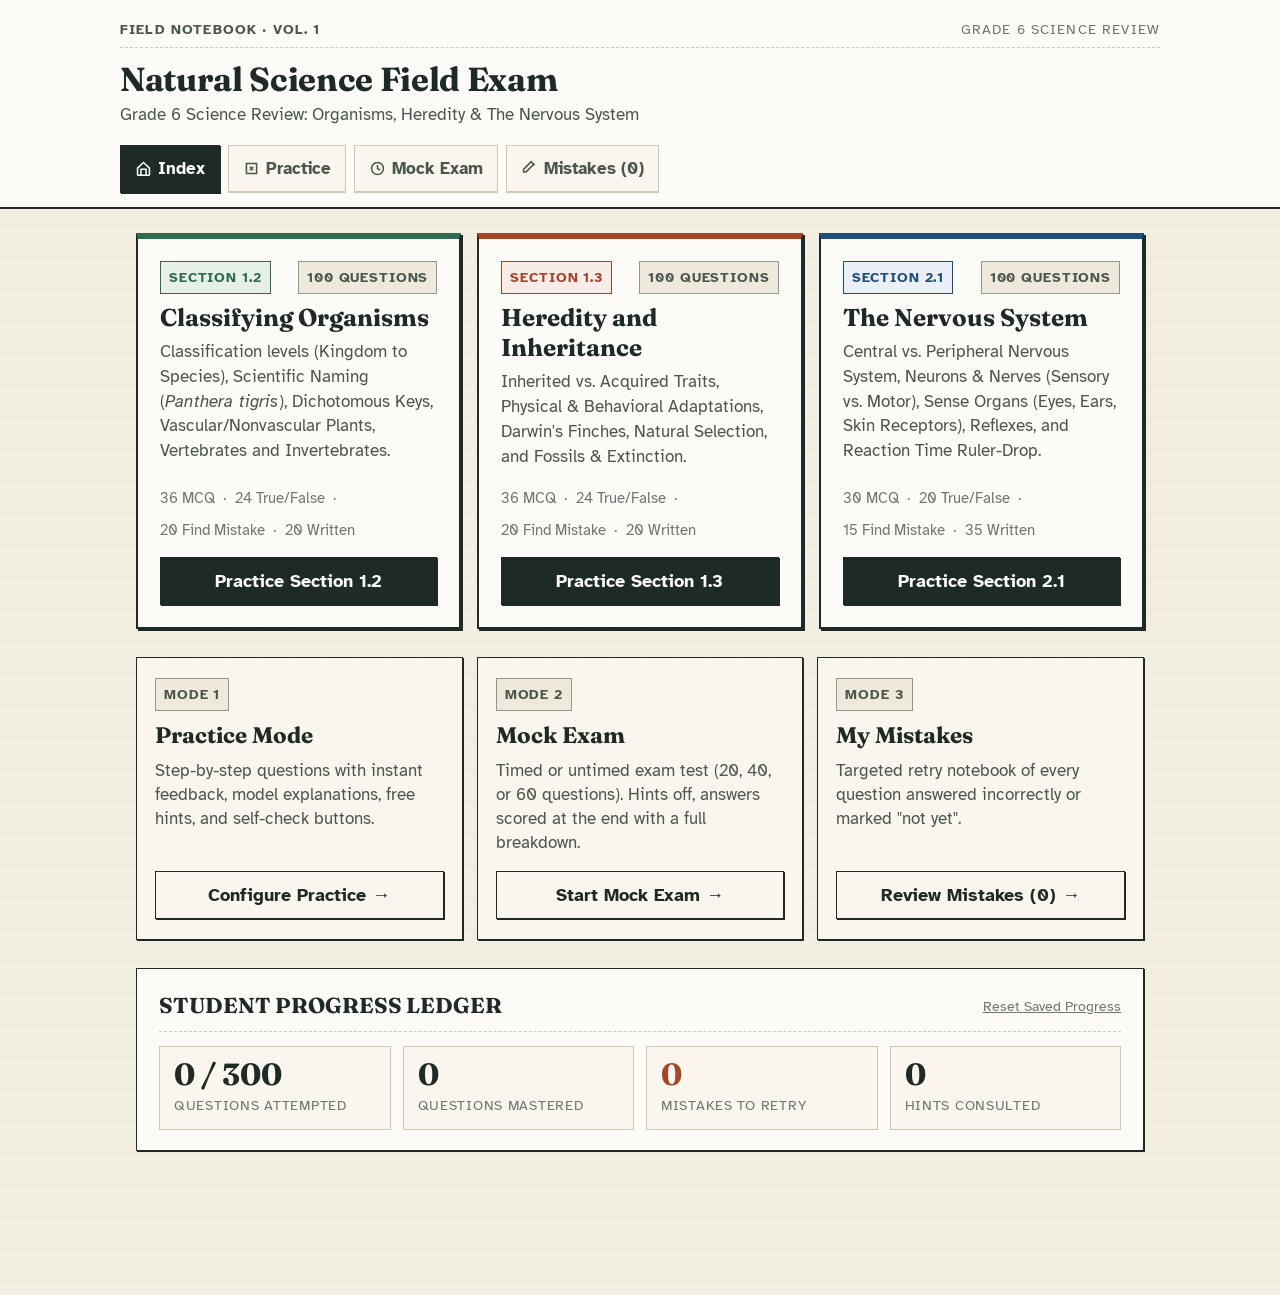
==== standalone_quiz.html @ dbac6ffa "Add Chapter 2 Section 2.1 (The Nervous System) - 100 new practice questions" ====
<!DOCTYPE html>
<html lang="en">
<head>
  <meta charset="UTF-8">
  <meta name="viewport" content="width=device-width, initial-scale=1.0">
  <title>Science Field Notebook · Grade 6 Exam Review</title>
  
  <!-- Typography: Fraunces (Headings, Numerals) & Atkinson Hyperlegible (Body) -->
  <link rel="preconnect" href="https://fonts.googleapis.com">
  <link rel="preconnect" href="https://fonts.gstatic.com" crossorigin>
  <link href="https://fonts.googleapis.com/css2?family=Atkinson+Hyperlegible:ital,wght@0,400;0,700;1,400;1,700&family=Fraunces:ital,opsz,wght@0,9..144,400..700;1,9..144,400..700&display=swap" rel="stylesheet">
  
  <style>
/* ==========================================================================
   SCIENCE FIELD NOTEBOOK · CSS STYLESHEET
   A handcrafted archival field-notebook design for Grade 6 Science.
   Strictly zero generic AI tropes (no purple gradients, no glass, no emoji icons).
   ========================================================================== */

/* --- CSS Variables & Palettes --- */
:root {
  /* Warm Paper & Field Book Surfaces */
  --paper-bg: #F3EEE2;
  --paper-card: #FAF6ED;
  --paper-card-alt: #EFE9DC;
  --paper-sheet: #FDFBF7;
  --paper-tape: rgba(225, 215, 195, 0.75);
  
  /* Deep Archival Inks */
  --ink-primary: #1E2A25;
  --ink-secondary: #4A564F;
  --ink-muted: #6B7871;
  --ink-border: #D1C8B4;
  --ink-border-dark: #8E9890;
  --ink-rule: #DDD4C0;
  
  /* Section Accents (Used Sparingly) */
  --sec-12-accent: #2F6B4F;       /* Botanical Moss Green */
  --sec-12-bg: #E7EFE9;
  --sec-12-border: #2F6B4F;
  
  --sec-13-accent: #A64424;       /* Terracotta / Rust */
  --sec-13-bg: #F7ECE7;
  --sec-13-border: #A64424;

  --sec-21-accent: #1F4E79;       /* Deep Blueprint Cobalt */
  --sec-21-bg: #EAF0F6;
  --sec-21-border: #1F4E79;
  
  /* Assessment Feedback (Color + Icon/Label required) */
  --feedback-correct-ink: #14492E;
  --feedback-correct-bg: #E1EFE6;
  --feedback-correct-border: #236E46;
  
  --feedback-wrong-ink: #852C14;
  --feedback-wrong-bg: #FBECE8;
  --feedback-wrong-border: #A64424;
  
  --feedback-partly-ink: #6E490D;
  --feedback-partly-bg: #FCF4E2;
  --feedback-partly-border: #A07422;

  /* Typography Stacks */
  --font-serif: 'Fraunces', 'Newsreader', 'Palatino Linotype', 'Book Antiqua', Georgia, serif;
  --font-body: 'Atkinson Hyperlegible', 'Lexend', -apple-system, BlinkMacSystemFont, 'Segoe UI', Arial, sans-serif;
  --font-mono: 'SFMono-Regular', Consolas, 'Courier New', monospace;

  /* Sizing & Rhythm */
  --font-size-base: 18px;       /* Grade 6 requirement: at least 18px */
  --line-height-base: 1.6;
  --touch-target-min: 48px;     /* Minimum mobile touch size */
  --container-max-width: 1040px;
  
  /* Tactile Pressed Effect (Archival Stamp Feel) */
  --stamp-shadow: 2px 2px 0px var(--ink-primary);
  --stamp-shadow-sm: 1px 1px 0px var(--ink-primary);
  --stamp-shadow-hover: 3px 3px 0px var(--ink-primary);
}

/* --- Base & Reset --- */
*, *::before, *::after {
  box-sizing: border-box;
  margin: 0;
  padding: 0;
}

html {
  font-size: var(--font-size-base);
  background-color: var(--paper-bg);
  color: var(--ink-primary);
  font-family: var(--font-body);
  line-height: var(--line-height-base);
  scroll-behavior: smooth;
  -webkit-text-size-adjust: 100%;
}

body.field-notebook-theme {
  min-height: 100vh;
  display: flex;
  flex-direction: column;
  background-color: var(--paper-bg);
  /* Subtle archival paper rule texture */
  background-image: 
    linear-gradient(rgba(215, 206, 188, 0.22) 1px, transparent 1px),
    linear-gradient(90deg, rgba(215, 206, 188, 0.12) 1px, transparent 1px);
  background-size: 100% 32px, 32px 100%;
  background-attachment: local;
  padding-bottom: 120px; /* Space for mobile sticky action bar */
}

/* Screen reader utility */
.sr-only {
  position: absolute;
  width: 1px;
  height: 1px;
  padding: 0;
  margin: -1px;
  overflow: hidden;
  clip: rect(0, 0, 0, 0);
  white-space: nowrap;
  border: 0;
}

/* Scientific Names must always be italicized */
em, i, .scientific-name, table em, p em {
  font-style: italic;
  letter-spacing: 0.01em;
}

strong, b {
  font-weight: 700;
  color: var(--ink-primary);
}

code {
  font-family: var(--font-mono);
  font-size: 0.9em;
  background: var(--paper-card-alt);
  padding: 2px 5px;
  border: 1px solid var(--ink-border);
}

/* --- Masthead / Archival Header --- */
.masthead {
  border-bottom: 2px solid var(--ink-primary);
  background: var(--paper-sheet);
  padding: 18px 20px 14px;
  position: sticky;
  top: 0;
  z-index: 50;
  box-shadow: 0 2px 0 var(--paper-bg);
}

.masthead-inner {
  max-width: var(--container-max-width);
  margin: 0 auto;
  display: flex;
  flex-direction: column;
  gap: 12px;
}

.masthead-meta {
  display: flex;
  align-items: center;
  justify-content: space-between;
  font-size: 0.8rem;
  letter-spacing: 0.08em;
  text-transform: uppercase;
  color: var(--ink-muted);
  border-bottom: 1px dashed var(--ink-border);
  padding-bottom: 6px;
}

.catalog-badge {
  font-weight: 700;
  color: var(--ink-secondary);
}

.masthead-main {
  cursor: pointer;
}

.notebook-title {
  font-family: var(--font-serif);
  font-size: 1.85rem;
  font-weight: 700;
  line-height: 1.15;
  color: var(--ink-primary);
  letter-spacing: -0.01em;
}

.notebook-subtitle {
  font-size: 0.95rem;
  color: var(--ink-secondary);
  margin-top: 3px;
}

/* Top Navigation Tabs (Ledger style tabs) */
.top-nav {
  display: flex;
  flex-wrap: wrap;
  gap: 8px;
  margin-top: 4px;
}

@media (max-width: 600px) {
  .masthead {
    padding: 10px 14px 8px;
  }
  .notebook-title {
    font-size: 1.4rem;
  }
  .notebook-subtitle {
    display: none;
  }
  .top-nav {
    gap: 4px;
  }
  .nav-tab {
    padding: 6px 8px;
    font-size: 0.82rem;
    min-height: 40px;
    gap: 4px;
  }
  .tab-icon {
    width: 14px;
    height: 14px;
  }
}

.nav-tab {
  display: inline-flex;
  align-items: center;
  gap: 6px;
  min-height: var(--touch-target-min);
  padding: 8px 14px;
  font-family: var(--font-body);
  font-size: 0.95rem;
  font-weight: 700;
  color: var(--ink-secondary);
  background: var(--paper-card);
  border: 1.5px solid var(--ink-border);
  border-bottom: 2px solid var(--ink-border);
  cursor: pointer;
  transition: all 0.15s ease;
  user-select: none;
}

.nav-tab:hover {
  background: var(--paper-sheet);
  border-color: var(--ink-primary);
  color: var(--ink-primary);
}

.nav-tab.active {
  background: var(--ink-primary);
  color: var(--paper-sheet);
  border-color: var(--ink-primary);
  box-shadow: var(--stamp-shadow-sm);
}

.tab-icon {
  width: 17px;
  height: 17px;
  flex-shrink: 0;
}

/* --- Main Layout Viewport --- */
.notebook-viewport {
  max-width: var(--container-max-width);
  width: 100%;
  margin: 24px auto;
  padding: 0 16px;
  flex: 1;
}

/* Two-column layout for desktop question flow */
.two-column-workspace {
  display: grid;
  grid-template-columns: 1fr;
  gap: 24px;
  align-items: start;
}

@media (min-width: 900px) {
  .two-column-workspace {
    grid-template-columns: 1fr 310px;
    gap: 32px;
  }
}

/* --- Common Archival Card & Plate --- */
.field-plate {
  background: var(--paper-sheet);
  border: 1.5px solid var(--ink-primary);
  padding: 24px 22px;
  position: relative;
  box-shadow: var(--stamp-shadow);
}

.field-plate-alt {
  background: var(--paper-card);
  border: 1px solid var(--ink-border-dark);
  padding: 20px;
}

/* Specimen Label Tag */
.specimen-tag {
  display: inline-flex;
  align-items: center;
  gap: 6px;
  font-family: var(--font-body);
  font-size: 0.8rem;
  font-weight: 700;
  letter-spacing: 0.06em;
  text-transform: uppercase;
  padding: 4px 8px;
  border: 1px solid var(--ink-border-dark);
  background: var(--paper-card-alt);
  color: var(--ink-secondary);
}

.specimen-tag.sec-12 {
  border-color: var(--sec-12-accent);
  color: var(--sec-12-accent);
  background: var(--sec-12-bg);
}

.specimen-tag.sec-13 {
  border-color: var(--sec-13-accent);
  color: var(--sec-13-accent);
  background: var(--sec-13-bg);
}

.specimen-tag.sec-21 {
  border-color: var(--sec-21-accent);
  color: var(--sec-21-accent);
  background: var(--sec-21-bg);
}

.specimen-tag.level-hard {
  background: #F4E8D9;
  color: #8C4300;
  border-color: #B56722;
}

/* Big Question Numeral in Margin / Header */
.numeral-row {
  display: flex;
  align-items: baseline;
  justify-content: space-between;
  margin-bottom: 12px;
  border-bottom: 1px dashed var(--ink-border);
  padding-bottom: 10px;
}

.question-big-num {
  font-family: var(--font-serif);
  font-size: 2.3rem;
  font-weight: 700;
  line-height: 1;
  color: var(--ink-primary);
}

.question-tags-group {
  display: flex;
  flex-wrap: wrap;
  gap: 6px;
}

/* --- Question Content Blocks --- */
.question-prompt-text {
  font-size: 1.15rem;
  font-weight: 700;
  color: var(--ink-primary);
  line-height: 1.5;
  margin-bottom: 18px;
}

.prompt-lead-in {
  display: block;
  font-size: 0.85rem;
  font-weight: 700;
  text-transform: uppercase;
  letter-spacing: 0.05em;
  color: var(--ink-muted);
  margin-bottom: 4px;
}

/* Student's Wrong Answer Plate (Find the Mistake) */
.student-attempt-box {
  background: #FCF7F2;
  border: 1.5px dashed var(--sec-13-accent);
  padding: 16px;
  margin-bottom: 20px;
  position: relative;
}

.student-attempt-header {
  font-size: 0.8rem;
  font-weight: 700;
  text-transform: uppercase;
  letter-spacing: 0.06em;
  color: var(--sec-13-accent);
  margin-bottom: 6px;
  display: flex;
  align-items: center;
  gap: 6px;
}

.student-attempt-text {
  font-family: var(--font-serif);
  font-size: 1.1rem;
  font-style: italic;
  color: var(--ink-primary);
  line-height: 1.45;
}

/* Diagrams & Figures in Archival Frame */
.archival-figure-frame {
  margin: 18px 0;
  border: 1px solid var(--ink-border-dark);
  background: #FFFFFF;
  padding: 10px;
  display: inline-block;
  width: 100%;
}

.archival-figure-interactive {
  display: block;
  position: relative;
  cursor: zoom-in;
  overflow: hidden;
  text-align: center;
  background: #FAF9F6;
  border: 1px solid var(--ink-border);
}

.archival-figure-img {
  max-width: 100%;
  height: auto;
  max-height: 380px;
  display: inline-block;
  vertical-align: middle;
  transition: transform 0.15s ease;
}

.archival-figure-interactive:hover .archival-figure-img {
  transform: scale(1.015);
}

.figure-inspect-hint {
  position: absolute;
  bottom: 8px;
  right: 8px;
  background: rgba(30, 42, 37, 0.85);
  color: #FFFFFF;
  font-size: 0.75rem;
  font-weight: 700;
  padding: 3px 8px;
  letter-spacing: 0.04em;
  text-transform: uppercase;
  pointer-events: none;
}

.figure-plate-caption {
  margin-top: 8px;
  font-family: var(--font-serif);
  font-size: 0.9rem;
  color: var(--ink-secondary);
  text-align: center;
  font-style: italic;
}

/* Specimen Table Styling */
.table-wrap {
  width: 100%;
  overflow-x: auto;
  margin: 18px 0;
  border: 1.5px solid var(--ink-primary);
  background: #FFFFFF;
}

.specimen-table {
  width: 100%;
  border-collapse: collapse;
  text-align: left;
  font-size: 0.95rem;
}

.specimen-table th {
  background: var(--paper-card-alt);
  color: var(--ink-primary);
  font-family: var(--font-serif);
  font-weight: 700;
  padding: 10px 12px;
  border-bottom: 2px solid var(--ink-primary);
  border-right: 1px solid var(--ink-border);
}

.specimen-table td {
  padding: 9px 12px;
  border-bottom: 1px solid var(--ink-border);
  border-right: 1px solid var(--ink-border);
  color: var(--ink-primary);
}

.specimen-table tr:last-child td {
  border-bottom: none;
}

.specimen-table th:last-child,
.specimen-table td:last-child {
  border-right: none;
}

/* --- Answering Controls --- */

/* Multiple Choice Option Buttons */
.mcq-options-list {
  display: flex;
  flex-direction: column;
  gap: 10px;
  margin: 20px 0;
}

.mcq-option-btn {
  display: flex;
  align-items: flex-start;
  gap: 14px;
  min-height: var(--touch-target-min);
  padding: 12px 16px;
  background: var(--paper-card);
  border: 1.5px solid var(--ink-primary);
  color: var(--ink-primary);
  font-family: var(--font-body);
  font-size: 1.05rem;
  line-height: 1.4;
  text-align: left;
  cursor: pointer;
  box-shadow: var(--stamp-shadow-sm);
  transition: all 0.15s ease;
  width: 100%;
}

.mcq-option-btn:hover:not(:disabled) {
  background: var(--paper-sheet);
  box-shadow: var(--stamp-shadow);
  transform: translateY(-1px);
}

.mcq-option-btn:active:not(:disabled) {
  transform: translateY(1px);
  box-shadow: none;
}

.mcq-key-pill {
  flex-shrink: 0;
  width: 32px;
  height: 32px;
  display: flex;
  align-items: center;
  justify-content: center;
  font-family: var(--font-serif);
  font-size: 1.1rem;
  font-weight: 700;
  background: var(--paper-sheet);
  border: 1.5px solid var(--ink-primary);
  color: var(--ink-primary);
}

.mcq-text-content {
  flex: 1;
  padding-top: 3px;
}

.mcq-feedback-status {
  flex-shrink: 0;
  font-size: 0.85rem;
  font-weight: 700;
  letter-spacing: 0.05em;
  padding: 3px 8px;
  border-radius: 0;
  text-transform: uppercase;
}

/* MCQ Selected / Correct / Wrong states */
.mcq-option-btn.state-correct {
  background: var(--feedback-correct-bg);
  border-color: var(--feedback-correct-border);
  color: var(--feedback-correct-ink);
}
.mcq-option-btn.state-correct .mcq-key-pill {
  background: var(--feedback-correct-ink);
  color: #FFFFFF;
  border-color: var(--feedback-correct-ink);
}

.mcq-option-btn.state-wrong {
  background: var(--feedback-wrong-bg);
  border-color: var(--feedback-wrong-border);
  color: var(--feedback-wrong-ink);
}
.mcq-option-btn.state-wrong .mcq-key-pill {
  background: var(--feedback-wrong-ink);
  color: #FFFFFF;
  border-color: var(--feedback-wrong-ink);
}

.mcq-option-btn.state-dimmed {
  opacity: 0.6;
}

/* True/False Buttons */
.tf-buttons-row {
  display: grid;
  grid-template-columns: 1fr 1fr;
  gap: 14px;
  margin: 20px 0;
}

.tf-choice-btn {
  display: flex;
  flex-direction: column;
  align-items: center;
  justify-content: center;
  min-height: 58px;
  padding: 14px;
  font-family: var(--font-serif);
  font-size: 1.25rem;
  font-weight: 700;
  background: var(--paper-card);
  border: 2px solid var(--ink-primary);
  color: var(--ink-primary);
  cursor: pointer;
  box-shadow: var(--stamp-shadow);
  transition: all 0.15s ease;
}

.tf-choice-btn:hover:not(:disabled) {
  background: var(--paper-sheet);
  box-shadow: var(--stamp-shadow-hover);
}

.tf-choice-btn.state-correct {
  background: var(--feedback-correct-bg);
  border-color: var(--feedback-correct-border);
  color: var(--feedback-correct-ink);
}

.tf-choice-btn.state-wrong {
  background: var(--feedback-wrong-bg);
  border-color: var(--feedback-wrong-border);
  color: var(--feedback-wrong-ink);
}

/* Student Input for Find the Mistake & Written */
.student-input-container {
  margin: 18px 0;
}

.student-textarea {
  width: 100%;
  min-height: 110px;
  padding: 14px;
  font-family: var(--font-body);
  font-size: 1.05rem;
  color: var(--ink-primary);
  background: #FFFFFF;
  border: 1.5px solid var(--ink-primary);
  box-shadow: inset 1px 1px 2px rgba(0,0,0,0.06);
  resize: vertical;
  line-height: 1.5;
}

.student-textarea:focus {
  outline: 2px solid var(--ink-primary);
  outline-offset: 1px;
}

/* Revealed Solution Box */
.solution-reveal-plate {
  margin-top: 22px;
  padding: 18px;
  background: #FAF7EE;
  border: 1.5px solid var(--ink-primary);
  border-left: 6px solid var(--sec-12-accent);
  position: relative;
  animation: fadeInCalm 0.25s ease-out;
}

.solution-reveal-plate.for-false {
  border-left-color: var(--sec-13-accent);
}

@keyframes fadeInCalm {
  from { opacity: 0; transform: translateY(4px); }
  to { opacity: 1; transform: translateY(0); }
}

@media (prefers-reduced-motion: reduce) {
  .solution-reveal-plate, .mcq-option-btn, .nav-tab {
    animation: none !important;
    transition: none !important;
  }
}

.solution-section-title {
  font-family: var(--font-serif);
  font-size: 1.1rem;
  font-weight: 700;
  color: var(--ink-primary);
  margin-bottom: 8px;
  display: flex;
  align-items: center;
  gap: 8px;
}

.solution-correction-highlight {
  background: var(--feedback-wrong-bg);
  border: 1px solid var(--feedback-wrong-border);
  padding: 10px 14px;
  margin: 10px 0 14px;
  color: var(--feedback-wrong-ink);
  font-weight: 700;
  font-size: 1.02rem;
}

.solution-explanation-text {
  font-size: 1.02rem;
  line-height: 1.55;
  color: var(--ink-primary);
  margin-top: 8px;
}

/* Self-Check Buttons: I got it / Partly / Not yet */
.self-check-container {
  margin-top: 18px;
  padding-top: 14px;
  border-top: 1px dashed var(--ink-border);
}

.self-check-prompt {
  font-size: 0.9rem;
  font-weight: 700;
  text-transform: uppercase;
  letter-spacing: 0.05em;
  color: var(--ink-muted);
  margin-bottom: 8px;
}

.self-check-buttons-row {
  display: grid;
  grid-template-columns: repeat(3, 1fr);
  gap: 8px;
}

.self-btn {
  min-height: var(--touch-target-min);
  padding: 8px 10px;
  font-family: var(--font-body);
  font-size: 0.95rem;
  font-weight: 700;
  cursor: pointer;
  border: 1.5px solid var(--ink-primary);
  background: var(--paper-sheet);
  box-shadow: var(--stamp-shadow-sm);
  transition: all 0.15s ease;
  display: flex;
  flex-direction: column;
  align-items: center;
  justify-content: center;
  text-align: center;
}

.self-btn:hover {
  transform: translateY(-1px);
  box-shadow: var(--stamp-shadow);
}

.self-btn.got-it {
  color: var(--feedback-correct-ink);
  border-color: var(--feedback-correct-border);
}
.self-btn.got-it.selected {
  background: var(--feedback-correct-ink);
  color: #FFFFFF;
}

.self-btn.partly {
  color: var(--feedback-partly-ink);
  border-color: var(--feedback-partly-border);
}
.self-btn.partly.selected {
  background: var(--feedback-partly-ink);
  color: #FFFFFF;
}

.self-btn.not-yet {
  color: var(--feedback-wrong-ink);
  border-color: var(--feedback-wrong-border);
}
.self-btn.not-yet.selected {
  background: var(--feedback-wrong-ink);
  color: #FFFFFF;
}

/* --- Taped-On Field Note (Hint) --- */
.taped-note-container {
  margin: 18px 0;
}

.hint-trigger-btn {
  display: inline-flex;
  align-items: center;
  gap: 8px;
  min-height: 42px;
  padding: 6px 14px;
  font-family: var(--font-body);
  font-size: 0.95rem;
  font-weight: 700;
  color: var(--ink-secondary);
  background: var(--paper-card);
  border: 1.5px dashed var(--ink-border-dark);
  cursor: pointer;
  transition: all 0.15s ease;
}

.hint-trigger-btn:hover {
  background: var(--paper-sheet);
  border-color: var(--ink-primary);
  color: var(--ink-primary);
}

.taped-field-note {
  position: relative;
  background: #FCFBF5;
  border: 1.5px solid #C8BEA7;
  padding: 20px 18px 16px;
  margin-top: 14px;
  transform: rotate(-0.3deg);
  box-shadow: 1px 2px 4px rgba(60, 50, 40, 0.08);
}

/* Faux tape on top of the note */
.taped-field-note::before {
  content: "";
  position: absolute;
  top: -9px;
  left: 50%;
  transform: translateX(-50%);
  width: 85px;
  height: 18px;
  background: var(--paper-tape);
  border-left: 1px dashed rgba(160, 150, 130, 0.5);
  border-right: 1px dashed rgba(160, 150, 130, 0.5);
  box-shadow: 0 1px 2px rgba(0,0,0,0.06);
}

.taped-note-header {
  font-size: 0.75rem;
  font-weight: 700;
  letter-spacing: 0.08em;
  text-transform: uppercase;
  color: var(--ink-muted);
  margin-bottom: 6px;
  display: flex;
  align-items: center;
  gap: 6px;
}

.taped-note-content {
  font-family: var(--font-serif);
  font-size: 1.05rem;
  color: var(--ink-primary);
  line-height: 1.45;
}

/* --- Sticky Bottom Action Bar (Mobile First) --- */
.bottom-action-bar {
  position: fixed;
  bottom: 0;
  left: 0;
  right: 0;
  background: var(--paper-sheet);
  border-top: 2px solid var(--ink-primary);
  padding: 12px 16px;
  z-index: 40;
  box-shadow: 0 -2px 10px rgba(30, 42, 37, 0.08);
}

@media (max-width: 600px) {
  .bottom-action-bar {
    padding: 8px 10px;
  }
}

.action-bar-inner {
  max-width: var(--container-max-width);
  margin: 0 auto;
  display: flex;
  align-items: center;
  justify-content: space-between;
  gap: 12px;
}

.action-bar-left, .action-bar-right {
  display: flex;
  align-items: center;
  gap: 8px;
}

/* Primary and Secondary Action Buttons */
.btn-action {
  display: inline-flex;
  align-items: center;
  justify-content: center;
  gap: 8px;
  min-height: var(--touch-target-min);
  padding: 10px 18px;
  font-family: var(--font-body);
  font-size: 1rem;
  font-weight: 700;
  cursor: pointer;
  user-select: none;
  transition: all 0.15s ease;
  text-decoration: none;
  border: 1.5px solid var(--ink-primary);
}

.btn-primary {
  background: var(--ink-primary);
  color: var(--paper-sheet);
  box-shadow: var(--stamp-shadow-sm);
}

.btn-primary:hover:not(:disabled) {
  background: #2D3E37;
  box-shadow: var(--stamp-shadow);
  transform: translateY(-1px);
}

.btn-secondary {
  background: var(--paper-card);
  color: var(--ink-primary);
  box-shadow: var(--stamp-shadow-sm);
}

.btn-secondary:hover:not(:disabled) {
  background: var(--paper-sheet);
  box-shadow: var(--stamp-shadow);
  transform: translateY(-1px);
}

.btn-action:disabled {
  opacity: 0.45;
  cursor: not-allowed;
  box-shadow: none;
}

/* Progress Rail / Counter */
.progress-rail-container {
  display: flex;
  flex-direction: column;
  gap: 4px;
}

.progress-text {
  font-family: var(--font-serif);
  font-size: 0.95rem;
  font-weight: 700;
  color: var(--ink-secondary);
}

.progress-rail {
  width: 100%;
  height: 6px;
  background: var(--ink-rule);
  border: 1px solid var(--ink-border);
}

.progress-fill {
  height: 100%;
  background: var(--sec-12-accent);
  transition: width 0.2s ease;
}

/* --- Desktop Side Rail (Field Journal Navigator) --- */
.journal-side-rail {
  background: var(--paper-card);
  border: 1.5px solid var(--ink-primary);
  padding: 18px;
  box-shadow: var(--stamp-shadow-sm);
}

.side-rail-title {
  font-family: var(--font-serif);
  font-size: 1.1rem;
  font-weight: 700;
  border-bottom: 1px dashed var(--ink-border);
  padding-bottom: 8px;
  margin-bottom: 12px;
  display: flex;
  align-items: center;
  justify-content: space-between;
}

.question-nav-grid {
  display: grid;
  grid-template-columns: repeat(5, 1fr);
  gap: 6px;
  max-height: 400px;
  overflow-y: auto;
  padding: 4px;
}

.nav-dot-btn {
  width: 100%;
  height: 38px;
  display: flex;
  align-items: center;
  justify-content: center;
  font-family: var(--font-serif);
  font-size: 0.9rem;
  font-weight: 700;
  background: var(--paper-sheet);
  border: 1px solid var(--ink-border-dark);
  color: var(--ink-secondary);
  cursor: pointer;
  transition: all 0.1s ease;
}

.nav-dot-btn:hover {
  border-color: var(--ink-primary);
  color: var(--ink-primary);
}

.nav-dot-btn.current {
  background: var(--ink-primary);
  color: var(--paper-sheet);
  border-color: var(--ink-primary);
  font-weight: 700;
}

.nav-dot-btn.answered-correct {
  background: var(--sec-12-bg);
  border-color: var(--sec-12-accent);
  color: var(--sec-12-accent);
}

.nav-dot-btn.answered-wrong {
  background: var(--sec-13-bg);
  border-color: var(--sec-13-accent);
  color: var(--sec-13-accent);
}

/* --- Home / Index Screen --- */
.home-workspace {
  display: flex;
  flex-direction: column;
  gap: 28px;
}

.section-choice-row {
  display: grid;
  grid-template-columns: 1fr;
  gap: 16px;
}

@media (min-width: 680px) {
  .section-choice-row {
    grid-template-columns: repeat(auto-fit, minmax(290px, 1fr));
  }
}

.section-choice-card {
  background: var(--paper-sheet);
  border: 2px solid var(--ink-primary);
  padding: 22px;
  position: relative;
  box-shadow: var(--stamp-shadow);
  cursor: pointer;
  transition: all 0.15s ease;
  display: flex;
  flex-direction: column;
  justify-content: space-between;
}

.section-choice-card:hover {
  transform: translateY(-2px);
  box-shadow: var(--stamp-shadow-hover);
}

.section-card-12 {
  border-top: 6px solid var(--sec-12-accent);
}

.section-card-13 {
  border-top: 6px solid var(--sec-13-accent);
}

.section-card-21 {
  border-top: 6px solid var(--sec-21-accent);
}

.section-card-header {
  display: flex;
  align-items: center;
  justify-content: space-between;
  margin-bottom: 8px;
}

.section-code {
  font-family: var(--font-serif);
  font-size: 1.4rem;
  font-weight: 700;
}

.section-card-title {
  font-family: var(--font-serif);
  font-size: 1.35rem;
  font-weight: 700;
  color: var(--ink-primary);
  margin-bottom: 8px;
  line-height: 1.25;
}

.section-card-desc {
  font-size: 0.95rem;
  color: var(--ink-secondary);
  line-height: 1.45;
  margin-bottom: 16px;
}

.section-stats-list {
  display: flex;
  flex-wrap: wrap;
  gap: 8px;
  font-size: 0.85rem;
  color: var(--ink-muted);
}

.mode-selection-deck {
  display: grid;
  grid-template-columns: 1fr;
  gap: 14px;
}

@media (min-width: 768px) {
  .mode-selection-deck {
    grid-template-columns: repeat(3, 1fr);
  }
}

.mode-action-card {
  background: var(--paper-card);
  border: 1.5px solid var(--ink-primary);
  padding: 20px 18px;
  box-shadow: var(--stamp-shadow-sm);
  display: flex;
  flex-direction: column;
  justify-content: space-between;
  cursor: pointer;
  transition: all 0.15s ease;
}

.mode-action-card:hover {
  background: var(--paper-sheet);
  transform: translateY(-2px);
  box-shadow: var(--stamp-shadow);
}

.mode-card-title {
  font-family: var(--font-serif);
  font-size: 1.25rem;
  font-weight: 700;
  margin: 6px 0 6px;
  color: var(--ink-primary);
}

.mode-card-desc {
  font-size: 0.92rem;
  color: var(--ink-secondary);
  line-height: 1.45;
  margin-bottom: 16px;
}

/* Overall Progress Summary Ledger */
.progress-ledger {
  background: var(--paper-sheet);
  border: 1.5px solid var(--ink-primary);
  padding: 20px 22px;
  box-shadow: var(--stamp-shadow-sm);
}

.ledger-header {
  font-family: var(--font-serif);
  font-size: 1.2rem;
  font-weight: 700;
  border-bottom: 1px dashed var(--ink-border);
  padding-bottom: 8px;
  margin-bottom: 14px;
  display: flex;
  align-items: center;
  justify-content: space-between;
}

.ledger-grid {
  display: grid;
  grid-template-columns: repeat(2, 1fr);
  gap: 12px;
}

@media (min-width: 600px) {
  .ledger-grid {
    grid-template-columns: repeat(4, 1fr);
  }
}

.ledger-cell {
  background: var(--paper-card);
  border: 1px solid var(--ink-border);
  padding: 12px 14px;
}

.ledger-cell-num {
  font-family: var(--font-serif);
  font-size: 1.7rem;
  font-weight: 700;
  color: var(--ink-primary);
  line-height: 1;
}

.ledger-cell-label {
  font-size: 0.8rem;
  text-transform: uppercase;
  letter-spacing: 0.05em;
  color: var(--ink-muted);
  margin-top: 4px;
}

/* --- Setup Screens (Practice & Mock Exam) --- */
.setup-form-card {
  max-width: 680px;
  margin: 0 auto;
  background: var(--paper-sheet);
  border: 2px solid var(--ink-primary);
  padding: 28px 24px;
  box-shadow: var(--stamp-shadow);
}

.setup-title {
  font-family: var(--font-serif);
  font-size: 1.75rem;
  font-weight: 700;
  margin-bottom: 6px;
}

.setup-desc {
  font-size: 1rem;
  color: var(--ink-secondary);
  margin-bottom: 24px;
  border-bottom: 1px dashed var(--ink-border);
  padding-bottom: 12px;
}

.form-group {
  margin-bottom: 22px;
}

.form-label {
  display: block;
  font-weight: 700;
  font-size: 0.95rem;
  text-transform: uppercase;
  letter-spacing: 0.05em;
  color: var(--ink-secondary);
  margin-bottom: 8px;
}

.option-pill-group {
  display: flex;
  flex-wrap: wrap;
  gap: 8px;
}

.pill-option {
  flex: 1 1 auto;
  min-height: var(--touch-target-min);
  padding: 8px 14px;
  background: var(--paper-card);
  border: 1.5px solid var(--ink-border-dark);
  font-family: var(--font-body);
  font-size: 0.95rem;
  font-weight: 700;
  color: var(--ink-primary);
  cursor: pointer;
  text-align: center;
  transition: all 0.15s ease;
}

.pill-option:hover {
  background: var(--paper-sheet);
  border-color: var(--ink-primary);
}

.pill-option.active {
  background: var(--ink-primary);
  color: var(--paper-sheet);
  border-color: var(--ink-primary);
  box-shadow: var(--stamp-shadow-sm);
}

/* --- Mock Exam Timer & Bar --- */
.exam-masthead-bar {
  display: flex;
  align-items: center;
  justify-content: space-between;
  background: var(--paper-card-alt);
  border: 1.5px solid var(--ink-primary);
  padding: 10px 16px;
  margin-bottom: 18px;
}

.timer-display {
  display: flex;
  align-items: center;
  gap: 8px;
  font-family: var(--font-mono);
  font-size: 1.25rem;
  font-weight: 700;
  color: var(--ink-primary);
}

.timer-warning {
  color: var(--feedback-wrong-ink);
  animation: pulseTimer 1s infinite alternate;
}

@keyframes pulseTimer {
  from { opacity: 0.7; }
  to { opacity: 1; }
}

/* --- Exam Results Screen --- */
.results-card {
  max-width: 760px;
  margin: 0 auto;
  background: var(--paper-sheet);
  border: 2px solid var(--ink-primary);
  padding: 32px 26px;
  box-shadow: var(--stamp-shadow);
}

.score-hero-box {
  text-align: center;
  padding: 24px;
  background: var(--paper-card);
  border: 1.5px solid var(--ink-primary);
  margin: 20px 0 24px;
}

.score-big-num {
  font-family: var(--font-serif);
  font-size: 3.5rem;
  font-weight: 700;
  line-height: 1;
  color: var(--ink-primary);
}

.score-grade-text {
  font-size: 1.15rem;
  font-weight: 700;
  color: var(--ink-secondary);
  margin-top: 6px;
}

.results-breakdown-table {
  width: 100%;
  border-collapse: collapse;
  margin: 20px 0;
}

.results-breakdown-table th,
.results-breakdown-table td {
  padding: 10px 12px;
  border-bottom: 1px solid var(--ink-border);
  text-align: left;
}

.results-breakdown-table th {
  font-family: var(--font-serif);
  background: var(--paper-card-alt);
}

/* --- Modal / Lightbox --- */
.modal-backdrop[hidden] {
  display: none !important;
}

.modal-backdrop {
  position: fixed;
  top: 0;
  left: 0;
  right: 0;
  bottom: 0;
  background: rgba(25, 34, 30, 0.85);
  display: flex;
  align-items: center;
  justify-content: center;
  z-index: 100;
  padding: 16px;
}

.modal-plate {
  background: var(--paper-sheet);
  border: 2px solid var(--ink-primary);
  max-width: 900px;
  width: 100%;
  max-height: 92vh;
  display: flex;
  flex-direction: column;
  box-shadow: 0 10px 30px rgba(0,0,0,0.3);
}

.modal-plate-header {
  display: flex;
  align-items: center;
  justify-content: space-between;
  padding: 12px 18px;
  border-bottom: 1.5px solid var(--ink-primary);
  background: var(--paper-card);
}

.modal-fig-label {
  font-size: 0.8rem;
  font-weight: 700;
  letter-spacing: 0.08em;
  text-transform: uppercase;
  color: var(--ink-secondary);
}

.modal-close-btn {
  display: inline-flex;
  align-items: center;
  gap: 6px;
  min-height: 38px;
  padding: 6px 12px;
  font-family: var(--font-body);
  font-size: 0.9rem;
  font-weight: 700;
  color: var(--ink-primary);
  background: var(--paper-sheet);
  border: 1.5px solid var(--ink-primary);
  cursor: pointer;
}

.modal-plate-body {
  padding: 16px;
  overflow: auto;
  text-align: center;
  background: #FFFFFF;
}

.modal-enlarged-image {
  max-width: 100%;
  height: auto;
  display: inline-block;
}

.modal-plate-footer {
  padding: 12px 18px;
  border-top: 1px solid var(--ink-border);
  background: var(--paper-card);
}

.modal-caption-text {
  font-family: var(--font-serif);
  font-size: 0.95rem;
  font-style: italic;
  color: var(--ink-secondary);
}

</style>
</head>
<body class="field-notebook-theme">

  <!-- Screen Reader Announcements -->
  <div id="sr-announcer" class="sr-only" aria-live="polite"></div>

  <!-- Header / Ledger Masthead -->
  <header class="masthead">
    <div class="masthead-inner">
      <div class="masthead-meta">
        <span class="catalog-badge">FIELD NOTEBOOK · VOL. 1</span>
        <span class="meta-date">GRADE 6 SCIENCE REVIEW</span>
      </div>
      <div class="masthead-main">
        <h1 class="notebook-title" id="site-logo" role="button" tabindex="0" title="Return to Notebook Index">
          Natural Science Field Exam
        </h1>
        <p class="notebook-subtitle">Grade 6 Science Review: Organisms, Heredity &amp; The Nervous System</p>
      </div>
      
      <!-- Top Navigation Tabs -->
      <nav class="top-nav" aria-label="Main Navigation">
        <button type="button" class="nav-tab active" data-view="home" id="tab-home">
          <svg class="tab-icon" viewBox="0 0 20 20" fill="none" stroke="currentColor" stroke-width="1.8" aria-hidden="true">
            <path d="M3 9.5L10 3l7 6.5V17a1 1 0 01-1 1H4a1 1 0 01-1-1V9.5z"/>
            <path d="M7 18v-7h6v7"/>
          </svg>
          <span>Index</span>
        </button>
        <button type="button" class="nav-tab" data-view="practice-setup" id="tab-practice">
          <svg class="tab-icon" viewBox="0 0 20 20" fill="none" stroke="currentColor" stroke-width="1.8" aria-hidden="true">
            <path d="M4 4h12v12H4z"/>
            <path d="M8 8l4 4m0-4l-4 4"/>
          </svg>
          <span>Practice</span>
        </button>
        <button type="button" class="nav-tab" data-view="mock-setup" id="tab-mock">
          <svg class="tab-icon" viewBox="0 0 20 20" fill="none" stroke="currentColor" stroke-width="1.8" aria-hidden="true">
            <circle cx="10" cy="10" r="7"/>
            <path d="M10 6v4l3 2"/>
          </svg>
          <span>Mock Exam</span>
        </button>
        <button type="button" class="nav-tab" data-view="mistakes" id="tab-mistakes">
          <svg class="tab-icon" viewBox="0 0 20 20" fill="none" stroke="currentColor" stroke-width="1.8" aria-hidden="true">
            <path d="M12 2l3 3-9 9H3v-3l9-9z"/>
            <path d="M14 4l2 2"/>
          </svg>
          <span>Mistakes (<span id="top-mistake-count">0</span>)</span>
        </button>
      </nav>
    </div>
  </header>

  <!-- Main Viewport Container -->
  <main id="app-root" class="notebook-viewport">
    <!-- Dynamic views will be rendered here by app.js -->
  </main>

  <!-- Global Image Lightbox Modal -->
  <div id="image-modal" class="modal-backdrop" hidden aria-modal="true" role="dialog" aria-labelledby="modal-fig-caption">
    <div class="modal-plate">
      <div class="modal-plate-header">
        <span class="modal-fig-label">EXAMINATION SPECIMEN FIGURE</span>
        <button type="button" id="modal-close-btn" class="modal-close-btn" aria-label="Close enlarged figure">
          <svg viewBox="0 0 24 24" width="22" height="22" fill="none" stroke="currentColor" stroke-width="2.2" aria-hidden="true">
            <path d="M18 6L6 18M6 6l12 12"/>
          </svg>
          <span>Close</span>
        </button>
      </div>
      <div class="modal-plate-body">
        <img id="modal-img" src="" alt="Enlarged science diagram" class="modal-enlarged-image">
      </div>
      <div class="modal-plate-footer">
        <p id="modal-fig-caption" class="modal-caption-text"></p>
      </div>
    </div>
  </div>

  <!-- Load pre-parsed questions data directly for offline & file:// support -->
  
  
<script>
/* Generated by parse_questions.py */
window.SCIENCE_QUESTIONS = [
  {
    "id": "s12_q1",
    "number": 1,
    "section": "1.2",
    "section_title": "Classifying Organisms",
    "type": "MCQ",
    "lp": "LP1",
    "level": "Medium",
    "hint": "Think about *what* the scientists looked at.",
    "explanation": "Whales live in water and have flippers, so they *looked* like fish. But whales have lungs, give birth to live young and feed them milk, just like dogs. Classification is based on similarities in body structures.",
    "image": null,
    "table_markdown": null,
    "table_html": null,
    "prompt": "Long ago, people thought whales were fish. Today, scientists classify whales with dogs. What changed?",
    "options": [
      {
        "key": "A",
        "text": "Scientists found that whales have gills",
        "html": "Scientists found that whales have gills"
      },
      {
        "key": "B",
        "text": "Scientists studied body structures (lungs, live young, milk) and not only where the animal lives",
        "html": "Scientists studied body structures (lungs, live young, milk) and not only where the animal lives"
      },
      {
        "key": "C",
        "text": "Scientists decided that every animal living in water is a mammal",
        "html": "Scientists decided that every animal living in water is a mammal"
      },
      {
        "key": "D",
        "text": "Whales changed their bodies over time",
        "html": "Whales changed their bodies over time"
      }
    ],
    "answer": "B"
  },
  {
    "id": "s12_q2",
    "number": 2,
    "section": "1.2",
    "section_title": "Classifying Organisms",
    "type": "MCQ",
    "lp": "LP1",
    "level": "Medium",
    "hint": "Imagine one animal that has three different names in three countries.",
    "explanation": "Classifying and naming each kind of organism helps scientists in different parts of the world avoid confusion.",
    "image": null,
    "table_markdown": null,
    "table_html": null,
    "prompt": "Why is it useful that scientists all over the world use the same scientific name for an organism?",
    "options": [
      {
        "key": "A",
        "text": "The names are shorter than common names",
        "html": "The names are shorter than common names"
      },
      {
        "key": "B",
        "text": "The names are always easier to say",
        "html": "The names are always easier to say"
      },
      {
        "key": "C",
        "text": "It makes all organisms look the same",
        "html": "It makes all organisms look the same"
      },
      {
        "key": "D",
        "text": "It avoids confusion when scientists in different places talk about the same organism",
        "html": "It avoids confusion when scientists in different places talk about the same organism"
      }
    ],
    "answer": "D"
  },
  {
    "id": "s12_q3",
    "number": 3,
    "section": "1.2",
    "section_title": "Classifying Organisms",
    "type": "MCQ",
    "lp": "LP1",
    "level": "Medium",
    "hint": "The word \"inside\" is important.",
    "explanation": "Scientists look at structures inside and outside the body. Color or habitat alone can be misleading (for example, whales).",
    "image": null,
    "table_markdown": null,
    "table_html": null,
    "prompt": "Which sentence about classification is correct?",
    "options": [
      {
        "key": "A",
        "text": "Scientists classify organisms using similarities in structures inside AND outside the body",
        "html": "Scientists classify organisms using similarities in structures inside AND outside the body"
      },
      {
        "key": "B",
        "text": "Scientists classify organisms only by their color",
        "html": "Scientists classify organisms only by their color"
      },
      {
        "key": "C",
        "text": "Scientists classify organisms only by where they live",
        "html": "Scientists classify organisms only by where they live"
      },
      {
        "key": "D",
        "text": "Classification is used only for animals",
        "html": "Classification is used only for animals"
      }
    ],
    "answer": "A"
  },
  {
    "id": "s12_q4",
    "number": 4,
    "section": "1.2",
    "section_title": "Classifying Organisms",
    "type": "MCQ",
    "lp": "LP1",
    "level": "Hard",
    "hint": "Fish breathe with gills. What do mammals use?",
    "explanation": "Mammals (like whales and dolphins) have lungs and feed milk to their young. Living in water, swimming and having flippers are things a fish does too, so they do not prove anything.",
    "image": null,
    "table_markdown": null,
    "table_html": null,
    "prompt": "A dolphin swims in the sea and has flippers, like a fish. Which feature shows that a dolphin is NOT a fish?",
    "options": [
      {
        "key": "A",
        "text": "It lives in water",
        "html": "It lives in water"
      },
      {
        "key": "B",
        "text": "It has flippers",
        "html": "It has flippers"
      },
      {
        "key": "C",
        "text": "It breathes with lungs and feeds its young milk",
        "html": "It breathes with lungs and feeds its young milk"
      },
      {
        "key": "D",
        "text": "It can swim fast",
        "html": "It can swim fast"
      }
    ],
    "answer": "C"
  },
  {
    "id": "s12_q5",
    "number": 5,
    "section": "1.2",
    "section_title": "Classifying Organisms",
    "type": "MCQ",
    "lp": "LP1",
    "level": "Medium",
    "hint": "Look for the choice that is impossible.",
    "explanation": "Classification does not change how organisms look. It only arranges them into groups based on similarities.",
    "image": null,
    "table_markdown": null,
    "table_html": null,
    "prompt": "Which one is NOT a reason for classifying organisms?",
    "options": [
      {
        "key": "A",
        "text": "To identify an unfamiliar organism",
        "html": "To identify an unfamiliar organism"
      },
      {
        "key": "B",
        "text": "To make all organisms look similar",
        "html": "To make all organisms look similar"
      },
      {
        "key": "C",
        "text": "To find out if organisms are related to each other",
        "html": "To find out if organisms are related to each other"
      },
      {
        "key": "D",
        "text": "To avoid confusion when naming organisms",
        "html": "To avoid confusion when naming organisms"
      }
    ],
    "answer": "B"
  },
  {
    "id": "s12_q6",
    "number": 6,
    "section": "1.2",
    "section_title": "Classifying Organisms",
    "type": "MCQ",
    "lp": "LP2",
    "level": "Medium",
    "hint": "\"Di\" means two. What do you do with two choices?",
    "explanation": "In each step you choose the statement that matches your organism. It either names the organism or sends you to the next step.",
    "image": null,
    "table_markdown": null,
    "table_html": null,
    "prompt": "Why does every step of a dichotomous key have exactly TWO statements?",
    "options": [
      {
        "key": "A",
        "text": "To make the key longer",
        "html": "To make the key longer"
      },
      {
        "key": "B",
        "text": "Because there are only two kinds of organisms",
        "html": "Because there are only two kinds of organisms"
      },
      {
        "key": "C",
        "text": "To hide the name of the organism",
        "html": "To hide the name of the organism"
      },
      {
        "key": "D",
        "text": "So you can choose one statement that sends you to the organism or to the next step",
        "html": "So you can choose one statement that sends you to the organism or to the next step"
      }
    ],
    "answer": "D"
  },
  {
    "id": "s12_q7",
    "number": 7,
    "section": "1.2",
    "section_title": "Classifying Organisms",
    "type": "MCQ",
    "lp": "LP2",
    "level": "Medium",
    "hint": "Start at Step 1. Choose 1b, then follow the arrows.",
    "explanation": "1b (no backbone) → Step 3. 3b (no shell) → Step 4. 4a (six legs) → Ant.",
    "image": {
      "alt": "Dichotomous key for animals",
      "src": "images/s12_key_animals.png"
    },
    "table_markdown": null,
    "table_html": null,
    "prompt": "Use the key in the picture. An animal has no backbone, has no shell and has six legs. Which animal is it?",
    "options": [
      {
        "key": "A",
        "text": "Ant",
        "html": "Ant"
      },
      {
        "key": "B",
        "text": "Spider",
        "html": "Spider"
      },
      {
        "key": "C",
        "text": "Snail",
        "html": "Snail"
      },
      {
        "key": "D",
        "text": "Frog",
        "html": "Frog"
      }
    ],
    "answer": "A"
  },
  {
    "id": "s12_q8",
    "number": 8,
    "section": "1.2",
    "section_title": "Classifying Organisms",
    "type": "MCQ",
    "lp": "LP2",
    "level": "Medium",
    "hint": "Write the path: Step 1 → ? → ?",
    "explanation": "Spider: Step 1 (1b) → Step 3 (3b) → Step 4 (4b). That is 3 steps. (Step 2 is skipped.)",
    "image": {
      "alt": "Dichotomous key for animals",
      "src": "images/s12_key_animals.png"
    },
    "table_markdown": null,
    "table_html": null,
    "prompt": "How many steps do you use to identify the spider with this key?",
    "options": [
      {
        "key": "A",
        "text": "1",
        "html": "1"
      },
      {
        "key": "B",
        "text": "2",
        "html": "2"
      },
      {
        "key": "C",
        "text": "3",
        "html": "3"
      },
      {
        "key": "D",
        "text": "4",
        "html": "4"
      }
    ],
    "answer": "C"
  },
  {
    "id": "s12_q9",
    "number": 9,
    "section": "1.2",
    "section_title": "Classifying Organisms",
    "type": "MCQ",
    "lp": "LP2",
    "level": "Hard",
    "hint": "Read Step 2 carefully. Does \"hair\" appear?",
    "explanation": "Step 2 only has \"thick, moist skin\" and \"dry, scaly skin\". A key works only for the organisms it was made for.",
    "image": {
      "alt": "Dichotomous key for animals",
      "src": "images/s12_key_animals.png"
    },
    "table_markdown": null,
    "table_html": null,
    "prompt": "A student finds an animal that has a backbone and hair. What happens when she uses this key?",
    "options": [
      {
        "key": "A",
        "text": "She identifies a frog",
        "html": "She identifies a frog"
      },
      {
        "key": "B",
        "text": "The key cannot identify it, because no statement in Step 2 describes it",
        "html": "The key cannot identify it, because no statement in Step 2 describes it"
      },
      {
        "key": "C",
        "text": "She identifies a lizard",
        "html": "She identifies a lizard"
      },
      {
        "key": "D",
        "text": "She identifies a snail",
        "html": "She identifies a snail"
      }
    ],
    "answer": "B"
  },
  {
    "id": "s12_q10",
    "number": 10,
    "section": "1.2",
    "section_title": "Classifying Organisms",
    "type": "MCQ",
    "lp": "LP2",
    "level": "Medium",
    "hint": "Both have tubes. Look at Step 2.",
    "explanation": "In Step 2, spores lead to Fern and seeds lead to Step 3 (pine tree or sunflower). Both are vascular plants (they have tubes).",
    "image": {
      "alt": "Dichotomous key for plants",
      "src": "images/s12_key_plants.png"
    },
    "table_markdown": null,
    "table_html": null,
    "prompt": "Which characteristic separates the fern from the pine tree in this key?",
    "options": [
      {
        "key": "A",
        "text": "The fern is smaller",
        "html": "The fern is smaller"
      },
      {
        "key": "B",
        "text": "The fern has tubes and the pine tree does not",
        "html": "The fern has tubes and the pine tree does not"
      },
      {
        "key": "C",
        "text": "The fern has leaves and the pine tree does not",
        "html": "The fern has leaves and the pine tree does not"
      },
      {
        "key": "D",
        "text": "The fern reproduces with spores and the pine tree reproduces with seeds",
        "html": "The fern reproduces with spores and the pine tree reproduces with seeds"
      }
    ],
    "answer": "D"
  },
  {
    "id": "s12_q11",
    "number": 11,
    "section": "1.2",
    "section_title": "Classifying Organisms",
    "type": "MCQ",
    "lp": "LP2",
    "level": "Medium",
    "hint": "Check the length in Step 3.",
    "explanation": "Bundles → Step 2. Not five → Step 3. Two needles, under 5 cm → Jack pine tree.",
    "image": {
      "alt": "Dichotomous key for evergreen trees",
      "src": "images/s12_key_trees.png"
    },
    "table_markdown": null,
    "table_html": null,
    "prompt": "A tree has needles in bundles of two. The needles are 4 cm long. Which tree is it?",
    "options": [
      {
        "key": "A",
        "text": "Jack pine tree",
        "html": "Jack pine tree"
      },
      {
        "key": "B",
        "text": "Red pine tree",
        "html": "Red pine tree"
      },
      {
        "key": "C",
        "text": "White pine tree",
        "html": "White pine tree"
      },
      {
        "key": "D",
        "text": "Redwood tree",
        "html": "Redwood tree"
      }
    ],
    "answer": "A"
  },
  {
    "id": "s12_q12",
    "number": 12,
    "section": "1.2",
    "section_title": "Classifying Organisms",
    "type": "MCQ",
    "lp": "LP2",
    "level": "Hard",
    "hint": "Follow Step 1 → Step 2 → Step 3 and check each statement honestly.",
    "explanation": "Three needles pass Step 1 and Step 2, but Step 3 only describes bundles of TWO. The key is not complete for this tree.",
    "image": {
      "alt": "Dichotomous key for evergreen trees",
      "src": "images/s12_key_trees.png"
    },
    "table_markdown": null,
    "table_html": null,
    "prompt": "A tree has needles in bundles of THREE. What happens when you use this key?",
    "options": [
      {
        "key": "A",
        "text": "It is a red pine tree",
        "html": "It is a red pine tree"
      },
      {
        "key": "B",
        "text": "It is a Jack pine tree",
        "html": "It is a Jack pine tree"
      },
      {
        "key": "C",
        "text": "The key cannot identify it, because neither statement in Step 3 fits",
        "html": "The key cannot identify it, because neither statement in Step 3 fits"
      },
      {
        "key": "D",
        "text": "It is a redwood tree",
        "html": "It is a redwood tree"
      }
    ],
    "answer": "C"
  },
  {
    "id": "s12_q13",
    "number": 13,
    "section": "1.2",
    "section_title": "Classifying Organisms",
    "type": "MCQ",
    "lp": "LP3",
    "level": "Medium",
    "hint": "One famous way to remember: **K**ing **P**hilip **C**ame **O**ver **F**or **G**ood **S**oup.",
    "explanation": "The order is kingdom, phylum, class, order, family, genus, species. Each group is smaller than the one before.",
    "image": null,
    "table_markdown": null,
    "table_html": null,
    "prompt": "Which list shows the levels of classification from the largest to the smallest?",
    "options": [
      {
        "key": "A",
        "text": "Kingdom, Class, Phylum, Order, Family, Genus, Species",
        "html": "Kingdom, Class, Phylum, Order, Family, Genus, Species"
      },
      {
        "key": "B",
        "text": "Kingdom, Phylum, Class, Order, Family, Genus, Species",
        "html": "Kingdom, Phylum, Class, Order, Family, Genus, Species"
      },
      {
        "key": "C",
        "text": "Species, Genus, Family, Order, Class, Phylum, Kingdom",
        "html": "Species, Genus, Family, Order, Class, Phylum, Kingdom"
      },
      {
        "key": "D",
        "text": "Phylum, Kingdom, Class, Order, Genus, Family, Species",
        "html": "Phylum, Kingdom, Class, Order, Genus, Family, Species"
      }
    ],
    "answer": "B"
  },
  {
    "id": "s12_q14",
    "number": 14,
    "section": "1.2",
    "section_title": "Classifying Organisms",
    "type": "MCQ",
    "lp": "LP3",
    "level": "Hard",
    "hint": "Family is a smaller group inside order, class, phylum and kingdom.",
    "explanation": "Every smaller group sits inside the bigger ones. Organisms in the same family are also in the same order, class, phylum and kingdom. But they may be in different genera and species.",
    "image": null,
    "table_markdown": null,
    "table_html": null,
    "prompt": "Two organisms belong to the same FAMILY. Which statement must be true?",
    "options": [
      {
        "key": "A",
        "text": "They belong to the same species",
        "html": "They belong to the same species"
      },
      {
        "key": "B",
        "text": "They belong to the same genus",
        "html": "They belong to the same genus"
      },
      {
        "key": "C",
        "text": "They belong to different kingdoms",
        "html": "They belong to different kingdoms"
      },
      {
        "key": "D",
        "text": "They belong to the same kingdom, phylum, class and order",
        "html": "They belong to the same kingdom, phylum, class and order"
      }
    ],
    "answer": "D"
  },
  {
    "id": "s12_q15",
    "number": 15,
    "section": "1.2",
    "section_title": "Classifying Organisms",
    "type": "MCQ",
    "lp": "LP3",
    "level": "Hard",
    "hint": "Compare the genus row.",
    "explanation": "Lion and tiger share the genus *Panthera* but have different species names. House cat has a different genus (*Felis*). All three share the family Felidae.",
    "image": null,
    "table_markdown": "| Common name | Lion | Tiger | House cat |\n|---|---|---|---|\n| Family | Felidae | Felidae | Felidae |\n| Genus | *Panthera* | *Panthera* | *Felis* |\n| Species | *leo* | *tigris* | *catus* |",
    "table_html": "<div class=\"table-wrap\"><table class=\"specimen-table\"><thead><tr><th>Common name</th><th>Lion</th><th>Tiger</th><th>House cat</th></tr></thead><tbody><tr><td>Family</td><td>Felidae</td><td>Felidae</td><td>Felidae</td></tr><tr><td>Genus</td><td><em>Panthera</em></td><td><em>Panthera</em></td><td><em>Felis</em></td></tr><tr><td>Species</td><td><em>leo</em></td><td><em>tigris</em></td><td><em>catus</em></td></tr></tbody></table></div>",
    "prompt": "Which statement is correct?",
    "options": [
      {
        "key": "A",
        "text": "Lion and house cat are in the same genus",
        "html": "Lion and house cat are in the same genus"
      },
      {
        "key": "B",
        "text": "Lion and tiger are in the same genus but different species",
        "html": "Lion and tiger are in the same genus but different species"
      },
      {
        "key": "C",
        "text": "All three animals are the same species",
        "html": "All three animals are the same species"
      },
      {
        "key": "D",
        "text": "Tiger and house cat are in different families",
        "html": "Tiger and house cat are in different families"
      }
    ],
    "answer": "B"
  },
  {
    "id": "s12_q16",
    "number": 16,
    "section": "1.2",
    "section_title": "Classifying Organisms",
    "type": "MCQ",
    "lp": "LP3",
    "level": "Medium",
    "hint": "Which word is the genus: the first or the second?",
    "explanation": "The first word is the genus (*Canis*), so they share a genus. The second words (*lupus*, *latrans*) are different, so they are different species.",
    "image": null,
    "table_markdown": null,
    "table_html": null,
    "prompt": "The gray wolf is *Canis lupus* and the coyote is *Canis latrans*. What do they share?",
    "options": [
      {
        "key": "A",
        "text": "The genus *Canis*",
        "html": "The genus <em>Canis</em>"
      },
      {
        "key": "B",
        "text": "The species name",
        "html": "The species name"
      },
      {
        "key": "C",
        "text": "Both the genus and the species name",
        "html": "Both the genus and the species name"
      },
      {
        "key": "D",
        "text": "Nothing, they are not related",
        "html": "Nothing, they are not related"
      }
    ],
    "answer": "A"
  },
  {
    "id": "s12_q17",
    "number": 17,
    "section": "1.2",
    "section_title": "Classifying Organisms",
    "type": "MCQ",
    "lp": "LP3",
    "level": "Medium",
    "hint": "Only one word starts with a capital letter.",
    "explanation": "The genus name (first word) starts with a capital letter. The species name (second word) is all lowercase. The whole name is written in italics.",
    "image": null,
    "table_markdown": null,
    "table_html": null,
    "prompt": "Which scientific name of the tiger is written correctly?",
    "options": [
      {
        "key": "A",
        "text": "*panthera tigris*",
        "html": "<em>panthera tigris</em>"
      },
      {
        "key": "B",
        "text": "*Panthera Tigris*",
        "html": "<em>Panthera Tigris</em>"
      },
      {
        "key": "C",
        "text": "*Panthera tigris*",
        "html": "<em>Panthera tigris</em>"
      },
      {
        "key": "D",
        "text": "*PANTHERA tigris*",
        "html": "<em>PANTHERA tigris</em>"
      }
    ],
    "answer": "C"
  },
  {
    "id": "s12_q18",
    "number": 18,
    "section": "1.2",
    "section_title": "Classifying Organisms",
    "type": "MCQ",
    "lp": "LP3",
    "level": "Hard",
    "hint": "Remember the definition of a species.",
    "explanation": "A species is a group of organisms so closely related that they can reproduce with each other. If two groups cannot, they are probably different species.",
    "image": null,
    "table_markdown": null,
    "table_html": null,
    "prompt": "Two groups of birds look almost the same, but they cannot reproduce with each other. What does this suggest?",
    "options": [
      {
        "key": "A",
        "text": "They are the same species",
        "html": "They are the same species"
      },
      {
        "key": "B",
        "text": "They are the same individual",
        "html": "They are the same individual"
      },
      {
        "key": "C",
        "text": "They are the same genus only because they look alike",
        "html": "They are the same genus only because they look alike"
      },
      {
        "key": "D",
        "text": "They are probably different species",
        "html": "They are probably different species"
      }
    ],
    "answer": "D"
  },
  {
    "id": "s12_q19",
    "number": 19,
    "section": "1.2",
    "section_title": "Classifying Organisms",
    "type": "MCQ",
    "lp": "LP3",
    "level": "Medium",
    "hint": "Think about how big a kingdom is.",
    "explanation": "Organisms in the same kingdom may not be closely related. Closer relatives are found in smaller groups such as genus and species.",
    "image": null,
    "table_markdown": null,
    "table_html": null,
    "prompt": "A gorilla and a butterfly are both in the animal kingdom, but they are NOT closely related. Why?",
    "options": [
      {
        "key": "A",
        "text": "A kingdom is a very large group, so its members share only some characteristics",
        "html": "A kingdom is a very large group, so its members share only some characteristics"
      },
      {
        "key": "B",
        "text": "A gorilla is not an animal",
        "html": "A gorilla is not an animal"
      },
      {
        "key": "C",
        "text": "The kingdom is the smallest group",
        "html": "The kingdom is the smallest group"
      },
      {
        "key": "D",
        "text": "A butterfly is a plant",
        "html": "A butterfly is a plant"
      }
    ],
    "answer": "A"
  },
  {
    "id": "s12_q20",
    "number": 20,
    "section": "1.2",
    "section_title": "Classifying Organisms",
    "type": "MCQ",
    "lp": "LP3",
    "level": "Medium",
    "hint": "Do not mix them up: kingdoms ≠ levels.",
    "explanation": "There are six kingdoms. Classification has seven levels (kingdom to species).",
    "image": null,
    "table_markdown": null,
    "table_html": null,
    "prompt": "Today, scientists classify organisms into ___ kingdoms and ___ levels.",
    "options": [
      {
        "key": "A",
        "text": "5 and 6",
        "html": "5 and 6"
      },
      {
        "key": "B",
        "text": "6 and 6",
        "html": "6 and 6"
      },
      {
        "key": "C",
        "text": "6 and 7",
        "html": "6 and 7"
      },
      {
        "key": "D",
        "text": "7 and 6",
        "html": "7 and 6"
      }
    ],
    "answer": "C"
  },
  {
    "id": "s12_q21",
    "number": 21,
    "section": "1.2",
    "section_title": "Classifying Organisms",
    "type": "MCQ",
    "lp": "LP4",
    "level": "Medium",
    "hint": "Think about moss and horsetail.",
    "explanation": "Not all plants have flowers (mosses and ferns do not). All plants are multicellular, make food by photosynthesis and stay in one place.",
    "image": null,
    "table_markdown": null,
    "table_html": null,
    "prompt": "Which one is NOT a characteristic of ALL plants?",
    "options": [
      {
        "key": "A",
        "text": "They are multicellular",
        "html": "They are multicellular"
      },
      {
        "key": "B",
        "text": "They produce flowers",
        "html": "They produce flowers"
      },
      {
        "key": "C",
        "text": "They use sunlight to make food",
        "html": "They use sunlight to make food"
      },
      {
        "key": "D",
        "text": "They cannot move from place to place",
        "html": "They cannot move from place to place"
      }
    ],
    "answer": "B"
  },
  {
    "id": "s12_q22",
    "number": 22,
    "section": "1.2",
    "section_title": "Classifying Organisms",
    "type": "MCQ",
    "lp": "LP4",
    "level": "Hard",
    "hint": "Growing is not the same as moving to a new place.",
    "explanation": "Plants cannot move from one place to another, but they can grow toward light and water, and some support themselves by wrapping around objects.",
    "image": null,
    "table_markdown": null,
    "table_html": null,
    "prompt": "A vine wraps its stem around a fence post. Which statement is correct?",
    "options": [
      {
        "key": "A",
        "text": "It is an animal because it moves",
        "html": "It is an animal because it moves"
      },
      {
        "key": "B",
        "text": "It is walking from one place to another",
        "html": "It is walking from one place to another"
      },
      {
        "key": "C",
        "text": "It is a nonvascular plant because it is thin",
        "html": "It is a nonvascular plant because it is thin"
      },
      {
        "key": "D",
        "text": "It is a plant; it grows toward or around objects but does not move from place to place",
        "html": "It is a plant; it grows toward or around objects but does not move from place to place"
      }
    ],
    "answer": "D"
  },
  {
    "id": "s12_q23",
    "number": 23,
    "section": "1.2",
    "section_title": "Classifying Organisms",
    "type": "MCQ",
    "lp": "LP4",
    "level": "Medium",
    "hint": "Think about how far water must travel.",
    "explanation": "Without tubes, water and food can only move from cell to cell. This works only over very short distances, so the plant stays small.",
    "image": null,
    "table_markdown": null,
    "table_html": null,
    "prompt": "Why are nonvascular plants usually very small?",
    "options": [
      {
        "key": "A",
        "text": "They have no tubes, so materials move directly between cells",
        "html": "They have no tubes, so materials move directly between cells"
      },
      {
        "key": "B",
        "text": "They cannot make food",
        "html": "They cannot make food"
      },
      {
        "key": "C",
        "text": "They have too many tubes",
        "html": "They have too many tubes"
      },
      {
        "key": "D",
        "text": "They are animals",
        "html": "They are animals"
      }
    ],
    "answer": "A"
  },
  {
    "id": "s12_q24",
    "number": 24,
    "section": "1.2",
    "section_title": "Classifying Organisms",
    "type": "MCQ",
    "lp": "LP4",
    "level": "Hard",
    "hint": "Thin plant = short distance.",
    "explanation": "Because moss is so thin, materials do not travel far. They can pass directly between the cells.",
    "image": null,
    "table_markdown": null,
    "table_html": null,
    "prompt": "A moss plant is only a few cells thick. How does this help it live without a vascular system?",
    "options": [
      {
        "key": "A",
        "text": "It does not need food",
        "html": "It does not need food"
      },
      {
        "key": "B",
        "text": "Food, water and wastes can pass directly from cell to cell",
        "html": "Food, water and wastes can pass directly from cell to cell"
      },
      {
        "key": "C",
        "text": "It reproduces by seeds",
        "html": "It reproduces by seeds"
      },
      {
        "key": "D",
        "text": "It has a backbone",
        "html": "It has a backbone"
      }
    ],
    "answer": "B"
  },
  {
    "id": "s12_q25",
    "number": 25,
    "section": "1.2",
    "section_title": "Classifying Organisms",
    "type": "MCQ",
    "lp": "LP4",
    "level": "Medium",
    "hint": "The embryo is a small developing plant. It is green in the picture.",
    "explanation": "X is the embryo. Y is the food supply and Z is the seed coat that protects the seed.",
    "image": {
      "alt": "Parts of a seed",
      "src": "images/s12_seed_parts.png"
    },
    "table_markdown": null,
    "table_html": null,
    "prompt": "Which letter shows the part that will grow into a new plant?",
    "options": [
      {
        "key": "A",
        "text": "Y",
        "html": "Y"
      },
      {
        "key": "B",
        "text": "Z",
        "html": "Z"
      },
      {
        "key": "C",
        "text": "X",
        "html": "X"
      },
      {
        "key": "D",
        "text": "None of them",
        "html": "None of them"
      }
    ],
    "answer": "C"
  },
  {
    "id": "s12_q26",
    "number": 26,
    "section": "1.2",
    "section_title": "Classifying Organisms",
    "type": "MCQ",
    "lp": "LP4",
    "level": "Hard",
    "hint": "Compare what is inside P and Q.",
    "explanation": "A seed (P) has a coat, an embryo and a food supply. A spore (Q) has a protective coating but no embryo and no stored food.",
    "image": {
      "alt": "Seed and spore",
      "src": "images/s12_seed_spore.png"
    },
    "table_markdown": null,
    "table_html": null,
    "prompt": "Which picture shows a spore, and why?",
    "options": [
      {
        "key": "A",
        "text": "P, because it contains an embryo",
        "html": "P, because it contains an embryo"
      },
      {
        "key": "B",
        "text": "P, because it is very small",
        "html": "P, because it is very small"
      },
      {
        "key": "C",
        "text": "Q, because it contains stored food",
        "html": "Q, because it contains stored food"
      },
      {
        "key": "D",
        "text": "Q, because it is a tiny reproductive cell with no embryo and no stored food",
        "html": "Q, because it is a tiny reproductive cell with no embryo and no stored food"
      }
    ],
    "answer": "D"
  },
  {
    "id": "s12_q27",
    "number": 27,
    "section": "1.2",
    "section_title": "Classifying Organisms",
    "type": "MCQ",
    "lp": "LP4",
    "level": "Medium",
    "hint": "What does a seed need to sprout?",
    "explanation": "A seed sprouts when water becomes available and the temperature is suitable.",
    "image": null,
    "table_markdown": null,
    "table_html": null,
    "prompt": "A gardener plants bean seeds in dry soil during very cold weather. Nothing grows. Which two conditions were missing?",
    "options": [
      {
        "key": "A",
        "text": "Sunlight and soil",
        "html": "Sunlight and soil"
      },
      {
        "key": "B",
        "text": "Water and a suitable temperature",
        "html": "Water and a suitable temperature"
      },
      {
        "key": "C",
        "text": "Wind and spores",
        "html": "Wind and spores"
      },
      {
        "key": "D",
        "text": "A seed coat and an embryo",
        "html": "A seed coat and an embryo"
      }
    ],
    "answer": "B"
  },
  {
    "id": "s12_q28",
    "number": 28,
    "section": "1.2",
    "section_title": "Classifying Organisms",
    "type": "MCQ",
    "lp": "LP4",
    "level": "Medium",
    "hint": "Conifers and flowering plants use seeds.",
    "explanation": "Mosses and ferns reproduce with spores. Conifers (like pine) and flowering plants (like sunflower) reproduce with seeds.",
    "image": null,
    "table_markdown": null,
    "table_html": null,
    "prompt": "Which pair of plants BOTH reproduce with spores?",
    "options": [
      {
        "key": "A",
        "text": "Moss and fern",
        "html": "Moss and fern"
      },
      {
        "key": "B",
        "text": "Fern and pine tree",
        "html": "Fern and pine tree"
      },
      {
        "key": "C",
        "text": "Pine tree and sunflower",
        "html": "Pine tree and sunflower"
      },
      {
        "key": "D",
        "text": "Moss and sunflower",
        "html": "Moss and sunflower"
      }
    ],
    "answer": "A"
  },
  {
    "id": "s12_q29",
    "number": 29,
    "section": "1.2",
    "section_title": "Classifying Organisms",
    "type": "MCQ",
    "lp": "LP5",
    "level": "Medium",
    "hint": "Who makes their own food?",
    "explanation": "Plants make food by photosynthesis. Animals get energy by eating other organisms.",
    "image": null,
    "table_markdown": null,
    "table_html": null,
    "prompt": "A lion must hunt, but a tree does not. Which statement explains this?",
    "options": [
      {
        "key": "A",
        "text": "A tree is bigger than a lion",
        "html": "A tree is bigger than a lion"
      },
      {
        "key": "B",
        "text": "A lion has a backbone",
        "html": "A lion has a backbone"
      },
      {
        "key": "C",
        "text": "Plant cells have chloroplasts to make food using sunlight, but animal cells do not",
        "html": "Plant cells have chloroplasts to make food using sunlight, but animal cells do not"
      },
      {
        "key": "D",
        "text": "A tree can move to find food",
        "html": "A tree can move to find food"
      }
    ],
    "answer": "C"
  },
  {
    "id": "s12_q30",
    "number": 30,
    "section": "1.2",
    "section_title": "Classifying Organisms",
    "type": "MCQ",
    "lp": "LP5",
    "level": "Medium",
    "hint": "Cross out any group with an animal that has no backbone.",
    "explanation": "Snails, insects, spiders and crabs are invertebrates. Reptiles, amphibians and mammals all have backbones.",
    "image": null,
    "table_markdown": null,
    "table_html": null,
    "prompt": "Which group contains ONLY vertebrates?",
    "options": [
      {
        "key": "A",
        "text": "Fish, birds, snails",
        "html": "Fish, birds, snails"
      },
      {
        "key": "B",
        "text": "Reptiles, amphibians, mammals",
        "html": "Reptiles, amphibians, mammals"
      },
      {
        "key": "C",
        "text": "Insects, spiders, crabs",
        "html": "Insects, spiders, crabs"
      },
      {
        "key": "D",
        "text": "Birds, crabs, frogs",
        "html": "Birds, crabs, frogs"
      }
    ],
    "answer": "B"
  },
  {
    "id": "s12_q31",
    "number": 31,
    "section": "1.2",
    "section_title": "Classifying Organisms",
    "type": "MCQ",
    "lp": "LP5",
    "level": "Medium",
    "hint": "Vertebrates have it inside the body.",
    "explanation": "The internal skeleton (including the backbone) supports the animal and grows as the animal grows.",
    "image": null,
    "table_markdown": null,
    "table_html": null,
    "prompt": "Which structure supports a vertebrate's body and grows larger as the animal grows?",
    "options": [
      {
        "key": "A",
        "text": "Shell",
        "html": "Shell"
      },
      {
        "key": "B",
        "text": "Carapace",
        "html": "Carapace"
      },
      {
        "key": "C",
        "text": "Antennae",
        "html": "Antennae"
      },
      {
        "key": "D",
        "text": "Internal skeleton",
        "html": "Internal skeleton"
      }
    ],
    "answer": "D"
  },
  {
    "id": "s12_q32",
    "number": 32,
    "section": "1.2",
    "section_title": "Classifying Organisms",
    "type": "MCQ",
    "lp": "LP5",
    "level": "Hard",
    "hint": "What supports a big body?",
    "explanation": "Because invertebrates have no internal skeleton for support, most of them are small. They use hard coverings or shells.",
    "image": null,
    "table_markdown": null,
    "table_html": null,
    "prompt": "Why are most invertebrates small?",
    "options": [
      {
        "key": "A",
        "text": "They have no internal skeleton to support a large body",
        "html": "They have no internal skeleton to support a large body"
      },
      {
        "key": "B",
        "text": "They cannot eat other organisms",
        "html": "They cannot eat other organisms"
      },
      {
        "key": "C",
        "text": "They have backbones that are too short",
        "html": "They have backbones that are too short"
      },
      {
        "key": "D",
        "text": "They live only in water",
        "html": "They live only in water"
      }
    ],
    "answer": "A"
  },
  {
    "id": "s12_q33",
    "number": 33,
    "section": "1.2",
    "section_title": "Classifying Organisms",
    "type": "MCQ",
    "lp": "LP5",
    "level": "Hard",
    "hint": "Can a hard shell stretch?",
    "explanation": "The hard covering cannot get bigger, so the insect sheds it as it grows. Remember: insects are invertebrates and use a hard outer covering for support.",
    "image": null,
    "table_markdown": null,
    "table_html": null,
    "prompt": "Insects shed their hard outside covering as they grow. What does this suggest?",
    "options": [
      {
        "key": "A",
        "text": "The covering is alive and grows with the insect",
        "html": "The covering is alive and grows with the insect"
      },
      {
        "key": "B",
        "text": "Insects have an internal skeleton",
        "html": "Insects have an internal skeleton"
      },
      {
        "key": "C",
        "text": "The hard covering does not grow, so the insect needs a new, bigger one",
        "html": "The hard covering does not grow, so the insect needs a new, bigger one"
      },
      {
        "key": "D",
        "text": "Insects are vertebrates",
        "html": "Insects are vertebrates"
      }
    ],
    "answer": "C"
  },
  {
    "id": "s12_q34",
    "number": 34,
    "section": "1.2",
    "section_title": "Classifying Organisms",
    "type": "MCQ",
    "lp": "LP5",
    "level": "Medium",
    "hint": "Count the legs. Insects have six.",
    "explanation": "X has six legs and two antennae, so it is an insect. Y has eight legs (spider). Z has pincers and a hard carapace (crab).",
    "image": {
      "alt": "Three invertebrates X, Y and Z",
      "src": "images/s12_legs.png"
    },
    "table_markdown": null,
    "table_html": null,
    "prompt": "Look at the picture. Which animal is an insect?",
    "options": [
      {
        "key": "A",
        "text": "Y",
        "html": "Y"
      },
      {
        "key": "B",
        "text": "X",
        "html": "X"
      },
      {
        "key": "C",
        "text": "Z",
        "html": "Z"
      },
      {
        "key": "D",
        "text": "None of them",
        "html": "None of them"
      }
    ],
    "answer": "B"
  },
  {
    "id": "s12_q35",
    "number": 35,
    "section": "1.2",
    "section_title": "Classifying Organisms",
    "type": "MCQ",
    "lp": "LP5",
    "level": "Hard",
    "hint": "Which group do ants, spiders and crabs belong to?",
    "explanation": "All three are invertebrates. Invertebrates have no backbone and use hard coverings or shells for support.",
    "image": {
      "alt": "Three invertebrates X, Y and Z",
      "src": "images/s12_legs.png"
    },
    "table_markdown": null,
    "table_html": null,
    "prompt": "What do X, Y and Z all have in common?",
    "options": [
      {
        "key": "A",
        "text": "Six legs",
        "html": "Six legs"
      },
      {
        "key": "B",
        "text": "A backbone",
        "html": "A backbone"
      },
      {
        "key": "C",
        "text": "An internal skeleton",
        "html": "An internal skeleton"
      },
      {
        "key": "D",
        "text": "No backbone; they support their bodies with hard coverings",
        "html": "No backbone; they support their bodies with hard coverings"
      }
    ],
    "answer": "D"
  },
  {
    "id": "s12_q36",
    "number": 36,
    "section": "1.2",
    "section_title": "Classifying Organisms",
    "type": "MCQ",
    "lp": "LP5",
    "level": "Medium",
    "hint": "Look at the long line of small bones.",
    "explanation": "A is the backbone, part of the internal skeleton. An animal with a backbone is a vertebrate.\n\n---\n## Part B – True or False (Q37–Q60)\n*(If the statement is false, correct it.)*",
    "image": {
      "alt": "Fish skeleton",
      "src": "images/s12_fish_skeleton.png"
    },
    "table_markdown": null,
    "table_html": null,
    "prompt": "What is part A, and what group does this fish belong to?",
    "options": [
      {
        "key": "A",
        "text": "The backbone; vertebrates",
        "html": "The backbone; vertebrates"
      },
      {
        "key": "B",
        "text": "The backbone; invertebrates",
        "html": "The backbone; invertebrates"
      },
      {
        "key": "C",
        "text": "A shell; vertebrates",
        "html": "A shell; vertebrates"
      },
      {
        "key": "D",
        "text": "A carapace; invertebrates",
        "html": "A carapace; invertebrates"
      }
    ],
    "answer": "A"
  },
  {
    "id": "s12_q37",
    "number": 37,
    "section": "1.2",
    "section_title": "Classifying Organisms",
    "type": "True/False",
    "lp": "LP1",
    "level": "Medium",
    "hint": "Think about the whale and the dog.",
    "explanation": "Classification is based on similarities in structures inside and outside the body.",
    "image": null,
    "table_markdown": null,
    "table_html": null,
    "statement": "Scientists classify organisms by looking at similarities in body structures, both inside and outside the body.",
    "is_true": true,
    "raw_answer": "True",
    "correction": null
  },
  {
    "id": "s12_q38",
    "number": 38,
    "section": "1.2",
    "section_title": "Classifying Organisms",
    "type": "True/False",
    "lp": "LP1",
    "level": "Medium",
    "hint": "What do whales feed their young?",
    "explanation": "Whales have lungs, give birth to live young and feed them milk. Living in water is not enough to make an animal a fish.",
    "image": null,
    "table_markdown": null,
    "table_html": null,
    "statement": "A whale is classified as a fish because it lives in water and has flippers.",
    "is_true": false,
    "raw_answer": "False. A whale is classified as a mammal.",
    "correction": "A whale is classified as a mammal."
  },
  {
    "id": "s12_q39",
    "number": 39,
    "section": "1.2",
    "section_title": "Classifying Organisms",
    "type": "True/False",
    "lp": "LP1",
    "level": "Medium",
    "hint": "Why do scientists name organisms?",
    "explanation": "Scientific naming helps scientists in different parts of the world avoid confusion.",
    "image": null,
    "table_markdown": null,
    "table_html": null,
    "statement": "Two scientists in different countries can use the same scientific name to talk about the same organism.",
    "is_true": true,
    "raw_answer": "True",
    "correction": null
  },
  {
    "id": "s12_q40",
    "number": 40,
    "section": "1.2",
    "section_title": "Classifying Organisms",
    "type": "True/False",
    "lp": "LP2",
    "level": "Medium",
    "hint": "\"Di\" means…?",
    "explanation": "\"Di\" means two. You choose one of the two statements in each step.",
    "image": null,
    "table_markdown": null,
    "table_html": null,
    "statement": "In a dichotomous key, each step can have three or four statements.",
    "is_true": false,
    "raw_answer": "False. Each step has exactly two statements.",
    "correction": "Each step has exactly two statements."
  },
  {
    "id": "s12_q41",
    "number": 41,
    "section": "1.2",
    "section_title": "Classifying Organisms",
    "type": "True/False",
    "lp": "LP3",
    "level": "Medium",
    "hint": "Remember the gorilla and the butterfly.",
    "explanation": "A kingdom is a very large group. Its members share some characteristics, but may not be closely related.",
    "image": null,
    "table_markdown": null,
    "table_html": null,
    "statement": "All animals in the animal kingdom are closely related to each other.",
    "is_true": false,
    "raw_answer": "False",
    "correction": null
  },
  {
    "id": "s12_q42",
    "number": 42,
    "section": "1.2",
    "section_title": "Classifying Organisms",
    "type": "True/False",
    "lp": "LP3",
    "level": "Hard",
    "hint": "Is a genus bigger or smaller than a family?",
    "explanation": "Genus is a smaller group inside family. Organisms in the same genus are also in the same family, order, class, phylum and kingdom.",
    "image": null,
    "table_markdown": null,
    "table_html": null,
    "statement": "If two organisms are in the same genus, they must also be in the same family.",
    "is_true": true,
    "raw_answer": "True",
    "correction": null
  },
  {
    "id": "s12_q43",
    "number": 43,
    "section": "1.2",
    "section_title": "Classifying Organisms",
    "type": "True/False",
    "lp": "LP3",
    "level": "Hard",
    "hint": "Which group is bigger, order or family?",
    "explanation": "Order is a bigger group than family. Two organisms in the same order can be in different families. (For example, bears and wolves are both in order Carnivora but in different families.)",
    "image": null,
    "table_markdown": null,
    "table_html": null,
    "statement": "If two organisms are in the same order, they must be in the same family.",
    "is_true": false,
    "raw_answer": "False",
    "correction": null
  },
  {
    "id": "s12_q44",
    "number": 44,
    "section": "1.2",
    "section_title": "Classifying Organisms",
    "type": "True/False",
    "lp": "LP3",
    "level": "Medium",
    "hint": "Smaller group = more related.",
    "explanation": "As you move down the levels, each group is smaller and the organisms are more closely related.",
    "image": null,
    "table_markdown": null,
    "table_html": null,
    "statement": "The species is the smallest group, so organisms in the same species are the most closely related.",
    "is_true": true,
    "raw_answer": "True",
    "correction": null
  },
  {
    "id": "s12_q45",
    "number": 45,
    "section": "1.2",
    "section_title": "Classifying Organisms",
    "type": "True/False",
    "lp": "LP3",
    "level": "Medium",
    "hint": "Which word comes first?",
    "explanation": "The first word is the genus name and the second word is the species name.",
    "image": null,
    "table_markdown": null,
    "table_html": null,
    "statement": "In the scientific name *Ursus arctos*, the word *arctos* is the genus.",
    "is_true": false,
    "raw_answer": "False. *Ursus* is the genus and *arctos* is the species.",
    "correction": "*Ursus* is the genus and *arctos* is the species."
  },
  {
    "id": "s12_q46",
    "number": 46,
    "section": "1.2",
    "section_title": "Classifying Organisms",
    "type": "True/False",
    "lp": "LP4",
    "level": "Medium",
    "hint": "Wrapping is growth.",
    "explanation": "Plants cannot move from one place to another. They can only grow toward light and water, or around objects.",
    "image": null,
    "table_markdown": null,
    "table_html": null,
    "statement": "A vine wrapping around a pole proves that plants can move from one place to another.",
    "is_true": false,
    "raw_answer": "False",
    "correction": null
  },
  {
    "id": "s12_q47",
    "number": 47,
    "section": "1.2",
    "section_title": "Classifying Organisms",
    "type": "True/False",
    "lp": "LP4",
    "level": "Medium",
    "hint": "Think \"vascular system\".",
    "explanation": "Xylem and phloem make up the vascular system.",
    "image": null,
    "table_markdown": null,
    "table_html": null,
    "statement": "Vascular plants have tubes called xylem and phloem that transport water, minerals and food.",
    "is_true": true,
    "raw_answer": "True",
    "correction": null
  },
  {
    "id": "s12_q48",
    "number": 48,
    "section": "1.2",
    "section_title": "Classifying Organisms",
    "type": "True/False",
    "lp": "LP4",
    "level": "Hard",
    "hint": "How can water reach the top of a tall tree?",
    "explanation": "Nonvascular plants are usually very small because materials only move from cell to cell. A tall plant needs tubes to carry water and food to all its parts.",
    "image": null,
    "table_markdown": null,
    "table_html": null,
    "statement": "A very tall tree is more likely to be a nonvascular plant than a vascular plant.",
    "is_true": false,
    "raw_answer": "False",
    "correction": null
  },
  {
    "id": "s12_q49",
    "number": 49,
    "section": "1.2",
    "section_title": "Classifying Organisms",
    "type": "True/False",
    "lp": "LP4",
    "level": "Medium",
    "hint": "Look at the seed diagram.",
    "explanation": "The seed coat protects. The embryo is a small developing plant. The food supply feeds the embryo.",
    "image": null,
    "table_markdown": null,
    "table_html": null,
    "statement": "A seed has a seed coat, an embryo and a food supply.",
    "is_true": true,
    "raw_answer": "True",
    "correction": null
  },
  {
    "id": "s12_q50",
    "number": 50,
    "section": "1.2",
    "section_title": "Classifying Organisms",
    "type": "True/False",
    "lp": "LP4",
    "level": "Medium",
    "hint": "Compare seed and spore.",
    "explanation": "A spore has a protective coating but no embryo and no stored food.",
    "image": null,
    "table_markdown": null,
    "table_html": null,
    "statement": "A spore contains an embryo and stored food.",
    "is_true": false,
    "raw_answer": "False",
    "correction": null
  },
  {
    "id": "s12_q51",
    "number": 51,
    "section": "1.2",
    "section_title": "Classifying Organisms",
    "type": "True/False",
    "lp": "LP4",
    "level": "Medium",
    "hint": "Spores or seeds?",
    "explanation": "Mosses and ferns reproduce with spores.",
    "image": null,
    "table_markdown": null,
    "table_html": null,
    "statement": "Ferns reproduce with spores.",
    "is_true": true,
    "raw_answer": "True",
    "correction": null
  },
  {
    "id": "s12_q52",
    "number": 52,
    "section": "1.2",
    "section_title": "Classifying Organisms",
    "type": "True/False",
    "lp": "LP5",
    "level": "Medium",
    "hint": "Can animals make their own food?",
    "explanation": "Animals cannot make food by photosynthesis. They must eat other organisms or things other organisms make.",
    "image": null,
    "table_markdown": null,
    "table_html": null,
    "statement": "Animals get energy by eating other organisms or substances made by other organisms.",
    "is_true": true,
    "raw_answer": "True",
    "correction": null
  },
  {
    "id": "s12_q53",
    "number": 53,
    "section": "1.2",
    "section_title": "Classifying Organisms",
    "type": "True/False",
    "lp": "LP3",
    "level": "Hard",
    "hint": "Which shared group is smaller: phylum or class?",
    "explanation": "Class is a smaller group than phylum. Sharing a smaller group means being more closely related.",
    "image": null,
    "table_markdown": null,
    "table_html": null,
    "statement": "Elephants and ostriches both belong to phylum Chordata. Elephants and cats both belong to class Mammalia. So elephants are more closely related to cats than to ostriches.",
    "is_true": true,
    "raw_answer": "True",
    "correction": null
  },
  {
    "id": "s12_q54",
    "number": 54,
    "section": "1.2",
    "section_title": "Classifying Organisms",
    "type": "True/False",
    "lp": "LP3",
    "level": "Hard",
    "hint": "Compare the two phylum names.",
    "explanation": "They have different phyla. They only share the kingdom Animalia.",
    "image": null,
    "table_markdown": null,
    "table_html": null,
    "statement": "A human (phylum Chordata) and a sand crab (phylum Arthropoda) belong to the same phylum.",
    "is_true": false,
    "raw_answer": "False",
    "correction": null
  },
  {
    "id": "s12_q55",
    "number": 55,
    "section": "1.2",
    "section_title": "Classifying Organisms",
    "type": "True/False",
    "lp": "LP5",
    "level": "Medium",
    "hint": "Think about a lizard and a frog.",
    "explanation": "This is one way to tell these two groups of vertebrates apart.",
    "image": null,
    "table_markdown": null,
    "table_html": null,
    "statement": "Reptiles have dry, scaly skin, while amphibians have thick, moist skin.",
    "is_true": true,
    "raw_answer": "True",
    "correction": null
  },
  {
    "id": "s12_q56",
    "number": 56,
    "section": "1.2",
    "section_title": "Classifying Organisms",
    "type": "True/False",
    "lp": "LP5",
    "level": "Hard",
    "hint": "Count the legs.",
    "explanation": "Insects have six legs and two antennae. Spiders have eight legs. Both are invertebrates, but they are different groups.",
    "image": null,
    "table_markdown": null,
    "table_html": null,
    "statement": "A spider is an insect because it is an invertebrate with legs.",
    "is_true": false,
    "raw_answer": "False",
    "correction": null
  },
  {
    "id": "s12_q57",
    "number": 57,
    "section": "1.2",
    "section_title": "Classifying Organisms",
    "type": "True/False",
    "lp": "LP5",
    "level": "Medium",
    "hint": "Crabs have no backbone.",
    "explanation": "Invertebrates support their bodies with hard coverings or shells. A crab's hard covering is called a carapace.",
    "image": null,
    "table_markdown": null,
    "table_html": null,
    "statement": "A crab's carapace is a hard covering that supports its body.",
    "is_true": true,
    "raw_answer": "True",
    "correction": null
  },
  {
    "id": "s12_q58",
    "number": 58,
    "section": "1.2",
    "section_title": "Classifying Organisms",
    "type": "True/False",
    "lp": "LP5",
    "level": "Medium",
    "hint": "Think of a fish.",
    "explanation": "Vertebrates include fish, birds, reptiles, amphibians and mammals. Mammals are only one group of them.",
    "image": null,
    "table_markdown": null,
    "table_html": null,
    "statement": "All mammals are vertebrates, but not all vertebrates are mammals.",
    "is_true": true,
    "raw_answer": "True",
    "correction": null
  },
  {
    "id": "s12_q59",
    "number": 59,
    "section": "1.2",
    "section_title": "Classifying Organisms",
    "type": "True/False",
    "lp": "LP5",
    "level": "Medium",
    "hint": "What does \"invertebrate\" mean?",
    "explanation": "Animals with no backbone (invertebrates) have no internal skeleton. They use hard coverings or shells.",
    "image": null,
    "table_markdown": null,
    "table_html": null,
    "statement": "An animal with no backbone always has a large internal skeleton.",
    "is_true": false,
    "raw_answer": "False",
    "correction": null
  },
  {
    "id": "s12_q60",
    "number": 60,
    "section": "1.2",
    "section_title": "Classifying Organisms",
    "type": "True/False",
    "lp": "LP5",
    "level": "Hard",
    "hint": "Is a lighter bird easier or harder to lift?",
    "explanation": "Hollow bones make the bird light. Wings lift the bird from the ground, so flying is easier.\n\n---\n\n## Part C – Find the Mistake (Q61–Q80)\n*(Find the mistake and write the correct answer.)*",
    "image": null,
    "table_markdown": null,
    "table_html": null,
    "statement": "Hollow, lightweight bones help a bird to fly.",
    "is_true": true,
    "raw_answer": "True",
    "correction": null
  },
  {
    "id": "s12_q61",
    "number": 61,
    "section": "1.2",
    "section_title": "Classifying Organisms",
    "type": "Find the Mistake",
    "lp": "LP3",
    "level": "Medium",
    "hint": "Look at the capital letters.",
    "explanation": "The genus (first word) begins with a capital letter. The species (second word) is all lowercase.",
    "image": null,
    "table_markdown": null,
    "table_html": null,
    "student_answer": "\"The scientific name of the tiger is *panthera Tigris*.\"",
    "student_table_flag": false,
    "question": null,
    "mistake": "The capital letter is on the wrong word.",
    "correct_answer": "*Panthera tigris*"
  },
  {
    "id": "s12_q62",
    "number": 62,
    "section": "1.2",
    "section_title": "Classifying Organisms",
    "type": "Find the Mistake",
    "lp": "LP3",
    "level": "Medium",
    "hint": "Two levels are swapped.",
    "explanation": "Order is bigger than family.",
    "image": null,
    "table_markdown": null,
    "table_html": null,
    "student_answer": "\"The levels from largest to smallest are: kingdom, phylum, class, family, order, genus, species.\"",
    "student_table_flag": false,
    "question": null,
    "mistake": "Family and order are in the wrong places.",
    "correct_answer": "kingdom, phylum, class, **order, family**, genus, species."
  },
  {
    "id": "s12_q63",
    "number": 63,
    "section": "1.2",
    "section_title": "Classifying Organisms",
    "type": "Find the Mistake",
    "lp": "LP3",
    "level": "Medium",
    "hint": "Read the numbers 1 to 7 slowly and compare with the correct order.",
    "explanation": "The correct order is Kingdom, Phylum, Class, Order, Family, Genus, Species.",
    "image": {
      "alt": "Levels ladder",
      "src": "images/s12_level_ladder.png"
    },
    "table_markdown": null,
    "table_html": null,
    "student_answer": null,
    "student_table_flag": false,
    "question": "The picture shows the levels of classification from big to small. One mistake is hidden. Find it.",
    "mistake": "Order (3) and Class (4) are swapped.",
    "correct_answer": "3. Class, 4. Order."
  },
  {
    "id": "s12_q64",
    "number": 64,
    "section": "1.2",
    "section_title": "Classifying Organisms",
    "type": "Find the Mistake",
    "lp": "LP1",
    "level": "Medium",
    "hint": "Which body structures matter?",
    "explanation": "Scientists classify by body structures, not only by where an animal lives.",
    "image": null,
    "table_markdown": null,
    "table_html": null,
    "student_answer": "\"Whales are fish because they live in water, swim and have flippers.\"",
    "student_table_flag": false,
    "question": null,
    "mistake": "Whales are not fish.",
    "correct_answer": "Whales are mammals. They have lungs, give birth to live young and feed them milk."
  },
  {
    "id": "s12_q65",
    "number": 65,
    "section": "1.2",
    "section_title": "Classifying Organisms",
    "type": "Find the Mistake",
    "lp": "LP2",
    "level": "Medium",
    "hint": "What does \"di\" mean?",
    "explanation": "You choose one of the two statements in each step.",
    "image": null,
    "table_markdown": null,
    "table_html": null,
    "student_answer": "\"The prefix *di* means three, so a dichotomous key has three statements in each step.\"",
    "student_table_flag": false,
    "question": null,
    "mistake": "The meaning of \"di\".",
    "correct_answer": "\"Di\" means two, so each step has two statements."
  },
  {
    "id": "s12_q66",
    "number": 66,
    "section": "1.2",
    "section_title": "Classifying Organisms",
    "type": "Find the Mistake",
    "lp": "LP4",
    "level": "Hard",
    "hint": "Can plants move from one place to another?",
    "explanation": "Plants make food using sunlight but stay in one place. Animals eat other organisms and can move. Both are multicellular.",
    "image": {
      "alt": "Venn diagram plants and animals",
      "src": "images/s12_venn_plants_animals.png"
    },
    "table_markdown": null,
    "table_html": null,
    "student_answer": null,
    "student_table_flag": false,
    "question": "Find the mistake in the Venn diagram.",
    "mistake": "\"Can move from one place to another\" is written under PLANTS.",
    "correct_answer": "It belongs under ANIMALS (plants cannot move from place to place)."
  },
  {
    "id": "s12_q67",
    "number": 67,
    "section": "1.2",
    "section_title": "Classifying Organisms",
    "type": "Find the Mistake",
    "lp": "LP3",
    "level": "Medium",
    "hint": "Is \"kingdom\" a big or small group?",
    "explanation": "Organisms are more closely related when they share smaller groups such as family, genus or species.",
    "image": null,
    "table_markdown": null,
    "table_html": null,
    "student_answer": "\"A gorilla and a butterfly are both animals, so they are closely related.\"",
    "student_table_flag": false,
    "question": null,
    "mistake": "Being in the same kingdom does not mean being closely related.",
    "correct_answer": "They are in the same kingdom, but they are not closely related."
  },
  {
    "id": "s12_q68",
    "number": 68,
    "section": "1.2",
    "section_title": "Classifying Organisms",
    "type": "Find the Mistake",
    "lp": "LP3",
    "level": "Hard",
    "hint": "Which is bigger, order or family?",
    "explanation": "Order is a bigger group than family. Sharing a bigger group tells us less.",
    "image": null,
    "table_markdown": null,
    "table_html": null,
    "student_answer": "\"Bears and wolves are both in the order Carnivora, so they are in the same family.\"",
    "student_table_flag": false,
    "question": null,
    "mistake": "Same order does not mean same family.",
    "correct_answer": "Bears and wolves are in the same order but in different families (Ursidae and Canidae)."
  },
  {
    "id": "s12_q69",
    "number": 69,
    "section": "1.2",
    "section_title": "Classifying Organisms",
    "type": "Find the Mistake",
    "lp": "LP4",
    "level": "Medium",
    "hint": "What does \"nonvascular\" mean?",
    "explanation": "Xylem and phloem belong to vascular plants.",
    "image": null,
    "table_markdown": null,
    "table_html": null,
    "student_answer": "\"Nonvascular plants can grow very tall because they have xylem and phloem.\"",
    "student_table_flag": false,
    "question": null,
    "mistake": "Nonvascular plants have no tubes.",
    "correct_answer": "Nonvascular plants are usually very small. They move materials directly between cells."
  },
  {
    "id": "s12_q70",
    "number": 70,
    "section": "1.2",
    "section_title": "Classifying Organisms",
    "type": "Find the Mistake",
    "lp": "LP4",
    "level": "Medium",
    "hint": "What does a spore lack?",
    "explanation": "Only a seed has an embryo and a food supply.",
    "image": null,
    "table_markdown": null,
    "table_html": null,
    "student_answer": "\"A spore is a small seed that has an embryo and a food supply.\"",
    "student_table_flag": false,
    "question": null,
    "mistake": "A spore is not a seed and does not have an embryo or food.",
    "correct_answer": "A spore is a small reproductive cell with a protective coating. It has no embryo and no stored food."
  },
  {
    "id": "s12_q71",
    "number": 71,
    "section": "1.2",
    "section_title": "Classifying Organisms",
    "type": "Find the Mistake",
    "lp": "LP4",
    "level": "Medium",
    "hint": "What does the seed coat do?",
    "explanation": "The three parts are the seed coat (protects), the embryo (grows into a plant) and the food supply (feeds the embryo).",
    "image": null,
    "table_markdown": null,
    "table_html": null,
    "student_answer": "\"The embryo is the part that protects the seed.\"",
    "student_table_flag": false,
    "question": null,
    "mistake": "The embryo does not protect the seed.",
    "correct_answer": "The **seed coat** protects the seed. The embryo is a small developing plant."
  },
  {
    "id": "s12_q72",
    "number": 72,
    "section": "1.2",
    "section_title": "Classifying Organisms",
    "type": "Find the Mistake",
    "lp": "LP4",
    "level": "Medium",
    "hint": "Which plants use spores?",
    "explanation": "Two ways of reproducing exist in plants.",
    "image": null,
    "table_markdown": null,
    "table_html": null,
    "student_answer": "\"All plants reproduce with seeds, for example moss and ferns.\"",
    "student_table_flag": false,
    "question": null,
    "mistake": "Moss and ferns do not use seeds.",
    "correct_answer": "Plants reproduce by seeds or spores. Moss and ferns use spores. Conifers and flowering plants use seeds."
  },
  {
    "id": "s12_q73",
    "number": 73,
    "section": "1.2",
    "section_title": "Classifying Organisms",
    "type": "Find the Mistake",
    "lp": "LP5",
    "level": "Medium",
    "hint": "Which cells have chloroplasts?",
    "explanation": "Chloroplasts use sunlight to make food (photosynthesis).",
    "image": null,
    "table_markdown": null,
    "table_html": null,
    "student_answer": "\"Animals make their own food because their cells have chloroplasts.\"",
    "student_table_flag": false,
    "question": null,
    "mistake": "Animal cells do not have chloroplasts.",
    "correct_answer": "Plant cells have chloroplasts and make food. Animals get energy by eating other organisms."
  },
  {
    "id": "s12_q74",
    "number": 74,
    "section": "1.2",
    "section_title": "Classifying Organisms",
    "type": "Find the Mistake",
    "lp": "LP5",
    "level": "Medium",
    "hint": "\"Vertebra\" is a bone in the backbone.",
    "explanation": "The backbone is part of the internal skeleton.",
    "image": null,
    "table_markdown": null,
    "table_html": null,
    "student_answer": "\"A vertebrate is an animal without a backbone, such as a frog.\"",
    "student_table_flag": false,
    "question": null,
    "mistake": "A vertebrate HAS a backbone.",
    "correct_answer": "A vertebrate is an animal with a backbone, such as a frog. An animal without a backbone is an invertebrate."
  },
  {
    "id": "s12_q75",
    "number": 75,
    "section": "1.2",
    "section_title": "Classifying Organisms",
    "type": "Find the Mistake",
    "lp": "LP5",
    "level": "Medium",
    "hint": "Count the legs of an ant and a spider.",
    "explanation": "Both are invertebrates but they are different groups.",
    "image": null,
    "table_markdown": null,
    "table_html": null,
    "student_answer": "\"Insects have eight legs, so spiders and insects are the same group.\"",
    "student_table_flag": false,
    "question": null,
    "mistake": "Insects have six legs, not eight.",
    "correct_answer": "Insects have six legs and two antennae. Spiders have eight legs, so they are a different group."
  },
  {
    "id": "s12_q76",
    "number": 76,
    "section": "1.2",
    "section_title": "Classifying Organisms",
    "type": "Find the Mistake",
    "lp": "LP2",
    "level": "Hard",
    "hint": "Check the needle length in Step 3.",
    "explanation": "Step 3 separates the two trees by needle length.",
    "image": {
      "alt": "Dichotomous key for evergreen trees",
      "src": "images/s12_key_trees.png"
    },
    "table_markdown": null,
    "table_html": null,
    "student_answer": "\"I found a tree with needles in bundles of two. They are 4 cm long. It is a red pine tree.\"",
    "student_table_flag": false,
    "question": null,
    "mistake": "The tree is not a red pine.",
    "correct_answer": "It is a Jack pine tree (under 5 cm). Red pine needles are 7 to 10 cm long."
  },
  {
    "id": "s12_q77",
    "number": 77,
    "section": "1.2",
    "section_title": "Classifying Organisms",
    "type": "Find the Mistake",
    "lp": "LP2",
    "level": "Hard",
    "hint": "Does an ant have a hard shell?",
    "explanation": "3a leads to Snail, because it has a hard shell. An ant has no shell.",
    "image": {
      "alt": "Dichotomous key for animals",
      "src": "images/s12_key_animals.png"
    },
    "table_markdown": null,
    "table_html": null,
    "student_answer": "\"I identified the ant like this: Step 1 → 1b, Step 3 → 3a, Step 4 → 4a.\"",
    "student_table_flag": false,
    "question": null,
    "mistake": "Step 3 should be 3b, not 3a.",
    "correct_answer": "Step 1 → 1b, Step 3 → **3b** (no shell), Step 4 → 4a (six legs) = Ant."
  },
  {
    "id": "s12_q78",
    "number": 78,
    "section": "1.2",
    "section_title": "Classifying Organisms",
    "type": "Find the Mistake",
    "lp": "LP3",
    "level": "Hard",
    "hint": "Class is already written in the pyramid (Mammalia).",
    "explanation": "The pyramid goes from the largest group (kingdom) to the smallest (species). The second level is the phylum.",
    "image": {
      "alt": "Classification pyramid of the gray wolf",
      "src": "images/s12_pyramid_wolf.png"
    },
    "table_markdown": null,
    "table_html": null,
    "student_answer": "\"A is the class, B is the order and C is the genus.\"",
    "student_table_flag": false,
    "question": null,
    "mistake": "A is not the class.",
    "correct_answer": "A = phylum, B = order, C = genus."
  },
  {
    "id": "s12_q79",
    "number": 79,
    "section": "1.2",
    "section_title": "Classifying Organisms",
    "type": "Find the Mistake",
    "lp": "LP3",
    "level": "Hard",
    "hint": "Which group is smaller, phylum or class?",
    "explanation": "Class is smaller than phylum. The smaller the shared group, the closer the relationship.",
    "image": null,
    "table_markdown": null,
    "table_html": null,
    "student_answer": "\"Elephants and ostriches share a phylum (Chordata). Elephants and cats share a class (Mammalia). So elephants are more closely related to ostriches.\"",
    "student_table_flag": false,
    "question": null,
    "mistake": "The conclusion is wrong.",
    "correct_answer": "Elephants are more closely related to cats."
  },
  {
    "id": "s12_q80",
    "number": 80,
    "section": "1.2",
    "section_title": "Classifying Organisms",
    "type": "Find the Mistake",
    "lp": "LP4",
    "level": "Medium",
    "hint": "The embryo is green.",
    "explanation": "The seed coat is the outside layer, the food supply is inside it, and the embryo is the small developing plant.\n\n---\n\n## Part D – Written Questions (Q81–Q100)",
    "image": {
      "alt": "Parts of a seed",
      "src": "images/s12_seed_parts.png"
    },
    "table_markdown": null,
    "table_html": null,
    "student_answer": "\"Y is the seed coat and X is the food supply.\"",
    "student_table_flag": false,
    "question": null,
    "mistake": "The labels are wrong.",
    "correct_answer": "Z is the seed coat, Y is the food supply and X is the embryo."
  },
  {
    "id": "s12_q81",
    "number": 81,
    "section": "1.2",
    "section_title": "Classifying Organisms",
    "type": "Written",
    "lp": "LP1",
    "level": "Medium",
    "hint": "One reason is about unfamiliar organisms, the other is about relationships.",
    "explanation": "Any two correct reasons earn the marks. A clear example shows understanding.",
    "image": null,
    "table_markdown": null,
    "table_html": null,
    "prompt": "Give two reasons why classification is useful. Use the whale as an example for one of them.",
    "model_answer": "(1) Classification helps scientists identify an unfamiliar organism. (2) It helps scientists find out if organisms are related to each other. Example: whales look like fish, but classification shows they are mammals, related to dogs, because they have lungs, live young and milk. (Also: it avoids confusion when naming organisms.)"
  },
  {
    "id": "s12_q82",
    "number": 82,
    "section": "1.2",
    "section_title": "Classifying Organisms",
    "type": "Written",
    "lp": "LP2",
    "level": "Medium",
    "hint": "Say how many statements there are in each step.",
    "explanation": "\"Di\" means two. Key ideas: steps, two statements, identify or go on.",
    "image": null,
    "table_markdown": null,
    "table_html": null,
    "prompt": "What is a dichotomous key? Explain how you use it.",
    "model_answer": "A dichotomous key is a tool used to identify organisms based on their characteristics. It is arranged in steps. Each step has two statements. You choose the one that matches your organism. It either names the organism or sends you to the next step."
  },
  {
    "id": "s12_q83",
    "number": 83,
    "section": "1.2",
    "section_title": "Classifying Organisms",
    "type": "Written",
    "lp": "LP3",
    "level": "Medium",
    "hint": "Use a memory sentence.",
    "explanation": "Each group is smaller than the one before. Organisms in the same species can reproduce with each other.",
    "image": null,
    "table_markdown": null,
    "table_html": null,
    "prompt": "Order these levels from the LARGEST (1) to the SMALLEST (7): Genus, Class, Species, Kingdom, Family, Phylum, Order. Then say which level has the most closely related organisms.",
    "model_answer": "1 Kingdom, 2 Phylum, 3 Class, 4 Order, 5 Family, 6 Genus, 7 Species. Species has the most closely related organisms."
  },
  {
    "id": "s12_q84",
    "number": 84,
    "section": "1.2",
    "section_title": "Classifying Organisms",
    "type": "Written",
    "lp": "LP3",
    "level": "Hard",
    "hint": "The genus is the first word of the scientific name of the brown bear, and bears are carnivores.",
    "explanation": "The two bears share all levels down to genus, so they are very closely related. They have different species names, so they are different species.",
    "image": null,
    "table_markdown": "| Level | Polar bear |\n|---|---|\n| Kingdom | Animalia |\n| Phylum | Chordata |\n| Class | Mammalia |\n| Order | **A** |\n| Family | Ursidae |\n| Genus | **B** |\n| Species | *maritimus* |",
    "table_html": "<div class=\"table-wrap\"><table class=\"specimen-table\"><thead><tr><th>Level</th><th>Polar bear</th></tr></thead><tbody><tr><td>Kingdom</td><td>Animalia</td></tr><tr><td>Phylum</td><td>Chordata</td></tr><tr><td>Class</td><td>Mammalia</td></tr><tr><td>Order</td><td><strong>A</strong></td></tr><tr><td>Family</td><td>Ursidae</td></tr><tr><td>Genus</td><td><strong>B</strong></td></tr><tr><td>Species</td><td><em>maritimus</em></td></tr></tbody></table></div>",
    "prompt": "(a) Fill in A and B. (b) Write the full scientific name of the polar bear. (c) The brown bear is *Ursus arctos*. Which levels do the polar bear and the brown bear share? Why are they different species?",
    "model_answer": "(a) A = Carnivora, B = *Ursus*. (b) *Ursus maritimus*. (c) They share kingdom, phylum, class, order, family and genus. They are different species (*maritimus* ≠ *arctos*)."
  },
  {
    "id": "s12_q85",
    "number": 85,
    "section": "1.2",
    "section_title": "Classifying Organisms",
    "type": "Written",
    "lp": "LP3",
    "level": "Hard",
    "hint": "Find the smallest group they share.",
    "explanation": "The smaller the group two organisms share, the more related they are.",
    "image": null,
    "table_markdown": "| | Lion | Tiger | House cat |\n|---|---|---|---|\n| Order | Carnivora | Carnivora | Carnivora |\n| Family | Felidae | Felidae | Felidae |\n| Genus | *Panthera* | *Panthera* | *Felis* |\n| Species | *leo* | *tigris* | *catus* |",
    "table_html": "<div class=\"table-wrap\"><table class=\"specimen-table\"><thead><tr><th></th><th>Lion</th><th>Tiger</th><th>House cat</th></tr></thead><tbody><tr><td>Order</td><td>Carnivora</td><td>Carnivora</td><td>Carnivora</td></tr><tr><td>Family</td><td>Felidae</td><td>Felidae</td><td>Felidae</td></tr><tr><td>Genus</td><td><em>Panthera</em></td><td><em>Panthera</em></td><td><em>Felis</em></td></tr><tr><td>Species</td><td><em>leo</em></td><td><em>tigris</em></td><td><em>catus</em></td></tr></tbody></table></div>",
    "prompt": "Which two animals are the most closely related? Explain, using the table.",
    "model_answer": "Lion and tiger. They share the same genus (*Panthera*), which is a smaller group than the family. The house cat shares only the family (and bigger groups) with them."
  },
  {
    "id": "s12_q86",
    "number": 86,
    "section": "1.2",
    "section_title": "Classifying Organisms",
    "type": "Written",
    "lp": "LP4",
    "level": "Medium",
    "hint": "Think tubes and size.",
    "explanation": "Differences: tubes vs no tubes, size, and how materials move.",
    "image": null,
    "table_markdown": null,
    "table_html": null,
    "prompt": "Compare vascular and nonvascular plants. Write two differences and give one example of a nonvascular plant.",
    "model_answer": "Vascular plants have tubes (xylem and phloem) that carry water, minerals and food. Nonvascular plants have no tubes; they move materials directly between cells. Nonvascular plants are usually very small. Example: moss."
  },
  {
    "id": "s12_q87",
    "number": 87,
    "section": "1.2",
    "section_title": "Classifying Organisms",
    "type": "Written",
    "lp": "LP4",
    "level": "Hard",
    "hint": "What is inside a seed? What is the job of both?",
    "explanation": "A spore is a small reproductive cell. A seed is a larger structure with an embryo and food.",
    "image": null,
    "table_markdown": null,
    "table_html": null,
    "prompt": "Write two differences and one similarity between a seed and a spore.",
    "model_answer": "Differences: A seed has an embryo and a food supply; a spore has neither. A seed has a seed coat around it; a spore has only a small protective coating. Similarity: both are used by plants to reproduce and can grow into a new plant."
  },
  {
    "id": "s12_q88",
    "number": 88,
    "section": "1.2",
    "section_title": "Classifying Organisms",
    "type": "Written",
    "lp": "LP4",
    "level": "Hard",
    "hint": "A new baby plant is very small. What does it need before it can make food?",
    "explanation": "This connects the seed parts to plant needs.",
    "image": null,
    "table_markdown": null,
    "table_html": null,
    "prompt": "Infer: Why do you think a seed needs a food supply next to the embryo?",
    "model_answer": "The embryo is a tiny developing plant. It needs food to begin to grow until it can make its own food using sunlight. The food supply feeds it."
  },
  {
    "id": "s12_q89",
    "number": 89,
    "section": "1.2",
    "section_title": "Classifying Organisms",
    "type": "Written",
    "lp": "LP5",
    "level": "Medium",
    "hint": "Think about chloroplasts and sunlight.",
    "explanation": "The key word is *chloroplasts*.",
    "image": null,
    "table_markdown": null,
    "table_html": null,
    "prompt": "Explain why plants make their own food, but animals must eat other organisms.",
    "model_answer": "Plant cells have chloroplasts. Chloroplasts use sunlight to make food (photosynthesis). Animal cells do not have chloroplasts, so animals get their energy by eating other organisms."
  },
  {
    "id": "s12_q90",
    "number": 90,
    "section": "1.2",
    "section_title": "Classifying Organisms",
    "type": "Written",
    "lp": "LP5",
    "level": "Medium",
    "hint": "Does the animal have a backbone?",
    "explanation": "Fish, birds, reptiles, amphibians and mammals are vertebrates.",
    "image": null,
    "table_markdown": null,
    "table_html": null,
    "prompt": "Put these animals in the correct group: frog, snail, lizard, eagle, crab, spider, goldfish, ant, scorpion, dog. Then write one feature of each group.",
    "model_answer": "Vertebrates: frog, lizard, eagle, goldfish, dog (they have a backbone and an internal skeleton). Invertebrates: snail, crab, spider, ant, scorpion (no backbone; hard coverings or shells)."
  },
  {
    "id": "s12_q91",
    "number": 91,
    "section": "1.2",
    "section_title": "Classifying Organisms",
    "type": "Written",
    "lp": "LP5",
    "level": "Hard",
    "hint": "What do vertebrates have inside that invertebrates do not?",
    "explanation": "Support is the problem and hard coverings are the solution.",
    "image": null,
    "table_markdown": null,
    "table_html": null,
    "prompt": "(a) Why are most invertebrates small? (b) How do they support their bodies? (c) Give two examples.",
    "model_answer": "(a) They have no internal skeleton to support a big body. (b) They use hard coverings or shells. (c) Any two: insects, snails, spiders, crabs, scorpions."
  },
  {
    "id": "s12_q92",
    "number": 92,
    "section": "1.2",
    "section_title": "Classifying Organisms",
    "type": "Written",
    "lp": "LP5",
    "level": "Hard",
    "hint": "One feature lifts, the other reduces weight.",
    "explanation": "Structures are adapted to how an animal lives.",
    "image": null,
    "table_markdown": null,
    "table_html": null,
    "prompt": "A bird has wings and hollow bones with many holes. Explain how each feature helps the bird fly.",
    "model_answer": "Wings let the bird lift itself from the ground. Hollow bones make the bird's body light, so it is easier to fly."
  },
  {
    "id": "s12_q93",
    "number": 93,
    "section": "1.2",
    "section_title": "Classifying Organisms",
    "type": "Written",
    "lp": "LP5",
    "level": "Hard",
    "hint": "Compare the skin of reptiles and amphibians.",
    "explanation": "Use two clues: backbone, then skin type.",
    "image": null,
    "table_markdown": null,
    "table_html": null,
    "prompt": "A scientist finds a new animal. It has a backbone and dry, scaly skin. Is it a vertebrate or an invertebrate? Which group of vertebrates is it most like? Explain.",
    "model_answer": "It is a vertebrate because it has a backbone. It is most like a reptile, because reptiles have dry, scaly skin (amphibians have moist skin)."
  },
  {
    "id": "s12_q94",
    "number": 94,
    "section": "1.2",
    "section_title": "Classifying Organisms",
    "type": "Written",
    "lp": "LP2",
    "level": "Hard",
    "hint": "Start at Step 1 every time.",
    "explanation": "Follow the arrows and choose the statement that matches.",
    "image": {
      "alt": "Dichotomous key for plants",
      "src": "images/s12_key_plants.png"
    },
    "table_markdown": null,
    "table_html": null,
    "prompt": "Use the key. Identify these plants: (a) a very small plant with no tubes, (b) a plant with tubes that reproduces with spores, (c) a plant with tubes whose seeds grow in flowers. Write the steps you used for (c).",
    "model_answer": "(a) Moss. (b) Fern. (c) Sunflower: Step 1 → 1b; Step 2 → 2b; Step 3 → 3b."
  },
  {
    "id": "s12_q95",
    "number": 95,
    "section": "1.2",
    "section_title": "Classifying Organisms",
    "type": "Written",
    "lp": "LP2",
    "level": "Hard",
    "hint": "Goldfish have a backbone, so they follow 1a. A key can only have TWO statements in each step.",
    "explanation": "This shows how a key is built. Many correct answers are possible.",
    "image": {
      "alt": "Dichotomous key for animals",
      "src": "images/s12_key_animals.png"
    },
    "table_markdown": null,
    "table_html": null,
    "prompt": "A scientist wants to add a goldfish to the animal key. Goldfish have a backbone and breathe with gills. (a) Which step must change? (b) Write two new statements that could separate the goldfish from the frog and lizard.",
    "model_answer": "(a) Step 2 must change, because goldfish go to Step 2 and neither statement fits. (b) Example: 2a. Breathes with gills → Goldfish; 2b. Breathes with lungs → Go to Step 2.1 (then moist skin → Frog, dry scaly skin → Lizard)."
  },
  {
    "id": "s12_q96",
    "number": 96,
    "section": "1.2",
    "section_title": "Classifying Organisms",
    "type": "Written",
    "lp": "LP3",
    "level": "Medium",
    "hint": "Think about group sizes.",
    "explanation": "Closer relatives share smaller groups.",
    "image": null,
    "table_markdown": null,
    "table_html": null,
    "prompt": "A gorilla and a butterfly are both in the animal kingdom. Explain why they are not closely related.",
    "model_answer": "A kingdom is a very large group, so its members share only some characteristics. The gorilla and butterfly are different in all smaller groups (phylum, class, order, etc.), so they are not closely related."
  },
  {
    "id": "s12_q97",
    "number": 97,
    "section": "1.2",
    "section_title": "Classifying Organisms",
    "type": "Written",
    "lp": "LP3",
    "level": "Hard",
    "hint": "Put class and phylum in order of size.",
    "explanation": "The order is kingdom > phylum > class, so class is smaller.",
    "image": null,
    "table_markdown": null,
    "table_html": null,
    "prompt": "Elephants and ostriches belong to the same phylum, Chordata. Elephants and cats belong to the same class, Mammalia. Which animal is more closely related to elephants? Explain using the sizes of the groups.",
    "model_answer": "Cats. Class is a smaller group than phylum. Organisms that share a smaller group are more closely related."
  },
  {
    "id": "s12_q98",
    "number": 98,
    "section": "1.2",
    "section_title": "Classifying Organisms",
    "type": "Written",
    "lp": "LP3",
    "level": "Hard",
    "hint": "Count the rows with identical names, starting from kingdom.",
    "explanation": "More shared levels means a closer relationship.",
    "image": null,
    "table_markdown": "| Level | Sand crab | Chimpanzee | Human |\n|---|---|---|---|\n| Kingdom | Animalia | Animalia | Animalia |\n| Phylum | Arthropoda | Chordata | Chordata |\n| Class | Crustacea | Mammalia | Mammalia |\n| Order | Decapoda | Primates | Primates |\n| Family | Portunidae | Pongidae | Hominidae |\n| Genus | *Portunus* | *Pan* | *Homo* |\n| Species | *pelagicus* | *troglodytes* | *sapiens* |",
    "table_html": "<div class=\"table-wrap\"><table class=\"specimen-table\"><thead><tr><th>Level</th><th>Sand crab</th><th>Chimpanzee</th><th>Human</th></tr></thead><tbody><tr><td>Kingdom</td><td>Animalia</td><td>Animalia</td><td>Animalia</td></tr><tr><td>Phylum</td><td>Arthropoda</td><td>Chordata</td><td>Chordata</td></tr><tr><td>Class</td><td>Crustacea</td><td>Mammalia</td><td>Mammalia</td></tr><tr><td>Order</td><td>Decapoda</td><td>Primates</td><td>Primates</td></tr><tr><td>Family</td><td>Portunidae</td><td>Pongidae</td><td>Hominidae</td></tr><tr><td>Genus</td><td><em>Portunus</em></td><td><em>Pan</em></td><td><em>Homo</em></td></tr><tr><td>Species</td><td><em>pelagicus</em></td><td><em>troglodytes</em></td><td><em>sapiens</em></td></tr></tbody></table></div>",
    "prompt": "(a) How many levels do the chimpanzee and the human share? (b) How many levels do the sand crab and the chimpanzee share? (c) Which two organisms are more closely related, and why?",
    "model_answer": "(a) 4 (kingdom, phylum, class, order). (b) 1 (kingdom). (c) The chimpanzee and the human, because they share more levels and smaller groups."
  },
  {
    "id": "s12_q99",
    "number": 99,
    "section": "1.2",
    "section_title": "Classifying Organisms",
    "type": "Written",
    "lp": "LP1",
    "level": "Hard",
    "hint": "Think about what was used to make the groups.",
    "explanation": "Rules are chosen by characteristics. Good rules are useful and based on real similarities.",
    "image": null,
    "table_markdown": null,
    "table_html": null,
    "prompt": "In the \"Grouping Organisms\" activity, two students grouped the same flashcards in different ways. One used the number of legs; the other used where the organisms live. Is there only one correct classification system? Explain.",
    "model_answer": "No. Different characteristics can be used to classify organisms, so groups can differ. Scientists use similarities in structures inside and outside the body, because these show how organisms are related."
  },
  {
    "id": "s12_q100",
    "number": 100,
    "section": "1.2",
    "section_title": "Classifying Organisms",
    "type": "Written",
    "lp": "LP2",
    "level": "Hard",
    "hint": "Start with an easy difference: animal or plant?",
    "explanation": "Each step must have exactly two statements, and each statement must lead to an organism or to another step. Many different keys are correct.\n\n---",
    "image": null,
    "table_markdown": null,
    "table_html": null,
    "prompt": "Make your own dichotomous key to identify: ant, frog, moss and pine tree. Write the steps with two statements each.",
    "model_answer": "Step 1: 1a. Gets energy by eating other organisms → Go to Step 2; 1b. Makes food by photosynthesis → Go to Step 3.\nStep 2: 2a. Has a backbone → Frog; 2b. Has no backbone → Ant.\nStep 3: 3a. Has no tubes and is very small → Moss; 3b. Has tubes and its seeds grow in cones → Pine tree."
  },
  {
    "id": "s13_q1",
    "number": 1,
    "section": "1.3",
    "section_title": "Heredity and Inheritance",
    "type": "MCQ",
    "lp": "LP1",
    "level": "Medium",
    "hint": "Inherited traits are passed from parents to offspring.",
    "explanation": "The shape and color of a daisy flower are inherited physical traits. A scar, a tan and a language are acquired.",
    "image": null,
    "table_markdown": null,
    "table_html": null,
    "prompt": "Which one is an inherited physical trait?",
    "options": [
      {
        "key": "A",
        "text": "A scar on the knee",
        "html": "A scar on the knee"
      },
      {
        "key": "B",
        "text": "Tanned skin",
        "html": "Tanned skin"
      },
      {
        "key": "C",
        "text": "The shape of a daisy flower",
        "html": "The shape of a daisy flower"
      },
      {
        "key": "D",
        "text": "Speaking a new language",
        "html": "Speaking a new language"
      }
    ],
    "answer": "C"
  },
  {
    "id": "s13_q2",
    "number": 2,
    "section": "1.3",
    "section_title": "Heredity and Inheritance",
    "type": "MCQ",
    "lp": "LP1",
    "level": "Medium",
    "hint": "Who gave the trait to the puppy?",
    "explanation": "An inherited trait is passed from parent to offspring. Offspring resemble their parents in inherited traits.",
    "image": null,
    "table_markdown": null,
    "table_html": null,
    "prompt": "A puppy has the same ear shape as its parents. This is an inherited trait because it:",
    "options": [
      {
        "key": "A",
        "text": "is passed on from parent to offspring",
        "html": "is passed on from parent to offspring"
      },
      {
        "key": "B",
        "text": "was learned by the puppy",
        "html": "was learned by the puppy"
      },
      {
        "key": "C",
        "text": "was picked up from the environment",
        "html": "was picked up from the environment"
      },
      {
        "key": "D",
        "text": "helps the puppy catch a flying disc",
        "html": "helps the puppy catch a flying disc"
      }
    ],
    "answer": "A"
  },
  {
    "id": "s13_q3",
    "number": 3,
    "section": "1.3",
    "section_title": "Heredity and Inheritance",
    "type": "MCQ",
    "lp": "LP1",
    "level": "Medium",
    "hint": "Watch the words \"all\", \"none\" and \"most\".",
    "explanation": "Most physical traits are inherited. Some, such as tanned skin or a scar, are acquired.",
    "image": null,
    "table_markdown": null,
    "table_html": null,
    "prompt": "Which statement about physical traits is correct?",
    "options": [
      {
        "key": "A",
        "text": "All physical traits are acquired",
        "html": "All physical traits are acquired"
      },
      {
        "key": "B",
        "text": "No physical trait is inherited",
        "html": "No physical trait is inherited"
      },
      {
        "key": "C",
        "text": "All physical traits are inherited",
        "html": "All physical traits are inherited"
      },
      {
        "key": "D",
        "text": "Most physical traits are inherited",
        "html": "Most physical traits are inherited"
      }
    ],
    "answer": "D"
  },
  {
    "id": "s13_q4",
    "number": 4,
    "section": "1.3",
    "section_title": "Heredity and Inheritance",
    "type": "MCQ",
    "lp": "LP1",
    "level": "Medium",
    "hint": "The sea turtle parents have already left.",
    "explanation": "Behaviors can also be inherited. Since no one teaches the baby turtles, the behavior is inherited.",
    "image": null,
    "table_markdown": null,
    "table_html": null,
    "prompt": "Baby sea turtles crawl to the ocean after hatching. Nobody teaches them. This is:",
    "options": [
      {
        "key": "A",
        "text": "an acquired behavior",
        "html": "an acquired behavior"
      },
      {
        "key": "B",
        "text": "an inherited behavior",
        "html": "an inherited behavior"
      },
      {
        "key": "C",
        "text": "a physical trait",
        "html": "a physical trait"
      },
      {
        "key": "D",
        "text": "a behavior learned from the parents",
        "html": "a behavior learned from the parents"
      }
    ],
    "answer": "B"
  },
  {
    "id": "s13_q5",
    "number": 5,
    "section": "1.3",
    "section_title": "Heredity and Inheritance",
    "type": "MCQ",
    "lp": "LP2",
    "level": "Medium",
    "hint": "Which one needs practice?",
    "explanation": "The dog learns the trick by practicing it over and over. Tanning is acquired from the environment, not through learning.",
    "image": null,
    "table_markdown": null,
    "table_html": null,
    "prompt": "Which behavior is acquired through learning?",
    "options": [
      {
        "key": "A",
        "text": "A dog catching a flying disc after practicing",
        "html": "A dog catching a flying disc after practicing"
      },
      {
        "key": "B",
        "text": "A baby sea turtle heading to the water",
        "html": "A baby sea turtle heading to the water"
      },
      {
        "key": "C",
        "text": "A sea turtle laying eggs in the sand",
        "html": "A sea turtle laying eggs in the sand"
      },
      {
        "key": "D",
        "text": "A girl's skin becoming tanned",
        "html": "A girl's skin becoming tanned"
      }
    ],
    "answer": "A"
  },
  {
    "id": "s13_q6",
    "number": 6,
    "section": "1.3",
    "section_title": "Heredity and Inheritance",
    "type": "MCQ",
    "lp": "LP2",
    "level": "Hard",
    "hint": "Which one was caused by the environment?",
    "explanation": "Acquired physical traits are not passed to offspring. The plant's seeds will grow into plants with green leaves.",
    "image": null,
    "table_markdown": null,
    "table_html": null,
    "prompt": "Which trait will NOT be passed to the offspring?",
    "options": [
      {
        "key": "A",
        "text": "The shape of an oak leaf",
        "html": "The shape of an oak leaf"
      },
      {
        "key": "B",
        "text": "The number of legs of an insect",
        "html": "The number of legs of an insect"
      },
      {
        "key": "C",
        "text": "The color of a daisy",
        "html": "The color of a daisy"
      },
      {
        "key": "D",
        "text": "A leaf turning brown because of too much sun",
        "html": "A leaf turning brown because of too much sun"
      }
    ],
    "answer": "D"
  },
  {
    "id": "s13_q7",
    "number": 7,
    "section": "1.3",
    "section_title": "Heredity and Inheritance",
    "type": "MCQ",
    "lp": "LP2",
    "level": "Medium",
    "hint": "What caused the change?",
    "explanation": "The tree was bent by the wind. Traits picked up from the environment are acquired traits.",
    "image": null,
    "table_markdown": null,
    "table_html": null,
    "prompt": "Which trait is acquired from the environment?",
    "options": [
      {
        "key": "A",
        "text": "The shape of an earlobe",
        "html": "The shape of an earlobe"
      },
      {
        "key": "B",
        "text": "The number of legs of an insect",
        "html": "The number of legs of an insect"
      },
      {
        "key": "C",
        "text": "The bending of a tree caused by strong wind",
        "html": "The bending of a tree caused by strong wind"
      },
      {
        "key": "D",
        "text": "The shape of a leaf",
        "html": "The shape of a leaf"
      }
    ],
    "answer": "C"
  },
  {
    "id": "s13_q8",
    "number": 8,
    "section": "1.3",
    "section_title": "Heredity and Inheritance",
    "type": "MCQ",
    "lp": "LP2",
    "level": "Hard",
    "hint": "Who bent the tree?",
    "explanation": "The wind bent the tree, so the shape is acquired from the environment. Acquired physical traits are not passed to offspring.",
    "image": {
      "alt": "Tree P bent by wind and plant Q bending toward window",
      "src": "images/s13_bending.png"
    },
    "table_markdown": null,
    "table_html": null,
    "prompt": "Look at tree P. What kind of trait is its bent shape, and will its seeds grow into bent trees?",
    "options": [
      {
        "key": "A",
        "text": "Inherited; yes",
        "html": "Inherited; yes"
      },
      {
        "key": "B",
        "text": "Acquired from the environment; no",
        "html": "Acquired from the environment; no"
      },
      {
        "key": "C",
        "text": "Acquired through learning; yes",
        "html": "Acquired through learning; yes"
      },
      {
        "key": "D",
        "text": "Inherited; no",
        "html": "Inherited; no"
      }
    ],
    "answer": "B"
  },
  {
    "id": "s13_q9",
    "number": 9,
    "section": "1.3",
    "section_title": "Heredity and Inheritance",
    "type": "MCQ",
    "lp": "LP2",
    "level": "Hard",
    "hint": "How did she get the skill?",
    "explanation": "Riding a bike is a behavior acquired through learning. It is not passed to offspring.",
    "image": null,
    "table_markdown": null,
    "table_html": null,
    "prompt": "Layla learns to ride a bike. Which statement is correct?",
    "options": [
      {
        "key": "A",
        "text": "It is an inherited behavior, so her children will be born knowing how to ride",
        "html": "It is an inherited behavior, so her children will be born knowing how to ride"
      },
      {
        "key": "B",
        "text": "It is a physical trait",
        "html": "It is a physical trait"
      },
      {
        "key": "C",
        "text": "It is an acquired trait from the environment, like tanning",
        "html": "It is an acquired trait from the environment, like tanning"
      },
      {
        "key": "D",
        "text": "It is an acquired trait learned by practice, so her children will also need to learn",
        "html": "It is an acquired trait learned by practice, so her children will also need to learn"
      }
    ],
    "answer": "D"
  },
  {
    "id": "s13_q10",
    "number": 10,
    "section": "1.3",
    "section_title": "Heredity and Inheritance",
    "type": "MCQ",
    "lp": "LP3",
    "level": "Medium",
    "hint": "Physical adaptations are about body parts.",
    "explanation": "Jaws are a body part. The others are behaviors (actions).",
    "image": null,
    "table_markdown": null,
    "table_html": null,
    "prompt": "Which one is a physical adaptation?",
    "options": [
      {
        "key": "A",
        "text": "A snake's jaws that open wide to swallow food whole",
        "html": "A snake's jaws that open wide to swallow food whole"
      },
      {
        "key": "B",
        "text": "A praying mantis making itself look bigger",
        "html": "A praying mantis making itself look bigger"
      },
      {
        "key": "C",
        "text": "A plant growing toward light",
        "html": "A plant growing toward light"
      },
      {
        "key": "D",
        "text": "A frigate bird inflating its pouch",
        "html": "A frigate bird inflating its pouch"
      }
    ],
    "answer": "A"
  },
  {
    "id": "s13_q11",
    "number": 11,
    "section": "1.3",
    "section_title": "Heredity and Inheritance",
    "type": "MCQ",
    "lp": "LP3",
    "level": "Medium",
    "hint": "Think about catching a mouse at night.",
    "explanation": "The fringed wings let owls fly in silence, so their prey does not hear them.",
    "image": null,
    "table_markdown": null,
    "table_html": null,
    "prompt": "Why are an owl's wings fringed?",
    "options": [
      {
        "key": "A",
        "text": "To fly faster than other birds",
        "html": "To fly faster than other birds"
      },
      {
        "key": "B",
        "text": "To swim in the water",
        "html": "To swim in the water"
      },
      {
        "key": "C",
        "text": "To fly silently and sneak up on prey",
        "html": "To fly silently and sneak up on prey"
      },
      {
        "key": "D",
        "text": "To store water",
        "html": "To store water"
      }
    ],
    "answer": "C"
  },
  {
    "id": "s13_q12",
    "number": 12,
    "section": "1.3",
    "section_title": "Heredity and Inheritance",
    "type": "MCQ",
    "lp": "LP3",
    "level": "Hard",
    "hint": "Which moth is harder to see?",
    "explanation": "Moth P has almost the same color as the bark, so it blends in. Moth Q is bright orange, so it is easy to see.",
    "image": {
      "alt": "Two moths on tree bark",
      "src": "images/s13_moths.png"
    },
    "table_markdown": null,
    "table_html": null,
    "prompt": "Which moth is camouflaged against the bark?",
    "options": [
      {
        "key": "A",
        "text": "Moth Q",
        "html": "Moth Q"
      },
      {
        "key": "B",
        "text": "Both moths",
        "html": "Both moths"
      },
      {
        "key": "C",
        "text": "Neither moth",
        "html": "Neither moth"
      },
      {
        "key": "D",
        "text": "Moth P",
        "html": "Moth P"
      }
    ],
    "answer": "D"
  },
  {
    "id": "s13_q13",
    "number": 13,
    "section": "1.3",
    "section_title": "Heredity and Inheritance",
    "type": "MCQ",
    "lp": "LP5",
    "level": "Hard",
    "hint": "Which moths survive to reproduce?",
    "explanation": "This is natural selection. The less adapted organisms are caught more often and leave fewer offspring.",
    "image": {
      "alt": "Two moths on tree bark",
      "src": "images/s13_moths.png"
    },
    "table_markdown": null,
    "table_html": null,
    "prompt": "Birds hunt moths on this tree. Over many generations, what is most likely to happen to the number of moths like Q?",
    "options": [
      {
        "key": "A",
        "text": "Increase, because bright color attracts food",
        "html": "Increase, because bright color attracts food"
      },
      {
        "key": "B",
        "text": "Decrease, because they are easily seen, so fewer survive and reproduce",
        "html": "Decrease, because they are easily seen, so fewer survive and reproduce"
      },
      {
        "key": "C",
        "text": "Stay the same",
        "html": "Stay the same"
      },
      {
        "key": "D",
        "text": "All of them will change color by themselves",
        "html": "All of them will change color by themselves"
      }
    ],
    "answer": "B"
  },
  {
    "id": "s13_q14",
    "number": 14,
    "section": "1.3",
    "section_title": "Heredity and Inheritance",
    "type": "MCQ",
    "lp": "LP3",
    "level": "Medium",
    "hint": "The fly looks like *another organism*.",
    "explanation": "In mimicry, an organism looks like another organism to frighten or fool predators.",
    "image": null,
    "table_markdown": null,
    "table_html": null,
    "prompt": "A harmless fly has stripes that make it look like a wasp, so predators stay away. This is an example of:",
    "options": [
      {
        "key": "A",
        "text": "mimicry",
        "html": "mimicry"
      },
      {
        "key": "B",
        "text": "camouflage",
        "html": "camouflage"
      },
      {
        "key": "C",
        "text": "extinction",
        "html": "extinction"
      },
      {
        "key": "D",
        "text": "natural selection",
        "html": "natural selection"
      }
    ],
    "answer": "A"
  },
  {
    "id": "s13_q15",
    "number": 15,
    "section": "1.3",
    "section_title": "Heredity and Inheritance",
    "type": "MCQ",
    "lp": "LP3",
    "level": "Medium",
    "hint": "It *blends into* its environment.",
    "explanation": "Camouflage helps an animal blend into its environment and avoid being seen.",
    "image": null,
    "table_markdown": null,
    "table_html": null,
    "prompt": "A cicada sits on a tree and is the same color as the bark. This is an example of:",
    "options": [
      {
        "key": "A",
        "text": "mimicry",
        "html": "mimicry"
      },
      {
        "key": "B",
        "text": "extinction",
        "html": "extinction"
      },
      {
        "key": "C",
        "text": "camouflage",
        "html": "camouflage"
      },
      {
        "key": "D",
        "text": "an acquired trait",
        "html": "an acquired trait"
      }
    ],
    "answer": "C"
  },
  {
    "id": "s13_q16",
    "number": 16,
    "section": "1.3",
    "section_title": "Heredity and Inheritance",
    "type": "MCQ",
    "lp": "LP3",
    "level": "Medium",
    "hint": "Plant 1 lives in a hot, dry desert.",
    "explanation": "A barrel cactus has a thick, fleshy stem that stores water for dry times.",
    "image": {
      "alt": "Plant 1 and plant 2",
      "src": "images/s13_two_plants.png"
    },
    "table_markdown": null,
    "table_html": null,
    "prompt": "What physical adaptation does plant 1 have, and how does it help?",
    "options": [
      {
        "key": "A",
        "text": "Large leaves; they capture more sunlight",
        "html": "Large leaves; they capture more sunlight"
      },
      {
        "key": "B",
        "text": "A thick, fleshy stem; it stores water",
        "html": "A thick, fleshy stem; it stores water"
      },
      {
        "key": "C",
        "text": "Parachute-like seeds; they travel far",
        "html": "Parachute-like seeds; they travel far"
      },
      {
        "key": "D",
        "text": "Colorful petals; they guide insects",
        "html": "Colorful petals; they guide insects"
      }
    ],
    "answer": "B"
  },
  {
    "id": "s13_q17",
    "number": 17,
    "section": "1.3",
    "section_title": "Heredity and Inheritance",
    "type": "MCQ",
    "lp": "LP3",
    "level": "Medium",
    "hint": "There is little light on the forest floor.",
    "explanation": "Plants living in dim places have large leaves to capture more sunlight.",
    "image": {
      "alt": "Plant 1 and plant 2",
      "src": "images/s13_two_plants.png"
    },
    "table_markdown": null,
    "table_html": null,
    "prompt": "Plant 2 grows on a dim forest floor. Which adaptation helps it most?",
    "options": [
      {
        "key": "A",
        "text": "A fleshy stem to store water",
        "html": "A fleshy stem to store water"
      },
      {
        "key": "B",
        "text": "Parachute-like seeds",
        "html": "Parachute-like seeds"
      },
      {
        "key": "C",
        "text": "Fringed wings",
        "html": "Fringed wings"
      },
      {
        "key": "D",
        "text": "Large leaves to capture more sunlight",
        "html": "Large leaves to capture more sunlight"
      }
    ],
    "answer": "D"
  },
  {
    "id": "s13_q18",
    "number": 18,
    "section": "1.3",
    "section_title": "Heredity and Inheritance",
    "type": "MCQ",
    "lp": "LP3",
    "level": "Medium",
    "hint": "Look at the wind arrows.",
    "explanation": "The parachute-like structure lets the wind carry the seed over long distances to reach new areas.",
    "image": {
      "alt": "Dandelion seed",
      "src": "images/s13_dandelion.png"
    },
    "table_markdown": null,
    "table_html": null,
    "prompt": "What is the job of structure A?",
    "options": [
      {
        "key": "A",
        "text": "It helps wind carry the seed to a new place",
        "html": "It helps wind carry the seed to a new place"
      },
      {
        "key": "B",
        "text": "It stores water",
        "html": "It stores water"
      },
      {
        "key": "C",
        "text": "It guides insects to the flower",
        "html": "It guides insects to the flower"
      },
      {
        "key": "D",
        "text": "It protects the seed from predators",
        "html": "It protects the seed from predators"
      }
    ],
    "answer": "A"
  },
  {
    "id": "s13_q19",
    "number": 19,
    "section": "1.3",
    "section_title": "Heredity and Inheritance",
    "type": "MCQ",
    "lp": "LP3",
    "level": "Hard",
    "hint": "Think about what the insect brings and takes.",
    "explanation": "Insects feed on nectar and deposit pollen from other flowers. This helps plant reproduction.",
    "image": null,
    "table_markdown": null,
    "table_html": null,
    "prompt": "The markings on a pansy flower guide insects to it. How does this help the plant?",
    "options": [
      {
        "key": "A",
        "text": "It helps the plant store water",
        "html": "It helps the plant store water"
      },
      {
        "key": "B",
        "text": "It helps the plant hide from predators",
        "html": "It helps the plant hide from predators"
      },
      {
        "key": "C",
        "text": "Insects carry pollen between flowers, which helps the plant reproduce",
        "html": "Insects carry pollen between flowers, which helps the plant reproduce"
      },
      {
        "key": "D",
        "text": "It makes the plant's seeds bigger",
        "html": "It makes the plant's seeds bigger"
      }
    ],
    "answer": "C"
  },
  {
    "id": "s13_q20",
    "number": 20,
    "section": "1.3",
    "section_title": "Heredity and Inheritance",
    "type": "MCQ",
    "lp": "LP4",
    "level": "Hard",
    "hint": "A body part vs an action.",
    "explanation": "The pouch is a body part (physical). Inflating it is an action (behavior) that helps him attract females.",
    "image": null,
    "table_markdown": null,
    "table_html": null,
    "prompt": "A male frigate bird has a red pouch that it inflates during the breeding season. Which statement is correct?",
    "options": [
      {
        "key": "A",
        "text": "Both the pouch and the inflating are physical traits",
        "html": "Both the pouch and the inflating are physical traits"
      },
      {
        "key": "B",
        "text": "Both the pouch and the inflating are behaviors",
        "html": "Both the pouch and the inflating are behaviors"
      },
      {
        "key": "C",
        "text": "The pouch is a behavior; the inflating is a physical trait",
        "html": "The pouch is a behavior; the inflating is a physical trait"
      },
      {
        "key": "D",
        "text": "The pouch is a physical trait; the inflating is a behavioral adaptation",
        "html": "The pouch is a physical trait; the inflating is a behavioral adaptation"
      }
    ],
    "answer": "D"
  },
  {
    "id": "s13_q21",
    "number": 21,
    "section": "1.3",
    "section_title": "Heredity and Inheritance",
    "type": "MCQ",
    "lp": "LP4",
    "level": "Medium",
    "hint": "Behavior means \"how an organism acts\".",
    "explanation": "Growing toward light and scaring enemies are actions. The other choices include body parts.",
    "image": null,
    "table_markdown": null,
    "table_html": null,
    "prompt": "Which pair are BOTH behavioral adaptations?",
    "options": [
      {
        "key": "A",
        "text": "Mimicry and camouflage",
        "html": "Mimicry and camouflage"
      },
      {
        "key": "B",
        "text": "A plant growing toward light and a mantis making itself look bigger",
        "html": "A plant growing toward light and a mantis making itself look bigger"
      },
      {
        "key": "C",
        "text": "An owl's wings and a cactus's stem",
        "html": "An owl's wings and a cactus's stem"
      },
      {
        "key": "D",
        "text": "A snake's jaws and a mantis making itself look bigger",
        "html": "A snake's jaws and a mantis making itself look bigger"
      }
    ],
    "answer": "B"
  },
  {
    "id": "s13_q22",
    "number": 22,
    "section": "1.3",
    "section_title": "Heredity and Inheritance",
    "type": "MCQ",
    "lp": "LP5",
    "level": "Hard",
    "hint": "Food B is hidden in narrow holes.",
    "explanation": "Bird 2's long, thin beak can reach into narrow holes. The beak shape is adapted to the food source.",
    "image": {
      "alt": "Three finch beaks and three foods",
      "src": "images/s13_beaks.png"
    },
    "table_markdown": null,
    "table_html": null,
    "prompt": "Which bird is best adapted to eat Food B?",
    "options": [
      {
        "key": "A",
        "text": "Bird 2",
        "html": "Bird 2"
      },
      {
        "key": "B",
        "text": "Bird 1",
        "html": "Bird 1"
      },
      {
        "key": "C",
        "text": "Bird 3",
        "html": "Bird 3"
      },
      {
        "key": "D",
        "text": "All birds are equally adapted",
        "html": "All birds are equally adapted"
      }
    ],
    "answer": "A"
  },
  {
    "id": "s13_q23",
    "number": 23,
    "section": "1.3",
    "section_title": "Heredity and Inheritance",
    "type": "MCQ",
    "lp": "LP5",
    "level": "Medium",
    "hint": "Which food needs a strong beak?",
    "explanation": "A thick, strong beak can crack big, hard seeds.",
    "image": {
      "alt": "Three finch beaks and three foods",
      "src": "images/s13_beaks.png"
    },
    "table_markdown": null,
    "table_html": null,
    "prompt": "Bird 1 has a thick, strong beak. Which food can it eat most easily?",
    "options": [
      {
        "key": "A",
        "text": "Food B",
        "html": "Food B"
      },
      {
        "key": "B",
        "text": "Food C",
        "html": "Food C"
      },
      {
        "key": "C",
        "text": "Food A",
        "html": "Food A"
      },
      {
        "key": "D",
        "text": "None",
        "html": "None"
      }
    ],
    "answer": "C"
  },
  {
    "id": "s13_q24",
    "number": 24,
    "section": "1.3",
    "section_title": "Heredity and Inheritance",
    "type": "MCQ",
    "lp": "LP5",
    "level": "Hard",
    "hint": "Look at the brown bars.",
    "explanation": "The brown bars go down from 60 to 5. Finches that are less adapted to the new food do not survive and reproduce.",
    "image": {
      "alt": "Finch graph",
      "src": "images/s13_finch_chart.png"
    },
    "table_markdown": null,
    "table_html": null,
    "prompt": "What happened to the finches with thick beaks after the main food changed to insects?",
    "options": [
      {
        "key": "A",
        "text": "Their number increased",
        "html": "Their number increased"
      },
      {
        "key": "B",
        "text": "Their number decreased, because their beaks no longer fit the main food",
        "html": "Their number decreased, because their beaks no longer fit the main food"
      },
      {
        "key": "C",
        "text": "They changed into thin-beaked finches",
        "html": "They changed into thin-beaked finches"
      },
      {
        "key": "D",
        "text": "Their number stayed the same",
        "html": "Their number stayed the same"
      }
    ],
    "answer": "B"
  },
  {
    "id": "s13_q25",
    "number": 25,
    "section": "1.3",
    "section_title": "Heredity and Inheritance",
    "type": "MCQ",
    "lp": "LP5",
    "level": "Hard",
    "hint": "Which birds survive and reproduce?",
    "explanation": "The finches best adapted to the new food (thin beaks) survive and reproduce. The thick-beaked finches are not yet extinct, since some are still alive.",
    "image": {
      "alt": "Finch graph",
      "src": "images/s13_finch_chart.png"
    },
    "table_markdown": null,
    "table_html": null,
    "prompt": "The graph is an example of:",
    "options": [
      {
        "key": "A",
        "text": "mimicry",
        "html": "mimicry"
      },
      {
        "key": "B",
        "text": "extinction of the whole species",
        "html": "extinction of the whole species"
      },
      {
        "key": "C",
        "text": "camouflage",
        "html": "camouflage"
      },
      {
        "key": "D",
        "text": "natural selection",
        "html": "natural selection"
      }
    ],
    "answer": "D"
  },
  {
    "id": "s13_q26",
    "number": 26,
    "section": "1.3",
    "section_title": "Heredity and Inheritance",
    "type": "MCQ",
    "lp": "LP5",
    "level": "Medium",
    "hint": "A bird famous for beaks.",
    "explanation": "Darwin concluded that each group's beak shape was adapted to its food source.",
    "image": null,
    "table_markdown": null,
    "table_html": null,
    "prompt": "What did Darwin notice in the Galápagos Islands?",
    "options": [
      {
        "key": "A",
        "text": "Finches on different islands had different beak shapes and ate different foods",
        "html": "Finches on different islands had different beak shapes and ate different foods"
      },
      {
        "key": "B",
        "text": "Dinosaurs had sharp teeth",
        "html": "Dinosaurs had sharp teeth"
      },
      {
        "key": "C",
        "text": "An asteroid hit the island",
        "html": "An asteroid hit the island"
      },
      {
        "key": "D",
        "text": "Giraffes had long necks",
        "html": "Giraffes had long necks"
      }
    ],
    "answer": "A"
  },
  {
    "id": "s13_q27",
    "number": 27,
    "section": "1.3",
    "section_title": "Heredity and Inheritance",
    "type": "MCQ",
    "lp": "LP5",
    "level": "Medium",
    "hint": "\"Selection\" means being picked by the environment.",
    "explanation": "Organisms less adapted do not survive and do not produce offspring.",
    "image": null,
    "table_markdown": null,
    "table_html": null,
    "prompt": "Natural selection is the process by which:",
    "options": [
      {
        "key": "A",
        "text": "organisms choose to change their bodies",
        "html": "organisms choose to change their bodies"
      },
      {
        "key": "B",
        "text": "all organisms survive",
        "html": "all organisms survive"
      },
      {
        "key": "C",
        "text": "organisms that are best adapted to their environment survive and reproduce",
        "html": "organisms that are best adapted to their environment survive and reproduce"
      },
      {
        "key": "D",
        "text": "fossils are formed",
        "html": "fossils are formed"
      }
    ],
    "answer": "C"
  },
  {
    "id": "s13_q28",
    "number": 28,
    "section": "1.3",
    "section_title": "Heredity and Inheritance",
    "type": "MCQ",
    "lp": "LP2",
    "level": "Hard",
    "hint": "Was the trait inherited or acquired?",
    "explanation": "The big muscles were acquired by exercising. Acquired physical traits are not passed on.",
    "image": null,
    "table_markdown": null,
    "table_html": null,
    "prompt": "A bodybuilder has big muscles from exercise. Will his baby be born with big muscles because of this?",
    "options": [
      {
        "key": "A",
        "text": "Yes, because muscles are inherited",
        "html": "Yes, because muscles are inherited"
      },
      {
        "key": "B",
        "text": "Yes, because he practiced a lot",
        "html": "Yes, because he practiced a lot"
      },
      {
        "key": "C",
        "text": "Only if the baby exercises",
        "html": "Only if the baby exercises"
      },
      {
        "key": "D",
        "text": "No, because acquired physical traits are not passed to offspring",
        "html": "No, because acquired physical traits are not passed to offspring"
      }
    ],
    "answer": "D"
  },
  {
    "id": "s13_q29",
    "number": 29,
    "section": "1.3",
    "section_title": "Heredity and Inheritance",
    "type": "MCQ",
    "lp": "LP6",
    "level": "Hard",
    "hint": "Look at the word \"complete\".",
    "explanation": "Extinction is the complete disappearance of all members of a species.",
    "image": null,
    "table_markdown": null,
    "table_html": null,
    "prompt": "Only three members of a species are left alive in a zoo. Which statement is correct?",
    "options": [
      {
        "key": "A",
        "text": "The species is extinct",
        "html": "The species is extinct"
      },
      {
        "key": "B",
        "text": "The species is not extinct yet, because extinction means ALL members have disappeared",
        "html": "The species is not extinct yet, because extinction means ALL members have disappeared"
      },
      {
        "key": "C",
        "text": "The species uses mimicry",
        "html": "The species uses mimicry"
      },
      {
        "key": "D",
        "text": "The species uses camouflage",
        "html": "The species uses camouflage"
      }
    ],
    "answer": "B"
  },
  {
    "id": "s13_q30",
    "number": 30,
    "section": "1.3",
    "section_title": "Heredity and Inheritance",
    "type": "MCQ",
    "lp": "LP6",
    "level": "Medium",
    "hint": "Woolly mammoths became extinct this way.",
    "explanation": "The ice ages ended as conditions became gradually warmer. An asteroid is a rapid change.",
    "image": null,
    "table_markdown": null,
    "table_html": null,
    "prompt": "Which cause of extinction is slow?",
    "options": [
      {
        "key": "A",
        "text": "The ice ages, which changed conditions slowly over hundreds or thousands of years",
        "html": "The ice ages, which changed conditions slowly over hundreds or thousands of years"
      },
      {
        "key": "B",
        "text": "An asteroid striking Earth",
        "html": "An asteroid striking Earth"
      },
      {
        "key": "C",
        "text": "A lightning strike",
        "html": "A lightning strike"
      },
      {
        "key": "D",
        "text": "A single hunter",
        "html": "A single hunter"
      }
    ],
    "answer": "A"
  },
  {
    "id": "s13_q31",
    "number": 31,
    "section": "1.3",
    "section_title": "Heredity and Inheritance",
    "type": "MCQ",
    "lp": "LP6",
    "level": "Hard",
    "hint": "Look at how fast the line drops.",
    "explanation": "Species B stays steady and then drops suddenly. Species A goes down slowly over thousands of years, like during an ice age.",
    "image": {
      "alt": "Two graphs, Species A and Species B",
      "src": "images/s13_extinction_graphs.png"
    },
    "table_markdown": null,
    "table_html": null,
    "prompt": "Which species most likely suffered a rapid change, such as an asteroid strike?",
    "options": [
      {
        "key": "A",
        "text": "Species A",
        "html": "Species A"
      },
      {
        "key": "B",
        "text": "Neither",
        "html": "Neither"
      },
      {
        "key": "C",
        "text": "Species B",
        "html": "Species B"
      },
      {
        "key": "D",
        "text": "Both",
        "html": "Both"
      }
    ],
    "answer": "C"
  },
  {
    "id": "s13_q32",
    "number": 32,
    "section": "1.3",
    "section_title": "Heredity and Inheritance",
    "type": "MCQ",
    "lp": "LP6",
    "level": "Medium",
    "hint": "Find the helpful action.",
    "explanation": "Logging forests, pollution and massive hunting increase extinction. Protecting habitats helps species survive.",
    "image": null,
    "table_markdown": null,
    "table_html": null,
    "prompt": "Which one is NOT a main human cause of extinction today?",
    "options": [
      {
        "key": "A",
        "text": "Logging forests to build cities",
        "html": "Logging forests to build cities"
      },
      {
        "key": "B",
        "text": "Protecting habitats",
        "html": "Protecting habitats"
      },
      {
        "key": "C",
        "text": "Pollution",
        "html": "Pollution"
      },
      {
        "key": "D",
        "text": "Massive hunting",
        "html": "Massive hunting"
      }
    ],
    "answer": "B"
  },
  {
    "id": "s13_q33",
    "number": 33,
    "section": "1.3",
    "section_title": "Heredity and Inheritance",
    "type": "MCQ",
    "lp": "LP7",
    "level": "Medium",
    "hint": "A fossil is \"remains or traces\" of an organism that lived *long ago*.",
    "explanation": "A fossil is the remains or traces of an organism that lived long ago.",
    "image": null,
    "table_markdown": null,
    "table_html": null,
    "prompt": "Which one is a fossil?",
    "options": [
      {
        "key": "A",
        "text": "The bone of a cow that died last week",
        "html": "The bone of a cow that died last week"
      },
      {
        "key": "B",
        "text": "A living fish in the sea",
        "html": "A living fish in the sea"
      },
      {
        "key": "C",
        "text": "A dead tree in a forest",
        "html": "A dead tree in a forest"
      },
      {
        "key": "D",
        "text": "The footprint of an ancient animal preserved in rock",
        "html": "The footprint of an ancient animal preserved in rock"
      }
    ],
    "answer": "D"
  },
  {
    "id": "s13_q34",
    "number": 34,
    "section": "1.3",
    "section_title": "Heredity and Inheritance",
    "type": "MCQ",
    "lp": "LP7",
    "level": "Hard",
    "hint": "Sharp teeth are good for tearing.",
    "explanation": "A fossil with sharp teeth shows that the dinosaur ate meat. (Fossil Y has flat teeth, which suggests a different diet.)",
    "image": {
      "alt": "Jaws of two dinosaurs, X and Y",
      "src": "images/s13_teeth.png"
    },
    "table_markdown": null,
    "table_html": null,
    "prompt": "Fossil X has sharp, pointed teeth. What can scientists infer?",
    "options": [
      {
        "key": "A",
        "text": "This dinosaur ate meat",
        "html": "This dinosaur ate meat"
      },
      {
        "key": "B",
        "text": "This dinosaur ate only plants",
        "html": "This dinosaur ate only plants"
      },
      {
        "key": "C",
        "text": "We cannot learn anything from it",
        "html": "We cannot learn anything from it"
      },
      {
        "key": "D",
        "text": "This dinosaur was a fish",
        "html": "This dinosaur was a fish"
      }
    ],
    "answer": "A"
  },
  {
    "id": "s13_q35",
    "number": 35,
    "section": "1.3",
    "section_title": "Heredity and Inheritance",
    "type": "MCQ",
    "lp": "LP7",
    "level": "Hard",
    "hint": "Where do fish live?",
    "explanation": "Fossils give clues about Earth's history. A fish lived in water, so the place was once under the sea.",
    "image": {
      "alt": "Fish fossil found on a mountain",
      "src": "images/s13_mountain_fossil.png"
    },
    "table_markdown": null,
    "table_html": null,
    "prompt": "The boy finds a fish fossil near the top of a mountain. What can he conclude?",
    "options": [
      {
        "key": "A",
        "text": "The fish climbed the mountain",
        "html": "The fish climbed the mountain"
      },
      {
        "key": "B",
        "text": "The fish is still alive",
        "html": "The fish is still alive"
      },
      {
        "key": "C",
        "text": "The mountain was once covered by the sea, and the fossil formed at the bottom of the sea",
        "html": "The mountain was once covered by the sea, and the fossil formed at the bottom of the sea"
      },
      {
        "key": "D",
        "text": "Someone must have brought the fossil there",
        "html": "Someone must have brought the fossil there"
      }
    ],
    "answer": "C"
  },
  {
    "id": "s13_q36",
    "number": 36,
    "section": "1.3",
    "section_title": "Heredity and Inheritance",
    "type": "MCQ",
    "lp": "LP7",
    "level": "Medium",
    "hint": "It is \"fossilized resin\".",
    "explanation": "Scientists studied the DNA of a beetle 120–135 million years old that was trapped in amber.\n\n---\n## Part B – True or False (Q37–Q60)\n*(If the statement is false, correct it.)*",
    "image": null,
    "table_markdown": null,
    "table_html": null,
    "prompt": "Why is amber helpful to scientists?",
    "options": [
      {
        "key": "A",
        "text": "It contains living insects",
        "html": "It contains living insects"
      },
      {
        "key": "B",
        "text": "It is a hard, fossilized resin that can trap insects, and even preserve their DNA",
        "html": "It is a hard, fossilized resin that can trap insects, and even preserve their DNA"
      },
      {
        "key": "C",
        "text": "It is the skin of dinosaurs",
        "html": "It is the skin of dinosaurs"
      },
      {
        "key": "D",
        "text": "It is a kind of rock made of fish",
        "html": "It is a kind of rock made of fish"
      }
    ],
    "answer": "B"
  },
  {
    "id": "s13_q37",
    "number": 37,
    "section": "1.3",
    "section_title": "Heredity and Inheritance",
    "type": "True/False",
    "lp": "LP1",
    "level": "Medium",
    "hint": "Think of the shape of an oak leaf.",
    "explanation": "Offspring resemble their parents in most physical traits.",
    "image": null,
    "table_markdown": null,
    "table_html": null,
    "statement": "Most physical traits are inherited.",
    "is_true": true,
    "raw_answer": "True",
    "correction": null
  },
  {
    "id": "s13_q38",
    "number": 38,
    "section": "1.3",
    "section_title": "Heredity and Inheritance",
    "type": "True/False",
    "lp": "LP2",
    "level": "Medium",
    "hint": "What about a scar or a tan?",
    "explanation": "Some traits are acquired through learning or from the environment.",
    "image": null,
    "table_markdown": null,
    "table_html": null,
    "statement": "Every trait of an organism is inherited.",
    "is_true": false,
    "raw_answer": "False",
    "correction": null
  },
  {
    "id": "s13_q39",
    "number": 39,
    "section": "1.3",
    "section_title": "Heredity and Inheritance",
    "type": "True/False",
    "lp": "LP2",
    "level": "Medium",
    "hint": "Was the tan inherited or acquired?",
    "explanation": "A tan is acquired from the environment (sunlight). Acquired physical traits are not passed to offspring.",
    "image": null,
    "table_markdown": null,
    "table_html": null,
    "statement": "If a girl's skin becomes tanned at the beach, her children will be born with tanned skin.",
    "is_true": false,
    "raw_answer": "False",
    "correction": null
  },
  {
    "id": "s13_q40",
    "number": 40,
    "section": "1.3",
    "section_title": "Heredity and Inheritance",
    "type": "True/False",
    "lp": "LP2",
    "level": "Medium",
    "hint": "Practice = learning.",
    "explanation": "Many behaviors are acquired through learning.",
    "image": null,
    "table_markdown": null,
    "table_html": null,
    "statement": "A dog that practices catching a flying disc shows an acquired trait learned by practice.",
    "is_true": true,
    "raw_answer": "True",
    "correction": null
  },
  {
    "id": "s13_q41",
    "number": 41,
    "section": "1.3",
    "section_title": "Heredity and Inheritance",
    "type": "True/False",
    "lp": "LP1",
    "level": "Hard",
    "hint": "Think about baby sea turtles.",
    "explanation": "Behaviors can be inherited too, such as baby turtles heading for the water.",
    "image": null,
    "table_markdown": null,
    "table_html": null,
    "statement": "Behaviors can only be acquired; they can never be inherited.",
    "is_true": false,
    "raw_answer": "False",
    "correction": null
  },
  {
    "id": "s13_q42",
    "number": 42,
    "section": "1.3",
    "section_title": "Heredity and Inheritance",
    "type": "True/False",
    "lp": "LP2",
    "level": "Medium",
    "hint": "Cause of the brown color?",
    "explanation": "Browning is acquired from the environment, so it is not passed to offspring.",
    "image": null,
    "table_markdown": null,
    "table_html": null,
    "statement": "A plant's leaf turns brown from too much sun. The plant's offspring will not inherit brown leaves.",
    "is_true": true,
    "raw_answer": "True",
    "correction": null
  },
  {
    "id": "s13_q43",
    "number": 43,
    "section": "1.3",
    "section_title": "Heredity and Inheritance",
    "type": "True/False",
    "lp": "LP3",
    "level": "Medium",
    "hint": "Think of a cactus stem and a praying mantis.",
    "explanation": "An adaptation is a trait or behavior that helps an organism survive in its environment.",
    "image": null,
    "table_markdown": null,
    "table_html": null,
    "statement": "An adaptation can be a physical trait or a behavior.",
    "is_true": true,
    "raw_answer": "True",
    "correction": null
  },
  {
    "id": "s13_q44",
    "number": 44,
    "section": "1.3",
    "section_title": "Heredity and Inheritance",
    "type": "True/False",
    "lp": "LP3",
    "level": "Medium",
    "hint": "Blending in vs looking like another organism.",
    "explanation": "Camouflage helps an organism blend into its environment. Mimicry is when an organism looks like another organism.",
    "image": null,
    "table_markdown": null,
    "table_html": null,
    "statement": "Camouflage and mimicry mean exactly the same thing.",
    "is_true": false,
    "raw_answer": "False",
    "correction": null
  },
  {
    "id": "s13_q45",
    "number": 45,
    "section": "1.3",
    "section_title": "Heredity and Inheritance",
    "type": "True/False",
    "lp": "LP3",
    "level": "Medium",
    "hint": "Think desert.",
    "explanation": "Plants in dry environments have adaptations to store water.",
    "image": null,
    "table_markdown": null,
    "table_html": null,
    "statement": "A barrel cactus's thick, fleshy stem stores water.",
    "is_true": true,
    "raw_answer": "True",
    "correction": null
  },
  {
    "id": "s13_q46",
    "number": 46,
    "section": "1.3",
    "section_title": "Heredity and Inheritance",
    "type": "True/False",
    "lp": "LP3",
    "level": "Medium",
    "hint": "Think of a dandelion seed.",
    "explanation": "Plants have physical adaptations (large leaves, parachute-like seeds) and behavioral adaptations (growing toward light).",
    "image": null,
    "table_markdown": null,
    "table_html": null,
    "statement": "Only animals have adaptations; plants do not.",
    "is_true": false,
    "raw_answer": "False",
    "correction": null
  },
  {
    "id": "s13_q47",
    "number": 47,
    "section": "1.3",
    "section_title": "Heredity and Inheritance",
    "type": "True/False",
    "lp": "LP4",
    "level": "Medium",
    "hint": "Why does it bend?",
    "explanation": "The behavior helps the plant collect more sunlight for photosynthesis and produce more food.",
    "image": null,
    "table_markdown": null,
    "table_html": null,
    "statement": "A houseplant that bends toward a window shows a behavioral adaptation.",
    "is_true": true,
    "raw_answer": "True",
    "correction": null
  },
  {
    "id": "s13_q48",
    "number": 48,
    "section": "1.3",
    "section_title": "Heredity and Inheritance",
    "type": "True/False",
    "lp": "LP3",
    "level": "Medium",
    "hint": "Large leaves capture…?",
    "explanation": "Large leaves help plants capture more sunlight in dim places. Cacti store water in their stems.",
    "image": null,
    "table_markdown": null,
    "table_html": null,
    "statement": "The large leaves of plants on the forest floor help them store water.",
    "is_true": false,
    "raw_answer": "False",
    "correction": null
  },
  {
    "id": "s13_q49",
    "number": 49,
    "section": "1.3",
    "section_title": "Heredity and Inheritance",
    "type": "True/False",
    "lp": "LP3",
    "level": "Medium",
    "hint": "Wind carries it.",
    "explanation": "The wind carries the seeds over long distances to new areas.",
    "image": null,
    "table_markdown": null,
    "table_html": null,
    "statement": "The parachute-like structure of a dandelion seed helps the plant reproduce.",
    "is_true": true,
    "raw_answer": "True",
    "correction": null
  },
  {
    "id": "s13_q50",
    "number": 50,
    "section": "1.3",
    "section_title": "Heredity and Inheritance",
    "type": "True/False",
    "lp": "LP5",
    "level": "Hard",
    "hint": "Who survives and reproduces?",
    "explanation": "Organisms best adapted to their environment survive and reproduce. Animals do not choose to change.",
    "image": null,
    "table_markdown": null,
    "table_html": null,
    "statement": "In natural selection, each animal decides to change its body to fit the environment.",
    "is_true": false,
    "raw_answer": "False",
    "correction": null
  },
  {
    "id": "s13_q51",
    "number": 51,
    "section": "1.3",
    "section_title": "Heredity and Inheritance",
    "type": "True/False",
    "lp": "LP5",
    "level": "Medium",
    "hint": "Galápagos Islands.",
    "explanation": "He saw different beak shapes and different foods on each island.",
    "image": null,
    "table_markdown": null,
    "table_html": null,
    "statement": "Darwin concluded that beak shape in finches was an adaptation to food source.",
    "is_true": true,
    "raw_answer": "True",
    "correction": null
  },
  {
    "id": "s13_q52",
    "number": 52,
    "section": "1.3",
    "section_title": "Heredity and Inheritance",
    "type": "True/False",
    "lp": "LP5",
    "level": "Hard",
    "hint": "Which ones leave offspring?",
    "explanation": "Less adapted organisms do not survive and do not produce offspring.",
    "image": null,
    "table_markdown": null,
    "table_html": null,
    "statement": "In natural selection, organisms that are less adapted survive and reproduce just as much as the best adapted ones.",
    "is_true": false,
    "raw_answer": "False",
    "correction": null
  },
  {
    "id": "s13_q53",
    "number": 53,
    "section": "1.3",
    "section_title": "Heredity and Inheritance",
    "type": "True/False",
    "lp": "LP6",
    "level": "Medium",
    "hint": "\"Complete\".",
    "explanation": "This is the definition of extinction.",
    "image": null,
    "table_markdown": null,
    "table_html": null,
    "statement": "Extinction is the complete disappearance of all members of a species.",
    "is_true": true,
    "raw_answer": "True",
    "correction": null
  },
  {
    "id": "s13_q54",
    "number": 54,
    "section": "1.3",
    "section_title": "Heredity and Inheritance",
    "type": "True/False",
    "lp": "LP6",
    "level": "Medium",
    "hint": "The ice ages.",
    "explanation": "Some changes happen slowly, over hundreds or thousands of years, and also lead to extinction.",
    "image": null,
    "table_markdown": null,
    "table_html": null,
    "statement": "Extinction always happens quickly.",
    "is_true": false,
    "raw_answer": "False",
    "correction": null
  },
  {
    "id": "s13_q55",
    "number": 55,
    "section": "1.3",
    "section_title": "Heredity and Inheritance",
    "type": "True/False",
    "lp": "LP6",
    "level": "Medium",
    "hint": "Logging, pollution, hunting.",
    "explanation": "The current extinction rate is increasing because of human activities.",
    "image": null,
    "table_markdown": null,
    "table_html": null,
    "statement": "Human activities are increasing the rate of extinction today.",
    "is_true": true,
    "raw_answer": "True",
    "correction": null
  },
  {
    "id": "s13_q56",
    "number": 56,
    "section": "1.3",
    "section_title": "Heredity and Inheritance",
    "type": "True/False",
    "lp": "LP7",
    "level": "Medium",
    "hint": "\"Long ago\".",
    "explanation": "A fossil is the remains or traces of an organism that lived long ago.",
    "image": null,
    "table_markdown": null,
    "table_html": null,
    "statement": "A fossil is a living organism found in a rock.",
    "is_true": false,
    "raw_answer": "False",
    "correction": null
  },
  {
    "id": "s13_q57",
    "number": 57,
    "section": "1.3",
    "section_title": "Heredity and Inheritance",
    "type": "True/False",
    "lp": "LP7",
    "level": "Medium",
    "hint": "Look at the teeth.",
    "explanation": "Fossils give clues about diet and how animals lived.",
    "image": null,
    "table_markdown": null,
    "table_html": null,
    "statement": "A dinosaur fossil with sharp teeth shows that the dinosaur probably ate meat.",
    "is_true": true,
    "raw_answer": "True",
    "correction": null
  },
  {
    "id": "s13_q58",
    "number": 58,
    "section": "1.3",
    "section_title": "Heredity and Inheritance",
    "type": "True/False",
    "lp": "LP6",
    "level": "Medium",
    "hint": "What struck Earth 65 million years ago?",
    "explanation": "Most scientists believe an asteroid struck Earth. The ice ages caused the extinction of other species such as the woolly mammoth.",
    "image": null,
    "table_markdown": null,
    "table_html": null,
    "statement": "Most scientists believe the dinosaurs became extinct because of the ice ages.",
    "is_true": false,
    "raw_answer": "False",
    "correction": null
  },
  {
    "id": "s13_q59",
    "number": 59,
    "section": "1.3",
    "section_title": "Heredity and Inheritance",
    "type": "True/False",
    "lp": "LP5",
    "level": "Hard",
    "hint": "Salty water vs fresh water.",
    "explanation": "Ocean fish are adapted to salty water. In fresh water they would die.",
    "image": null,
    "table_markdown": null,
    "table_html": null,
    "statement": "Ocean fish placed in a freshwater home aquarium would survive, because adaptations help in any environment.",
    "is_true": false,
    "raw_answer": "False",
    "correction": null
  },
  {
    "id": "s13_q60",
    "number": 60,
    "section": "1.3",
    "section_title": "Heredity and Inheritance",
    "type": "True/False",
    "lp": "LP7",
    "level": "Medium",
    "hint": "Amber is hard fossilized resin.",
    "explanation": "Amber often contains trapped insects.\n\n---\n\n## Part C – Find the Mistake (Q61–Q80)\n*(Find the mistake and write the correct answer.)*",
    "image": null,
    "table_markdown": null,
    "table_html": null,
    "statement": "An insect trapped in amber can become a fossil that scientists can study.",
    "is_true": true,
    "raw_answer": "True",
    "correction": null
  },
  {
    "id": "s13_q61",
    "number": 61,
    "section": "1.3",
    "section_title": "Heredity and Inheritance",
    "type": "Find the Mistake",
    "lp": "LP2",
    "level": "Medium",
    "hint": "What caused the tan?",
    "explanation": "The sunlight caused the tan. Acquired physical traits are not passed to offspring.",
    "image": null,
    "table_markdown": null,
    "table_html": null,
    "student_answer": "\"Nadia's skin became tanned at the beach. Her tan is an inherited trait.\"",
    "student_table_flag": false,
    "question": null,
    "mistake": "The tan is not inherited.",
    "correct_answer": "A tan is an acquired trait from the environment."
  },
  {
    "id": "s13_q62",
    "number": 62,
    "section": "1.3",
    "section_title": "Heredity and Inheritance",
    "type": "Find the Mistake",
    "lp": "LP5",
    "level": "Hard",
    "hint": "Who survives?",
    "explanation": "This is natural selection.",
    "image": null,
    "table_markdown": null,
    "table_html": null,
    "student_answer": "\"When the food changed, the finches changed their beaks on purpose to eat the insects.\"",
    "student_table_flag": false,
    "question": null,
    "mistake": "Finches do not change on purpose.",
    "correct_answer": "Finches with beaks adapted to insects survived and reproduced. The others did not survive."
  },
  {
    "id": "s13_q63",
    "number": 63,
    "section": "1.3",
    "section_title": "Heredity and Inheritance",
    "type": "Find the Mistake",
    "lp": "LP4",
    "level": "Medium",
    "hint": "Is it a body part or an action?",
    "explanation": "Behavior describes how an organism acts.",
    "image": null,
    "table_markdown": null,
    "table_html": null,
    "student_answer": "\"A praying mantis making itself look bigger is a physical adaptation.\"",
    "student_table_flag": false,
    "question": null,
    "mistake": "It is an action.",
    "correct_answer": "It is a behavioral adaptation."
  },
  {
    "id": "s13_q64",
    "number": 64,
    "section": "1.3",
    "section_title": "Heredity and Inheritance",
    "type": "Find the Mistake",
    "lp": "LP3",
    "level": "Medium",
    "hint": "Which word means looking like another organism?",
    "explanation": "Mimicry is when an organism looks like another organism.",
    "image": null,
    "table_markdown": null,
    "table_html": null,
    "student_answer": "\"Camouflage means looking like another organism.\"",
    "student_table_flag": false,
    "question": null,
    "mistake": "The definition is for mimicry.",
    "correct_answer": "Camouflage helps an animal blend into its environment."
  },
  {
    "id": "s13_q65",
    "number": 65,
    "section": "1.3",
    "section_title": "Heredity and Inheritance",
    "type": "Find the Mistake",
    "lp": "LP6",
    "level": "Hard",
    "hint": "Is \"very small\" the same as \"none\"?",
    "explanation": "Extinction is the complete disappearance of all members.",
    "image": null,
    "table_markdown": null,
    "table_html": null,
    "student_answer": "\"A species is extinct when its number becomes very small.\"",
    "student_table_flag": false,
    "question": null,
    "mistake": "A small number is not extinction.",
    "correct_answer": "A species is extinct when all its members have disappeared."
  },
  {
    "id": "s13_q66",
    "number": 66,
    "section": "1.3",
    "section_title": "Heredity and Inheritance",
    "type": "Find the Mistake",
    "lp": "LP6",
    "level": "Medium",
    "hint": "Dinosaurs lived 65 million years ago.",
    "explanation": "Pollution, logging and hunting are the main causes of extinction today.",
    "image": null,
    "table_markdown": null,
    "table_html": null,
    "student_answer": "\"Dinosaurs became extinct because of pollution and logging forests.\"",
    "student_table_flag": false,
    "question": null,
    "mistake": "Those are today's human causes.",
    "correct_answer": "Most scientists believe an asteroid struck Earth and changed the environment so much that dinosaurs could not adapt."
  },
  {
    "id": "s13_q67",
    "number": 67,
    "section": "1.3",
    "section_title": "Heredity and Inheritance",
    "type": "Find the Mistake",
    "lp": "LP2",
    "level": "Hard",
    "hint": "Is the bent shape inherited?",
    "explanation": "Bending from the wind is an acquired trait. It is not inherited.",
    "image": {
      "alt": "Tree P bent by wind and plant Q bending toward window",
      "src": "images/s13_bending.png"
    },
    "table_markdown": null,
    "table_html": null,
    "student_answer": "\"Tree P was bent by the wind. Its seeds will also grow into bent trees.\"",
    "student_table_flag": false,
    "question": null,
    "mistake": "The conclusion about the seeds.",
    "correct_answer": "The seeds will grow into straight trees, unless the wind bends them too."
  },
  {
    "id": "s13_q68",
    "number": 68,
    "section": "1.3",
    "section_title": "Heredity and Inheritance",
    "type": "Find the Mistake",
    "lp": "LP1",
    "level": "Medium",
    "hint": "Did the dog need practice?",
    "explanation": "The dog learns by practicing again and again.",
    "image": null,
    "table_markdown": null,
    "table_html": null,
    "student_answer": "\"A dog catching a flying disc is an inherited behavior.\"",
    "student_table_flag": false,
    "question": null,
    "mistake": "The behavior is learned.",
    "correct_answer": "It is an acquired behavior learned by practice."
  },
  {
    "id": "s13_q69",
    "number": 69,
    "section": "1.3",
    "section_title": "Heredity and Inheritance",
    "type": "Find the Mistake",
    "lp": "LP3",
    "level": "Medium",
    "hint": "What does wind do?",
    "explanation": "Water is stored in the stem of a cactus.",
    "image": null,
    "table_markdown": null,
    "table_html": null,
    "student_answer": "\"The parachute-like structure of a dandelion seed helps the plant store water.\"",
    "student_table_flag": false,
    "question": null,
    "mistake": "The function is wrong.",
    "correct_answer": "It helps the wind carry the seeds far away, so the plant can reproduce in new areas."
  },
  {
    "id": "s13_q70",
    "number": 70,
    "section": "1.3",
    "section_title": "Heredity and Inheritance",
    "type": "Find the Mistake",
    "lp": "LP7",
    "level": "Hard",
    "hint": "Look at the definition: \"remains or *traces*\".",
    "explanation": "Plants and traces can be fossils too.",
    "image": null,
    "table_markdown": null,
    "table_html": null,
    "student_answer": "\"Fossils are only bones of animals.\"",
    "student_table_flag": false,
    "question": null,
    "mistake": "Fossils are not only bones.",
    "correct_answer": "A fossil is the remains or traces of an organism that lived long ago (for example, an imprint, a footprint or an insect in amber)."
  },
  {
    "id": "s13_q71",
    "number": 71,
    "section": "1.3",
    "section_title": "Heredity and Inheritance",
    "type": "Find the Mistake",
    "lp": "LP7",
    "level": "Hard",
    "hint": "Where do fish live?",
    "explanation": "Fossils give clues about Earth's history.",
    "image": {
      "alt": "Fish fossil found on a mountain",
      "src": "images/s13_mountain_fossil.png"
    },
    "table_markdown": null,
    "table_html": null,
    "student_answer": "\"The fish fossil is on top of the mountain, so the fish climbed the mountain before it died.\"",
    "student_table_flag": false,
    "question": null,
    "mistake": "Fish cannot climb mountains.",
    "correct_answer": "The area was once covered by the sea, and the fish fossil formed at the bottom of the sea."
  },
  {
    "id": "s13_q72",
    "number": 72,
    "section": "1.3",
    "section_title": "Heredity and Inheritance",
    "type": "Find the Mistake",
    "lp": "LP5",
    "level": "Hard",
    "hint": "Which bars go up?",
    "explanation": "The bars for thick-beaked finches go down.",
    "image": {
      "alt": "Finch graph",
      "src": "images/s13_finch_chart.png"
    },
    "table_markdown": null,
    "table_html": null,
    "student_answer": "\"The graph shows that the finches with thick beaks increased because there were more insects.\"",
    "student_table_flag": false,
    "question": null,
    "mistake": "The thick-beaked finches decreased.",
    "correct_answer": "The thin-beaked finches increased because they can eat insects. The thick-beaked finches decreased."
  },
  {
    "id": "s13_q73",
    "number": 73,
    "section": "1.3",
    "section_title": "Heredity and Inheritance",
    "type": "Find the Mistake",
    "lp": "LP3",
    "level": "Hard",
    "hint": "Is growing toward light a body part or an action?",
    "explanation": "It is how the plant acts. It helps the plant collect more sunlight.",
    "image": null,
    "table_markdown": "| Physical adaptations | Behavioral adaptations |\n|---|---|\n| A snake's jaws | A praying mantis looking bigger |\n| A cactus's thick stem | A frigate bird inflating its pouch |\n| A plant growing toward light | |",
    "table_html": "<div class=\"table-wrap\"><table class=\"specimen-table\"><thead><tr><th>Physical adaptations</th><th>Behavioral adaptations</th></tr></thead><tbody><tr><td>A snake's jaws</td><td>A praying mantis looking bigger</td></tr><tr><td>A cactus's thick stem</td><td>A frigate bird inflating its pouch</td></tr><tr><td>A plant growing toward light</td><td></td></tr></tbody></table></div>",
    "student_answer": null,
    "student_table_flag": true,
    "question": null,
    "mistake": "\"A plant growing toward light\" is in the wrong column.",
    "correct_answer": "It is a behavioral adaptation."
  },
  {
    "id": "s13_q74",
    "number": 74,
    "section": "1.3",
    "section_title": "Heredity and Inheritance",
    "type": "Find the Mistake",
    "lp": "LP3",
    "level": "Hard",
    "hint": "Listen: what is the word \"silent\"?",
    "explanation": "The adaptation is about silence.",
    "image": null,
    "table_markdown": null,
    "table_html": null,
    "student_answer": "\"An owl's wings are fringed so it can fly faster than its prey.\"",
    "student_table_flag": false,
    "question": null,
    "mistake": "The function.",
    "correct_answer": "Fringed wings let owls fly silently and sneak up on prey."
  },
  {
    "id": "s13_q75",
    "number": 75,
    "section": "1.3",
    "section_title": "Heredity and Inheritance",
    "type": "Find the Mistake",
    "lp": "LP4",
    "level": "Hard",
    "hint": "Think breeding season.",
    "explanation": "The praying mantis is the one that scares its enemies.",
    "image": null,
    "table_markdown": null,
    "table_html": null,
    "student_answer": "\"A male frigate bird inflates his red pouch to scare away predators.\"",
    "student_table_flag": false,
    "question": null,
    "mistake": "The reason is wrong.",
    "correct_answer": "He inflates it to attract females during the breeding season."
  },
  {
    "id": "s13_q76",
    "number": 76,
    "section": "1.3",
    "section_title": "Heredity and Inheritance",
    "type": "Find the Mistake",
    "lp": "LP3",
    "level": "Medium",
    "hint": "Cacti live in the desert.",
    "explanation": "Different environments need different adaptations.",
    "image": null,
    "table_markdown": null,
    "table_html": null,
    "student_answer": "\"Cacti have large leaves to capture sunlight in dim places.\"",
    "student_table_flag": false,
    "question": null,
    "mistake": "Cacti do not have large leaves for dim places.",
    "correct_answer": "Cacti have a thick, fleshy stem that stores water. Plants in dim places have large leaves."
  },
  {
    "id": "s13_q77",
    "number": 77,
    "section": "1.3",
    "section_title": "Heredity and Inheritance",
    "type": "Find the Mistake",
    "lp": "LP2",
    "level": "Hard",
    "hint": "Inherited or acquired?",
    "explanation": "Acquired physical traits are not passed to offspring.",
    "image": null,
    "table_markdown": null,
    "table_html": null,
    "student_answer": "\"A dog fell and got a scar on its leg. Its puppies will be born with the same scar.\"",
    "student_table_flag": false,
    "question": null,
    "mistake": "The scar is not passed on.",
    "correct_answer": "The puppies will not have the scar."
  },
  {
    "id": "s13_q78",
    "number": 78,
    "section": "1.3",
    "section_title": "Heredity and Inheritance",
    "type": "Find the Mistake",
    "lp": "LP5",
    "level": "Hard",
    "hint": "Which moth blends in?",
    "explanation": "Camouflaged moths survive and reproduce more. This is natural selection.",
    "image": {
      "alt": "Two moths on tree bark",
      "src": "images/s13_moths.png"
    },
    "table_markdown": null,
    "table_html": null,
    "student_answer": "\"The orange moth Q is camouflaged, so it will survive better than moth P.\"",
    "student_table_flag": false,
    "question": null,
    "mistake": "The moths are mixed up.",
    "correct_answer": "Moth P is camouflaged and will survive better. Moth Q is easy for predators to see."
  },
  {
    "id": "s13_q79",
    "number": 79,
    "section": "1.3",
    "section_title": "Heredity and Inheritance",
    "type": "Find the Mistake",
    "lp": "LP6",
    "level": "Hard",
    "hint": "Check how fast the line falls.",
    "explanation": "Environmental changes can be slow or rapid.",
    "image": {
      "alt": "Two graphs, Species A and Species B",
      "src": "images/s13_extinction_graphs.png"
    },
    "table_markdown": null,
    "table_html": null,
    "student_answer": "\"Graph B shows a slow change like the ice ages.\"",
    "student_table_flag": false,
    "question": null,
    "mistake": "Graph B drops quickly.",
    "correct_answer": "Graph A shows a slow change (like the ice ages). Graph B shows a rapid change (like an asteroid)."
  },
  {
    "id": "s13_q80",
    "number": 80,
    "section": "1.3",
    "section_title": "Heredity and Inheritance",
    "type": "Find the Mistake",
    "lp": "LP5",
    "level": "Hard",
    "hint": "Does adapted mean adapted to everything?",
    "explanation": "An adaptation helps in a particular environment only.\n\n---\n\n## Part D – Written Questions (Q81–Q100)",
    "image": null,
    "table_markdown": null,
    "table_html": null,
    "student_answer": "\"Ocean fish are adapted to salty water, so they will live well in a freshwater aquarium.\"",
    "student_table_flag": false,
    "question": null,
    "mistake": "The conclusion is wrong.",
    "correct_answer": "Ocean fish would die in fresh water, because they are adapted to salty water."
  },
  {
    "id": "s13_q81",
    "number": 81,
    "section": "1.3",
    "section_title": "Heredity and Inheritance",
    "type": "Written",
    "lp": "LP1",
    "level": "Medium",
    "hint": "One is passed on; the other is picked up.",
    "explanation": "The definition and one correct example for each.",
    "image": null,
    "table_markdown": null,
    "table_html": null,
    "prompt": "Define *inherited trait* and *acquired trait*. Give one example of each.",
    "model_answer": "An inherited trait is passed from parent to offspring (example: the shape of the earlobe or the color of a daisy). An acquired trait is picked up through learning or from the environment (example: tanned skin, or learning to ride a bike)."
  },
  {
    "id": "s13_q82",
    "number": 82,
    "section": "1.3",
    "section_title": "Heredity and Inheritance",
    "type": "Written",
    "lp": "LP2",
    "level": "Hard",
    "hint": "Ask: \"Was it passed on, or picked up?\"",
    "explanation": "Number 3 is an inherited *behavior*.",
    "image": null,
    "table_markdown": null,
    "table_html": null,
    "prompt": "Sort these into *inherited* or *acquired*: (1) earlobe shape, (2) riding a bike, (3) a baby turtle crawling to the sea, (4) a sunburn, (5) number of legs of an insect, (6) speaking French, (7) a leaf browning in the sun, (8) flower color.",
    "model_answer": "Inherited: 1, 3, 5, 8. Acquired: 2 and 6 (by learning); 4 and 7 (from the environment)."
  },
  {
    "id": "s13_q83",
    "number": 83,
    "section": "1.3",
    "section_title": "Heredity and Inheritance",
    "type": "Written",
    "lp": "LP2",
    "level": "Hard",
    "hint": "Which one did he get from his parents?",
    "explanation": "Offspring resemble parents in inherited traits only.",
    "image": null,
    "table_markdown": null,
    "table_html": null,
    "prompt": "Sam has curly hair. He also has a scar on his knee from a fall. (a) Which trait is inherited and which is acquired? (b) Will Sam's children have the scar? Explain.",
    "model_answer": "(a) Curly hair is inherited; the scar is acquired from the environment. (b) No, because acquired physical traits are not passed to offspring."
  },
  {
    "id": "s13_q84",
    "number": 84,
    "section": "1.3",
    "section_title": "Heredity and Inheritance",
    "type": "Written",
    "lp": "LP2",
    "level": "Hard",
    "hint": "Does the bending help the organism survive?",
    "explanation": "Adaptations help the organism survive and reproduce. The wind's effect on the tree does not help it.",
    "image": {
      "alt": "Tree P bent by wind and plant Q bending toward window",
      "src": "images/s13_bending.png"
    },
    "table_markdown": null,
    "table_html": null,
    "prompt": "Both the tree (P) and the plant (Q) are bent. Are they the same kind of trait? Explain the difference.",
    "model_answer": "No. The tree is bent by the wind, so it is an acquired trait from the environment. The plant bends toward the window on its own, which is a behavioral adaptation that helps it collect more sunlight for photosynthesis."
  },
  {
    "id": "s13_q85",
    "number": 85,
    "section": "1.3",
    "section_title": "Heredity and Inheritance",
    "type": "Written",
    "lp": "LP3/LP4",
    "level": "Hard",
    "hint": "A = only physical, C = only behavioral, B = both.",
    "explanation": "Physical adaptations are body parts; behavioral adaptations are actions. Both kinds are adaptations because they help organisms survive and reproduce.",
    "image": {
      "alt": "Empty Venn diagram",
      "src": "images/s13_venn_adapt.png"
    },
    "table_markdown": null,
    "table_html": null,
    "prompt": "Write the number of each statement in the correct region (A, B or C): (1) A lizard's color blends with the rocks. (2) A mantis makes itself look bigger. (3) It helps the organism survive and reproduce. (4) An owl's fringed wings make no noise. (5) A plant grows toward the light.",
    "model_answer": "A (physical only): 1 and 4. C (behavioral only): 2 and 5. B (both): 3."
  },
  {
    "id": "s13_q86",
    "number": 86,
    "section": "1.3",
    "section_title": "Heredity and Inheritance",
    "type": "Written",
    "lp": "LP3",
    "level": "Hard",
    "hint": "Blending in vs looking like another organism.",
    "explanation": "Each has a different way of looking \"hidden\".",
    "image": null,
    "table_markdown": null,
    "table_html": null,
    "prompt": "Explain the difference between camouflage and mimicry. Give one example of each.",
    "model_answer": "Camouflage helps an animal blend into its environment (a lizard on a rock). Mimicry is when an organism looks like another organism (an insect that looks like a leaf, or a caterpillar that looks like a snake). Both help organisms avoid being eaten."
  },
  {
    "id": "s13_q87",
    "number": 87,
    "section": "1.3",
    "section_title": "Heredity and Inheritance",
    "type": "Written",
    "lp": "LP3",
    "level": "Hard",
    "hint": "One uses wind; one uses insects.",
    "explanation": "Adaptations help plants reproduce, not only survive.",
    "image": null,
    "table_markdown": null,
    "table_html": null,
    "prompt": "Describe two physical adaptations that help plants reproduce, and explain how each one works.",
    "model_answer": "(1) A dandelion seed has a parachute-like structure. The wind carries the seed far away to new places. (2) A pansy has markings on its petals that guide insects to the flower. The insects carry pollen from flower to flower."
  },
  {
    "id": "s13_q88",
    "number": 88,
    "section": "1.3",
    "section_title": "Heredity and Inheritance",
    "type": "Written",
    "lp": "LP3",
    "level": "Medium",
    "hint": "One stores water; one captures sunlight.",
    "explanation": "Each environment needs a different adaptation.",
    "image": {
      "alt": "Plant 1 and plant 2",
      "src": "images/s13_two_plants.png"
    },
    "table_markdown": null,
    "table_html": null,
    "prompt": "Plant 1 lives in a hot, dry desert and plant 2 lives on a dim forest floor. Write one physical adaptation for each, and say how it helps.",
    "model_answer": "Plant 1 has a thick, fleshy stem that stores water. Plant 2 has large leaves that capture more sunlight."
  },
  {
    "id": "s13_q89",
    "number": 89,
    "section": "1.3",
    "section_title": "Heredity and Inheritance",
    "type": "Written",
    "lp": "LP5",
    "level": "Hard",
    "hint": "Which beak fits the new food?",
    "explanation": "The best-adapted organisms survive and reproduce.",
    "image": {
      "alt": "Finch graph",
      "src": "images/s13_finch_chart.png"
    },
    "table_markdown": null,
    "table_html": null,
    "prompt": "Use the graph. (a) What happened to the two groups of finches? (b) Explain why. (c) Which idea does this show?",
    "model_answer": "(a) The thick-beaked finches decreased and the thin-beaked finches increased. (b) The main food changed to insects, so finches with thin beaks could get food, survive and reproduce. (c) Natural selection."
  },
  {
    "id": "s13_q90",
    "number": 90,
    "section": "1.3",
    "section_title": "Heredity and Inheritance",
    "type": "Written",
    "lp": "LP5",
    "level": "Medium",
    "hint": "Beaks and food.",
    "explanation": "This led to the idea of natural selection.",
    "image": null,
    "table_markdown": null,
    "table_html": null,
    "prompt": "What did Darwin observe on the Galápagos Islands, and what did he conclude?",
    "model_answer": "He observed that finches on different islands had different beak shapes and ate different foods. He concluded that beak shape is an adaptation to the food source."
  },
  {
    "id": "s13_q91",
    "number": 91,
    "section": "1.3",
    "section_title": "Heredity and Inheritance",
    "type": "Written",
    "lp": "LP5",
    "level": "Hard",
    "hint": "Which rabbits are harder to see in snow?",
    "explanation": "The environment \"selects\" the traits that help survival.",
    "image": null,
    "table_markdown": null,
    "table_html": null,
    "prompt": "In a snowy field, there are white rabbits and brown rabbits. Foxes hunt the rabbits. Explain what will probably happen over many generations. Use the words *adapted*, *survive* and *reproduce*.",
    "model_answer": "White rabbits are camouflaged in the snow, so they are better adapted. They survive more often and reproduce, so there will be more white rabbits in each generation. Brown rabbits are easy to see, so fewer survive and reproduce. This is natural selection."
  },
  {
    "id": "s13_q92",
    "number": 92,
    "section": "1.3",
    "section_title": "Heredity and Inheritance",
    "type": "Written",
    "lp": "LP6",
    "level": "Medium",
    "hint": "Ice ages vs an asteroid.",
    "explanation": "The species cannot adapt to the new conditions.",
    "image": null,
    "table_markdown": null,
    "table_html": null,
    "prompt": "What is extinction? Give one example of a slow cause and one example of a rapid cause.",
    "model_answer": "Extinction is the complete disappearance of all members of a species. Slow cause: the ice ages (many species, like woolly mammoths, disappeared as conditions changed slowly). Rapid cause: an asteroid striking Earth (dinosaurs)."
  },
  {
    "id": "s13_q93",
    "number": 93,
    "section": "1.3",
    "section_title": "Heredity and Inheritance",
    "type": "Written",
    "lp": "LP6",
    "level": "Medium",
    "hint": "Logging, pollution, hunting.",
    "explanation": "Antelopes are at risk because they are hunted by humans.",
    "image": null,
    "table_markdown": null,
    "table_html": null,
    "prompt": "Write three human activities that increase extinction today and explain how one of them can lead to extinction.",
    "model_answer": "Logging forests, pollution and massive hunting. For example, when forests are cut down to build houses and cities, animals lose their habitat and cannot meet their needs."
  },
  {
    "id": "s13_q94",
    "number": 94,
    "section": "1.3",
    "section_title": "Heredity and Inheritance",
    "type": "Written",
    "lp": "LP7",
    "level": "Hard",
    "hint": "Dinosaurs are extinct.",
    "explanation": "Fossils give clues about how extinct organisms lived.",
    "image": {
      "alt": "Jaws of two dinosaurs, X and Y",
      "src": "images/s13_teeth.png"
    },
    "table_markdown": null,
    "table_html": null,
    "prompt": "Scientists find fossils X and Y. (a) What can they learn from fossil X? (b) Why are fossils the main way to study dinosaurs?",
    "model_answer": "(a) Fossil X has sharp teeth, so the dinosaur probably ate meat. (b) Dinosaurs are extinct, so the only way to learn about their size, diet and movement is to study their fossils."
  },
  {
    "id": "s13_q95",
    "number": 95,
    "section": "1.3",
    "section_title": "Heredity and Inheritance",
    "type": "Written",
    "lp": "LP7",
    "level": "Hard",
    "hint": "Think about long ago.",
    "explanation": "Fossils help scientists learn how Earth has changed over time.",
    "image": {
      "alt": "Fish fossil found on a mountain",
      "src": "images/s13_mountain_fossil.png"
    },
    "table_markdown": null,
    "table_html": null,
    "prompt": "Explain how a fish fossil can be found near the top of a mountain, far from the sea.",
    "model_answer": "Long ago, this area was covered by the sea. The fish died and became a fossil at the bottom of the sea. Later, the land changed and the rock became a mountain. Fossils give clues about Earth's history."
  },
  {
    "id": "s13_q96",
    "number": 96,
    "section": "1.3",
    "section_title": "Heredity and Inheritance",
    "type": "Written",
    "lp": "LP7",
    "level": "Hard",
    "hint": "Hard, fossilized resin.",
    "explanation": "Fossils provide clues about extinct species.",
    "image": null,
    "table_markdown": null,
    "table_html": null,
    "prompt": "In 1993, scientists studied the DNA of a beetle trapped in amber for 120–135 million years. What is amber, and why is it useful?",
    "model_answer": "Amber is a hard, fossilized resin that often contains trapped insects. It preserves the insects, so scientists can study organisms that lived millions of years ago."
  },
  {
    "id": "s13_q97",
    "number": 97,
    "section": "1.3",
    "section_title": "Heredity and Inheritance",
    "type": "Written",
    "lp": "LP5",
    "level": "Hard",
    "hint": "Adapted to what kind of water?",
    "explanation": "An adaptation works in a specific environment.",
    "image": null,
    "table_markdown": null,
    "table_html": null,
    "prompt": "Ocean fish are placed in a freshwater aquarium at home. Predict what will happen and explain.",
    "model_answer": "The fish would die, because they are adapted to salty water and cannot meet their needs in fresh water."
  },
  {
    "id": "s13_q98",
    "number": 98,
    "section": "1.3",
    "section_title": "Heredity and Inheritance",
    "type": "Written",
    "lp": "LP3/LP4",
    "level": "Hard",
    "hint": "Body part vs action.",
    "explanation": "Both kinds of adaptations help the mouse survive.",
    "image": null,
    "table_markdown": null,
    "table_html": null,
    "prompt": "A mouse is hunted by an owl. Name one physical adaptation and one behavioral adaptation that could help the mouse escape.",
    "model_answer": "Physical: fur that blends with the background (camouflage), or good hearing or vision. Behavioral: freezing or hiding when it senses the owl."
  },
  {
    "id": "s13_q99",
    "number": 99,
    "section": "1.3",
    "section_title": "Heredity and Inheritance",
    "type": "Written",
    "lp": "LP2",
    "level": "Medium",
    "hint": "Think about how you learned.",
    "explanation": "Acquired traits are not passed to offspring.",
    "image": null,
    "table_markdown": null,
    "table_html": null,
    "prompt": "The ability to ride a bike: what type of trait is it? How is it gained? Will a child of a person who rides a bike be born knowing how to ride?",
    "model_answer": "It is an acquired trait, gained through learning (practice). No, the child will have to learn it too."
  },
  {
    "id": "s13_q100",
    "number": 100,
    "section": "1.3",
    "section_title": "Heredity and Inheritance",
    "type": "Written",
    "lp": "LP3/LP4",
    "level": "Hard",
    "hint": "Decide if it is a body part or an action.",
    "explanation": "Every adaptation helps the organism survive or reproduce.\n\n---\n\n*End of the question bank.*",
    "image": null,
    "table_markdown": "| Organism | Adaptation | Physical or behavioral? | How it helps |\n|---|---|---|---|\n| Owl | Fringed wings | (a) | (b) |\n| Praying mantis | Makes itself look bigger | (c) | (d) |\n| Barrel cactus | (e) | Physical | Stores water |\n| Houseplant near a window | Grows toward the light | (f) | (g) |",
    "table_html": "<div class=\"table-wrap\"><table class=\"specimen-table\"><thead><tr><th>Organism</th><th>Adaptation</th><th>Physical or behavioral?</th><th>How it helps</th></tr></thead><tbody><tr><td>Owl</td><td>Fringed wings</td><td>(a)</td><td>(b)</td></tr><tr><td>Praying mantis</td><td>Makes itself look bigger</td><td>(c)</td><td>(d)</td></tr><tr><td>Barrel cactus</td><td>(e)</td><td>Physical</td><td>Stores water</td></tr><tr><td>Houseplant near a window</td><td>Grows toward the light</td><td>(f)</td><td>(g)</td></tr></tbody></table></div>",
    "prompt": "Complete the table.",
    "model_answer": "(a) Physical (b) It flies silently and sneaks up on prey. (c) Behavioral (d) It frightens its enemies. (e) A thick, fleshy stem. (f) Behavioral (g) It collects more sunlight for photosynthesis, so it makes more food."
  },
  {
    "id": "s21_q1",
    "number": 1,
    "section": "2.1",
    "section_title": "The Nervous System",
    "type": "Written",
    "lp": "LP1",
    "level": "Medium",
    "hint": "Remember: Do not describe the nervous system as controlling muscles only; it also influences breathing and heartbeat.",
    "explanation": "The nervous system receives signals, sends messages around the body, and controls body activities. The pop may make a person jump, breathe faster, or have a faster heartbeat. (This links a detected sound to both muscle movement and internal body functions.)",
    "image": null,
    "table_markdown": null,
    "table_html": null,
    "prompt": "A balloon suddenly pops. Explain two different body responses that the nervous system can control and state its general job.",
    "model_answer": "The nervous system receives signals, sends messages around the body, and controls body activities. The pop may make a person jump, breathe faster, or have a faster heartbeat."
  },
  {
    "id": "s21_q2",
    "number": 2,
    "section": "2.1",
    "section_title": "The Nervous System",
    "type": "Written",
    "lp": "LP1",
    "level": "Medium",
    "hint": "Remember: The brain and spinal cord belong together in the CNS; the sense organs and nerves belong to the PNS.",
    "explanation": "Central nervous system (CNS): brain and spinal cord. Peripheral nervous system (PNS): sense organs and nerves, including sensory and motor nerves. (The divisions are distinguished by their structures rather than simply by where a message is going.)",
    "image": null,
    "table_markdown": null,
    "table_html": null,
    "prompt": "Name the two divisions of the nervous system. List the main structures belonging to each division.",
    "model_answer": "Central nervous system (CNS): brain and spinal cord. Peripheral nervous system (PNS): sense organs and nerves, including sensory and motor nerves."
  },
  {
    "id": "s21_q3",
    "number": 3,
    "section": "2.1",
    "section_title": "The Nervous System",
    "type": "Written",
    "lp": "LP1+LP3",
    "level": "Hard",
    "hint": "Remember: Check the direction of each nerve: sensory toward the CNS, motor from the CNS toward muscles.",
    "explanation": "The ears detect the sound. Sensory nerves send a message to the CNS. The brain interprets it and sends commands through motor nerves to the arm and leg muscles, which move. (You explained the full input–processing–output pathway.)",
    "image": null,
    "table_markdown": null,
    "table_html": null,
    "prompt": "A child hears “Go!” and starts running. Describe how the central and peripheral nervous systems work together in this event.",
    "model_answer": "The ears detect the sound. Sensory nerves send a message to the CNS. The brain interprets it and sends commands through motor nerves to the arm and leg muscles, which move."
  },
  {
    "id": "s21_q4",
    "number": 4,
    "section": "2.1",
    "section_title": "The Nervous System",
    "type": "Written",
    "lp": "LP1+LP2",
    "level": "Hard",
    "hint": "Remember: Include at least one internal activity such as heartbeat or breathing; seeing and hearing alone are insufficient.",
    "explanation": "It also controls functions inside the body, such as heart rate and breathing. For example, the brain helps control breathing even when there is no sudden outside sound. (This separates the system’s overall job from just receiving external stimuli.)",
    "image": null,
    "table_markdown": null,
    "table_html": null,
    "prompt": "Why is it incorrect to say that the nervous system only reacts to things outside the body? Give one example.",
    "model_answer": "It also controls functions inside the body, such as heart rate and breathing. For example, the brain helps control breathing even when there is no sudden outside sound."
  },
  {
    "id": "s21_q5",
    "number": 5,
    "section": "2.1",
    "section_title": "The Nervous System",
    "type": "Written",
    "lp": "LP2",
    "level": "Medium",
    "hint": "Remember: Voluntary means deliberately chosen; involuntary occurs without a conscious decision. The brain controls many, not necessarily all, involuntary actions.",
    "explanation": "The brain interprets information from sense organs and coordinates body responses. It controls voluntary actions such as speaking or kicking a ball and many involuntary actions such as breathing and heart rate. (The answer identifies both processing and controlling functions, with accurate examples.)",
    "image": null,
    "table_markdown": null,
    "table_html": null,
    "prompt": "Explain two jobs of the brain and give one voluntary and one involuntary action it controls.",
    "model_answer": "The brain interprets information from sense organs and coordinates body responses. It controls voluntary actions such as speaking or kicking a ball and many involuntary actions such as breathing and heart rate."
  },
  {
    "id": "s21_q6",
    "number": 6,
    "section": "2.1",
    "section_title": "The Nervous System",
    "type": "Written",
    "lp": "LP2",
    "level": "Hard",
    "hint": "Remember: Do not claim a helmet replaces the skull or guarantees safety; it provides additional protection.",
    "explanation": "The skull naturally protects the brain, but a helmet adds protection against injury during falls or collisions. (You distinguished natural protection from extra safety equipment.)",
    "image": null,
    "table_markdown": null,
    "table_html": null,
    "prompt": "A student says a bicycle helmet is unnecessary because the skull already surrounds the brain. Explain why this reasoning is weak.",
    "model_answer": "The skull naturally protects the brain, but a helmet adds protection against injury during falls or collisions."
  },
  {
    "id": "s21_q7",
    "number": 7,
    "section": "2.1",
    "section_title": "The Nervous System",
    "type": "Written",
    "lp": "LP2",
    "level": "Medium",
    "hint": "Remember: The skull protects the brain; the vertebrae of the spine protect the spinal cord.",
    "explanation": "It runs along the back inside the spine. The bones of the spine protect it. It connects peripheral nerves with the brain. (The response includes location, protection, and communication.)",
    "image": null,
    "table_markdown": null,
    "table_html": null,
    "prompt": "Where is the spinal cord found, what protects it, and what main connection does it provide?",
    "model_answer": "It runs along the back inside the spine. The bones of the spine protect it. It connects peripheral nerves with the brain."
  },
  {
    "id": "s21_q8",
    "number": 8,
    "section": "2.1",
    "section_title": "The Nervous System",
    "type": "Written",
    "lp": "LP2+LP6",
    "level": "Hard",
    "hint": "Remember: Do not describe the spinal cord as merely a wire or say that every response must wait for conscious thought.",
    "explanation": "It carries messages between nerves and the brain, and it can interpret some messages itself to coordinate a rapid reflex. This allows a quick protective response. (You identified both message transmission and rapid local response.)",
    "image": null,
    "table_markdown": null,
    "table_html": null,
    "prompt": "Describe two ways the spinal cord handles messages. How is this useful during danger?",
    "model_answer": "It carries messages between nerves and the brain, and it can interpret some messages itself to coordinate a rapid reflex. This allows a quick protective response."
  },
  {
    "id": "s21_q9",
    "number": 9,
    "section": "2.1",
    "section_title": "The Nervous System",
    "type": "Written",
    "lp": "LP2+LP6",
    "level": "Hard",
    "hint": "Remember: A reflex does not require a conscious decision before the protective movement, though the brain can become aware afterward.",
    "explanation": "Kicking a ball is a voluntary action coordinated by the brain. Pulling a foot away from a sharp object can be a reflex coordinated quickly by the spinal cord. (The comparison correctly separates chosen movement from rapid protective movement.)",
    "image": null,
    "table_markdown": null,
    "table_html": null,
    "prompt": "Compare what the brain does when you choose to kick a ball with what the spinal cord may do when you step on a sharp object.",
    "model_answer": "Kicking a ball is a voluntary action coordinated by the brain. Pulling a foot away from a sharp object can be a reflex coordinated quickly by the spinal cord."
  },
  {
    "id": "s21_q10",
    "number": 10,
    "section": "2.1",
    "section_title": "The Nervous System",
    "type": "Written",
    "lp": "LP3",
    "level": "Medium",
    "hint": "Remember: A neuron is not the same thing as the entire nervous system; do not reverse “neuron” and “nerve.”",
    "explanation": "A neuron is a nerve cell that receives and transmits messages. In the lesson’s terminology, a nerve is a bundle of neurons. Many neurons are long so messages can be carried over long distances. (You distinguished one nerve cell from a group of nerve cells and linked shape to function.)",
    "image": null,
    "table_markdown": null,
    "table_html": null,
    "prompt": "What is a neuron? What is a nerve? Explain why a neuron’s long shape is useful.",
    "model_answer": "A neuron is a nerve cell that receives and transmits messages. In the lesson’s terminology, a nerve is a bundle of neurons. Many neurons are long so messages can be carried over long distances."
  },
  {
    "id": "s21_q11",
    "number": 11,
    "section": "2.1",
    "section_title": "The Nervous System",
    "type": "Written",
    "lp": "LP3",
    "level": "Medium",
    "hint": "Remember: Remember: sensory = information arriving; motor = instructions leaving. Both belong to the PNS.",
    "explanation": "Sensory nerves carry information from sense organs/receptors toward the brain or spinal cord. Motor nerves carry commands from the brain or spinal cord to muscles or other body organs. (The key difference is the direction relative to the CNS.)",
    "image": null,
    "table_markdown": null,
    "table_html": null,
    "prompt": "Compare sensory nerves and motor nerves using their message directions and destinations.",
    "model_answer": "Sensory nerves carry information from sense organs/receptors toward the brain or spinal cord. Motor nerves carry commands from the brain or spinal cord to muscles or other body organs."
  },
  {
    "id": "s21_q12",
    "number": 12,
    "section": "2.1",
    "section_title": "The Nervous System",
    "type": "Written",
    "lp": "LP3+LP4",
    "level": "Hard",
    "hint": "Remember: Do not use motor nerves to carry the itch toward the brain or sensory nerves to command the scratching muscles.",
    "explanation": "Skin receptors detect the itch; sensory nerves carry the message to the spinal cord and brain. The brain decides to scratch and sends a message through motor nerves to the arm and hand muscles. (This follows both the sensation and the planned muscle response.)",
    "image": null,
    "table_markdown": null,
    "table_html": null,
    "prompt": "A student feels an itch on a toe and chooses to scratch it. Trace both the incoming and outgoing message pathways.",
    "model_answer": "Skin receptors detect the itch; sensory nerves carry the message to the spinal cord and brain. The brain decides to scratch and sends a message through motor nerves to the arm and hand muscles."
  },
  {
    "id": "s21_q13",
    "number": 13,
    "section": "2.1",
    "section_title": "The Nervous System",
    "type": "Written",
    "lp": "LP3",
    "level": "Medium",
    "hint": "Remember: Sensory nerves report stimuli. Do not automatically conclude that the muscles cannot move; that would involve motor pathways.",
    "explanation": "The person might not properly detect or report touch, pain, or temperature from that area to the CNS, even though the muscles may still be able to move. (You connected the problem to loss of incoming information rather than motor commands.)",
    "image": null,
    "table_markdown": null,
    "table_html": null,
    "prompt": "Predict what could happen if a sensory nerve carrying information from the foot were damaged, even if the leg muscles still worked.",
    "model_answer": "The person might not properly detect or report touch, pain, or temperature from that area to the CNS, even though the muscles may still be able to move."
  },
  {
    "id": "s21_q14",
    "number": 14,
    "section": "2.1",
    "section_title": "The Nervous System",
    "type": "Written",
    "lp": "LP3",
    "level": "Medium",
    "hint": "Remember: A motor nerve does not detect the touch stimulus; it carries commands out to the responding organ.",
    "explanation": "The CNS might receive touch information normally, but the arm muscle might not receive the message telling it to contract or move. (You separated sensation from muscle control.)",
    "image": null,
    "table_markdown": null,
    "table_html": null,
    "prompt": "Predict what could happen if a motor nerve to an arm muscle failed, even though the skin could still sense touch.",
    "model_answer": "The CNS might receive touch information normally, but the arm muscle might not receive the message telling it to contract or move."
  },
  {
    "id": "s21_q15",
    "number": 15,
    "section": "2.1",
    "section_title": "The Nervous System",
    "type": "Written",
    "lp": "LP3",
    "level": "Medium",
    "hint": "Remember: A message does not travel from the ear to the brain along a motor nerve.",
    "explanation": "Ear detects “Go” → sensory nerve carries a signal toward the brain → brain interprets it → motor nerve carries a command away from the brain → leg muscles contract. (The sequence follows reception, interpretation, and response.)",
    "image": null,
    "table_markdown": null,
    "table_html": null,
    "prompt": "Put these stages in order and explain the direction of information: brain interprets “Go”; ear detects “Go”; leg muscles contract; motor nerve carries a command; sensory nerve carries a signal.",
    "model_answer": "Ear detects “Go” → sensory nerve carries a signal toward the brain → brain interprets it → motor nerve carries a command away from the brain → leg muscles contract."
  },
  {
    "id": "s21_q16",
    "number": 16,
    "section": "2.1",
    "section_title": "The Nervous System",
    "type": "Written",
    "lp": "LP4",
    "level": "Medium",
    "hint": "Remember: Be careful not to swap eyes and ears; the skin detects more than simple touch.",
    "explanation": "Eyes—sight; ears—hearing; nose—smell; tongue—taste; skin—touch (and it detects temperature and pain). (This identifies all five organs and their functions.)",
    "image": null,
    "table_markdown": null,
    "table_html": null,
    "prompt": "List all five sense organs and match each one to its main sense.",
    "model_answer": "Eyes—sight; ears—hearing; nose—smell; tongue—taste; skin—touch (and it detects temperature and pain)."
  },
  {
    "id": "s21_q17",
    "number": 17,
    "section": "2.1",
    "section_title": "The Nervous System",
    "type": "Written",
    "lp": "LP4",
    "level": "Medium",
    "hint": "Remember: Cold is the stimulus; shivering is the response. Do not reverse them.",
    "explanation": "Stimulus: cold temperature. Sense organ: skin, with temperature receptors. Response: muscles contract repeatedly, producing shivering and generating body heat. (The three terms refer to different steps in the same event.)",
    "image": null,
    "table_markdown": null,
    "table_html": null,
    "prompt": "A student feels cold and starts shivering. Identify the stimulus, sensory organ, and response.",
    "model_answer": "Stimulus: cold temperature. Sense organ: skin, with temperature receptors. Response: muscles contract repeatedly, producing shivering and generating body heat."
  },
  {
    "id": "s21_q18",
    "number": 18,
    "section": "2.1",
    "section_title": "The Nervous System",
    "type": "Written",
    "lp": "LP4+LP3",
    "level": "Hard",
    "hint": "Remember: Do not skip the sensory or motor pathway: a receptor detects cold but does not directly command every muscle.",
    "explanation": "Skin receptors detect cold → sensory nerves → spinal cord → brain → commands through spinal cord and motor nerves → muscles contract/shiver → body produces heat. (The answer includes both information toward the brain and commands back to muscles.)",
    "image": null,
    "table_markdown": null,
    "table_html": null,
    "prompt": "Trace the message pathway that causes shivering, beginning with the receptors and ending with a warmer body.",
    "model_answer": "Skin receptors detect cold → sensory nerves → spinal cord → brain → commands through spinal cord and motor nerves → muscles contract/shiver → body produces heat."
  },
  {
    "id": "s21_q19",
    "number": 19,
    "section": "2.1",
    "section_title": "The Nervous System",
    "type": "Written",
    "lp": "LP4",
    "level": "Medium",
    "hint": "Remember: Not all receptors detect the same changes; distinguish light from vibration and temperature.",
    "explanation": "Different receptors respond to different stimuli. For example, receptors in the retina detect light, receptors in the inner ear detect vibrations, and skin receptors can detect cold or touch. (The examples show that a receptor is specialized for a particular stimulus.)",
    "image": null,
    "table_markdown": null,
    "table_html": null,
    "prompt": "Why do sense organs contain different kinds of receptors? Give two examples of receptor–stimulus pairs.",
    "model_answer": "Different receptors respond to different stimuli. For example, receptors in the retina detect light, receptors in the inner ear detect vibrations, and skin receptors can detect cold or touch."
  },
  {
    "id": "s21_q20",
    "number": 20,
    "section": "2.1",
    "section_title": "The Nervous System",
    "type": "Written",
    "lp": "LP4+LP6",
    "level": "Hard",
    "hint": "Remember: Skin is a sense organ, not just a protective covering; distinguish detecting pain from producing a motor response.",
    "explanation": "Skin receptors can detect a sharp/painful object and trigger a fast withdrawal; they can also detect cold or heat so the person can move away or change conditions. (You linked detecting different stimuli to helpful body responses.)",
    "image": null,
    "table_markdown": null,
    "table_html": null,
    "prompt": "How can skin receptors help protect someone walking barefoot? Give two different detected stimuli and appropriate responses.",
    "model_answer": "Skin receptors can detect a sharp/painful object and trigger a fast withdrawal; they can also detect cold or heat so the person can move away or change conditions."
  },
  {
    "id": "s21_q21",
    "number": 21,
    "section": "2.1",
    "section_title": "The Nervous System",
    "type": "Written",
    "lp": "LP5",
    "level": "Medium",
    "hint": "Remember: The retina receives the focused light; the optic nerve sends messages to the brain, not light rays.",
    "explanation": "Light reflected from the book enters the eye → the lens bends light onto the retina → retinal receptors send messages through the optic nerve → the brain interprets the messages as the book. (All four stages of the lesson’s vision pathway are present.)",
    "image": null,
    "table_markdown": null,
    "table_html": null,
    "prompt": "Describe the four main stages of seeing a book, starting with light reflected from its pages.",
    "model_answer": "Light reflected from the book enters the eye → the lens bends light onto the retina → retinal receptors send messages through the optic nerve → the brain interprets the messages as the book."
  },
  {
    "id": "s21_q22",
    "number": 22,
    "section": "2.1",
    "section_title": "The Nervous System",
    "type": "Written",
    "lp": "LP5",
    "level": "Medium",
    "hint": "Remember: Do not say the optic nerve focuses light or that the lens interprets the image.",
    "explanation": "Lens: bends light rays to form an image. Retina: contains light-sensitive receptors that detect the image. Optic nerve: carries the resulting sensory messages to the brain. (Each structure has a different part in turning light into vision.)",
    "image": null,
    "table_markdown": null,
    "table_html": null,
    "prompt": "Explain the different jobs of the lens, retina, and optic nerve.",
    "model_answer": "Lens: bends light rays to form an image. Retina: contains light-sensitive receptors that detect the image. Optic nerve: carries the resulting sensory messages to the brain."
  },
  {
    "id": "s21_q23",
    "number": 23,
    "section": "2.1",
    "section_title": "The Nervous System",
    "type": "Written",
    "lp": "LP5",
    "level": "Medium",
    "hint": "Remember: A lens focuses/bends light; it is not the nerve sending messages to the brain.",
    "explanation": "The image may not be focused properly on the retina, making vision unclear even if sensory messages can still travel to the brain. (This identifies a problem with forming the image before the brain interprets it.)",
    "image": null,
    "table_markdown": null,
    "table_html": null,
    "prompt": "Suppose the lens cannot bend light rays correctly. Predict which stage of seeing is disturbed and why.",
    "model_answer": "The image may not be focused properly on the retina, making vision unclear even if sensory messages can still travel to the brain."
  },
  {
    "id": "s21_q24",
    "number": 24,
    "section": "2.1",
    "section_title": "The Nervous System",
    "type": "Written",
    "lp": "LP5",
    "level": "Hard",
    "hint": "Remember: The brain needs information carried by the optic nerve; the retina alone cannot produce conscious vision.",
    "explanation": "The retina could detect light, but the resulting messages would not reach the brain for interpretation. (You distinguished detecting light from interpreting it.)",
    "image": null,
    "table_markdown": null,
    "table_html": null,
    "prompt": "Suppose a message cannot travel through the optic nerve. Explain why a clear image on the retina would not be enough for normal sight.",
    "model_answer": "The retina could detect light, but the resulting messages would not reach the brain for interpretation."
  },
  {
    "id": "s21_q25",
    "number": 25,
    "section": "2.1",
    "section_title": "The Nervous System",
    "type": "Written",
    "lp": "LP5",
    "level": "Medium",
    "hint": "Remember: The auditory nerve carries sensory messages, not the physical vibrations through the outer ear.",
    "explanation": "Sound vibrations travel through the ear canal → reach the eardrum → pass to the inner ear → inner-ear receptors send messages along the auditory nerve → the brain interprets the sound. (All five required structures occur in the correct order.)",
    "image": null,
    "table_markdown": null,
    "table_html": null,
    "prompt": "Trace how a ringing bell becomes a sound that a student hears. Name the ear canal, eardrum, inner ear, auditory nerve, and brain in order.",
    "model_answer": "Sound vibrations travel through the ear canal → reach the eardrum → pass to the inner ear → inner-ear receptors send messages along the auditory nerve → the brain interprets the sound."
  },
  {
    "id": "s21_q26",
    "number": 26,
    "section": "2.1",
    "section_title": "The Nervous System",
    "type": "Written",
    "lp": "LP5",
    "level": "Medium",
    "hint": "Remember: The eardrum is not the organ that interprets sound; the brain does that.",
    "explanation": "The eardrum vibrates and passes vibrations inward; receptors in the inner ear detect these vibrations; the auditory nerve carries a message to the brain. (You separated the mechanical part of hearing from nerve signaling.)",
    "image": null,
    "table_markdown": null,
    "table_html": null,
    "prompt": "Compare the jobs of the eardrum, inner-ear receptors, and auditory nerve.",
    "model_answer": "The eardrum vibrates and passes vibrations inward; receptors in the inner ear detect these vibrations; the auditory nerve carries a message to the brain."
  },
  {
    "id": "s21_q27",
    "number": 27,
    "section": "2.1",
    "section_title": "The Nervous System",
    "type": "Written",
    "lp": "LP5+LP4",
    "level": "Hard",
    "hint": "Remember: Do not confuse the optic and auditory nerves or claim the brain receives actual light/sound vibrations through nerves.",
    "explanation": "Seeing: light, eyes, optic nerve, brain. Hearing: sound vibrations, ears, auditory nerve, brain. Both use sensory receptors and messages to the brain. (The comparison identifies an important common pathway and different stimuli.)",
    "image": null,
    "table_markdown": null,
    "table_html": null,
    "prompt": "Compare hearing and seeing. State the stimulus, sense organ, named nerve, and organ that interprets the message for each.",
    "model_answer": "Seeing: light, eyes, optic nerve, brain. Hearing: sound vibrations, ears, auditory nerve, brain. Both use sensory receptors and messages to the brain."
  },
  {
    "id": "s21_q28",
    "number": 28,
    "section": "2.1",
    "section_title": "The Nervous System",
    "type": "Written",
    "lp": "LP5",
    "level": "Medium",
    "hint": "Remember: Both habits concern ears and hearing, not vision; do not suggest putting anything sharp into the ear canal.",
    "explanation": "Loud sounds and inserting sharp objects into ears are unsafe; they may harm structures needed for hearing. Protect hearing by avoiding both. (You applied the hearing-safety advice from the lesson.)",
    "image": null,
    "table_markdown": null,
    "table_html": null,
    "prompt": "A learner listens to music very loudly and tries to clean an ear with a sharp object. Name the two unsafe habits and explain which sense they put at risk.",
    "model_answer": "Loud sounds and inserting sharp objects into ears are unsafe; they may harm structures needed for hearing. Protect hearing by avoiding both."
  },
  {
    "id": "s21_q29",
    "number": 29,
    "section": "2.1",
    "section_title": "The Nervous System",
    "type": "Written",
    "lp": "LP5+LP4",
    "level": "Hard",
    "hint": "Remember: A receptor detects a stimulus; interpreting the message as an image or sound is a brain function.",
    "explanation": "Eyes and ears detect stimuli and send sensory messages, but the brain interprets those messages to produce sight and hearing. (You distinguished detection by the sense organ from interpretation by the brain.)",
    "image": null,
    "table_markdown": null,
    "table_html": null,
    "prompt": "Someone says, “The eyes see and the ears hear without involving the brain.” Explain why this is incomplete.",
    "model_answer": "Eyes and ears detect stimuli and send sensory messages, but the brain interprets those messages to produce sight and hearing."
  },
  {
    "id": "s21_q30",
    "number": 30,
    "section": "2.1",
    "section_title": "The Nervous System",
    "type": "Written",
    "lp": "LP6",
    "level": "Medium",
    "hint": "Remember: Do not put the motor nerve before the spinal cord or the muscle contraction before the outgoing command.",
    "explanation": "Skin receptor detects heat/pain → sensory nerve sends message to spinal cord → spinal cord sends a response through a motor nerve → arm muscle contracts → hand pulls away. (The reflex sequence protects the hand rapidly, without waiting for a deliberate decision.)",
    "image": null,
    "table_markdown": null,
    "table_html": null,
    "prompt": "A hand accidentally touches a hot pan. Describe the five steps of the protective reflex in the correct order.",
    "model_answer": "Skin receptor detects heat/pain → sensory nerve sends message to spinal cord → spinal cord sends a response through a motor nerve → arm muscle contracts → hand pulls away."
  },
  {
    "id": "s21_q31",
    "number": 31,
    "section": "2.1",
    "section_title": "The Nervous System",
    "type": "Written",
    "lp": "LP6",
    "level": "Medium",
    "hint": "Remember: The muscles do not themselves interpret the danger and select the entire response.",
    "explanation": "The nervous system detects the dangerous stimulus and sends messages along sensory and motor nerves; the muscular system contracts the arm muscles to pull the hand away. (One system provides messages and the other carries out the movement.)",
    "image": null,
    "table_markdown": null,
    "table_html": null,
    "prompt": "Explain how the nervous and muscular systems cooperate when a person withdraws a hand from a hot object.",
    "model_answer": "The nervous system detects the dangerous stimulus and sends messages along sensory and motor nerves; the muscular system contracts the arm muscles to pull the hand away."
  },
  {
    "id": "s21_q32",
    "number": 32,
    "section": "2.1",
    "section_title": "The Nervous System",
    "type": "Written",
    "lp": "LP6+LP2",
    "level": "Hard",
    "hint": "Remember: Both involve muscles, but that does not make both actions voluntary.",
    "explanation": "Pulling away is a rapid involuntary reflex that does not require conscious thought first. Raising your hand deliberately is a voluntary action directed by the brain. (The distinction is about automatic protection versus intentional movement.)",
    "image": null,
    "table_markdown": null,
    "table_html": null,
    "prompt": "Compare pulling your hand away from a hot object with deliberately raising your hand in class. Mention speed, thought, and control.",
    "model_answer": "Pulling away is a rapid involuntary reflex that does not require conscious thought first. Raising your hand deliberately is a voluntary action directed by the brain."
  },
  {
    "id": "s21_q33",
    "number": 33,
    "section": "2.1",
    "section_title": "The Nervous System",
    "type": "Written",
    "lp": "LP6",
    "level": "Hard",
    "hint": "Remember: The student need not consciously decide to blink first; the blink is not simply a planned movement.",
    "explanation": "Blinking is an involuntary and very fast response to an approaching object; it protects the eyes from possible injury. (You explained both the automatic response and its protective purpose.)",
    "image": null,
    "table_markdown": null,
    "table_html": null,
    "prompt": "A student automatically blinks when a cotton ball approaches the face. Explain why this is called a reflex and what it protects.",
    "model_answer": "Blinking is an involuntary and very fast response to an approaching object; it protects the eyes from possible injury."
  },
  {
    "id": "s21_q34",
    "number": 34,
    "section": "2.1",
    "section_title": "The Nervous System",
    "type": "Written",
    "lp": "ACT",
    "level": "Hard",
    "hint": "Remember: Record the distance fallen in centimeters, not an invented time in seconds; keep starting conditions consistent.",
    "explanation": "Hold the meter stick with its zero mark at the grabber’s fingers; drop after telling the grabber to get ready, and record the centimeter mark caught. Repeat several trials for each person. Keep the starting position and instructions consistent. (The plan reflects the activity’s procedure and reduces unfair differences between trials.)",
    "image": null,
    "table_markdown": null,
    "table_html": null,
    "prompt": "Design the classroom meter-stick reaction experiment: state the starting position, what is recorded, why trials are repeated, and one way to make comparisons fair.",
    "model_answer": "Hold the meter stick with its zero mark at the grabber’s fingers; drop after telling the grabber to get ready, and record the centimeter mark caught. Repeat several trials for each person. Keep the starting position and instructions consistent."
  },
  {
    "id": "s21_q35",
    "number": 35,
    "section": "2.1",
    "section_title": "The Nervous System",
    "type": "Written",
    "lp": "ACT",
    "level": "Hard",
    "hint": "Remember: In this experiment a larger catch distance means the ruler fell farther before being caught; it does not mean a quicker reaction.\n\n## Part B answers — Correct the mistake (36–50)",
    "explanation": "A appears faster: A’s distances are generally shorter than B’s. A shorter falling distance means the hand caught the ruler sooner. Several trials reveal variation and make the comparison more reliable. (You interpreted the measurements rather than just choosing the smaller single number.)",
    "image": null,
    "table_markdown": null,
    "table_html": null,
    "prompt": "In a ruler-drop activity, A catches a stick at 9 cm, 11 cm, and 10 cm; B catches at 18 cm, 15 cm, and 16 cm. Who appears to react faster? Explain what distance means and why several trials help.\n\n## Part B — Correct the mistake (Questions 36–50)\n\n*Every statement below contains an intentional science error. Identify it and rewrite the statement correctly. A clear correction is more important than merely naming the wrong word.*",
    "model_answer": "A appears faster: A’s distances are generally shorter than B’s. A shorter falling distance means the hand caught the ruler sooner. Several trials reveal variation and make the comparison more reliable."
  },
  {
    "id": "s21_q36",
    "number": 36,
    "section": "2.1",
    "section_title": "The Nervous System",
    "type": "Find the Mistake",
    "lp": "LP1+LP2",
    "level": "Hard",
    "hint": "Notice: Being connected to peripheral nerves does not make the spinal cord part of the PNS.",
    "explanation": "The spinal cord belongs to the central nervous system, along with the brain. It connects the PNS to the brain. (You corrected the classification without denying the spinal cord’s connection to peripheral nerves.)",
    "image": null,
    "table_markdown": null,
    "table_html": null,
    "student_answer": "\"The spinal cord belongs to the peripheral nervous system because it is connected to peripheral nerves.\"",
    "student_table_flag": false,
    "question": "Find the mistake in this statement and write the scientifically correct statement.",
    "mistake": "Being connected to peripheral nerves does not make the spinal cord part of the PNS.",
    "correct_answer": "The spinal cord belongs to the central nervous system, along with the brain. It connects the PNS to the brain."
  },
  {
    "id": "s21_q37",
    "number": 37,
    "section": "2.1",
    "section_title": "The Nervous System",
    "type": "Find the Mistake",
    "lp": "LP2",
    "level": "Medium",
    "hint": "Notice: Locate the spinal cord inside the spine, not inside the skull.",
    "explanation": "The bones of the spine protect the spinal cord. The skull protects the brain. (You matched each central nervous structure with its protection.)",
    "image": null,
    "table_markdown": null,
    "table_html": null,
    "student_answer": "\"The bones of the skull protect the spinal cord.\"",
    "student_table_flag": false,
    "question": "Find the mistake in this statement and write the scientifically correct statement.",
    "mistake": "Locate the spinal cord inside the spine, not inside the skull.",
    "correct_answer": "The bones of the spine protect the spinal cord. The skull protects the brain."
  },
  {
    "id": "s21_q38",
    "number": 38,
    "section": "2.1",
    "section_title": "The Nervous System",
    "type": "Find the Mistake",
    "lp": "LP2",
    "level": "Medium",
    "hint": "Notice: Control of breathing and heart rate is specifically part of this lesson.",
    "explanation": "The brain controls voluntary actions such as speaking and many involuntary actions such as breathing and heartbeat. (You included the brain’s involuntary functions as well as voluntary ones.)",
    "image": null,
    "table_markdown": null,
    "table_html": null,
    "student_answer": "\"The brain controls only actions that you choose to do, such as speaking.\"",
    "student_table_flag": false,
    "question": "Find the mistake in this statement and write the scientifically correct statement.",
    "mistake": "Control of breathing and heart rate is specifically part of this lesson.",
    "correct_answer": "The brain controls voluntary actions such as speaking and many involuntary actions such as breathing and heartbeat."
  },
  {
    "id": "s21_q39",
    "number": 39,
    "section": "2.1",
    "section_title": "The Nervous System",
    "type": "Find the Mistake",
    "lp": "LP3",
    "level": "Medium",
    "hint": "Notice: Reverse the mistaken relationship: nerve cells form nerves, rather than one neuron containing many nerves.",
    "explanation": "A neuron is a nerve cell. In the lesson’s terminology, a nerve is a bundle of neurons. (You correctly distinguished the individual unit from the bundle.)",
    "image": null,
    "table_markdown": null,
    "table_html": null,
    "student_answer": "\"A neuron is a bundle of many nerves.\"",
    "student_table_flag": false,
    "question": "Find the mistake in this statement and write the scientifically correct statement.",
    "mistake": "Reverse the mistaken relationship: nerve cells form nerves, rather than one neuron containing many nerves.",
    "correct_answer": "A neuron is a nerve cell. In the lesson’s terminology, a nerve is a bundle of neurons."
  },
  {
    "id": "s21_q40",
    "number": 40,
    "section": "2.1",
    "section_title": "The Nervous System",
    "type": "Find the Mistake",
    "lp": "LP3",
    "level": "Medium",
    "hint": "Notice: A command sent to a muscle is carried by a motor nerve, not a sensory nerve.",
    "explanation": "Motor nerves carry instructions from the brain or spinal cord to the leg muscles. Sensory nerves carry incoming information toward the CNS. (You identified the outgoing pathway correctly.)",
    "image": null,
    "table_markdown": null,
    "table_html": null,
    "student_answer": "\"Sensory nerves carry instructions from the brain to the leg muscles.\"",
    "student_table_flag": false,
    "question": "Find the mistake in this statement and write the scientifically correct statement.",
    "mistake": "A command sent to a muscle is carried by a motor nerve, not a sensory nerve.",
    "correct_answer": "Motor nerves carry instructions from the brain or spinal cord to the leg muscles. Sensory nerves carry incoming information toward the CNS."
  },
  {
    "id": "s21_q41",
    "number": 41,
    "section": "2.1",
    "section_title": "The Nervous System",
    "type": "Find the Mistake",
    "lp": "LP3",
    "level": "Medium",
    "hint": "Notice: Messages going from receptors toward the CNS are sensory, even if a muscle response follows.",
    "explanation": "Sensory nerves carry information from skin receptors to the spinal cord. Motor nerves carry commands from the CNS to body parts. (You corrected the incoming pathway and retained the accurate direction for motor nerves.)",
    "image": null,
    "table_markdown": null,
    "table_html": null,
    "student_answer": "\"Motor nerves carry information from skin receptors to the spinal cord.\"",
    "student_table_flag": false,
    "question": "Find the mistake in this statement and write the scientifically correct statement.",
    "mistake": "Messages going from receptors toward the CNS are sensory, even if a muscle response follows.",
    "correct_answer": "Sensory nerves carry information from skin receptors to the spinal cord. Motor nerves carry commands from the CNS to body parts."
  },
  {
    "id": "s21_q42",
    "number": 42,
    "section": "2.1",
    "section_title": "The Nervous System",
    "type": "Find the Mistake",
    "lp": "LP5",
    "level": "Medium",
    "hint": "Notice: Light and the optic nerve belong to vision; vibrations and the auditory nerve belong to hearing.",
    "explanation": "The ears detect sound vibrations and send sensory messages to the brain through the auditory nerve. (You repaired both linked details as one confused ear-versus-eye pathway.)",
    "image": null,
    "table_markdown": null,
    "table_html": null,
    "student_answer": "\"The ears detect light and send messages through the optic nerve.\"",
    "student_table_flag": false,
    "question": "Find the mistake in this statement and write the scientifically correct statement.",
    "mistake": "Light and the optic nerve belong to vision; vibrations and the auditory nerve belong to hearing.",
    "correct_answer": "The ears detect sound vibrations and send sensory messages to the brain through the auditory nerve."
  },
  {
    "id": "s21_q43",
    "number": 43,
    "section": "2.1",
    "section_title": "The Nervous System",
    "type": "Find the Mistake",
    "lp": "LP4",
    "level": "Medium",
    "hint": "Notice: A stimulus triggers a response. They are not interchangeable labels.",
    "explanation": "Cold temperature is the stimulus detected by skin receptors; shivering is the body’s response. (You distinguished what caused the change from what the body did afterward.)",
    "image": null,
    "table_markdown": null,
    "table_html": null,
    "student_answer": "\"Shivering is the stimulus that the skin receptors detect when the body is cold.\"",
    "student_table_flag": false,
    "question": "Find the mistake in this statement and write the scientifically correct statement.",
    "mistake": "A stimulus triggers a response. They are not interchangeable labels.",
    "correct_answer": "Cold temperature is the stimulus detected by skin receptors; shivering is the body’s response."
  },
  {
    "id": "s21_q44",
    "number": 44,
    "section": "2.1",
    "section_title": "The Nervous System",
    "type": "Find the Mistake",
    "lp": "LP5",
    "level": "Hard",
    "hint": "Notice: The lens bends light; the retina contains light-sensitive receptors.",
    "explanation": "The lens bends incoming light to form an image on the retina; receptors in the retina detect the light. (You corrected the two roles in the correct order.)",
    "image": null,
    "table_markdown": null,
    "table_html": null,
    "student_answer": "\"The retina bends incoming light to form an image; the lens detects that image.\"",
    "student_table_flag": false,
    "question": "Find the mistake in this statement and write the scientifically correct statement.",
    "mistake": "The lens bends light; the retina contains light-sensitive receptors.",
    "correct_answer": "The lens bends incoming light to form an image on the retina; receptors in the retina detect the light."
  },
  {
    "id": "s21_q45",
    "number": 45,
    "section": "2.1",
    "section_title": "The Nervous System",
    "type": "Find the Mistake",
    "lp": "LP5",
    "level": "Medium",
    "hint": "Notice: Light forms an image on the retina. The nerve transmits information about it.",
    "explanation": "The optic nerve carries sensory messages from the retina to the brain, not light rays. (You distinguished the physical light from the nerve message.)",
    "image": null,
    "table_markdown": null,
    "table_html": null,
    "student_answer": "\"The optic nerve carries light rays to the brain.\"",
    "student_table_flag": false,
    "question": "Find the mistake in this statement and write the scientifically correct statement.",
    "mistake": "Light forms an image on the retina. The nerve transmits information about it.",
    "correct_answer": "The optic nerve carries sensory messages from the retina to the brain, not light rays."
  },
  {
    "id": "s21_q46",
    "number": 46,
    "section": "2.1",
    "section_title": "The Nervous System",
    "type": "Find the Mistake",
    "lp": "LP5",
    "level": "Medium",
    "hint": "Notice: Do not give the eardrum’s job to a nerve.",
    "explanation": "Sound waves reach and vibrate the eardrum; the auditory nerve carries sensory messages from the inner ear to the brain. (You assigned vibrations to the ear structures and messages to the nerve.)",
    "image": null,
    "table_markdown": null,
    "table_html": null,
    "student_answer": "\"The auditory nerve vibrates against the eardrum to let us hear.\"",
    "student_table_flag": false,
    "question": "Find the mistake in this statement and write the scientifically correct statement.",
    "mistake": "Do not give the eardrum’s job to a nerve.",
    "correct_answer": "Sound waves reach and vibrate the eardrum; the auditory nerve carries sensory messages from the inner ear to the brain."
  },
  {
    "id": "s21_q47",
    "number": 47,
    "section": "2.1",
    "section_title": "The Nervous System",
    "type": "Find the Mistake",
    "lp": "LP4+LP5",
    "level": "Hard",
    "hint": "Notice: Hearing uses vibrations, while sight uses light.",
    "explanation": "Inner-ear receptors detect vibrations; receptors in the retina detect light. (You identified the different stimuli detected by the two sense organs.)",
    "image": null,
    "table_markdown": null,
    "table_html": null,
    "student_answer": "\"Receptors in the inner ear detect light, just like receptors in the retina.\"",
    "student_table_flag": false,
    "question": "Find the mistake in this statement and write the scientifically correct statement.",
    "mistake": "Hearing uses vibrations, while sight uses light.",
    "correct_answer": "Inner-ear receptors detect vibrations; receptors in the retina detect light."
  },
  {
    "id": "s21_q48",
    "number": 48,
    "section": "2.1",
    "section_title": "The Nervous System",
    "type": "Find the Mistake",
    "lp": "LP6",
    "level": "Medium",
    "hint": "Notice: The brain can become aware of the event, but the spinal cord can coordinate a fast withdrawal before conscious thought.",
    "explanation": "Reflexes are involuntary and happen without conscious thought first; many protective reflexes are coordinated by the spinal cord. (You avoided the false claim that all reflexes require deliberate brain control.)",
    "image": null,
    "table_markdown": null,
    "table_html": null,
    "student_answer": "\"Every reflex needs the brain to consciously decide what to do before the body can move.\"",
    "student_table_flag": false,
    "question": "Find the mistake in this statement and write the scientifically correct statement.",
    "mistake": "The brain can become aware of the event, but the spinal cord can coordinate a fast withdrawal before conscious thought.",
    "correct_answer": "Reflexes are involuntary and happen without conscious thought first; many protective reflexes are coordinated by the spinal cord."
  },
  {
    "id": "s21_q49",
    "number": 49,
    "section": "2.1",
    "section_title": "The Nervous System",
    "type": "Find the Mistake",
    "lp": "LP6+LP3",
    "level": "Hard",
    "hint": "Notice: Motor nerves transmit the outgoing command, not the first incoming warning.",
    "explanation": "The first nerve message travels along a sensory nerve from skin receptors to the spinal cord. A motor nerve later carries the response to the muscle. (You repaired the direction and order of messages in the reflex.)",
    "image": null,
    "table_markdown": null,
    "table_html": null,
    "student_answer": "\"When a hand touches a hot object, the motor nerve sends the first message from the skin to the spinal cord.\"",
    "student_table_flag": false,
    "question": "Find the mistake in this statement and write the scientifically correct statement.",
    "mistake": "Motor nerves transmit the outgoing command, not the first incoming warning.",
    "correct_answer": "The first nerve message travels along a sensory nerve from skin receptors to the spinal cord. A motor nerve later carries the response to the muscle."
  },
  {
    "id": "s21_q50",
    "number": 50,
    "section": "2.1",
    "section_title": "The Nervous System",
    "type": "Find the Mistake",
    "lp": "ACT",
    "level": "Hard",
    "hint": "Notice: The numbers are falling distances, not speed scores; a greater catch distance means a longer delay.\n\n## Part C answers — Multiple choice (51–80)",
    "explanation": "The 8 cm catch shows a faster reaction because the ruler fell a shorter distance before it was caught. (You correctly interpreted ruler-drop distances.)",
    "image": null,
    "table_markdown": null,
    "table_html": null,
    "student_answer": "\"If a student catches a falling ruler at 25 cm instead of 8 cm, the 25 cm catch shows a faster reaction.\"",
    "student_table_flag": false,
    "question": "Find the mistake in this statement and write the scientifically correct statement.",
    "mistake": "The numbers are falling distances, not speed scores; a greater catch distance means a longer delay.\n\n## Part C answers — Multiple choice (51–80)",
    "correct_answer": "The 8 cm catch shows a faster reaction because the ruler fell a shorter distance before it was caught."
  },
  {
    "id": "s21_q51",
    "number": 51,
    "section": "2.1",
    "section_title": "The Nervous System",
    "type": "MCQ",
    "lp": "LP1",
    "level": "Medium",
    "hint": "Clue: The sense organs detect a stimulus, but they do not alone control the body’s complete response.",
    "explanation": "The nervous system receives the sound information and helps control muscle movement and breathing. (You linked a stimulus to several nervous-system-controlled activities.)",
    "image": null,
    "table_markdown": null,
    "table_html": null,
    "prompt": "A student suddenly jumps when a balloon bursts and begins breathing faster. Which statement best explains both reactions?",
    "options": [
      {
        "key": "A",
        "text": "Only the muscular system controls both changes.",
        "html": "Only the muscular system controls both changes."
      },
      {
        "key": "B",
        "text": "The nervous system receives the signal and controls body responses.",
        "html": "The nervous system receives the signal and controls body responses."
      },
      {
        "key": "C",
        "text": "The spinal cord is part of the ear.",
        "html": "The spinal cord is part of the ear."
      },
      {
        "key": "D",
        "text": "The sense organs alone command all muscles.",
        "html": "The sense organs alone command all muscles."
      }
    ],
    "answer": "B"
  },
  {
    "id": "s21_q52",
    "number": 52,
    "section": "2.1",
    "section_title": "The Nervous System",
    "type": "MCQ",
    "lp": "LP1",
    "level": "Medium",
    "hint": "Clue: Do not put the spinal cord into the peripheral division.",
    "explanation": "Brain and spinal cord make up the CNS, while sense organs and nerves belong to the PNS. (You classified the two divisions accurately.)",
    "image": null,
    "table_markdown": null,
    "table_html": null,
    "prompt": "Which grouping is correct?",
    "options": [
      {
        "key": "A",
        "text": "CNS: brain and spinal cord; PNS: sense organs and nerves.",
        "html": "CNS: brain and spinal cord; PNS: sense organs and nerves."
      },
      {
        "key": "B",
        "text": "CNS: nerves and sense organs; PNS: brain and spinal cord.",
        "html": "CNS: nerves and sense organs; PNS: brain and spinal cord."
      },
      {
        "key": "C",
        "text": "CNS: brain and ears; PNS: spinal cord and eyes.",
        "html": "CNS: brain and ears; PNS: spinal cord and eyes."
      },
      {
        "key": "D",
        "text": "CNS: only the brain; PNS: every other structure.",
        "html": "CNS: only the brain; PNS: every other structure."
      }
    ],
    "answer": "A"
  },
  {
    "id": "s21_q53",
    "number": 53,
    "section": "2.1",
    "section_title": "The Nervous System",
    "type": "MCQ",
    "lp": "LP2",
    "level": "Medium",
    "hint": "Clue: The skull surrounds the brain; the spinal cord runs inside the spine.",
    "explanation": "The skull protects the brain and the bones of the spine protect the spinal cord. (You matched the protection to where each structure is located.)",
    "image": null,
    "table_markdown": null,
    "table_html": null,
    "prompt": "Which pair correctly matches a structure with what protects it?",
    "options": [
      {
        "key": "A",
        "text": "Brain—spine; spinal cord—skull",
        "html": "Brain—spine; spinal cord—skull"
      },
      {
        "key": "B",
        "text": "Brain—ribs; spinal cord—pelvis",
        "html": "Brain—ribs; spinal cord—pelvis"
      },
      {
        "key": "C",
        "text": "Brain—skull; spinal cord—spine",
        "html": "Brain—skull; spinal cord—spine"
      },
      {
        "key": "D",
        "text": "Brain—skin only; spinal cord—rib cage",
        "html": "Brain—skin only; spinal cord—rib cage"
      }
    ],
    "answer": "C"
  },
  {
    "id": "s21_q54",
    "number": 54,
    "section": "2.1",
    "section_title": "The Nervous System",
    "type": "MCQ",
    "lp": "LP2",
    "level": "Medium",
    "hint": "Clue: The retina and eardrum are sense-organ structures, not the connecting CNS pathway.",
    "explanation": "The spinal cord links peripheral nerves with the brain. (You identified the spinal cord’s communication function.)",
    "image": null,
    "table_markdown": null,
    "table_html": null,
    "prompt": "A nerve from the foot sends information to the brain. Which CNS structure provides an important connection between the peripheral nerves and the brain?",
    "options": [
      {
        "key": "A",
        "text": "Retina",
        "html": "Retina"
      },
      {
        "key": "B",
        "text": "Spinal cord",
        "html": "Spinal cord"
      },
      {
        "key": "C",
        "text": "Eardrum",
        "html": "Eardrum"
      },
      {
        "key": "D",
        "text": "Tongue",
        "html": "Tongue"
      }
    ],
    "answer": "B"
  },
  {
    "id": "s21_q55",
    "number": 55,
    "section": "2.1",
    "section_title": "The Nervous System",
    "type": "MCQ",
    "lp": "LP2",
    "level": "Medium",
    "hint": "Clue: Writing and choosing are voluntary; heartbeat is not normally chosen consciously.",
    "explanation": "The brain controls many involuntary functions, including heart rate. (You distinguished an automatic function from deliberately chosen actions.)",
    "image": null,
    "table_markdown": null,
    "table_html": null,
    "prompt": "Which is an example of an involuntary function that the brain helps control?",
    "options": [
      {
        "key": "A",
        "text": "Choosing a book",
        "html": "Choosing a book"
      },
      {
        "key": "B",
        "text": "Writing a name",
        "html": "Writing a name"
      },
      {
        "key": "C",
        "text": "Solving a puzzle",
        "html": "Solving a puzzle"
      },
      {
        "key": "D",
        "text": "Heart rate",
        "html": "Heart rate"
      }
    ],
    "answer": "D"
  },
  {
    "id": "s21_q56",
    "number": 56,
    "section": "2.1",
    "section_title": "The Nervous System",
    "type": "MCQ",
    "lp": "LP2+LP5",
    "level": "Hard",
    "hint": "Clue: The lens bends light, the optic nerve carries messages, and the brain interprets them.",
    "explanation": "The brain interprets messages received from the eye. (You recognized interpretation as a CNS function.)",
    "image": null,
    "table_markdown": null,
    "table_html": null,
    "prompt": "A child sees a red ball. Which part interprets sensory messages so the child recognizes the image?",
    "options": [
      {
        "key": "A",
        "text": "Brain",
        "html": "Brain"
      },
      {
        "key": "B",
        "text": "Lens",
        "html": "Lens"
      },
      {
        "key": "C",
        "text": "Optic nerve",
        "html": "Optic nerve"
      },
      {
        "key": "D",
        "text": "Eardrum",
        "html": "Eardrum"
      }
    ],
    "answer": "A"
  },
  {
    "id": "s21_q57",
    "number": 57,
    "section": "2.1",
    "section_title": "The Nervous System",
    "type": "MCQ",
    "lp": "LP3",
    "level": "Medium",
    "hint": "Clue: Do not confuse nerve cells with the brain, muscles, bones, or sense organs.",
    "explanation": "A neuron is the message-transmitting cell, while a nerve is a bundle of such cells in the lesson’s vocabulary. (You distinguished an individual cell from a larger nerve structure.)",
    "image": null,
    "table_markdown": null,
    "table_html": null,
    "prompt": "Which statement about neurons and nerves matches the lesson?",
    "options": [
      {
        "key": "A",
        "text": "A neuron is the whole spinal cord.",
        "html": "A neuron is the whole spinal cord."
      },
      {
        "key": "B",
        "text": "A neuron is a muscle controlled by the brain.",
        "html": "A neuron is a muscle controlled by the brain."
      },
      {
        "key": "C",
        "text": "A neuron is a nerve cell; a nerve is a bundle of neurons.",
        "html": "A neuron is a nerve cell; a nerve is a bundle of neurons."
      },
      {
        "key": "D",
        "text": "A neuron is a sense organ; a nerve is a bone.",
        "html": "A neuron is a sense organ; a nerve is a bone."
      }
    ],
    "answer": "C"
  },
  {
    "id": "s21_q58",
    "number": 58,
    "section": "2.1",
    "section_title": "The Nervous System",
    "type": "MCQ",
    "lp": "LP3",
    "level": "Medium",
    "hint": "Clue: Motor nerves carry commands away from the CNS; optic and auditory nerves concern other sense organs.",
    "explanation": "A sensory nerve carries the incoming information from skin receptors. (You followed the direction of an incoming signal.)",
    "image": null,
    "table_markdown": null,
    "table_html": null,
    "prompt": "A student feels a pinprick in the toe. Which nerve type carries the first message toward the spinal cord?",
    "options": [
      {
        "key": "A",
        "text": "Motor nerve",
        "html": "Motor nerve"
      },
      {
        "key": "B",
        "text": "Sensory nerve",
        "html": "Sensory nerve"
      },
      {
        "key": "C",
        "text": "Auditory nerve",
        "html": "Auditory nerve"
      },
      {
        "key": "D",
        "text": "Optic nerve",
        "html": "Optic nerve"
      }
    ],
    "answer": "B"
  },
  {
    "id": "s21_q59",
    "number": 59,
    "section": "2.1",
    "section_title": "The Nervous System",
    "type": "MCQ",
    "lp": "LP3",
    "level": "Medium",
    "hint": "Clue: Ask where the message is going: from CNS to muscle means motor.",
    "explanation": "A motor nerve transmits commands toward responding muscles. (You identified the outgoing pathway.)",
    "image": null,
    "table_markdown": null,
    "table_html": null,
    "prompt": "Which nerve type carries a command from the spinal cord to a muscle?",
    "options": [
      {
        "key": "A",
        "text": "Sensory nerve",
        "html": "Sensory nerve"
      },
      {
        "key": "B",
        "text": "Optic nerve",
        "html": "Optic nerve"
      },
      {
        "key": "C",
        "text": "Auditory nerve",
        "html": "Auditory nerve"
      },
      {
        "key": "D",
        "text": "Motor nerve",
        "html": "Motor nerve"
      }
    ],
    "answer": "D"
  },
  {
    "id": "s21_q60",
    "number": 60,
    "section": "2.1",
    "section_title": "The Nervous System",
    "type": "MCQ",
    "lp": "LP3",
    "level": "Medium",
    "hint": "Clue: The ear must detect the signal before the brain can send a movement command.",
    "explanation": "Sound is detected by the ear; sensory signals go to the brain; motor commands go to the legs. (You kept sensory input and motor output in the correct order.)",
    "image": null,
    "table_markdown": null,
    "table_html": null,
    "prompt": "Which sequence describes a runner starting at the sound of “Go!”?",
    "options": [
      {
        "key": "A",
        "text": "Ear → motor nerve → brain → sensory nerve → legs",
        "html": "Ear → motor nerve → brain → sensory nerve → legs"
      },
      {
        "key": "B",
        "text": "Ear → sensory nerve → brain → motor nerve → legs",
        "html": "Ear → sensory nerve → brain → motor nerve → legs"
      },
      {
        "key": "C",
        "text": "Legs → sensory nerve → ear → brain → motor nerve",
        "html": "Legs → sensory nerve → ear → brain → motor nerve"
      },
      {
        "key": "D",
        "text": "Brain → ear → motor nerve → sensory nerve → legs",
        "html": "Brain → ear → motor nerve → sensory nerve → legs"
      }
    ],
    "answer": "B"
  },
  {
    "id": "s21_q61",
    "number": 61,
    "section": "2.1",
    "section_title": "The Nervous System",
    "type": "MCQ",
    "lp": "LP4",
    "level": "Medium",
    "hint": "Clue: Shivering, withdrawing, and muscle contractions are responses to stimuli.",
    "explanation": "A loud sound is an environmental change that can trigger a response. (You distinguished the cause from the resulting action.)",
    "image": null,
    "table_markdown": null,
    "table_html": null,
    "prompt": "Which is a stimulus rather than a response?",
    "options": [
      {
        "key": "A",
        "text": "Shivering after feeling cold",
        "html": "Shivering after feeling cold"
      },
      {
        "key": "B",
        "text": "Pulling a hand away",
        "html": "Pulling a hand away"
      },
      {
        "key": "C",
        "text": "A sudden loud sound",
        "html": "A sudden loud sound"
      },
      {
        "key": "D",
        "text": "Arm muscles contracting",
        "html": "Arm muscles contracting"
      }
    ],
    "answer": "C"
  },
  {
    "id": "s21_q62",
    "number": 62,
    "section": "2.1",
    "section_title": "The Nervous System",
    "type": "MCQ",
    "lp": "LP3+LP4",
    "level": "Hard",
    "hint": "Clue: An itch is detected in the skin, not by the optic nerve or a motor command.",
    "explanation": "Skin receptors report the itch along sensory nerves, often via the spinal cord to the brain. (You followed the incoming pathway accurately.)",
    "image": null,
    "table_markdown": null,
    "table_html": null,
    "prompt": "Which is the most accurate path for an itch on the toe to reach the brain?",
    "options": [
      {
        "key": "A",
        "text": "Toe skin receptor → sensory nerve → spinal cord → brain",
        "html": "Toe skin receptor → sensory nerve → spinal cord → brain"
      },
      {
        "key": "B",
        "text": "Toe muscle → motor nerve → ear → brain",
        "html": "Toe muscle → motor nerve → ear → brain"
      },
      {
        "key": "C",
        "text": "Brain → motor nerve → skin receptor → spinal cord",
        "html": "Brain → motor nerve → skin receptor → spinal cord"
      },
      {
        "key": "D",
        "text": "Toe skin receptor → optic nerve → brain",
        "html": "Toe skin receptor → optic nerve → brain"
      }
    ],
    "answer": "A"
  },
  {
    "id": "s21_q63",
    "number": 63,
    "section": "2.1",
    "section_title": "The Nervous System",
    "type": "MCQ",
    "lp": "LP3+LP4",
    "level": "Hard",
    "hint": "Clue: Sensory receptors and nerves bring information in; motor nerves carry commands out.",
    "explanation": "Motor nerves carry commands from the CNS to the muscles that produce shivering. (You distinguished detecting the cold from carrying the response.)",
    "image": null,
    "table_markdown": null,
    "table_html": null,
    "prompt": "A person becomes cold and starts to shiver. Which carries commands to the muscles after the brain processes the cold sensation?",
    "options": [
      {
        "key": "A",
        "text": "Sensory receptors",
        "html": "Sensory receptors"
      },
      {
        "key": "B",
        "text": "Retina",
        "html": "Retina"
      },
      {
        "key": "C",
        "text": "Motor nerves",
        "html": "Motor nerves"
      },
      {
        "key": "D",
        "text": "Ear canal",
        "html": "Ear canal"
      }
    ],
    "answer": "C"
  },
  {
    "id": "s21_q64",
    "number": 64,
    "section": "2.1",
    "section_title": "The Nervous System",
    "type": "MCQ",
    "lp": "LP4",
    "level": "Medium",
    "hint": "Clue: The brain and spinal cord process messages but are not counted among the five sense organs here.",
    "explanation": "The sense organs are eyes, ears, nose, tongue, and skin. (You identified the full set without confusing control organs with sense organs.)",
    "image": null,
    "table_markdown": null,
    "table_html": null,
    "prompt": "Which list contains exactly the five sense organs taught in this section?",
    "options": [
      {
        "key": "A",
        "text": "Brain, eyes, ears, lungs, skin",
        "html": "Brain, eyes, ears, lungs, skin"
      },
      {
        "key": "B",
        "text": "Eyes, ears, nose, tongue, skin",
        "html": "Eyes, ears, nose, tongue, skin"
      },
      {
        "key": "C",
        "text": "Eyes, ears, heart, tongue, bones",
        "html": "Eyes, ears, heart, tongue, bones"
      },
      {
        "key": "D",
        "text": "Eyes, spinal cord, nose, tongue, skin",
        "html": "Eyes, spinal cord, nose, tongue, skin"
      }
    ],
    "answer": "B"
  },
  {
    "id": "s21_q65",
    "number": 65,
    "section": "2.1",
    "section_title": "The Nervous System",
    "type": "MCQ",
    "lp": "LP4+LP5",
    "level": "Hard",
    "hint": "Clue: Receptors are specialized; eye receptors do not perform the job of ear receptors.",
    "explanation": "Retinal receptors respond to light, and inner-ear receptors respond to vibrations. (You matched receptor locations to the stimuli they detect.)",
    "image": null,
    "table_markdown": null,
    "table_html": null,
    "prompt": "Which matching pair is correct?",
    "options": [
      {
        "key": "A",
        "text": "Retina—light; inner-ear receptors—vibrations",
        "html": "Retina—light; inner-ear receptors—vibrations"
      },
      {
        "key": "B",
        "text": "Retina—vibrations; inner ear—light",
        "html": "Retina—vibrations; inner ear—light"
      },
      {
        "key": "C",
        "text": "Skin receptors—only light; retina—temperature",
        "html": "Skin receptors—only light; retina—temperature"
      },
      {
        "key": "D",
        "text": "Tongue receptors—sound; ear receptors—taste",
        "html": "Tongue receptors—sound; ear receptors—taste"
      }
    ],
    "answer": "A"
  },
  {
    "id": "s21_q66",
    "number": 66,
    "section": "2.1",
    "section_title": "The Nervous System",
    "type": "MCQ",
    "lp": "LP5",
    "level": "Medium",
    "hint": "Clue: The retina detects the image; a nerve transmits messages, not light rays.",
    "explanation": "The lens bends and focuses incoming light. (You recognized the lens’s optical function.)",
    "image": null,
    "table_markdown": null,
    "table_html": null,
    "prompt": "Which structure bends light rays so an image is formed on the retina?",
    "options": [
      {
        "key": "A",
        "text": "Auditory nerve",
        "html": "Auditory nerve"
      },
      {
        "key": "B",
        "text": "Spinal cord",
        "html": "Spinal cord"
      },
      {
        "key": "C",
        "text": "Lens",
        "html": "Lens"
      },
      {
        "key": "D",
        "text": "Eardrum",
        "html": "Eardrum"
      }
    ],
    "answer": "C"
  },
  {
    "id": "s21_q67",
    "number": 67,
    "section": "2.1",
    "section_title": "The Nervous System",
    "type": "MCQ",
    "lp": "LP5",
    "level": "Medium",
    "hint": "Clue: The retina is not the optic nerve or a bone.",
    "explanation": "Retinal sensory receptors detect light. (You identified the eye’s sensory receiving structure.)",
    "image": null,
    "table_markdown": null,
    "table_html": null,
    "prompt": "Which statement correctly describes the retina?",
    "options": [
      {
        "key": "A",
        "text": "It carries commands to leg muscles.",
        "html": "It carries commands to leg muscles."
      },
      {
        "key": "B",
        "text": "It contains receptors sensitive to light.",
        "html": "It contains receptors sensitive to light."
      },
      {
        "key": "C",
        "text": "It makes the eardrum vibrate.",
        "html": "It makes the eardrum vibrate."
      },
      {
        "key": "D",
        "text": "It is the bone around the eye.",
        "html": "It is the bone around the eye."
      }
    ],
    "answer": "B"
  },
  {
    "id": "s21_q68",
    "number": 68,
    "section": "2.1",
    "section_title": "The Nervous System",
    "type": "MCQ",
    "lp": "LP5",
    "level": "Medium",
    "hint": "Clue: The auditory nerve serves hearing, not sight.",
    "explanation": "The optic nerve sends visual sensory information toward the brain. (You used the correct named nerve for sight.)",
    "image": null,
    "table_markdown": null,
    "table_html": null,
    "prompt": "After the retina detects light, messages travel toward the brain mainly through the:",
    "options": [
      {
        "key": "A",
        "text": "Spinal bones",
        "html": "Spinal bones"
      },
      {
        "key": "B",
        "text": "Auditory nerve",
        "html": "Auditory nerve"
      },
      {
        "key": "C",
        "text": "Ear canal",
        "html": "Ear canal"
      },
      {
        "key": "D",
        "text": "Optic nerve",
        "html": "Optic nerve"
      }
    ],
    "answer": "D"
  },
  {
    "id": "s21_q69",
    "number": 69,
    "section": "2.1",
    "section_title": "The Nervous System",
    "type": "MCQ",
    "lp": "LP5",
    "level": "Medium",
    "hint": "Clue: The brain interprets after receiving messages; the lens does not interpret and the nerve does not make the image.",
    "explanation": "Light is focused on retinal receptors, then the optic nerve sends information to the brain. (You followed the sight pathway in the proper order.)",
    "image": null,
    "table_markdown": null,
    "table_html": null,
    "prompt": "Which sequence for sight is correct?",
    "options": [
      {
        "key": "A",
        "text": "Brain interprets → lens bends light → optic nerve transmits",
        "html": "Brain interprets → lens bends light → optic nerve transmits"
      },
      {
        "key": "B",
        "text": "Light enters → lens bends light → retina detects → optic nerve transmits → brain interprets",
        "html": "Light enters → lens bends light → retina detects → optic nerve transmits → brain interprets"
      },
      {
        "key": "C",
        "text": "Retina interprets → optic nerve makes an image → lens transmits",
        "html": "Retina interprets → optic nerve makes an image → lens transmits"
      },
      {
        "key": "D",
        "text": "Auditory nerve → retina → brain → lens",
        "html": "Auditory nerve → retina → brain → lens"
      }
    ],
    "answer": "B"
  },
  {
    "id": "s21_q70",
    "number": 70,
    "section": "2.1",
    "section_title": "The Nervous System",
    "type": "MCQ",
    "lp": "LP5",
    "level": "Medium",
    "hint": "Clue: The eardrum is part of the hearing pathway; the brain interprets the sensory message.",
    "explanation": "Sound reaches the eardrum via the ear canal and is transmitted inward as vibrations. (You distinguished the vibrating ear structure from the brain and nerves.)",
    "image": null,
    "table_markdown": null,
    "table_html": null,
    "prompt": "Which statement correctly identifies the role of the eardrum?",
    "options": [
      {
        "key": "A",
        "text": "It receives sound vibrations and passes them toward the inner ear.",
        "html": "It receives sound vibrations and passes them toward the inner ear."
      },
      {
        "key": "B",
        "text": "It interprets sound for the brain.",
        "html": "It interprets sound for the brain."
      },
      {
        "key": "C",
        "text": "It sends motor commands to the arm.",
        "html": "It sends motor commands to the arm."
      },
      {
        "key": "D",
        "text": "It focuses light onto the retina.",
        "html": "It focuses light onto the retina."
      }
    ],
    "answer": "A"
  },
  {
    "id": "s21_q71",
    "number": 71,
    "section": "2.1",
    "section_title": "The Nervous System",
    "type": "MCQ",
    "lp": "LP5",
    "level": "Medium",
    "hint": "Clue: Do not swap the auditory nerve (hearing) with the optic nerve (vision).",
    "explanation": "The auditory nerve carries auditory sensory information. (You matched the nerve to its sense organ.)",
    "image": null,
    "table_markdown": null,
    "table_html": null,
    "prompt": "Which nerve carries hearing messages from the inner ear toward the brain?",
    "options": [
      {
        "key": "A",
        "text": "Motor nerve to the legs",
        "html": "Motor nerve to the legs"
      },
      {
        "key": "B",
        "text": "Optic nerve",
        "html": "Optic nerve"
      },
      {
        "key": "C",
        "text": "Auditory nerve",
        "html": "Auditory nerve"
      },
      {
        "key": "D",
        "text": "Sensory nerve from the toe",
        "html": "Sensory nerve from the toe"
      }
    ],
    "answer": "C"
  },
  {
    "id": "s21_q72",
    "number": 72,
    "section": "2.1",
    "section_title": "The Nervous System",
    "type": "MCQ",
    "lp": "LP4+LP5",
    "level": "Hard",
    "hint": "Clue: Light belongs to the eye pathway; vibrations belong to the ear pathway.",
    "explanation": "Eyes detect light and ears detect sound vibrations. (You linked each sense to the correct stimulus.)",
    "image": null,
    "table_markdown": null,
    "table_html": null,
    "prompt": "Which pairing of sense and stimulus is correct?",
    "options": [
      {
        "key": "A",
        "text": "Vision—vibrations; hearing—light",
        "html": "Vision—vibrations; hearing—light"
      },
      {
        "key": "B",
        "text": "Vision—heat; hearing—taste",
        "html": "Vision—heat; hearing—taste"
      },
      {
        "key": "C",
        "text": "Vision—smell; hearing—touch",
        "html": "Vision—smell; hearing—touch"
      },
      {
        "key": "D",
        "text": "Vision—light; hearing—vibrations",
        "html": "Vision—light; hearing—vibrations"
      }
    ],
    "answer": "D"
  },
  {
    "id": "s21_q73",
    "number": 73,
    "section": "2.1",
    "section_title": "The Nervous System",
    "type": "MCQ",
    "lp": "LP5",
    "level": "Medium",
    "hint": "Clue: Loud sounds and sharp objects are hazards for ears, not methods of improving hearing.",
    "explanation": "Avoiding excessive noise and sharp objects helps protect the ears. (You applied the safety instructions correctly.)",
    "image": null,
    "table_markdown": null,
    "table_html": null,
    "prompt": "Which action follows the lesson’s advice for protecting your hearing?",
    "options": [
      {
        "key": "A",
        "text": "Turn earphones to maximum volume.",
        "html": "Turn earphones to maximum volume."
      },
      {
        "key": "B",
        "text": "Avoid loud sounds and sharp objects in ears.",
        "html": "Avoid loud sounds and sharp objects in ears."
      },
      {
        "key": "C",
        "text": "Insert a pin to clear a blockage.",
        "html": "Insert a pin to clear a blockage."
      },
      {
        "key": "D",
        "text": "Listen beside a loudspeaker for a long time.",
        "html": "Listen beside a loudspeaker for a long time."
      }
    ],
    "answer": "B"
  },
  {
    "id": "s21_q74",
    "number": 74,
    "section": "2.1",
    "section_title": "The Nervous System",
    "type": "MCQ",
    "lp": "LP5",
    "level": "Medium",
    "hint": "Clue: More direct bright light is not safer for the eyes.",
    "explanation": "Avoid direct bright light and take regular breaks from screen viewing. (You selected the protective habits from the slides.)",
    "image": null,
    "table_markdown": null,
    "table_html": null,
    "prompt": "Which action follows the lesson’s advice for protecting sight?",
    "options": [
      {
        "key": "A",
        "text": "Stare directly at bright lights.",
        "html": "Stare directly at bright lights."
      },
      {
        "key": "B",
        "text": "Sit as close to the television as possible.",
        "html": "Sit as close to the television as possible."
      },
      {
        "key": "C",
        "text": "Take breaks from screens and avoid looking directly at bright light.",
        "html": "Take breaks from screens and avoid looking directly at bright light."
      },
      {
        "key": "D",
        "text": "Shine a flashlight into your eyes to improve vision.",
        "html": "Shine a flashlight into your eyes to improve vision."
      }
    ],
    "answer": "C"
  },
  {
    "id": "s21_q75",
    "number": 75,
    "section": "2.1",
    "section_title": "The Nervous System",
    "type": "MCQ",
    "lp": "LP6",
    "level": "Medium",
    "hint": "Clue: The first warning is sensory; the instruction to move is motor.",
    "explanation": "The signal enters by sensory nerves, and a quick command leaves along motor nerves to the muscle. (You showed the spinal cord’s rapid coordination and the correct directions.)",
    "image": null,
    "table_markdown": null,
    "table_html": null,
    "prompt": "Which order shows a protective withdrawal reflex after touching a hot object?",
    "options": [
      {
        "key": "A",
        "text": "Skin receptor → sensory nerve → spinal cord → motor nerve → muscle",
        "html": "Skin receptor → sensory nerve → spinal cord → motor nerve → muscle"
      },
      {
        "key": "B",
        "text": "Skin receptor → motor nerve → spinal cord → sensory nerve → muscle",
        "html": "Skin receptor → motor nerve → spinal cord → sensory nerve → muscle"
      },
      {
        "key": "C",
        "text": "Muscle → brain → retina → hand",
        "html": "Muscle → brain → retina → hand"
      },
      {
        "key": "D",
        "text": "Brain decides slowly → ear → spinal cord → lens",
        "html": "Brain decides slowly → ear → spinal cord → lens"
      }
    ],
    "answer": "A"
  },
  {
    "id": "s21_q76",
    "number": 76,
    "section": "2.1",
    "section_title": "The Nervous System",
    "type": "MCQ",
    "lp": "LP6",
    "level": "Medium",
    "hint": "Clue: Reflexes do not replace every brain-controlled activity or stop sensory messages.",
    "explanation": "A rapid automatic response can reduce injury. (You identified speed and protection as the key benefits.)",
    "image": null,
    "table_markdown": null,
    "table_html": null,
    "prompt": "Why are withdrawal reflexes useful?",
    "options": [
      {
        "key": "A",
        "text": "They help people ignore all sensations.",
        "html": "They help people ignore all sensations."
      },
      {
        "key": "B",
        "text": "They prevent nerves from ever receiving messages.",
        "html": "They prevent nerves from ever receiving messages."
      },
      {
        "key": "C",
        "text": "They replace all activities controlled by the brain.",
        "html": "They replace all activities controlled by the brain."
      },
      {
        "key": "D",
        "text": "They help move the body away from danger quickly without deliberate thought.",
        "html": "They help move the body away from danger quickly without deliberate thought."
      }
    ],
    "answer": "D"
  },
  {
    "id": "s21_q77",
    "number": 77,
    "section": "2.1",
    "section_title": "The Nervous System",
    "type": "MCQ",
    "lp": "LP2+LP6",
    "level": "Hard",
    "hint": "Clue: The other examples are typical protective reflexes.",
    "explanation": "Raising a hand deliberately involves a conscious choice. (You differentiated planned movement from fast involuntary protection.)",
    "image": null,
    "table_markdown": null,
    "table_html": null,
    "prompt": "Which action is the clearest example of a voluntary action rather than a protective reflex?",
    "options": [
      {
        "key": "A",
        "text": "Withdrawing a hand from a flame",
        "html": "Withdrawing a hand from a flame"
      },
      {
        "key": "B",
        "text": "Choosing to raise a hand to answer",
        "html": "Choosing to raise a hand to answer"
      },
      {
        "key": "C",
        "text": "Blinking when something flies toward an eye",
        "html": "Blinking when something flies toward an eye"
      },
      {
        "key": "D",
        "text": "Pulling a foot from a sharp object",
        "html": "Pulling a foot from a sharp object"
      }
    ],
    "answer": "B"
  },
  {
    "id": "s21_q78",
    "number": 78,
    "section": "2.1",
    "section_title": "The Nervous System",
    "type": "MCQ",
    "lp": "LP5+LP6",
    "level": "Hard",
    "hint": "Clue: The pupil’s size changes automatically in response to light; it is not related to sound.",
    "explanation": "The pupil automatically gets smaller in bright conditions, limiting light entering the eye. (You recognized this additional protective reflex from the chapter-review exercise.)",
    "image": null,
    "table_markdown": null,
    "table_html": null,
    "prompt": "In the lesson’s chapter review, why does the pupil become smaller in bright light?",
    "options": [
      {
        "key": "A",
        "text": "To send sound messages to the brain",
        "html": "To send sound messages to the brain"
      },
      {
        "key": "B",
        "text": "To increase harmful light entering the eye",
        "html": "To increase harmful light entering the eye"
      },
      {
        "key": "C",
        "text": "To reduce the amount of light entering the eye as an automatic response",
        "html": "To reduce the amount of light entering the eye as an automatic response"
      },
      {
        "key": "D",
        "text": "To move the optic nerve closer to the lens",
        "html": "To move the optic nerve closer to the lens"
      }
    ],
    "answer": "C"
  },
  {
    "id": "s21_q79",
    "number": 79,
    "section": "2.1",
    "section_title": "The Nervous System",
    "type": "MCQ",
    "lp": "ACT",
    "level": "Hard",
    "hint": "Clue: Larger distance means more fall before catching, not faster reaction.",
    "explanation": "Sara caught it after a shorter fall, which indicates a quicker response in this activity. (You correctly interpreted centimeter measurements as how far the stick fell.)",
    "image": null,
    "table_markdown": null,
    "table_html": null,
    "prompt": "Two pupils catch a dropping meter stick. Sara catches it at 7 cm; Omar catches it at 21 cm. With the same starting conditions, who reacted more quickly?",
    "options": [
      {
        "key": "A",
        "text": "Omar, because 21 is larger",
        "html": "Omar, because 21 is larger"
      },
      {
        "key": "B",
        "text": "Sara, because the ruler fell a shorter distance",
        "html": "Sara, because the ruler fell a shorter distance"
      },
      {
        "key": "C",
        "text": "They are exactly equal",
        "html": "They are exactly equal"
      },
      {
        "key": "D",
        "text": "It is impossible to use the catch distance for a comparison",
        "html": "It is impossible to use the catch distance for a comparison"
      }
    ],
    "answer": "B"
  },
  {
    "id": "s21_q80",
    "number": 80,
    "section": "2.1",
    "section_title": "The Nervous System",
    "type": "MCQ",
    "lp": "ACT",
    "level": "Hard",
    "hint": "Clue: A single trial or changing the starting position can give a misleading comparison.\n\n## Part D answers — True or false (81–100)",
    "explanation": "Consistent conditions and repeated measurements improve fairness and reliability. (You recognized how to compare participants and identify trial-to-trial variation.)",
    "image": null,
    "table_markdown": null,
    "table_html": null,
    "prompt": "Which procedure makes a ruler-drop reaction experiment more reliable?",
    "options": [
      {
        "key": "A",
        "text": "Use different starting positions for each person.",
        "html": "Use different starting positions for each person."
      },
      {
        "key": "B",
        "text": "Let one student practise while another gets no turn.",
        "html": "Let one student practise while another gets no turn."
      },
      {
        "key": "C",
        "text": "Use only one trial for each person.",
        "html": "Use only one trial for each person."
      },
      {
        "key": "D",
        "text": "Start at the same mark and repeat several trials for each person.",
        "html": "Start at the same mark and repeat several trials for each person."
      }
    ],
    "answer": "D"
  },
  {
    "id": "s21_q81",
    "number": 81,
    "section": "2.1",
    "section_title": "The Nervous System",
    "type": "True/False",
    "lp": "LP1+LP2",
    "level": "Hard",
    "hint": "Key clue: Do not limit nervous-system functions to voluntary muscle movements.",
    "explanation": "True. The brain helps regulate these involuntary activities. (You recognized the control of internal body functions.)",
    "image": null,
    "table_markdown": null,
    "table_html": null,
    "statement": "The nervous system helps control breathing and heart rate, even when you are not consciously thinking about them.",
    "is_true": true,
    "raw_answer": "True. The brain helps regulate these involuntary activities.",
    "correction": null
  },
  {
    "id": "s21_q82",
    "number": 82,
    "section": "2.1",
    "section_title": "The Nervous System",
    "type": "True/False",
    "lp": "LP1",
    "level": "Medium",
    "hint": "Key clue: Receiving messages from the PNS does not make the brain part of the PNS.",
    "explanation": "False. The brain belongs to the central nervous system. (You classified the brain correctly regardless of where its incoming signals originate.)",
    "image": null,
    "table_markdown": null,
    "table_html": null,
    "statement": "The brain is part of the peripheral nervous system because it receives signals from sense organs.",
    "is_true": false,
    "raw_answer": "False. The brain belongs to the central nervous system.",
    "correction": "The brain belongs to the central nervous system."
  },
  {
    "id": "s21_q83",
    "number": 83,
    "section": "2.1",
    "section_title": "The Nervous System",
    "type": "True/False",
    "lp": "LP2",
    "level": "Medium",
    "hint": "Key clue: Do not add sense organs to the CNS; they are grouped with the PNS in this lesson.",
    "explanation": "True. Those two structures make up the CNS. (You remembered the CNS components.)",
    "image": null,
    "table_markdown": null,
    "table_html": null,
    "statement": "The brain and spinal cord are the two main structures of the central nervous system.",
    "is_true": true,
    "raw_answer": "True. Those two structures make up the CNS.",
    "correction": null
  },
  {
    "id": "s21_q84",
    "number": 84,
    "section": "2.1",
    "section_title": "The Nervous System",
    "type": "True/False",
    "lp": "LP2",
    "level": "Medium",
    "hint": "Key clue: Remember the spinal cord runs inside the spine.",
    "explanation": "False. The spinal cord is protected by the bones of the spine; the skull protects the brain. (You separated the protective roles of the skull and vertebrae.)",
    "image": null,
    "table_markdown": null,
    "table_html": null,
    "statement": "The spinal cord is protected mainly by the skull.",
    "is_true": false,
    "raw_answer": "False. The spinal cord is protected by the bones of the spine; the skull protects the brain.",
    "correction": "The spinal cord is protected by the bones of the spine; the skull protects the brain."
  },
  {
    "id": "s21_q85",
    "number": 85,
    "section": "2.1",
    "section_title": "The Nervous System",
    "type": "True/False",
    "lp": "LP2+LP6",
    "level": "Hard",
    "hint": "Key clue: The brain controls many involuntary functions, but spinal reflexes can begin rapidly without conscious direction.",
    "explanation": "False. Involuntary actions do not require conscious thought; many protective reflexes are coordinated by the spinal cord. (You rejected the false idea that all actions wait for a decision.)",
    "image": null,
    "table_markdown": null,
    "table_html": null,
    "statement": "Every involuntary action must be consciously directed by the brain before it starts.",
    "is_true": false,
    "raw_answer": "False. Involuntary actions do not require conscious thought; many protective reflexes are coordinated by the spinal cord.",
    "correction": "Involuntary actions do not require conscious thought; many protective reflexes are coordinated by the spinal cord."
  },
  {
    "id": "s21_q86",
    "number": 86,
    "section": "2.1",
    "section_title": "The Nervous System",
    "type": "True/False",
    "lp": "LP3",
    "level": "Medium",
    "hint": "Key clue: Sensory nerves carry information toward the CNS, not commands from it.",
    "explanation": "True. Motor nerves carry outgoing commands to effectors such as muscles. (You identified the correct direction of motor messages.)",
    "image": null,
    "table_markdown": null,
    "table_html": null,
    "statement": "Motor nerves carry messages from the brain or spinal cord to muscles.",
    "is_true": true,
    "raw_answer": "True. Motor nerves carry outgoing commands to effectors such as muscles.",
    "correction": null
  },
  {
    "id": "s21_q87",
    "number": 87,
    "section": "2.1",
    "section_title": "The Nervous System",
    "type": "True/False",
    "lp": "LP3",
    "level": "Medium",
    "hint": "Key clue: Direction is the test: CNS to muscle = motor.",
    "explanation": "False. Motor nerves carry those commands; sensory nerves bring incoming information toward the CNS. (You kept the two nerve functions separate.)",
    "image": null,
    "table_markdown": null,
    "table_html": null,
    "statement": "Sensory nerves carry commands from the brain to the muscles in the legs.",
    "is_true": false,
    "raw_answer": "False. Motor nerves carry those commands; sensory nerves bring incoming information toward the CNS.",
    "correction": "Motor nerves carry those commands; sensory nerves bring incoming information toward the CNS."
  },
  {
    "id": "s21_q88",
    "number": 88,
    "section": "2.1",
    "section_title": "The Nervous System",
    "type": "True/False",
    "lp": "LP3",
    "level": "Medium",
    "hint": "Key clue: Neurons are nerve cells, not short round cells with no message-transmitting role.",
    "explanation": "True. The lesson describes the long neuron shape as useful for sending messages over distances. (You linked cell structure with function.)",
    "image": null,
    "table_markdown": null,
    "table_html": null,
    "statement": "Neurons can be long because they transmit messages over distances in the body.",
    "is_true": true,
    "raw_answer": "True. The lesson describes the long neuron shape as useful for sending messages over distances.",
    "correction": null
  },
  {
    "id": "s21_q89",
    "number": 89,
    "section": "2.1",
    "section_title": "The Nervous System",
    "type": "True/False",
    "lp": "LP4",
    "level": "Medium",
    "hint": "Key clue: The skin does much more than sense touch alone.",
    "explanation": "False. Skin receptors can detect touch, temperature, and pain. (You recognized several types of skin receptors.)",
    "image": null,
    "table_markdown": null,
    "table_html": null,
    "statement": "Skin receptors can detect touch but never temperature or pain.",
    "is_true": false,
    "raw_answer": "False. Skin receptors can detect touch, temperature, and pain.",
    "correction": "Skin receptors can detect touch, temperature, and pain."
  },
  {
    "id": "s21_q90",
    "number": 90,
    "section": "2.1",
    "section_title": "The Nervous System",
    "type": "True/False",
    "lp": "LP4",
    "level": "Medium",
    "hint": "Key clue: A “Go!” sound can be a stimulus even when no one is in danger.",
    "explanation": "False. A stimulus is a change that produces a body response; it may be harmless, such as a starting signal or a light change. (You used the scientific definition rather than equating stimuli with danger.)",
    "image": null,
    "table_markdown": null,
    "table_html": null,
    "statement": "A stimulus must always be harmful to count as a stimulus.",
    "is_true": false,
    "raw_answer": "False. A stimulus is a change that produces a body response; it may be harmless, such as a starting signal or a light change.",
    "correction": "A stimulus is a change that produces a body response; it may be harmless, such as a starting signal or a light change."
  },
  {
    "id": "s21_q91",
    "number": 91,
    "section": "2.1",
    "section_title": "The Nervous System",
    "type": "True/False",
    "lp": "LP5",
    "level": "Medium",
    "hint": "Key clue: The retina detects light and the optic nerve carries information onward.",
    "explanation": "True. The lens bends light so an image forms on the retina. (You correctly identified the lens’s role.)",
    "image": null,
    "table_markdown": null,
    "table_html": null,
    "statement": "The lens bends incoming light rays to help form an image on the retina.",
    "is_true": true,
    "raw_answer": "True. The lens bends light so an image forms on the retina.",
    "correction": null
  },
  {
    "id": "s21_q92",
    "number": 92,
    "section": "2.1",
    "section_title": "The Nervous System",
    "type": "True/False",
    "lp": "LP5+LP3",
    "level": "Hard",
    "hint": "Key clue: Visual messages and muscle commands travel through different pathways.",
    "explanation": "False. The optic nerve carries visual sensory information toward the brain; motor nerves command hand muscles. (You distinguished the sense-specific optic nerve from an outgoing motor pathway.)",
    "image": null,
    "table_markdown": null,
    "table_html": null,
    "statement": "The optic nerve sends instructions directly to the hand muscles during a withdrawal reflex.",
    "is_true": false,
    "raw_answer": "False. The optic nerve carries visual sensory information toward the brain; motor nerves command hand muscles.",
    "correction": "The optic nerve carries visual sensory information toward the brain; motor nerves command hand muscles."
  },
  {
    "id": "s21_q93",
    "number": 93,
    "section": "2.1",
    "section_title": "The Nervous System",
    "type": "True/False",
    "lp": "LP5",
    "level": "Medium",
    "hint": "Key clue: The retina, not the inner ear, detects light.",
    "explanation": "True. Vibrations are the stimulus for hearing. (You connected hearing with its sensory stimulus.)",
    "image": null,
    "table_markdown": null,
    "table_html": null,
    "statement": "Sensory receptors in the inner ear are sensitive to vibrations.",
    "is_true": true,
    "raw_answer": "True. Vibrations are the stimulus for hearing.",
    "correction": null
  },
  {
    "id": "s21_q94",
    "number": 94,
    "section": "2.1",
    "section_title": "The Nervous System",
    "type": "True/False",
    "lp": "LP5",
    "level": "Medium",
    "hint": "Key clue: An ear structure alone does not interpret the message as a sound.",
    "explanation": "False. The eardrum passes vibrations inward; the auditory nerve sends messages to the brain, which interprets them. (You differentiated vibration transfer from conscious interpretation.)",
    "image": null,
    "table_markdown": null,
    "table_html": null,
    "statement": "The eardrum interprets sound messages so that the brain does not need to be involved.",
    "is_true": false,
    "raw_answer": "False. The eardrum passes vibrations inward; the auditory nerve sends messages to the brain, which interprets them.",
    "correction": "The eardrum passes vibrations inward; the auditory nerve sends messages to the brain, which interprets them."
  },
  {
    "id": "s21_q95",
    "number": 95,
    "section": "2.1",
    "section_title": "The Nervous System",
    "type": "True/False",
    "lp": "LP4+LP5",
    "level": "Hard",
    "hint": "Key clue: Their stimuli and named nerves differ, but both require brain interpretation.",
    "explanation": "True. Retinal and inner-ear receptors detect different stimuli, but both send messages toward the brain. (You spotted the common design of the two sense pathways.)",
    "image": null,
    "table_markdown": null,
    "table_html": null,
    "statement": "Both sight and hearing involve sensory receptors sending messages to the brain.",
    "is_true": true,
    "raw_answer": "True. Retinal and inner-ear receptors detect different stimuli, but both send messages toward the brain.",
    "correction": null
  },
  {
    "id": "s21_q96",
    "number": 96,
    "section": "2.1",
    "section_title": "The Nervous System",
    "type": "True/False",
    "lp": "LP6",
    "level": "Medium",
    "hint": "Key clue: Reflexes are fast protective actions, unlike deliberate choices.",
    "explanation": "False. A reflex is a rapid involuntary action that does not require conscious thought first. (You identified the defining feature of a reflex.)",
    "image": null,
    "table_markdown": null,
    "table_html": null,
    "statement": "A reflex is an action that always requires a conscious decision before a muscle responds.",
    "is_true": false,
    "raw_answer": "False. A reflex is a rapid involuntary action that does not require conscious thought first.",
    "correction": "A reflex is a rapid involuntary action that does not require conscious thought first."
  },
  {
    "id": "s21_q97",
    "number": 97,
    "section": "2.1",
    "section_title": "The Nervous System",
    "type": "True/False",
    "lp": "LP6",
    "level": "Hard",
    "hint": "Key clue: This does not mean the brain never learns about the pain afterward.",
    "explanation": "True. The spinal cord can coordinate a fast protective withdrawal. (You recognized why spinal reflexes reduce injury.)",
    "image": null,
    "table_markdown": null,
    "table_html": null,
    "statement": "In a typical hot-object withdrawal reflex, the spinal cord can send a response to the muscle before the person consciously thinks about the danger.",
    "is_true": true,
    "raw_answer": "True. The spinal cord can coordinate a fast protective withdrawal.",
    "correction": null
  },
  {
    "id": "s21_q98",
    "number": 98,
    "section": "2.1",
    "section_title": "The Nervous System",
    "type": "True/False",
    "lp": "LP6",
    "level": "Medium",
    "hint": "Key clue: It is not necessary to plan the blink consciously for it to happen.",
    "explanation": "True. The blink reflex is a rapid automatic protective response. (You connected the response with its protective benefit.)",
    "image": null,
    "table_markdown": null,
    "table_html": null,
    "statement": "Blinking when an object approaches the eye can protect the eye from injury.",
    "is_true": true,
    "raw_answer": "True. The blink reflex is a rapid automatic protective response.",
    "correction": null
  },
  {
    "id": "s21_q99",
    "number": 99,
    "section": "2.1",
    "section_title": "The Nervous System",
    "type": "True/False",
    "lp": "ACT",
    "level": "Hard",
    "hint": "Key clue: Do not confuse the centimeter reading with speed; it is the distance fallen before catching.",
    "explanation": "True. The ruler had less time to fall before it was caught. (You interpreted the ruler-drop test correctly.)",
    "image": null,
    "table_markdown": null,
    "table_html": null,
    "statement": "When comparing two ruler catches under identical conditions, the shorter falling distance usually indicates the quicker reaction.",
    "is_true": true,
    "raw_answer": "True. The ruler had less time to fall before it was caught.",
    "correction": null
  },
  {
    "id": "s21_q100",
    "number": 100,
    "section": "2.1",
    "section_title": "The Nervous System",
    "type": "True/False",
    "lp": "ACT",
    "level": "Hard",
    "hint": "Key clue: The slides report improvement with practice, not that variation disappears.\n\n---\n\n## Coverage and checking notes\n\n| Format | Question numbers | Count |\n|---|---|---:|\n| Standard free response | 1–35 | 35 |\n| Correct the mistake (free response) | 36–50 | 15 |\n| Multiple choice, one best answer | 51–80 | 30 |\n| True / false, with corrections | 81–100 | 20 |\n| **Total** | **1–100** | **100** |",
    "explanation": "False. Reaction measurements can vary between trials, although practice may improve performance. (You recognized the difference between an overall improvement and identical results.)",
    "image": null,
    "table_markdown": null,
    "table_html": null,
    "statement": "Repeated practice guarantees that every ruler-drop trial will have exactly the same catch distance.\n\n---",
    "is_true": false,
    "raw_answer": "False. Reaction measurements can vary between trials, although practice may improve performance.",
    "correction": "Reaction measurements can vary between trials, although practice may improve performance."
  }
];

</script>
<script>
document.addEventListener("error", function(e) {
  if (e.target.tagName === "IMG" && e.target.getAttribute("src") && e.target.getAttribute("src").startsWith("images/")) {
    var src = e.target.getAttribute("src");
    var fallback = "https://othmanyahya.github.io/grade6-science-quiz/" + src;
    if (e.target.src !== fallback) {
      e.target.src = fallback;
    }
  }
}, true);

/* ==========================================================================
   SCIENCE FIELD NOTEBOOK · APPLICATION JAVASCRIPT
   Single-page static app for Grade 6 Science exam review.
   No backend, offline capable, localStorage saved, accessible, mobile-first.
   ========================================================================== */

(function () {
  'use strict';

  // --- Constants & Storage Keys ---
  const STORAGE_KEY = 'science_notebook_progress_v2';
  const SEC_12_TITLE = 'Classifying Organisms';
  const SEC_13_TITLE = 'Heredity and Inheritance';
  const SEC_21_TITLE = 'The Nervous System';

  // --- App State ---
  const state = {
    allQuestions: [],
    questionsById: {},
    currentView: 'home', // 'home' | 'practice-setup' | 'practice' | 'mock-setup' | 'mock' | 'mock-results' | 'mistakes'
    userProgress: {
      answered: {},    // qid -> { answered: bool, correct: bool, score: number, status: string, date: number }
      mistakes: [],    // array of qids needing review
      hintsUsed: 0,
      mockHistory: []
    },
    // Practice session state
    practice: {
      questions: [],
      currentIndex: 0,
      sessionAnswers: {}, // qid -> { answered, selected, studentText, revealed, status, hintOpened }
      section: 'all',
      type: 'all',
      level: 'all'
    },
    // Mock exam state
    mock: {
      questions: [],
      currentIndex: 0,
      sessionAnswers: {}, // qid -> { answered, selected, studentText, selfGrade }
      section: 'all',
      count: 20,
      timerDuration: 0, // seconds, 0 = no timer
      secondsRemaining: 0,
      timerInterval: null,
      isSubmitted: false,
      startTime: null,
      endTime: null
    },
    // Filter for mistakes view
    mistakesFilter: 'all'
  };

  // --- DOM Elements ---
  const appRoot = document.getElementById('app-root');
  const srAnnouncer = document.getElementById('sr-announcer');
  const topMistakeCount = document.getElementById('top-mistake-count');
  const imageModal = document.getElementById('image-modal');
  const modalImg = document.getElementById('modal-img');
  const modalCaption = document.getElementById('modal-fig-caption');
  const modalCloseBtn = document.getElementById('modal-close-btn');

  // --- Utilities ---
  function announce(message) {
    if (srAnnouncer) {
      srAnnouncer.textContent = '';
      setTimeout(() => { srAnnouncer.textContent = message; }, 50);
    }
  }

  function loadProgress() {
    try {
      const saved = localStorage.getItem(STORAGE_KEY);
      if (saved) {
        const parsed = JSON.parse(saved);
        state.userProgress = {
          answered: parsed.answered || {},
          mistakes: Array.isArray(parsed.mistakes) ? parsed.mistakes : [],
          hintsUsed: typeof parsed.hintsUsed === 'number' ? parsed.hintsUsed : 0,
          mockHistory: Array.isArray(parsed.mockHistory) ? parsed.mockHistory : []
        };
      }
    } catch (e) {
      console.warn('Failed to load progress from localStorage:', e);
    }
    updateTopMistakeCount();
  }

  function saveProgress() {
    try {
      localStorage.setItem(STORAGE_KEY, JSON.stringify(state.userProgress));
    } catch (e) {
      console.warn('Failed to save progress to localStorage:', e);
    }
    updateTopMistakeCount();
  }

  function updateTopMistakeCount() {
    if (topMistakeCount) {
      topMistakeCount.textContent = state.userProgress.mistakes.length;
    }
  }

  function addMistake(qid) {
    if (!state.userProgress.mistakes.includes(qid)) {
      state.userProgress.mistakes.push(qid);
      saveProgress();
    }
  }

  function removeMistake(qid) {
    const idx = state.userProgress.mistakes.indexOf(qid);
    if (idx > -1) {
      state.userProgress.mistakes.splice(idx, 1);
      saveProgress();
    }
  }

  // Converts inline markdown (scientific italics, bold, code)
  function renderMarkdown(text) {
    if (!text) return '';
    let out = String(text);
    // Bold: **text**
    out = out.replace(/\*\*(.+?)\*\*/g, '<strong>$1</strong>');
    // Italic: *text* (used for scientific names e.g. *Panthera tigris*)
    out = out.replace(/\*([^*]+?)\*/g, '<em class="scientific-name">$1</em>');
    // Inline code: `text`
    out = out.replace(/`([^`]+?)`/g, '<code>$1</code>');
    return out;
  }

  function shuffle(array) {
    const arr = [...array];
    for (let i = arr.length - 1; i > 0; i--) {
      const j = Math.floor(Math.random() * (i + 1));
      [arr[i], arr[j]] = [arr[j], arr[i]];
    }
    return arr;
  }

  // --- Modal Lightbox ---
  function openImageModal(src, alt, caption) {
    if (!imageModal || !modalImg) return;
    modalImg.src = src;
    modalImg.alt = alt || 'Science figure';
    modalCaption.textContent = caption || alt || 'Figure diagram';
    imageModal.hidden = false;
    modalCloseBtn.focus();
    document.body.style.overflow = 'hidden';
  }

  function closeImageModal() {
    if (!imageModal) return;
    imageModal.hidden = true;
    modalImg.src = '';
    document.body.style.overflow = '';
  }

  if (modalCloseBtn) {
    modalCloseBtn.addEventListener('click', closeImageModal);
  }
  if (imageModal) {
    imageModal.addEventListener('click', (e) => {
      if (e.target === imageModal) closeImageModal();
    });
  }
  document.addEventListener('keydown', (e) => {
    if (e.key === 'Escape' && imageModal && !imageModal.hidden) {
      closeImageModal();
    }
  });

  // --- Router / Navigation ---
  function setView(viewName) {
    state.currentView = viewName;
    window.scrollTo({ top: 0, behavior: 'smooth' });

    // Update active top tab
    document.querySelectorAll('.nav-tab').forEach((tab) => {
      const matches = tab.getAttribute('data-view') === viewName ||
        (tab.getAttribute('data-view') === 'practice-setup' && viewName === 'practice') ||
        (tab.getAttribute('data-view') === 'mock-setup' && (viewName === 'mock' || viewName === 'mock-results'));
      tab.classList.toggle('active', matches);
    });

    renderCurrentView();
  }

  function renderCurrentView() {
    switch (state.currentView) {
      case 'home':
        renderHomeView();
        break;
      case 'practice-setup':
        renderPracticeSetupView();
        break;
      case 'practice':
        renderPracticeQuestionView();
        break;
      case 'mock-setup':
        renderMockSetupView();
        break;
      case 'mock':
        renderMockQuestionView();
        break;
      case 'mock-results':
        renderMockResultsView();
        break;
      case 'mistakes':
        renderMistakesView();
        break;
      default:
        renderHomeView();
    }
  }

  // =========================================================================
  // VIEW: HOME / LEDGER INDEX
  // =========================================================================
  function renderHomeView() {
    const totalAnswered = Object.keys(state.userProgress.answered).length;
    let correctCount = 0;
    for (const k in state.userProgress.answered) {
      if (state.userProgress.answered[k].correct) correctCount++;
    }
    const mistakesCount = state.userProgress.mistakes.length;
    const hintsCount = state.userProgress.hintsUsed || 0;

    appRoot.innerHTML = `
      <div class="home-workspace">
        <!-- Section Selection Cards -->
        <section aria-labelledby="sections-heading">
          <h2 id="sections-heading" class="sr-only">Course Sections</h2>
          <div class="section-choice-row">
            <!-- Section 1.2 -->
            <div class="section-choice-card section-card-12" id="card-sec-12" tabindex="0" role="button">
              <div>
                <div class="section-card-header">
                  <span class="specimen-tag sec-12">SECTION 1.2</span>
                  <span class="specimen-tag">100 QUESTIONS</span>
                </div>
                <h3 class="section-card-title">${SEC_12_TITLE}</h3>
                <p class="section-card-desc">
                  Classification levels (Kingdom to Species), Scientific Naming (<em>Panthera tigris</em>), Dichotomous Keys, Vascular/Nonvascular Plants, Vertebrates and Invertebrates.
                </p>
              </div>
              <div>
                <div class="section-stats-list">
                  <span>36 MCQ</span> · <span>24 True/False</span> · <span>20 Find Mistake</span> · <span>20 Written</span>
                </div>
                <button type="button" class="btn-action btn-primary" style="margin-top:14px; width:100%;">
                  Practice Section 1.2
                </button>
              </div>
            </div>

            <!-- Section 1.3 -->
            <div class="section-choice-card section-card-13" id="card-sec-13" tabindex="0" role="button">
              <div>
                <div class="section-card-header">
                  <span class="specimen-tag sec-13">SECTION 1.3</span>
                  <span class="specimen-tag">100 QUESTIONS</span>
                </div>
                <h3 class="section-card-title">${SEC_13_TITLE}</h3>
                <p class="section-card-desc">
                  Inherited vs. Acquired Traits, Physical &amp; Behavioral Adaptations, Darwin's Finches, Natural Selection, and Fossils &amp; Extinction.
                </p>
              </div>
              <div>
                <div class="section-stats-list">
                  <span>36 MCQ</span> · <span>24 True/False</span> · <span>20 Find Mistake</span> · <span>20 Written</span>
                </div>
                <button type="button" class="btn-action btn-primary" style="margin-top:14px; width:100%;">
                  Practice Section 1.3
                </button>
              </div>
            </div>

            <!-- Section 2.1 -->
            <div class="section-choice-card section-card-21" id="card-sec-21" tabindex="0" role="button">
              <div>
                <div class="section-card-header">
                  <span class="specimen-tag sec-21">SECTION 2.1</span>
                  <span class="specimen-tag">100 QUESTIONS</span>
                </div>
                <h3 class="section-card-title">${SEC_21_TITLE}</h3>
                <p class="section-card-desc">
                  Central vs. Peripheral Nervous System, Neurons &amp; Nerves (Sensory vs. Motor), Sense Organs (Eyes, Ears, Skin Receptors), Reflexes, and Reaction Time Ruler-Drop.
                </p>
              </div>
              <div>
                <div class="section-stats-list">
                  <span>30 MCQ</span> · <span>20 True/False</span> · <span>15 Find Mistake</span> · <span>35 Written</span>
                </div>
                <button type="button" class="btn-action btn-primary" style="margin-top:14px; width:100%;">
                  Practice Section 2.1
                </button>
              </div>
            </div>
          </div>
        </section>

        <!-- Mode Selection Deck -->
        <section aria-labelledby="modes-heading">
          <h2 id="modes-heading" class="sr-only">Study Modes</h2>
          <div class="mode-selection-deck">
            <!-- Practice Mode -->
            <div class="mode-action-card" id="card-mode-practice" tabindex="0" role="button">
              <div>
                <span class="specimen-tag">MODE 1</span>
                <h3 class="mode-card-title">Practice Mode</h3>
                <p class="mode-card-desc">
                  Step-by-step questions with instant feedback, model explanations, free hints, and self-check buttons.
                </p>
              </div>
              <button type="button" class="btn-action btn-secondary" style="width:100%;">
                Configure Practice →
              </button>
            </div>

            <!-- Mock Exam -->
            <div class="mode-action-card" id="card-mode-mock" tabindex="0" role="button">
              <div>
                <span class="specimen-tag">MODE 2</span>
                <h3 class="mode-card-title">Mock Exam</h3>
                <p class="mode-card-desc">
                  Timed or untimed exam test (20, 40, or 60 questions). Hints off, answers scored at the end with a full breakdown.
                </p>
              </div>
              <button type="button" class="btn-action btn-secondary" style="width:100%;">
                Start Mock Exam →
              </button>
            </div>

            <!-- My Mistakes -->
            <div class="mode-action-card" id="card-mode-mistakes" tabindex="0" role="button">
              <div>
                <span class="specimen-tag">MODE 3</span>
                <h3 class="mode-card-title">My Mistakes</h3>
                <p class="mode-card-desc">
                  Targeted retry notebook of every question answered incorrectly or marked "not yet".
                </p>
              </div>
              <button type="button" class="btn-action btn-secondary" style="width:100%;">
                Review Mistakes (${mistakesCount}) →
              </button>
            </div>
          </div>
        </section>

        <!-- Progress Summary Ledger -->
        <section class="progress-ledger" aria-labelledby="ledger-title">
          <div class="ledger-header">
            <span id="ledger-title">STUDENT PROGRESS LEDGER</span>
            <button type="button" id="btn-reset-progress" style="background:none; border:none; font-family:var(--font-body); font-size:0.8rem; color:var(--ink-muted); cursor:pointer; text-decoration:underline;">
              Reset Saved Progress
            </button>
          </div>
          <div class="ledger-grid">
            <div class="ledger-cell">
              <div class="ledger-cell-num">${totalAnswered} / 300</div>
              <div class="ledger-cell-label">Questions Attempted</div>
            </div>
            <div class="ledger-cell">
              <div class="ledger-cell-num">${correctCount}</div>
              <div class="ledger-cell-label">Questions Mastered</div>
            </div>
            <div class="ledger-cell">
              <div class="ledger-cell-num" style="color:var(--sec-13-accent);">${mistakesCount}</div>
              <div class="ledger-cell-label">Mistakes To Retry</div>
            </div>
            <div class="ledger-cell">
              <div class="ledger-cell-num">${hintsCount}</div>
              <div class="ledger-cell-label">Hints Consulted</div>
            </div>
          </div>
        </section>
      </div>
    `;

    // Event listeners
    document.getElementById('card-sec-12').addEventListener('click', () => {
      startPracticeSession('1.2', 'all', 'all');
    });
    document.getElementById('card-sec-13').addEventListener('click', () => {
      startPracticeSession('1.3', 'all', 'all');
    });
    document.getElementById('card-sec-21').addEventListener('click', () => {
      startPracticeSession('2.1', 'all', 'all');
    });
    document.getElementById('card-mode-practice').addEventListener('click', () => {
      setView('practice-setup');
    });
    document.getElementById('card-mode-mock').addEventListener('click', () => {
      setView('mock-setup');
    });
    document.getElementById('card-mode-mistakes').addEventListener('click', () => {
      setView('mistakes');
    });

    const resetBtn = document.getElementById('btn-reset-progress');
    if (resetBtn) {
      resetBtn.addEventListener('click', () => {
        if (confirm('Are you sure you want to reset all saved practice and mistake records?')) {
          state.userProgress = { answered: {}, mistakes: [], hintsUsed: 0, mockHistory: [] };
          saveProgress();
          renderHomeView();
          announce('Saved progress has been reset.');
        }
      });
    }
  }

  // =========================================================================
  // VIEW: PRACTICE SETUP
  // =========================================================================
  function renderPracticeSetupView() {
    let selSection = 'all';
    let selType = 'all';
    let selLevel = 'all';

    appRoot.innerHTML = `
      <div class="setup-form-card">
        <span class="specimen-tag">MODE 1 CONFIGURATION</span>
        <h2 class="setup-title" style="margin-top:6px;">Practice Session Setup</h2>
        <p class="setup-desc">Choose your topic, question format, and difficulty level.</p>

        <!-- Section Picker -->
        <div class="form-group">
          <label class="form-label">1. Choose Section</label>
          <div class="option-pill-group" id="group-sec">
            <button type="button" class="pill-option active" data-val="all">All Sections (300)</button>
            <button type="button" class="pill-option" data-val="1.2">1.2 Classifying (100)</button>
            <button type="button" class="pill-option" data-val="1.3">1.3 Heredity (100)</button>
            <button type="button" class="pill-option" data-val="2.1">2.1 Nervous System (100)</button>
          </div>
        </div>

        <!-- Question Type Picker -->
        <div class="form-group">
          <label class="form-label">2. Question Type</label>
          <div class="option-pill-group" id="group-type">
            <button type="button" class="pill-option active" data-val="all">All Formats</button>
            <button type="button" class="pill-option" data-val="MCQ">Multiple Choice</button>
            <button type="button" class="pill-option" data-val="True/False">True / False</button>
            <button type="button" class="pill-option" data-val="Find the Mistake">Find Mistake</button>
            <button type="button" class="pill-option" data-val="Written">Written</button>
          </div>
        </div>

        <!-- Level Picker -->
        <div class="form-group">
          <label class="form-label">3. Difficulty Level</label>
          <div class="option-pill-group" id="group-level">
            <button type="button" class="pill-option active" data-val="all">All Levels</button>
            <button type="button" class="pill-option" data-val="Medium">Medium</button>
            <button type="button" class="pill-option" data-val="Hard">Hard</button>
          </div>
        </div>

        <div style="margin-top:30px; display:flex; gap:12px;">
          <button type="button" id="btn-start-practice" class="btn-action btn-primary" style="flex:1;">
            Begin Practice Session →
          </button>
          <button type="button" id="btn-cancel-setup" class="btn-action btn-secondary">
            Cancel
          </button>
        </div>
      </div>
    `;

    function setupPillGroup(groupId, onChange) {
      const group = document.getElementById(groupId);
      group.querySelectorAll('.pill-option').forEach((btn) => {
        btn.addEventListener('click', () => {
          group.querySelectorAll('.pill-option').forEach(b => b.classList.remove('active'));
          btn.classList.add('active');
          onChange(btn.getAttribute('data-val'));
        });
      });
    }

    setupPillGroup('group-sec', val => { selSection = val; });
    setupPillGroup('group-type', val => { selType = val; });
    setupPillGroup('group-level', val => { selLevel = val; });

    document.getElementById('btn-cancel-setup').addEventListener('click', () => setView('home'));
    document.getElementById('btn-start-practice').addEventListener('click', () => {
      startPracticeSession(selSection, selType, selLevel);
    });
  }

  function startPracticeSession(section, type, level, customQuestions = null) {
    let filtered = [];
    if (customQuestions && Array.isArray(customQuestions)) {
      filtered = customQuestions;
    } else {
      filtered = state.allQuestions.filter((q) => {
        if (section !== 'all' && q.section !== section) return false;
        if (type !== 'all' && q.type !== type) return false;
        if (level !== 'all' && q.level !== level) return false;
        return true;
      });
    }

    if (filtered.length === 0) {
      alert('No questions match this filter combination. Try selecting All Levels or All Types.');
      return;
    }

    state.practice = {
      questions: filtered,
      currentIndex: 0,
      sessionAnswers: {},
      section: section,
      type: type,
      level: level
    };

    setView('practice');
  }

  // =========================================================================
  // VIEW: PRACTICE QUESTIONS (One at a time, interactive)
  // =========================================================================
  function renderPracticeQuestionView() {
    const qList = state.practice.questions;
    const idx = state.practice.currentIndex;
    const q = qList[idx];

    if (!q) {
      setView('home');
      return;
    }

    // Initialize answer state for this question if not exists
    if (!state.practice.sessionAnswers[q.id]) {
      // Check if user previously answered this in progress
      const prev = state.userProgress.answered[q.id];
      state.practice.sessionAnswers[q.id] = {
        answered: !!prev,
        selected: prev ? prev.lastAnswer : null,
        studentText: '',
        revealed: !!prev,
        status: prev ? prev.status : null,
        hintOpened: false
      };
    }

    const ansState = state.practice.sessionAnswers[q.id];
    const secTagClass = q.section === '1.2' ? 'sec-12' : (q.section === '1.3' ? 'sec-13' : 'sec-21');
    const isHard = q.level === 'Hard';

    // Desktop dual column: main card + side question list
    appRoot.innerHTML = `
      <div class="two-column-workspace">
        <!-- Main Column: Question Plate -->
        <div class="field-plate" id="practice-card">
          <!-- Numeral & Specimen Metadata Row -->
          <div class="numeral-row">
            <div class="question-big-num">Q${q.number}</div>
            <div class="question-tags-group">
              <span class="specimen-tag ${secTagClass}">SEC ${q.section}</span>
              <span class="specimen-tag">${q.type.toUpperCase()}</span>
              <span class="specimen-tag">${q.lp}</span>
              <span class="specimen-tag ${isHard ? 'level-hard' : ''}">${q.level.toUpperCase()}</span>
            </div>
          </div>

          <!-- Question Prompt / Figure / Table -->
          <div class="question-body-section">
            ${renderQuestionCore(q, ansState, 'practice')}
          </div>

          <!-- Inline Taped Field Note (Hint) -->
          <div class="taped-note-container" id="hint-wrapper">
            ${renderHintSection(q, ansState)}
          </div>

          <!-- Answer & Solution Reveal Plate -->
          <div id="solution-area">
            ${renderSolutionArea(q, ansState)}
          </div>
        </div>

        <!-- Side Rail: Progress & Question Navigation (Desktop) -->
        <aside class="journal-side-rail" aria-label="Question Navigation">
          <div class="side-rail-title">
            <span>QUESTION INDEX</span>
            <span>${idx + 1} / ${qList.length}</span>
          </div>
          <div class="progress-rail-container" style="margin-bottom:14px;">
            <div class="progress-rail">
              <div class="progress-fill" style="width: ${((idx + 1) / qList.length) * 100}%;"></div>
            </div>
          </div>
          <div class="question-nav-grid" id="practice-nav-grid">
            ${qList.map((item, i) => {
              const itemAns = state.practice.sessionAnswers[item.id];
              let statusClass = '';
              if (i === idx) statusClass = 'current';
              else if (itemAns && itemAns.answered) {
                statusClass = itemAns.status === 'wrong' || itemAns.status === 'not_yet' ? 'answered-wrong' : 'answered-correct';
              }
              return `
                <button type="button" class="nav-dot-btn ${statusClass}" data-index="${i}" title="Question ${item.number} (${item.type})">
                  ${item.number}
                </button>
              `;
            }).join('')}
          </div>

          <div style="margin-top:20px; border-top:1px dashed var(--ink-border); padding-top:14px;">
            <button type="button" id="btn-exit-practice" class="btn-action btn-secondary" style="width:100%;">
              ← Finish Session
            </button>
          </div>
        </aside>
      </div>

      <!-- Sticky Bottom Action Bar (Mobile First) -->
      <nav class="bottom-action-bar" aria-label="Question Actions">
        <div class="action-bar-inner">
          <div class="action-bar-left">
            <button type="button" id="btn-prev-q" class="btn-action btn-secondary" ${idx === 0 ? 'disabled' : ''}>
              ← Previous
            </button>
          </div>
          <div class="progress-rail-container" style="text-align:center;">
            <span class="progress-text">${idx + 1} of ${qList.length}</span>
          </div>
          <div class="action-bar-right">
            <button type="button" id="btn-next-q" class="btn-action btn-primary">
              ${idx === qList.length - 1 ? 'Finish →' : 'Next Question →'}
            </button>
          </div>
        </div>
      </nav>
    `;

    // Bind question interactions
    bindQuestionInteractions(q, ansState, 'practice');

    // Navigation buttons
    document.getElementById('btn-prev-q').addEventListener('click', () => {
      if (state.practice.currentIndex > 0) {
        state.practice.currentIndex--;
        renderPracticeQuestionView();
      }
    });

    document.getElementById('btn-next-q').addEventListener('click', () => {
      if (state.practice.currentIndex < state.practice.questions.length - 1) {
        state.practice.currentIndex++;
        renderPracticeQuestionView();
      } else {
        alert('You have completed all questions in this practice set!');
        setView('home');
      }
    });

    const exitBtn = document.getElementById('btn-exit-practice');
    if (exitBtn) {
      exitBtn.addEventListener('click', () => setView('home'));
    }

    // Side rail dots
    document.querySelectorAll('#practice-nav-grid .nav-dot-btn').forEach((btn) => {
      btn.addEventListener('click', () => {
        const targetIdx = parseInt(btn.getAttribute('data-index'), 10);
        state.practice.currentIndex = targetIdx;
        renderPracticeQuestionView();
      });
    });
  }

  // --- Core Question Renderer (Figure, Table, Prompt, Options/Inputs) ---
  function renderQuestionCore(q, ansState, mode) {
    let html = '';

    // 1. Archival Figure / Diagram (if question contains an image)
    if (q.image) {
      html += `
        <figure class="archival-figure-frame">
          <div class="archival-figure-interactive" data-src="${q.image.src}" data-alt="${q.image.alt}">
            <img src="${q.image.src}" alt="${q.image.alt}" class="archival-figure-img" loading="lazy">
            <span class="figure-inspect-hint">Tap to enlarge</span>
          </div>
          <figcaption class="figure-plate-caption">
            Fig. ${q.number} — ${q.image.alt}
          </figcaption>
        </figure>
      `;
    }

    // 2. Specimen Table (if question contains a table)
    if (q.table_html) {
      html += q.table_html;
    }

    // 3. Question Prompt / Statement / Student's Attempt based on type
    if (q.type === 'MCQ') {
      html += `
        <div class="question-prompt-text">
          ${renderMarkdown(q.prompt)}
        </div>
        <div class="mcq-options-list" role="radiogroup" aria-label="Multiple choice options">
          ${q.options.map((opt) => {
            let stateClass = '';
            let statusBadge = '';
            if (ansState.answered) {
              const isCorrectOpt = opt.key === q.answer;
              const isSelected = ansState.selected === opt.key;
              if (isCorrectOpt) {
                stateClass = 'state-correct';
                statusBadge = '<span class="mcq-feedback-status" style="color:var(--feedback-correct-ink);">[✓] Correct</span>';
              } else if (isSelected) {
                stateClass = 'state-wrong';
                statusBadge = '<span class="mcq-feedback-status" style="color:var(--feedback-wrong-ink);">[✗] Incorrect</span>';
              } else {
                stateClass = 'state-dimmed';
              }
            } else if (mode === 'mock' && ansState.selected === opt.key) {
              stateClass = 'state-correct'; // in mock, just shows active selection
            }

            return `
              <button type="button" class="mcq-option-btn ${stateClass}" data-key="${opt.key}" ${mode === 'practice' && ansState.answered ? '' : ''}>
                <span class="mcq-key-pill">${opt.key}</span>
                <span class="mcq-text-content">${renderMarkdown(opt.text)}</span>
                ${statusBadge}
              </button>
            `;
          }).join('')}
        </div>
      `;
    } else if (q.type === 'True/False') {
      const isAnswered = ansState.answered;
      let trueClass = '';
      let falseClass = '';
      if (isAnswered) {
        if (q.is_true) {
          trueClass = 'state-correct';
          if (ansState.selected === 'False') falseClass = 'state-wrong';
        } else {
          falseClass = 'state-correct';
          if (ansState.selected === 'True') trueClass = 'state-wrong';
        }
      } else if (mode === 'mock') {
        if (ansState.selected === 'True') trueClass = 'state-correct';
        if (ansState.selected === 'False') falseClass = 'state-correct';
      }

      html += `
        <div class="question-prompt-text" style="font-weight:400; font-family:var(--font-serif); font-size:1.25rem;">
          <span class="prompt-lead-in">Statement to Evaluate:</span>
          "${renderMarkdown(q.statement)}"
        </div>
        <div class="tf-buttons-row">
          <button type="button" class="tf-choice-btn ${trueClass}" data-choice="True">
            <span>TRUE</span>
            ${isAnswered && q.is_true ? '<span style="font-size:0.75rem; color:var(--feedback-correct-ink);">[✓] Correct Answer</span>' : ''}
            ${isAnswered && !q.is_true && ansState.selected === 'True' ? '<span style="font-size:0.75rem; color:var(--feedback-wrong-ink);">[✗] Incorrect</span>' : ''}
          </button>
          <button type="button" class="tf-choice-btn ${falseClass}" data-choice="False">
            <span>FALSE</span>
            ${isAnswered && !q.is_true ? '<span style="font-size:0.75rem; color:var(--feedback-correct-ink);">[✓] Correct Answer</span>' : ''}
            ${isAnswered && q.is_true && ansState.selected === 'False' ? '<span style="font-size:0.75rem; color:var(--feedback-wrong-ink);">[✗] Incorrect</span>' : ''}
          </button>
        </div>
      `;
    } else if (q.type === 'Find the Mistake') {
      html += `
        ${q.student_answer ? `
          <div class="student-attempt-box">
            <div class="student-attempt-header">
              <svg width="16" height="16" viewBox="0 0 20 20" fill="none" stroke="currentColor" stroke-width="2" aria-hidden="true">
                <circle cx="10" cy="10" r="8"/>
                <path d="M10 6v4m0 4h.01"/>
              </svg>
              <span>Student's Work (Contains a Mistake):</span>
            </div>
            <div class="student-attempt-text">
              "${renderMarkdown(q.student_answer)}"
            </div>
          </div>
        ` : ''}

        ${q.question ? `
          <div class="question-prompt-text">
            ${renderMarkdown(q.question)}
          </div>
        ` : ''}

        <div class="student-input-container">
          <label class="form-label" for="mistake-input-${q.id}">Your Correction (Identify the mistake and write what is correct):</label>
          <textarea id="mistake-input-${q.id}" class="student-textarea" placeholder="Type what was wrong and how to fix it...">${ansState.studentText || ''}</textarea>
        </div>

        ${mode === 'practice' && !ansState.revealed ? `
          <button type="button" id="btn-reveal-mistake" class="btn-action btn-primary" style="margin-top:6px;">
            Check My Correction &amp; Reveal Solution →
          </button>
        ` : ''}
      `;
    } else if (q.type === 'Written') {
      html += `
        <div class="question-prompt-text">
          <span class="prompt-lead-in">Written Question:</span>
          ${renderMarkdown(q.prompt)}
        </div>

        <div class="student-input-container">
          <label class="form-label" for="written-input-${q.id}">Your Written Answer:</label>
          <textarea id="written-input-${q.id}" class="student-textarea" placeholder="Write your full explanation here before checking the model answer...">${ansState.studentText || ''}</textarea>
        </div>

        ${mode === 'practice' && !ansState.revealed ? `
          <button type="button" id="btn-reveal-written" class="btn-action btn-primary" style="margin-top:6px;">
            Compare with Model Answer →
          </button>
        ` : ''}
      `;
    }

    return html;
  }

  // --- Taped Hint Section ---
  function renderHintSection(q, ansState) {
    if (!q.hint) return '';

    if (!ansState.hintOpened) {
      return `
        <button type="button" class="hint-trigger-btn" id="btn-open-hint">
          <svg width="16" height="16" viewBox="0 0 20 20" fill="none" stroke="currentColor" stroke-width="2" aria-hidden="true">
            <path d="M7 10h6m-3-3v6"/>
            <rect x="3" y="3" width="14" height="14" rx="2"/>
          </svg>
          <span>Consult Field Note (Hint)</span>
        </button>
      `;
    }

    return `
      <div class="taped-field-note" role="region" aria-label="Field Note Hint">
        <div class="taped-note-header">
          <svg width="14" height="14" viewBox="0 0 20 20" fill="none" stroke="currentColor" stroke-width="2" aria-hidden="true">
            <circle cx="10" cy="10" r="7"/>
            <path d="M10 8v5M10 5.5h.01"/>
          </svg>
          <span>OBSERVATION HINT · FIELD NOTE</span>
        </div>
        <div class="taped-note-content">
          ${renderMarkdown(q.hint)}
        </div>
      </div>
    `;
  }

  // --- Solution & Explanation Reveal Area ---
  function renderSolutionArea(q, ansState) {
    if (!ansState.revealed && !ansState.answered) return '';

    let html = '';

    if (q.type === 'MCQ') {
      html += `
        <div class="solution-reveal-plate">
          <div class="solution-section-title">
            <svg width="18" height="18" viewBox="0 0 20 20" fill="none" stroke="currentColor" stroke-width="2" aria-hidden="true">
              <path d="M4 10l4 4L16 6"/>
            </svg>
            <span>Correct Answer: Option ${q.answer}</span>
          </div>
          <p class="solution-explanation-text">
            <strong>Explanation:</strong> ${renderMarkdown(q.explanation)}
          </p>
        </div>
      `;
    } else if (q.type === 'True/False') {
      const isFalse = !q.is_true;
      html += `
        <div class="solution-reveal-plate ${isFalse ? 'for-false' : ''}">
          <div class="solution-section-title">
            <span>Statement is: <strong>${q.is_true ? 'TRUE' : 'FALSE'}</strong></span>
          </div>
          ${isFalse ? `
            <div class="solution-correction-highlight">
              <strong>Corrected Statement:</strong> ${renderMarkdown(q.correction || q.explanation)}
            </div>
          ` : ''}
          <p class="solution-explanation-text">
            <strong>Scientific Explanation:</strong> ${renderMarkdown(q.explanation)}
          </p>
        </div>
      `;
    } else if (q.type === 'Find the Mistake') {
      html += `
        <div class="solution-reveal-plate">
          <div class="solution-section-title">
            <span>Solution &amp; Scientific Review</span>
          </div>
          <div style="margin-bottom:10px;">
            <strong>The Mistake:</strong> ${renderMarkdown(q.mistake)}
          </div>
          <div style="margin-bottom:10px; color:var(--feedback-correct-ink);">
            <strong>Correct Answer:</strong> ${renderMarkdown(q.correct_answer)}
          </div>
          <p class="solution-explanation-text">
            <strong>Scientific Explanation:</strong> ${renderMarkdown(q.explanation)}
          </p>
          ${renderSelfCheckButtons(q, ansState)}
        </div>
      `;
    } else if (q.type === 'Written') {
      html += `
        <div class="solution-reveal-plate">
          <div class="solution-section-title">
            <span>Model Science Answer</span>
          </div>
          <div style="margin-bottom:12px; font-size:1.05rem; line-height:1.5;">
            ${renderMarkdown(q.model_answer)}
          </div>
          <p class="solution-explanation-text">
            <strong>Scientific Explanation:</strong> ${renderMarkdown(q.explanation)}
          </p>
          ${renderSelfCheckButtons(q, ansState)}
        </div>
      `;
    }

    return html;
  }

  function renderSelfCheckButtons(q, ansState) {
    const sel = ansState.status;
    return `
      <div class="self-check-container">
        <div class="self-check-prompt">Rate Your Answer:</div>
        <div class="self-check-buttons-row">
          <button type="button" class="self-btn got-it ${sel === 'got_it' ? 'selected' : ''}" data-grade="got_it">
            <span>[✓] I got it</span>
            <small style="font-size:0.75rem; font-weight:400;">Full understanding</small>
          </button>
          <button type="button" class="self-btn partly ${sel === 'partly' ? 'selected' : ''}" data-grade="partly">
            <span>[〜] Partly</span>
            <small style="font-size:0.75rem; font-weight:400;">Needs review</small>
          </button>
          <button type="button" class="self-btn not-yet ${sel === 'not_yet' ? 'selected' : ''}" data-grade="not_yet">
            <span>[✗] Not yet</span>
            <small style="font-size:0.75rem; font-weight:400;">Save to mistakes</small>
          </button>
        </div>
      </div>
    `;
  }

  // --- Bind Interactivity for Question Elements ---
  function bindQuestionInteractions(q, ansState, mode) {
    // 1. Figures Tap to enlarge
    document.querySelectorAll('.archival-figure-interactive').forEach((fig) => {
      fig.addEventListener('click', () => {
        openImageModal(fig.getAttribute('data-src'), fig.getAttribute('data-alt'), fig.nextElementSibling ? fig.nextElementSibling.textContent : '');
      });
    });

    // 2. Hint Toggle (Practice only)
    const hintBtn = document.getElementById('btn-open-hint');
    if (hintBtn) {
      hintBtn.addEventListener('click', () => {
        ansState.hintOpened = true;
        state.userProgress.hintsUsed = (state.userProgress.hintsUsed || 0) + 1;
        saveProgress();
        renderPracticeQuestionView();
        announce('Hint note opened.');
      });
    }

    // 3. MCQ Options
    document.querySelectorAll('.mcq-option-btn').forEach((btn) => {
      btn.addEventListener('click', () => {
        const key = btn.getAttribute('data-key');
        ansState.selected = key;
        ansState.answered = true;
        ansState.revealed = true;

        const isCorrect = key === q.answer;
        ansState.status = isCorrect ? 'correct' : 'wrong';

        // Save progress
        state.userProgress.answered[q.id] = {
          lastAnswer: key,
          correct: isCorrect,
          status: ansState.status,
          date: Date.now()
        };

        if (isCorrect) {
          removeMistake(q.id);
          announce(`Correct! Option ${key}. Explanation revealed.`);
        } else {
          addMistake(q.id);
          announce(`Incorrect. Option ${key}. Correct answer is ${q.answer}. Explanation revealed.`);
        }
        saveProgress();

        if (mode === 'practice') {
          renderPracticeQuestionView();
        } else if (mode === 'mock') {
          renderMockQuestionView();
        }
      });
    });

    // 4. True / False Buttons
    document.querySelectorAll('.tf-choice-btn').forEach((btn) => {
      btn.addEventListener('click', () => {
        const choice = btn.getAttribute('data-choice');
        ansState.selected = choice;
        ansState.answered = true;
        ansState.revealed = true;

        const choiceBool = choice === 'True';
        const isCorrect = choiceBool === q.is_true;
        ansState.status = isCorrect ? 'correct' : 'wrong';

        state.userProgress.answered[q.id] = {
          lastAnswer: choice,
          correct: isCorrect,
          status: ansState.status,
          date: Date.now()
        };

        if (isCorrect) {
          removeMistake(q.id);
          announce(`Correct! Statement is ${choice}.`);
        } else {
          addMistake(q.id);
          announce(`Incorrect. Statement is ${q.is_true ? 'True' : 'False'}.`);
        }
        saveProgress();

        if (mode === 'practice') {
          renderPracticeQuestionView();
        } else if (mode === 'mock') {
          renderMockQuestionView();
        }
      });
    });

    // 5. Find the Mistake reveal
    const revealMistakeBtn = document.getElementById('btn-reveal-mistake');
    if (revealMistakeBtn) {
      revealMistakeBtn.addEventListener('click', () => {
        const textarea = document.getElementById(`mistake-input-${q.id}`);
        ansState.studentText = textarea ? textarea.value : '';
        ansState.revealed = true;
        renderPracticeQuestionView();
        announce('Solution revealed. Please rate your answer.');
      });
    }

    // 6. Written reveal
    const revealWrittenBtn = document.getElementById('btn-reveal-written');
    if (revealWrittenBtn) {
      revealWrittenBtn.addEventListener('click', () => {
        const textarea = document.getElementById(`written-input-${q.id}`);
        ansState.studentText = textarea ? textarea.value : '';
        ansState.revealed = true;
        renderPracticeQuestionView();
        announce('Model answer revealed. Please rate your answer.');
      });
    }

    // 7. Self-Check Rating Buttons
    document.querySelectorAll('.self-btn').forEach((btn) => {
      btn.addEventListener('click', () => {
        const grade = btn.getAttribute('data-grade');
        ansState.status = grade;
        ansState.answered = true;

        const isCorrect = grade === 'got_it';
        state.userProgress.answered[q.id] = {
          lastAnswer: ansState.studentText,
          correct: isCorrect,
          status: grade,
          date: Date.now()
        };

        if (grade === 'not_yet' || grade === 'partly') {
          addMistake(q.id);
          announce(`Marked as ${grade}. Added to My Mistakes.`);
        } else {
          removeMistake(q.id);
          announce('Marked as understood!');
        }
        saveProgress();
        renderPracticeQuestionView();
      });
    });
  }

  // =========================================================================
  // VIEW: MOCK EXAM SETUP
  // =========================================================================
  function renderMockSetupView() {
    let selSection = 'all';
    let selCount = 20;
    let selTimer = 15; // minutes, 0 = no timer

    appRoot.innerHTML = `
      <div class="setup-form-card">
        <span class="specimen-tag">MODE 2 CONFIGURATION</span>
        <h2 class="setup-title" style="margin-top:6px;">Mock Science Exam Setup</h2>
        <p class="setup-desc">
          Test conditions: hints are disabled, answers are hidden during the exam, and a full score breakdown is provided upon submission.
        </p>

        <!-- Section Picker -->
        <div class="form-group">
          <label class="form-label">1. Choose Section</label>
          <div class="option-pill-group" id="mock-group-sec">
            <button type="button" class="pill-option active" data-val="all">All Sections (Balanced)</button>
            <button type="button" class="pill-option" data-val="1.2">1.2 Classifying Only</button>
            <button type="button" class="pill-option" data-val="1.3">1.3 Heredity Only</button>
            <button type="button" class="pill-option" data-val="2.1">2.1 Nervous System Only</button>
          </div>
        </div>

        <!-- Question Count Picker -->
        <div class="form-group">
          <label class="form-label">2. Exam Length</label>
          <div class="option-pill-group" id="mock-group-count">
            <button type="button" class="pill-option active" data-val="20">20 Questions (Standard)</button>
            <button type="button" class="pill-option" data-val="40">40 Questions (Deep Review)</button>
            <button type="button" class="pill-option" data-val="60">60 Questions (Full Simulation)</button>
          </div>
        </div>

        <!-- Timer Picker -->
        <div class="form-group">
          <label class="form-label">3. Exam Timer</label>
          <div class="option-pill-group" id="mock-group-timer">
            <button type="button" class="pill-option active" data-val="standard">Timed (Recommended)</button>
            <button type="button" class="pill-option" data-val="none">No Timer (Untimed)</button>
          </div>
        </div>

        <div style="margin-top:30px; display:flex; gap:12px;">
          <button type="button" id="btn-start-mock" class="btn-action btn-primary" style="flex:1;">
            Begin Mock Exam →
          </button>
          <button type="button" id="btn-cancel-mock" class="btn-action btn-secondary">
            Cancel
          </button>
        </div>
      </div>
    `;

    function setupPillGroup(groupId, onChange) {
      const group = document.getElementById(groupId);
      group.querySelectorAll('.pill-option').forEach((btn) => {
        btn.addEventListener('click', () => {
          group.querySelectorAll('.pill-option').forEach(b => b.classList.remove('active'));
          btn.classList.add('active');
          onChange(btn.getAttribute('data-val'));
        });
      });
    }

    setupPillGroup('mock-group-sec', val => { selSection = val; });
    setupPillGroup('mock-group-count', val => { selCount = parseInt(val, 10); });
    setupPillGroup('mock-group-timer', val => {
      selTimer = val === 'none' ? 0 : (selCount === 20 ? 15 : (selCount === 40 ? 30 : 45));
    });

    document.getElementById('btn-cancel-mock').addEventListener('click', () => setView('home'));
    document.getElementById('btn-start-mock').addEventListener('click', () => {
      startMockExam(selSection, selCount, selTimer);
    });
  }

  function startMockExam(section, count, timerMinutes) {
    let pool = state.allQuestions;
    if (section !== 'all') {
      pool = pool.filter(q => q.section === section);
    }

    const shuffled = shuffle(pool);
    const chosen = shuffled.slice(0, Math.min(count, shuffled.length));

    // Clear previous timer
    if (state.mock.timerInterval) {
      clearInterval(state.mock.timerInterval);
      state.mock.timerInterval = null;
    }

    const durationSeconds = timerMinutes * 60;

    state.mock = {
      questions: chosen,
      currentIndex: 0,
      sessionAnswers: {},
      section: section,
      count: chosen.length,
      timerDuration: durationSeconds,
      secondsRemaining: durationSeconds,
      timerInterval: null,
      isSubmitted: false,
      startTime: Date.now(),
      endTime: null
    };

    if (durationSeconds > 0) {
      state.mock.timerInterval = setInterval(() => {
        state.mock.secondsRemaining--;
        updateTimerDisplay();
        if (state.mock.secondsRemaining <= 0) {
          clearInterval(state.mock.timerInterval);
          state.mock.timerInterval = null;
          alert('Time is up for this mock exam! Submitting your answers now.');
          submitMockExam();
        }
      }, 1000);
    }

    setView('mock');
  }

  function updateTimerDisplay() {
    const timerElem = document.getElementById('exam-timer-text');
    if (!timerElem) return;
    const s = state.mock.secondsRemaining;
    const mins = Math.floor(s / 60);
    const secs = s % 60;
    timerElem.textContent = `${mins.toString().padStart(2, '0')}:${secs.toString().padStart(2, '0')}`;
    if (s <= 120) {
      timerElem.classList.add('timer-warning');
    }
  }

  // =========================================================================
  // VIEW: MOCK EXAM IN PROGRESS
  // =========================================================================
  function renderMockQuestionView() {
    const qList = state.mock.questions;
    const idx = state.mock.currentIndex;
    const q = qList[idx];

    if (!q) {
      setView('home');
      return;
    }

    if (!state.mock.sessionAnswers[q.id]) {
      state.mock.sessionAnswers[q.id] = {
        answered: false,
        selected: null,
        studentText: '',
        selfGrade: null
      };
    }

    const ansState = state.mock.sessionAnswers[q.id];
    const secTagClass = q.section === '1.2' ? 'sec-12' : (q.section === '1.3' ? 'sec-13' : 'sec-21');

    // Count how many answered so far
    let answeredTotal = 0;
    for (const item of qList) {
      const a = state.mock.sessionAnswers[item.id];
      if (a && (a.selected || (a.studentText && a.studentText.trim().length > 0))) {
        answeredTotal++;
      }
    }

    appRoot.innerHTML = `
      <!-- Exam Masthead Bar with Timer -->
      <div class="exam-masthead-bar">
        <div>
          <span class="specimen-tag" style="background:#FFFFFF;">MOCK EXAM · HINTS OFF</span>
          <span style="margin-left:8px; font-weight:700; font-size:0.95rem;">Answered: ${answeredTotal} / ${qList.length}</span>
        </div>
        ${state.mock.timerDuration > 0 ? `
          <div class="timer-display" aria-label="Time remaining">
            <svg width="18" height="18" viewBox="0 0 20 20" fill="none" stroke="currentColor" stroke-width="2" aria-hidden="true">
              <circle cx="10" cy="10" r="7"/>
              <path d="M10 6v4l3 2"/>
            </svg>
            <span id="exam-timer-text">--:--</span>
          </div>
        ` : `
          <div style="font-size:0.85rem; color:var(--ink-secondary); font-weight:700;">UNTIMED EXAM</div>
        `}
      </div>

      <div class="two-column-workspace">
        <!-- Main Question Plate -->
        <div class="field-plate">
          <div class="numeral-row">
            <div class="question-big-num">Q${q.number}</div>
            <div class="question-tags-group">
              <span class="specimen-tag ${secTagClass}">SEC ${q.section}</span>
              <span class="specimen-tag">${q.type.toUpperCase()}</span>
              <span class="specimen-tag">${q.lp}</span>
            </div>
          </div>

          <div class="question-body-section">
            ${renderQuestionCore(q, ansState, 'mock')}
          </div>
        </div>

        <!-- Side Rail: Exam Navigator -->
        <aside class="journal-side-rail" aria-label="Exam Question Navigator">
          <div class="side-rail-title">
            <span>EXAM QUESTIONS</span>
            <span>${idx + 1} / ${qList.length}</span>
          </div>
          <div class="progress-rail-container" style="margin-bottom:14px;">
            <div class="progress-rail">
              <div class="progress-fill" style="width: ${((idx + 1) / qList.length) * 100}%;"></div>
            </div>
          </div>
          <div class="question-nav-grid">
            ${qList.map((item, i) => {
              const itemAns = state.mock.sessionAnswers[item.id];
              let isAnswered = itemAns && (itemAns.selected || (itemAns.studentText && itemAns.studentText.trim().length > 0));
              let statusClass = '';
              if (i === idx) statusClass = 'current';
              else if (isAnswered) statusClass = 'answered-correct';
              return `
                <button type="button" class="nav-dot-btn ${statusClass}" data-index="${i}">
                  ${item.number}
                </button>
              `;
            }).join('')}
          </div>

          <div style="margin-top:20px; border-top:1px dashed var(--ink-border); padding-top:14px;">
            <button type="button" id="btn-finish-mock" class="btn-action btn-primary" style="width:100%;">
              Submit Exam Now →
            </button>
          </div>
        </aside>
      </div>

      <!-- Sticky Bottom Action Bar -->
      <nav class="bottom-action-bar">
        <div class="action-bar-inner">
          <div class="action-bar-left">
            <button type="button" id="mock-btn-prev" class="btn-action btn-secondary" ${idx === 0 ? 'disabled' : ''}>
              ← Previous
            </button>
          </div>
          <div class="progress-rail-container" style="text-align:center;">
            <span class="progress-text">${idx + 1} of ${qList.length}</span>
          </div>
          <div class="action-bar-right">
            ${idx === qList.length - 1 ? `
              <button type="button" id="mock-btn-submit" class="btn-action btn-primary">
                Review &amp; Submit →
              </button>
            ` : `
              <button type="button" id="mock-btn-next" class="btn-action btn-primary">
                Next →
              </button>
            `}
          </div>
        </div>
      </nav>
    `;

    updateTimerDisplay();

    // Auto-save textarea input on change
    const mistakeInput = document.getElementById(`mistake-input-${q.id}`);
    if (mistakeInput) {
      mistakeInput.addEventListener('input', (e) => {
        ansState.studentText = e.target.value;
      });
    }
    const writtenInput = document.getElementById(`written-input-${q.id}`);
    if (writtenInput) {
      writtenInput.addEventListener('input', (e) => {
        ansState.studentText = e.target.value;
      });
    }

    // Bind core interactions (MCQ / TF / Images)
    bindQuestionInteractions(q, ansState, 'mock');

    // Navigation
    document.getElementById('mock-btn-prev').addEventListener('click', () => {
      if (state.mock.currentIndex > 0) {
        state.mock.currentIndex--;
        renderMockQuestionView();
      }
    });

    const nextBtn = document.getElementById('mock-btn-next');
    if (nextBtn) {
      nextBtn.addEventListener('click', () => {
        if (state.mock.currentIndex < state.mock.questions.length - 1) {
          state.mock.currentIndex++;
          renderMockQuestionView();
        }
      });
    }

    const submitBtn = document.getElementById('mock-btn-submit');
    if (submitBtn) {
      submitBtn.addEventListener('click', promptMockSubmit);
    }

    const finishBtn = document.getElementById('btn-finish-mock');
    if (finishBtn) {
      finishBtn.addEventListener('click', promptMockSubmit);
    }

    document.querySelectorAll('.journal-side-rail .nav-dot-btn').forEach((btn) => {
      btn.addEventListener('click', () => {
        state.mock.currentIndex = parseInt(btn.getAttribute('data-index'), 10);
        renderMockQuestionView();
      });
    });
  }

  function promptMockSubmit() {
    let answered = 0;
    const total = state.mock.questions.length;
    for (const q of state.mock.questions) {
      const a = state.mock.sessionAnswers[q.id];
      if (a && (a.selected || (a.studentText && a.studentText.trim().length > 0))) {
        answered++;
      }
    }

    const msg = answered < total
      ? `You have answered ${answered} of ${total} questions.\nAre you sure you want to finish and submit the exam?`
      : `You have answered all ${total} questions!\nReady to submit and view your score breakdown?`;

    if (confirm(msg)) {
      submitMockExam();
    }
  }

  function submitMockExam() {
    if (state.mock.timerInterval) {
      clearInterval(state.mock.timerInterval);
      state.mock.timerInterval = null;
    }
    state.mock.isSubmitted = true;
    state.mock.endTime = Date.now();
    setView('mock-results');
  }

  // =========================================================================
  // VIEW: MOCK EXAM RESULTS & SCORE BREAKDOWN
  // =========================================================================
  function renderMockResultsView() {
    const qList = state.mock.questions;
    let autoScore = 0;
    let autoTotal = 0;

    const breakdown = {
      MCQ: { correct: 0, total: 0 },
      'True/False': { correct: 0, total: 0 },
      'Find the Mistake': { correct: 0, partly: 0, wrong: 0, total: 0 },
      Written: { correct: 0, partly: 0, wrong: 0, total: 0 }
    };

    const secBreakdown = {
      '1.2': { correct: 0, total: 0 },
      '1.3': { correct: 0, total: 0 },
      '2.1': { correct: 0, total: 0 }
    };

    // Grade objective questions automatically, gather self-checks for subjective
    qList.forEach((q) => {
      const ans = state.mock.sessionAnswers[q.id] || {};
      const type = q.type;
      breakdown[type].total++;
      secBreakdown[q.section].total++;

      if (type === 'MCQ') {
        autoTotal++;
        const isCorrect = ans.selected === q.answer;
        if (isCorrect) {
          autoScore++;
          breakdown.MCQ.correct++;
          secBreakdown[q.section].correct++;
          removeMistake(q.id);
        } else {
          addMistake(q.id);
        }
      } else if (type === 'True/False') {
        autoTotal++;
        const isCorrect = (ans.selected === 'True') === q.is_true;
        if (isCorrect) {
          autoScore++;
          breakdown['True/False'].correct++;
          secBreakdown[q.section].correct++;
          removeMistake(q.id);
        } else {
          addMistake(q.id);
        }
      } else {
        // Find the Mistake / Written: self grade
        const selfGrade = ans.selfGrade || 'not_yet';
        if (selfGrade === 'got_it') {
          breakdown[type].correct++;
          secBreakdown[q.section].correct += 1;
        } else if (selfGrade === 'partly') {
          breakdown[type].partly = (breakdown[type].partly || 0) + 1;
          secBreakdown[q.section].correct += 0.5;
          addMistake(q.id);
        } else {
          breakdown[type].wrong = (breakdown[type].wrong || 0) + 1;
          addMistake(q.id);
        }
      }
    });

    // Total points calculation (including self checks)
    let totalPoints = 0;
    totalPoints += breakdown.MCQ.correct;
    totalPoints += breakdown['True/False'].correct;
    totalPoints += breakdown['Find the Mistake'].correct + (breakdown['Find the Mistake'].partly || 0) * 0.5;
    totalPoints += breakdown.Written.correct + (breakdown.Written.partly || 0) * 0.5;

    const percentage = Math.round((totalPoints / qList.length) * 100);

    let assessmentBand = 'Excellent Field Mastery';
    if (percentage < 60) assessmentBand = 'Needs Targeted Review';
    else if (percentage < 75) assessmentBand = 'Good Foundation - Practice Mistakes';
    else if (percentage < 90) assessmentBand = 'Very Strong Performance';

    appRoot.innerHTML = `
      <div class="results-card">
        <span class="specimen-tag">OFFICIAL MOCK EXAM SCORE REPORT</span>
        <h2 style="font-family:var(--font-serif); font-size:1.85rem; margin-top:8px;">
          Assessment Summary
        </h2>
        <p style="color:var(--ink-secondary); font-size:0.95rem;">
          Grade 6 Science · Chapter 1 Review (Classifying &amp; Heredity)
        </p>

        <!-- Big Score Hero -->
        <div class="score-hero-box">
          <div class="score-big-num">${percentage}%</div>
          <div class="score-grade-text">${assessmentBand}</div>
          <p style="font-size:0.9rem; color:var(--ink-muted); margin-top:6px;">
            ${totalPoints} points out of ${qList.length} total questions
          </p>
        </div>

        <!-- Breakdown by Question Type -->
        <h3 style="font-family:var(--font-serif); font-size:1.25rem; margin-top:20px;">
          Breakdown by Question Type
        </h3>
        <table class="results-breakdown-table">
          <thead>
            <tr>
              <th>Format</th>
              <th>Your Score</th>
              <th>Percentage</th>
            </tr>
          </thead>
          <tbody>
            <tr>
              <td><strong>Multiple Choice (MCQ)</strong></td>
              <td>${breakdown.MCQ.correct} / ${breakdown.MCQ.total}</td>
              <td>${breakdown.MCQ.total ? Math.round((breakdown.MCQ.correct / breakdown.MCQ.total) * 100) : 0}%</td>
            </tr>
            <tr>
              <td><strong>True / False</strong></td>
              <td>${breakdown['True/False'].correct} / ${breakdown['True/False'].total}</td>
              <td>${breakdown['True/False'].total ? Math.round((breakdown['True/False'].correct / breakdown['True/False'].total) * 100) : 0}%</td>
            </tr>
            <tr>
              <td><strong>Find the Mistake</strong></td>
              <td>${breakdown['Find the Mistake'].correct + (breakdown['Find the Mistake'].partly || 0) * 0.5} / ${breakdown['Find the Mistake'].total}</td>
              <td>${breakdown['Find the Mistake'].total ? Math.round(((breakdown['Find the Mistake'].correct + (breakdown['Find the Mistake'].partly || 0) * 0.5) / breakdown['Find the Mistake'].total) * 100) : 0}%</td>
            </tr>
            <tr>
              <td><strong>Written Questions</strong></td>
              <td>${breakdown.Written.correct + (breakdown.Written.partly || 0) * 0.5} / ${breakdown.Written.total}</td>
              <td>${breakdown.Written.total ? Math.round(((breakdown.Written.correct + (breakdown.Written.partly || 0) * 0.5) / breakdown.Written.total) * 100) : 0}%</td>
            </tr>
          </tbody>
        </table>

        <!-- Breakdown by Section -->
        <h3 style="font-family:var(--font-serif); font-size:1.25rem; margin-top:24px;">
          Breakdown by Section
        </h3>
        <table class="results-breakdown-table">
          <thead>
            <tr>
              <th>Section</th>
              <th>Score</th>
              <th>Percentage</th>
            </tr>
          </thead>
          <tbody>
            <tr>
              <td><strong>Section 1.2 – ${SEC_12_TITLE}</strong></td>
              <td>${secBreakdown['1.2'].correct} / ${secBreakdown['1.2'].total}</td>
              <td>${secBreakdown['1.2'].total ? Math.round((secBreakdown['1.2'].correct / secBreakdown['1.2'].total) * 100) : 0}%</td>
            </tr>
            <tr>
              <td><strong>Section 1.3 – ${SEC_13_TITLE}</strong></td>
              <td>${secBreakdown['1.3'].correct} / ${secBreakdown['1.3'].total}</td>
              <td>${secBreakdown['1.3'].total ? Math.round((secBreakdown['1.3'].correct / secBreakdown['1.3'].total) * 100) : 0}%</td>
            </tr>
            <tr>
              <td><strong>Section 2.1 – ${SEC_21_TITLE}</strong></td>
              <td>${secBreakdown['2.1'].correct} / ${secBreakdown['2.1'].total}</td>
              <td>${secBreakdown['2.1'].total ? Math.round((secBreakdown['2.1'].correct / secBreakdown['2.1'].total) * 100) : 0}%</td>
            </tr>
          </tbody>
        </table>

        <div style="margin-top:28px; display:flex; flex-direction:column; gap:10px;">
          <button type="button" id="btn-review-exam-mistakes" class="btn-action btn-primary" style="width:100%;">
            Practice Missed Questions in "My Mistakes" →
          </button>
          <button type="button" id="btn-return-home-from-mock" class="btn-action btn-secondary" style="width:100%;">
            Return to Notebook Index
          </button>
        </div>
      </div>
    `;

    document.getElementById('btn-review-exam-mistakes').addEventListener('click', () => {
      setView('mistakes');
    });
    document.getElementById('btn-return-home-from-mock').addEventListener('click', () => {
      setView('home');
    });
  }

  // =========================================================================
  // VIEW: MY MISTAKES (Targeted retry list)
  // =========================================================================
  function renderMistakesView() {
    const mistakeIds = state.userProgress.mistakes;
    const filter = state.mistakesFilter;

    let mistakeQuestions = mistakeIds
      .map(id => state.questionsById[id])
      .filter(Boolean);

    if (filter !== 'all') {
      mistakeQuestions = mistakeQuestions.filter(q => q.section === filter);
    }

    appRoot.innerHTML = `
      <div style="max-width:800px; margin:0 auto;">
        <div style="display:flex; align-items:center; justify-content:space-between; margin-bottom:12px;">
          <div>
            <span class="specimen-tag">MODE 3</span>
            <h2 style="font-family:var(--font-serif); font-size:1.85rem; margin-top:4px;">
              My Mistakes Notebook
            </h2>
          </div>
          ${mistakeQuestions.length > 0 ? `
            <button type="button" id="btn-clear-mistakes" style="font-size:0.85rem; background:none; border:none; text-decoration:underline; color:var(--ink-muted); cursor:pointer;">
              Clear All Mistakes
            </button>
          ` : ''}
        </div>
        <p style="color:var(--ink-secondary); font-size:1rem; margin-bottom:20px;">
          Every question answered incorrectly or marked "not yet" is saved here until you master it.
        </p>

        <!-- Filter Pills -->
        <div class="option-pill-group" style="margin-bottom:24px;">
          <button type="button" class="pill-option ${filter === 'all' ? 'active' : ''}" data-filter="all">
            All Sections (${mistakeIds.length})
          </button>
          <button type="button" class="pill-option ${filter === '1.2' ? 'active' : ''}" data-filter="1.2">
            Section 1.2 (${mistakeIds.filter(id => id.startsWith('s12')).length})
          </button>
          <button type="button" class="pill-option ${filter === '1.3' ? 'active' : ''}" data-filter="1.3">
            Section 1.3 (${mistakeIds.filter(id => id.startsWith('s13')).length})
          </button>
          <button type="button" class="pill-option ${filter === '2.1' ? 'active' : ''}" data-filter="2.1">
            Section 2.1 (${mistakeIds.filter(id => id.startsWith('s21')).length})
          </button>
        </div>

        ${mistakeQuestions.length === 0 ? `
          <div class="field-plate" style="text-align:center; padding:48px 24px;">
            <svg width="40" height="40" viewBox="0 0 24 24" fill="none" stroke="var(--sec-12-accent)" stroke-width="2" style="margin:0 auto 12px;" aria-hidden="true">
              <path d="M22 11.08V12a10 10 0 11-5.93-9.14"/>
              <path d="M22 4L12 14.01l-3-3"/>
            </svg>
            <h3 style="font-family:var(--font-serif); font-size:1.4rem; color:var(--ink-primary); margin-bottom:8px;">
              Your Field Notebook is Clear!
            </h3>
            <p style="color:var(--ink-secondary); max-width:440px; margin:0 auto 20px;">
              You have no active mistakes saved. As you practice or take mock exams, any questions you miss will be collected here for retry.
            </p>
            <button type="button" id="btn-goto-practice" class="btn-action btn-primary">
              Start a Practice Session →
            </button>
          </div>
        ` : `
          <div style="margin-bottom:20px;">
            <button type="button" id="btn-practice-all-mistakes" class="btn-action btn-primary" style="width:100%; min-height:52px; font-size:1.1rem;">
              Practice These ${mistakeQuestions.length} Mistakes Now →
            </button>
          </div>

          <div style="display:flex; flex-direction:column; gap:12px;">
            ${mistakeQuestions.map((q) => {
              const secClass = q.section === '1.2' ? 'sec-12' : (q.section === '1.3' ? 'sec-13' : 'sec-21');
              return `
                <div class="field-plate-alt" style="display:flex; align-items:center; justify-content:space-between; gap:12px;">
                  <div>
                    <div style="display:flex; gap:6px; margin-bottom:6px;">
                      <span class="specimen-tag ${secClass}">SEC ${q.section}</span>
                      <span class="specimen-tag">Q${q.number}</span>
                      <span class="specimen-tag">${q.type}</span>
                    </div>
                    <div style="font-size:0.95rem; font-weight:700; color:var(--ink-primary);">
                      ${renderMarkdown(q.prompt || q.statement || q.question || 'Inspect question')}
                    </div>
                  </div>
                  <div style="display:flex; gap:8px; flex-shrink:0;">
                    <button type="button" class="btn-action btn-secondary btn-retry-single" data-qid="${q.id}">
                      Retry
                    </button>
                    <button type="button" class="btn-action btn-remove-mistake" data-qid="${q.id}" style="background:none; border:1px solid var(--ink-border-dark); color:var(--ink-muted);" title="Mark as mastered and remove">
                      ✓ Mastered
                    </button>
                  </div>
                </div>
              `;
            }).join('')}
          </div>
        `}
      </div>
    `;

    // Event bindings
    document.querySelectorAll('.pill-option[data-filter]').forEach((btn) => {
      btn.addEventListener('click', () => {
        state.mistakesFilter = btn.getAttribute('data-filter');
        renderMistakesView();
      });
    });

    const practiceAllBtn = document.getElementById('btn-practice-all-mistakes');
    if (practiceAllBtn) {
      practiceAllBtn.addEventListener('click', () => {
        startPracticeSession(state.mistakesFilter, 'all', 'all', mistakeQuestions);
      });
    }

    const gotoPracticeBtn = document.getElementById('btn-goto-practice');
    if (gotoPracticeBtn) {
      gotoPracticeBtn.addEventListener('click', () => setView('practice-setup'));
    }

    const clearBtn = document.getElementById('btn-clear-mistakes');
    if (clearBtn) {
      clearBtn.addEventListener('click', () => {
        if (confirm('Clear all saved questions from your mistakes notebook?')) {
          state.userProgress.mistakes = [];
          saveProgress();
          renderMistakesView();
        }
      });
    }

    document.querySelectorAll('.btn-retry-single').forEach((btn) => {
      btn.addEventListener('click', () => {
        const qid = btn.getAttribute('data-qid');
        const q = state.questionsById[qid];
        if (q) {
          startPracticeSession(q.section, 'all', 'all', [q]);
        }
      });
    });

    document.querySelectorAll('.btn-remove-mistake').forEach((btn) => {
      btn.addEventListener('click', () => {
        const qid = btn.getAttribute('data-qid');
        removeMistake(qid);
        renderMistakesView();
      });
    });
  }

  // =========================================================================
  // INITIALIZATION
  // =========================================================================
  async function init() {
    // 1. Load questions (either window.SCIENCE_QUESTIONS from questions-data.js or fetch questions.json)
    if (window.SCIENCE_QUESTIONS && Array.isArray(window.SCIENCE_QUESTIONS)) {
      state.allQuestions = window.SCIENCE_QUESTIONS;
    } else {
      try {
        const res = await fetch('questions.json');
        if (res.ok) {
          state.allQuestions = await res.json();
        } else {
          throw new Error(`HTTP ${res.status}`);
        }
      } catch (err) {
        console.error('Failed to load questions.json:', err);
        appRoot.innerHTML = `
          <div class="field-plate" style="text-align:center; padding:32px;">
            <h2 style="font-family:var(--font-serif); color:var(--sec-13-accent);">Error Loading Questions</h2>
            <p>Could not load the question bank. Please ensure questions.json or questions-data.js is present.</p>
          </div>
        `;
        return;
      }
    }

    // Index questions by id
    state.questionsById = {};
    state.allQuestions.forEach((q) => {
      state.questionsById[q.id] = q;
    });

    // 2. Load stored progress
    loadProgress();

    // 3. Bind Top Nav Tabs & Logo
    document.getElementById('site-logo').addEventListener('click', () => { window.location.hash = ''; setView('home'); });
    document.getElementById('tab-home').addEventListener('click', () => { window.location.hash = ''; setView('home'); });
    document.getElementById('tab-practice').addEventListener('click', () => { window.location.hash = 'practice'; setView('practice-setup'); });
    document.getElementById('tab-mock').addEventListener('click', () => { window.location.hash = 'mock'; setView('mock-setup'); });
    document.getElementById('tab-mistakes').addEventListener('click', () => { window.location.hash = 'mistakes'; setView('mistakes'); });

    // Handle initial URL hash or question deep link (e.g. #practice?qid=s12_q15)
    function handleHashRouting() {
      const hash = window.location.hash.replace('#', '');
      if (!hash) {
        setView('home');
        return;
      }
      const [route, queryStr] = hash.split('?');
      const params = new URLSearchParams(queryStr || '');
      const qid = params.get('qid');

      if (qid && state.questionsById[qid]) {
        const targetQ = state.questionsById[qid];
        const secQs = state.allQuestions.filter(q => q.section === targetQ.section);
        const targetIdx = secQs.findIndex(q => q.id === qid);
        state.practice = {
          questions: secQs,
          currentIndex: targetIdx >= 0 ? targetIdx : 0,
          sessionAnswers: {},
          section: targetQ.section,
          type: 'all',
          level: 'all'
        };
        setView('practice');
        return;
      }

      if (route === 'practice') setView('practice-setup');
      else if (route === 'mock') setView('mock-setup');
      else if (route === 'mistakes') setView('mistakes');
      else setView('home');
    }

    window.addEventListener('hashchange', handleHashRouting);
    handleHashRouting();
  }

  // Start app on DOMContentLoaded
  if (document.readyState === 'loading') {
    document.addEventListener('DOMContentLoaded', init);
  } else {
    init();
  }

})();

</script>

</body>
</html>
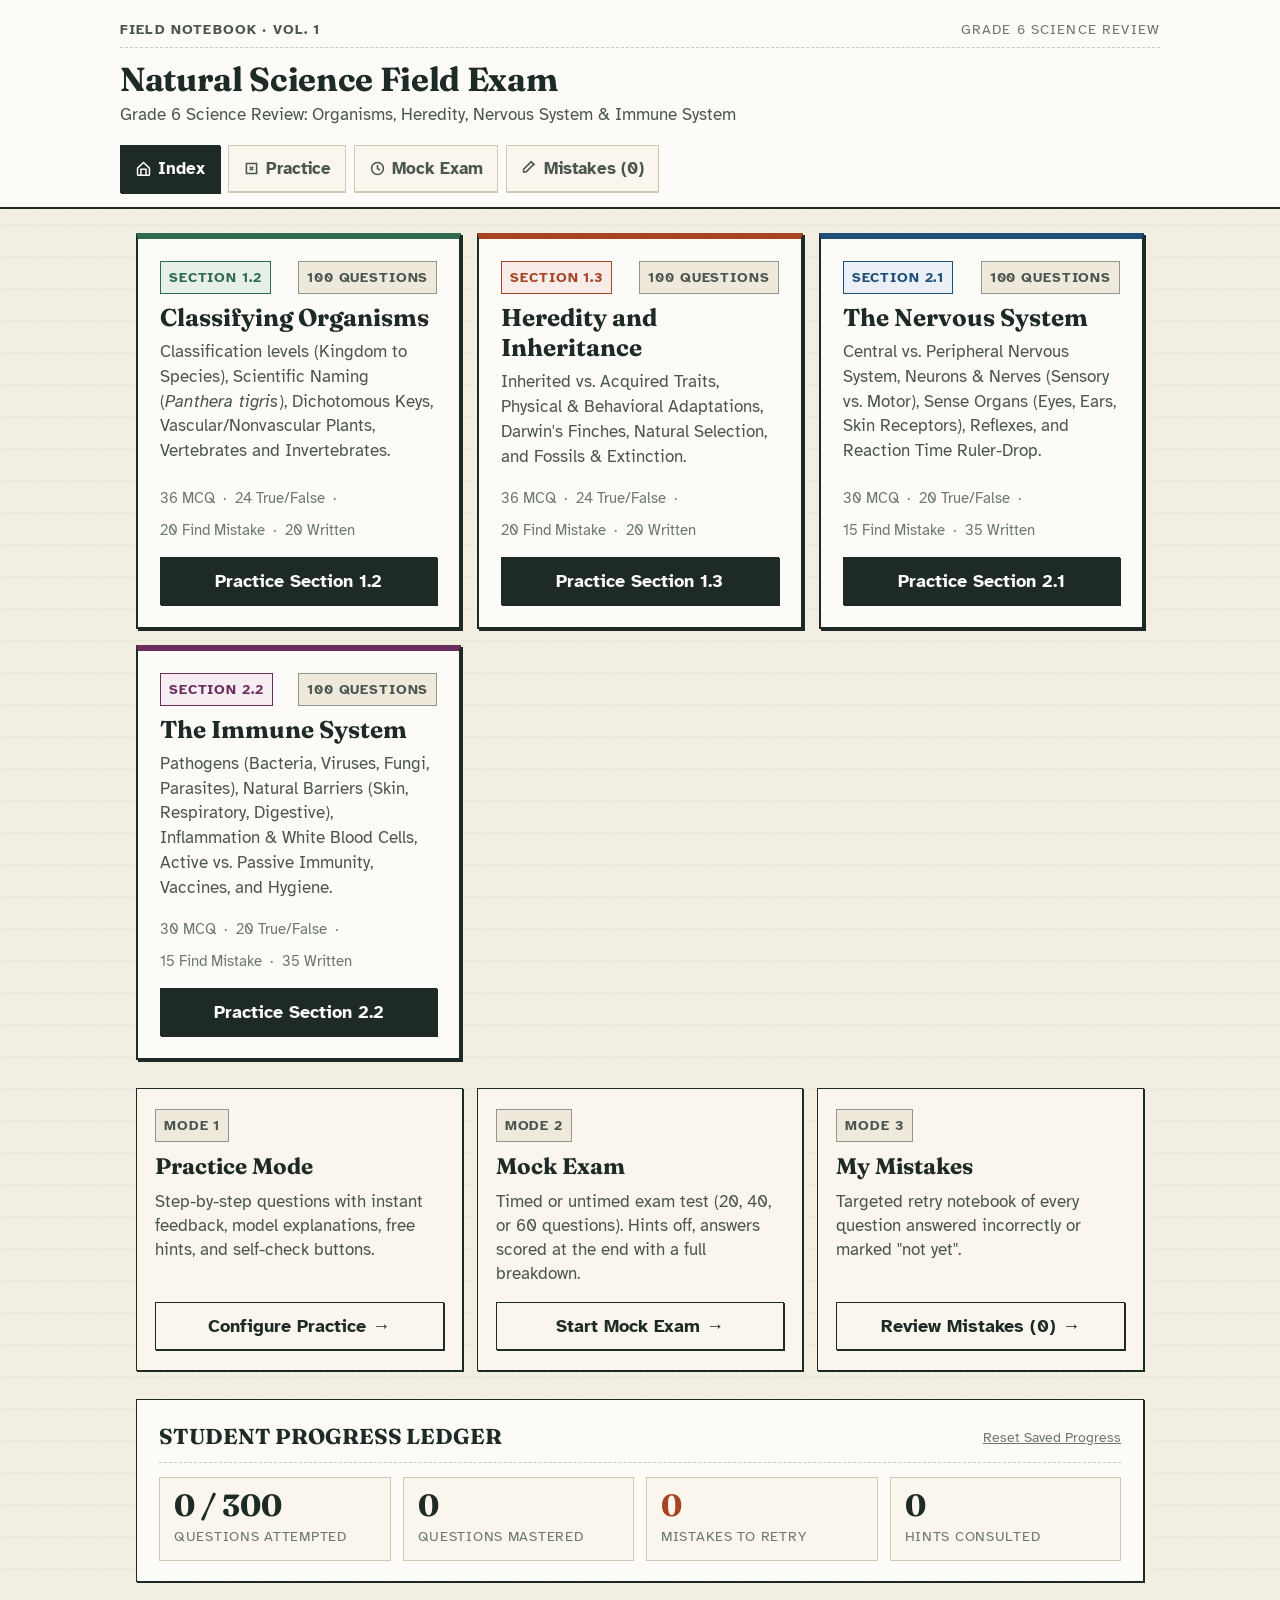
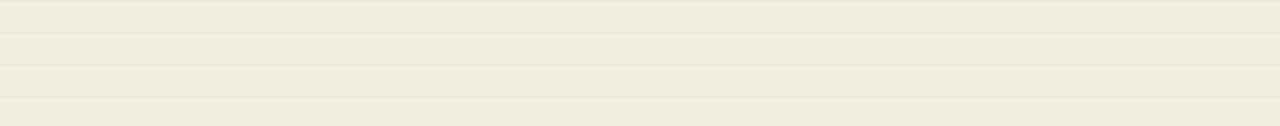
==== commit d507d1c6: "Add Section 2.2 (The Immune System) with randomized question arrangement" ====
--- a/standalone_quiz.html
+++ b/standalone_quiz.html
@@ -46,6 +46,10 @@
   --sec-21-accent: #1F4E79;       /* Deep Blueprint Cobalt */
   --sec-21-bg: #EAF0F6;
   --sec-21-border: #1F4E79;
+
+  --sec-22-accent: #6B2D5C;       /* Antique Plum / Wine */
+  --sec-22-bg: #F6EDF3;
+  --sec-22-border: #6B2D5C;
   
   /* Assessment Feedback (Color + Icon/Label required) */
   --feedback-correct-ink: #14492E;
@@ -338,6 +342,12 @@
   background: var(--sec-21-bg);
 }
 
+.specimen-tag.sec-22 {
+  border-color: var(--sec-22-accent);
+  color: var(--sec-22-accent);
+  background: var(--sec-22-bg);
+}
+
 .specimen-tag.level-hard {
   background: #F4E8D9;
   color: #8C4300;
@@ -1103,6 +1113,10 @@
   border-top: 6px solid var(--sec-21-accent);
 }
 
+.section-card-22 {
+  border-top: 6px solid var(--sec-22-accent);
+}
+
 .section-card-header {
   display: flex;
   align-items: center;
@@ -1499,7 +1513,7 @@
         <h1 class="notebook-title" id="site-logo" role="button" tabindex="0" title="Return to Notebook Index">
           Natural Science Field Exam
         </h1>
-        <p class="notebook-subtitle">Grade 6 Science Review: Organisms, Heredity &amp; The Nervous System</p>
+        <p class="notebook-subtitle">Grade 6 Science Review: Organisms, Heredity, Nervous System &amp; Immune System</p>
       </div>
       
       <!-- Top Navigation Tabs -->
@@ -1563,9 +1577,7 @@
   </div>
 
   <!-- Load pre-parsed questions data directly for offline & file:// support -->
-  
-  
-<script>
+  <script>
 /* Generated by parse_questions.py */
 window.SCIENCE_QUESTIONS = [
   {
@@ -6702,64 +6714,137 @@
     "number": 1,
     "section": "2.1",
     "section_title": "The Nervous System",
-    "type": "Written",
-    "lp": "LP1",
-    "level": "Medium",
-    "hint": "Remember: Do not describe the nervous system as controlling muscles only; it also influences breathing and heartbeat.",
-    "explanation": "The nervous system receives signals, sends messages around the body, and controls body activities. The pop may make a person jump, breathe faster, or have a faster heartbeat. (This links a detected sound to both muscle movement and internal body functions.)",
-    "image": null,
-    "table_markdown": null,
-    "table_html": null,
-    "prompt": "A balloon suddenly pops. Explain two different body responses that the nervous system can control and state its general job.",
-    "model_answer": "The nervous system receives signals, sends messages around the body, and controls body activities. The pop may make a person jump, breathe faster, or have a faster heartbeat."
+    "type": "MCQ",
+    "lp": "LP2",
+    "level": "Medium",
+    "hint": "Clue: The retina and eardrum are sense-organ structures, not the connecting CNS pathway.",
+    "explanation": "The spinal cord links peripheral nerves with the brain. (You identified the spinal cord’s communication function.)",
+    "image": null,
+    "table_markdown": null,
+    "table_html": null,
+    "prompt": "A nerve from the foot sends information to the brain. Which CNS structure provides an important connection between the peripheral nerves and the brain?",
+    "options": [
+      {
+        "key": "A",
+        "text": "Retina",
+        "html": "Retina"
+      },
+      {
+        "key": "B",
+        "text": "Spinal cord",
+        "html": "Spinal cord"
+      },
+      {
+        "key": "C",
+        "text": "Eardrum",
+        "html": "Eardrum"
+      },
+      {
+        "key": "D",
+        "text": "Tongue",
+        "html": "Tongue"
+      }
+    ],
+    "answer": "B",
+    "orig_number": 54
   },
   {
     "id": "s21_q2",
     "number": 2,
     "section": "2.1",
     "section_title": "The Nervous System",
-    "type": "Written",
-    "lp": "LP1",
-    "level": "Medium",
-    "hint": "Remember: The brain and spinal cord belong together in the CNS; the sense organs and nerves belong to the PNS.",
-    "explanation": "Central nervous system (CNS): brain and spinal cord. Peripheral nervous system (PNS): sense organs and nerves, including sensory and motor nerves. (The divisions are distinguished by their structures rather than simply by where a message is going.)",
-    "image": null,
-    "table_markdown": null,
-    "table_html": null,
-    "prompt": "Name the two divisions of the nervous system. List the main structures belonging to each division.",
-    "model_answer": "Central nervous system (CNS): brain and spinal cord. Peripheral nervous system (PNS): sense organs and nerves, including sensory and motor nerves."
+    "type": "Find the Mistake",
+    "lp": "LP2",
+    "level": "Medium",
+    "hint": "Notice: Control of breathing and heart rate is specifically part of this lesson.",
+    "explanation": "The brain controls voluntary actions such as speaking and many involuntary actions such as breathing and heartbeat. (You included the brain’s involuntary functions as well as voluntary ones.)",
+    "image": null,
+    "table_markdown": null,
+    "table_html": null,
+    "student_answer": "\"The brain controls only actions that you choose to do, such as speaking.\"",
+    "student_table_flag": false,
+    "question": "Find the mistake in this statement and write the scientifically correct statement.",
+    "mistake": "Control of breathing and heart rate is specifically part of this lesson.",
+    "correct_answer": "The brain controls voluntary actions such as speaking and many involuntary actions such as breathing and heartbeat.",
+    "orig_number": 38
   },
   {
     "id": "s21_q3",
     "number": 3,
     "section": "2.1",
     "section_title": "The Nervous System",
-    "type": "Written",
-    "lp": "LP1+LP3",
-    "level": "Hard",
-    "hint": "Remember: Check the direction of each nerve: sensory toward the CNS, motor from the CNS toward muscles.",
-    "explanation": "The ears detect the sound. Sensory nerves send a message to the CNS. The brain interprets it and sends commands through motor nerves to the arm and leg muscles, which move. (You explained the full input–processing–output pathway.)",
-    "image": null,
-    "table_markdown": null,
-    "table_html": null,
-    "prompt": "A child hears “Go!” and starts running. Describe how the central and peripheral nervous systems work together in this event.",
-    "model_answer": "The ears detect the sound. Sensory nerves send a message to the CNS. The brain interprets it and sends commands through motor nerves to the arm and leg muscles, which move."
+    "type": "MCQ",
+    "lp": "LP5",
+    "level": "Medium",
+    "hint": "Clue: The retina detects the image; a nerve transmits messages, not light rays.",
+    "explanation": "The lens bends and focuses incoming light. (You recognized the lens’s optical function.)",
+    "image": null,
+    "table_markdown": null,
+    "table_html": null,
+    "prompt": "Which structure bends light rays so an image is formed on the retina?",
+    "options": [
+      {
+        "key": "A",
+        "text": "Auditory nerve",
+        "html": "Auditory nerve"
+      },
+      {
+        "key": "B",
+        "text": "Spinal cord",
+        "html": "Spinal cord"
+      },
+      {
+        "key": "C",
+        "text": "Lens",
+        "html": "Lens"
+      },
+      {
+        "key": "D",
+        "text": "Eardrum",
+        "html": "Eardrum"
+      }
+    ],
+    "answer": "C",
+    "orig_number": 66
   },
   {
     "id": "s21_q4",
     "number": 4,
     "section": "2.1",
     "section_title": "The Nervous System",
-    "type": "Written",
-    "lp": "LP1+LP2",
-    "level": "Hard",
-    "hint": "Remember: Include at least one internal activity such as heartbeat or breathing; seeing and hearing alone are insufficient.",
-    "explanation": "It also controls functions inside the body, such as heart rate and breathing. For example, the brain helps control breathing even when there is no sudden outside sound. (This separates the system’s overall job from just receiving external stimuli.)",
-    "image": null,
-    "table_markdown": null,
-    "table_html": null,
-    "prompt": "Why is it incorrect to say that the nervous system only reacts to things outside the body? Give one example.",
-    "model_answer": "It also controls functions inside the body, such as heart rate and breathing. For example, the brain helps control breathing even when there is no sudden outside sound."
+    "type": "MCQ",
+    "lp": "LP1",
+    "level": "Medium",
+    "hint": "Clue: Do not put the spinal cord into the peripheral division.",
+    "explanation": "Brain and spinal cord make up the CNS, while sense organs and nerves belong to the PNS. (You classified the two divisions accurately.)",
+    "image": null,
+    "table_markdown": null,
+    "table_html": null,
+    "prompt": "Which grouping is correct?",
+    "options": [
+      {
+        "key": "A",
+        "text": "CNS: brain and spinal cord; PNS: sense organs and nerves.",
+        "html": "CNS: brain and spinal cord; PNS: sense organs and nerves."
+      },
+      {
+        "key": "B",
+        "text": "CNS: nerves and sense organs; PNS: brain and spinal cord.",
+        "html": "CNS: nerves and sense organs; PNS: brain and spinal cord."
+      },
+      {
+        "key": "C",
+        "text": "CNS: brain and ears; PNS: spinal cord and eyes.",
+        "html": "CNS: brain and ears; PNS: spinal cord and eyes."
+      },
+      {
+        "key": "D",
+        "text": "CNS: only the brain; PNS: every other structure.",
+        "html": "CNS: only the brain; PNS: every other structure."
+      }
+    ],
+    "answer": "A",
+    "orig_number": 52
   },
   {
     "id": "s21_q5",
@@ -6775,7 +6860,8 @@
     "table_markdown": null,
     "table_html": null,
     "prompt": "Explain two jobs of the brain and give one voluntary and one involuntary action it controls.",
-    "model_answer": "The brain interprets information from sense organs and coordinates body responses. It controls voluntary actions such as speaking or kicking a ball and many involuntary actions such as breathing and heart rate."
+    "model_answer": "The brain interprets information from sense organs and coordinates body responses. It controls voluntary actions such as speaking or kicking a ball and many involuntary actions such as breathing and heart rate.",
+    "orig_number": 5
   },
   {
     "id": "s21_q6",
@@ -6783,31 +6869,36 @@
     "section": "2.1",
     "section_title": "The Nervous System",
     "type": "Written",
-    "lp": "LP2",
-    "level": "Hard",
-    "hint": "Remember: Do not claim a helmet replaces the skull or guarantees safety; it provides additional protection.",
-    "explanation": "The skull naturally protects the brain, but a helmet adds protection against injury during falls or collisions. (You distinguished natural protection from extra safety equipment.)",
-    "image": null,
-    "table_markdown": null,
-    "table_html": null,
-    "prompt": "A student says a bicycle helmet is unnecessary because the skull already surrounds the brain. Explain why this reasoning is weak.",
-    "model_answer": "The skull naturally protects the brain, but a helmet adds protection against injury during falls or collisions."
+    "lp": "LP5",
+    "level": "Medium",
+    "hint": "Remember: The retina receives the focused light; the optic nerve sends messages to the brain, not light rays.",
+    "explanation": "Light reflected from the book enters the eye → the lens bends light onto the retina → retinal receptors send messages through the optic nerve → the brain interprets the messages as the book. (All four stages of the lesson’s vision pathway are present.)",
+    "image": null,
+    "table_markdown": null,
+    "table_html": null,
+    "prompt": "Describe the four main stages of seeing a book, starting with light reflected from its pages.",
+    "model_answer": "Light reflected from the book enters the eye → the lens bends light onto the retina → retinal receptors send messages through the optic nerve → the brain interprets the messages as the book.",
+    "orig_number": 21
   },
   {
     "id": "s21_q7",
     "number": 7,
     "section": "2.1",
     "section_title": "The Nervous System",
-    "type": "Written",
-    "lp": "LP2",
-    "level": "Medium",
-    "hint": "Remember: The skull protects the brain; the vertebrae of the spine protect the spinal cord.",
-    "explanation": "It runs along the back inside the spine. The bones of the spine protect it. It connects peripheral nerves with the brain. (The response includes location, protection, and communication.)",
-    "image": null,
-    "table_markdown": null,
-    "table_html": null,
-    "prompt": "Where is the spinal cord found, what protects it, and what main connection does it provide?",
-    "model_answer": "It runs along the back inside the spine. The bones of the spine protect it. It connects peripheral nerves with the brain."
+    "type": "Find the Mistake",
+    "lp": "LP3",
+    "level": "Medium",
+    "hint": "Notice: Reverse the mistaken relationship: nerve cells form nerves, rather than one neuron containing many nerves.",
+    "explanation": "A neuron is a nerve cell. In the lesson’s terminology, a nerve is a bundle of neurons. (You correctly distinguished the individual unit from the bundle.)",
+    "image": null,
+    "table_markdown": null,
+    "table_html": null,
+    "student_answer": "\"A neuron is a bundle of many nerves.\"",
+    "student_table_flag": false,
+    "question": "Find the mistake in this statement and write the scientifically correct statement.",
+    "mistake": "Reverse the mistaken relationship: nerve cells form nerves, rather than one neuron containing many nerves.",
+    "correct_answer": "A neuron is a nerve cell. In the lesson’s terminology, a nerve is a bundle of neurons.",
+    "orig_number": 39
   },
   {
     "id": "s21_q8",
@@ -6815,15 +6906,16 @@
     "section": "2.1",
     "section_title": "The Nervous System",
     "type": "Written",
-    "lp": "LP2+LP6",
-    "level": "Hard",
-    "hint": "Remember: Do not describe the spinal cord as merely a wire or say that every response must wait for conscious thought.",
-    "explanation": "It carries messages between nerves and the brain, and it can interpret some messages itself to coordinate a rapid reflex. This allows a quick protective response. (You identified both message transmission and rapid local response.)",
-    "image": null,
-    "table_markdown": null,
-    "table_html": null,
-    "prompt": "Describe two ways the spinal cord handles messages. How is this useful during danger?",
-    "model_answer": "It carries messages between nerves and the brain, and it can interpret some messages itself to coordinate a rapid reflex. This allows a quick protective response."
+    "lp": "LP3",
+    "level": "Medium",
+    "hint": "Remember: A neuron is not the same thing as the entire nervous system; do not reverse “neuron” and “nerve.”",
+    "explanation": "A neuron is a nerve cell that receives and transmits messages. In the lesson’s terminology, a nerve is a bundle of neurons. Many neurons are long so messages can be carried over long distances. (You distinguished one nerve cell from a group of nerve cells and linked shape to function.)",
+    "image": null,
+    "table_markdown": null,
+    "table_html": null,
+    "prompt": "What is a neuron? What is a nerve? Explain why a neuron’s long shape is useful.",
+    "model_answer": "A neuron is a nerve cell that receives and transmits messages. In the lesson’s terminology, a nerve is a bundle of neurons. Many neurons are long so messages can be carried over long distances.",
+    "orig_number": 10
   },
   {
     "id": "s21_q9",
@@ -6831,143 +6923,210 @@
     "section": "2.1",
     "section_title": "The Nervous System",
     "type": "Written",
-    "lp": "LP2+LP6",
-    "level": "Hard",
-    "hint": "Remember: A reflex does not require a conscious decision before the protective movement, though the brain can become aware afterward.",
-    "explanation": "Kicking a ball is a voluntary action coordinated by the brain. Pulling a foot away from a sharp object can be a reflex coordinated quickly by the spinal cord. (The comparison correctly separates chosen movement from rapid protective movement.)",
-    "image": null,
-    "table_markdown": null,
-    "table_html": null,
-    "prompt": "Compare what the brain does when you choose to kick a ball with what the spinal cord may do when you step on a sharp object.",
-    "model_answer": "Kicking a ball is a voluntary action coordinated by the brain. Pulling a foot away from a sharp object can be a reflex coordinated quickly by the spinal cord."
+    "lp": "LP3",
+    "level": "Medium",
+    "hint": "Remember: Remember: sensory = information arriving; motor = instructions leaving. Both belong to the PNS.",
+    "explanation": "Sensory nerves carry information from sense organs/receptors toward the brain or spinal cord. Motor nerves carry commands from the brain or spinal cord to muscles or other body organs. (The key difference is the direction relative to the CNS.)",
+    "image": null,
+    "table_markdown": null,
+    "table_html": null,
+    "prompt": "Compare sensory nerves and motor nerves using their message directions and destinations.",
+    "model_answer": "Sensory nerves carry information from sense organs/receptors toward the brain or spinal cord. Motor nerves carry commands from the brain or spinal cord to muscles or other body organs.",
+    "orig_number": 11
   },
   {
     "id": "s21_q10",
     "number": 10,
     "section": "2.1",
     "section_title": "The Nervous System",
-    "type": "Written",
-    "lp": "LP3",
-    "level": "Medium",
-    "hint": "Remember: A neuron is not the same thing as the entire nervous system; do not reverse “neuron” and “nerve.”",
-    "explanation": "A neuron is a nerve cell that receives and transmits messages. In the lesson’s terminology, a nerve is a bundle of neurons. Many neurons are long so messages can be carried over long distances. (You distinguished one nerve cell from a group of nerve cells and linked shape to function.)",
-    "image": null,
-    "table_markdown": null,
-    "table_html": null,
-    "prompt": "What is a neuron? What is a nerve? Explain why a neuron’s long shape is useful.",
-    "model_answer": "A neuron is a nerve cell that receives and transmits messages. In the lesson’s terminology, a nerve is a bundle of neurons. Many neurons are long so messages can be carried over long distances."
+    "type": "True/False",
+    "lp": "LP1",
+    "level": "Medium",
+    "hint": "Key clue: Receiving messages from the PNS does not make the brain part of the PNS.",
+    "explanation": "False. The brain belongs to the central nervous system. (You classified the brain correctly regardless of where its incoming signals originate.)",
+    "image": null,
+    "table_markdown": null,
+    "table_html": null,
+    "statement": "The brain is part of the peripheral nervous system because it receives signals from sense organs.",
+    "is_true": false,
+    "raw_answer": "False. The brain belongs to the central nervous system.",
+    "correction": "The brain belongs to the central nervous system.",
+    "orig_number": 82
   },
   {
     "id": "s21_q11",
     "number": 11,
     "section": "2.1",
     "section_title": "The Nervous System",
-    "type": "Written",
-    "lp": "LP3",
-    "level": "Medium",
-    "hint": "Remember: Remember: sensory = information arriving; motor = instructions leaving. Both belong to the PNS.",
-    "explanation": "Sensory nerves carry information from sense organs/receptors toward the brain or spinal cord. Motor nerves carry commands from the brain or spinal cord to muscles or other body organs. (The key difference is the direction relative to the CNS.)",
-    "image": null,
-    "table_markdown": null,
-    "table_html": null,
-    "prompt": "Compare sensory nerves and motor nerves using their message directions and destinations.",
-    "model_answer": "Sensory nerves carry information from sense organs/receptors toward the brain or spinal cord. Motor nerves carry commands from the brain or spinal cord to muscles or other body organs."
+    "type": "Find the Mistake",
+    "lp": "LP5",
+    "level": "Medium",
+    "hint": "Notice: Light forms an image on the retina. The nerve transmits information about it.",
+    "explanation": "The optic nerve carries sensory messages from the retina to the brain, not light rays. (You distinguished the physical light from the nerve message.)",
+    "image": null,
+    "table_markdown": null,
+    "table_html": null,
+    "student_answer": "\"The optic nerve carries light rays to the brain.\"",
+    "student_table_flag": false,
+    "question": "Find the mistake in this statement and write the scientifically correct statement.",
+    "mistake": "Light forms an image on the retina. The nerve transmits information about it.",
+    "correct_answer": "The optic nerve carries sensory messages from the retina to the brain, not light rays.",
+    "orig_number": 45
   },
   {
     "id": "s21_q12",
     "number": 12,
     "section": "2.1",
     "section_title": "The Nervous System",
-    "type": "Written",
-    "lp": "LP3+LP4",
-    "level": "Hard",
-    "hint": "Remember: Do not use motor nerves to carry the itch toward the brain or sensory nerves to command the scratching muscles.",
-    "explanation": "Skin receptors detect the itch; sensory nerves carry the message to the spinal cord and brain. The brain decides to scratch and sends a message through motor nerves to the arm and hand muscles. (This follows both the sensation and the planned muscle response.)",
-    "image": null,
-    "table_markdown": null,
-    "table_html": null,
-    "prompt": "A student feels an itch on a toe and chooses to scratch it. Trace both the incoming and outgoing message pathways.",
-    "model_answer": "Skin receptors detect the itch; sensory nerves carry the message to the spinal cord and brain. The brain decides to scratch and sends a message through motor nerves to the arm and hand muscles."
+    "type": "Find the Mistake",
+    "lp": "LP2",
+    "level": "Medium",
+    "hint": "Notice: Locate the spinal cord inside the spine, not inside the skull.",
+    "explanation": "The bones of the spine protect the spinal cord. The skull protects the brain. (You matched each central nervous structure with its protection.)",
+    "image": null,
+    "table_markdown": null,
+    "table_html": null,
+    "student_answer": "\"The bones of the skull protect the spinal cord.\"",
+    "student_table_flag": false,
+    "question": "Find the mistake in this statement and write the scientifically correct statement.",
+    "mistake": "Locate the spinal cord inside the spine, not inside the skull.",
+    "correct_answer": "The bones of the spine protect the spinal cord. The skull protects the brain.",
+    "orig_number": 37
   },
   {
     "id": "s21_q13",
     "number": 13,
     "section": "2.1",
     "section_title": "The Nervous System",
-    "type": "Written",
-    "lp": "LP3",
-    "level": "Medium",
-    "hint": "Remember: Sensory nerves report stimuli. Do not automatically conclude that the muscles cannot move; that would involve motor pathways.",
-    "explanation": "The person might not properly detect or report touch, pain, or temperature from that area to the CNS, even though the muscles may still be able to move. (You connected the problem to loss of incoming information rather than motor commands.)",
-    "image": null,
-    "table_markdown": null,
-    "table_html": null,
-    "prompt": "Predict what could happen if a sensory nerve carrying information from the foot were damaged, even if the leg muscles still worked.",
-    "model_answer": "The person might not properly detect or report touch, pain, or temperature from that area to the CNS, even though the muscles may still be able to move."
+    "type": "True/False",
+    "lp": "LP2+LP6",
+    "level": "Hard",
+    "hint": "Key clue: The brain controls many involuntary functions, but spinal reflexes can begin rapidly without conscious direction.",
+    "explanation": "False. Involuntary actions do not require conscious thought; many protective reflexes are coordinated by the spinal cord. (You rejected the false idea that all actions wait for a decision.)",
+    "image": null,
+    "table_markdown": null,
+    "table_html": null,
+    "statement": "Every involuntary action must be consciously directed by the brain before it starts.",
+    "is_true": false,
+    "raw_answer": "False. Involuntary actions do not require conscious thought; many protective reflexes are coordinated by the spinal cord.",
+    "correction": "Involuntary actions do not require conscious thought; many protective reflexes are coordinated by the spinal cord.",
+    "orig_number": 85
   },
   {
     "id": "s21_q14",
     "number": 14,
     "section": "2.1",
     "section_title": "The Nervous System",
-    "type": "Written",
-    "lp": "LP3",
-    "level": "Medium",
-    "hint": "Remember: A motor nerve does not detect the touch stimulus; it carries commands out to the responding organ.",
-    "explanation": "The CNS might receive touch information normally, but the arm muscle might not receive the message telling it to contract or move. (You separated sensation from muscle control.)",
-    "image": null,
-    "table_markdown": null,
-    "table_html": null,
-    "prompt": "Predict what could happen if a motor nerve to an arm muscle failed, even though the skin could still sense touch.",
-    "model_answer": "The CNS might receive touch information normally, but the arm muscle might not receive the message telling it to contract or move."
+    "type": "MCQ",
+    "lp": "LP1",
+    "level": "Medium",
+    "hint": "Clue: The sense organs detect a stimulus, but they do not alone control the body’s complete response.",
+    "explanation": "The nervous system receives the sound information and helps control muscle movement and breathing. (You linked a stimulus to several nervous-system-controlled activities.)",
+    "image": null,
+    "table_markdown": null,
+    "table_html": null,
+    "prompt": "A student suddenly jumps when a balloon bursts and begins breathing faster. Which statement best explains both reactions?",
+    "options": [
+      {
+        "key": "A",
+        "text": "Only the muscular system controls both changes.",
+        "html": "Only the muscular system controls both changes."
+      },
+      {
+        "key": "B",
+        "text": "The nervous system receives the signal and controls body responses.",
+        "html": "The nervous system receives the signal and controls body responses."
+      },
+      {
+        "key": "C",
+        "text": "The spinal cord is part of the ear.",
+        "html": "The spinal cord is part of the ear."
+      },
+      {
+        "key": "D",
+        "text": "The sense organs alone command all muscles.",
+        "html": "The sense organs alone command all muscles."
+      }
+    ],
+    "answer": "B",
+    "orig_number": 51
   },
   {
     "id": "s21_q15",
     "number": 15,
     "section": "2.1",
     "section_title": "The Nervous System",
-    "type": "Written",
-    "lp": "LP3",
-    "level": "Medium",
-    "hint": "Remember: A message does not travel from the ear to the brain along a motor nerve.",
-    "explanation": "Ear detects “Go” → sensory nerve carries a signal toward the brain → brain interprets it → motor nerve carries a command away from the brain → leg muscles contract. (The sequence follows reception, interpretation, and response.)",
-    "image": null,
-    "table_markdown": null,
-    "table_html": null,
-    "prompt": "Put these stages in order and explain the direction of information: brain interprets “Go”; ear detects “Go”; leg muscles contract; motor nerve carries a command; sensory nerve carries a signal.",
-    "model_answer": "Ear detects “Go” → sensory nerve carries a signal toward the brain → brain interprets it → motor nerve carries a command away from the brain → leg muscles contract."
+    "type": "True/False",
+    "lp": "LP6",
+    "level": "Hard",
+    "hint": "Key clue: This does not mean the brain never learns about the pain afterward.",
+    "explanation": "True. The spinal cord can coordinate a fast protective withdrawal. (You recognized why spinal reflexes reduce injury.)",
+    "image": null,
+    "table_markdown": null,
+    "table_html": null,
+    "statement": "In a typical hot-object withdrawal reflex, the spinal cord can send a response to the muscle before the person consciously thinks about the danger.",
+    "is_true": true,
+    "raw_answer": "True. The spinal cord can coordinate a fast protective withdrawal.",
+    "correction": null,
+    "orig_number": 97
   },
   {
     "id": "s21_q16",
     "number": 16,
     "section": "2.1",
     "section_title": "The Nervous System",
-    "type": "Written",
-    "lp": "LP4",
-    "level": "Medium",
-    "hint": "Remember: Be careful not to swap eyes and ears; the skin detects more than simple touch.",
-    "explanation": "Eyes—sight; ears—hearing; nose—smell; tongue—taste; skin—touch (and it detects temperature and pain). (This identifies all five organs and their functions.)",
-    "image": null,
-    "table_markdown": null,
-    "table_html": null,
-    "prompt": "List all five sense organs and match each one to its main sense.",
-    "model_answer": "Eyes—sight; ears—hearing; nose—smell; tongue—taste; skin—touch (and it detects temperature and pain)."
+    "type": "True/False",
+    "lp": "LP5",
+    "level": "Medium",
+    "hint": "Key clue: The retina detects light and the optic nerve carries information onward.",
+    "explanation": "True. The lens bends light so an image forms on the retina. (You correctly identified the lens’s role.)",
+    "image": null,
+    "table_markdown": null,
+    "table_html": null,
+    "statement": "The lens bends incoming light rays to help form an image on the retina.",
+    "is_true": true,
+    "raw_answer": "True. The lens bends light so an image forms on the retina.",
+    "correction": null,
+    "orig_number": 91
   },
   {
     "id": "s21_q17",
     "number": 17,
     "section": "2.1",
     "section_title": "The Nervous System",
-    "type": "Written",
-    "lp": "LP4",
-    "level": "Medium",
-    "hint": "Remember: Cold is the stimulus; shivering is the response. Do not reverse them.",
-    "explanation": "Stimulus: cold temperature. Sense organ: skin, with temperature receptors. Response: muscles contract repeatedly, producing shivering and generating body heat. (The three terms refer to different steps in the same event.)",
-    "image": null,
-    "table_markdown": null,
-    "table_html": null,
-    "prompt": "A student feels cold and starts shivering. Identify the stimulus, sensory organ, and response.",
-    "model_answer": "Stimulus: cold temperature. Sense organ: skin, with temperature receptors. Response: muscles contract repeatedly, producing shivering and generating body heat."
+    "type": "MCQ",
+    "lp": "LP5",
+    "level": "Medium",
+    "hint": "Clue: The retina is not the optic nerve or a bone.",
+    "explanation": "Retinal sensory receptors detect light. (You identified the eye’s sensory receiving structure.)",
+    "image": null,
+    "table_markdown": null,
+    "table_html": null,
+    "prompt": "Which statement correctly describes the retina?",
+    "options": [
+      {
+        "key": "A",
+        "text": "It carries commands to leg muscles.",
+        "html": "It carries commands to leg muscles."
+      },
+      {
+        "key": "B",
+        "text": "It contains receptors sensitive to light.",
+        "html": "It contains receptors sensitive to light."
+      },
+      {
+        "key": "C",
+        "text": "It makes the eardrum vibrate.",
+        "html": "It makes the eardrum vibrate."
+      },
+      {
+        "key": "D",
+        "text": "It is the bone around the eye.",
+        "html": "It is the bone around the eye."
+      }
+    ],
+    "answer": "B",
+    "orig_number": 67
   },
   {
     "id": "s21_q18",
@@ -6975,31 +7134,35 @@
     "section": "2.1",
     "section_title": "The Nervous System",
     "type": "Written",
-    "lp": "LP4+LP3",
-    "level": "Hard",
-    "hint": "Remember: Do not skip the sensory or motor pathway: a receptor detects cold but does not directly command every muscle.",
-    "explanation": "Skin receptors detect cold → sensory nerves → spinal cord → brain → commands through spinal cord and motor nerves → muscles contract/shiver → body produces heat. (The answer includes both information toward the brain and commands back to muscles.)",
-    "image": null,
-    "table_markdown": null,
-    "table_html": null,
-    "prompt": "Trace the message pathway that causes shivering, beginning with the receptors and ending with a warmer body.",
-    "model_answer": "Skin receptors detect cold → sensory nerves → spinal cord → brain → commands through spinal cord and motor nerves → muscles contract/shiver → body produces heat."
+    "lp": "LP4",
+    "level": "Medium",
+    "hint": "Remember: Cold is the stimulus; shivering is the response. Do not reverse them.",
+    "explanation": "Stimulus: cold temperature. Sense organ: skin, with temperature receptors. Response: muscles contract repeatedly, producing shivering and generating body heat. (The three terms refer to different steps in the same event.)",
+    "image": null,
+    "table_markdown": null,
+    "table_html": null,
+    "prompt": "A student feels cold and starts shivering. Identify the stimulus, sensory organ, and response.",
+    "model_answer": "Stimulus: cold temperature. Sense organ: skin, with temperature receptors. Response: muscles contract repeatedly, producing shivering and generating body heat.",
+    "orig_number": 17
   },
   {
     "id": "s21_q19",
     "number": 19,
     "section": "2.1",
     "section_title": "The Nervous System",
-    "type": "Written",
-    "lp": "LP4",
-    "level": "Medium",
-    "hint": "Remember: Not all receptors detect the same changes; distinguish light from vibration and temperature.",
-    "explanation": "Different receptors respond to different stimuli. For example, receptors in the retina detect light, receptors in the inner ear detect vibrations, and skin receptors can detect cold or touch. (The examples show that a receptor is specialized for a particular stimulus.)",
-    "image": null,
-    "table_markdown": null,
-    "table_html": null,
-    "prompt": "Why do sense organs contain different kinds of receptors? Give two examples of receptor–stimulus pairs.",
-    "model_answer": "Different receptors respond to different stimuli. For example, receptors in the retina detect light, receptors in the inner ear detect vibrations, and skin receptors can detect cold or touch."
+    "type": "True/False",
+    "lp": "LP1+LP2",
+    "level": "Hard",
+    "hint": "Key clue: Do not limit nervous-system functions to voluntary muscle movements.",
+    "explanation": "True. The brain helps regulate these involuntary activities. (You recognized the control of internal body functions.)",
+    "image": null,
+    "table_markdown": null,
+    "table_html": null,
+    "statement": "The nervous system helps control breathing and heart rate, even when you are not consciously thinking about them.",
+    "is_true": true,
+    "raw_answer": "True. The brain helps regulate these involuntary activities.",
+    "correction": null,
+    "orig_number": 81
   },
   {
     "id": "s21_q20",
@@ -7007,15 +7170,16 @@
     "section": "2.1",
     "section_title": "The Nervous System",
     "type": "Written",
-    "lp": "LP4+LP6",
-    "level": "Hard",
-    "hint": "Remember: Skin is a sense organ, not just a protective covering; distinguish detecting pain from producing a motor response.",
-    "explanation": "Skin receptors can detect a sharp/painful object and trigger a fast withdrawal; they can also detect cold or heat so the person can move away or change conditions. (You linked detecting different stimuli to helpful body responses.)",
-    "image": null,
-    "table_markdown": null,
-    "table_html": null,
-    "prompt": "How can skin receptors help protect someone walking barefoot? Give two different detected stimuli and appropriate responses.",
-    "model_answer": "Skin receptors can detect a sharp/painful object and trigger a fast withdrawal; they can also detect cold or heat so the person can move away or change conditions."
+    "lp": "ACT",
+    "level": "Hard",
+    "hint": "Remember: Record the distance fallen in centimeters, not an invented time in seconds; keep starting conditions consistent.",
+    "explanation": "Hold the meter stick with its zero mark at the grabber’s fingers; drop after telling the grabber to get ready, and record the centimeter mark caught. Repeat several trials for each person. Keep the starting position and instructions consistent. (The plan reflects the activity’s procedure and reduces unfair differences between trials.)",
+    "image": null,
+    "table_markdown": null,
+    "table_html": null,
+    "prompt": "Design the classroom meter-stick reaction experiment: state the starting position, what is recorded, why trials are repeated, and one way to make comparisons fair.",
+    "model_answer": "Hold the meter stick with its zero mark at the grabber’s fingers; drop after telling the grabber to get ready, and record the centimeter mark caught. Repeat several trials for each person. Keep the starting position and instructions consistent.",
+    "orig_number": 34
   },
   {
     "id": "s21_q21",
@@ -7025,77 +7189,130 @@
     "type": "Written",
     "lp": "LP5",
     "level": "Medium",
-    "hint": "Remember: The retina receives the focused light; the optic nerve sends messages to the brain, not light rays.",
-    "explanation": "Light reflected from the book enters the eye → the lens bends light onto the retina → retinal receptors send messages through the optic nerve → the brain interprets the messages as the book. (All four stages of the lesson’s vision pathway are present.)",
-    "image": null,
-    "table_markdown": null,
-    "table_html": null,
-    "prompt": "Describe the four main stages of seeing a book, starting with light reflected from its pages.",
-    "model_answer": "Light reflected from the book enters the eye → the lens bends light onto the retina → retinal receptors send messages through the optic nerve → the brain interprets the messages as the book."
+    "hint": "Remember: The auditory nerve carries sensory messages, not the physical vibrations through the outer ear.",
+    "explanation": "Sound vibrations travel through the ear canal → reach the eardrum → pass to the inner ear → inner-ear receptors send messages along the auditory nerve → the brain interprets the sound. (All five required structures occur in the correct order.)",
+    "image": null,
+    "table_markdown": null,
+    "table_html": null,
+    "prompt": "Trace how a ringing bell becomes a sound that a student hears. Name the ear canal, eardrum, inner ear, auditory nerve, and brain in order.",
+    "model_answer": "Sound vibrations travel through the ear canal → reach the eardrum → pass to the inner ear → inner-ear receptors send messages along the auditory nerve → the brain interprets the sound.",
+    "orig_number": 25
   },
   {
     "id": "s21_q22",
     "number": 22,
     "section": "2.1",
     "section_title": "The Nervous System",
-    "type": "Written",
-    "lp": "LP5",
-    "level": "Medium",
-    "hint": "Remember: Do not say the optic nerve focuses light or that the lens interprets the image.",
-    "explanation": "Lens: bends light rays to form an image. Retina: contains light-sensitive receptors that detect the image. Optic nerve: carries the resulting sensory messages to the brain. (Each structure has a different part in turning light into vision.)",
-    "image": null,
-    "table_markdown": null,
-    "table_html": null,
-    "prompt": "Explain the different jobs of the lens, retina, and optic nerve.",
-    "model_answer": "Lens: bends light rays to form an image. Retina: contains light-sensitive receptors that detect the image. Optic nerve: carries the resulting sensory messages to the brain."
+    "type": "MCQ",
+    "lp": "LP2",
+    "level": "Medium",
+    "hint": "Clue: The skull surrounds the brain; the spinal cord runs inside the spine.",
+    "explanation": "The skull protects the brain and the bones of the spine protect the spinal cord. (You matched the protection to where each structure is located.)",
+    "image": null,
+    "table_markdown": null,
+    "table_html": null,
+    "prompt": "Which pair correctly matches a structure with what protects it?",
+    "options": [
+      {
+        "key": "A",
+        "text": "Brain—spine; spinal cord—skull",
+        "html": "Brain—spine; spinal cord—skull"
+      },
+      {
+        "key": "B",
+        "text": "Brain—ribs; spinal cord—pelvis",
+        "html": "Brain—ribs; spinal cord—pelvis"
+      },
+      {
+        "key": "C",
+        "text": "Brain—skull; spinal cord—spine",
+        "html": "Brain—skull; spinal cord—spine"
+      },
+      {
+        "key": "D",
+        "text": "Brain—skin only; spinal cord—rib cage",
+        "html": "Brain—skin only; spinal cord—rib cage"
+      }
+    ],
+    "answer": "C",
+    "orig_number": 53
   },
   {
     "id": "s21_q23",
     "number": 23,
     "section": "2.1",
     "section_title": "The Nervous System",
-    "type": "Written",
-    "lp": "LP5",
-    "level": "Medium",
-    "hint": "Remember: A lens focuses/bends light; it is not the nerve sending messages to the brain.",
-    "explanation": "The image may not be focused properly on the retina, making vision unclear even if sensory messages can still travel to the brain. (This identifies a problem with forming the image before the brain interprets it.)",
-    "image": null,
-    "table_markdown": null,
-    "table_html": null,
-    "prompt": "Suppose the lens cannot bend light rays correctly. Predict which stage of seeing is disturbed and why.",
-    "model_answer": "The image may not be focused properly on the retina, making vision unclear even if sensory messages can still travel to the brain."
+    "type": "True/False",
+    "lp": "LP5+LP3",
+    "level": "Hard",
+    "hint": "Key clue: Visual messages and muscle commands travel through different pathways.",
+    "explanation": "False. The optic nerve carries visual sensory information toward the brain; motor nerves command hand muscles. (You distinguished the sense-specific optic nerve from an outgoing motor pathway.)",
+    "image": null,
+    "table_markdown": null,
+    "table_html": null,
+    "statement": "The optic nerve sends instructions directly to the hand muscles during a withdrawal reflex.",
+    "is_true": false,
+    "raw_answer": "False. The optic nerve carries visual sensory information toward the brain; motor nerves command hand muscles.",
+    "correction": "The optic nerve carries visual sensory information toward the brain; motor nerves command hand muscles.",
+    "orig_number": 92
   },
   {
     "id": "s21_q24",
     "number": 24,
     "section": "2.1",
     "section_title": "The Nervous System",
-    "type": "Written",
-    "lp": "LP5",
-    "level": "Hard",
-    "hint": "Remember: The brain needs information carried by the optic nerve; the retina alone cannot produce conscious vision.",
-    "explanation": "The retina could detect light, but the resulting messages would not reach the brain for interpretation. (You distinguished detecting light from interpreting it.)",
-    "image": null,
-    "table_markdown": null,
-    "table_html": null,
-    "prompt": "Suppose a message cannot travel through the optic nerve. Explain why a clear image on the retina would not be enough for normal sight.",
-    "model_answer": "The retina could detect light, but the resulting messages would not reach the brain for interpretation."
+    "type": "True/False",
+    "lp": "ACT",
+    "level": "Hard",
+    "hint": "Key clue: The slides report improvement with practice, not that variation disappears.\n\n---\n\n## Coverage and checking notes\n\n| Format | Question numbers | Count |\n|---|---|---:|\n| Standard free response | 1–35 | 35 |\n| Correct the mistake (free response) | 36–50 | 15 |\n| Multiple choice, one best answer | 51–80 | 30 |\n| True / false, with corrections | 81–100 | 20 |\n| **Total** | **1–100** | **100** |",
+    "explanation": "False. Reaction measurements can vary between trials, although practice may improve performance. (You recognized the difference between an overall improvement and identical results.)",
+    "image": null,
+    "table_markdown": null,
+    "table_html": null,
+    "statement": "Repeated practice guarantees that every ruler-drop trial will have exactly the same catch distance.\n\n---",
+    "is_true": false,
+    "raw_answer": "False. Reaction measurements can vary between trials, although practice may improve performance.",
+    "correction": "Reaction measurements can vary between trials, although practice may improve performance.",
+    "orig_number": 100
   },
   {
     "id": "s21_q25",
     "number": 25,
     "section": "2.1",
     "section_title": "The Nervous System",
-    "type": "Written",
-    "lp": "LP5",
-    "level": "Medium",
-    "hint": "Remember: The auditory nerve carries sensory messages, not the physical vibrations through the outer ear.",
-    "explanation": "Sound vibrations travel through the ear canal → reach the eardrum → pass to the inner ear → inner-ear receptors send messages along the auditory nerve → the brain interprets the sound. (All five required structures occur in the correct order.)",
-    "image": null,
-    "table_markdown": null,
-    "table_html": null,
-    "prompt": "Trace how a ringing bell becomes a sound that a student hears. Name the ear canal, eardrum, inner ear, auditory nerve, and brain in order.",
-    "model_answer": "Sound vibrations travel through the ear canal → reach the eardrum → pass to the inner ear → inner-ear receptors send messages along the auditory nerve → the brain interprets the sound."
+    "type": "MCQ",
+    "lp": "LP4+LP5",
+    "level": "Hard",
+    "hint": "Clue: Receptors are specialized; eye receptors do not perform the job of ear receptors.",
+    "explanation": "Retinal receptors respond to light, and inner-ear receptors respond to vibrations. (You matched receptor locations to the stimuli they detect.)",
+    "image": null,
+    "table_markdown": null,
+    "table_html": null,
+    "prompt": "Which matching pair is correct?",
+    "options": [
+      {
+        "key": "A",
+        "text": "Retina—light; inner-ear receptors—vibrations",
+        "html": "Retina—light; inner-ear receptors—vibrations"
+      },
+      {
+        "key": "B",
+        "text": "Retina—vibrations; inner ear—light",
+        "html": "Retina—vibrations; inner ear—light"
+      },
+      {
+        "key": "C",
+        "text": "Skin receptors—only light; retina—temperature",
+        "html": "Skin receptors—only light; retina—temperature"
+      },
+      {
+        "key": "D",
+        "text": "Tongue receptors—sound; ear receptors—taste",
+        "html": "Tongue receptors—sound; ear receptors—taste"
+      }
+    ],
+    "answer": "A",
+    "orig_number": 65
   },
   {
     "id": "s21_q26",
@@ -7103,79 +7320,153 @@
     "section": "2.1",
     "section_title": "The Nervous System",
     "type": "Written",
-    "lp": "LP5",
-    "level": "Medium",
-    "hint": "Remember: The eardrum is not the organ that interprets sound; the brain does that.",
-    "explanation": "The eardrum vibrates and passes vibrations inward; receptors in the inner ear detect these vibrations; the auditory nerve carries a message to the brain. (You separated the mechanical part of hearing from nerve signaling.)",
-    "image": null,
-    "table_markdown": null,
-    "table_html": null,
-    "prompt": "Compare the jobs of the eardrum, inner-ear receptors, and auditory nerve.",
-    "model_answer": "The eardrum vibrates and passes vibrations inward; receptors in the inner ear detect these vibrations; the auditory nerve carries a message to the brain."
+    "lp": "LP2",
+    "level": "Hard",
+    "hint": "Remember: Do not claim a helmet replaces the skull or guarantees safety; it provides additional protection.",
+    "explanation": "The skull naturally protects the brain, but a helmet adds protection against injury during falls or collisions. (You distinguished natural protection from extra safety equipment.)",
+    "image": null,
+    "table_markdown": null,
+    "table_html": null,
+    "prompt": "A student says a bicycle helmet is unnecessary because the skull already surrounds the brain. Explain why this reasoning is weak.",
+    "model_answer": "The skull naturally protects the brain, but a helmet adds protection against injury during falls or collisions.",
+    "orig_number": 6
   },
   {
     "id": "s21_q27",
     "number": 27,
     "section": "2.1",
     "section_title": "The Nervous System",
-    "type": "Written",
-    "lp": "LP5+LP4",
-    "level": "Hard",
-    "hint": "Remember: Do not confuse the optic and auditory nerves or claim the brain receives actual light/sound vibrations through nerves.",
-    "explanation": "Seeing: light, eyes, optic nerve, brain. Hearing: sound vibrations, ears, auditory nerve, brain. Both use sensory receptors and messages to the brain. (The comparison identifies an important common pathway and different stimuli.)",
-    "image": null,
-    "table_markdown": null,
-    "table_html": null,
-    "prompt": "Compare hearing and seeing. State the stimulus, sense organ, named nerve, and organ that interprets the message for each.",
-    "model_answer": "Seeing: light, eyes, optic nerve, brain. Hearing: sound vibrations, ears, auditory nerve, brain. Both use sensory receptors and messages to the brain."
+    "type": "MCQ",
+    "lp": "LP3",
+    "level": "Medium",
+    "hint": "Clue: Ask where the message is going: from CNS to muscle means motor.",
+    "explanation": "A motor nerve transmits commands toward responding muscles. (You identified the outgoing pathway.)",
+    "image": null,
+    "table_markdown": null,
+    "table_html": null,
+    "prompt": "Which nerve type carries a command from the spinal cord to a muscle?",
+    "options": [
+      {
+        "key": "A",
+        "text": "Sensory nerve",
+        "html": "Sensory nerve"
+      },
+      {
+        "key": "B",
+        "text": "Optic nerve",
+        "html": "Optic nerve"
+      },
+      {
+        "key": "C",
+        "text": "Auditory nerve",
+        "html": "Auditory nerve"
+      },
+      {
+        "key": "D",
+        "text": "Motor nerve",
+        "html": "Motor nerve"
+      }
+    ],
+    "answer": "D",
+    "orig_number": 59
   },
   {
     "id": "s21_q28",
     "number": 28,
     "section": "2.1",
     "section_title": "The Nervous System",
-    "type": "Written",
-    "lp": "LP5",
-    "level": "Medium",
-    "hint": "Remember: Both habits concern ears and hearing, not vision; do not suggest putting anything sharp into the ear canal.",
-    "explanation": "Loud sounds and inserting sharp objects into ears are unsafe; they may harm structures needed for hearing. Protect hearing by avoiding both. (You applied the hearing-safety advice from the lesson.)",
-    "image": null,
-    "table_markdown": null,
-    "table_html": null,
-    "prompt": "A learner listens to music very loudly and tries to clean an ear with a sharp object. Name the two unsafe habits and explain which sense they put at risk.",
-    "model_answer": "Loud sounds and inserting sharp objects into ears are unsafe; they may harm structures needed for hearing. Protect hearing by avoiding both."
+    "type": "MCQ",
+    "lp": "LP2+LP6",
+    "level": "Hard",
+    "hint": "Clue: The other examples are typical protective reflexes.",
+    "explanation": "Raising a hand deliberately involves a conscious choice. (You differentiated planned movement from fast involuntary protection.)",
+    "image": null,
+    "table_markdown": null,
+    "table_html": null,
+    "prompt": "Which action is the clearest example of a voluntary action rather than a protective reflex?",
+    "options": [
+      {
+        "key": "A",
+        "text": "Withdrawing a hand from a flame",
+        "html": "Withdrawing a hand from a flame"
+      },
+      {
+        "key": "B",
+        "text": "Choosing to raise a hand to answer",
+        "html": "Choosing to raise a hand to answer"
+      },
+      {
+        "key": "C",
+        "text": "Blinking when something flies toward an eye",
+        "html": "Blinking when something flies toward an eye"
+      },
+      {
+        "key": "D",
+        "text": "Pulling a foot from a sharp object",
+        "html": "Pulling a foot from a sharp object"
+      }
+    ],
+    "answer": "B",
+    "orig_number": 77
   },
   {
     "id": "s21_q29",
     "number": 29,
     "section": "2.1",
     "section_title": "The Nervous System",
-    "type": "Written",
-    "lp": "LP5+LP4",
-    "level": "Hard",
-    "hint": "Remember: A receptor detects a stimulus; interpreting the message as an image or sound is a brain function.",
-    "explanation": "Eyes and ears detect stimuli and send sensory messages, but the brain interprets those messages to produce sight and hearing. (You distinguished detection by the sense organ from interpretation by the brain.)",
-    "image": null,
-    "table_markdown": null,
-    "table_html": null,
-    "prompt": "Someone says, “The eyes see and the ears hear without involving the brain.” Explain why this is incomplete.",
-    "model_answer": "Eyes and ears detect stimuli and send sensory messages, but the brain interprets those messages to produce sight and hearing."
+    "type": "Find the Mistake",
+    "lp": "LP3",
+    "level": "Medium",
+    "hint": "Notice: A command sent to a muscle is carried by a motor nerve, not a sensory nerve.",
+    "explanation": "Motor nerves carry instructions from the brain or spinal cord to the leg muscles. Sensory nerves carry incoming information toward the CNS. (You identified the outgoing pathway correctly.)",
+    "image": null,
+    "table_markdown": null,
+    "table_html": null,
+    "student_answer": "\"Sensory nerves carry instructions from the brain to the leg muscles.\"",
+    "student_table_flag": false,
+    "question": "Find the mistake in this statement and write the scientifically correct statement.",
+    "mistake": "A command sent to a muscle is carried by a motor nerve, not a sensory nerve.",
+    "correct_answer": "Motor nerves carry instructions from the brain or spinal cord to the leg muscles. Sensory nerves carry incoming information toward the CNS.",
+    "orig_number": 40
   },
   {
     "id": "s21_q30",
     "number": 30,
     "section": "2.1",
     "section_title": "The Nervous System",
-    "type": "Written",
-    "lp": "LP6",
-    "level": "Medium",
-    "hint": "Remember: Do not put the motor nerve before the spinal cord or the muscle contraction before the outgoing command.",
-    "explanation": "Skin receptor detects heat/pain → sensory nerve sends message to spinal cord → spinal cord sends a response through a motor nerve → arm muscle contracts → hand pulls away. (The reflex sequence protects the hand rapidly, without waiting for a deliberate decision.)",
-    "image": null,
-    "table_markdown": null,
-    "table_html": null,
-    "prompt": "A hand accidentally touches a hot pan. Describe the five steps of the protective reflex in the correct order.",
-    "model_answer": "Skin receptor detects heat/pain → sensory nerve sends message to spinal cord → spinal cord sends a response through a motor nerve → arm muscle contracts → hand pulls away."
+    "type": "MCQ",
+    "lp": "ACT",
+    "level": "Hard",
+    "hint": "Clue: A single trial or changing the starting position can give a misleading comparison.\n\n## Part D answers — True or false (81–100)",
+    "explanation": "Consistent conditions and repeated measurements improve fairness and reliability. (You recognized how to compare participants and identify trial-to-trial variation.)",
+    "image": null,
+    "table_markdown": null,
+    "table_html": null,
+    "prompt": "Which procedure makes a ruler-drop reaction experiment more reliable?",
+    "options": [
+      {
+        "key": "A",
+        "text": "Use different starting positions for each person.",
+        "html": "Use different starting positions for each person."
+      },
+      {
+        "key": "B",
+        "text": "Let one student practise while another gets no turn.",
+        "html": "Let one student practise while another gets no turn."
+      },
+      {
+        "key": "C",
+        "text": "Use only one trial for each person.",
+        "html": "Use only one trial for each person."
+      },
+      {
+        "key": "D",
+        "text": "Start at the same mark and repeat several trials for each person.",
+        "html": "Start at the same mark and repeat several trials for each person."
+      }
+    ],
+    "answer": "D",
+    "orig_number": 80
   },
   {
     "id": "s21_q31",
@@ -7183,31 +7474,35 @@
     "section": "2.1",
     "section_title": "The Nervous System",
     "type": "Written",
-    "lp": "LP6",
-    "level": "Medium",
-    "hint": "Remember: The muscles do not themselves interpret the danger and select the entire response.",
-    "explanation": "The nervous system detects the dangerous stimulus and sends messages along sensory and motor nerves; the muscular system contracts the arm muscles to pull the hand away. (One system provides messages and the other carries out the movement.)",
-    "image": null,
-    "table_markdown": null,
-    "table_html": null,
-    "prompt": "Explain how the nervous and muscular systems cooperate when a person withdraws a hand from a hot object.",
-    "model_answer": "The nervous system detects the dangerous stimulus and sends messages along sensory and motor nerves; the muscular system contracts the arm muscles to pull the hand away."
+    "lp": "LP5",
+    "level": "Hard",
+    "hint": "Remember: The brain needs information carried by the optic nerve; the retina alone cannot produce conscious vision.",
+    "explanation": "The retina could detect light, but the resulting messages would not reach the brain for interpretation. (You distinguished detecting light from interpreting it.)",
+    "image": null,
+    "table_markdown": null,
+    "table_html": null,
+    "prompt": "Suppose a message cannot travel through the optic nerve. Explain why a clear image on the retina would not be enough for normal sight.",
+    "model_answer": "The retina could detect light, but the resulting messages would not reach the brain for interpretation.",
+    "orig_number": 24
   },
   {
     "id": "s21_q32",
     "number": 32,
     "section": "2.1",
     "section_title": "The Nervous System",
-    "type": "Written",
-    "lp": "LP6+LP2",
-    "level": "Hard",
-    "hint": "Remember: Both involve muscles, but that does not make both actions voluntary.",
-    "explanation": "Pulling away is a rapid involuntary reflex that does not require conscious thought first. Raising your hand deliberately is a voluntary action directed by the brain. (The distinction is about automatic protection versus intentional movement.)",
-    "image": null,
-    "table_markdown": null,
-    "table_html": null,
-    "prompt": "Compare pulling your hand away from a hot object with deliberately raising your hand in class. Mention speed, thought, and control.",
-    "model_answer": "Pulling away is a rapid involuntary reflex that does not require conscious thought first. Raising your hand deliberately is a voluntary action directed by the brain."
+    "type": "True/False",
+    "lp": "LP4+LP5",
+    "level": "Hard",
+    "hint": "Key clue: Their stimuli and named nerves differ, but both require brain interpretation.",
+    "explanation": "True. Retinal and inner-ear receptors detect different stimuli, but both send messages toward the brain. (You spotted the common design of the two sense pathways.)",
+    "image": null,
+    "table_markdown": null,
+    "table_html": null,
+    "statement": "Both sight and hearing involve sensory receptors sending messages to the brain.",
+    "is_true": true,
+    "raw_answer": "True. Retinal and inner-ear receptors detect different stimuli, but both send messages toward the brain.",
+    "correction": null,
+    "orig_number": 95
   },
   {
     "id": "s21_q33",
@@ -7216,30 +7511,54 @@
     "section_title": "The Nervous System",
     "type": "Written",
     "lp": "LP6",
-    "level": "Hard",
-    "hint": "Remember: The student need not consciously decide to blink first; the blink is not simply a planned movement.",
-    "explanation": "Blinking is an involuntary and very fast response to an approaching object; it protects the eyes from possible injury. (You explained both the automatic response and its protective purpose.)",
-    "image": null,
-    "table_markdown": null,
-    "table_html": null,
-    "prompt": "A student automatically blinks when a cotton ball approaches the face. Explain why this is called a reflex and what it protects.",
-    "model_answer": "Blinking is an involuntary and very fast response to an approaching object; it protects the eyes from possible injury."
+    "level": "Medium",
+    "hint": "Remember: The muscles do not themselves interpret the danger and select the entire response.",
+    "explanation": "The nervous system detects the dangerous stimulus and sends messages along sensory and motor nerves; the muscular system contracts the arm muscles to pull the hand away. (One system provides messages and the other carries out the movement.)",
+    "image": null,
+    "table_markdown": null,
+    "table_html": null,
+    "prompt": "Explain how the nervous and muscular systems cooperate when a person withdraws a hand from a hot object.",
+    "model_answer": "The nervous system detects the dangerous stimulus and sends messages along sensory and motor nerves; the muscular system contracts the arm muscles to pull the hand away.",
+    "orig_number": 31
   },
   {
     "id": "s21_q34",
     "number": 34,
     "section": "2.1",
     "section_title": "The Nervous System",
-    "type": "Written",
-    "lp": "ACT",
-    "level": "Hard",
-    "hint": "Remember: Record the distance fallen in centimeters, not an invented time in seconds; keep starting conditions consistent.",
-    "explanation": "Hold the meter stick with its zero mark at the grabber’s fingers; drop after telling the grabber to get ready, and record the centimeter mark caught. Repeat several trials for each person. Keep the starting position and instructions consistent. (The plan reflects the activity’s procedure and reduces unfair differences between trials.)",
-    "image": null,
-    "table_markdown": null,
-    "table_html": null,
-    "prompt": "Design the classroom meter-stick reaction experiment: state the starting position, what is recorded, why trials are repeated, and one way to make comparisons fair.",
-    "model_answer": "Hold the meter stick with its zero mark at the grabber’s fingers; drop after telling the grabber to get ready, and record the centimeter mark caught. Repeat several trials for each person. Keep the starting position and instructions consistent."
+    "type": "MCQ",
+    "lp": "LP5",
+    "level": "Medium",
+    "hint": "Clue: More direct bright light is not safer for the eyes.",
+    "explanation": "Avoid direct bright light and take regular breaks from screen viewing. (You selected the protective habits from the slides.)",
+    "image": null,
+    "table_markdown": null,
+    "table_html": null,
+    "prompt": "Which action follows the lesson’s advice for protecting sight?",
+    "options": [
+      {
+        "key": "A",
+        "text": "Stare directly at bright lights.",
+        "html": "Stare directly at bright lights."
+      },
+      {
+        "key": "B",
+        "text": "Sit as close to the television as possible.",
+        "html": "Sit as close to the television as possible."
+      },
+      {
+        "key": "C",
+        "text": "Take breaks from screens and avoid looking directly at bright light.",
+        "html": "Take breaks from screens and avoid looking directly at bright light."
+      },
+      {
+        "key": "D",
+        "text": "Shine a flashlight into your eyes to improve vision.",
+        "html": "Shine a flashlight into your eyes to improve vision."
+      }
+    ],
+    "answer": "C",
+    "orig_number": 74
   },
   {
     "id": "s21_q35",
@@ -7247,15 +7566,16 @@
     "section": "2.1",
     "section_title": "The Nervous System",
     "type": "Written",
-    "lp": "ACT",
-    "level": "Hard",
-    "hint": "Remember: In this experiment a larger catch distance means the ruler fell farther before being caught; it does not mean a quicker reaction.\n\n## Part B answers — Correct the mistake (36–50)",
-    "explanation": "A appears faster: A’s distances are generally shorter than B’s. A shorter falling distance means the hand caught the ruler sooner. Several trials reveal variation and make the comparison more reliable. (You interpreted the measurements rather than just choosing the smaller single number.)",
-    "image": null,
-    "table_markdown": null,
-    "table_html": null,
-    "prompt": "In a ruler-drop activity, A catches a stick at 9 cm, 11 cm, and 10 cm; B catches at 18 cm, 15 cm, and 16 cm. Who appears to react faster? Explain what distance means and why several trials help.\n\n## Part B — Correct the mistake (Questions 36–50)\n\n*Every statement below contains an intentional science error. Identify it and rewrite the statement correctly. A clear correction is more important than merely naming the wrong word.*",
-    "model_answer": "A appears faster: A’s distances are generally shorter than B’s. A shorter falling distance means the hand caught the ruler sooner. Several trials reveal variation and make the comparison more reliable."
+    "lp": "LP5",
+    "level": "Medium",
+    "hint": "Remember: The eardrum is not the organ that interprets sound; the brain does that.",
+    "explanation": "The eardrum vibrates and passes vibrations inward; receptors in the inner ear detect these vibrations; the auditory nerve carries a message to the brain. (You separated the mechanical part of hearing from nerve signaling.)",
+    "image": null,
+    "table_markdown": null,
+    "table_html": null,
+    "prompt": "Compare the jobs of the eardrum, inner-ear receptors, and auditory nerve.",
+    "model_answer": "The eardrum vibrates and passes vibrations inward; receptors in the inner ear detect these vibrations; the auditory nerve carries a message to the brain.",
+    "orig_number": 26
   },
   {
     "id": "s21_q36",
@@ -7263,37 +7583,36 @@
     "section": "2.1",
     "section_title": "The Nervous System",
     "type": "Find the Mistake",
-    "lp": "LP1+LP2",
-    "level": "Hard",
-    "hint": "Notice: Being connected to peripheral nerves does not make the spinal cord part of the PNS.",
-    "explanation": "The spinal cord belongs to the central nervous system, along with the brain. It connects the PNS to the brain. (You corrected the classification without denying the spinal cord’s connection to peripheral nerves.)",
-    "image": null,
-    "table_markdown": null,
-    "table_html": null,
-    "student_answer": "\"The spinal cord belongs to the peripheral nervous system because it is connected to peripheral nerves.\"",
+    "lp": "LP6",
+    "level": "Medium",
+    "hint": "Notice: The brain can become aware of the event, but the spinal cord can coordinate a fast withdrawal before conscious thought.",
+    "explanation": "Reflexes are involuntary and happen without conscious thought first; many protective reflexes are coordinated by the spinal cord. (You avoided the false claim that all reflexes require deliberate brain control.)",
+    "image": null,
+    "table_markdown": null,
+    "table_html": null,
+    "student_answer": "\"Every reflex needs the brain to consciously decide what to do before the body can move.\"",
     "student_table_flag": false,
     "question": "Find the mistake in this statement and write the scientifically correct statement.",
-    "mistake": "Being connected to peripheral nerves does not make the spinal cord part of the PNS.",
-    "correct_answer": "The spinal cord belongs to the central nervous system, along with the brain. It connects the PNS to the brain."
+    "mistake": "The brain can become aware of the event, but the spinal cord can coordinate a fast withdrawal before conscious thought.",
+    "correct_answer": "Reflexes are involuntary and happen without conscious thought first; many protective reflexes are coordinated by the spinal cord.",
+    "orig_number": 48
   },
   {
     "id": "s21_q37",
     "number": 37,
     "section": "2.1",
     "section_title": "The Nervous System",
-    "type": "Find the Mistake",
-    "lp": "LP2",
-    "level": "Medium",
-    "hint": "Notice: Locate the spinal cord inside the spine, not inside the skull.",
-    "explanation": "The bones of the spine protect the spinal cord. The skull protects the brain. (You matched each central nervous structure with its protection.)",
-    "image": null,
-    "table_markdown": null,
-    "table_html": null,
-    "student_answer": "\"The bones of the skull protect the spinal cord.\"",
-    "student_table_flag": false,
-    "question": "Find the mistake in this statement and write the scientifically correct statement.",
-    "mistake": "Locate the spinal cord inside the spine, not inside the skull.",
-    "correct_answer": "The bones of the spine protect the spinal cord. The skull protects the brain."
+    "type": "Written",
+    "lp": "LP6+LP2",
+    "level": "Hard",
+    "hint": "Remember: Both involve muscles, but that does not make both actions voluntary.",
+    "explanation": "Pulling away is a rapid involuntary reflex that does not require conscious thought first. Raising your hand deliberately is a voluntary action directed by the brain. (The distinction is about automatic protection versus intentional movement.)",
+    "image": null,
+    "table_markdown": null,
+    "table_html": null,
+    "prompt": "Compare pulling your hand away from a hot object with deliberately raising your hand in class. Mention speed, thought, and control.",
+    "model_answer": "Pulling away is a rapid involuntary reflex that does not require conscious thought first. Raising your hand deliberately is a voluntary action directed by the brain.",
+    "orig_number": 32
   },
   {
     "id": "s21_q38",
@@ -7301,56 +7620,55 @@
     "section": "2.1",
     "section_title": "The Nervous System",
     "type": "Find the Mistake",
-    "lp": "LP2",
-    "level": "Medium",
-    "hint": "Notice: Control of breathing and heart rate is specifically part of this lesson.",
-    "explanation": "The brain controls voluntary actions such as speaking and many involuntary actions such as breathing and heartbeat. (You included the brain’s involuntary functions as well as voluntary ones.)",
-    "image": null,
-    "table_markdown": null,
-    "table_html": null,
-    "student_answer": "\"The brain controls only actions that you choose to do, such as speaking.\"",
+    "lp": "LP5",
+    "level": "Medium",
+    "hint": "Notice: Do not give the eardrum’s job to a nerve.",
+    "explanation": "Sound waves reach and vibrate the eardrum; the auditory nerve carries sensory messages from the inner ear to the brain. (You assigned vibrations to the ear structures and messages to the nerve.)",
+    "image": null,
+    "table_markdown": null,
+    "table_html": null,
+    "student_answer": "\"The auditory nerve vibrates against the eardrum to let us hear.\"",
     "student_table_flag": false,
     "question": "Find the mistake in this statement and write the scientifically correct statement.",
-    "mistake": "Control of breathing and heart rate is specifically part of this lesson.",
-    "correct_answer": "The brain controls voluntary actions such as speaking and many involuntary actions such as breathing and heartbeat."
+    "mistake": "Do not give the eardrum’s job to a nerve.",
+    "correct_answer": "Sound waves reach and vibrate the eardrum; the auditory nerve carries sensory messages from the inner ear to the brain.",
+    "orig_number": 46
   },
   {
     "id": "s21_q39",
     "number": 39,
     "section": "2.1",
     "section_title": "The Nervous System",
-    "type": "Find the Mistake",
-    "lp": "LP3",
-    "level": "Medium",
-    "hint": "Notice: Reverse the mistaken relationship: nerve cells form nerves, rather than one neuron containing many nerves.",
-    "explanation": "A neuron is a nerve cell. In the lesson’s terminology, a nerve is a bundle of neurons. (You correctly distinguished the individual unit from the bundle.)",
-    "image": null,
-    "table_markdown": null,
-    "table_html": null,
-    "student_answer": "\"A neuron is a bundle of many nerves.\"",
-    "student_table_flag": false,
-    "question": "Find the mistake in this statement and write the scientifically correct statement.",
-    "mistake": "Reverse the mistaken relationship: nerve cells form nerves, rather than one neuron containing many nerves.",
-    "correct_answer": "A neuron is a nerve cell. In the lesson’s terminology, a nerve is a bundle of neurons."
+    "type": "Written",
+    "lp": "LP4+LP6",
+    "level": "Hard",
+    "hint": "Remember: Skin is a sense organ, not just a protective covering; distinguish detecting pain from producing a motor response.",
+    "explanation": "Skin receptors can detect a sharp/painful object and trigger a fast withdrawal; they can also detect cold or heat so the person can move away or change conditions. (You linked detecting different stimuli to helpful body responses.)",
+    "image": null,
+    "table_markdown": null,
+    "table_html": null,
+    "prompt": "How can skin receptors help protect someone walking barefoot? Give two different detected stimuli and appropriate responses.",
+    "model_answer": "Skin receptors can detect a sharp/painful object and trigger a fast withdrawal; they can also detect cold or heat so the person can move away or change conditions.",
+    "orig_number": 20
   },
   {
     "id": "s21_q40",
     "number": 40,
     "section": "2.1",
     "section_title": "The Nervous System",
-    "type": "Find the Mistake",
+    "type": "True/False",
     "lp": "LP3",
     "level": "Medium",
-    "hint": "Notice: A command sent to a muscle is carried by a motor nerve, not a sensory nerve.",
-    "explanation": "Motor nerves carry instructions from the brain or spinal cord to the leg muscles. Sensory nerves carry incoming information toward the CNS. (You identified the outgoing pathway correctly.)",
-    "image": null,
-    "table_markdown": null,
-    "table_html": null,
-    "student_answer": "\"Sensory nerves carry instructions from the brain to the leg muscles.\"",
-    "student_table_flag": false,
-    "question": "Find the mistake in this statement and write the scientifically correct statement.",
-    "mistake": "A command sent to a muscle is carried by a motor nerve, not a sensory nerve.",
-    "correct_answer": "Motor nerves carry instructions from the brain or spinal cord to the leg muscles. Sensory nerves carry incoming information toward the CNS."
+    "hint": "Key clue: Neurons are nerve cells, not short round cells with no message-transmitting role.",
+    "explanation": "True. The lesson describes the long neuron shape as useful for sending messages over distances. (You linked cell structure with function.)",
+    "image": null,
+    "table_markdown": null,
+    "table_html": null,
+    "statement": "Neurons can be long because they transmit messages over distances in the body.",
+    "is_true": true,
+    "raw_answer": "True. The lesson describes the long neuron shape as useful for sending messages over distances.",
+    "correction": null,
+    "orig_number": 88
   },
   {
     "id": "s21_q41",
@@ -7358,113 +7676,150 @@
     "section": "2.1",
     "section_title": "The Nervous System",
     "type": "Find the Mistake",
-    "lp": "LP3",
-    "level": "Medium",
-    "hint": "Notice: Messages going from receptors toward the CNS are sensory, even if a muscle response follows.",
-    "explanation": "Sensory nerves carry information from skin receptors to the spinal cord. Motor nerves carry commands from the CNS to body parts. (You corrected the incoming pathway and retained the accurate direction for motor nerves.)",
-    "image": null,
-    "table_markdown": null,
-    "table_html": null,
-    "student_answer": "\"Motor nerves carry information from skin receptors to the spinal cord.\"",
+    "lp": "LP4",
+    "level": "Medium",
+    "hint": "Notice: A stimulus triggers a response. They are not interchangeable labels.",
+    "explanation": "Cold temperature is the stimulus detected by skin receptors; shivering is the body’s response. (You distinguished what caused the change from what the body did afterward.)",
+    "image": null,
+    "table_markdown": null,
+    "table_html": null,
+    "student_answer": "\"Shivering is the stimulus that the skin receptors detect when the body is cold.\"",
     "student_table_flag": false,
     "question": "Find the mistake in this statement and write the scientifically correct statement.",
-    "mistake": "Messages going from receptors toward the CNS are sensory, even if a muscle response follows.",
-    "correct_answer": "Sensory nerves carry information from skin receptors to the spinal cord. Motor nerves carry commands from the CNS to body parts."
+    "mistake": "A stimulus triggers a response. They are not interchangeable labels.",
+    "correct_answer": "Cold temperature is the stimulus detected by skin receptors; shivering is the body’s response.",
+    "orig_number": 43
   },
   {
     "id": "s21_q42",
     "number": 42,
     "section": "2.1",
     "section_title": "The Nervous System",
-    "type": "Find the Mistake",
+    "type": "MCQ",
     "lp": "LP5",
     "level": "Medium",
-    "hint": "Notice: Light and the optic nerve belong to vision; vibrations and the auditory nerve belong to hearing.",
-    "explanation": "The ears detect sound vibrations and send sensory messages to the brain through the auditory nerve. (You repaired both linked details as one confused ear-versus-eye pathway.)",
-    "image": null,
-    "table_markdown": null,
-    "table_html": null,
-    "student_answer": "\"The ears detect light and send messages through the optic nerve.\"",
-    "student_table_flag": false,
-    "question": "Find the mistake in this statement and write the scientifically correct statement.",
-    "mistake": "Light and the optic nerve belong to vision; vibrations and the auditory nerve belong to hearing.",
-    "correct_answer": "The ears detect sound vibrations and send sensory messages to the brain through the auditory nerve."
+    "hint": "Clue: The brain interprets after receiving messages; the lens does not interpret and the nerve does not make the image.",
+    "explanation": "Light is focused on retinal receptors, then the optic nerve sends information to the brain. (You followed the sight pathway in the proper order.)",
+    "image": null,
+    "table_markdown": null,
+    "table_html": null,
+    "prompt": "Which sequence for sight is correct?",
+    "options": [
+      {
+        "key": "A",
+        "text": "Brain interprets → lens bends light → optic nerve transmits",
+        "html": "Brain interprets → lens bends light → optic nerve transmits"
+      },
+      {
+        "key": "B",
+        "text": "Light enters → lens bends light → retina detects → optic nerve transmits → brain interprets",
+        "html": "Light enters → lens bends light → retina detects → optic nerve transmits → brain interprets"
+      },
+      {
+        "key": "C",
+        "text": "Retina interprets → optic nerve makes an image → lens transmits",
+        "html": "Retina interprets → optic nerve makes an image → lens transmits"
+      },
+      {
+        "key": "D",
+        "text": "Auditory nerve → retina → brain → lens",
+        "html": "Auditory nerve → retina → brain → lens"
+      }
+    ],
+    "answer": "B",
+    "orig_number": 69
   },
   {
     "id": "s21_q43",
     "number": 43,
     "section": "2.1",
     "section_title": "The Nervous System",
-    "type": "Find the Mistake",
-    "lp": "LP4",
-    "level": "Medium",
-    "hint": "Notice: A stimulus triggers a response. They are not interchangeable labels.",
-    "explanation": "Cold temperature is the stimulus detected by skin receptors; shivering is the body’s response. (You distinguished what caused the change from what the body did afterward.)",
-    "image": null,
-    "table_markdown": null,
-    "table_html": null,
-    "student_answer": "\"Shivering is the stimulus that the skin receptors detect when the body is cold.\"",
-    "student_table_flag": false,
-    "question": "Find the mistake in this statement and write the scientifically correct statement.",
-    "mistake": "A stimulus triggers a response. They are not interchangeable labels.",
-    "correct_answer": "Cold temperature is the stimulus detected by skin receptors; shivering is the body’s response."
+    "type": "True/False",
+    "lp": "LP6",
+    "level": "Medium",
+    "hint": "Key clue: Reflexes are fast protective actions, unlike deliberate choices.",
+    "explanation": "False. A reflex is a rapid involuntary action that does not require conscious thought first. (You identified the defining feature of a reflex.)",
+    "image": null,
+    "table_markdown": null,
+    "table_html": null,
+    "statement": "A reflex is an action that always requires a conscious decision before a muscle responds.",
+    "is_true": false,
+    "raw_answer": "False. A reflex is a rapid involuntary action that does not require conscious thought first.",
+    "correction": "A reflex is a rapid involuntary action that does not require conscious thought first.",
+    "orig_number": 96
   },
   {
     "id": "s21_q44",
     "number": 44,
     "section": "2.1",
     "section_title": "The Nervous System",
-    "type": "Find the Mistake",
+    "type": "Written",
     "lp": "LP5",
-    "level": "Hard",
-    "hint": "Notice: The lens bends light; the retina contains light-sensitive receptors.",
-    "explanation": "The lens bends incoming light to form an image on the retina; receptors in the retina detect the light. (You corrected the two roles in the correct order.)",
-    "image": null,
-    "table_markdown": null,
-    "table_html": null,
-    "student_answer": "\"The retina bends incoming light to form an image; the lens detects that image.\"",
-    "student_table_flag": false,
-    "question": "Find the mistake in this statement and write the scientifically correct statement.",
-    "mistake": "The lens bends light; the retina contains light-sensitive receptors.",
-    "correct_answer": "The lens bends incoming light to form an image on the retina; receptors in the retina detect the light."
+    "level": "Medium",
+    "hint": "Remember: Do not say the optic nerve focuses light or that the lens interprets the image.",
+    "explanation": "Lens: bends light rays to form an image. Retina: contains light-sensitive receptors that detect the image. Optic nerve: carries the resulting sensory messages to the brain. (Each structure has a different part in turning light into vision.)",
+    "image": null,
+    "table_markdown": null,
+    "table_html": null,
+    "prompt": "Explain the different jobs of the lens, retina, and optic nerve.",
+    "model_answer": "Lens: bends light rays to form an image. Retina: contains light-sensitive receptors that detect the image. Optic nerve: carries the resulting sensory messages to the brain.",
+    "orig_number": 22
   },
   {
     "id": "s21_q45",
     "number": 45,
     "section": "2.1",
     "section_title": "The Nervous System",
-    "type": "Find the Mistake",
-    "lp": "LP5",
-    "level": "Medium",
-    "hint": "Notice: Light forms an image on the retina. The nerve transmits information about it.",
-    "explanation": "The optic nerve carries sensory messages from the retina to the brain, not light rays. (You distinguished the physical light from the nerve message.)",
-    "image": null,
-    "table_markdown": null,
-    "table_html": null,
-    "student_answer": "\"The optic nerve carries light rays to the brain.\"",
-    "student_table_flag": false,
-    "question": "Find the mistake in this statement and write the scientifically correct statement.",
-    "mistake": "Light forms an image on the retina. The nerve transmits information about it.",
-    "correct_answer": "The optic nerve carries sensory messages from the retina to the brain, not light rays."
+    "type": "Written",
+    "lp": "LP2+LP6",
+    "level": "Hard",
+    "hint": "Remember: Do not describe the spinal cord as merely a wire or say that every response must wait for conscious thought.",
+    "explanation": "It carries messages between nerves and the brain, and it can interpret some messages itself to coordinate a rapid reflex. This allows a quick protective response. (You identified both message transmission and rapid local response.)",
+    "image": null,
+    "table_markdown": null,
+    "table_html": null,
+    "prompt": "Describe two ways the spinal cord handles messages. How is this useful during danger?",
+    "model_answer": "It carries messages between nerves and the brain, and it can interpret some messages itself to coordinate a rapid reflex. This allows a quick protective response.",
+    "orig_number": 8
   },
   {
     "id": "s21_q46",
     "number": 46,
     "section": "2.1",
     "section_title": "The Nervous System",
-    "type": "Find the Mistake",
+    "type": "MCQ",
     "lp": "LP5",
     "level": "Medium",
-    "hint": "Notice: Do not give the eardrum’s job to a nerve.",
-    "explanation": "Sound waves reach and vibrate the eardrum; the auditory nerve carries sensory messages from the inner ear to the brain. (You assigned vibrations to the ear structures and messages to the nerve.)",
-    "image": null,
-    "table_markdown": null,
-    "table_html": null,
-    "student_answer": "\"The auditory nerve vibrates against the eardrum to let us hear.\"",
-    "student_table_flag": false,
-    "question": "Find the mistake in this statement and write the scientifically correct statement.",
-    "mistake": "Do not give the eardrum’s job to a nerve.",
-    "correct_answer": "Sound waves reach and vibrate the eardrum; the auditory nerve carries sensory messages from the inner ear to the brain."
+    "hint": "Clue: The auditory nerve serves hearing, not sight.",
+    "explanation": "The optic nerve sends visual sensory information toward the brain. (You used the correct named nerve for sight.)",
+    "image": null,
+    "table_markdown": null,
+    "table_html": null,
+    "prompt": "After the retina detects light, messages travel toward the brain mainly through the:",
+    "options": [
+      {
+        "key": "A",
+        "text": "Spinal bones",
+        "html": "Spinal bones"
+      },
+      {
+        "key": "B",
+        "text": "Auditory nerve",
+        "html": "Auditory nerve"
+      },
+      {
+        "key": "C",
+        "text": "Ear canal",
+        "html": "Ear canal"
+      },
+      {
+        "key": "D",
+        "text": "Optic nerve",
+        "html": "Optic nerve"
+      }
+    ],
+    "answer": "D",
+    "orig_number": 68
   },
   {
     "id": "s21_q47",
@@ -7483,178 +7838,119 @@
     "student_table_flag": false,
     "question": "Find the mistake in this statement and write the scientifically correct statement.",
     "mistake": "Hearing uses vibrations, while sight uses light.",
-    "correct_answer": "Inner-ear receptors detect vibrations; receptors in the retina detect light."
+    "correct_answer": "Inner-ear receptors detect vibrations; receptors in the retina detect light.",
+    "orig_number": 47
   },
   {
     "id": "s21_q48",
     "number": 48,
     "section": "2.1",
     "section_title": "The Nervous System",
-    "type": "Find the Mistake",
-    "lp": "LP6",
-    "level": "Medium",
-    "hint": "Notice: The brain can become aware of the event, but the spinal cord can coordinate a fast withdrawal before conscious thought.",
-    "explanation": "Reflexes are involuntary and happen without conscious thought first; many protective reflexes are coordinated by the spinal cord. (You avoided the false claim that all reflexes require deliberate brain control.)",
-    "image": null,
-    "table_markdown": null,
-    "table_html": null,
-    "student_answer": "\"Every reflex needs the brain to consciously decide what to do before the body can move.\"",
-    "student_table_flag": false,
-    "question": "Find the mistake in this statement and write the scientifically correct statement.",
-    "mistake": "The brain can become aware of the event, but the spinal cord can coordinate a fast withdrawal before conscious thought.",
-    "correct_answer": "Reflexes are involuntary and happen without conscious thought first; many protective reflexes are coordinated by the spinal cord."
+    "type": "True/False",
+    "lp": "LP2",
+    "level": "Medium",
+    "hint": "Key clue: Do not add sense organs to the CNS; they are grouped with the PNS in this lesson.",
+    "explanation": "True. Those two structures make up the CNS. (You remembered the CNS components.)",
+    "image": null,
+    "table_markdown": null,
+    "table_html": null,
+    "statement": "The brain and spinal cord are the two main structures of the central nervous system.",
+    "is_true": true,
+    "raw_answer": "True. Those two structures make up the CNS.",
+    "correction": null,
+    "orig_number": 83
   },
   {
     "id": "s21_q49",
     "number": 49,
     "section": "2.1",
     "section_title": "The Nervous System",
-    "type": "Find the Mistake",
-    "lp": "LP6+LP3",
-    "level": "Hard",
-    "hint": "Notice: Motor nerves transmit the outgoing command, not the first incoming warning.",
-    "explanation": "The first nerve message travels along a sensory nerve from skin receptors to the spinal cord. A motor nerve later carries the response to the muscle. (You repaired the direction and order of messages in the reflex.)",
-    "image": null,
-    "table_markdown": null,
-    "table_html": null,
-    "student_answer": "\"When a hand touches a hot object, the motor nerve sends the first message from the skin to the spinal cord.\"",
-    "student_table_flag": false,
-    "question": "Find the mistake in this statement and write the scientifically correct statement.",
-    "mistake": "Motor nerves transmit the outgoing command, not the first incoming warning.",
-    "correct_answer": "The first nerve message travels along a sensory nerve from skin receptors to the spinal cord. A motor nerve later carries the response to the muscle."
+    "type": "Written",
+    "lp": "LP3+LP4",
+    "level": "Hard",
+    "hint": "Remember: Do not use motor nerves to carry the itch toward the brain or sensory nerves to command the scratching muscles.",
+    "explanation": "Skin receptors detect the itch; sensory nerves carry the message to the spinal cord and brain. The brain decides to scratch and sends a message through motor nerves to the arm and hand muscles. (This follows both the sensation and the planned muscle response.)",
+    "image": null,
+    "table_markdown": null,
+    "table_html": null,
+    "prompt": "A student feels an itch on a toe and chooses to scratch it. Trace both the incoming and outgoing message pathways.",
+    "model_answer": "Skin receptors detect the itch; sensory nerves carry the message to the spinal cord and brain. The brain decides to scratch and sends a message through motor nerves to the arm and hand muscles.",
+    "orig_number": 12
   },
   {
     "id": "s21_q50",
     "number": 50,
     "section": "2.1",
     "section_title": "The Nervous System",
-    "type": "Find the Mistake",
-    "lp": "ACT",
-    "level": "Hard",
-    "hint": "Notice: The numbers are falling distances, not speed scores; a greater catch distance means a longer delay.\n\n## Part C answers — Multiple choice (51–80)",
-    "explanation": "The 8 cm catch shows a faster reaction because the ruler fell a shorter distance before it was caught. (You correctly interpreted ruler-drop distances.)",
-    "image": null,
-    "table_markdown": null,
-    "table_html": null,
-    "student_answer": "\"If a student catches a falling ruler at 25 cm instead of 8 cm, the 25 cm catch shows a faster reaction.\"",
-    "student_table_flag": false,
-    "question": "Find the mistake in this statement and write the scientifically correct statement.",
-    "mistake": "The numbers are falling distances, not speed scores; a greater catch distance means a longer delay.\n\n## Part C answers — Multiple choice (51–80)",
-    "correct_answer": "The 8 cm catch shows a faster reaction because the ruler fell a shorter distance before it was caught."
+    "type": "Written",
+    "lp": "LP2",
+    "level": "Medium",
+    "hint": "Remember: The skull protects the brain; the vertebrae of the spine protect the spinal cord.",
+    "explanation": "It runs along the back inside the spine. The bones of the spine protect it. It connects peripheral nerves with the brain. (The response includes location, protection, and communication.)",
+    "image": null,
+    "table_markdown": null,
+    "table_html": null,
+    "prompt": "Where is the spinal cord found, what protects it, and what main connection does it provide?",
+    "model_answer": "It runs along the back inside the spine. The bones of the spine protect it. It connects peripheral nerves with the brain.",
+    "orig_number": 7
   },
   {
     "id": "s21_q51",
     "number": 51,
     "section": "2.1",
     "section_title": "The Nervous System",
-    "type": "MCQ",
-    "lp": "LP1",
-    "level": "Medium",
-    "hint": "Clue: The sense organs detect a stimulus, but they do not alone control the body’s complete response.",
-    "explanation": "The nervous system receives the sound information and helps control muscle movement and breathing. (You linked a stimulus to several nervous-system-controlled activities.)",
-    "image": null,
-    "table_markdown": null,
-    "table_html": null,
-    "prompt": "A student suddenly jumps when a balloon bursts and begins breathing faster. Which statement best explains both reactions?",
-    "options": [
-      {
-        "key": "A",
-        "text": "Only the muscular system controls both changes.",
-        "html": "Only the muscular system controls both changes."
-      },
-      {
-        "key": "B",
-        "text": "The nervous system receives the signal and controls body responses.",
-        "html": "The nervous system receives the signal and controls body responses."
-      },
-      {
-        "key": "C",
-        "text": "The spinal cord is part of the ear.",
-        "html": "The spinal cord is part of the ear."
-      },
-      {
-        "key": "D",
-        "text": "The sense organs alone command all muscles.",
-        "html": "The sense organs alone command all muscles."
-      }
-    ],
-    "answer": "B"
+    "type": "Find the Mistake",
+    "lp": "LP5",
+    "level": "Medium",
+    "hint": "Notice: Light and the optic nerve belong to vision; vibrations and the auditory nerve belong to hearing.",
+    "explanation": "The ears detect sound vibrations and send sensory messages to the brain through the auditory nerve. (You repaired both linked details as one confused ear-versus-eye pathway.)",
+    "image": null,
+    "table_markdown": null,
+    "table_html": null,
+    "student_answer": "\"The ears detect light and send messages through the optic nerve.\"",
+    "student_table_flag": false,
+    "question": "Find the mistake in this statement and write the scientifically correct statement.",
+    "mistake": "Light and the optic nerve belong to vision; vibrations and the auditory nerve belong to hearing.",
+    "correct_answer": "The ears detect sound vibrations and send sensory messages to the brain through the auditory nerve.",
+    "orig_number": 42
   },
   {
     "id": "s21_q52",
     "number": 52,
     "section": "2.1",
     "section_title": "The Nervous System",
-    "type": "MCQ",
-    "lp": "LP1",
-    "level": "Medium",
-    "hint": "Clue: Do not put the spinal cord into the peripheral division.",
-    "explanation": "Brain and spinal cord make up the CNS, while sense organs and nerves belong to the PNS. (You classified the two divisions accurately.)",
-    "image": null,
-    "table_markdown": null,
-    "table_html": null,
-    "prompt": "Which grouping is correct?",
-    "options": [
-      {
-        "key": "A",
-        "text": "CNS: brain and spinal cord; PNS: sense organs and nerves.",
-        "html": "CNS: brain and spinal cord; PNS: sense organs and nerves."
-      },
-      {
-        "key": "B",
-        "text": "CNS: nerves and sense organs; PNS: brain and spinal cord.",
-        "html": "CNS: nerves and sense organs; PNS: brain and spinal cord."
-      },
-      {
-        "key": "C",
-        "text": "CNS: brain and ears; PNS: spinal cord and eyes.",
-        "html": "CNS: brain and ears; PNS: spinal cord and eyes."
-      },
-      {
-        "key": "D",
-        "text": "CNS: only the brain; PNS: every other structure.",
-        "html": "CNS: only the brain; PNS: every other structure."
-      }
-    ],
-    "answer": "A"
+    "type": "True/False",
+    "lp": "LP3",
+    "level": "Medium",
+    "hint": "Key clue: Direction is the test: CNS to muscle = motor.",
+    "explanation": "False. Motor nerves carry those commands; sensory nerves bring incoming information toward the CNS. (You kept the two nerve functions separate.)",
+    "image": null,
+    "table_markdown": null,
+    "table_html": null,
+    "statement": "Sensory nerves carry commands from the brain to the muscles in the legs.",
+    "is_true": false,
+    "raw_answer": "False. Motor nerves carry those commands; sensory nerves bring incoming information toward the CNS.",
+    "correction": "Motor nerves carry those commands; sensory nerves bring incoming information toward the CNS.",
+    "orig_number": 87
   },
   {
     "id": "s21_q53",
     "number": 53,
     "section": "2.1",
     "section_title": "The Nervous System",
-    "type": "MCQ",
-    "lp": "LP2",
-    "level": "Medium",
-    "hint": "Clue: The skull surrounds the brain; the spinal cord runs inside the spine.",
-    "explanation": "The skull protects the brain and the bones of the spine protect the spinal cord. (You matched the protection to where each structure is located.)",
-    "image": null,
-    "table_markdown": null,
-    "table_html": null,
-    "prompt": "Which pair correctly matches a structure with what protects it?",
-    "options": [
-      {
-        "key": "A",
-        "text": "Brain—spine; spinal cord—skull",
-        "html": "Brain—spine; spinal cord—skull"
-      },
-      {
-        "key": "B",
-        "text": "Brain—ribs; spinal cord—pelvis",
-        "html": "Brain—ribs; spinal cord—pelvis"
-      },
-      {
-        "key": "C",
-        "text": "Brain—skull; spinal cord—spine",
-        "html": "Brain—skull; spinal cord—spine"
-      },
-      {
-        "key": "D",
-        "text": "Brain—skin only; spinal cord—rib cage",
-        "html": "Brain—skin only; spinal cord—rib cage"
-      }
-    ],
-    "answer": "C"
+    "type": "True/False",
+    "lp": "LP4",
+    "level": "Medium",
+    "hint": "Key clue: The skin does much more than sense touch alone.",
+    "explanation": "False. Skin receptors can detect touch, temperature, and pain. (You recognized several types of skin receptors.)",
+    "image": null,
+    "table_markdown": null,
+    "table_html": null,
+    "statement": "Skin receptors can detect touch but never temperature or pain.",
+    "is_true": false,
+    "raw_answer": "False. Skin receptors can detect touch, temperature, and pain.",
+    "correction": "Skin receptors can detect touch, temperature, and pain.",
+    "orig_number": 89
   },
   {
     "id": "s21_q54",
@@ -7662,75 +7958,55 @@
     "section": "2.1",
     "section_title": "The Nervous System",
     "type": "MCQ",
-    "lp": "LP2",
-    "level": "Medium",
-    "hint": "Clue: The retina and eardrum are sense-organ structures, not the connecting CNS pathway.",
-    "explanation": "The spinal cord links peripheral nerves with the brain. (You identified the spinal cord’s communication function.)",
-    "image": null,
-    "table_markdown": null,
-    "table_html": null,
-    "prompt": "A nerve from the foot sends information to the brain. Which CNS structure provides an important connection between the peripheral nerves and the brain?",
+    "lp": "LP5",
+    "level": "Medium",
+    "hint": "Clue: Do not swap the auditory nerve (hearing) with the optic nerve (vision).",
+    "explanation": "The auditory nerve carries auditory sensory information. (You matched the nerve to its sense organ.)",
+    "image": null,
+    "table_markdown": null,
+    "table_html": null,
+    "prompt": "Which nerve carries hearing messages from the inner ear toward the brain?",
     "options": [
       {
         "key": "A",
-        "text": "Retina",
-        "html": "Retina"
+        "text": "Motor nerve to the legs",
+        "html": "Motor nerve to the legs"
       },
       {
         "key": "B",
-        "text": "Spinal cord",
-        "html": "Spinal cord"
+        "text": "Optic nerve",
+        "html": "Optic nerve"
       },
       {
         "key": "C",
-        "text": "Eardrum",
-        "html": "Eardrum"
+        "text": "Auditory nerve",
+        "html": "Auditory nerve"
       },
       {
         "key": "D",
-        "text": "Tongue",
-        "html": "Tongue"
+        "text": "Sensory nerve from the toe",
+        "html": "Sensory nerve from the toe"
       }
     ],
-    "answer": "B"
+    "answer": "C",
+    "orig_number": 71
   },
   {
     "id": "s21_q55",
     "number": 55,
     "section": "2.1",
     "section_title": "The Nervous System",
-    "type": "MCQ",
-    "lp": "LP2",
-    "level": "Medium",
-    "hint": "Clue: Writing and choosing are voluntary; heartbeat is not normally chosen consciously.",
-    "explanation": "The brain controls many involuntary functions, including heart rate. (You distinguished an automatic function from deliberately chosen actions.)",
-    "image": null,
-    "table_markdown": null,
-    "table_html": null,
-    "prompt": "Which is an example of an involuntary function that the brain helps control?",
-    "options": [
-      {
-        "key": "A",
-        "text": "Choosing a book",
-        "html": "Choosing a book"
-      },
-      {
-        "key": "B",
-        "text": "Writing a name",
-        "html": "Writing a name"
-      },
-      {
-        "key": "C",
-        "text": "Solving a puzzle",
-        "html": "Solving a puzzle"
-      },
-      {
-        "key": "D",
-        "text": "Heart rate",
-        "html": "Heart rate"
-      }
-    ],
-    "answer": "D"
+    "type": "Written",
+    "lp": "LP4",
+    "level": "Medium",
+    "hint": "Remember: Not all receptors detect the same changes; distinguish light from vibration and temperature.",
+    "explanation": "Different receptors respond to different stimuli. For example, receptors in the retina detect light, receptors in the inner ear detect vibrations, and skin receptors can detect cold or touch. (The examples show that a receptor is specialized for a particular stimulus.)",
+    "image": null,
+    "table_markdown": null,
+    "table_html": null,
+    "prompt": "Why do sense organs contain different kinds of receptors? Give two examples of receptor–stimulus pairs.",
+    "model_answer": "Different receptors respond to different stimuli. For example, receptors in the retina detect light, receptors in the inner ear detect vibrations, and skin receptors can detect cold or touch.",
+    "orig_number": 19
   },
   {
     "id": "s21_q56",
@@ -7738,37 +8014,38 @@
     "section": "2.1",
     "section_title": "The Nervous System",
     "type": "MCQ",
-    "lp": "LP2+LP5",
-    "level": "Hard",
-    "hint": "Clue: The lens bends light, the optic nerve carries messages, and the brain interprets them.",
-    "explanation": "The brain interprets messages received from the eye. (You recognized interpretation as a CNS function.)",
-    "image": null,
-    "table_markdown": null,
-    "table_html": null,
-    "prompt": "A child sees a red ball. Which part interprets sensory messages so the child recognizes the image?",
+    "lp": "ACT",
+    "level": "Hard",
+    "hint": "Clue: Larger distance means more fall before catching, not faster reaction.",
+    "explanation": "Sara caught it after a shorter fall, which indicates a quicker response in this activity. (You correctly interpreted centimeter measurements as how far the stick fell.)",
+    "image": null,
+    "table_markdown": null,
+    "table_html": null,
+    "prompt": "Two pupils catch a dropping meter stick. Sara catches it at 7 cm; Omar catches it at 21 cm. With the same starting conditions, who reacted more quickly?",
     "options": [
       {
         "key": "A",
-        "text": "Brain",
-        "html": "Brain"
+        "text": "Omar, because 21 is larger",
+        "html": "Omar, because 21 is larger"
       },
       {
         "key": "B",
-        "text": "Lens",
-        "html": "Lens"
+        "text": "Sara, because the ruler fell a shorter distance",
+        "html": "Sara, because the ruler fell a shorter distance"
       },
       {
         "key": "C",
-        "text": "Optic nerve",
-        "html": "Optic nerve"
+        "text": "They are exactly equal",
+        "html": "They are exactly equal"
       },
       {
         "key": "D",
-        "text": "Eardrum",
-        "html": "Eardrum"
+        "text": "It is impossible to use the catch distance for a comparison",
+        "html": "It is impossible to use the catch distance for a comparison"
       }
     ],
-    "answer": "A"
+    "answer": "B",
+    "orig_number": 79
   },
   {
     "id": "s21_q57",
@@ -7776,37 +8053,38 @@
     "section": "2.1",
     "section_title": "The Nervous System",
     "type": "MCQ",
-    "lp": "LP3",
-    "level": "Medium",
-    "hint": "Clue: Do not confuse nerve cells with the brain, muscles, bones, or sense organs.",
-    "explanation": "A neuron is the message-transmitting cell, while a nerve is a bundle of such cells in the lesson’s vocabulary. (You distinguished an individual cell from a larger nerve structure.)",
-    "image": null,
-    "table_markdown": null,
-    "table_html": null,
-    "prompt": "Which statement about neurons and nerves matches the lesson?",
+    "lp": "LP4+LP5",
+    "level": "Hard",
+    "hint": "Clue: Light belongs to the eye pathway; vibrations belong to the ear pathway.",
+    "explanation": "Eyes detect light and ears detect sound vibrations. (You linked each sense to the correct stimulus.)",
+    "image": null,
+    "table_markdown": null,
+    "table_html": null,
+    "prompt": "Which pairing of sense and stimulus is correct?",
     "options": [
       {
         "key": "A",
-        "text": "A neuron is the whole spinal cord.",
-        "html": "A neuron is the whole spinal cord."
+        "text": "Vision—vibrations; hearing—light",
+        "html": "Vision—vibrations; hearing—light"
       },
       {
         "key": "B",
-        "text": "A neuron is a muscle controlled by the brain.",
-        "html": "A neuron is a muscle controlled by the brain."
+        "text": "Vision—heat; hearing—taste",
+        "html": "Vision—heat; hearing—taste"
       },
       {
         "key": "C",
-        "text": "A neuron is a nerve cell; a nerve is a bundle of neurons.",
-        "html": "A neuron is a nerve cell; a nerve is a bundle of neurons."
+        "text": "Vision—smell; hearing—touch",
+        "html": "Vision—smell; hearing—touch"
       },
       {
         "key": "D",
-        "text": "A neuron is a sense organ; a nerve is a bone.",
-        "html": "A neuron is a sense organ; a nerve is a bone."
+        "text": "Vision—light; hearing—vibrations",
+        "html": "Vision—light; hearing—vibrations"
       }
     ],
-    "answer": "C"
+    "answer": "D",
+    "orig_number": 72
   },
   {
     "id": "s21_q58",
@@ -7816,73 +8094,56 @@
     "type": "MCQ",
     "lp": "LP3",
     "level": "Medium",
-    "hint": "Clue: Motor nerves carry commands away from the CNS; optic and auditory nerves concern other sense organs.",
-    "explanation": "A sensory nerve carries the incoming information from skin receptors. (You followed the direction of an incoming signal.)",
-    "image": null,
-    "table_markdown": null,
-    "table_html": null,
-    "prompt": "A student feels a pinprick in the toe. Which nerve type carries the first message toward the spinal cord?",
+    "hint": "Clue: The ear must detect the signal before the brain can send a movement command.",
+    "explanation": "Sound is detected by the ear; sensory signals go to the brain; motor commands go to the legs. (You kept sensory input and motor output in the correct order.)",
+    "image": null,
+    "table_markdown": null,
+    "table_html": null,
+    "prompt": "Which sequence describes a runner starting at the sound of “Go!”?",
     "options": [
       {
         "key": "A",
-        "text": "Motor nerve",
-        "html": "Motor nerve"
+        "text": "Ear → motor nerve → brain → sensory nerve → legs",
+        "html": "Ear → motor nerve → brain → sensory nerve → legs"
       },
       {
         "key": "B",
-        "text": "Sensory nerve",
-        "html": "Sensory nerve"
+        "text": "Ear → sensory nerve → brain → motor nerve → legs",
+        "html": "Ear → sensory nerve → brain → motor nerve → legs"
       },
       {
         "key": "C",
-        "text": "Auditory nerve",
-        "html": "Auditory nerve"
+        "text": "Legs → sensory nerve → ear → brain → motor nerve",
+        "html": "Legs → sensory nerve → ear → brain → motor nerve"
       },
       {
         "key": "D",
-        "text": "Optic nerve",
-        "html": "Optic nerve"
+        "text": "Brain → ear → motor nerve → sensory nerve → legs",
+        "html": "Brain → ear → motor nerve → sensory nerve → legs"
       }
     ],
-    "answer": "B"
+    "answer": "B",
+    "orig_number": 60
   },
   {
     "id": "s21_q59",
     "number": 59,
     "section": "2.1",
     "section_title": "The Nervous System",
-    "type": "MCQ",
-    "lp": "LP3",
-    "level": "Medium",
-    "hint": "Clue: Ask where the message is going: from CNS to muscle means motor.",
-    "explanation": "A motor nerve transmits commands toward responding muscles. (You identified the outgoing pathway.)",
-    "image": null,
-    "table_markdown": null,
-    "table_html": null,
-    "prompt": "Which nerve type carries a command from the spinal cord to a muscle?",
-    "options": [
-      {
-        "key": "A",
-        "text": "Sensory nerve",
-        "html": "Sensory nerve"
-      },
-      {
-        "key": "B",
-        "text": "Optic nerve",
-        "html": "Optic nerve"
-      },
-      {
-        "key": "C",
-        "text": "Auditory nerve",
-        "html": "Auditory nerve"
-      },
-      {
-        "key": "D",
-        "text": "Motor nerve",
-        "html": "Motor nerve"
-      }
-    ],
-    "answer": "D"
+    "type": "Find the Mistake",
+    "lp": "LP5",
+    "level": "Hard",
+    "hint": "Notice: The lens bends light; the retina contains light-sensitive receptors.",
+    "explanation": "The lens bends incoming light to form an image on the retina; receptors in the retina detect the light. (You corrected the two roles in the correct order.)",
+    "image": null,
+    "table_markdown": null,
+    "table_html": null,
+    "student_answer": "\"The retina bends incoming light to form an image; the lens detects that image.\"",
+    "student_table_flag": false,
+    "question": "Find the mistake in this statement and write the scientifically correct statement.",
+    "mistake": "The lens bends light; the retina contains light-sensitive receptors.",
+    "correct_answer": "The lens bends incoming light to form an image on the retina; receptors in the retina detect the light.",
+    "orig_number": 44
   },
   {
     "id": "s21_q60",
@@ -7890,189 +8151,111 @@
     "section": "2.1",
     "section_title": "The Nervous System",
     "type": "MCQ",
-    "lp": "LP3",
-    "level": "Medium",
-    "hint": "Clue: The ear must detect the signal before the brain can send a movement command.",
-    "explanation": "Sound is detected by the ear; sensory signals go to the brain; motor commands go to the legs. (You kept sensory input and motor output in the correct order.)",
-    "image": null,
-    "table_markdown": null,
-    "table_html": null,
-    "prompt": "Which sequence describes a runner starting at the sound of “Go!”?",
+    "lp": "LP3+LP4",
+    "level": "Hard",
+    "hint": "Clue: An itch is detected in the skin, not by the optic nerve or a motor command.",
+    "explanation": "Skin receptors report the itch along sensory nerves, often via the spinal cord to the brain. (You followed the incoming pathway accurately.)",
+    "image": null,
+    "table_markdown": null,
+    "table_html": null,
+    "prompt": "Which is the most accurate path for an itch on the toe to reach the brain?",
     "options": [
       {
         "key": "A",
-        "text": "Ear → motor nerve → brain → sensory nerve → legs",
-        "html": "Ear → motor nerve → brain → sensory nerve → legs"
+        "text": "Toe skin receptor → sensory nerve → spinal cord → brain",
+        "html": "Toe skin receptor → sensory nerve → spinal cord → brain"
       },
       {
         "key": "B",
-        "text": "Ear → sensory nerve → brain → motor nerve → legs",
-        "html": "Ear → sensory nerve → brain → motor nerve → legs"
+        "text": "Toe muscle → motor nerve → ear → brain",
+        "html": "Toe muscle → motor nerve → ear → brain"
       },
       {
         "key": "C",
-        "text": "Legs → sensory nerve → ear → brain → motor nerve",
-        "html": "Legs → sensory nerve → ear → brain → motor nerve"
+        "text": "Brain → motor nerve → skin receptor → spinal cord",
+        "html": "Brain → motor nerve → skin receptor → spinal cord"
       },
       {
         "key": "D",
-        "text": "Brain → ear → motor nerve → sensory nerve → legs",
-        "html": "Brain → ear → motor nerve → sensory nerve → legs"
+        "text": "Toe skin receptor → optic nerve → brain",
+        "html": "Toe skin receptor → optic nerve → brain"
       }
     ],
-    "answer": "B"
+    "answer": "A",
+    "orig_number": 62
   },
   {
     "id": "s21_q61",
     "number": 61,
     "section": "2.1",
     "section_title": "The Nervous System",
-    "type": "MCQ",
-    "lp": "LP4",
-    "level": "Medium",
-    "hint": "Clue: Shivering, withdrawing, and muscle contractions are responses to stimuli.",
-    "explanation": "A loud sound is an environmental change that can trigger a response. (You distinguished the cause from the resulting action.)",
-    "image": null,
-    "table_markdown": null,
-    "table_html": null,
-    "prompt": "Which is a stimulus rather than a response?",
-    "options": [
-      {
-        "key": "A",
-        "text": "Shivering after feeling cold",
-        "html": "Shivering after feeling cold"
-      },
-      {
-        "key": "B",
-        "text": "Pulling a hand away",
-        "html": "Pulling a hand away"
-      },
-      {
-        "key": "C",
-        "text": "A sudden loud sound",
-        "html": "A sudden loud sound"
-      },
-      {
-        "key": "D",
-        "text": "Arm muscles contracting",
-        "html": "Arm muscles contracting"
-      }
-    ],
-    "answer": "C"
+    "type": "Written",
+    "lp": "LP5",
+    "level": "Medium",
+    "hint": "Remember: A lens focuses/bends light; it is not the nerve sending messages to the brain.",
+    "explanation": "The image may not be focused properly on the retina, making vision unclear even if sensory messages can still travel to the brain. (This identifies a problem with forming the image before the brain interprets it.)",
+    "image": null,
+    "table_markdown": null,
+    "table_html": null,
+    "prompt": "Suppose the lens cannot bend light rays correctly. Predict which stage of seeing is disturbed and why.",
+    "model_answer": "The image may not be focused properly on the retina, making vision unclear even if sensory messages can still travel to the brain.",
+    "orig_number": 23
   },
   {
     "id": "s21_q62",
     "number": 62,
     "section": "2.1",
     "section_title": "The Nervous System",
-    "type": "MCQ",
-    "lp": "LP3+LP4",
-    "level": "Hard",
-    "hint": "Clue: An itch is detected in the skin, not by the optic nerve or a motor command.",
-    "explanation": "Skin receptors report the itch along sensory nerves, often via the spinal cord to the brain. (You followed the incoming pathway accurately.)",
-    "image": null,
-    "table_markdown": null,
-    "table_html": null,
-    "prompt": "Which is the most accurate path for an itch on the toe to reach the brain?",
-    "options": [
-      {
-        "key": "A",
-        "text": "Toe skin receptor → sensory nerve → spinal cord → brain",
-        "html": "Toe skin receptor → sensory nerve → spinal cord → brain"
-      },
-      {
-        "key": "B",
-        "text": "Toe muscle → motor nerve → ear → brain",
-        "html": "Toe muscle → motor nerve → ear → brain"
-      },
-      {
-        "key": "C",
-        "text": "Brain → motor nerve → skin receptor → spinal cord",
-        "html": "Brain → motor nerve → skin receptor → spinal cord"
-      },
-      {
-        "key": "D",
-        "text": "Toe skin receptor → optic nerve → brain",
-        "html": "Toe skin receptor → optic nerve → brain"
-      }
-    ],
-    "answer": "A"
+    "type": "Written",
+    "lp": "LP3",
+    "level": "Medium",
+    "hint": "Remember: A message does not travel from the ear to the brain along a motor nerve.",
+    "explanation": "Ear detects “Go” → sensory nerve carries a signal toward the brain → brain interprets it → motor nerve carries a command away from the brain → leg muscles contract. (The sequence follows reception, interpretation, and response.)",
+    "image": null,
+    "table_markdown": null,
+    "table_html": null,
+    "prompt": "Put these stages in order and explain the direction of information: brain interprets “Go”; ear detects “Go”; leg muscles contract; motor nerve carries a command; sensory nerve carries a signal.",
+    "model_answer": "Ear detects “Go” → sensory nerve carries a signal toward the brain → brain interprets it → motor nerve carries a command away from the brain → leg muscles contract.",
+    "orig_number": 15
   },
   {
     "id": "s21_q63",
     "number": 63,
     "section": "2.1",
     "section_title": "The Nervous System",
-    "type": "MCQ",
-    "lp": "LP3+LP4",
-    "level": "Hard",
-    "hint": "Clue: Sensory receptors and nerves bring information in; motor nerves carry commands out.",
-    "explanation": "Motor nerves carry commands from the CNS to the muscles that produce shivering. (You distinguished detecting the cold from carrying the response.)",
-    "image": null,
-    "table_markdown": null,
-    "table_html": null,
-    "prompt": "A person becomes cold and starts to shiver. Which carries commands to the muscles after the brain processes the cold sensation?",
-    "options": [
-      {
-        "key": "A",
-        "text": "Sensory receptors",
-        "html": "Sensory receptors"
-      },
-      {
-        "key": "B",
-        "text": "Retina",
-        "html": "Retina"
-      },
-      {
-        "key": "C",
-        "text": "Motor nerves",
-        "html": "Motor nerves"
-      },
-      {
-        "key": "D",
-        "text": "Ear canal",
-        "html": "Ear canal"
-      }
-    ],
-    "answer": "C"
+    "type": "Find the Mistake",
+    "lp": "LP1+LP2",
+    "level": "Hard",
+    "hint": "Notice: Being connected to peripheral nerves does not make the spinal cord part of the PNS.",
+    "explanation": "The spinal cord belongs to the central nervous system, along with the brain. It connects the PNS to the brain. (You corrected the classification without denying the spinal cord’s connection to peripheral nerves.)",
+    "image": null,
+    "table_markdown": null,
+    "table_html": null,
+    "student_answer": "\"The spinal cord belongs to the peripheral nervous system because it is connected to peripheral nerves.\"",
+    "student_table_flag": false,
+    "question": "Find the mistake in this statement and write the scientifically correct statement.",
+    "mistake": "Being connected to peripheral nerves does not make the spinal cord part of the PNS.",
+    "correct_answer": "The spinal cord belongs to the central nervous system, along with the brain. It connects the PNS to the brain.",
+    "orig_number": 36
   },
   {
     "id": "s21_q64",
     "number": 64,
     "section": "2.1",
     "section_title": "The Nervous System",
-    "type": "MCQ",
-    "lp": "LP4",
-    "level": "Medium",
-    "hint": "Clue: The brain and spinal cord process messages but are not counted among the five sense organs here.",
-    "explanation": "The sense organs are eyes, ears, nose, tongue, and skin. (You identified the full set without confusing control organs with sense organs.)",
-    "image": null,
-    "table_markdown": null,
-    "table_html": null,
-    "prompt": "Which list contains exactly the five sense organs taught in this section?",
-    "options": [
-      {
-        "key": "A",
-        "text": "Brain, eyes, ears, lungs, skin",
-        "html": "Brain, eyes, ears, lungs, skin"
-      },
-      {
-        "key": "B",
-        "text": "Eyes, ears, nose, tongue, skin",
-        "html": "Eyes, ears, nose, tongue, skin"
-      },
-      {
-        "key": "C",
-        "text": "Eyes, ears, heart, tongue, bones",
-        "html": "Eyes, ears, heart, tongue, bones"
-      },
-      {
-        "key": "D",
-        "text": "Eyes, spinal cord, nose, tongue, skin",
-        "html": "Eyes, spinal cord, nose, tongue, skin"
-      }
-    ],
-    "answer": "B"
+    "type": "True/False",
+    "lp": "LP5",
+    "level": "Medium",
+    "hint": "Key clue: An ear structure alone does not interpret the message as a sound.",
+    "explanation": "False. The eardrum passes vibrations inward; the auditory nerve sends messages to the brain, which interprets them. (You differentiated vibration transfer from conscious interpretation.)",
+    "image": null,
+    "table_markdown": null,
+    "table_html": null,
+    "statement": "The eardrum interprets sound messages so that the brain does not need to be involved.",
+    "is_true": false,
+    "raw_answer": "False. The eardrum passes vibrations inward; the auditory nerve sends messages to the brain, which interprets them.",
+    "correction": "The eardrum passes vibrations inward; the auditory nerve sends messages to the brain, which interprets them.",
+    "orig_number": 94
   },
   {
     "id": "s21_q65",
@@ -8080,113 +8263,74 @@
     "section": "2.1",
     "section_title": "The Nervous System",
     "type": "MCQ",
-    "lp": "LP4+LP5",
-    "level": "Hard",
-    "hint": "Clue: Receptors are specialized; eye receptors do not perform the job of ear receptors.",
-    "explanation": "Retinal receptors respond to light, and inner-ear receptors respond to vibrations. (You matched receptor locations to the stimuli they detect.)",
-    "image": null,
-    "table_markdown": null,
-    "table_html": null,
-    "prompt": "Which matching pair is correct?",
+    "lp": "LP3",
+    "level": "Medium",
+    "hint": "Clue: Do not confuse nerve cells with the brain, muscles, bones, or sense organs.",
+    "explanation": "A neuron is the message-transmitting cell, while a nerve is a bundle of such cells in the lesson’s vocabulary. (You distinguished an individual cell from a larger nerve structure.)",
+    "image": null,
+    "table_markdown": null,
+    "table_html": null,
+    "prompt": "Which statement about neurons and nerves matches the lesson?",
     "options": [
       {
         "key": "A",
-        "text": "Retina—light; inner-ear receptors—vibrations",
-        "html": "Retina—light; inner-ear receptors—vibrations"
+        "text": "A neuron is the whole spinal cord.",
+        "html": "A neuron is the whole spinal cord."
       },
       {
         "key": "B",
-        "text": "Retina—vibrations; inner ear—light",
-        "html": "Retina—vibrations; inner ear—light"
+        "text": "A neuron is a muscle controlled by the brain.",
+        "html": "A neuron is a muscle controlled by the brain."
       },
       {
         "key": "C",
-        "text": "Skin receptors—only light; retina—temperature",
-        "html": "Skin receptors—only light; retina—temperature"
+        "text": "A neuron is a nerve cell; a nerve is a bundle of neurons.",
+        "html": "A neuron is a nerve cell; a nerve is a bundle of neurons."
       },
       {
         "key": "D",
-        "text": "Tongue receptors—sound; ear receptors—taste",
-        "html": "Tongue receptors—sound; ear receptors—taste"
+        "text": "A neuron is a sense organ; a nerve is a bone.",
+        "html": "A neuron is a sense organ; a nerve is a bone."
       }
     ],
-    "answer": "A"
+    "answer": "C",
+    "orig_number": 57
   },
   {
     "id": "s21_q66",
     "number": 66,
     "section": "2.1",
     "section_title": "The Nervous System",
-    "type": "MCQ",
-    "lp": "LP5",
-    "level": "Medium",
-    "hint": "Clue: The retina detects the image; a nerve transmits messages, not light rays.",
-    "explanation": "The lens bends and focuses incoming light. (You recognized the lens’s optical function.)",
-    "image": null,
-    "table_markdown": null,
-    "table_html": null,
-    "prompt": "Which structure bends light rays so an image is formed on the retina?",
-    "options": [
-      {
-        "key": "A",
-        "text": "Auditory nerve",
-        "html": "Auditory nerve"
-      },
-      {
-        "key": "B",
-        "text": "Spinal cord",
-        "html": "Spinal cord"
-      },
-      {
-        "key": "C",
-        "text": "Lens",
-        "html": "Lens"
-      },
-      {
-        "key": "D",
-        "text": "Eardrum",
-        "html": "Eardrum"
-      }
-    ],
-    "answer": "C"
+    "type": "Written",
+    "lp": "LP5+LP4",
+    "level": "Hard",
+    "hint": "Remember: A receptor detects a stimulus; interpreting the message as an image or sound is a brain function.",
+    "explanation": "Eyes and ears detect stimuli and send sensory messages, but the brain interprets those messages to produce sight and hearing. (You distinguished detection by the sense organ from interpretation by the brain.)",
+    "image": null,
+    "table_markdown": null,
+    "table_html": null,
+    "prompt": "Someone says, “The eyes see and the ears hear without involving the brain.” Explain why this is incomplete.",
+    "model_answer": "Eyes and ears detect stimuli and send sensory messages, but the brain interprets those messages to produce sight and hearing.",
+    "orig_number": 29
   },
   {
     "id": "s21_q67",
     "number": 67,
     "section": "2.1",
     "section_title": "The Nervous System",
-    "type": "MCQ",
-    "lp": "LP5",
-    "level": "Medium",
-    "hint": "Clue: The retina is not the optic nerve or a bone.",
-    "explanation": "Retinal sensory receptors detect light. (You identified the eye’s sensory receiving structure.)",
-    "image": null,
-    "table_markdown": null,
-    "table_html": null,
-    "prompt": "Which statement correctly describes the retina?",
-    "options": [
-      {
-        "key": "A",
-        "text": "It carries commands to leg muscles.",
-        "html": "It carries commands to leg muscles."
-      },
-      {
-        "key": "B",
-        "text": "It contains receptors sensitive to light.",
-        "html": "It contains receptors sensitive to light."
-      },
-      {
-        "key": "C",
-        "text": "It makes the eardrum vibrate.",
-        "html": "It makes the eardrum vibrate."
-      },
-      {
-        "key": "D",
-        "text": "It is the bone around the eye.",
-        "html": "It is the bone around the eye."
-      }
-    ],
-    "answer": "B"
+    "type": "True/False",
+    "lp": "ACT",
+    "level": "Hard",
+    "hint": "Key clue: Do not confuse the centimeter reading with speed; it is the distance fallen before catching.",
+    "explanation": "True. The ruler had less time to fall before it was caught. (You interpreted the ruler-drop test correctly.)",
+    "image": null,
+    "table_markdown": null,
+    "table_html": null,
+    "statement": "When comparing two ruler catches under identical conditions, the shorter falling distance usually indicates the quicker reaction.",
+    "is_true": true,
+    "raw_answer": "True. The ruler had less time to fall before it was caught.",
+    "correction": null,
+    "orig_number": 99
   },
   {
     "id": "s21_q68",
@@ -8194,151 +8338,91 @@
     "section": "2.1",
     "section_title": "The Nervous System",
     "type": "MCQ",
-    "lp": "LP5",
-    "level": "Medium",
-    "hint": "Clue: The auditory nerve serves hearing, not sight.",
-    "explanation": "The optic nerve sends visual sensory information toward the brain. (You used the correct named nerve for sight.)",
-    "image": null,
-    "table_markdown": null,
-    "table_html": null,
-    "prompt": "After the retina detects light, messages travel toward the brain mainly through the:",
+    "lp": "LP2",
+    "level": "Medium",
+    "hint": "Clue: Writing and choosing are voluntary; heartbeat is not normally chosen consciously.",
+    "explanation": "The brain controls many involuntary functions, including heart rate. (You distinguished an automatic function from deliberately chosen actions.)",
+    "image": null,
+    "table_markdown": null,
+    "table_html": null,
+    "prompt": "Which is an example of an involuntary function that the brain helps control?",
     "options": [
       {
         "key": "A",
-        "text": "Spinal bones",
-        "html": "Spinal bones"
+        "text": "Choosing a book",
+        "html": "Choosing a book"
       },
       {
         "key": "B",
-        "text": "Auditory nerve",
-        "html": "Auditory nerve"
+        "text": "Writing a name",
+        "html": "Writing a name"
       },
       {
         "key": "C",
-        "text": "Ear canal",
-        "html": "Ear canal"
+        "text": "Solving a puzzle",
+        "html": "Solving a puzzle"
       },
       {
         "key": "D",
-        "text": "Optic nerve",
-        "html": "Optic nerve"
+        "text": "Heart rate",
+        "html": "Heart rate"
       }
     ],
-    "answer": "D"
+    "answer": "D",
+    "orig_number": 55
   },
   {
     "id": "s21_q69",
     "number": 69,
     "section": "2.1",
     "section_title": "The Nervous System",
-    "type": "MCQ",
+    "type": "Written",
     "lp": "LP5",
     "level": "Medium",
-    "hint": "Clue: The brain interprets after receiving messages; the lens does not interpret and the nerve does not make the image.",
-    "explanation": "Light is focused on retinal receptors, then the optic nerve sends information to the brain. (You followed the sight pathway in the proper order.)",
-    "image": null,
-    "table_markdown": null,
-    "table_html": null,
-    "prompt": "Which sequence for sight is correct?",
-    "options": [
-      {
-        "key": "A",
-        "text": "Brain interprets → lens bends light → optic nerve transmits",
-        "html": "Brain interprets → lens bends light → optic nerve transmits"
-      },
-      {
-        "key": "B",
-        "text": "Light enters → lens bends light → retina detects → optic nerve transmits → brain interprets",
-        "html": "Light enters → lens bends light → retina detects → optic nerve transmits → brain interprets"
-      },
-      {
-        "key": "C",
-        "text": "Retina interprets → optic nerve makes an image → lens transmits",
-        "html": "Retina interprets → optic nerve makes an image → lens transmits"
-      },
-      {
-        "key": "D",
-        "text": "Auditory nerve → retina → brain → lens",
-        "html": "Auditory nerve → retina → brain → lens"
-      }
-    ],
-    "answer": "B"
+    "hint": "Remember: Both habits concern ears and hearing, not vision; do not suggest putting anything sharp into the ear canal.",
+    "explanation": "Loud sounds and inserting sharp objects into ears are unsafe; they may harm structures needed for hearing. Protect hearing by avoiding both. (You applied the hearing-safety advice from the lesson.)",
+    "image": null,
+    "table_markdown": null,
+    "table_html": null,
+    "prompt": "A learner listens to music very loudly and tries to clean an ear with a sharp object. Name the two unsafe habits and explain which sense they put at risk.",
+    "model_answer": "Loud sounds and inserting sharp objects into ears are unsafe; they may harm structures needed for hearing. Protect hearing by avoiding both.",
+    "orig_number": 28
   },
   {
     "id": "s21_q70",
     "number": 70,
     "section": "2.1",
     "section_title": "The Nervous System",
-    "type": "MCQ",
-    "lp": "LP5",
-    "level": "Medium",
-    "hint": "Clue: The eardrum is part of the hearing pathway; the brain interprets the sensory message.",
-    "explanation": "Sound reaches the eardrum via the ear canal and is transmitted inward as vibrations. (You distinguished the vibrating ear structure from the brain and nerves.)",
-    "image": null,
-    "table_markdown": null,
-    "table_html": null,
-    "prompt": "Which statement correctly identifies the role of the eardrum?",
-    "options": [
-      {
-        "key": "A",
-        "text": "It receives sound vibrations and passes them toward the inner ear.",
-        "html": "It receives sound vibrations and passes them toward the inner ear."
-      },
-      {
-        "key": "B",
-        "text": "It interprets sound for the brain.",
-        "html": "It interprets sound for the brain."
-      },
-      {
-        "key": "C",
-        "text": "It sends motor commands to the arm.",
-        "html": "It sends motor commands to the arm."
-      },
-      {
-        "key": "D",
-        "text": "It focuses light onto the retina.",
-        "html": "It focuses light onto the retina."
-      }
-    ],
-    "answer": "A"
+    "type": "True/False",
+    "lp": "LP4",
+    "level": "Medium",
+    "hint": "Key clue: A “Go!” sound can be a stimulus even when no one is in danger.",
+    "explanation": "False. A stimulus is a change that produces a body response; it may be harmless, such as a starting signal or a light change. (You used the scientific definition rather than equating stimuli with danger.)",
+    "image": null,
+    "table_markdown": null,
+    "table_html": null,
+    "statement": "A stimulus must always be harmful to count as a stimulus.",
+    "is_true": false,
+    "raw_answer": "False. A stimulus is a change that produces a body response; it may be harmless, such as a starting signal or a light change.",
+    "correction": "A stimulus is a change that produces a body response; it may be harmless, such as a starting signal or a light change.",
+    "orig_number": 90
   },
   {
     "id": "s21_q71",
     "number": 71,
     "section": "2.1",
     "section_title": "The Nervous System",
-    "type": "MCQ",
-    "lp": "LP5",
-    "level": "Medium",
-    "hint": "Clue: Do not swap the auditory nerve (hearing) with the optic nerve (vision).",
-    "explanation": "The auditory nerve carries auditory sensory information. (You matched the nerve to its sense organ.)",
-    "image": null,
-    "table_markdown": null,
-    "table_html": null,
-    "prompt": "Which nerve carries hearing messages from the inner ear toward the brain?",
-    "options": [
-      {
-        "key": "A",
-        "text": "Motor nerve to the legs",
-        "html": "Motor nerve to the legs"
-      },
-      {
-        "key": "B",
-        "text": "Optic nerve",
-        "html": "Optic nerve"
-      },
-      {
-        "key": "C",
-        "text": "Auditory nerve",
-        "html": "Auditory nerve"
-      },
-      {
-        "key": "D",
-        "text": "Sensory nerve from the toe",
-        "html": "Sensory nerve from the toe"
-      }
-    ],
-    "answer": "C"
+    "type": "Written",
+    "lp": "LP1",
+    "level": "Medium",
+    "hint": "Remember: The brain and spinal cord belong together in the CNS; the sense organs and nerves belong to the PNS.",
+    "explanation": "Central nervous system (CNS): brain and spinal cord. Peripheral nervous system (PNS): sense organs and nerves, including sensory and motor nerves. (The divisions are distinguished by their structures rather than simply by where a message is going.)",
+    "image": null,
+    "table_markdown": null,
+    "table_html": null,
+    "prompt": "Name the two divisions of the nervous system. List the main structures belonging to each division.",
+    "model_answer": "Central nervous system (CNS): brain and spinal cord. Peripheral nervous system (PNS): sense organs and nerves, including sensory and motor nerves.",
+    "orig_number": 2
   },
   {
     "id": "s21_q72",
@@ -8346,37 +8430,38 @@
     "section": "2.1",
     "section_title": "The Nervous System",
     "type": "MCQ",
-    "lp": "LP4+LP5",
-    "level": "Hard",
-    "hint": "Clue: Light belongs to the eye pathway; vibrations belong to the ear pathway.",
-    "explanation": "Eyes detect light and ears detect sound vibrations. (You linked each sense to the correct stimulus.)",
-    "image": null,
-    "table_markdown": null,
-    "table_html": null,
-    "prompt": "Which pairing of sense and stimulus is correct?",
+    "lp": "LP5",
+    "level": "Medium",
+    "hint": "Clue: The eardrum is part of the hearing pathway; the brain interprets the sensory message.",
+    "explanation": "Sound reaches the eardrum via the ear canal and is transmitted inward as vibrations. (You distinguished the vibrating ear structure from the brain and nerves.)",
+    "image": null,
+    "table_markdown": null,
+    "table_html": null,
+    "prompt": "Which statement correctly identifies the role of the eardrum?",
     "options": [
       {
         "key": "A",
-        "text": "Vision—vibrations; hearing—light",
-        "html": "Vision—vibrations; hearing—light"
+        "text": "It receives sound vibrations and passes them toward the inner ear.",
+        "html": "It receives sound vibrations and passes them toward the inner ear."
       },
       {
         "key": "B",
-        "text": "Vision—heat; hearing—taste",
-        "html": "Vision—heat; hearing—taste"
+        "text": "It interprets sound for the brain.",
+        "html": "It interprets sound for the brain."
       },
       {
         "key": "C",
-        "text": "Vision—smell; hearing—touch",
-        "html": "Vision—smell; hearing—touch"
+        "text": "It sends motor commands to the arm.",
+        "html": "It sends motor commands to the arm."
       },
       {
         "key": "D",
-        "text": "Vision—light; hearing—vibrations",
-        "html": "Vision—light; hearing—vibrations"
+        "text": "It focuses light onto the retina.",
+        "html": "It focuses light onto the retina."
       }
     ],
-    "answer": "D"
+    "answer": "A",
+    "orig_number": 70
   },
   {
     "id": "s21_q73",
@@ -8384,189 +8469,111 @@
     "section": "2.1",
     "section_title": "The Nervous System",
     "type": "MCQ",
-    "lp": "LP5",
-    "level": "Medium",
-    "hint": "Clue: Loud sounds and sharp objects are hazards for ears, not methods of improving hearing.",
-    "explanation": "Avoiding excessive noise and sharp objects helps protect the ears. (You applied the safety instructions correctly.)",
-    "image": null,
-    "table_markdown": null,
-    "table_html": null,
-    "prompt": "Which action follows the lesson’s advice for protecting your hearing?",
+    "lp": "LP6",
+    "level": "Medium",
+    "hint": "Clue: The first warning is sensory; the instruction to move is motor.",
+    "explanation": "The signal enters by sensory nerves, and a quick command leaves along motor nerves to the muscle. (You showed the spinal cord’s rapid coordination and the correct directions.)",
+    "image": null,
+    "table_markdown": null,
+    "table_html": null,
+    "prompt": "Which order shows a protective withdrawal reflex after touching a hot object?",
     "options": [
       {
         "key": "A",
-        "text": "Turn earphones to maximum volume.",
-        "html": "Turn earphones to maximum volume."
+        "text": "Skin receptor → sensory nerve → spinal cord → motor nerve → muscle",
+        "html": "Skin receptor → sensory nerve → spinal cord → motor nerve → muscle"
       },
       {
         "key": "B",
-        "text": "Avoid loud sounds and sharp objects in ears.",
-        "html": "Avoid loud sounds and sharp objects in ears."
+        "text": "Skin receptor → motor nerve → spinal cord → sensory nerve → muscle",
+        "html": "Skin receptor → motor nerve → spinal cord → sensory nerve → muscle"
       },
       {
         "key": "C",
-        "text": "Insert a pin to clear a blockage.",
-        "html": "Insert a pin to clear a blockage."
+        "text": "Muscle → brain → retina → hand",
+        "html": "Muscle → brain → retina → hand"
       },
       {
         "key": "D",
-        "text": "Listen beside a loudspeaker for a long time.",
-        "html": "Listen beside a loudspeaker for a long time."
+        "text": "Brain decides slowly → ear → spinal cord → lens",
+        "html": "Brain decides slowly → ear → spinal cord → lens"
       }
     ],
-    "answer": "B"
+    "answer": "A",
+    "orig_number": 75
   },
   {
     "id": "s21_q74",
     "number": 74,
     "section": "2.1",
     "section_title": "The Nervous System",
-    "type": "MCQ",
-    "lp": "LP5",
-    "level": "Medium",
-    "hint": "Clue: More direct bright light is not safer for the eyes.",
-    "explanation": "Avoid direct bright light and take regular breaks from screen viewing. (You selected the protective habits from the slides.)",
-    "image": null,
-    "table_markdown": null,
-    "table_html": null,
-    "prompt": "Which action follows the lesson’s advice for protecting sight?",
-    "options": [
-      {
-        "key": "A",
-        "text": "Stare directly at bright lights.",
-        "html": "Stare directly at bright lights."
-      },
-      {
-        "key": "B",
-        "text": "Sit as close to the television as possible.",
-        "html": "Sit as close to the television as possible."
-      },
-      {
-        "key": "C",
-        "text": "Take breaks from screens and avoid looking directly at bright light.",
-        "html": "Take breaks from screens and avoid looking directly at bright light."
-      },
-      {
-        "key": "D",
-        "text": "Shine a flashlight into your eyes to improve vision.",
-        "html": "Shine a flashlight into your eyes to improve vision."
-      }
-    ],
-    "answer": "C"
+    "type": "Written",
+    "lp": "LP1+LP3",
+    "level": "Hard",
+    "hint": "Remember: Check the direction of each nerve: sensory toward the CNS, motor from the CNS toward muscles.",
+    "explanation": "The ears detect the sound. Sensory nerves send a message to the CNS. The brain interprets it and sends commands through motor nerves to the arm and leg muscles, which move. (You explained the full input–processing–output pathway.)",
+    "image": null,
+    "table_markdown": null,
+    "table_html": null,
+    "prompt": "A child hears “Go!” and starts running. Describe how the central and peripheral nervous systems work together in this event.",
+    "model_answer": "The ears detect the sound. Sensory nerves send a message to the CNS. The brain interprets it and sends commands through motor nerves to the arm and leg muscles, which move.",
+    "orig_number": 3
   },
   {
     "id": "s21_q75",
     "number": 75,
     "section": "2.1",
     "section_title": "The Nervous System",
-    "type": "MCQ",
-    "lp": "LP6",
-    "level": "Medium",
-    "hint": "Clue: The first warning is sensory; the instruction to move is motor.",
-    "explanation": "The signal enters by sensory nerves, and a quick command leaves along motor nerves to the muscle. (You showed the spinal cord’s rapid coordination and the correct directions.)",
-    "image": null,
-    "table_markdown": null,
-    "table_html": null,
-    "prompt": "Which order shows a protective withdrawal reflex after touching a hot object?",
-    "options": [
-      {
-        "key": "A",
-        "text": "Skin receptor → sensory nerve → spinal cord → motor nerve → muscle",
-        "html": "Skin receptor → sensory nerve → spinal cord → motor nerve → muscle"
-      },
-      {
-        "key": "B",
-        "text": "Skin receptor → motor nerve → spinal cord → sensory nerve → muscle",
-        "html": "Skin receptor → motor nerve → spinal cord → sensory nerve → muscle"
-      },
-      {
-        "key": "C",
-        "text": "Muscle → brain → retina → hand",
-        "html": "Muscle → brain → retina → hand"
-      },
-      {
-        "key": "D",
-        "text": "Brain decides slowly → ear → spinal cord → lens",
-        "html": "Brain decides slowly → ear → spinal cord → lens"
-      }
-    ],
-    "answer": "A"
+    "type": "True/False",
+    "lp": "LP3",
+    "level": "Medium",
+    "hint": "Key clue: Sensory nerves carry information toward the CNS, not commands from it.",
+    "explanation": "True. Motor nerves carry outgoing commands to effectors such as muscles. (You identified the correct direction of motor messages.)",
+    "image": null,
+    "table_markdown": null,
+    "table_html": null,
+    "statement": "Motor nerves carry messages from the brain or spinal cord to muscles.",
+    "is_true": true,
+    "raw_answer": "True. Motor nerves carry outgoing commands to effectors such as muscles.",
+    "correction": null,
+    "orig_number": 86
   },
   {
     "id": "s21_q76",
     "number": 76,
     "section": "2.1",
     "section_title": "The Nervous System",
-    "type": "MCQ",
-    "lp": "LP6",
-    "level": "Medium",
-    "hint": "Clue: Reflexes do not replace every brain-controlled activity or stop sensory messages.",
-    "explanation": "A rapid automatic response can reduce injury. (You identified speed and protection as the key benefits.)",
-    "image": null,
-    "table_markdown": null,
-    "table_html": null,
-    "prompt": "Why are withdrawal reflexes useful?",
-    "options": [
-      {
-        "key": "A",
-        "text": "They help people ignore all sensations.",
-        "html": "They help people ignore all sensations."
-      },
-      {
-        "key": "B",
-        "text": "They prevent nerves from ever receiving messages.",
-        "html": "They prevent nerves from ever receiving messages."
-      },
-      {
-        "key": "C",
-        "text": "They replace all activities controlled by the brain.",
-        "html": "They replace all activities controlled by the brain."
-      },
-      {
-        "key": "D",
-        "text": "They help move the body away from danger quickly without deliberate thought.",
-        "html": "They help move the body away from danger quickly without deliberate thought."
-      }
-    ],
-    "answer": "D"
+    "type": "Find the Mistake",
+    "lp": "LP3",
+    "level": "Medium",
+    "hint": "Notice: Messages going from receptors toward the CNS are sensory, even if a muscle response follows.",
+    "explanation": "Sensory nerves carry information from skin receptors to the spinal cord. Motor nerves carry commands from the CNS to body parts. (You corrected the incoming pathway and retained the accurate direction for motor nerves.)",
+    "image": null,
+    "table_markdown": null,
+    "table_html": null,
+    "student_answer": "\"Motor nerves carry information from skin receptors to the spinal cord.\"",
+    "student_table_flag": false,
+    "question": "Find the mistake in this statement and write the scientifically correct statement.",
+    "mistake": "Messages going from receptors toward the CNS are sensory, even if a muscle response follows.",
+    "correct_answer": "Sensory nerves carry information from skin receptors to the spinal cord. Motor nerves carry commands from the CNS to body parts.",
+    "orig_number": 41
   },
   {
     "id": "s21_q77",
     "number": 77,
     "section": "2.1",
     "section_title": "The Nervous System",
-    "type": "MCQ",
-    "lp": "LP2+LP6",
-    "level": "Hard",
-    "hint": "Clue: The other examples are typical protective reflexes.",
-    "explanation": "Raising a hand deliberately involves a conscious choice. (You differentiated planned movement from fast involuntary protection.)",
-    "image": null,
-    "table_markdown": null,
-    "table_html": null,
-    "prompt": "Which action is the clearest example of a voluntary action rather than a protective reflex?",
-    "options": [
-      {
-        "key": "A",
-        "text": "Withdrawing a hand from a flame",
-        "html": "Withdrawing a hand from a flame"
-      },
-      {
-        "key": "B",
-        "text": "Choosing to raise a hand to answer",
-        "html": "Choosing to raise a hand to answer"
-      },
-      {
-        "key": "C",
-        "text": "Blinking when something flies toward an eye",
-        "html": "Blinking when something flies toward an eye"
-      },
-      {
-        "key": "D",
-        "text": "Pulling a foot from a sharp object",
-        "html": "Pulling a foot from a sharp object"
-      }
-    ],
-    "answer": "B"
+    "type": "Written",
+    "lp": "LP3",
+    "level": "Medium",
+    "hint": "Remember: A motor nerve does not detect the touch stimulus; it carries commands out to the responding organ.",
+    "explanation": "The CNS might receive touch information normally, but the arm muscle might not receive the message telling it to contract or move. (You separated sensation from muscle control.)",
+    "image": null,
+    "table_markdown": null,
+    "table_html": null,
+    "prompt": "Predict what could happen if a motor nerve to an arm muscle failed, even though the skin could still sense touch.",
+    "model_answer": "The CNS might receive touch information normally, but the arm muscle might not receive the message telling it to contract or move.",
+    "orig_number": 14
   },
   {
     "id": "s21_q78",
@@ -8574,113 +8581,72 @@
     "section": "2.1",
     "section_title": "The Nervous System",
     "type": "MCQ",
-    "lp": "LP5+LP6",
-    "level": "Hard",
-    "hint": "Clue: The pupil’s size changes automatically in response to light; it is not related to sound.",
-    "explanation": "The pupil automatically gets smaller in bright conditions, limiting light entering the eye. (You recognized this additional protective reflex from the chapter-review exercise.)",
-    "image": null,
-    "table_markdown": null,
-    "table_html": null,
-    "prompt": "In the lesson’s chapter review, why does the pupil become smaller in bright light?",
+    "lp": "LP6",
+    "level": "Medium",
+    "hint": "Clue: Reflexes do not replace every brain-controlled activity or stop sensory messages.",
+    "explanation": "A rapid automatic response can reduce injury. (You identified speed and protection as the key benefits.)",
+    "image": null,
+    "table_markdown": null,
+    "table_html": null,
+    "prompt": "Why are withdrawal reflexes useful?",
     "options": [
       {
         "key": "A",
-        "text": "To send sound messages to the brain",
-        "html": "To send sound messages to the brain"
+        "text": "They help people ignore all sensations.",
+        "html": "They help people ignore all sensations."
       },
       {
         "key": "B",
-        "text": "To increase harmful light entering the eye",
-        "html": "To increase harmful light entering the eye"
+        "text": "They prevent nerves from ever receiving messages.",
+        "html": "They prevent nerves from ever receiving messages."
       },
       {
         "key": "C",
-        "text": "To reduce the amount of light entering the eye as an automatic response",
-        "html": "To reduce the amount of light entering the eye as an automatic response"
+        "text": "They replace all activities controlled by the brain.",
+        "html": "They replace all activities controlled by the brain."
       },
       {
         "key": "D",
-        "text": "To move the optic nerve closer to the lens",
-        "html": "To move the optic nerve closer to the lens"
+        "text": "They help move the body away from danger quickly without deliberate thought.",
+        "html": "They help move the body away from danger quickly without deliberate thought."
       }
     ],
-    "answer": "C"
+    "answer": "D",
+    "orig_number": 76
   },
   {
     "id": "s21_q79",
     "number": 79,
     "section": "2.1",
     "section_title": "The Nervous System",
-    "type": "MCQ",
-    "lp": "ACT",
-    "level": "Hard",
-    "hint": "Clue: Larger distance means more fall before catching, not faster reaction.",
-    "explanation": "Sara caught it after a shorter fall, which indicates a quicker response in this activity. (You correctly interpreted centimeter measurements as how far the stick fell.)",
-    "image": null,
-    "table_markdown": null,
-    "table_html": null,
-    "prompt": "Two pupils catch a dropping meter stick. Sara catches it at 7 cm; Omar catches it at 21 cm. With the same starting conditions, who reacted more quickly?",
-    "options": [
-      {
-        "key": "A",
-        "text": "Omar, because 21 is larger",
-        "html": "Omar, because 21 is larger"
-      },
-      {
-        "key": "B",
-        "text": "Sara, because the ruler fell a shorter distance",
-        "html": "Sara, because the ruler fell a shorter distance"
-      },
-      {
-        "key": "C",
-        "text": "They are exactly equal",
-        "html": "They are exactly equal"
-      },
-      {
-        "key": "D",
-        "text": "It is impossible to use the catch distance for a comparison",
-        "html": "It is impossible to use the catch distance for a comparison"
-      }
-    ],
-    "answer": "B"
+    "type": "Written",
+    "lp": "LP6",
+    "level": "Medium",
+    "hint": "Remember: Do not put the motor nerve before the spinal cord or the muscle contraction before the outgoing command.",
+    "explanation": "Skin receptor detects heat/pain → sensory nerve sends message to spinal cord → spinal cord sends a response through a motor nerve → arm muscle contracts → hand pulls away. (The reflex sequence protects the hand rapidly, without waiting for a deliberate decision.)",
+    "image": null,
+    "table_markdown": null,
+    "table_html": null,
+    "prompt": "A hand accidentally touches a hot pan. Describe the five steps of the protective reflex in the correct order.",
+    "model_answer": "Skin receptor detects heat/pain → sensory nerve sends message to spinal cord → spinal cord sends a response through a motor nerve → arm muscle contracts → hand pulls away.",
+    "orig_number": 30
   },
   {
     "id": "s21_q80",
     "number": 80,
     "section": "2.1",
     "section_title": "The Nervous System",
-    "type": "MCQ",
+    "type": "Written",
     "lp": "ACT",
     "level": "Hard",
-    "hint": "Clue: A single trial or changing the starting position can give a misleading comparison.\n\n## Part D answers — True or false (81–100)",
-    "explanation": "Consistent conditions and repeated measurements improve fairness and reliability. (You recognized how to compare participants and identify trial-to-trial variation.)",
-    "image": null,
-    "table_markdown": null,
-    "table_html": null,
-    "prompt": "Which procedure makes a ruler-drop reaction experiment more reliable?",
-    "options": [
-      {
-        "key": "A",
-        "text": "Use different starting positions for each person.",
-        "html": "Use different starting positions for each person."
-      },
-      {
-        "key": "B",
-        "text": "Let one student practise while another gets no turn.",
-        "html": "Let one student practise while another gets no turn."
-      },
-      {
-        "key": "C",
-        "text": "Use only one trial for each person.",
-        "html": "Use only one trial for each person."
-      },
-      {
-        "key": "D",
-        "text": "Start at the same mark and repeat several trials for each person.",
-        "html": "Start at the same mark and repeat several trials for each person."
-      }
-    ],
-    "answer": "D"
+    "hint": "Remember: In this experiment a larger catch distance means the ruler fell farther before being caught; it does not mean a quicker reaction.\n\n## Part B answers — Correct the mistake (36–50)",
+    "explanation": "A appears faster: A’s distances are generally shorter than B’s. A shorter falling distance means the hand caught the ruler sooner. Several trials reveal variation and make the comparison more reliable. (You interpreted the measurements rather than just choosing the smaller single number.)",
+    "image": null,
+    "table_markdown": null,
+    "table_html": null,
+    "prompt": "In a ruler-drop activity, A catches a stick at 9 cm, 11 cm, and 10 cm; B catches at 18 cm, 15 cm, and 16 cm. Who appears to react faster? Explain what distance means and why several trials help.\n\n## Part B — Correct the mistake (Questions 36–50)\n\n*Every statement below contains an intentional science error. Identify it and rewrite the statement correctly. A clear correction is more important than merely naming the wrong word.*",
+    "model_answer": "A appears faster: A’s distances are generally shorter than B’s. A shorter falling distance means the hand caught the ruler sooner. Several trials reveal variation and make the comparison more reliable.",
+    "orig_number": 35
   },
   {
     "id": "s21_q81",
@@ -8688,179 +8654,243 @@
     "section": "2.1",
     "section_title": "The Nervous System",
     "type": "True/False",
-    "lp": "LP1+LP2",
-    "level": "Hard",
-    "hint": "Key clue: Do not limit nervous-system functions to voluntary muscle movements.",
-    "explanation": "True. The brain helps regulate these involuntary activities. (You recognized the control of internal body functions.)",
-    "image": null,
-    "table_markdown": null,
-    "table_html": null,
-    "statement": "The nervous system helps control breathing and heart rate, even when you are not consciously thinking about them.",
+    "lp": "LP5",
+    "level": "Medium",
+    "hint": "Key clue: The retina, not the inner ear, detects light.",
+    "explanation": "True. Vibrations are the stimulus for hearing. (You connected hearing with its sensory stimulus.)",
+    "image": null,
+    "table_markdown": null,
+    "table_html": null,
+    "statement": "Sensory receptors in the inner ear are sensitive to vibrations.",
     "is_true": true,
-    "raw_answer": "True. The brain helps regulate these involuntary activities.",
-    "correction": null
+    "raw_answer": "True. Vibrations are the stimulus for hearing.",
+    "correction": null,
+    "orig_number": 93
   },
   {
     "id": "s21_q82",
     "number": 82,
     "section": "2.1",
     "section_title": "The Nervous System",
-    "type": "True/False",
+    "type": "Written",
     "lp": "LP1",
     "level": "Medium",
-    "hint": "Key clue: Receiving messages from the PNS does not make the brain part of the PNS.",
-    "explanation": "False. The brain belongs to the central nervous system. (You classified the brain correctly regardless of where its incoming signals originate.)",
-    "image": null,
-    "table_markdown": null,
-    "table_html": null,
-    "statement": "The brain is part of the peripheral nervous system because it receives signals from sense organs.",
-    "is_true": false,
-    "raw_answer": "False. The brain belongs to the central nervous system.",
-    "correction": "The brain belongs to the central nervous system."
+    "hint": "Remember: Do not describe the nervous system as controlling muscles only; it also influences breathing and heartbeat.",
+    "explanation": "The nervous system receives signals, sends messages around the body, and controls body activities. The pop may make a person jump, breathe faster, or have a faster heartbeat. (This links a detected sound to both muscle movement and internal body functions.)",
+    "image": null,
+    "table_markdown": null,
+    "table_html": null,
+    "prompt": "A balloon suddenly pops. Explain two different body responses that the nervous system can control and state its general job.",
+    "model_answer": "The nervous system receives signals, sends messages around the body, and controls body activities. The pop may make a person jump, breathe faster, or have a faster heartbeat.",
+    "orig_number": 1
   },
   {
     "id": "s21_q83",
     "number": 83,
     "section": "2.1",
     "section_title": "The Nervous System",
-    "type": "True/False",
-    "lp": "LP2",
-    "level": "Medium",
-    "hint": "Key clue: Do not add sense organs to the CNS; they are grouped with the PNS in this lesson.",
-    "explanation": "True. Those two structures make up the CNS. (You remembered the CNS components.)",
-    "image": null,
-    "table_markdown": null,
-    "table_html": null,
-    "statement": "The brain and spinal cord are the two main structures of the central nervous system.",
-    "is_true": true,
-    "raw_answer": "True. Those two structures make up the CNS.",
-    "correction": null
+    "type": "MCQ",
+    "lp": "LP5+LP6",
+    "level": "Hard",
+    "hint": "Clue: The pupil’s size changes automatically in response to light; it is not related to sound.",
+    "explanation": "The pupil automatically gets smaller in bright conditions, limiting light entering the eye. (You recognized this additional protective reflex from the chapter-review exercise.)",
+    "image": null,
+    "table_markdown": null,
+    "table_html": null,
+    "prompt": "In the lesson’s chapter review, why does the pupil become smaller in bright light?",
+    "options": [
+      {
+        "key": "A",
+        "text": "To send sound messages to the brain",
+        "html": "To send sound messages to the brain"
+      },
+      {
+        "key": "B",
+        "text": "To increase harmful light entering the eye",
+        "html": "To increase harmful light entering the eye"
+      },
+      {
+        "key": "C",
+        "text": "To reduce the amount of light entering the eye as an automatic response",
+        "html": "To reduce the amount of light entering the eye as an automatic response"
+      },
+      {
+        "key": "D",
+        "text": "To move the optic nerve closer to the lens",
+        "html": "To move the optic nerve closer to the lens"
+      }
+    ],
+    "answer": "C",
+    "orig_number": 78
   },
   {
     "id": "s21_q84",
     "number": 84,
     "section": "2.1",
     "section_title": "The Nervous System",
-    "type": "True/False",
-    "lp": "LP2",
-    "level": "Medium",
-    "hint": "Key clue: Remember the spinal cord runs inside the spine.",
-    "explanation": "False. The spinal cord is protected by the bones of the spine; the skull protects the brain. (You separated the protective roles of the skull and vertebrae.)",
-    "image": null,
-    "table_markdown": null,
-    "table_html": null,
-    "statement": "The spinal cord is protected mainly by the skull.",
-    "is_true": false,
-    "raw_answer": "False. The spinal cord is protected by the bones of the spine; the skull protects the brain.",
-    "correction": "The spinal cord is protected by the bones of the spine; the skull protects the brain."
+    "type": "MCQ",
+    "lp": "LP2+LP5",
+    "level": "Hard",
+    "hint": "Clue: The lens bends light, the optic nerve carries messages, and the brain interprets them.",
+    "explanation": "The brain interprets messages received from the eye. (You recognized interpretation as a CNS function.)",
+    "image": null,
+    "table_markdown": null,
+    "table_html": null,
+    "prompt": "A child sees a red ball. Which part interprets sensory messages so the child recognizes the image?",
+    "options": [
+      {
+        "key": "A",
+        "text": "Brain",
+        "html": "Brain"
+      },
+      {
+        "key": "B",
+        "text": "Lens",
+        "html": "Lens"
+      },
+      {
+        "key": "C",
+        "text": "Optic nerve",
+        "html": "Optic nerve"
+      },
+      {
+        "key": "D",
+        "text": "Eardrum",
+        "html": "Eardrum"
+      }
+    ],
+    "answer": "A",
+    "orig_number": 56
   },
   {
     "id": "s21_q85",
     "number": 85,
     "section": "2.1",
     "section_title": "The Nervous System",
-    "type": "True/False",
-    "lp": "LP2+LP6",
-    "level": "Hard",
-    "hint": "Key clue: The brain controls many involuntary functions, but spinal reflexes can begin rapidly without conscious direction.",
-    "explanation": "False. Involuntary actions do not require conscious thought; many protective reflexes are coordinated by the spinal cord. (You rejected the false idea that all actions wait for a decision.)",
-    "image": null,
-    "table_markdown": null,
-    "table_html": null,
-    "statement": "Every involuntary action must be consciously directed by the brain before it starts.",
-    "is_true": false,
-    "raw_answer": "False. Involuntary actions do not require conscious thought; many protective reflexes are coordinated by the spinal cord.",
-    "correction": "Involuntary actions do not require conscious thought; many protective reflexes are coordinated by the spinal cord."
+    "type": "Find the Mistake",
+    "lp": "ACT",
+    "level": "Hard",
+    "hint": "Notice: The numbers are falling distances, not speed scores; a greater catch distance means a longer delay.\n\n## Part C answers — Multiple choice (51–80)",
+    "explanation": "The 8 cm catch shows a faster reaction because the ruler fell a shorter distance before it was caught. (You correctly interpreted ruler-drop distances.)",
+    "image": null,
+    "table_markdown": null,
+    "table_html": null,
+    "student_answer": "\"If a student catches a falling ruler at 25 cm instead of 8 cm, the 25 cm catch shows a faster reaction.\"",
+    "student_table_flag": false,
+    "question": "Find the mistake in this statement and write the scientifically correct statement.",
+    "mistake": "The numbers are falling distances, not speed scores; a greater catch distance means a longer delay.\n\n## Part C answers — Multiple choice (51–80)",
+    "correct_answer": "The 8 cm catch shows a faster reaction because the ruler fell a shorter distance before it was caught.",
+    "orig_number": 50
   },
   {
     "id": "s21_q86",
     "number": 86,
     "section": "2.1",
     "section_title": "The Nervous System",
-    "type": "True/False",
-    "lp": "LP3",
-    "level": "Medium",
-    "hint": "Key clue: Sensory nerves carry information toward the CNS, not commands from it.",
-    "explanation": "True. Motor nerves carry outgoing commands to effectors such as muscles. (You identified the correct direction of motor messages.)",
-    "image": null,
-    "table_markdown": null,
-    "table_html": null,
-    "statement": "Motor nerves carry messages from the brain or spinal cord to muscles.",
-    "is_true": true,
-    "raw_answer": "True. Motor nerves carry outgoing commands to effectors such as muscles.",
-    "correction": null
+    "type": "Written",
+    "lp": "LP1+LP2",
+    "level": "Hard",
+    "hint": "Remember: Include at least one internal activity such as heartbeat or breathing; seeing and hearing alone are insufficient.",
+    "explanation": "It also controls functions inside the body, such as heart rate and breathing. For example, the brain helps control breathing even when there is no sudden outside sound. (This separates the system’s overall job from just receiving external stimuli.)",
+    "image": null,
+    "table_markdown": null,
+    "table_html": null,
+    "prompt": "Why is it incorrect to say that the nervous system only reacts to things outside the body? Give one example.",
+    "model_answer": "It also controls functions inside the body, such as heart rate and breathing. For example, the brain helps control breathing even when there is no sudden outside sound.",
+    "orig_number": 4
   },
   {
     "id": "s21_q87",
     "number": 87,
     "section": "2.1",
     "section_title": "The Nervous System",
-    "type": "True/False",
-    "lp": "LP3",
-    "level": "Medium",
-    "hint": "Key clue: Direction is the test: CNS to muscle = motor.",
-    "explanation": "False. Motor nerves carry those commands; sensory nerves bring incoming information toward the CNS. (You kept the two nerve functions separate.)",
-    "image": null,
-    "table_markdown": null,
-    "table_html": null,
-    "statement": "Sensory nerves carry commands from the brain to the muscles in the legs.",
-    "is_true": false,
-    "raw_answer": "False. Motor nerves carry those commands; sensory nerves bring incoming information toward the CNS.",
-    "correction": "Motor nerves carry those commands; sensory nerves bring incoming information toward the CNS."
+    "type": "MCQ",
+    "lp": "LP3+LP4",
+    "level": "Hard",
+    "hint": "Clue: Sensory receptors and nerves bring information in; motor nerves carry commands out.",
+    "explanation": "Motor nerves carry commands from the CNS to the muscles that produce shivering. (You distinguished detecting the cold from carrying the response.)",
+    "image": null,
+    "table_markdown": null,
+    "table_html": null,
+    "prompt": "A person becomes cold and starts to shiver. Which carries commands to the muscles after the brain processes the cold sensation?",
+    "options": [
+      {
+        "key": "A",
+        "text": "Sensory receptors",
+        "html": "Sensory receptors"
+      },
+      {
+        "key": "B",
+        "text": "Retina",
+        "html": "Retina"
+      },
+      {
+        "key": "C",
+        "text": "Motor nerves",
+        "html": "Motor nerves"
+      },
+      {
+        "key": "D",
+        "text": "Ear canal",
+        "html": "Ear canal"
+      }
+    ],
+    "answer": "C",
+    "orig_number": 63
   },
   {
     "id": "s21_q88",
     "number": 88,
     "section": "2.1",
     "section_title": "The Nervous System",
-    "type": "True/False",
+    "type": "Written",
     "lp": "LP3",
     "level": "Medium",
-    "hint": "Key clue: Neurons are nerve cells, not short round cells with no message-transmitting role.",
-    "explanation": "True. The lesson describes the long neuron shape as useful for sending messages over distances. (You linked cell structure with function.)",
-    "image": null,
-    "table_markdown": null,
-    "table_html": null,
-    "statement": "Neurons can be long because they transmit messages over distances in the body.",
-    "is_true": true,
-    "raw_answer": "True. The lesson describes the long neuron shape as useful for sending messages over distances.",
-    "correction": null
+    "hint": "Remember: Sensory nerves report stimuli. Do not automatically conclude that the muscles cannot move; that would involve motor pathways.",
+    "explanation": "The person might not properly detect or report touch, pain, or temperature from that area to the CNS, even though the muscles may still be able to move. (You connected the problem to loss of incoming information rather than motor commands.)",
+    "image": null,
+    "table_markdown": null,
+    "table_html": null,
+    "prompt": "Predict what could happen if a sensory nerve carrying information from the foot were damaged, even if the leg muscles still worked.",
+    "model_answer": "The person might not properly detect or report touch, pain, or temperature from that area to the CNS, even though the muscles may still be able to move.",
+    "orig_number": 13
   },
   {
     "id": "s21_q89",
     "number": 89,
     "section": "2.1",
     "section_title": "The Nervous System",
-    "type": "True/False",
-    "lp": "LP4",
-    "level": "Medium",
-    "hint": "Key clue: The skin does much more than sense touch alone.",
-    "explanation": "False. Skin receptors can detect touch, temperature, and pain. (You recognized several types of skin receptors.)",
-    "image": null,
-    "table_markdown": null,
-    "table_html": null,
-    "statement": "Skin receptors can detect touch but never temperature or pain.",
-    "is_true": false,
-    "raw_answer": "False. Skin receptors can detect touch, temperature, and pain.",
-    "correction": "Skin receptors can detect touch, temperature, and pain."
+    "type": "Written",
+    "lp": "LP5+LP4",
+    "level": "Hard",
+    "hint": "Remember: Do not confuse the optic and auditory nerves or claim the brain receives actual light/sound vibrations through nerves.",
+    "explanation": "Seeing: light, eyes, optic nerve, brain. Hearing: sound vibrations, ears, auditory nerve, brain. Both use sensory receptors and messages to the brain. (The comparison identifies an important common pathway and different stimuli.)",
+    "image": null,
+    "table_markdown": null,
+    "table_html": null,
+    "prompt": "Compare hearing and seeing. State the stimulus, sense organ, named nerve, and organ that interprets the message for each.",
+    "model_answer": "Seeing: light, eyes, optic nerve, brain. Hearing: sound vibrations, ears, auditory nerve, brain. Both use sensory receptors and messages to the brain.",
+    "orig_number": 27
   },
   {
     "id": "s21_q90",
     "number": 90,
     "section": "2.1",
     "section_title": "The Nervous System",
-    "type": "True/False",
-    "lp": "LP4",
-    "level": "Medium",
-    "hint": "Key clue: A “Go!” sound can be a stimulus even when no one is in danger.",
-    "explanation": "False. A stimulus is a change that produces a body response; it may be harmless, such as a starting signal or a light change. (You used the scientific definition rather than equating stimuli with danger.)",
-    "image": null,
-    "table_markdown": null,
-    "table_html": null,
-    "statement": "A stimulus must always be harmful to count as a stimulus.",
-    "is_true": false,
-    "raw_answer": "False. A stimulus is a change that produces a body response; it may be harmless, such as a starting signal or a light change.",
-    "correction": "A stimulus is a change that produces a body response; it may be harmless, such as a starting signal or a light change."
+    "type": "Find the Mistake",
+    "lp": "LP6+LP3",
+    "level": "Hard",
+    "hint": "Notice: Motor nerves transmit the outgoing command, not the first incoming warning.",
+    "explanation": "The first nerve message travels along a sensory nerve from skin receptors to the spinal cord. A motor nerve later carries the response to the muscle. (You repaired the direction and order of messages in the reflex.)",
+    "image": null,
+    "table_markdown": null,
+    "table_html": null,
+    "student_answer": "\"When a hand touches a hot object, the motor nerve sends the first message from the skin to the spinal cord.\"",
+    "student_table_flag": false,
+    "question": "Find the mistake in this statement and write the scientifically correct statement.",
+    "mistake": "Motor nerves transmit the outgoing command, not the first incoming warning.",
+    "correct_answer": "The first nerve message travels along a sensory nerve from skin receptors to the spinal cord. A motor nerve later carries the response to the muscle.",
+    "orig_number": 49
   },
   {
     "id": "s21_q91",
@@ -8868,125 +8898,186 @@
     "section": "2.1",
     "section_title": "The Nervous System",
     "type": "True/False",
-    "lp": "LP5",
-    "level": "Medium",
-    "hint": "Key clue: The retina detects light and the optic nerve carries information onward.",
-    "explanation": "True. The lens bends light so an image forms on the retina. (You correctly identified the lens’s role.)",
-    "image": null,
-    "table_markdown": null,
-    "table_html": null,
-    "statement": "The lens bends incoming light rays to help form an image on the retina.",
-    "is_true": true,
-    "raw_answer": "True. The lens bends light so an image forms on the retina.",
-    "correction": null
+    "lp": "LP2",
+    "level": "Medium",
+    "hint": "Key clue: Remember the spinal cord runs inside the spine.",
+    "explanation": "False. The spinal cord is protected by the bones of the spine; the skull protects the brain. (You separated the protective roles of the skull and vertebrae.)",
+    "image": null,
+    "table_markdown": null,
+    "table_html": null,
+    "statement": "The spinal cord is protected mainly by the skull.",
+    "is_true": false,
+    "raw_answer": "False. The spinal cord is protected by the bones of the spine; the skull protects the brain.",
+    "correction": "The spinal cord is protected by the bones of the spine; the skull protects the brain.",
+    "orig_number": 84
   },
   {
     "id": "s21_q92",
     "number": 92,
     "section": "2.1",
     "section_title": "The Nervous System",
-    "type": "True/False",
-    "lp": "LP5+LP3",
-    "level": "Hard",
-    "hint": "Key clue: Visual messages and muscle commands travel through different pathways.",
-    "explanation": "False. The optic nerve carries visual sensory information toward the brain; motor nerves command hand muscles. (You distinguished the sense-specific optic nerve from an outgoing motor pathway.)",
-    "image": null,
-    "table_markdown": null,
-    "table_html": null,
-    "statement": "The optic nerve sends instructions directly to the hand muscles during a withdrawal reflex.",
-    "is_true": false,
-    "raw_answer": "False. The optic nerve carries visual sensory information toward the brain; motor nerves command hand muscles.",
-    "correction": "The optic nerve carries visual sensory information toward the brain; motor nerves command hand muscles."
+    "type": "MCQ",
+    "lp": "LP4",
+    "level": "Medium",
+    "hint": "Clue: Shivering, withdrawing, and muscle contractions are responses to stimuli.",
+    "explanation": "A loud sound is an environmental change that can trigger a response. (You distinguished the cause from the resulting action.)",
+    "image": null,
+    "table_markdown": null,
+    "table_html": null,
+    "prompt": "Which is a stimulus rather than a response?",
+    "options": [
+      {
+        "key": "A",
+        "text": "Shivering after feeling cold",
+        "html": "Shivering after feeling cold"
+      },
+      {
+        "key": "B",
+        "text": "Pulling a hand away",
+        "html": "Pulling a hand away"
+      },
+      {
+        "key": "C",
+        "text": "A sudden loud sound",
+        "html": "A sudden loud sound"
+      },
+      {
+        "key": "D",
+        "text": "Arm muscles contracting",
+        "html": "Arm muscles contracting"
+      }
+    ],
+    "answer": "C",
+    "orig_number": 61
   },
   {
     "id": "s21_q93",
     "number": 93,
     "section": "2.1",
     "section_title": "The Nervous System",
-    "type": "True/False",
-    "lp": "LP5",
-    "level": "Medium",
-    "hint": "Key clue: The retina, not the inner ear, detects light.",
-    "explanation": "True. Vibrations are the stimulus for hearing. (You connected hearing with its sensory stimulus.)",
-    "image": null,
-    "table_markdown": null,
-    "table_html": null,
-    "statement": "Sensory receptors in the inner ear are sensitive to vibrations.",
-    "is_true": true,
-    "raw_answer": "True. Vibrations are the stimulus for hearing.",
-    "correction": null
+    "type": "MCQ",
+    "lp": "LP3",
+    "level": "Medium",
+    "hint": "Clue: Motor nerves carry commands away from the CNS; optic and auditory nerves concern other sense organs.",
+    "explanation": "A sensory nerve carries the incoming information from skin receptors. (You followed the direction of an incoming signal.)",
+    "image": null,
+    "table_markdown": null,
+    "table_html": null,
+    "prompt": "A student feels a pinprick in the toe. Which nerve type carries the first message toward the spinal cord?",
+    "options": [
+      {
+        "key": "A",
+        "text": "Motor nerve",
+        "html": "Motor nerve"
+      },
+      {
+        "key": "B",
+        "text": "Sensory nerve",
+        "html": "Sensory nerve"
+      },
+      {
+        "key": "C",
+        "text": "Auditory nerve",
+        "html": "Auditory nerve"
+      },
+      {
+        "key": "D",
+        "text": "Optic nerve",
+        "html": "Optic nerve"
+      }
+    ],
+    "answer": "B",
+    "orig_number": 58
   },
   {
     "id": "s21_q94",
     "number": 94,
     "section": "2.1",
     "section_title": "The Nervous System",
-    "type": "True/False",
-    "lp": "LP5",
-    "level": "Medium",
-    "hint": "Key clue: An ear structure alone does not interpret the message as a sound.",
-    "explanation": "False. The eardrum passes vibrations inward; the auditory nerve sends messages to the brain, which interprets them. (You differentiated vibration transfer from conscious interpretation.)",
-    "image": null,
-    "table_markdown": null,
-    "table_html": null,
-    "statement": "The eardrum interprets sound messages so that the brain does not need to be involved.",
-    "is_true": false,
-    "raw_answer": "False. The eardrum passes vibrations inward; the auditory nerve sends messages to the brain, which interprets them.",
-    "correction": "The eardrum passes vibrations inward; the auditory nerve sends messages to the brain, which interprets them."
+    "type": "MCQ",
+    "lp": "LP4",
+    "level": "Medium",
+    "hint": "Clue: The brain and spinal cord process messages but are not counted among the five sense organs here.",
+    "explanation": "The sense organs are eyes, ears, nose, tongue, and skin. (You identified the full set without confusing control organs with sense organs.)",
+    "image": null,
+    "table_markdown": null,
+    "table_html": null,
+    "prompt": "Which list contains exactly the five sense organs taught in this section?",
+    "options": [
+      {
+        "key": "A",
+        "text": "Brain, eyes, ears, lungs, skin",
+        "html": "Brain, eyes, ears, lungs, skin"
+      },
+      {
+        "key": "B",
+        "text": "Eyes, ears, nose, tongue, skin",
+        "html": "Eyes, ears, nose, tongue, skin"
+      },
+      {
+        "key": "C",
+        "text": "Eyes, ears, heart, tongue, bones",
+        "html": "Eyes, ears, heart, tongue, bones"
+      },
+      {
+        "key": "D",
+        "text": "Eyes, spinal cord, nose, tongue, skin",
+        "html": "Eyes, spinal cord, nose, tongue, skin"
+      }
+    ],
+    "answer": "B",
+    "orig_number": 64
   },
   {
     "id": "s21_q95",
     "number": 95,
     "section": "2.1",
     "section_title": "The Nervous System",
-    "type": "True/False",
-    "lp": "LP4+LP5",
-    "level": "Hard",
-    "hint": "Key clue: Their stimuli and named nerves differ, but both require brain interpretation.",
-    "explanation": "True. Retinal and inner-ear receptors detect different stimuli, but both send messages toward the brain. (You spotted the common design of the two sense pathways.)",
-    "image": null,
-    "table_markdown": null,
-    "table_html": null,
-    "statement": "Both sight and hearing involve sensory receptors sending messages to the brain.",
-    "is_true": true,
-    "raw_answer": "True. Retinal and inner-ear receptors detect different stimuli, but both send messages toward the brain.",
-    "correction": null
+    "type": "Written",
+    "lp": "LP4",
+    "level": "Medium",
+    "hint": "Remember: Be careful not to swap eyes and ears; the skin detects more than simple touch.",
+    "explanation": "Eyes—sight; ears—hearing; nose—smell; tongue—taste; skin—touch (and it detects temperature and pain). (This identifies all five organs and their functions.)",
+    "image": null,
+    "table_markdown": null,
+    "table_html": null,
+    "prompt": "List all five sense organs and match each one to its main sense.",
+    "model_answer": "Eyes—sight; ears—hearing; nose—smell; tongue—taste; skin—touch (and it detects temperature and pain).",
+    "orig_number": 16
   },
   {
     "id": "s21_q96",
     "number": 96,
     "section": "2.1",
     "section_title": "The Nervous System",
-    "type": "True/False",
+    "type": "Written",
     "lp": "LP6",
-    "level": "Medium",
-    "hint": "Key clue: Reflexes are fast protective actions, unlike deliberate choices.",
-    "explanation": "False. A reflex is a rapid involuntary action that does not require conscious thought first. (You identified the defining feature of a reflex.)",
-    "image": null,
-    "table_markdown": null,
-    "table_html": null,
-    "statement": "A reflex is an action that always requires a conscious decision before a muscle responds.",
-    "is_true": false,
-    "raw_answer": "False. A reflex is a rapid involuntary action that does not require conscious thought first.",
-    "correction": "A reflex is a rapid involuntary action that does not require conscious thought first."
+    "level": "Hard",
+    "hint": "Remember: The student need not consciously decide to blink first; the blink is not simply a planned movement.",
+    "explanation": "Blinking is an involuntary and very fast response to an approaching object; it protects the eyes from possible injury. (You explained both the automatic response and its protective purpose.)",
+    "image": null,
+    "table_markdown": null,
+    "table_html": null,
+    "prompt": "A student automatically blinks when a cotton ball approaches the face. Explain why this is called a reflex and what it protects.",
+    "model_answer": "Blinking is an involuntary and very fast response to an approaching object; it protects the eyes from possible injury.",
+    "orig_number": 33
   },
   {
     "id": "s21_q97",
     "number": 97,
     "section": "2.1",
     "section_title": "The Nervous System",
-    "type": "True/False",
-    "lp": "LP6",
-    "level": "Hard",
-    "hint": "Key clue: This does not mean the brain never learns about the pain afterward.",
-    "explanation": "True. The spinal cord can coordinate a fast protective withdrawal. (You recognized why spinal reflexes reduce injury.)",
-    "image": null,
-    "table_markdown": null,
-    "table_html": null,
-    "statement": "In a typical hot-object withdrawal reflex, the spinal cord can send a response to the muscle before the person consciously thinks about the danger.",
-    "is_true": true,
-    "raw_answer": "True. The spinal cord can coordinate a fast protective withdrawal.",
-    "correction": null
+    "type": "Written",
+    "lp": "LP2+LP6",
+    "level": "Hard",
+    "hint": "Remember: A reflex does not require a conscious decision before the protective movement, though the brain can become aware afterward.",
+    "explanation": "Kicking a ball is a voluntary action coordinated by the brain. Pulling a foot away from a sharp object can be a reflex coordinated quickly by the spinal cord. (The comparison correctly separates chosen movement from rapid protective movement.)",
+    "image": null,
+    "table_markdown": null,
+    "table_html": null,
+    "prompt": "Compare what the brain does when you choose to kick a ball with what the spinal cord may do when you step on a sharp object.",
+    "model_answer": "Kicking a ball is a voluntary action coordinated by the brain. Pulling a foot away from a sharp object can be a reflex coordinated quickly by the spinal cord.",
+    "orig_number": 9
   },
   {
     "id": "s21_q98",
@@ -9004,58 +9095,2364 @@
     "statement": "Blinking when an object approaches the eye can protect the eye from injury.",
     "is_true": true,
     "raw_answer": "True. The blink reflex is a rapid automatic protective response.",
-    "correction": null
+    "correction": null,
+    "orig_number": 98
   },
   {
     "id": "s21_q99",
     "number": 99,
     "section": "2.1",
     "section_title": "The Nervous System",
-    "type": "True/False",
-    "lp": "ACT",
-    "level": "Hard",
-    "hint": "Key clue: Do not confuse the centimeter reading with speed; it is the distance fallen before catching.",
-    "explanation": "True. The ruler had less time to fall before it was caught. (You interpreted the ruler-drop test correctly.)",
-    "image": null,
-    "table_markdown": null,
-    "table_html": null,
-    "statement": "When comparing two ruler catches under identical conditions, the shorter falling distance usually indicates the quicker reaction.",
-    "is_true": true,
-    "raw_answer": "True. The ruler had less time to fall before it was caught.",
-    "correction": null
+    "type": "MCQ",
+    "lp": "LP5",
+    "level": "Medium",
+    "hint": "Clue: Loud sounds and sharp objects are hazards for ears, not methods of improving hearing.",
+    "explanation": "Avoiding excessive noise and sharp objects helps protect the ears. (You applied the safety instructions correctly.)",
+    "image": null,
+    "table_markdown": null,
+    "table_html": null,
+    "prompt": "Which action follows the lesson’s advice for protecting your hearing?",
+    "options": [
+      {
+        "key": "A",
+        "text": "Turn earphones to maximum volume.",
+        "html": "Turn earphones to maximum volume."
+      },
+      {
+        "key": "B",
+        "text": "Avoid loud sounds and sharp objects in ears.",
+        "html": "Avoid loud sounds and sharp objects in ears."
+      },
+      {
+        "key": "C",
+        "text": "Insert a pin to clear a blockage.",
+        "html": "Insert a pin to clear a blockage."
+      },
+      {
+        "key": "D",
+        "text": "Listen beside a loudspeaker for a long time.",
+        "html": "Listen beside a loudspeaker for a long time."
+      }
+    ],
+    "answer": "B",
+    "orig_number": 73
   },
   {
     "id": "s21_q100",
     "number": 100,
     "section": "2.1",
     "section_title": "The Nervous System",
+    "type": "Written",
+    "lp": "LP4+LP3",
+    "level": "Hard",
+    "hint": "Remember: Do not skip the sensory or motor pathway: a receptor detects cold but does not directly command every muscle.",
+    "explanation": "Skin receptors detect cold → sensory nerves → spinal cord → brain → commands through spinal cord and motor nerves → muscles contract/shiver → body produces heat. (The answer includes both information toward the brain and commands back to muscles.)",
+    "image": null,
+    "table_markdown": null,
+    "table_html": null,
+    "prompt": "Trace the message pathway that causes shivering, beginning with the receptors and ending with a warmer body.",
+    "model_answer": "Skin receptors detect cold → sensory nerves → spinal cord → brain → commands through spinal cord and motor nerves → muscles contract/shiver → body produces heat.",
+    "orig_number": 18
+  },
+  {
+    "number": 1,
+    "section": "2.2",
+    "section_title": "The Immune System",
+    "type": "MCQ",
+    "lp": "LP5",
+    "level": "Medium",
+    "hint": "Key clue: Coughing can expel material from the body, but doing so uncovered can spread pathogens.",
+    "explanation": "D. Covering a cough or sneeze helps keep infectious droplets from reaching other people. (You selected a behavior that reduces other people’s exposure.)",
+    "image": null,
+    "table_markdown": null,
+    "table_html": null,
+    "prompt": "Which action directly limits spread of pathogens when a student has a cold?",
+    "options": [
+      {
+        "key": "A",
+        "text": "Sharing drinks"
+      },
+      {
+        "key": "B",
+        "text": "Coughing into open air"
+      },
+      {
+        "key": "C",
+        "text": "Skipping handwashing"
+      },
+      {
+        "key": "D",
+        "text": "Covering the nose and mouth when coughing or sneezing"
+      }
+    ],
+    "answer": "D",
+    "orig_number": 71,
+    "id": "s22_q1"
+  },
+  {
+    "number": 2,
+    "section": "2.2",
+    "section_title": "The Immune System",
+    "type": "Written",
+    "lp": "LP3",
+    "level": "Medium",
+    "hint": "Remember: The lesson presents fever as sometimes protective, not proof that every fever is harmless or that all pathogens are killed by heat.",
+    "explanation": "During infection, immune-system substances can cause shivering and narrowing of blood vessels, raising body temperature. Some pathogens grow less well at higher temperatures, so fever can help slow them. A fever does not guarantee that an infection has been cured. (You linked temperature rise to a possible defense while avoiding the idea that fever alone cures disease.)",
+    "image": null,
+    "table_markdown": null,
+    "table_html": null,
+    "prompt": "A child develops a fever while fighting an infection. Using the lesson, explain how fever may help and why it is part of the body’s response.",
+    "model_answer": "During infection, immune-system substances can cause shivering and narrowing of blood vessels, raising body temperature. Some pathogens grow less well at higher temperatures, so fever can help slow them. A fever does not guarantee that an infection has been cured.",
+    "orig_number": 18,
+    "id": "s22_q2"
+  },
+  {
+    "number": 3,
+    "section": "2.2",
+    "section_title": "The Immune System",
     "type": "True/False",
-    "lp": "ACT",
-    "level": "Hard",
-    "hint": "Key clue: The slides report improvement with practice, not that variation disappears.\n\n---\n\n## Coverage and checking notes\n\n| Format | Question numbers | Count |\n|---|---|---:|\n| Standard free response | 1–35 | 35 |\n| Correct the mistake (free response) | 36–50 | 15 |\n| Multiple choice, one best answer | 51–80 | 30 |\n| True / false, with corrections | 81–100 | 20 |\n| **Total** | **1–100** | **100** |",
-    "explanation": "False. Reaction measurements can vary between trials, although practice may improve performance. (You recognized the difference between an overall improvement and identical results.)",
-    "image": null,
-    "table_markdown": null,
-    "table_html": null,
-    "statement": "Repeated practice guarantees that every ruler-drop trial will have exactly the same catch distance.\n\n---",
+    "lp": "LP3+LP4",
+    "level": "Hard",
+    "hint": "Key clue: The body retains some immune memory cells, not necessarily the disease-causing pathogen.",
+    "explanation": "True. Immune memory can speed up a later response to a previously encountered pathogen. (You linked a later faster response to the cells that remain after infection.)",
+    "image": null,
+    "table_markdown": null,
+    "table_html": null,
+    "statement": "Some white blood cells stay as memory immune cells, helping the body respond faster when the same pathogen returns.",
+    "is_true": true,
+    "raw_answer": "True. Immune memory can speed up a later response to a previously encountered pathogen.",
+    "correction": null,
+    "orig_number": 89,
+    "id": "s22_q3"
+  },
+  {
+    "number": 4,
+    "section": "2.2",
+    "section_title": "The Immune System",
+    "type": "True/False",
+    "lp": "LP3",
+    "level": "Hard",
+    "hint": "Key clue: If you reversed this order, remember that white blood cells must find and recognize a pathogen before engulfing it.",
+    "explanation": "True. The taught sequence is arrival, recognition, engulfing, then destruction. (You kept the cause-and-effect order of the immune response.)",
+    "image": null,
+    "table_markdown": null,
+    "table_html": null,
+    "statement": "During inflammation, white blood cells engulf pathogens only after they have arrived and recognized them.",
+    "is_true": true,
+    "raw_answer": "True. The taught sequence is arrival, recognition, engulfing, then destruction.",
+    "correction": null,
+    "orig_number": 88,
+    "id": "s22_q4"
+  },
+  {
+    "number": 5,
+    "section": "2.2",
+    "section_title": "The Immune System",
+    "type": "Written",
+    "lp": "LP2+LP5",
+    "level": "Hard",
+    "hint": "Remember: Natural barriers are helpful but not perfect; stomach juices do not make unwashed food risk-free.",
+    "explanation": "Saliva in the mouth helps destroy pathogens, and stomach juices can kill swallowed pathogens. Washing food lowers the number of pathogens entering the body in the first place, so it remains important. (You distinguished lowering exposure from the body’s attempts to kill pathogens after swallowing.)",
+    "image": null,
+    "table_markdown": null,
+    "table_html": null,
+    "prompt": "Describe two defenses in the digestive system and explain why washing food still matters even though these defenses exist.",
+    "model_answer": "Saliva in the mouth helps destroy pathogens, and stomach juices can kill swallowed pathogens. Washing food lowers the number of pathogens entering the body in the first place, so it remains important.",
+    "orig_number": 12,
+    "id": "s22_q5"
+  },
+  {
+    "number": 6,
+    "section": "2.2",
+    "section_title": "The Immune System",
+    "type": "MCQ",
+    "lp": "LP5",
+    "level": "Medium",
+    "hint": "Key clue: Washing hands alone does not remove pathogens from unwashed produce or kill those inside undercooked meat.",
+    "explanation": "C. Washing produce and fully cooking meat reduce foodborne pathogen exposure. (You selected the two food-preparation precautions from the lesson.)",
+    "image": null,
+    "table_markdown": null,
+    "table_html": null,
+    "prompt": "Which combination best lowers risk from pathogens that may be present in food?",
+    "options": [
+      {
+        "key": "A",
+        "text": "Drink water without washing the food"
+      },
+      {
+        "key": "B",
+        "text": "Eat raw meat but wash hands afterward"
+      },
+      {
+        "key": "C",
+        "text": "Wash fruits and vegetables and cook meat properly"
+      },
+      {
+        "key": "D",
+        "text": "Avoid all vaccines"
+      }
+    ],
+    "answer": "C",
+    "orig_number": 73,
+    "id": "s22_q6"
+  },
+  {
+    "number": 7,
+    "section": "2.2",
+    "section_title": "The Immune System",
+    "type": "True/False",
+    "lp": "LP2+LP5",
+    "level": "Hard",
+    "hint": "Key clue: The lesson specifically recommends cooking meat well. Digestive defenses do not make undercooked meat safe.",
+    "explanation": "False. Thoroughly cooking meat can kill pathogens in the food and reduces the risk of infection; stomach defenses are not perfect. (You linked safer food preparation to preventing pathogens entering the body.)",
+    "image": null,
+    "table_markdown": null,
+    "table_html": null,
+    "statement": "Properly cooking meat is unnecessary because stomach juices always kill every swallowed pathogen.",
     "is_true": false,
-    "raw_answer": "False. Reaction measurements can vary between trials, although practice may improve performance.",
-    "correction": "Reaction measurements can vary between trials, although practice may improve performance."
+    "raw_answer": "False. Thoroughly cooking meat can kill pathogens in the food and reduces the risk of infection; stomach defenses are not perfect.",
+    "correction": "Thoroughly cooking meat can kill pathogens in the food and reduces the risk of infection; stomach defenses are not perfect.",
+    "orig_number": 97,
+    "id": "s22_q7"
+  },
+  {
+    "number": 8,
+    "section": "2.2",
+    "section_title": "The Immune System",
+    "type": "Written",
+    "lp": "LP4",
+    "level": "Medium",
+    "hint": "Remember: Do not say vaccines are antibiotics or that one vaccination creates protection from all infections; the immune response is targeted.",
+    "explanation": "The lesson describes vaccines as containing killed or weakened pathogens that stimulate the body’s immune response so it can respond faster to that specific pathogen later. Different pathogens require different specific protection. (You explained preparation of the immune system and the specificity of protection.)",
+    "image": null,
+    "table_markdown": null,
+    "table_html": null,
+    "prompt": "Explain the role of a vaccine described in the textbook and why a vaccine against one disease does not automatically protect against every disease.",
+    "model_answer": "The lesson describes vaccines as containing killed or weakened pathogens that stimulate the body’s immune response so it can respond faster to that specific pathogen later. Different pathogens require different specific protection.",
+    "orig_number": 23,
+    "id": "s22_q8"
+  },
+  {
+    "number": 9,
+    "section": "2.2",
+    "section_title": "The Immune System",
+    "type": "True/False",
+    "lp": "LP3",
+    "level": "Medium",
+    "hint": "Key clue: The material describes fever as sometimes helpful. It does not guarantee that all fever is safe or that pathogens are eliminated.",
+    "explanation": "False. The slides explain that higher body temperature during fever can slow the growth of some pathogens. (You recognized fever as a possible immune defense without claiming it cures everything.)",
+    "image": null,
+    "table_markdown": null,
+    "table_html": null,
+    "statement": "A fever is never part of the body’s defense and cannot affect the growth of pathogens.",
+    "is_true": false,
+    "raw_answer": "False. The slides explain that higher body temperature during fever can slow the growth of some pathogens.",
+    "correction": "The slides explain that higher body temperature during fever can slow the growth of some pathogens.",
+    "orig_number": 90,
+    "id": "s22_q9"
+  },
+  {
+    "number": 10,
+    "section": "2.2",
+    "section_title": "The Immune System",
+    "type": "True/False",
+    "lp": "LP2+LP5",
+    "level": "Hard",
+    "hint": "Key clue: An uncovered cough can spread pathogens even when coughing is useful for clearing airways.",
+    "explanation": "True. Coughing can expel material, but covering the cough reduces the spread of droplets containing pathogens. (You explained both the body’s response and the hygiene rule.)",
+    "image": null,
+    "table_markdown": null,
+    "table_html": null,
+    "statement": "Covering a cough protects other people even though coughing itself can help the body remove trapped material.",
+    "is_true": true,
+    "raw_answer": "True. Coughing can expel material, but covering the cough reduces the spread of droplets containing pathogens.",
+    "correction": null,
+    "orig_number": 95,
+    "id": "s22_q10"
+  },
+  {
+    "number": 11,
+    "section": "2.2",
+    "section_title": "The Immune System",
+    "type": "MCQ",
+    "lp": "LP2",
+    "level": "Medium",
+    "hint": "Key clue: Do not confuse respiratory mucus with the mouth’s saliva or the stomach’s digestive juices.",
+    "explanation": "D. Saliva in the mouth and stomach juices can help destroy pathogens. (You identified two digestive defenses that act before or during swallowing.)",
+    "image": null,
+    "table_markdown": null,
+    "table_html": null,
+    "prompt": "Which pair acts in the mouth and stomach to help destroy swallowed pathogens?",
+    "options": [
+      {
+        "key": "A",
+        "text": "Cilia and sweat"
+      },
+      {
+        "key": "B",
+        "text": "Tears and mucus"
+      },
+      {
+        "key": "C",
+        "text": "White blood cells and hair"
+      },
+      {
+        "key": "D",
+        "text": "Saliva and stomach juices"
+      }
+    ],
+    "answer": "D",
+    "orig_number": 59,
+    "id": "s22_q11"
+  },
+  {
+    "number": 12,
+    "section": "2.2",
+    "section_title": "The Immune System",
+    "type": "Written",
+    "lp": "ACT+LP2",
+    "level": "Hard",
+    "hint": "Remember: Do not say only apple 2 touched the rotting apple. All three were exposed, but their skin and washing treatments differed.",
+    "explanation": "All three fresh apples were rubbed with the rotting apple. Apple 1 was left with its skin intact; apple 2 had some skin rubbed off with sandpaper; apple 3 also had skin rubbed off but was then washed carefully with soap and water and dried. Each went into its own bag. (You identified the skin condition and washing step—the differences the investigation was designed to test.)",
+    "image": null,
+    "table_markdown": null,
+    "table_html": null,
+    "prompt": "In the three-apple activity, describe exactly how apple 1, apple 2, and apple 3 were treated before they were placed in separate bags.",
+    "model_answer": "All three fresh apples were rubbed with the rotting apple. Apple 1 was left with its skin intact; apple 2 had some skin rubbed off with sandpaper; apple 3 also had skin rubbed off but was then washed carefully with soap and water and dried. Each went into its own bag.",
+    "orig_number": 6,
+    "id": "s22_q12"
+  },
+  {
+    "number": 13,
+    "section": "2.2",
+    "section_title": "The Immune System",
+    "type": "MCQ",
+    "lp": "LP5",
+    "level": "Medium",
+    "hint": "Key clue: The lesson recommends avoiding contact with sick people and washing hands; sharing food can increase exposure.",
+    "explanation": "A. Avoiding close exposure and washing hands can reduce infection risk. (You recognized that several small prevention measures can work together.)",
+    "image": null,
+    "table_markdown": null,
+    "table_html": null,
+    "prompt": "A classmate has an infectious cough. Which choice best combines two protections?",
+    "options": [
+      {
+        "key": "A",
+        "text": "Keep distance when appropriate and wash hands after contact"
+      },
+      {
+        "key": "B",
+        "text": "Share food to show friendship and stop handwashing"
+      },
+      {
+        "key": "C",
+        "text": "Ask the classmate to cough toward everyone"
+      },
+      {
+        "key": "D",
+        "text": "Eat unwashed vegetables to strengthen immunity"
+      }
+    ],
+    "answer": "A",
+    "orig_number": 74,
+    "id": "s22_q13"
+  },
+  {
+    "number": 14,
+    "section": "2.2",
+    "section_title": "The Immune System",
+    "type": "Written",
+    "lp": "LP5",
+    "level": "Hard",
+    "hint": "Remember: Soap and water do not remove pathogens from the air or inside food; they mainly remove them from the washed skin.",
+    "explanation": "Pathogens can transfer by touching contaminated surfaces and then touching the body or food. Handwashing removes pathogens from the hands and reduces the chance of carrying them to the mouth or to another person. (You linked hand hygiene to both contaminated surfaces and food/hand contact.)",
+    "image": null,
+    "table_markdown": null,
+    "table_html": null,
+    "prompt": "A student washes hands after touching a shared desk and before eating lunch. Explain which two possible routes of pathogen spread this interrupts.",
+    "model_answer": "Pathogens can transfer by touching contaminated surfaces and then touching the body or food. Handwashing removes pathogens from the hands and reduces the chance of carrying them to the mouth or to another person.",
+    "orig_number": 28,
+    "id": "s22_q14"
+  },
+  {
+    "number": 15,
+    "section": "2.2",
+    "section_title": "The Immune System",
+    "type": "Written",
+    "lp": "LP3+LP4",
+    "level": "Hard",
+    "hint": "Remember: The pathogen need not remain to provide memory. It is some white blood cells that remain and help recognize it again.",
+    "explanation": "Some white blood cells remain after the pathogens are destroyed and act as memory immune cells. They help the immune system recognize the same pathogen and respond faster during a later encounter. (You linked later speed to retained immune memory, not to the pathogen permanently staying inside.)",
+    "image": null,
+    "table_markdown": null,
+    "table_html": null,
+    "prompt": "Why can the immune system respond more quickly if the *same* pathogen enters again? What remains after the first infection?",
+    "model_answer": "Some white blood cells remain after the pathogens are destroyed and act as memory immune cells. They help the immune system recognize the same pathogen and respond faster during a later encounter.",
+    "orig_number": 17,
+    "id": "s22_q15"
+  },
+  {
+    "number": 16,
+    "section": "2.2",
+    "section_title": "The Immune System",
+    "type": "Find the Mistake",
+    "lp": "LP4",
+    "level": "Medium",
+    "hint": "Look closely: Vaccination stimulates the recipient’s own immunity. Passive immunity is protection supplied from another source.",
+    "explanation": "A vaccine that triggers the child’s own immune response develops active immunity, not passive immunity. (You classified immunity by the origin of the response, not by whether someone gives an injection.)",
+    "image": null,
+    "table_markdown": null,
+    "table_html": null,
+    "student_answer": "A child develops passive immunity when a vaccine causes the child’s own immune system to respond.",
+    "mistake": "Vaccination stimulates the recipient’s own immunity. Passive immunity is protection supplied from another source.",
+    "correct_answer": "A vaccine that triggers the child’s own immune response develops active immunity, not passive immunity.",
+    "orig_number": 44,
+    "id": "s22_q16"
+  },
+  {
+    "number": 17,
+    "section": "2.2",
+    "section_title": "The Immune System",
+    "type": "True/False",
+    "lp": "LP6",
+    "level": "Medium",
+    "hint": "Key clue: Noninfectious diseases are not spread from person to person; the lesson gives all three as examples.",
+    "explanation": "True. These diseases are noninfectious and are not transmitted by ordinary contact. (You recognized that seriousness does not equal contagiousness.)",
+    "image": null,
+    "table_markdown": null,
+    "table_html": null,
+    "statement": "Asthma, diabetes, and cancer are noninfectious diseases and cannot be caught by a handshake.",
+    "is_true": true,
+    "raw_answer": "True. These diseases are noninfectious and are not transmitted by ordinary contact.",
+    "correction": null,
+    "orig_number": 98,
+    "id": "s22_q17"
+  },
+  {
+    "number": 18,
+    "section": "2.2",
+    "section_title": "The Immune System",
+    "type": "Written",
+    "lp": "LP5",
+    "level": "Medium",
+    "hint": "Remember: Do not treat drinking water as a substitute for washing vegetables or properly cooking meat.",
+    "explanation": "Unwashed salad may carry pathogens on its surface, and undercooked meat may contain living pathogens. Wash vegetables and cook meat thoroughly; drinking water alone does not make the other foods safe. (You recognized separate contamination risks and matched each to an effective preventive action.)",
+    "image": null,
+    "table_markdown": null,
+    "table_html": null,
+    "prompt": "A cafeteria offers unwashed salad, poorly cooked meat, and water to drink. Identify the two infection risks and describe practical steps to reduce them.",
+    "model_answer": "Unwashed salad may carry pathogens on its surface, and undercooked meat may contain living pathogens. Wash vegetables and cook meat thoroughly; drinking water alone does not make the other foods safe.",
+    "orig_number": 31,
+    "id": "s22_q18"
+  },
+  {
+    "number": 19,
+    "section": "2.2",
+    "section_title": "The Immune System",
+    "type": "True/False",
+    "lp": "LP6",
+    "level": "Medium",
+    "hint": "Key clue: An immune reaction can happen without a contagious pathogen being present.",
+    "explanation": "False. Pollen allergy is a noninfectious immune reaction to a substance that is not a pathogen. (You separated immune-system reactions from infectious diseases.)",
+    "image": null,
+    "table_markdown": null,
+    "table_html": null,
+    "statement": "A pollen allergy is contagious because the immune system reacts to pollen.",
+    "is_true": false,
+    "raw_answer": "False. Pollen allergy is a noninfectious immune reaction to a substance that is not a pathogen.",
+    "correction": "Pollen allergy is a noninfectious immune reaction to a substance that is not a pathogen.",
+    "orig_number": 99,
+    "id": "s22_q19"
+  },
+  {
+    "number": 20,
+    "section": "2.2",
+    "section_title": "The Immune System",
+    "type": "MCQ",
+    "lp": "LP3",
+    "level": "Medium",
+    "hint": "Key clue: These are the named signs of inflammation; vaccination and passive immunity are not the local process shown.",
+    "explanation": "C. Redness, heat, swelling, and pain are the four signs of inflammation given in the lesson. (You recognized a typical protective response after tissue damage.)",
+    "image": null,
+    "table_markdown": null,
+    "table_html": null,
+    "prompt": "A few hours after scraping a knee, a child notices redness, heat, swelling, and pain. This is most consistent with:",
+    "options": [
+      {
+        "key": "A",
+        "text": "Passive immunity"
+      },
+      {
+        "key": "B",
+        "text": "A vitamin deficiency"
+      },
+      {
+        "key": "C",
+        "text": "Inflammation"
+      },
+      {
+        "key": "D",
+        "text": "A noninfectious allergy to homework"
+      }
+    ],
+    "answer": "C",
+    "orig_number": 61,
+    "id": "s22_q20"
+  },
+  {
+    "number": 21,
+    "section": "2.2",
+    "section_title": "The Immune System",
+    "type": "MCQ",
+    "lp": "LP6",
+    "level": "Hard",
+    "hint": "Key clue: Diabetes is noninfectious; it is not ringworm, a virus, or a bacterial illness.",
+    "explanation": "D. The slides describe diabetes as a problem with using and storing glucose and high blood glucose. (You identified the disease description rather than the names of pathogens.)",
+    "image": null,
+    "table_markdown": null,
+    "table_html": null,
+    "prompt": "Which description of diabetes agrees with the slides?",
+    "options": [
+      {
+        "key": "A",
+        "text": "A fungal rash in rings"
+      },
+      {
+        "key": "B",
+        "text": "A virus that causes fever"
+      },
+      {
+        "key": "C",
+        "text": "An infection always treated with antibiotics"
+      },
+      {
+        "key": "D",
+        "text": "A condition in which the body cannot use and store glucose properly, leading to too much glucose in the blood"
+      }
+    ],
+    "answer": "D",
+    "orig_number": 79,
+    "id": "s22_q21"
+  },
+  {
+    "number": 22,
+    "section": "2.2",
+    "section_title": "The Immune System",
+    "type": "Find the Mistake",
+    "lp": "LP2",
+    "level": "Medium",
+    "hint": "Look closely: Mucus traps material in air passages. Cilia are tiny hair-like structures in the respiratory system, not part of the stomach.",
+    "explanation": "Mucus traps dust and pathogens in the respiratory passages; cilia help filter inhaled air. Stomach juices belong to digestive defense, not to cilia. (You assigned the right jobs to mucus, cilia, and stomach juices.)",
+    "image": null,
+    "table_markdown": null,
+    "table_html": null,
+    "student_answer": "Mucus pushes pathogens into the bloodstream, while cilia make the stomach release digestive juices.",
+    "mistake": "Mucus traps material in air passages. Cilia are tiny hair-like structures in the respiratory system, not part of the stomach.",
+    "correct_answer": "Mucus traps dust and pathogens in the respiratory passages; cilia help filter inhaled air. Stomach juices belong to digestive defense, not to cilia.",
+    "orig_number": 40,
+    "id": "s22_q22"
+  },
+  {
+    "number": 23,
+    "section": "2.2",
+    "section_title": "The Immune System",
+    "type": "Written",
+    "lp": "LP4",
+    "level": "Medium",
+    "hint": "Remember: Mother-to-baby protection is passive; developing your own response after exposure is active. Prior infection does not guarantee protection against every future influenza strain.",
+    "explanation": "The baby receives passive immunity because protective substances come from the mother. The older sibling may develop active immunity from the body’s own response to influenza infection. (You classified the two cases by the origin of protection rather than by the person’s age.)",
+    "image": null,
+    "table_markdown": null,
+    "table_html": null,
+    "prompt": "A baby receives protection through breast milk, while an older sibling recovers from influenza. Identify the type of immunity in each case and defend your choices.",
+    "model_answer": "The baby receives passive immunity because protective substances come from the mother. The older sibling may develop active immunity from the body’s own response to influenza infection.",
+    "orig_number": 25,
+    "id": "s22_q23"
+  },
+  {
+    "number": 24,
+    "section": "2.2",
+    "section_title": "The Immune System",
+    "type": "True/False",
+    "lp": "LP1",
+    "level": "Medium",
+    "hint": "Key clue: The pathogen type matters: chickenpox is a viral disease, not a bacterial one.",
+    "explanation": "False. Antibiotics treat some bacterial infections, but they do not treat the virus causing chickenpox. (You avoided assuming that the same medicine works against all pathogens.)",
+    "image": null,
+    "table_markdown": null,
+    "table_html": null,
+    "statement": "Antibiotics that treat some bacterial diseases are also an effective treatment against the chickenpox virus.",
+    "is_true": false,
+    "raw_answer": "False. Antibiotics treat some bacterial infections, but they do not treat the virus causing chickenpox.",
+    "correction": "Antibiotics treat some bacterial infections, but they do not treat the virus causing chickenpox.",
+    "orig_number": 83,
+    "id": "s22_q24"
+  },
+  {
+    "number": 25,
+    "section": "2.2",
+    "section_title": "The Immune System",
+    "type": "Written",
+    "lp": "LP1",
+    "level": "Medium",
+    "hint": "Remember: Do not say antibiotics kill every pathogen. The treatment described targets some bacteria, not chickenpox virus.",
+    "explanation": "Chickenpox is caused by a virus. Antibiotics are used against diseases caused by some bacteria; they do not act against viruses, fungi, or parasites. (You distinguished bacterial infections from viral infections, an important exam contrast.)",
+    "image": null,
+    "table_markdown": null,
+    "table_html": null,
+    "prompt": "Karl has chickenpox, but taking an antibiotic does not treat the virus that caused it. Explain why this is expected and state what antibiotics are used for in this lesson.",
+    "model_answer": "Chickenpox is caused by a virus. Antibiotics are used against diseases caused by some bacteria; they do not act against viruses, fungi, or parasites.",
+    "orig_number": 3,
+    "id": "s22_q25"
+  },
+  {
+    "number": 26,
+    "section": "2.2",
+    "section_title": "The Immune System",
+    "type": "Find the Mistake",
+    "lp": "LP3",
+    "level": "Hard",
+    "hint": "Look closely: Cells cannot destroy pathogens at the site before arriving and recognizing them.",
+    "explanation": "Damaged cells release attracting chemicals; white blood cells arrive, recognize pathogens, engulf them, and destroy them, in that order. (You restored the revision sheet’s five-stage order.)",
+    "image": null,
+    "table_markdown": null,
+    "table_html": null,
+    "student_answer": "During inflammation, pathogens are destroyed first, and only then do white blood cells arrive and recognize them.",
+    "mistake": "Cells cannot destroy pathogens at the site before arriving and recognizing them.",
+    "correct_answer": "Damaged cells release attracting chemicals; white blood cells arrive, recognize pathogens, engulf them, and destroy them, in that order.",
+    "orig_number": 42,
+    "id": "s22_q26"
+  },
+  {
+    "number": 27,
+    "section": "2.2",
+    "section_title": "The Immune System",
+    "type": "Find the Mistake",
+    "lp": "LP5",
+    "level": "Medium",
+    "hint": "Look closely: The body’s own protection does not justify spraying infectious droplets into shared air.",
+    "explanation": "Sneezing helps expel material from the respiratory system, but it can spread pathogens to others. Cover the nose and mouth and clean hands afterward. (You combined the defensive purpose of sneezing with responsibility to protect classmates.)",
+    "image": null,
+    "table_markdown": null,
+    "table_html": null,
+    "student_answer": "It is best to sneeze openly in a crowded room because sneezing removes pathogens from your body.",
+    "mistake": "The body’s own protection does not justify spraying infectious droplets into shared air.",
+    "correct_answer": "Sneezing helps expel material from the respiratory system, but it can spread pathogens to others. Cover the nose and mouth and clean hands afterward.",
+    "orig_number": 47,
+    "id": "s22_q27"
+  },
+  {
+    "number": 28,
+    "section": "2.2",
+    "section_title": "The Immune System",
+    "type": "MCQ",
+    "lp": "LP4",
+    "level": "Medium",
+    "hint": "Key clue: Protection against one pathogen does not automatically mean protection against unrelated viruses, bacteria, fungi, or parasites.",
+    "explanation": "C. A vaccine develops targeted protection, not universal protection from all pathogens. (You understood why the slides show different vaccines for different diseases.)",
+    "image": null,
+    "table_markdown": null,
+    "table_html": null,
+    "prompt": "Why does a vaccine against a specific pathogen not protect equally against every infection?",
+    "options": [
+      {
+        "key": "A",
+        "text": "Pathogens are all identical"
+      },
+      {
+        "key": "B",
+        "text": "Vaccines work only on broken skin"
+      },
+      {
+        "key": "C",
+        "text": "Immune responses are directed against particular pathogens"
+      },
+      {
+        "key": "D",
+        "text": "Vaccines prevent all allergies but no infections"
+      }
+    ],
+    "answer": "C",
+    "orig_number": 69,
+    "id": "s22_q28"
+  },
+  {
+    "number": 29,
+    "section": "2.2",
+    "section_title": "The Immune System",
+    "type": "Written",
+    "lp": "LP3",
+    "level": "Medium",
+    "hint": "Remember: Inflammation may cause pain, but white blood cells are recruited to fight pathogens, not to create pain as their goal.",
+    "explanation": "White blood cells help defend against pathogens. They arrive at the infected area, recognize invaders, engulf and destroy them; other white blood cells help mark pathogens or remember them. (You identified the cells’ defense role, rather than confusing the signs of inflammation with its purpose.)",
+    "image": null,
+    "table_markdown": null,
+    "table_html": null,
+    "prompt": "A student says, “White blood cells arrive at a wound only to cause pain.” Correct the explanation by describing what white blood cells actually do.",
+    "model_answer": "White blood cells help defend against pathogens. They arrive at the infected area, recognize invaders, engulf and destroy them; other white blood cells help mark pathogens or remember them.",
+    "orig_number": 19,
+    "id": "s22_q29"
+  },
+  {
+    "number": 30,
+    "section": "2.2",
+    "section_title": "The Immune System",
+    "type": "MCQ",
+    "lp": "LP3",
+    "level": "Hard",
+    "hint": "Key clue: The lesson says fever may slow some pathogens. It does not make every infection harmless.",
+    "explanation": "C. Some pathogens grow less well at the higher temperatures caused by fever. (You correctly treated fever as a possible defense, not a guaranteed cure.)",
+    "image": null,
+    "table_markdown": null,
+    "table_html": null,
+    "prompt": "According to the slides, why can fever sometimes help fight infection?",
+    "options": [
+      {
+        "key": "A",
+        "text": "It proves every pathogen has been destroyed"
+      },
+      {
+        "key": "B",
+        "text": "It always means the person has a noninfectious disease"
+      },
+      {
+        "key": "C",
+        "text": "A higher body temperature can slow the growth of some pathogens"
+      },
+      {
+        "key": "D",
+        "text": "It prevents all pathogens from ever entering the body"
+      }
+    ],
+    "answer": "C",
+    "orig_number": 65,
+    "id": "s22_q30"
+  },
+  {
+    "number": 31,
+    "section": "2.2",
+    "section_title": "The Immune System",
+    "type": "Written",
+    "lp": "LP2+LP5",
+    "level": "Hard",
+    "hint": "Remember: The safe conclusion is not “never cough” or “cough openly”; cover coughs to limit spread.",
+    "explanation": "Coughing can help expel trapped particles and pathogens from airways, but an uncovered cough can spread infectious droplets. Cover the mouth and nose with a tissue or elbow, dispose of the tissue, and wash hands. (You distinguished a protective body action from how that action can expose others.)",
+    "image": null,
+    "table_markdown": null,
+    "table_html": null,
+    "prompt": "Two classmates disagree: one says coughing helps the body, the other says coughing spreads illness. Show how both observations can be true and give the safest behavior.",
+    "model_answer": "Coughing can help expel trapped particles and pathogens from airways, but an uncovered cough can spread infectious droplets. Cover the mouth and nose with a tissue or elbow, dispose of the tissue, and wash hands.",
+    "orig_number": 30,
+    "id": "s22_q31"
+  },
+  {
+    "number": 32,
+    "section": "2.2",
+    "section_title": "The Immune System",
+    "type": "MCQ",
+    "lp": "LP6",
+    "level": "Medium",
+    "hint": "Key clue: Diabetes is not caused by a transmissible pathogen and cannot be caught through a handshake.",
+    "explanation": "A. Diabetes is noninfectious, so ordinary contact does not transmit it. (You applied the lesson’s diabetes example without confusing illness with contagiousness.)",
+    "image": null,
+    "table_markdown": null,
+    "table_html": null,
+    "prompt": "Why is it safe in terms of disease transmission to shake hands with a neighbor who has diabetes?",
+    "options": [
+      {
+        "key": "A",
+        "text": "Diabetes is noninfectious and cannot be caught through a handshake"
+      },
+      {
+        "key": "B",
+        "text": "Diabetes is caused by ringworm"
+      },
+      {
+        "key": "C",
+        "text": "Every illness is transmitted only through food"
+      },
+      {
+        "key": "D",
+        "text": "Diabetes creates viruses that vanish on contact"
+      }
+    ],
+    "answer": "A",
+    "orig_number": 78,
+    "id": "s22_q32"
+  },
+  {
+    "number": 33,
+    "section": "2.2",
+    "section_title": "The Immune System",
+    "type": "Find the Mistake",
+    "lp": "LP5",
+    "level": "Hard",
+    "hint": "Look closely: Food and water are also entry routes in this lesson; hygiene is broader than covering coughs.",
+    "explanation": "Pathogens can spread in contaminated food as well as through contact and coughing. Washing produce and cooking meat well help reduce foodborne infections. (You named both airborne/contact and food-related ways pathogens may spread.)",
+    "image": null,
+    "table_markdown": null,
+    "table_html": null,
+    "student_answer": "Washing fruit and vegetables, and cooking meat properly, cannot reduce infectious disease because pathogens only spread through coughing.",
+    "mistake": "Food and water are also entry routes in this lesson; hygiene is broader than covering coughs.",
+    "correct_answer": "Pathogens can spread in contaminated food as well as through contact and coughing. Washing produce and cooking meat well help reduce foodborne infections.",
+    "orig_number": 48,
+    "id": "s22_q33"
+  },
+  {
+    "number": 34,
+    "section": "2.2",
+    "section_title": "The Immune System",
+    "type": "MCQ",
+    "lp": "LP1",
+    "level": "Medium",
+    "hint": "Key clue: Review the table: chickenpox is viral; tetanus is bacterial; malaria is parasitic; ringworm is fungal.",
+    "explanation": "C. Ringworm is a fungal disease of the skin. (The name is misleading; ringworm is not caused by a worm.)",
+    "image": null,
+    "table_markdown": null,
+    "table_html": null,
+    "prompt": "Which pair correctly matches a disease with the type of pathogen named in the lesson?",
+    "options": [
+      {
+        "key": "A",
+        "text": "Chickenpox—bacterium"
+      },
+      {
+        "key": "B",
+        "text": "Tetanus—fungus"
+      },
+      {
+        "key": "C",
+        "text": "Ringworm—fungus"
+      },
+      {
+        "key": "D",
+        "text": "Malaria—virus"
+      }
+    ],
+    "answer": "C",
+    "orig_number": 52,
+    "id": "s22_q34"
+  },
+  {
+    "number": 35,
+    "section": "2.2",
+    "section_title": "The Immune System",
+    "type": "Find the Mistake",
+    "lp": "LP4",
+    "level": "Hard",
+    "hint": "Look closely: Do not swap the two: own immune response with memory is active; borrowed temporary protection is passive.",
+    "explanation": "Active immunity can create longer-lasting immune memory after infection or vaccination. Maternal passive immunity supplies temporary protection without giving the baby its own immune memory against that pathogen. (You corrected both the memory and duration comparison.)",
+    "image": null,
+    "table_markdown": null,
+    "table_html": null,
+    "student_answer": "Active immunity always ends after a few days, while maternal passive immunity creates lifelong immune memory in the baby.",
+    "mistake": "Do not swap the two: own immune response with memory is active; borrowed temporary protection is passive.",
+    "correct_answer": "Active immunity can create longer-lasting immune memory after infection or vaccination. Maternal passive immunity supplies temporary protection without giving the baby its own immune memory against that pathogen.",
+    "orig_number": 45,
+    "id": "s22_q35"
+  },
+  {
+    "number": 36,
+    "section": "2.2",
+    "section_title": "The Immune System",
+    "type": "Written",
+    "lp": "LP2+ACT",
+    "level": "Hard",
+    "hint": "Remember: The scraped skin does not provide the same physical protection as intact skin. Wound cleaning matters even before visible signs of infection.",
+    "explanation": "Unbroken skin is a physical barrier that resists entry of pathogens. A scrape breaks that barrier; cleaning the wound carefully with soap and water helps remove microorganisms and lowers the risk of infection. (You linked the injury to the lost barrier and the cleaning step to reducing pathogens.)",
+    "image": null,
+    "table_markdown": null,
+    "table_html": null,
+    "prompt": "A scraped knee lets pathogens enter more easily than an unbroken knee. Explain why and give the first action a child should take to lower the risk of infection.",
+    "model_answer": "Unbroken skin is a physical barrier that resists entry of pathogens. A scrape breaks that barrier; cleaning the wound carefully with soap and water helps remove microorganisms and lowers the risk of infection.",
+    "orig_number": 9,
+    "id": "s22_q36"
+  },
+  {
+    "number": 37,
+    "section": "2.2",
+    "section_title": "The Immune System",
+    "type": "Written",
+    "lp": "LP2+LP3",
+    "level": "Hard",
+    "hint": "Remember: Do not confuse intact skin with the white blood cells summoned to an infected wound. These act at different stages.",
+    "explanation": "First-line barriers such as intact skin, mucus, saliva, and stomach juices help prevent pathogens entering. If pathogens pass these barriers, the immune system responds—for example through inflammation and white blood cells that attack pathogens. (You separated *preventing entry* from *fighting an invasion after entry*.)",
+    "image": null,
+    "table_markdown": null,
+    "table_html": null,
+    "prompt": "The skin is injured, yet the immune system still protects the body. Explain the difference between a *first line of defense* and the response that follows if pathogens get inside.",
+    "model_answer": "First-line barriers such as intact skin, mucus, saliva, and stomach juices help prevent pathogens entering. If pathogens pass these barriers, the immune system responds—for example through inflammation and white blood cells that attack pathogens.",
+    "orig_number": 15,
+    "id": "s22_q37"
+  },
+  {
+    "number": 38,
+    "section": "2.2",
+    "section_title": "The Immune System",
+    "type": "True/False",
+    "lp": "LP3",
+    "level": "Medium",
+    "hint": "Key clue: Review the four words together: red, hot, swollen, and painful.",
+    "explanation": "True. These are the four inflammation signs emphasized in the slides and revision key. (You recognized all four symptoms without substituting an unrelated condition.)",
+    "image": null,
+    "table_markdown": null,
+    "table_html": null,
+    "statement": "The four common signs of inflammation are redness, heat, swelling, and pain.",
+    "is_true": true,
+    "raw_answer": "True. These are the four inflammation signs emphasized in the slides and revision key.",
+    "correction": null,
+    "orig_number": 87,
+    "id": "s22_q38"
+  },
+  {
+    "number": 39,
+    "section": "2.2",
+    "section_title": "The Immune System",
+    "type": "True/False",
+    "lp": "LP4",
+    "level": "Medium",
+    "hint": "Key clue: A vaccine being administered by another person does not make it passive immunity.",
+    "explanation": "True. Active immunity develops through the body’s own immune response after infection or vaccination. (You applied the defining test: who produces the protective response?)",
+    "image": null,
+    "table_markdown": null,
+    "table_html": null,
+    "statement": "Vaccination is an example of active immunity because it stimulates the vaccinated person’s own immune response.",
+    "is_true": true,
+    "raw_answer": "True. Active immunity develops through the body’s own immune response after infection or vaccination.",
+    "correction": null,
+    "orig_number": 91,
+    "id": "s22_q39"
+  },
+  {
+    "number": 40,
+    "section": "2.2",
+    "section_title": "The Immune System",
+    "type": "Written",
+    "lp": "LP6",
+    "level": "Hard",
+    "hint": "Remember: Do not classify influenza, ringworm, or malaria as noninfectious; they are caused by pathogens.",
+    "explanation": "A noninfectious disease is not caused by a disease-causing pathogen and cannot spread from person to person. The lesson lists allergies, asthma, diabetes, cancer, and heart disease; any four are acceptable. (You described both the absence of pathogen transmission and examples from the lesson.)",
+    "image": null,
+    "table_markdown": null,
+    "table_html": null,
+    "prompt": "Define a *noninfectious disease* and name four examples included in the lesson.",
+    "model_answer": "A noninfectious disease is not caused by a disease-causing pathogen and cannot spread from person to person. The lesson lists allergies, asthma, diabetes, cancer, and heart disease; any four are acceptable.",
+    "orig_number": 32,
+    "id": "s22_q40"
+  },
+  {
+    "number": 41,
+    "section": "2.2",
+    "section_title": "The Immune System",
+    "type": "MCQ",
+    "lp": "LP1",
+    "level": "Hard",
+    "hint": "Key clue: The other groups mix viral diseases with bacterial, fungal, or parasitic ones.",
+    "explanation": "A. Chickenpox, influenza, and measles are viral diseases. (You used the pathogen classification table accurately.)",
+    "image": null,
+    "table_markdown": null,
+    "table_html": null,
+    "prompt": "Which group contains only diseases the slides classify as caused by viruses?",
+    "options": [
+      {
+        "key": "A",
+        "text": "Chickenpox, influenza, measles"
+      },
+      {
+        "key": "B",
+        "text": "Tetanus, tuberculosis, malaria"
+      },
+      {
+        "key": "C",
+        "text": "Ringworm, strep throat, measles"
+      },
+      {
+        "key": "D",
+        "text": "Athlete’s foot, malaria, chickenpox"
+      }
+    ],
+    "answer": "A",
+    "orig_number": 54,
+    "id": "s22_q41"
+  },
+  {
+    "number": 42,
+    "section": "2.2",
+    "section_title": "The Immune System",
+    "type": "MCQ",
+    "lp": "LP6",
+    "level": "Medium",
+    "hint": "Key clue: The other groups contain infectious diseases caused by viruses, bacteria, fungi, or parasites.",
+    "explanation": "B. Diabetes, asthma, and cancer are noninfectious conditions. (You correctly distinguished them from illnesses caused by pathogens.)",
+    "image": null,
+    "table_markdown": null,
+    "table_html": null,
+    "prompt": "Which group contains only noninfectious diseases listed in the lesson?",
+    "options": [
+      {
+        "key": "A",
+        "text": "Influenza, measles, chickenpox"
+      },
+      {
+        "key": "B",
+        "text": "Diabetes, asthma, cancer"
+      },
+      {
+        "key": "C",
+        "text": "Tetanus, ringworm, malaria"
+      },
+      {
+        "key": "D",
+        "text": "Tuberculosis, strep throat, athlete’s foot"
+      }
+    ],
+    "answer": "B",
+    "orig_number": 76,
+    "id": "s22_q42"
+  },
+  {
+    "number": 43,
+    "section": "2.2",
+    "section_title": "The Immune System",
+    "type": "Written",
+    "lp": "LP3",
+    "level": "Medium",
+    "hint": "Remember: The lesson says different white blood cells perform different jobs; do not assume one white blood cell must do every job.",
+    "explanation": "One kind recognizes the specific pathogen, another produces substances that attach to it and mark it for destruction, and another white blood cell helps destroy the marked pathogen. (You described the coordinated sequence of recognition, marking, and destruction.)",
+    "image": null,
+    "table_markdown": null,
+    "table_html": null,
+    "prompt": "Describe how three different kinds of white blood cells can cooperate to remove one specific pathogen, based on the lesson.",
+    "model_answer": "One kind recognizes the specific pathogen, another produces substances that attach to it and mark it for destruction, and another white blood cell helps destroy the marked pathogen.",
+    "orig_number": 16,
+    "id": "s22_q43"
+  },
+  {
+    "number": 44,
+    "section": "2.2",
+    "section_title": "The Immune System",
+    "type": "Find the Mistake",
+    "lp": "LP3",
+    "level": "Medium",
+    "hint": "Look closely: Inflammation does not mean the body has no defense; white blood cells are recruited to protect the wound.",
+    "explanation": "Redness, heat, swelling, and pain are signs of inflammation, a protective immune response in which white blood cells help fight pathogens. (You interpreted the symptoms as part of the defense process.)",
+    "image": null,
+    "table_markdown": null,
+    "table_html": null,
+    "student_answer": "If a scraped knee becomes red, hot, swollen, and painful, these four signs prove white blood cells are useless.",
+    "mistake": "Inflammation does not mean the body has no defense; white blood cells are recruited to protect the wound.",
+    "correct_answer": "Redness, heat, swelling, and pain are signs of inflammation, a protective immune response in which white blood cells help fight pathogens.",
+    "orig_number": 41,
+    "id": "s22_q44"
+  },
+  {
+    "number": 45,
+    "section": "2.2",
+    "section_title": "The Immune System",
+    "type": "MCQ",
+    "lp": "LP4",
+    "level": "Medium",
+    "hint": "Key clue: The baby does not acquire its own lasting immune memory just from receiving these protective substances.",
+    "explanation": "D. Protection received from the mother is passive and temporary. (You distinguished borrowed protection from making a new immune response.)",
+    "image": null,
+    "table_markdown": null,
+    "table_html": null,
+    "prompt": "A newborn receives protective substances from the mother. Which description best fits?",
+    "options": [
+      {
+        "key": "A",
+        "text": "Active immunity with guaranteed lifelong memory"
+      },
+      {
+        "key": "B",
+        "text": "A bacterial infection"
+      },
+      {
+        "key": "C",
+        "text": "Active immunity gained through a vaccine"
+      },
+      {
+        "key": "D",
+        "text": "Passive immunity with temporary protection"
+      }
+    ],
+    "answer": "D",
+    "orig_number": 67,
+    "id": "s22_q45"
+  },
+  {
+    "number": 46,
+    "section": "2.2",
+    "section_title": "The Immune System",
+    "type": "Written",
+    "lp": "LP1",
+    "level": "Medium",
+    "hint": "Remember: Ringworm is caused by a fungus, not a worm; chickenpox is viral, tetanus bacterial, and malaria parasitic.",
+    "explanation": "Chickenpox—virus; ringworm—fungus; tetanus—bacterium; malaria—parasite. Each is listed with that type of pathogen in the lesson’s disease table. (You used the specific disease–pathogen pairs rather than guessing from the illness name.)",
+    "image": null,
+    "table_markdown": null,
+    "table_html": null,
+    "prompt": "Match each illness to its pathogen type and explain your reasoning using the lesson’s examples: chickenpox, ringworm, tetanus, and malaria.",
+    "model_answer": "Chickenpox—virus; ringworm—fungus; tetanus—bacterium; malaria—parasite. Each is listed with that type of pathogen in the lesson’s disease table.",
+    "orig_number": 2,
+    "id": "s22_q46"
+  },
+  {
+    "number": 47,
+    "section": "2.2",
+    "section_title": "The Immune System",
+    "type": "Find the Mistake",
+    "lp": "LP3+LP4",
+    "level": "Hard",
+    "hint": "Look closely: The body may clear pathogens while retaining white blood cells that remember them.",
+    "explanation": "Some white blood cells remain as memory immune cells after the infection, helping the immune system respond faster if the same pathogen returns. (You distinguished immune memory cells from the removed pathogens.)",
+    "image": null,
+    "table_markdown": null,
+    "table_html": null,
+    "student_answer": "Once an infection ends, the immune system forgets the pathogen because no white blood cells can remain.",
+    "mistake": "The body may clear pathogens while retaining white blood cells that remember them.",
+    "correct_answer": "Some white blood cells remain as memory immune cells after the infection, helping the immune system respond faster if the same pathogen returns.",
+    "orig_number": 43,
+    "id": "s22_q47"
+  },
+  {
+    "number": 48,
+    "section": "2.2",
+    "section_title": "The Immune System",
+    "type": "True/False",
+    "lp": "LP4",
+    "level": "Hard",
+    "hint": "Key clue: Different pathogens require different defenses, and the flu example shows why protection may need updating.",
+    "explanation": "False. Vaccines target particular pathogens, and protection is not always lifelong. The lesson notes that flu vaccination may need repeating. (You corrected both universal protection and lifetime protection claims.)",
+    "image": null,
+    "table_markdown": null,
+    "table_html": null,
+    "statement": "One vaccine always protects against every infectious disease for the rest of a person’s life.",
+    "is_true": false,
+    "raw_answer": "False. Vaccines target particular pathogens, and protection is not always lifelong. The lesson notes that flu vaccination may need repeating.",
+    "correction": "Vaccines target particular pathogens, and protection is not always lifelong. The lesson notes that flu vaccination may need repeating.",
+    "orig_number": 94,
+    "id": "s22_q48"
+  },
+  {
+    "number": 49,
+    "section": "2.2",
+    "section_title": "The Immune System",
+    "type": "Written",
+    "lp": "LP4",
+    "level": "Hard",
+    "hint": "Remember: A newborn receiving protective substances from a mother is passive immunity, not active; active requires the person’s own immune response.",
+    "explanation": "Active immunity develops when the body produces its own protective immune response. It may develop after exposure to a pathogen in an infection or after vaccination. (You named the body as the source of its own immune defense and both ways to acquire it.)",
+    "image": null,
+    "table_markdown": null,
+    "table_html": null,
+    "prompt": "Define *active immunity*. Explain the two ways of developing it that are taught in the slides.",
+    "model_answer": "Active immunity develops when the body produces its own protective immune response. It may develop after exposure to a pathogen in an infection or after vaccination.",
+    "orig_number": 20,
+    "id": "s22_q49"
+  },
+  {
+    "number": 50,
+    "section": "2.2",
+    "section_title": "The Immune System",
+    "type": "Written",
+    "lp": "LP6+LP1",
+    "level": "Hard",
+    "hint": "Remember: The key distinction is pathogen-caused infection and potential transmission, not whether the illness is mild or severe.",
+    "explanation": "Infectious: caused by pathogens; can spread between organisms; example chickenpox, strep throat, or ringworm. Noninfectious: not caused by pathogens; does not spread person-to-person; example diabetes, asthma, or cancer. Both can harm the body. (You gave a fair comparison using cause, transmission, examples, and the shared effect on health.)",
+    "image": null,
+    "table_markdown": null,
+    "table_html": null,
+    "prompt": "Compare infectious and noninfectious diseases in a two-column table: cause, ability to spread, and one example. Then state one similarity.",
+    "model_answer": "Infectious: caused by pathogens; can spread between organisms; example chickenpox, strep throat, or ringworm. Noninfectious: not caused by pathogens; does not spread person-to-person; example diabetes, asthma, or cancer. Both can harm the body.",
+    "orig_number": 33,
+    "id": "s22_q50"
+  },
+  {
+    "number": 51,
+    "section": "2.2",
+    "section_title": "The Immune System",
+    "type": "MCQ",
+    "lp": "ACT+LP2",
+    "level": "Hard",
+    "hint": "Key clue: All apples were rubbed with the rotting apple, but only bag 2 had scraped skin left unwashed in the displayed result.",
+    "explanation": "B. The apple with damaged skin that was not washed (bag 2) rotted in the lesson’s recorded observations. (You connected rotting to the combination of barrier damage and lack of washing.)",
+    "image": null,
+    "table_markdown": null,
+    "table_html": null,
+    "prompt": "Which apple treatment produced rotting in the observation table shown in the slides?",
+    "options": [
+      {
+        "key": "A",
+        "text": "Unbroken skin; no scraping"
+      },
+      {
+        "key": "B",
+        "text": "Scraped skin without washing"
+      },
+      {
+        "key": "C",
+        "text": "Scraped skin followed by soap-and-water washing"
+      },
+      {
+        "key": "D",
+        "text": "No apple was exposed to the rotting apple"
+      }
+    ],
+    "answer": "B",
+    "orig_number": 56,
+    "id": "s22_q51"
+  },
+  {
+    "number": 52,
+    "section": "2.2",
+    "section_title": "The Immune System",
+    "type": "Written",
+    "lp": "LP3",
+    "level": "Medium",
+    "hint": "Remember: A red, warm, swollen, painful wound illustrates inflammation. Include both the damaged barrier and the immune response.",
+    "explanation": "This is inflammation. The signs are redness, heat, swelling, and pain. The damaged tissue produces chemicals that attract white blood cells because pathogens can enter through the broken skin. (You correctly linked the four observable signs to a protective response, not a separate disease.)",
+    "image": null,
+    "table_markdown": null,
+    "table_html": null,
+    "prompt": "Jana scrapes her knee; several hours later it is red, hot, swollen, and painful. Name the reaction, list all four signs, and explain why it began.",
+    "model_answer": "This is inflammation. The signs are redness, heat, swelling, and pain. The damaged tissue produces chemicals that attract white blood cells because pathogens can enter through the broken skin.",
+    "orig_number": 13,
+    "id": "s22_q52"
+  },
+  {
+    "number": 53,
+    "section": "2.2",
+    "section_title": "The Immune System",
+    "type": "True/False",
+    "lp": "LP1",
+    "level": "Medium",
+    "hint": "Key clue: A pathogen is not limited to viruses or bacteria; fungi and parasites may also cause infection.",
+    "explanation": "True. The lesson defines a pathogen by its ability to cause disease and lists those four types. (You recognized the definition and the four major categories.)",
+    "image": null,
+    "table_markdown": null,
+    "table_html": null,
+    "statement": "A pathogen is an agent that can cause disease; the lesson identifies bacteria, viruses, fungi, and parasites as possible pathogens.",
+    "is_true": true,
+    "raw_answer": "True. The lesson defines a pathogen by its ability to cause disease and lists those four types.",
+    "correction": null,
+    "orig_number": 81,
+    "id": "s22_q53"
+  },
+  {
+    "number": 54,
+    "section": "2.2",
+    "section_title": "The Immune System",
+    "type": "True/False",
+    "lp": "LP5",
+    "level": "Medium",
+    "hint": "Key clue: A clean-looking desk may still carry microorganisms; handwashing reduces transfer risk.",
+    "explanation": "True. Soap-and-water handwashing removes pathogens that may have been picked up from contaminated surfaces. (You identified a way to interrupt contact transmission.)",
+    "image": null,
+    "table_markdown": null,
+    "table_html": null,
+    "statement": "Washing hands after touching shared objects can help prevent the spread of infectious diseases.",
+    "is_true": true,
+    "raw_answer": "True. Soap-and-water handwashing removes pathogens that may have been picked up from contaminated surfaces.",
+    "correction": null,
+    "orig_number": 96,
+    "id": "s22_q54"
+  },
+  {
+    "number": 55,
+    "section": "2.2",
+    "section_title": "The Immune System",
+    "type": "MCQ",
+    "lp": "LP3+LP4",
+    "level": "Hard",
+    "hint": "Key clue: The remaining cells are immune memory, not evidence that the pathogen must remain alive in the body.",
+    "explanation": "B. Memory immune cells help the body respond faster to a previously encountered pathogen. (You linked memory to future speed and specificity.)",
+    "image": null,
+    "table_markdown": null,
+    "table_html": null,
+    "prompt": "Some white blood cells remain after an infection. What is their important function?",
+    "options": [
+      {
+        "key": "A",
+        "text": "Make the patient contagious forever"
+      },
+      {
+        "key": "B",
+        "text": "Remember the same pathogen so the body responds faster next time"
+      },
+      {
+        "key": "C",
+        "text": "Replace the person’s skin barrier"
+      },
+      {
+        "key": "D",
+        "text": "Change an infection into diabetes"
+      }
+    ],
+    "answer": "B",
+    "orig_number": 64,
+    "id": "s22_q55"
+  },
+  {
+    "number": 56,
+    "section": "2.2",
+    "section_title": "The Immune System",
+    "type": "Written",
+    "lp": "LP4",
+    "level": "Medium",
+    "hint": "Remember: Do not repeat “every vaccine protects for life.” The slide’s influenza example shows why protection can need updating.",
+    "explanation": "Active immunity develops immune memory, so it may last for a long time, but its duration depends on the disease and vaccine and is not always lifelong. The slides mention flu vaccination being repeated because different influenza strains circulate. (You retained the lesson’s memory concept without assuming lifelong protection from every pathogen.)",
+    "image": null,
+    "table_markdown": null,
+    "table_html": null,
+    "prompt": "The revision sheet includes a phrase suggesting active immunity “gives lifetime immunity.” Explain why it is safer to say active immunity may last a long time, and name the lesson’s example of vaccination that needs repeating.",
+    "model_answer": "Active immunity develops immune memory, so it may last for a long time, but its duration depends on the disease and vaccine and is not always lifelong. The slides mention flu vaccination being repeated because different influenza strains circulate.",
+    "orig_number": 26,
+    "id": "s22_q56"
+  },
+  {
+    "number": 57,
+    "section": "2.2",
+    "section_title": "The Immune System",
+    "type": "True/False",
+    "lp": "LP2+LP3",
+    "level": "Hard",
+    "hint": "Key clue: The immune system has responses after pathogens cross the skin, even though preventing entry is preferable.",
+    "explanation": "False. A cut weakens the skin barrier, but cleaning the wound helps and the immune system can respond through inflammation and white blood cells. (You understood that losing one barrier does not disable every body defense.)",
+    "image": null,
+    "table_markdown": null,
+    "table_html": null,
+    "statement": "If the skin is cut, the body has no defense left against pathogens.",
+    "is_true": false,
+    "raw_answer": "False. A cut weakens the skin barrier, but cleaning the wound helps and the immune system can respond through inflammation and white blood cells.",
+    "correction": "A cut weakens the skin barrier, but cleaning the wound helps and the immune system can respond through inflammation and white blood cells.",
+    "orig_number": 86,
+    "id": "s22_q57"
+  },
+  {
+    "number": 58,
+    "section": "2.2",
+    "section_title": "The Immune System",
+    "type": "Find the Mistake",
+    "lp": "LP1",
+    "level": "Medium",
+    "hint": "Look closely: A pathogen is defined by causing disease and is not limited to bacteria.",
+    "explanation": "Some bacteria can be pathogens, but not all bacteria cause disease. Pathogens also include disease-causing viruses, fungi, and parasites. (You corrected both the “every bacterium” error and the missing other pathogen types.)",
+    "image": null,
+    "table_markdown": null,
+    "table_html": null,
+    "student_answer": "Every bacterium is a pathogen, and every pathogen is a bacterium.",
+    "mistake": "A pathogen is defined by causing disease and is not limited to bacteria.",
+    "correct_answer": "Some bacteria can be pathogens, but not all bacteria cause disease. Pathogens also include disease-causing viruses, fungi, and parasites.",
+    "orig_number": 36,
+    "id": "s22_q58"
+  },
+  {
+    "number": 59,
+    "section": "2.2",
+    "section_title": "The Immune System",
+    "type": "Written",
+    "lp": "LP4",
+    "level": "Medium",
+    "hint": "Remember: Passive immunity is borrowed protection. It can help immediately but does not create the body’s own memory response in the way active immunity does.",
+    "explanation": "Passive immunity occurs when protection comes from another source. A newborn receives protective substances from the mother before birth and through breast milk. This protection is temporary and does not create the baby’s own lasting immune memory against that pathogen. (You identified the source of protection and why it does not provide the same long-term memory.)",
+    "image": null,
+    "table_markdown": null,
+    "table_html": null,
+    "prompt": "Define *passive immunity* and use a newborn baby to explain where it comes from and how long it lasts compared with immune memory.",
+    "model_answer": "Passive immunity occurs when protection comes from another source. A newborn receives protective substances from the mother before birth and through breast milk. This protection is temporary and does not create the baby’s own lasting immune memory against that pathogen.",
+    "orig_number": 21,
+    "id": "s22_q59"
+  },
+  {
+    "number": 60,
+    "section": "2.2",
+    "section_title": "The Immune System",
+    "type": "Find the Mistake",
+    "lp": "LP1",
+    "level": "Medium",
+    "hint": "Look closely: The word “worm” in ringworm is not the cause. In the lesson’s disease table ringworm is fungal.",
+    "explanation": "Ringworm is a fungal infection of the skin. Antibiotics that act against bacteria do not treat the fungus that causes ringworm. (You avoided the misleading name “ringworm” and selected the correct pathogen type.)",
+    "image": null,
+    "table_markdown": null,
+    "table_html": null,
+    "student_answer": "Ringworm is caused by a parasitic worm, so an antibiotic for bacteria always cures it.",
+    "mistake": "The word “worm” in ringworm is not the cause. In the lesson’s disease table ringworm is fungal.",
+    "correct_answer": "Ringworm is a fungal infection of the skin. Antibiotics that act against bacteria do not treat the fungus that causes ringworm.",
+    "orig_number": 37,
+    "id": "s22_q60"
+  },
+  {
+    "number": 61,
+    "section": "2.2",
+    "section_title": "The Immune System",
+    "type": "Written",
+    "lp": "LP1+LP6",
+    "level": "Hard",
+    "hint": "Remember: Not every disease can spread. Diabetes is a noninfectious condition, so ordinary contact does not transmit it.",
+    "explanation": "Infectious diseases are caused by pathogens and may spread between organisms. Diabetes is noninfectious: it is not caused by a transmissible pathogen and is not spread by shaking hands. (You based the comparison on pathogen-caused infection, rather than on how serious the illness seems.)",
+    "image": null,
+    "table_markdown": null,
+    "table_html": null,
+    "prompt": "Explain why an infectious disease can spread between people but diabetes cannot be passed along by a handshake.",
+    "model_answer": "Infectious diseases are caused by pathogens and may spread between organisms. Diabetes is noninfectious: it is not caused by a transmissible pathogen and is not spread by shaking hands.",
+    "orig_number": 4,
+    "id": "s22_q61"
+  },
+  {
+    "number": 62,
+    "section": "2.2",
+    "section_title": "The Immune System",
+    "type": "Written",
+    "lp": "LP2+LP5",
+    "level": "Hard",
+    "hint": "Remember: Cilia help filter; mucus traps; coughing or sneezing expels. Do not say sneezing creates pathogens or that coughing uncovered is safe for classmates.",
+    "explanation": "Tiny hairs called cilia help filter inhaled air. Sticky mucus traps dust and pathogens in the air passages, and coughing or sneezing can expel trapped material. The child should cover the mouth and nose to protect others. (You explained trapping/removing pathogens and included the hygiene reason for covering a cough.)",
+    "image": null,
+    "table_markdown": null,
+    "table_html": null,
+    "prompt": "Dust and pathogens enter a child’s nose as the child breathes. Explain how *cilia*, *mucus*, and *coughing or sneezing* work together.",
+    "model_answer": "Tiny hairs called cilia help filter inhaled air. Sticky mucus traps dust and pathogens in the air passages, and coughing or sneezing can expel trapped material. The child should cover the mouth and nose to protect others.",
+    "orig_number": 11,
+    "id": "s22_q62"
+  },
+  {
+    "number": 63,
+    "section": "2.2",
+    "section_title": "The Immune System",
+    "type": "MCQ",
+    "lp": "LP6",
+    "level": "Hard",
+    "hint": "Key clue: Cancer is described as uncontrolled cell growth, but it is not contagious through normal contact.\n\n## Part D solutions — True or false (Q081–Q100)",
+    "explanation": "C. Both categories can harm the body, but noninfectious illnesses do not spread from person to person. (You retained the common feature while distinguishing causes and transmission.)",
+    "image": null,
+    "table_markdown": null,
+    "table_html": null,
+    "prompt": "Which statement correctly compares infectious diseases and noninfectious diseases?",
+    "options": [
+      {
+        "key": "A",
+        "text": "Only noninfectious diseases can cause harm"
+      },
+      {
+        "key": "B",
+        "text": "All diseases develop immunity after they occur"
+      },
+      {
+        "key": "C",
+        "text": "Both can harm the body, but noninfectious diseases are not caused by pathogens and cannot pass person-to-person"
+      },
+      {
+        "key": "D",
+        "text": "Cancer is infectious because its cells grow without control"
+      }
+    ],
+    "answer": "C",
+    "orig_number": 80,
+    "id": "s22_q63"
+  },
+  {
+    "number": 64,
+    "section": "2.2",
+    "section_title": "The Immune System",
+    "type": "Written",
+    "lp": "LP5+LP2",
+    "level": "Hard",
+    "hint": "Remember: Stomach defenses do not justify eating contaminated food. Washing does not replace thorough cooking of meat.",
+    "explanation": "Fruits and vegetables may have pathogens on their surfaces, and contaminated meat may contain pathogens such as salmonella. Washing produce removes some pathogens, and cooking meat properly kills possible pathogens, reducing exposure before digestive defenses are needed. (You distinguished cleaning surfaces from using heat and connected both to less swallowed infection risk.)",
+    "image": null,
+    "table_markdown": null,
+    "table_html": null,
+    "prompt": "Explain why washing vegetables and cooking meat well are useful *even if* the body has stomach juices and saliva.",
+    "model_answer": "Fruits and vegetables may have pathogens on their surfaces, and contaminated meat may contain pathogens such as salmonella. Washing produce removes some pathogens, and cooking meat properly kills possible pathogens, reducing exposure before digestive defenses are needed.",
+    "orig_number": 29,
+    "id": "s22_q64"
+  },
+  {
+    "number": 65,
+    "section": "2.2",
+    "section_title": "The Immune System",
+    "type": "Written",
+    "lp": "LP6+LP4",
+    "level": "Hard",
+    "hint": "Remember: Seriousness does not determine contagiousness. A noninfectious condition cannot be passed through ordinary contact and is not a source of pathogen-specific immune memory.\n\n## Part B solutions — Correct the mistake (Q036–Q050)",
+    "explanation": "Diabetes, asthma, and cancer are noninfectious diseases and cannot be caught by a handshake. They are not caused by contagious pathogens, and having one does not develop the pathogen-specific immunity that can follow infection or vaccination. (You rejected stigma and explained that having a noninfectious condition does not train immunity to a pathogen.)",
+    "image": null,
+    "table_markdown": null,
+    "table_html": null,
+    "prompt": "A student says people should avoid shaking hands with someone who has diabetes, asthma, or cancer because “all serious diseases are contagious.” Respond using the textbook’s definition and explain what *does not cause immunity* means here.\n\n## Part B — Correct the mistake (Q036–Q050)\n\n*Each statement has at least one deliberate misconception. Identify it and rewrite the statement correctly.*",
+    "model_answer": "Diabetes, asthma, and cancer are noninfectious diseases and cannot be caught by a handshake. They are not caused by contagious pathogens, and having one does not develop the pathogen-specific immunity that can follow infection or vaccination.",
+    "orig_number": 35,
+    "id": "s22_q65"
+  },
+  {
+    "number": 66,
+    "section": "2.2",
+    "section_title": "The Immune System",
+    "type": "MCQ",
+    "lp": "LP5",
+    "level": "Medium",
+    "hint": "Key clue: Antibiotics are not a substitute for handwashing; soap removes organisms from the washed skin.",
+    "explanation": "B. Soap-and-water handwashing removes pathogens from the hands. (You connected a contaminated surface to the most relevant hygiene response.)",
+    "image": null,
+    "table_markdown": null,
+    "table_html": null,
+    "prompt": "After touching a desk that could be contaminated, which action most directly removes pathogens from the hands?",
+    "options": [
+      {
+        "key": "A",
+        "text": "Reading about diseases"
+      },
+      {
+        "key": "B",
+        "text": "Washing hands carefully with soap and water"
+      },
+      {
+        "key": "C",
+        "text": "Taking an antibiotic for prevention without medical advice"
+      },
+      {
+        "key": "D",
+        "text": "Wiping the desk with a dry sleeve"
+      }
+    ],
+    "answer": "B",
+    "orig_number": 72,
+    "id": "s22_q66"
+  },
+  {
+    "number": 67,
+    "section": "2.2",
+    "section_title": "The Immune System",
+    "type": "Written",
+    "lp": "LP4",
+    "level": "Hard",
+    "hint": "Remember: Active is not merely “getting an injection”; passive is not an illness. Compare who supplies protection, memory, and how long protection lasts.",
+    "explanation": "Active: a person’s own immune system responds after infection or vaccination, forms immune memory, and protection can be long-lasting. Passive: protective substances come from another source, do not create the recipient’s own immune memory, and give temporary protection. (Your comparison uses the three requested criteria and avoids an absolute lifetime promise.)",
+    "image": null,
+    "table_markdown": null,
+    "table_html": null,
+    "prompt": "Compare active and passive immunity using three headings: source of protection, formation of immune memory, and duration.",
+    "model_answer": "Active: a person’s own immune system responds after infection or vaccination, forms immune memory, and protection can be long-lasting. Passive: protective substances come from another source, do not create the recipient’s own immune memory, and give temporary protection.",
+    "orig_number": 24,
+    "id": "s22_q67"
+  },
+  {
+    "number": 68,
+    "section": "2.2",
+    "section_title": "The Immune System",
+    "type": "MCQ",
+    "lp": "LP3",
+    "level": "Hard",
+    "hint": "Key clue: Cells must first reach and identify the pathogens before engulfing and destroying them.",
+    "explanation": "A. Damaged-cell chemicals attract white blood cells, which arrive, recognize, engulf, and destroy invaders. (You followed the exact sequence emphasized in the revision exercise.)",
+    "image": null,
+    "table_markdown": null,
+    "table_html": null,
+    "prompt": "Which is the correct order during the lesson’s inflammation response?",
+    "options": [
+      {
+        "key": "A",
+        "text": "Chemicals attract white blood cells → arrival → recognition → engulfing → destruction"
+      },
+      {
+        "key": "B",
+        "text": "Destruction → arrival → chemicals → engulfing → recognition"
+      },
+      {
+        "key": "C",
+        "text": "Arrival → destruction → recognition → chemicals → engulfing"
+      },
+      {
+        "key": "D",
+        "text": "Recognition → no response → pathogens disappear"
+      }
+    ],
+    "answer": "A",
+    "orig_number": 62,
+    "id": "s22_q68"
+  },
+  {
+    "number": 69,
+    "section": "2.2",
+    "section_title": "The Immune System",
+    "type": "Written",
+    "lp": "LP3",
+    "level": "Medium",
+    "hint": "Remember: Attracting and arrival come before recognition, engulfing, and destruction. Do not place destruction before the cells reach the site.",
+    "explanation": "1. Damaged cells release chemicals that attract white blood cells. 2. White blood cells arrive. 3. They recognize pathogens as foreign. 4. They engulf pathogens. 5. They destroy them. The sequence helps protect the body from infection. (You reproduced the progression emphasized by the revision sheet and explained its goal.)",
+    "image": null,
+    "table_markdown": null,
+    "table_html": null,
+    "prompt": "Put these immune-system events in the correct order and explain the purpose of the sequence: white cells engulf pathogens; damaged cells release chemicals; pathogens are destroyed; white cells arrive; white cells recognize pathogens.",
+    "model_answer": "1. Damaged cells release chemicals that attract white blood cells. 2. White blood cells arrive. 3. They recognize pathogens as foreign. 4. They engulf pathogens. 5. They destroy them. The sequence helps protect the body from infection.",
+    "orig_number": 14,
+    "id": "s22_q69"
+  },
+  {
+    "number": 70,
+    "section": "2.2",
+    "section_title": "The Immune System",
+    "type": "Find the Mistake",
+    "lp": "LP2",
+    "level": "Medium",
+    "hint": "Look closely: Do not confuse first-line barriers with the immune response after pathogens enter. Several organs act as barriers.",
+    "explanation": "The first lines of defense include unbroken skin, respiratory defenses such as cilia and mucus, and digestive defenses such as saliva and stomach juices. (You included the other natural barriers described in the slides.)",
+    "image": null,
+    "table_markdown": null,
+    "table_html": null,
+    "student_answer": "The respiratory system has no role in first-line defense; the only first line is the skin.",
+    "mistake": "Do not confuse first-line barriers with the immune response after pathogens enter. Several organs act as barriers.",
+    "correct_answer": "The first lines of defense include unbroken skin, respiratory defenses such as cilia and mucus, and digestive defenses such as saliva and stomach juices.",
+    "orig_number": 39,
+    "id": "s22_q70"
+  },
+  {
+    "number": 71,
+    "section": "2.2",
+    "section_title": "The Immune System",
+    "type": "Find the Mistake",
+    "lp": "LP4",
+    "level": "Medium",
+    "hint": "Look closely: The slides state a vaccine generally contains or targets a specific kind of pathogen, not all infectious agents.",
+    "explanation": "Vaccines described in the lesson train protection against particular pathogens; a vaccine against one disease does not automatically protect against every pathogen. (You recognized that immune protection is specific.)",
+    "image": null,
+    "table_markdown": null,
+    "table_html": null,
+    "student_answer": "One vaccine protects equally well against all kinds of bacteria, fungi, parasites, and viruses.",
+    "mistake": "The slides state a vaccine generally contains or targets a specific kind of pathogen, not all infectious agents.",
+    "correct_answer": "Vaccines described in the lesson train protection against particular pathogens; a vaccine against one disease does not automatically protect against every pathogen.",
+    "orig_number": 46,
+    "id": "s22_q71"
+  },
+  {
+    "number": 72,
+    "section": "2.2",
+    "section_title": "The Immune System",
+    "type": "Written",
+    "lp": "LP1",
+    "level": "Medium",
+    "hint": "Remember: The lesson lists bacteria as *possible* pathogens. Do not conclude that every bacterium causes an infection.",
+    "explanation": "A bacterium is a type of microorganism. Some bacteria cause disease and are pathogens, but not all bacteria are harmful. “Pathogen” describes a disease-causing agent. (You separated the category of organism from whether it causes disease.)",
+    "image": null,
+    "table_markdown": null,
+    "table_html": null,
+    "prompt": "A classmate insists that all bacteria cause disease. What is wrong with treating “bacterium” and “pathogen” as identical terms?",
+    "model_answer": "A bacterium is a type of microorganism. Some bacteria cause disease and are pathogens, but not all bacteria are harmful. “Pathogen” describes a disease-causing agent.",
+    "orig_number": 5,
+    "id": "s22_q72"
+  },
+  {
+    "number": 73,
+    "section": "2.2",
+    "section_title": "The Immune System",
+    "type": "Written",
+    "lp": "LP4",
+    "level": "Medium",
+    "hint": "Remember: An injection is not automatically passive. A vaccine that trains the recipient’s own immune system creates active immunity.",
+    "explanation": "It is active immunity. The vaccine stimulates the child’s own immune system to prepare a defense and memory against the targeted pathogen. The fact that a nurse administers the vaccine does not make the resulting immunity passive. (You focused on who develops the immune response, which is the key test distinction.)",
+    "image": null,
+    "table_markdown": null,
+    "table_html": null,
+    "prompt": "A three-year-old receives a vaccine against polio. Is this active or passive immunity? Explain why the answer does not depend on the vaccine being injected by someone else.",
+    "model_answer": "It is active immunity. The vaccine stimulates the child’s own immune system to prepare a defense and memory against the targeted pathogen. The fact that a nurse administers the vaccine does not make the resulting immunity passive.",
+    "orig_number": 22,
+    "id": "s22_q73"
+  },
+  {
+    "number": 74,
+    "section": "2.2",
+    "section_title": "The Immune System",
+    "type": "Find the Mistake",
+    "lp": "ACT+LP2",
+    "level": "Hard",
+    "hint": "Look closely: Check the procedure: all apples were rubbed with the same source; what differed was intact/scraped skin and washing.",
+    "explanation": "The apple in bag 3 had its skin scraped off and was then washed; the apple in bag 2 was also scraped but not washed. All three apples were exposed by rubbing them with the rotting apple. (You identified both treatment differences in the experiment.)",
+    "image": null,
+    "table_markdown": null,
+    "table_html": null,
+    "student_answer": "In the apple experiment, the washed apple had unbroken skin, whereas the apple in bag 2 was never exposed to microorganisms.",
+    "mistake": "Check the procedure: all apples were rubbed with the same source; what differed was intact/scraped skin and washing.",
+    "correct_answer": "The apple in bag 3 had its skin scraped off and was then washed; the apple in bag 2 was also scraped but not washed. All three apples were exposed by rubbing them with the rotting apple.",
+    "orig_number": 38,
+    "id": "s22_q74"
+  },
+  {
+    "number": 75,
+    "section": "2.2",
+    "section_title": "The Immune System",
+    "type": "True/False",
+    "lp": "LP4",
+    "level": "Medium",
+    "hint": "Key clue: Mother-to-baby protection is passive; the baby does not have to produce the protective substances in that situation.",
+    "explanation": "False. Protection received from the mother is passive immunity. (You correctly separated borrowed maternal protection from a baby’s own immune response.)",
+    "image": null,
+    "table_markdown": null,
+    "table_html": null,
+    "statement": "A newborn’s protection received from the mother is an example of active immunity.",
+    "is_true": false,
+    "raw_answer": "False. Protection received from the mother is passive immunity.",
+    "correction": "Protection received from the mother is passive immunity.",
+    "orig_number": 92,
+    "id": "s22_q75"
+  },
+  {
+    "number": 76,
+    "section": "2.2",
+    "section_title": "The Immune System",
+    "type": "Written",
+    "lp": "LP2",
+    "level": "Medium",
+    "hint": "Remember: The first lines include skin, respiratory defenses, and digestive defenses; immune white blood cells are not the only means of protection.",
+    "explanation": "Skin blocks entry of pathogens; the respiratory system uses cilia, mucus, coughing, and sneezing to trap or expel particles; the digestive system uses saliva and stomach juices to help destroy swallowed pathogens. Tears and sweat also help protect the body. (You included several cooperating barriers rather than treating skin as the whole defense system.)",
+    "image": null,
+    "table_markdown": null,
+    "table_html": null,
+    "prompt": "A student claims only skin protects the body before an infection starts. Name three body systems or barriers involved in the first lines of defense and one job of each.",
+    "model_answer": "Skin blocks entry of pathogens; the respiratory system uses cilia, mucus, coughing, and sneezing to trap or expel particles; the digestive system uses saliva and stomach juices to help destroy swallowed pathogens. Tears and sweat also help protect the body.",
+    "orig_number": 10,
+    "id": "s22_q76"
+  },
+  {
+    "number": 77,
+    "section": "2.2",
+    "section_title": "The Immune System",
+    "type": "MCQ",
+    "lp": "LP6",
+    "level": "Medium",
+    "hint": "Key clue: Pollen allergies do not spread between people; influenza is a virus-caused infectious disease.",
+    "explanation": "C. Pollen can trigger an allergy without being a disease-causing pathogen. (You recognized the difference between an allergic reaction and a contagious infection.)",
+    "image": null,
+    "table_markdown": null,
+    "table_html": null,
+    "prompt": "A child has an allergic reaction to pollen. Which statement is correct?",
+    "options": [
+      {
+        "key": "A",
+        "text": "Pollen allergy spreads to friends by shaking hands"
+      },
+      {
+        "key": "B",
+        "text": "Pollen allergy is caused by a bacterium"
+      },
+      {
+        "key": "C",
+        "text": "It is a noninfectious immune reaction to a substance that is not a pathogen"
+      },
+      {
+        "key": "D",
+        "text": "It is the same illness as influenza"
+      }
+    ],
+    "answer": "C",
+    "orig_number": 77,
+    "id": "s22_q77"
+  },
+  {
+    "number": 78,
+    "section": "2.2",
+    "section_title": "The Immune System",
+    "type": "MCQ",
+    "lp": "LP2",
+    "level": "Medium",
+    "hint": "Key clue: Skin is protective when intact; injury increases entry risk even when the child feels fine.",
+    "explanation": "B. Scraped skin can let pathogens enter, so cleaning helps remove possible contaminants. (You connected an injury to a weakened barrier and prevention.)",
+    "image": null,
+    "table_markdown": null,
+    "table_html": null,
+    "prompt": "Why does a child need to clean a scraped knee even if the knee was previously protected by skin?",
+    "options": [
+      {
+        "key": "A",
+        "text": "The scrape makes the immune system stop permanently"
+      },
+      {
+        "key": "B",
+        "text": "Damaged skin no longer forms the same unbroken barrier"
+      },
+      {
+        "key": "C",
+        "text": "Soap changes viruses into harmless bacteria"
+      },
+      {
+        "key": "D",
+        "text": "Cleaning allows more pathogens to enter"
+      }
+    ],
+    "answer": "B",
+    "orig_number": 60,
+    "id": "s22_q78"
+  },
+  {
+    "number": 79,
+    "section": "2.2",
+    "section_title": "The Immune System",
+    "type": "True/False",
+    "lp": "LP2",
+    "level": "Medium",
+    "hint": "Key clue: Cilia and mucus belong to respiratory defenses, while saliva and stomach juices protect the digestive route.",
+    "explanation": "True. The lesson describes cilia filtering inhaled air and mucus trapping dirt and pathogens. (You placed both barriers in the air passages.)",
+    "image": null,
+    "table_markdown": null,
+    "table_html": null,
+    "statement": "Mucus and tiny hairs called cilia are respiratory defenses that help stop inhaled particles and pathogens.",
+    "is_true": true,
+    "raw_answer": "True. The lesson describes cilia filtering inhaled air and mucus trapping dirt and pathogens.",
+    "correction": null,
+    "orig_number": 85,
+    "id": "s22_q79"
+  },
+  {
+    "number": 80,
+    "section": "2.2",
+    "section_title": "The Immune System",
+    "type": "MCQ",
+    "lp": "LP1",
+    "level": "Medium",
+    "hint": "Key clue: Chickenpox and influenza are caused by viruses; antibiotics are used to treat some bacterial infections.",
+    "explanation": "D. Antibiotics that act against bacteria do not treat viral infections. (You distinguished the type of pathogen from the choice of treatment.)",
+    "image": null,
+    "table_markdown": null,
+    "table_html": null,
+    "prompt": "A pupil with a virus-caused infection takes an antibiotic designed to act against bacteria. Which conclusion best follows?",
+    "options": [
+      {
+        "key": "A",
+        "text": "The antibiotic always kills the virus"
+      },
+      {
+        "key": "B",
+        "text": "Antibiotics are effective against every pathogen"
+      },
+      {
+        "key": "C",
+        "text": "The virus instantly becomes a fungus"
+      },
+      {
+        "key": "D",
+        "text": "The antibiotic does not treat the virus itself"
+      }
+    ],
+    "answer": "D",
+    "orig_number": 53,
+    "id": "s22_q80"
+  },
+  {
+    "number": 81,
+    "section": "2.2",
+    "section_title": "The Immune System",
+    "type": "MCQ",
+    "lp": "LP4",
+    "level": "Hard",
+    "hint": "Key clue: Breast-milk protection is passive; hand sanitizer and bandages are hygiene/barrier measures, not types of immunity.",
+    "explanation": "A. The child’s own immune system responds to the influenza pathogen, potentially creating memory. (You distinguished immune response after infection from protection passed from a mother.)",
+    "image": null,
+    "table_markdown": null,
+    "table_html": null,
+    "prompt": "Which student most clearly develops active immunity after natural exposure?",
+    "options": [
+      {
+        "key": "A",
+        "text": "A child who has influenza and mounts their own immune response"
+      },
+      {
+        "key": "B",
+        "text": "A baby receiving protective substances from breast milk"
+      },
+      {
+        "key": "C",
+        "text": "A person borrowing their friend’s hand sanitizer"
+      },
+      {
+        "key": "D",
+        "text": "A student wearing a bandage over a cut"
+      }
+    ],
+    "answer": "A",
+    "orig_number": 70,
+    "id": "s22_q81"
+  },
+  {
+    "number": 82,
+    "section": "2.2",
+    "section_title": "The Immune System",
+    "type": "Find the Mistake",
+    "lp": "LP6",
+    "level": "Hard",
+    "hint": "Look closely: The ability to spread depends on pathogens, not on whether an illness is serious or needs treatment.\n\n## Part C solutions — Multiple choice (Q051–Q080)",
+    "explanation": "Diabetes, asthma, and cancer are noninfectious diseases. They are not transmitted by ordinary person-to-person contact, so avoiding a handshake on that basis is unnecessary. (You used the correct category and avoided blaming or isolating people with noninfectious illnesses.)",
+    "image": null,
+    "table_markdown": null,
+    "table_html": null,
+    "student_answer": "Diabetes, asthma, and cancer are infectious diseases, so people should avoid normal contact with anyone who has them.”\n\n## Part C — Multiple choice (Q051–Q080)\n\n*Choose **one best answer** per question.*",
+    "mistake": "The ability to spread depends on pathogens, not on whether an illness is serious or needs treatment.\n\n## Part C solutions — Multiple choice (Q051–Q080)",
+    "correct_answer": "Diabetes, asthma, and cancer are noninfectious diseases. They are not transmitted by ordinary person-to-person contact, so avoiding a handshake on that basis is unnecessary.",
+    "orig_number": 50,
+    "id": "s22_q82"
+  },
+  {
+    "number": 83,
+    "section": "2.2",
+    "section_title": "The Immune System",
+    "type": "Written",
+    "lp": "ACT+LP2",
+    "level": "Hard",
+    "hint": "Remember: The rotting apple was not the treatment being compared; the key comparison was intact versus scraped versus scraped-and-washed skin. Keep bags closed for safety.",
+    "explanation": "The rotting apple served as a common source of microorganisms for all three apples, making comparison meaningful. Inspecting without opening the bags avoids unnecessary contact with possibly moldy, contaminated material. (You explained both the experimental purpose and the safety reason.)",
+    "image": null,
+    "table_markdown": null,
+    "table_html": null,
+    "prompt": "Why did the students rub every apple with a rotting apple, and why did they inspect the sealed bags instead of opening them after one week?",
+    "model_answer": "The rotting apple served as a common source of microorganisms for all three apples, making comparison meaningful. Inspecting without opening the bags avoids unnecessary contact with possibly moldy, contaminated material.",
+    "orig_number": 8,
+    "id": "s22_q83"
+  },
+  {
+    "number": 84,
+    "section": "2.2",
+    "section_title": "The Immune System",
+    "type": "MCQ",
+    "lp": "LP4",
+    "level": "Medium",
+    "hint": "Key clue: Neither type must always last a lifetime, and vaccination is an example of active immunity.",
+    "explanation": "B. Active immunity develops a person’s own immune response and memory; passive immunity supplies outside protection. (You compared both source and memory, the key differences in the slides.)",
+    "image": null,
+    "table_markdown": null,
+    "table_html": null,
+    "prompt": "Which comparison between the two kinds of immunity is most accurate?",
+    "options": [
+      {
+        "key": "A",
+        "text": "Both always give protection for life"
+      },
+      {
+        "key": "B",
+        "text": "Active involves the body’s own response and memory; passive protection comes from another source"
+      },
+      {
+        "key": "C",
+        "text": "Passive develops only after a flu infection"
+      },
+      {
+        "key": "D",
+        "text": "Active is never related to vaccination"
+      }
+    ],
+    "answer": "B",
+    "orig_number": 68,
+    "id": "s22_q84"
+  },
+  {
+    "number": 85,
+    "section": "2.2",
+    "section_title": "The Immune System",
+    "type": "True/False",
+    "lp": "LP4",
+    "level": "Hard",
+    "hint": "Key clue: Active immunity can produce memory; passive immunity does not create that same memory.",
+    "explanation": "False. Passive immunity provides temporary protection from another source and does not develop the recipient’s own immune memory against that pathogen. (You distinguished immediate borrowed protection from active immune memory.)",
+    "image": null,
+    "table_markdown": null,
+    "table_html": null,
+    "statement": "Passive immunity usually creates the same long-term immune memory as an infection or vaccination.",
+    "is_true": false,
+    "raw_answer": "False. Passive immunity provides temporary protection from another source and does not develop the recipient’s own immune memory against that pathogen.",
+    "correction": "Passive immunity provides temporary protection from another source and does not develop the recipient’s own immune memory against that pathogen.",
+    "orig_number": 93,
+    "id": "s22_q85"
+  },
+  {
+    "number": 86,
+    "section": "2.2",
+    "section_title": "The Immune System",
+    "type": "Written",
+    "lp": "ACT+LP2",
+    "level": "Hard",
+    "hint": "Remember: Apple 3 also has damaged skin—the important difference from apple 2 is that its surface was washed.",
+    "explanation": "Apple 1 represents a person with unbroken skin; apple 2 represents a person with injured skin; apple 3 represents a person with injured skin who cleaned the wound well. The example models how intact skin and cleaning a wound help prevent infection. (You connected the observations to the body’s barriers and sensible wound care.)",
+    "image": null,
+    "table_markdown": null,
+    "table_html": null,
+    "prompt": "The lesson records that apple 2 rotted, while apples 1 and 3 did not. Explain what each apple represents when compared with a person.",
+    "model_answer": "Apple 1 represents a person with unbroken skin; apple 2 represents a person with injured skin; apple 3 represents a person with injured skin who cleaned the wound well. The example models how intact skin and cleaning a wound help prevent infection.",
+    "orig_number": 7,
+    "id": "s22_q86"
+  },
+  {
+    "number": 87,
+    "section": "2.2",
+    "section_title": "The Immune System",
+    "type": "MCQ",
+    "lp": "LP5+LP2",
+    "level": "Hard",
+    "hint": "Key clue: An operation can break the protective barrier, so minimizing pathogens on hands is especially important.",
+    "explanation": "D. Handwashing lowers the risk of introducing pathogens when the patient’s skin barrier is opened. (You combined the skin-barrier concept with hygienic prevention.)",
+    "image": null,
+    "table_markdown": null,
+    "table_html": null,
+    "prompt": "A hospital team carefully washes their hands before an operation. What is the main reason related to this lesson?",
+    "options": [
+      {
+        "key": "A",
+        "text": "To guarantee the patient never has a noninfectious disease"
+      },
+      {
+        "key": "B",
+        "text": "To stop the patient’s skin from healing"
+      },
+      {
+        "key": "C",
+        "text": "To increase the number of microorganisms on the hands"
+      },
+      {
+        "key": "D",
+        "text": "To reduce pathogens that might enter the patient when skin is opened"
+      }
+    ],
+    "answer": "D",
+    "orig_number": 75,
+    "id": "s22_q87"
+  },
+  {
+    "number": 88,
+    "section": "2.2",
+    "section_title": "The Immune System",
+    "type": "True/False",
+    "lp": "LP1",
+    "level": "Medium",
+    "hint": "Key clue: The disease table puts chickenpox and influenza under viruses, not fungi.",
+    "explanation": "False. Chickenpox and influenza are caused by viruses; ringworm and athlete’s foot are fungal examples. (You identified the incorrect pathogen group and replaced it with viruses.)",
+    "image": null,
+    "table_markdown": null,
+    "table_html": null,
+    "statement": "Chickenpox and influenza are examples of fungal diseases.",
+    "is_true": false,
+    "raw_answer": "False. Chickenpox and influenza are caused by viruses; ringworm and athlete’s foot are fungal examples.",
+    "correction": "Chickenpox and influenza are caused by viruses; ringworm and athlete’s foot are fungal examples.",
+    "orig_number": 82,
+    "id": "s22_q88"
+  },
+  {
+    "number": 89,
+    "section": "2.2",
+    "section_title": "The Immune System",
+    "type": "True/False",
+    "lp": "ACT+LP2",
+    "level": "Hard",
+    "hint": "Key clue: Apple 1 had intact skin; apple 2 was scraped and unwashed; apple 3 was scraped then washed.",
+    "explanation": "True. All three were exposed to microorganisms, and the third apple alone was scraped and then washed. (You distinguished exposure from the experimental treatments.)",
+    "image": null,
+    "table_markdown": null,
+    "table_html": null,
+    "statement": "In the slide experiment, all three fresh apples touched the rotting apple, but only one scraped apple was washed afterward.",
+    "is_true": true,
+    "raw_answer": "True. All three were exposed to microorganisms, and the third apple alone was scraped and then washed.",
+    "correction": null,
+    "orig_number": 84,
+    "id": "s22_q89"
+  },
+  {
+    "number": 90,
+    "section": "2.2",
+    "section_title": "The Immune System",
+    "type": "MCQ",
+    "lp": "LP1+LP6",
+    "level": "Hard",
+    "hint": "Key clue: Diabetes and asthma are noninfectious; contagiousness is not determined by severity.",
+    "explanation": "B. Infectious diseases have a disease-causing agent and can spread between organisms. (You used the lesson’s defining difference: pathogen-related transmission.)",
+    "image": null,
+    "table_markdown": null,
+    "table_html": null,
+    "prompt": "Which statement best distinguishes an infectious disease from a noninfectious disease?",
+    "options": [
+      {
+        "key": "A",
+        "text": "Every infectious disease is cured by washing hands"
+      },
+      {
+        "key": "B",
+        "text": "Infectious diseases are caused by pathogens and can spread between organisms"
+      },
+      {
+        "key": "C",
+        "text": "Noninfectious diseases are all caused by bacteria"
+      },
+      {
+        "key": "D",
+        "text": "Only noninfectious diseases can harm people"
+      }
+    ],
+    "answer": "B",
+    "orig_number": 55,
+    "id": "s22_q90"
+  },
+  {
+    "number": 91,
+    "section": "2.2",
+    "section_title": "The Immune System",
+    "type": "MCQ",
+    "lp": "LP1",
+    "level": "Medium",
+    "hint": "Key clue: The term “pathogen” describes a disease-causing agent such as a virus, bacterium, fungus, or parasite.",
+    "explanation": "B. A pathogen is an agent that causes disease. (You identified the cause of infectious disease, not a symptom or body response.)",
+    "image": null,
+    "table_markdown": null,
+    "table_html": null,
+    "prompt": "A disease spreads between organisms because it is caused by an agent that produces illness. What name is given to that agent?",
+    "options": [
+      {
+        "key": "A",
+        "text": "A nutrient"
+      },
+      {
+        "key": "B",
+        "text": "A pathogen"
+      },
+      {
+        "key": "C",
+        "text": "A reflex"
+      },
+      {
+        "key": "D",
+        "text": "An allergy"
+      }
+    ],
+    "answer": "B",
+    "orig_number": 51,
+    "id": "s22_q91"
+  },
+  {
+    "number": 92,
+    "section": "2.2",
+    "section_title": "The Immune System",
+    "type": "Written",
+    "lp": "LP6+LP1",
+    "level": "Hard",
+    "hint": "Remember: Pollen allergies are not transmitted by sneezing. Influenza can be spread by infected people and involves a pathogen.",
+    "explanation": "An allergy is an immune reaction to a foreign substance such as pollen that is not a pathogen, so it cannot be caught from another person. Influenza is caused by a virus and can spread between people. (You separated an immune reaction to a harmless trigger from a virus-caused infection.)",
+    "image": null,
+    "table_markdown": null,
+    "table_html": null,
+    "prompt": "A child has an allergy to pollen while another has influenza. Explain why one is a noninfectious condition and the other is infectious.",
+    "model_answer": "An allergy is an immune reaction to a foreign substance such as pollen that is not a pathogen, so it cannot be caught from another person. Influenza is caused by a virus and can spread between people.",
+    "orig_number": 34,
+    "id": "s22_q92"
+  },
+  {
+    "number": 93,
+    "section": "2.2",
+    "section_title": "The Immune System",
+    "type": "MCQ",
+    "lp": "LP2",
+    "level": "Medium",
+    "hint": "Key clue: Stomach juices belong to digestive defenses; the nose and airways use cilia and mucus.",
+    "explanation": "A. Cilia help filter inhaled air; mucus traps particles and pathogens. (You matched each respiratory defense to its proper job.)",
+    "image": null,
+    "table_markdown": null,
+    "table_html": null,
+    "prompt": "A student breathes dusty air. Which structure and substance help trap and remove particles from the respiratory system?",
+    "options": [
+      {
+        "key": "A",
+        "text": "Cilia and mucus"
+      },
+      {
+        "key": "B",
+        "text": "Stomach and glucose"
+      },
+      {
+        "key": "C",
+        "text": "Antibodies and bones"
+      },
+      {
+        "key": "D",
+        "text": "Liver and urine"
+      }
+    ],
+    "answer": "A",
+    "orig_number": 58,
+    "id": "s22_q93"
+  },
+  {
+    "number": 94,
+    "section": "2.2",
+    "section_title": "The Immune System",
+    "type": "Written",
+    "lp": "LP1",
+    "level": "Medium",
+    "hint": "Remember: A harmless microorganism is not automatically a pathogen. State the disease-causing property and name two types.",
+    "explanation": "A pathogen is an agent that causes disease. Examples include bacteria, viruses, fungi, and parasites. Being microscopic alone does not make something a pathogen. (You focused on whether the agent causes disease, not just its size.)",
+    "image": null,
+    "table_markdown": null,
+    "table_html": null,
+    "prompt": "A student says, “A pathogen is any tiny thing we can see under a microscope.” Explain the actual meaning of *pathogen* and give two types.",
+    "model_answer": "A pathogen is an agent that causes disease. Examples include bacteria, viruses, fungi, and parasites. Being microscopic alone does not make something a pathogen.",
+    "orig_number": 1,
+    "id": "s22_q94"
+  },
+  {
+    "number": 95,
+    "section": "2.2",
+    "section_title": "The Immune System",
+    "type": "MCQ",
+    "lp": "LP4",
+    "level": "Medium",
+    "hint": "Key clue: The fact that someone else administers a vaccine does not make the resulting immunity passive.",
+    "explanation": "A. Vaccination develops active immunity by training the body’s own immune system. (You classified by whose immune system produces the defense.)",
+    "image": null,
+    "table_markdown": null,
+    "table_html": null,
+    "prompt": "A child receives a vaccine that stimulates the child’s own immune response. Which type of immunity develops?",
+    "options": [
+      {
+        "key": "A",
+        "text": "Active immunity"
+      },
+      {
+        "key": "B",
+        "text": "Passive immunity"
+      },
+      {
+        "key": "C",
+        "text": "A noninfectious disease"
+      },
+      {
+        "key": "D",
+        "text": "A physical skin barrier"
+      }
+    ],
+    "answer": "A",
+    "orig_number": 66,
+    "id": "s22_q95"
+  },
+  {
+    "number": 96,
+    "section": "2.2",
+    "section_title": "The Immune System",
+    "type": "MCQ",
+    "lp": "LP2",
+    "level": "Medium",
+    "hint": "Key clue: Vaccines train immunity, while white blood cells act when pathogens get past barriers; neither replaces all first-line defenses.",
+    "explanation": "C. Skin, respiratory, and digestive defenses help stop pathogens entering the body. (You recognized the natural barriers before the immune-system response.)",
+    "image": null,
+    "table_markdown": null,
+    "table_html": null,
+    "prompt": "Which combination best describes the body’s first lines of defense?",
+    "options": [
+      {
+        "key": "A",
+        "text": "Only white blood cells"
+      },
+      {
+        "key": "B",
+        "text": "Only fever and memory cells"
+      },
+      {
+        "key": "C",
+        "text": "Skin, respiratory system, and digestive system"
+      },
+      {
+        "key": "D",
+        "text": "Only vaccines and antibiotics"
+      }
+    ],
+    "answer": "C",
+    "orig_number": 57,
+    "id": "s22_q96"
+  },
+  {
+    "number": 97,
+    "section": "2.2",
+    "section_title": "The Immune System",
+    "type": "True/False",
+    "lp": "LP6",
+    "level": "Hard",
+    "hint": "Key clue: Do not mistake “can cause harm” for “can be caught.” A noninfectious condition may be serious without being contagious.\n\n---\n\n## Coverage and verification\n\n| Question type | Numbers | Count |\n|---|---|---:|\n| Standard free response | 1–35 | 35 |\n| Correct the mistake (free response) | 36–50 | 15 |\n| Multiple choice | 51–80 | 30 |\n| True/False, with false statements to correct | 81–100 | 20 |\n| **Total** | **1–100** | **100** |",
+    "explanation": "True. Both categories can affect health, but pathogens cause infectious rather than noninfectious diseases. (You kept both the similarity and the important difference.)",
+    "image": null,
+    "table_markdown": null,
+    "table_html": null,
+    "statement": "Infectious and noninfectious diseases can both harm the body, but only in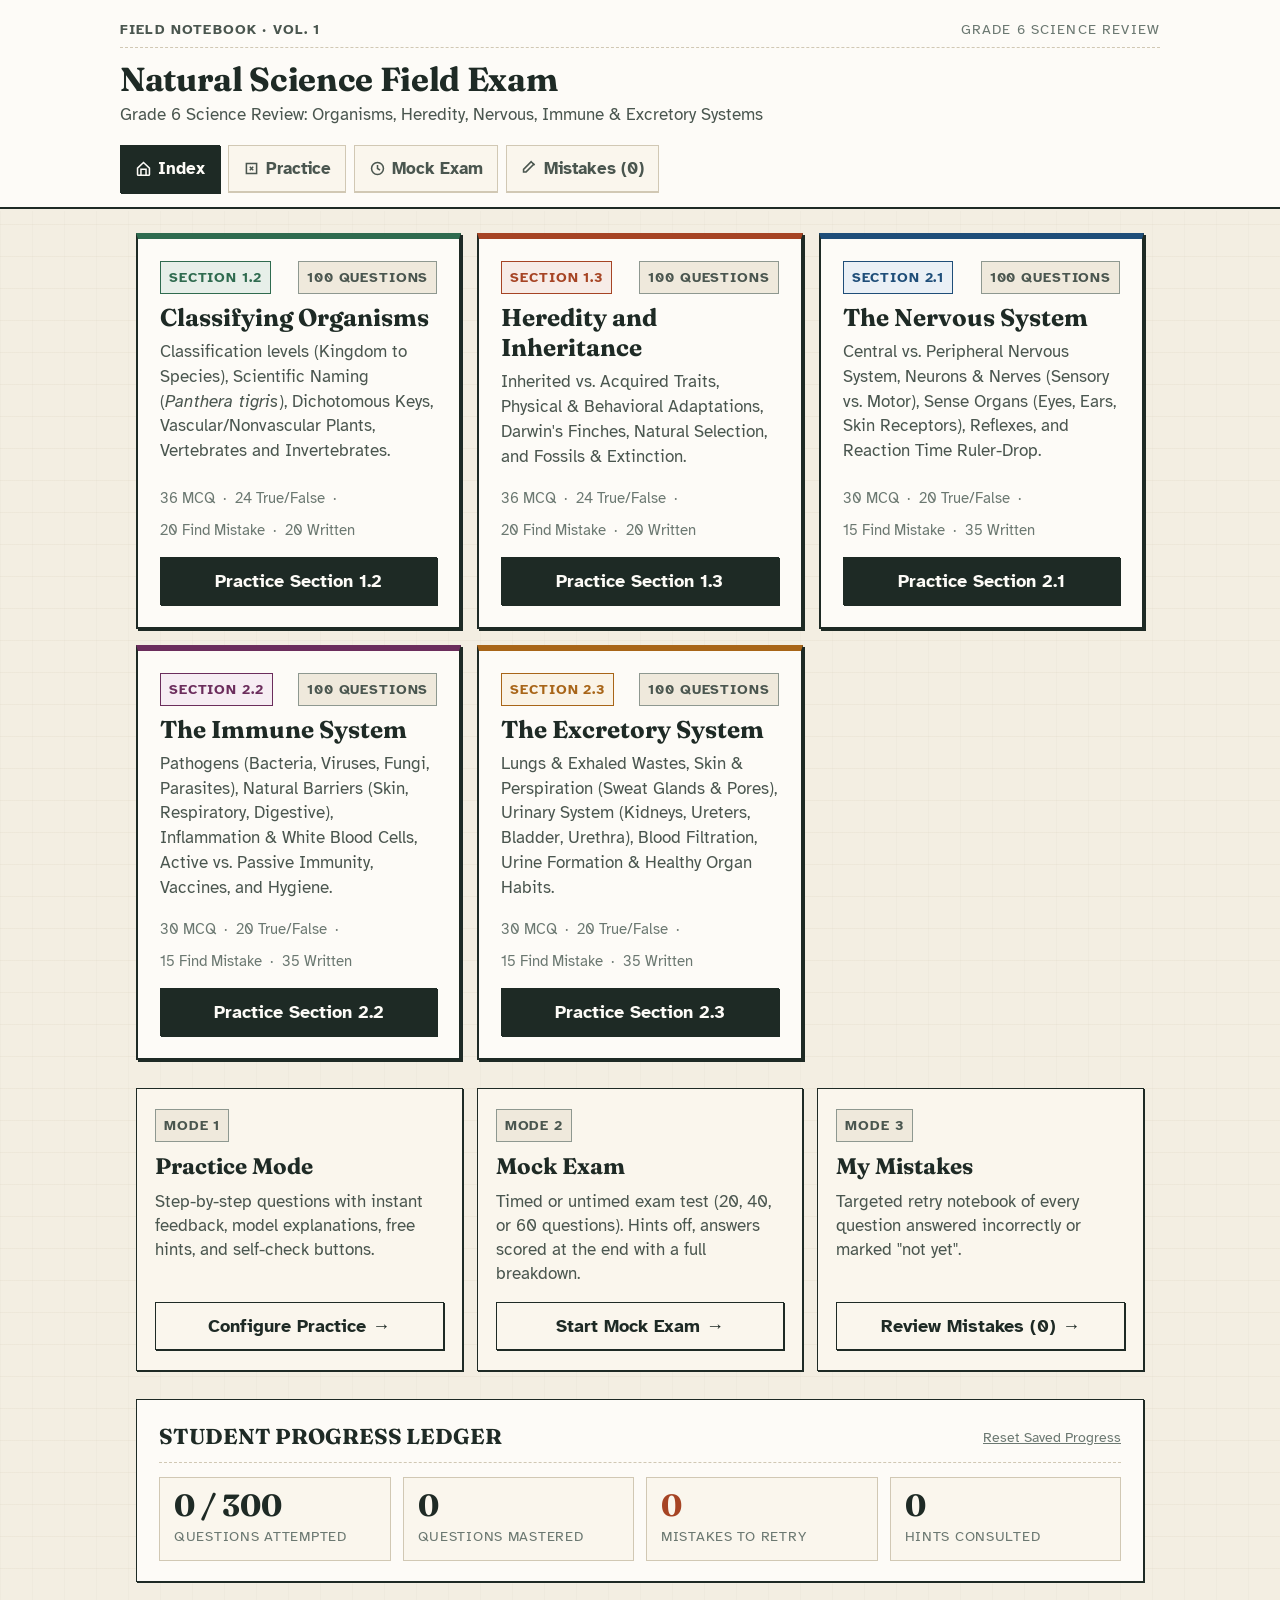
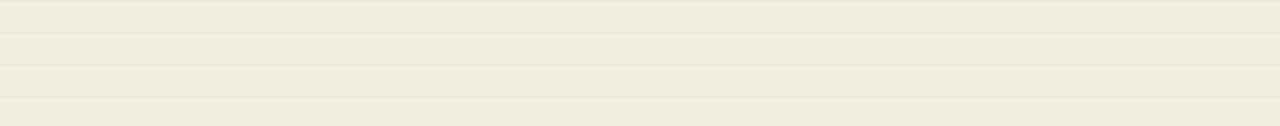
==== commit 7ebd376e: "Add Section 2.3 (The Excretory System) with randomized question arrangement" ====
--- a/standalone_quiz.html
+++ b/standalone_quiz.html
@@ -50,6 +50,10 @@
   --sec-22-accent: #6B2D5C;       /* Antique Plum / Wine */
   --sec-22-bg: #F6EDF3;
   --sec-22-border: #6B2D5C;
+
+  --sec-23-accent: #A86518;       /* Warm Amber Ochre */
+  --sec-23-bg: #FAF3E6;
+  --sec-23-border: #A86518;
   
   /* Assessment Feedback (Color + Icon/Label required) */
   --feedback-correct-ink: #14492E;
@@ -348,6 +352,12 @@
   background: var(--sec-22-bg);
 }
 
+.specimen-tag.sec-23 {
+  border-color: var(--sec-23-accent);
+  color: var(--sec-23-accent);
+  background: var(--sec-23-bg);
+}
+
 .specimen-tag.level-hard {
   background: #F4E8D9;
   color: #8C4300;
@@ -1117,6 +1127,10 @@
   border-top: 6px solid var(--sec-22-accent);
 }
 
+.section-card-23 {
+  border-top: 6px solid var(--sec-23-accent);
+}
+
 .section-card-header {
   display: flex;
   align-items: center;
@@ -1513,7 +1527,7 @@
         <h1 class="notebook-title" id="site-logo" role="button" tabindex="0" title="Return to Notebook Index">
           Natural Science Field Exam
         </h1>
-        <p class="notebook-subtitle">Grade 6 Science Review: Organisms, Heredity, Nervous System &amp; Immune System</p>
+        <p class="notebook-subtitle">Grade 6 Science Review: Organisms, Heredity, Nervous, Immune &amp; Excretory Systems</p>
       </div>
       
       <!-- Top Navigation Tabs -->
@@ -11448,6 +11462,2301 @@
     "model_answer": "She should stay home while sick when possible, cover her mouth and nose when coughing or sneezing, wash her hands with soap, and avoid sharing food or supplies. Covering a cough limits droplets; handwashing removes pathogens from the hands.",
     "orig_number": 27,
     "id": "s22_q100"
+  },
+  {
+    "number": 1,
+    "section": "2.3",
+    "section_title": "The Excretory System",
+    "type": "MCQ",
+    "lp": "LP1",
+    "level": "Medium",
+    "hint": "Key clue: Do not confuse the production of waste by cells with organs that later remove it.",
+    "explanation": "**D. Because cellular respiration releases energy from food** (Carbon dioxide is a waste of the energy-releasing process cellular respiration.)",
+    "image": null,
+    "table_markdown": null,
+    "table_html": null,
+    "prompt": "Why do cells produce carbon dioxide that the lungs must remove?",
+    "options": [
+      {
+        "key": "A",
+        "text": "Because sweat glands make urine"
+      },
+      {
+        "key": "B",
+        "text": "Because the bladder produces gases"
+      },
+      {
+        "key": "C",
+        "text": "Because the skin digests protein"
+      },
+      {
+        "key": "D",
+        "text": "Because cellular respiration releases energy from food"
+      }
+    ],
+    "answer": "D",
+    "orig_number": 54,
+    "id": "s23_q1"
+  },
+  {
+    "number": 2,
+    "section": "2.3",
+    "section_title": "The Excretory System",
+    "type": "Written",
+    "lp": "LP3",
+    "level": "Medium",
+    "hint": "Remember: Remember: ureters connect kidneys to bladder, while the urethra connects bladder to outside.",
+    "explanation": "X is a ureter (one of two), carrying urine from kidney to bladder. Y is the urethra, carrying urine from bladder out of the body. (You distinguished the similarly named tubes by their starting and ending points.)",
+    "image": null,
+    "table_markdown": null,
+    "table_html": null,
+    "prompt": "A diagram labels tube X from a kidney to the bladder and tube Y from the bladder to outside. Name X and Y and explain their different directions.",
+    "model_answer": "X is a ureter (one of two), carrying urine from kidney to bladder. Y is the urethra, carrying urine from bladder out of the body.",
+    "orig_number": 21,
+    "id": "s23_q2"
+  },
+  {
+    "number": 3,
+    "section": "2.3",
+    "section_title": "The Excretory System",
+    "type": "Written",
+    "lp": "LP3",
+    "level": "Hard",
+    "hint": "Remember: The bladder stores urine but does not filter blood; the urethra is the final exit tube.",
+    "explanation": "Kidneys → ureters → urinary bladder → urethra. (You followed the direction of urine from its formation to its exit.)",
+    "image": null,
+    "table_markdown": null,
+    "table_html": null,
+    "prompt": "Complete this function map in words: organ that filters blood → pair of tubes carrying urine → storage organ → tube carrying urine out.",
+    "model_answer": "Kidneys → ureters → urinary bladder → urethra.",
+    "orig_number": 20,
+    "id": "s23_q3"
+  },
+  {
+    "number": 4,
+    "section": "2.3",
+    "section_title": "The Excretory System",
+    "type": "MCQ",
+    "lp": "LP1",
+    "level": "Medium",
+    "hint": "Key clue: Water can leave in exhaled vapor and as liquid sweat or urine.",
+    "explanation": "**C. Lungs exhale water vapor while skin releases water in sweat.** (Different excretory organs remove water in different forms.)",
+    "image": null,
+    "table_markdown": null,
+    "table_html": null,
+    "prompt": "Which statement about water removal is correct?",
+    "options": [
+      {
+        "key": "A",
+        "text": "Only the bladder can remove water."
+      },
+      {
+        "key": "B",
+        "text": "Only lungs can remove water."
+      },
+      {
+        "key": "C",
+        "text": "Lungs exhale water vapor while skin releases water in sweat."
+      },
+      {
+        "key": "D",
+        "text": "The large intestine creates all body sweat."
+      }
+    ],
+    "answer": "C",
+    "orig_number": 64,
+    "id": "s23_q4"
+  },
+  {
+    "number": 5,
+    "section": "2.3",
+    "section_title": "The Excretory System",
+    "type": "Written",
+    "lp": "LP1",
+    "level": "Hard",
+    "hint": "Remember: A body part does not need to be a different organ to take part in two body systems.",
+    "explanation": "The same lungs exchange gases for breathing, taking in oxygen, and also remove carbon dioxide and water vapor wastes when we breathe out. (You explained that one organ can carry out jobs for more than one body system.)",
+    "image": null,
+    "table_markdown": null,
+    "table_html": null,
+    "prompt": "Explain how the lungs belong to both the respiratory system and the excretory system without being two different organs.",
+    "model_answer": "The same lungs exchange gases for breathing, taking in oxygen, and also remove carbon dioxide and water vapor wastes when we breathe out.",
+    "orig_number": 6,
+    "id": "s23_q5"
+  },
+  {
+    "number": 6,
+    "section": "2.3",
+    "section_title": "The Excretory System",
+    "type": "Written",
+    "lp": "LP3",
+    "level": "Medium",
+    "hint": "Remember: The ureter is before the bladder, and the urethra is after it.",
+    "explanation": "Correct route: kidney → ureter → urinary bladder → urethra → outside of body. (You repaired the full pathway instead of changing just one pair of labels.)",
+    "image": null,
+    "table_markdown": null,
+    "table_html": null,
+    "prompt": "A student draws the route as kidney → urethra → urinary bladder → ureter. Identify all the order errors and rewrite the route.",
+    "model_answer": "Correct route: kidney → ureter → urinary bladder → urethra → outside of body.",
+    "orig_number": 30,
+    "id": "s23_q6"
+  },
+  {
+    "number": 7,
+    "section": "2.3",
+    "section_title": "The Excretory System",
+    "type": "MCQ",
+    "lp": "LP1",
+    "level": "Medium",
+    "hint": "Key clue: Remember that skin is an organ, not merely an outer covering.",
+    "explanation": "**D. Skin** (The slides and revision sheet identify skin as the body's largest organ.)",
+    "image": null,
+    "table_markdown": null,
+    "table_html": null,
+    "prompt": "Which is the largest organ of the human body, as stated in Section 2.3?",
+    "options": [
+      {
+        "key": "A",
+        "text": "Lungs"
+      },
+      {
+        "key": "B",
+        "text": "Kidneys"
+      },
+      {
+        "key": "C",
+        "text": "Heart"
+      },
+      {
+        "key": "D",
+        "text": "Skin"
+      }
+    ],
+    "answer": "D",
+    "orig_number": 58,
+    "id": "s23_q7"
+  },
+  {
+    "number": 8,
+    "section": "2.3",
+    "section_title": "The Excretory System",
+    "type": "True/False",
+    "lp": "LP4",
+    "level": "Medium",
+    "hint": "Key clue: The sugar remains dissolved in the collected liquid even when sand is trapped.",
+    "explanation": "True (You identified the different behavior of undissolved sand and dissolved glucose.)",
+    "image": null,
+    "table_markdown": null,
+    "table_html": null,
+    "statement": "Filter paper in the classroom activity retains sand but allows dissolved glucose to travel with the water.",
+    "is_true": true,
+    "raw_answer": "True",
+    "correction": null,
+    "orig_number": 96,
+    "id": "s23_q8"
+  },
+  {
+    "number": 9,
+    "section": "2.3",
+    "section_title": "The Excretory System",
+    "type": "True/False",
+    "lp": "LP3",
+    "level": "Medium",
+    "hint": "Key clue: Remember the paired kidneys and ureters, versus the single bladder and urethra.",
+    "explanation": "True (You matched the names and quantities in the urinary-system diagram.)",
+    "image": null,
+    "table_markdown": null,
+    "table_html": null,
+    "statement": "The human urinary system normally has two kidneys, two ureters, one bladder, and one urethra.",
+    "is_true": true,
+    "raw_answer": "True",
+    "correction": null,
+    "orig_number": 90,
+    "id": "s23_q9"
+  },
+  {
+    "number": 10,
+    "section": "2.3",
+    "section_title": "The Excretory System",
+    "type": "MCQ",
+    "lp": "LP3",
+    "level": "Medium",
+    "hint": "Key clue: The large intestine handles solid digestive waste; lungs, skin, and urinary system participate in excretion.",
+    "explanation": "**B. It removes liquid and gas wastes from the body.** (The lesson defines the excretory system by removing liquid and gas wastes.)",
+    "image": null,
+    "table_markdown": null,
+    "table_html": null,
+    "prompt": "Which description best identifies the excretory system?",
+    "options": [
+      {
+        "key": "A",
+        "text": "It sends messages to body muscles."
+      },
+      {
+        "key": "B",
+        "text": "It removes liquid and gas wastes from the body."
+      },
+      {
+        "key": "C",
+        "text": "It digests all the food a person eats."
+      },
+      {
+        "key": "D",
+        "text": "It produces only solid digestive waste."
+      }
+    ],
+    "answer": "B",
+    "orig_number": 51,
+    "id": "s23_q10"
+  },
+  {
+    "number": 11,
+    "section": "2.3",
+    "section_title": "The Excretory System",
+    "type": "Find the Mistake",
+    "lp": "LP1",
+    "level": "Medium",
+    "hint": "Look closely: Match each waste to its organ: lungs—carbon dioxide and water vapor; kidneys—urea in urine.",
+    "explanation": "The lungs remove carbon dioxide and water vapor during exhalation. The kidneys remove urea and excess water from blood to form urine. (You swapped the confused waste-organ pairs back into their correct places.)",
+    "image": null,
+    "table_markdown": null,
+    "table_html": null,
+    "student_answer": "The lungs remove urea by breathing it out, while the kidneys remove carbon dioxide from the air.",
+    "mistake": "Match each waste to its organ: lungs—carbon dioxide and water vapor; kidneys—urea in urine.",
+    "correct_answer": "The lungs remove carbon dioxide and water vapor during exhalation. The kidneys remove urea and excess water from blood to form urine.",
+    "orig_number": 36,
+    "id": "s23_q11"
+  },
+  {
+    "number": 12,
+    "section": "2.3",
+    "section_title": "The Excretory System",
+    "type": "Written",
+    "lp": "LP2",
+    "level": "Medium",
+    "hint": "Remember: Pores are openings, not the glands that produce sweat.",
+    "explanation": "Sweat is made by sweat glands within the skin and released onto the skin's surface through pores. (You correctly distinguished the glands that produce sweat from pores that let it out.)",
+    "image": null,
+    "table_markdown": null,
+    "table_html": null,
+    "prompt": "Trace the path of sweat from where it is made to where it appears on the body.",
+    "model_answer": "Sweat is made by sweat glands within the skin and released onto the skin's surface through pores.",
+    "orig_number": 10,
+    "id": "s23_q12"
+  },
+  {
+    "number": 13,
+    "section": "2.3",
+    "section_title": "The Excretory System",
+    "type": "MCQ",
+    "lp": "LP1",
+    "level": "Medium",
+    "hint": "Key clue: Do not mix skin structures with urinary pathways.",
+    "explanation": "**C. From sweat glands through pores** (Glands produce sweat, and pores are the openings through which it reaches the surface.)",
+    "image": null,
+    "table_markdown": null,
+    "table_html": null,
+    "prompt": "How does sweat normally reach the outside surface of skin?",
+    "options": [
+      {
+        "key": "A",
+        "text": "From kidneys through ureters"
+      },
+      {
+        "key": "B",
+        "text": "From lungs through bronchi"
+      },
+      {
+        "key": "C",
+        "text": "From sweat glands through pores"
+      },
+      {
+        "key": "D",
+        "text": "From the bladder through the urethra"
+      }
+    ],
+    "answer": "C",
+    "orig_number": 60,
+    "id": "s23_q13"
+  },
+  {
+    "number": 14,
+    "section": "2.3",
+    "section_title": "The Excretory System",
+    "type": "Find the Mistake",
+    "lp": "LP5",
+    "level": "Hard",
+    "hint": "Look closely: All three original behaviors are harmful or unhelpful according to the lesson; revise the lung, skin, and kidney habits.\n\n## Part C — Multiple choice",
+    "explanation": "Avoid polluted air to protect lungs, bathe regularly to care for skin, and avoid taking unnecessary medicines without a doctor's direction to protect kidneys. (You fixed all three habits and connected each to the proper organ.)",
+    "image": null,
+    "table_markdown": null,
+    "table_html": null,
+    "student_answer": "Breathing polluted air, skipping baths, and taking lots of medicine without a prescription all protect the excretory system.\"\n\n## Part C — Multiple choice (Q051–Q080)\n\n*Choose the **one best answer** (A–D).*",
+    "mistake": "All three original behaviors are harmful or unhelpful according to the lesson; revise the lung, skin, and kidney habits.\n\n## Part C — Multiple choice",
+    "correct_answer": "Avoid polluted air to protect lungs, bathe regularly to care for skin, and avoid taking unnecessary medicines without a doctor's direction to protect kidneys.",
+    "orig_number": 50,
+    "id": "s23_q14"
+  },
+  {
+    "number": 15,
+    "section": "2.3",
+    "section_title": "The Excretory System",
+    "type": "Written",
+    "lp": "LP1",
+    "level": "Medium",
+    "hint": "Remember: Do not confuse the excretory system with only the urinary system; lungs and skin also remove wastes.",
+    "explanation": "It removes liquid and gas wastes from the body. The lungs, skin, and kidneys (in the urinary system) help remove different wastes. (You linked the system's purpose to waste removal and named the correct organs.)",
+    "image": null,
+    "table_markdown": null,
+    "table_html": null,
+    "prompt": "Explain why the excretory system is sometimes called the body's cleanup system. Name three organs or structures that help it do this.",
+    "model_answer": "It removes liquid and gas wastes from the body. The lungs, skin, and kidneys (in the urinary system) help remove different wastes.",
+    "orig_number": 1,
+    "id": "s23_q15"
+  },
+  {
+    "number": 16,
+    "section": "2.3",
+    "section_title": "The Excretory System",
+    "type": "Written",
+    "lp": "LP3",
+    "level": "Medium",
+    "hint": "Remember: Collecting a liquid does not mean creating or filtering it. Urine is formed before it reaches the bladder.",
+    "explanation": "Kidneys filter blood to remove wastes and form urine. The bladder stores urine until it is released; it does not filter blood. (You correctly separated filtering from storing.)",
+    "image": null,
+    "table_markdown": null,
+    "table_html": null,
+    "prompt": "A student claims the urinary bladder must filter blood because it collects urine. Explain the difference between what the kidneys and bladder do.",
+    "model_answer": "Kidneys filter blood to remove wastes and form urine. The bladder stores urine until it is released; it does not filter blood.",
+    "orig_number": 22,
+    "id": "s23_q16"
+  },
+  {
+    "number": 17,
+    "section": "2.3",
+    "section_title": "The Excretory System",
+    "type": "True/False",
+    "lp": "LP2",
+    "level": "Medium",
+    "hint": "Key clue: Sweat is not pure water; salts and other waste materials are also present.",
+    "explanation": "True (You accurately identified the components given in the lesson.)",
+    "image": null,
+    "table_markdown": null,
+    "table_html": null,
+    "statement": "Sweat contains water, salts, and other wastes.",
+    "is_true": true,
+    "raw_answer": "True",
+    "correction": null,
+    "orig_number": 85,
+    "id": "s23_q17"
+  },
+  {
+    "number": 18,
+    "section": "2.3",
+    "section_title": "The Excretory System",
+    "type": "Written",
+    "lp": "LP4",
+    "level": "Hard",
+    "hint": "Remember: Do not assume the filter paper separates every substance. Dissolved sugar travels with the water.",
+    "explanation": "Sand remains on filter paper. Water and dissolved sugar pass through; ordinary filter paper traps undissolved sand but does not remove dissolved sugar. (You understood the difference between dissolved and undissolved materials.)",
+    "image": null,
+    "table_markdown": null,
+    "table_html": null,
+    "prompt": "Predict what will be found on the filter paper and what will pass into the collecting flask when a mixture of sand, sugar, and water is filtered. Explain why.",
+    "model_answer": "Sand remains on filter paper. Water and dissolved sugar pass through; ordinary filter paper traps undissolved sand but does not remove dissolved sugar.",
+    "orig_number": 32,
+    "id": "s23_q18"
+  },
+  {
+    "number": 19,
+    "section": "2.3",
+    "section_title": "The Excretory System",
+    "type": "True/False",
+    "lp": "LP5",
+    "level": "Hard",
+    "hint": "Key clue: The lesson recommends water and medical guidance, not unnecessary self-medication.\n\n---\n\n## Coverage and verification summary\n\n| Component | Verified total |\n|---|---:|\n| Free-response questions | **35** |\n| Find-and-correct-the-mistake questions | **15** |\n| Multiple-choice questions | **30** |\n| True/false questions | **20** |\n| **All questions** | **100** |\n| Model answers | **100** |\n| If correct explanations | **100** |\n| If incorrect explanations | **100** |",
+    "explanation": "True (You matched both kidney-care habits in the slides and revision sheet.)",
+    "image": null,
+    "table_markdown": null,
+    "table_html": null,
+    "statement": "A recommended way to protect kidneys is to drink plenty of water and avoid unnecessary medicines without a doctor's prescription.\n\n---",
+    "is_true": true,
+    "raw_answer": "True",
+    "correction": null,
+    "orig_number": 100,
+    "id": "s23_q19"
+  },
+  {
+    "number": 20,
+    "section": "2.3",
+    "section_title": "The Excretory System",
+    "type": "Find the Mistake",
+    "lp": "LP1",
+    "level": "Medium",
+    "hint": "Look closely: Oxygen is used by cells; carbon dioxide is produced as a waste in the lesson.",
+    "explanation": "Cells use oxygen during cellular respiration and produce carbon dioxide waste, which the lungs remove on exhalation. (You corrected both the useful gas and the waste gas.)",
+    "image": null,
+    "table_markdown": null,
+    "table_html": null,
+    "student_answer": "During cellular respiration, cells make oxygen as waste, so the lungs must breathe oxygen out to clean the body.",
+    "mistake": "Oxygen is used by cells; carbon dioxide is produced as a waste in the lesson.",
+    "correct_answer": "Cells use oxygen during cellular respiration and produce carbon dioxide waste, which the lungs remove on exhalation.",
+    "orig_number": 38,
+    "id": "s23_q20"
+  },
+  {
+    "number": 21,
+    "section": "2.3",
+    "section_title": "The Excretory System",
+    "type": "Written",
+    "lp": "LP3",
+    "level": "Medium",
+    "hint": "Remember: The kidneys do not change all of the blood into urine; useful blood continues to circulate.",
+    "explanation": "No. Filtered blood remains blood and returns to circulation, whereas urine is the separate liquid containing wastes and excess water that goes through the ureters. (You identified the two different outputs of kidney filtration.)",
+    "image": null,
+    "table_markdown": null,
+    "table_html": null,
+    "prompt": "Compare 'filtered blood leaving the kidneys' with 'urine leaving the kidneys.' Are they the same liquid? Explain.",
+    "model_answer": "No. Filtered blood remains blood and returns to circulation, whereas urine is the separate liquid containing wastes and excess water that goes through the ureters.",
+    "orig_number": 29,
+    "id": "s23_q21"
+  },
+  {
+    "number": 22,
+    "section": "2.3",
+    "section_title": "The Excretory System",
+    "type": "MCQ",
+    "lp": "LP2",
+    "level": "Medium",
+    "hint": "Key clue: Filtering is selective: the body keeps materials it still needs.",
+    "explanation": "**D. They are returned to the blood.** (The kidneys return useful materials to the blood rather than discarding them.)",
+    "image": null,
+    "table_markdown": null,
+    "table_html": null,
+    "prompt": "What happens to useful nutrients and needed water while kidneys remove wastes?",
+    "options": [
+      {
+        "key": "A",
+        "text": "All become urine."
+      },
+      {
+        "key": "B",
+        "text": "They are released as sweat."
+      },
+      {
+        "key": "C",
+        "text": "They become solid digestive waste."
+      },
+      {
+        "key": "D",
+        "text": "They are returned to the blood."
+      }
+    ],
+    "answer": "D",
+    "orig_number": 73,
+    "id": "s23_q22"
+  },
+  {
+    "number": 23,
+    "section": "2.3",
+    "section_title": "The Excretory System",
+    "type": "MCQ",
+    "lp": "LP1",
+    "level": "Medium",
+    "hint": "Key clue: Check the distinction between the ureters (to bladder) and urethra (out of body).",
+    "explanation": "**C. Kidneys → ureters → bladder → urethra** (Urine flows from kidneys through ureters, is stored in bladder, then exits through urethra.)",
+    "image": null,
+    "table_markdown": null,
+    "table_html": null,
+    "prompt": "Which sequence correctly shows the pathway of urine after it forms?",
+    "options": [
+      {
+        "key": "A",
+        "text": "Bladder → kidneys → ureters → outside"
+      },
+      {
+        "key": "B",
+        "text": "Kidneys → urethra → ureters → bladder"
+      },
+      {
+        "key": "C",
+        "text": "Kidneys → ureters → bladder → urethra"
+      },
+      {
+        "key": "D",
+        "text": "Kidneys → lungs → skin → bladder"
+      }
+    ],
+    "answer": "C",
+    "orig_number": 71,
+    "id": "s23_q23"
+  },
+  {
+    "number": 24,
+    "section": "2.3",
+    "section_title": "The Excretory System",
+    "type": "Written",
+    "lp": "LP2",
+    "level": "Medium",
+    "hint": "Remember: The skin produces sweat, not urine; kidneys form urine, not sweat.",
+    "explanation": "The skin releases sweat containing water and salts; kidneys filter blood and produce urine containing wastes such as urea and excess water. Sweat and urine are made by different organs. (You distinguished two excretory products and the organs that make them.)",
+    "image": null,
+    "table_markdown": null,
+    "table_html": null,
+    "prompt": "Compare the skin and kidneys as excretory organs. Give one waste or substance each removes and explain why their outputs have different names.",
+    "model_answer": "The skin releases sweat containing water and salts; kidneys filter blood and produce urine containing wastes such as urea and excess water. Sweat and urine are made by different organs.",
+    "orig_number": 13,
+    "id": "s23_q24"
+  },
+  {
+    "number": 25,
+    "section": "2.3",
+    "section_title": "The Excretory System",
+    "type": "Written",
+    "lp": "LP1",
+    "level": "Medium",
+    "hint": "Remember: The excretory system mainly removes liquid and gas wastes; the large intestine removes solid digestive wastes.",
+    "explanation": "Carbon dioxide leaves in exhaled air through the lungs; urine leaves through the urinary system; solid digestive waste leaves through the large intestine. (You distinguished the types of waste and their exit routes.)",
+    "image": null,
+    "table_markdown": null,
+    "table_html": null,
+    "prompt": "A student says that all waste leaves the body in the same form. Give one example each of gas, liquid, and solid waste removal, and name the body part involved.",
+    "model_answer": "Carbon dioxide leaves in exhaled air through the lungs; urine leaves through the urinary system; solid digestive waste leaves through the large intestine.",
+    "orig_number": 2,
+    "id": "s23_q25"
+  },
+  {
+    "number": 26,
+    "section": "2.3",
+    "section_title": "The Excretory System",
+    "type": "Find the Mistake",
+    "lp": "LP3",
+    "level": "Medium",
+    "hint": "Look closely: The **ureters** are the pair of tubes into the bladder; the **urethra** is the single exit tube.",
+    "explanation": "Two ureters carry urine from kidneys to the bladder; one urethra carries urine from the bladder out of the body. (You fixed both the organ names and their numbers and directions.)",
+    "image": null,
+    "table_markdown": null,
+    "table_html": null,
+    "student_answer": "Two urethras carry urine from the kidneys into the bladder, and the ureters carry it outside.",
+    "mistake": "The **ureters** are the pair of tubes into the bladder; the **urethra** is the single exit tube.",
+    "correct_answer": "Two ureters carry urine from kidneys to the bladder; one urethra carries urine from the bladder out of the body.",
+    "orig_number": 42,
+    "id": "s23_q26"
+  },
+  {
+    "number": 27,
+    "section": "2.3",
+    "section_title": "The Excretory System",
+    "type": "MCQ",
+    "lp": "LP5",
+    "level": "Hard",
+    "hint": "Key clue: Review the three care targets separately: clean air for lungs, bathing for skin, water for kidneys.\n\n## Part D — True or false",
+    "explanation": "**A. Avoid polluted air—lungs; bathe regularly—skin; drink plenty of water—kidneys** (You correctly linked each recommended habit to its target organ.)",
+    "image": null,
+    "table_markdown": null,
+    "table_html": null,
+    "prompt": "Which combination best matches care habits with the correct excretory organs?",
+    "options": [
+      {
+        "key": "A",
+        "text": "Avoid polluted air—lungs; bathe regularly—skin; drink plenty of water—kidneys"
+      },
+      {
+        "key": "B",
+        "text": "Avoid polluted air—bladder; bathe—kidneys; drink water—lungs only"
+      },
+      {
+        "key": "C",
+        "text": "Take unnecessary medicine—kidneys; avoid bathing—skin; polluted air—lungs"
+      },
+      {
+        "key": "D",
+        "text": "Only exercise matters for every excretory organ"
+      }
+    ],
+    "answer": "A",
+    "orig_number": 80,
+    "id": "s23_q27"
+  },
+  {
+    "number": 28,
+    "section": "2.3",
+    "section_title": "The Excretory System",
+    "type": "True/False",
+    "lp": "LP2",
+    "level": "Medium",
+    "hint": "Key clue: The stress-sweat slide mentions fatty acids and proteins and possible odor when skin bacteria act.",
+    "explanation": "True (You recalled the lesson's contrast between stress sweat and ordinary cooling sweat.)",
+    "image": null,
+    "table_markdown": null,
+    "table_html": null,
+    "statement": "In the slides, stress sweat is described as possibly producing odor when combined with bacteria on the skin.",
+    "is_true": true,
+    "raw_answer": "True",
+    "correction": null,
+    "orig_number": 89,
+    "id": "s23_q28"
+  },
+  {
+    "number": 29,
+    "section": "2.3",
+    "section_title": "The Excretory System",
+    "type": "Written",
+    "lp": "LP2",
+    "level": "Hard",
+    "hint": "Remember: Sweating and cooling are connected, but evaporation is the key step that removes heat.",
+    "explanation": "Because evaporation removes heat. If sweat does not evaporate well, the cooling effect is reduced even though the person is sweating. (You recognized the importance of evaporation rather than the amount of visible sweat alone.)",
+    "image": null,
+    "table_markdown": null,
+    "table_html": null,
+    "prompt": "Why might a person stay hot if sweat covers the skin but hardly evaporates?",
+    "model_answer": "Because evaporation removes heat. If sweat does not evaporate well, the cooling effect is reduced even though the person is sweating.",
+    "orig_number": 12,
+    "id": "s23_q29"
+  },
+  {
+    "number": 30,
+    "section": "2.3",
+    "section_title": "The Excretory System",
+    "type": "MCQ",
+    "lp": "LP1",
+    "level": "Hard",
+    "hint": "Key clue: There are two ureters but typically one urethra and one urinary bladder.",
+    "explanation": "**A. Two kidneys, two ureters, a bladder, and a urethra** (You named all four structures with correct numbers.)",
+    "image": null,
+    "table_markdown": null,
+    "table_html": null,
+    "prompt": "Which complete list correctly names the urinary system?",
+    "options": [
+      {
+        "key": "A",
+        "text": "Two kidneys, two ureters, a bladder, and a urethra"
+      },
+      {
+        "key": "B",
+        "text": "Two kidneys, two urethras, and two bladders"
+      },
+      {
+        "key": "C",
+        "text": "Lungs, skin, bladder, and large intestine"
+      },
+      {
+        "key": "D",
+        "text": "Heart, spinal cord, nerves, and kidneys"
+      }
+    ],
+    "answer": "A",
+    "orig_number": 65,
+    "id": "s23_q30"
+  },
+  {
+    "number": 31,
+    "section": "2.3",
+    "section_title": "The Excretory System",
+    "type": "True/False",
+    "lp": "LP2",
+    "level": "Medium",
+    "hint": "Key clue: Just being wet is not the complete explanation; evaporation helps remove heat.",
+    "explanation": "True (You connected evaporation with heat loss.)",
+    "image": null,
+    "table_markdown": null,
+    "table_html": null,
+    "statement": "The body cools down as sweat evaporates from its skin.",
+    "is_true": true,
+    "raw_answer": "True",
+    "correction": null,
+    "orig_number": 87,
+    "id": "s23_q31"
+  },
+  {
+    "number": 32,
+    "section": "2.3",
+    "section_title": "The Excretory System",
+    "type": "Find the Mistake",
+    "lp": "LP4",
+    "level": "Hard",
+    "hint": "Look closely: The kidneys do not convert all incoming blood, nutrients, and water into urine.",
+    "explanation": "Kidneys remove wastes and excess materials; useful nutrients and needed water are returned to the blood. (You explained selective filtration and the return of needed substances.)",
+    "image": null,
+    "table_markdown": null,
+    "table_html": null,
+    "student_answer": "When kidneys filter blood, all nutrients and all water become urine with the wastes.",
+    "mistake": "The kidneys do not convert all incoming blood, nutrients, and water into urine.",
+    "correct_answer": "Kidneys remove wastes and excess materials; useful nutrients and needed water are returned to the blood.",
+    "orig_number": 45,
+    "id": "s23_q32"
+  },
+  {
+    "number": 33,
+    "section": "2.3",
+    "section_title": "The Excretory System",
+    "type": "MCQ",
+    "lp": "LP2",
+    "level": "Medium",
+    "hint": "Key clue: The bladder stores urine after it is formed; it does not do the blood filtering.",
+    "explanation": "**D. Kidneys** (The two kidneys filter blood and remove urea and excess materials.)",
+    "image": null,
+    "table_markdown": null,
+    "table_html": null,
+    "prompt": "Which organs remove wastes such as urea from blood?",
+    "options": [
+      {
+        "key": "A",
+        "text": "Ears"
+      },
+      {
+        "key": "B",
+        "text": "Sweat pores"
+      },
+      {
+        "key": "C",
+        "text": "Urinary bladder"
+      },
+      {
+        "key": "D",
+        "text": "Kidneys"
+      }
+    ],
+    "answer": "D",
+    "orig_number": 69,
+    "id": "s23_q33"
+  },
+  {
+    "number": 34,
+    "section": "2.3",
+    "section_title": "The Excretory System",
+    "type": "Written",
+    "lp": "LP4",
+    "level": "Medium",
+    "hint": "Remember: Do not say kidneys simply trap sand or that filter paper can do everything living kidneys do.",
+    "explanation": "Both remove some materials from a mixture. The paper traps sand while dissolved glucose passes; kidneys biologically filter blood, remove wastes such as urea, and return useful water and nutrients. (You treated the experiment as a model while recognizing that kidneys are more selective.)",
+    "image": null,
+    "table_markdown": null,
+    "table_html": null,
+    "prompt": "Explain one similarity and one difference between the classroom filter-paper experiment and the kidneys filtering blood.",
+    "model_answer": "Both remove some materials from a mixture. The paper traps sand while dissolved glucose passes; kidneys biologically filter blood, remove wastes such as urea, and return useful water and nutrients.",
+    "orig_number": 34,
+    "id": "s23_q34"
+  },
+  {
+    "number": 35,
+    "section": "2.3",
+    "section_title": "The Excretory System",
+    "type": "Written",
+    "lp": "LP4",
+    "level": "Medium",
+    "hint": "Remember: The sugar is dissolved in water; the sand is the undissolved solid, and the paper sits inside the funnel.",
+    "explanation": "Water, sand, and sugar (glucose) go into the beaker; a funnel containing filter paper is placed over a plastic bottle or Erlenmeyer flask to collect the liquid. (You recalled both the mixture and the filtering/collection setup.)",
+    "image": null,
+    "table_markdown": null,
+    "table_html": null,
+    "prompt": "In the classroom filtration experiment, list the ingredients placed in the beaker and the equipment used to collect filtered liquid.",
+    "model_answer": "Water, sand, and sugar (glucose) go into the beaker; a funnel containing filter paper is placed over a plastic bottle or Erlenmeyer flask to collect the liquid.",
+    "orig_number": 31,
+    "id": "s23_q35"
+  },
+  {
+    "number": 36,
+    "section": "2.3",
+    "section_title": "The Excretory System",
+    "type": "MCQ",
+    "lp": "LP1",
+    "level": "Hard",
+    "hint": "Key clue: The urethra begins at the bladder and goes outward; it is not the pair of tubes.",
+    "explanation": "**C. Ureters** (Each kidney connects to the bladder through a ureter.)",
+    "image": null,
+    "table_markdown": null,
+    "table_html": null,
+    "prompt": "In a labeled diagram, label X points to the pair of tubes connecting the kidneys to the bladder. What is X?",
+    "options": [
+      {
+        "key": "A",
+        "text": "Urethra"
+      },
+      {
+        "key": "B",
+        "text": "Sweat gland"
+      },
+      {
+        "key": "C",
+        "text": "Ureters"
+      },
+      {
+        "key": "D",
+        "text": "Lungs"
+      }
+    ],
+    "answer": "C",
+    "orig_number": 75,
+    "id": "s23_q36"
+  },
+  {
+    "number": 37,
+    "section": "2.3",
+    "section_title": "The Excretory System",
+    "type": "True/False",
+    "lp": "LP1",
+    "level": "Medium",
+    "hint": "Key clue: Cells create carbon dioxide during the energy-releasing process; the lungs expel it.",
+    "explanation": "True (You connected cellular respiration with carbon dioxide excretion.)",
+    "image": null,
+    "table_markdown": null,
+    "table_html": null,
+    "statement": "Carbon dioxide is a waste made during cellular respiration and must be removed from the body.",
+    "is_true": true,
+    "raw_answer": "True",
+    "correction": null,
+    "orig_number": 84,
+    "id": "s23_q37"
+  },
+  {
+    "number": 38,
+    "section": "2.3",
+    "section_title": "The Excretory System",
+    "type": "True/False",
+    "lp": "LP3",
+    "level": "Medium",
+    "hint": "Key clue: The bladder stores urine before its final exit through the urethra.",
+    "explanation": "False — urine travels from kidneys through ureters to bladder, then through urethra to outside. (You reordered the urine pathway correctly.)",
+    "image": null,
+    "table_markdown": null,
+    "table_html": null,
+    "statement": "After leaving the kidneys, urine travels first through the urethra, then through the ureters, and finally to the bladder.",
+    "is_true": false,
+    "raw_answer": "False — urine travels from kidneys through ureters to bladder, then through urethra to outside.",
+    "correction": "urine travels from kidneys through ureters to bladder, then through urethra to outside.",
+    "orig_number": 95,
+    "id": "s23_q38"
+  },
+  {
+    "number": 39,
+    "section": "2.3",
+    "section_title": "The Excretory System",
+    "type": "Written",
+    "lp": "LP4",
+    "level": "Medium",
+    "hint": "Remember: Clear water after filtration is not evidence that dissolved sugar has been removed.",
+    "explanation": "Dissolved sugar may be present even when the liquid looks clear. The glucose test strip checks whether glucose passed through the filter paper. (You identified the purpose of testing for a substance that cannot be judged by appearance alone.)",
+    "image": null,
+    "table_markdown": null,
+    "table_html": null,
+    "prompt": "After filtering, why does the experiment ask students to use a glucose test strip instead of only looking at the clear liquid?",
+    "model_answer": "Dissolved sugar may be present even when the liquid looks clear. The glucose test strip checks whether glucose passed through the filter paper.",
+    "orig_number": 33,
+    "id": "s23_q39"
+  },
+  {
+    "number": 40,
+    "section": "2.3",
+    "section_title": "The Excretory System",
+    "type": "Find the Mistake",
+    "lp": "LP1",
+    "level": "Medium",
+    "hint": "Look closely: Do not reverse the functions: solid digestive waste is linked to the large intestine.",
+    "explanation": "The large intestine removes solid digestive waste. The excretory system removes liquid and gas wastes through organs such as kidneys, skin, and lungs. (You separated elimination of solid digestive waste from excretion of liquid and gas wastes.)",
+    "image": null,
+    "table_markdown": null,
+    "table_html": null,
+    "student_answer": "The large intestine removes gas wastes, and the excretory system removes solid food waste.",
+    "mistake": "Do not reverse the functions: solid digestive waste is linked to the large intestine.",
+    "correct_answer": "The large intestine removes solid digestive waste. The excretory system removes liquid and gas wastes through organs such as kidneys, skin, and lungs.",
+    "orig_number": 37,
+    "id": "s23_q40"
+  },
+  {
+    "number": 41,
+    "section": "2.3",
+    "section_title": "The Excretory System",
+    "type": "Written",
+    "lp": "LP4",
+    "level": "Hard",
+    "hint": "Remember: Urea is not the same as urine; it is one waste substance found in urine.",
+    "explanation": "Urea is a waste product made when proteins are broken down. The kidneys remove urea from blood and release it in urine. (You named the source of urea and where it is removed.)",
+    "image": null,
+    "table_markdown": null,
+    "table_html": null,
+    "prompt": "What is urea, where does it come from, and which organs remove it from blood?",
+    "model_answer": "Urea is a waste product made when proteins are broken down. The kidneys remove urea from blood and release it in urine.",
+    "orig_number": 24,
+    "id": "s23_q41"
+  },
+  {
+    "number": 42,
+    "section": "2.3",
+    "section_title": "The Excretory System",
+    "type": "Find the Mistake",
+    "lp": "LP4",
+    "level": "Medium",
+    "hint": "Look closely: A glucose test strip measures glucose presence, not sand particles.",
+    "explanation": "The glucose test strip checks the collected liquid for dissolved sugar (glucose). Sand can be seen on the filter paper. (You identified the test strip's specific purpose.)",
+    "image": null,
+    "table_markdown": null,
+    "table_html": null,
+    "student_answer": "The glucose test strip is used to check whether grains of sand stayed on the paper.",
+    "mistake": "A glucose test strip measures glucose presence, not sand particles.",
+    "correct_answer": "The glucose test strip checks the collected liquid for dissolved sugar (glucose). Sand can be seen on the filter paper.",
+    "orig_number": 48,
+    "id": "s23_q42"
+  },
+  {
+    "number": 43,
+    "section": "2.3",
+    "section_title": "The Excretory System",
+    "type": "MCQ",
+    "lp": "LP1",
+    "level": "Medium",
+    "hint": "Key clue: Carbon dioxide is a waste, not the useful oxygen entering the lungs.",
+    "explanation": "**A. It is a toxic waste that can interfere with body functions.** (Carbon dioxide needs removal because a large buildup can affect the body's functioning.)",
+    "image": null,
+    "table_markdown": null,
+    "table_html": null,
+    "prompt": "Why is a serious buildup of carbon dioxide in blood harmful?",
+    "options": [
+      {
+        "key": "A",
+        "text": "It is a toxic waste that can interfere with body functions."
+      },
+      {
+        "key": "B",
+        "text": "It is the same as needed oxygen."
+      },
+      {
+        "key": "C",
+        "text": "It always turns into urine in the lungs."
+      },
+      {
+        "key": "D",
+        "text": "It is a nutrient the cells must store."
+      }
+    ],
+    "answer": "A",
+    "orig_number": 57,
+    "id": "s23_q43"
+  },
+  {
+    "number": 44,
+    "section": "2.3",
+    "section_title": "The Excretory System",
+    "type": "Written",
+    "lp": "LP2",
+    "level": "Medium",
+    "hint": "Remember: Sweat is most effective at cooling when it evaporates, rather than simply because the skin is wet.",
+    "explanation": "Sweat glands release sweat. When sweat evaporates from the skin, it removes heat, cooling the body. (You linked muscle activity, sweating, evaporation, and cooling in the correct order.)",
+    "image": null,
+    "table_markdown": null,
+    "table_html": null,
+    "prompt": "A runner's muscles produce more heat during exercise. Describe what the skin does next and how the runner cools.",
+    "model_answer": "Sweat glands release sweat. When sweat evaporates from the skin, it removes heat, cooling the body.",
+    "orig_number": 11,
+    "id": "s23_q44"
+  },
+  {
+    "number": 45,
+    "section": "2.3",
+    "section_title": "The Excretory System",
+    "type": "MCQ",
+    "lp": "LP1",
+    "level": "Medium",
+    "hint": "Key clue: The lesson distinguishes solid wastes from the liquid and gas wastes of the excretory system.",
+    "explanation": "**C. Large intestine** (The large intestine is responsible for eliminating solid digestive wastes.)",
+    "image": null,
+    "table_markdown": null,
+    "table_html": null,
+    "prompt": "Which organ removes solid wastes remaining after digestion, according to the lesson?",
+    "options": [
+      {
+        "key": "A",
+        "text": "Kidney"
+      },
+      {
+        "key": "B",
+        "text": "Lung"
+      },
+      {
+        "key": "C",
+        "text": "Large intestine"
+      },
+      {
+        "key": "D",
+        "text": "Ureter"
+      }
+    ],
+    "answer": "C",
+    "orig_number": 56,
+    "id": "s23_q45"
+  },
+  {
+    "number": 46,
+    "section": "2.3",
+    "section_title": "The Excretory System",
+    "type": "MCQ",
+    "lp": "LP1",
+    "level": "Medium",
+    "hint": "Key clue: Kidneys produce urine, while the bladder stores it until release.",
+    "explanation": "**C. Urinary bladder** (The urinary bladder is the storage organ in the urine pathway.)",
+    "image": null,
+    "table_markdown": null,
+    "table_html": null,
+    "prompt": "Which organ temporarily stores urine before it leaves the body?",
+    "options": [
+      {
+        "key": "A",
+        "text": "Kidney"
+      },
+      {
+        "key": "B",
+        "text": "Ureter"
+      },
+      {
+        "key": "C",
+        "text": "Urinary bladder"
+      },
+      {
+        "key": "D",
+        "text": "Lung"
+      }
+    ],
+    "answer": "C",
+    "orig_number": 67,
+    "id": "s23_q46"
+  },
+  {
+    "number": 47,
+    "section": "2.3",
+    "section_title": "The Excretory System",
+    "type": "Written",
+    "lp": "LP3",
+    "level": "Medium",
+    "hint": "Remember: Do not confuse the two ureters with the single urethra; they are different tubes.",
+    "explanation": "Two kidneys, two ureters, one urinary bladder, and one urethra. (You included the correct names and numbers of the urinary structures.)",
+    "image": null,
+    "table_markdown": null,
+    "table_html": null,
+    "prompt": "List all four different kinds of structures that make up the urinary system and state how many of each a typical person has.",
+    "model_answer": "Two kidneys, two ureters, one urinary bladder, and one urethra.",
+    "orig_number": 19,
+    "id": "s23_q47"
+  },
+  {
+    "number": 48,
+    "section": "2.3",
+    "section_title": "The Excretory System",
+    "type": "MCQ",
+    "lp": "LP1",
+    "level": "Medium",
+    "hint": "Key clue: Kidneys form urine, the bladder stores urine, and skin produces sweat.",
+    "explanation": "**B. Take in oxygen and remove carbon dioxide** (Lungs are respiratory organs and excretory organs at the same time.)",
+    "image": null,
+    "table_markdown": null,
+    "table_html": null,
+    "prompt": "A person's lungs are working normally. Which pair of roles do they perform?",
+    "options": [
+      {
+        "key": "A",
+        "text": "Make and store urine"
+      },
+      {
+        "key": "B",
+        "text": "Take in oxygen and remove carbon dioxide"
+      },
+      {
+        "key": "C",
+        "text": "Filter urea and store excess glucose"
+      },
+      {
+        "key": "D",
+        "text": "Produce sweat and control pores"
+      }
+    ],
+    "answer": "B",
+    "orig_number": 55,
+    "id": "s23_q48"
+  },
+  {
+    "number": 49,
+    "section": "2.3",
+    "section_title": "The Excretory System",
+    "type": "Written",
+    "lp": "LP1",
+    "level": "Medium",
+    "hint": "Remember: It is not enough to say carbon dioxide is 'bad'; explain that it must be removed because buildup can harm body functions.",
+    "explanation": "Carbon dioxide is a toxic waste. A serious buildup can cause problems such as muscle spasms and reduced nervous-system activity; exhalation prevents its buildup. (You explained the danger of accumulating waste and the lungs' protective role.)",
+    "image": null,
+    "table_markdown": null,
+    "table_html": null,
+    "prompt": "A classmate asks why it is dangerous for carbon dioxide to build up in blood. Answer using the effect described in the lesson.",
+    "model_answer": "Carbon dioxide is a toxic waste. A serious buildup can cause problems such as muscle spasms and reduced nervous-system activity; exhalation prevents its buildup.",
+    "orig_number": 8,
+    "id": "s23_q49"
+  },
+  {
+    "number": 50,
+    "section": "2.3",
+    "section_title": "The Excretory System",
+    "type": "MCQ",
+    "lp": "LP1",
+    "level": "Medium",
+    "hint": "Key clue: Sweat is not urine, and the body does not stop producing heat during activity.",
+    "explanation": "**A. Evaporating sweat removes heat from skin.** (Evaporation is the key cooling mechanism emphasized in the lesson.)",
+    "image": null,
+    "table_markdown": null,
+    "table_html": null,
+    "prompt": "Why does sweat cool the body when a runner exercises?",
+    "options": [
+      {
+        "key": "A",
+        "text": "Evaporating sweat removes heat from skin."
+      },
+      {
+        "key": "B",
+        "text": "Sweat causes cells to stop releasing energy."
+      },
+      {
+        "key": "C",
+        "text": "The body turns sweat into carbon dioxide."
+      },
+      {
+        "key": "D",
+        "text": "Urine passes through skin pores."
+      }
+    ],
+    "answer": "A",
+    "orig_number": 61,
+    "id": "s23_q50"
+  },
+  {
+    "number": 51,
+    "section": "2.3",
+    "section_title": "The Excretory System",
+    "type": "True/False",
+    "lp": "LP1",
+    "level": "Medium",
+    "hint": "Key clue: The lung's excretory role includes carbon dioxide and water vapor, not only oxygen exchange.",
+    "explanation": "True (You identified both wastes removed by lungs in exhaled air.)",
+    "image": null,
+    "table_markdown": null,
+    "table_html": null,
+    "statement": "The lungs excrete carbon dioxide and water vapor when a person breathes out.",
+    "is_true": true,
+    "raw_answer": "True",
+    "correction": null,
+    "orig_number": 81,
+    "id": "s23_q51"
+  },
+  {
+    "number": 52,
+    "section": "2.3",
+    "section_title": "The Excretory System",
+    "type": "Find the Mistake",
+    "lp": "LP3",
+    "level": "Medium",
+    "hint": "Look closely: Urine is formed in kidneys; the bladder does not filter blood.",
+    "explanation": "Kidneys filter blood and make urine. The urinary bladder stores urine until it is released. (You separated kidney filtration from bladder storage.)",
+    "image": null,
+    "table_markdown": null,
+    "table_html": null,
+    "student_answer": "The urinary bladder filters blood to make urine, and the kidneys store it until a person visits the toilet.",
+    "mistake": "Urine is formed in kidneys; the bladder does not filter blood.",
+    "correct_answer": "Kidneys filter blood and make urine. The urinary bladder stores urine until it is released.",
+    "orig_number": 43,
+    "id": "s23_q52"
+  },
+  {
+    "number": 53,
+    "section": "2.3",
+    "section_title": "The Excretory System",
+    "type": "MCQ",
+    "lp": "LP4",
+    "level": "Hard",
+    "hint": "Key clue: Do not confuse urea with sugar/glucose from the filtering experiment.",
+    "explanation": "**B. Proteins** (The lesson specifically links urea to protein breakdown.)",
+    "image": null,
+    "table_markdown": null,
+    "table_html": null,
+    "prompt": "Urea is a waste product formed mainly during the breakdown of which type of food substance in the body?",
+    "options": [
+      {
+        "key": "A",
+        "text": "Water"
+      },
+      {
+        "key": "B",
+        "text": "Proteins"
+      },
+      {
+        "key": "C",
+        "text": "Oxygen"
+      },
+      {
+        "key": "D",
+        "text": "Sunlight"
+      }
+    ],
+    "answer": "B",
+    "orig_number": 70,
+    "id": "s23_q53"
+  },
+  {
+    "number": 54,
+    "section": "2.3",
+    "section_title": "The Excretory System",
+    "type": "MCQ",
+    "lp": "LP4",
+    "level": "Medium",
+    "hint": "Key clue: A clear filtrate is not proof that all dissolved material is gone.",
+    "explanation": "**D. Dissolved glucose passes through the filter paper with water.** (You understood why filtration of sand does not remove dissolved glucose.)",
+    "image": null,
+    "table_markdown": null,
+    "table_html": null,
+    "prompt": "Why may the filtered liquid still contain sugar?",
+    "options": [
+      {
+        "key": "A",
+        "text": "Sand turns into sugar during filtering."
+      },
+      {
+        "key": "B",
+        "text": "The funnel creates new sugar."
+      },
+      {
+        "key": "C",
+        "text": "Sugar particles are always larger than grains of sand."
+      },
+      {
+        "key": "D",
+        "text": "Dissolved glucose passes through the filter paper with water."
+      }
+    ],
+    "answer": "D",
+    "orig_number": 77,
+    "id": "s23_q54"
+  },
+  {
+    "number": 55,
+    "section": "2.3",
+    "section_title": "The Excretory System",
+    "type": "Find the Mistake",
+    "lp": "LP5",
+    "level": "Medium",
+    "hint": "Look closely: Kidneys need a healthy water supply to help remove waste; the slide advises drinking plenty of water.",
+    "explanation": "Drinking plenty of water is a lesson-based habit that helps maintain healthy kidney function. (You rejected the idea that avoiding water is good for kidneys.)",
+    "image": null,
+    "table_markdown": null,
+    "table_html": null,
+    "student_answer": "Drinking too little water keeps the kidneys healthier because the kidneys will not need to remove liquid.",
+    "mistake": "Kidneys need a healthy water supply to help remove waste; the slide advises drinking plenty of water.",
+    "correct_answer": "Drinking plenty of water is a lesson-based habit that helps maintain healthy kidney function.",
+    "orig_number": 49,
+    "id": "s23_q55"
+  },
+  {
+    "number": 56,
+    "section": "2.3",
+    "section_title": "The Excretory System",
+    "type": "Written",
+    "lp": "LP1",
+    "level": "Medium",
+    "hint": "Remember: The lungs do not create the carbon dioxide waste; cells produce it during cellular respiration.",
+    "explanation": "Cells continually release energy from food by cellular respiration and produce carbon dioxide waste; the lungs remove that waste when the person exhales. (You connected the waste made in cells to its removal by the lungs.)",
+    "image": null,
+    "table_markdown": null,
+    "table_html": null,
+    "prompt": "Why does cellular respiration make the lungs important to waste removal, even while a person is resting?",
+    "model_answer": "Cells continually release energy from food by cellular respiration and produce carbon dioxide waste; the lungs remove that waste when the person exhales.",
+    "orig_number": 4,
+    "id": "s23_q56"
+  },
+  {
+    "number": 57,
+    "section": "2.3",
+    "section_title": "The Excretory System",
+    "type": "MCQ",
+    "lp": "LP1",
+    "level": "Hard",
+    "hint": "Key clue: The bladder is for urine storage; it does not control sweat reaching the skin.",
+    "explanation": "**B. Muscle work produces heat, so skin excretes sweat.** (Working muscles produce heat, and the skin helps cool the body through sweat.)",
+    "image": null,
+    "table_markdown": null,
+    "table_html": null,
+    "prompt": "A runner is hot and sweaty. Which statement correctly links muscle action and skin response?",
+    "options": [
+      {
+        "key": "A",
+        "text": "Muscles release sweat into kidneys."
+      },
+      {
+        "key": "B",
+        "text": "Muscle work produces heat, so skin excretes sweat."
+      },
+      {
+        "key": "C",
+        "text": "The bladder pumps sweat onto the skin."
+      },
+      {
+        "key": "D",
+        "text": "The lungs stop removing gas wastes."
+      }
+    ],
+    "answer": "B",
+    "orig_number": 62,
+    "id": "s23_q57"
+  },
+  {
+    "number": 58,
+    "section": "2.3",
+    "section_title": "The Excretory System",
+    "type": "Find the Mistake",
+    "lp": "LP4",
+    "level": "Hard",
+    "hint": "Look closely: Paper filtering is not a test for glucose removal; dissolved glucose can remain in the collected liquid.",
+    "explanation": "The paper retains undissolved sand, while water and dissolved sugar (glucose) pass through. (You applied the distinction between dissolved and undissolved materials.)",
+    "image": null,
+    "table_markdown": null,
+    "table_html": null,
+    "student_answer": "In the sand-sugar-water experiment, the filter paper keeps the dissolved sugar, and the sand dissolves and passes through.",
+    "mistake": "Paper filtering is not a test for glucose removal; dissolved glucose can remain in the collected liquid.",
+    "correct_answer": "The paper retains undissolved sand, while water and dissolved sugar (glucose) pass through.",
+    "orig_number": 47,
+    "id": "s23_q58"
+  },
+  {
+    "number": 59,
+    "section": "2.3",
+    "section_title": "The Excretory System",
+    "type": "MCQ",
+    "lp": "LP1",
+    "level": "Medium",
+    "hint": "Key clue: The urethra, not the ureters, is the final tube that carries urine out of the body.",
+    "explanation": "**B. Carry urine from kidneys to bladder** (Ureters connect each kidney to the urinary bladder.)",
+    "image": null,
+    "table_markdown": null,
+    "table_html": null,
+    "prompt": "What is the function of the ureters?",
+    "options": [
+      {
+        "key": "A",
+        "text": "Collect sweat from pores"
+      },
+      {
+        "key": "B",
+        "text": "Carry urine from kidneys to bladder"
+      },
+      {
+        "key": "C",
+        "text": "Filter carbon dioxide from air"
+      },
+      {
+        "key": "D",
+        "text": "Carry urine from bladder out of the body"
+      }
+    ],
+    "answer": "B",
+    "orig_number": 66,
+    "id": "s23_q59"
+  },
+  {
+    "number": 60,
+    "section": "2.3",
+    "section_title": "The Excretory System",
+    "type": "Written",
+    "lp": "LP2",
+    "level": "Medium",
+    "hint": "Remember: The skin is a protective barrier, but Section 2.3 also teaches waste removal and cooling.",
+    "explanation": "Skin releases sweat containing water and wastes, and helps regulate body temperature by cooling through evaporation. (You went beyond protection to the skin's excretory and cooling functions.)",
+    "image": null,
+    "table_markdown": null,
+    "table_html": null,
+    "prompt": "A child says, 'Skin is just a cover that protects us.' Identify two more jobs of the skin taught in this section.",
+    "model_answer": "Skin releases sweat containing water and wastes, and helps regulate body temperature by cooling through evaporation.",
+    "orig_number": 14,
+    "id": "s23_q60"
+  },
+  {
+    "number": 61,
+    "section": "2.3",
+    "section_title": "The Excretory System",
+    "type": "MCQ",
+    "lp": "LP1",
+    "level": "Medium",
+    "hint": "Key clue: Do not confuse 'some water is returned to blood' with 'none can be excreted.'",
+    "explanation": "**B. Kidneys can remove extra water as part of urine.** (The kidneys regulate excess water by excreting some of it in urine.)",
+    "image": null,
+    "table_markdown": null,
+    "table_html": null,
+    "prompt": "Which statement correctly explains how the body handles excess water?",
+    "options": [
+      {
+        "key": "A",
+        "text": "All water must stay in blood forever."
+      },
+      {
+        "key": "B",
+        "text": "Kidneys can remove extra water as part of urine."
+      },
+      {
+        "key": "C",
+        "text": "Lungs turn all excess water into urea."
+      },
+      {
+        "key": "D",
+        "text": "Only sweat glands can remove water."
+      }
+    ],
+    "answer": "B",
+    "orig_number": 74,
+    "id": "s23_q61"
+  },
+  {
+    "number": 62,
+    "section": "2.3",
+    "section_title": "The Excretory System",
+    "type": "MCQ",
+    "lp": "LP1",
+    "level": "Medium",
+    "hint": "Key clue: Urine and urea belong to urinary excretion, while solid digestive waste leaves by the large intestine.",
+    "explanation": "**A. Carbon dioxide and water vapor** (Exhalation removes carbon dioxide and water vapor as the lesson describes.)",
+    "image": null,
+    "table_markdown": null,
+    "table_html": null,
+    "prompt": "Which two substances are expelled by the lungs in exhaled air as waste?",
+    "options": [
+      {
+        "key": "A",
+        "text": "Carbon dioxide and water vapor"
+      },
+      {
+        "key": "B",
+        "text": "Urea and glucose"
+      },
+      {
+        "key": "C",
+        "text": "Urine and salts"
+      },
+      {
+        "key": "D",
+        "text": "Solid waste and glucose"
+      }
+    ],
+    "answer": "A",
+    "orig_number": 53,
+    "id": "s23_q62"
+  },
+  {
+    "number": 63,
+    "section": "2.3",
+    "section_title": "The Excretory System",
+    "type": "Written",
+    "lp": "LP5",
+    "level": "Hard",
+    "hint": "Remember: Give a habit for each target organ, not three versions of 'drink water' or advice unrelated to the lesson.\n\n## Part B — Find and correct the mistake",
+    "explanation": "Lungs: avoid polluted air or exercise to support breathing. Skin: bathe regularly so skin stays clean and sweat pores remain open. Kidneys: drink plenty of water and avoid unnecessary medicines without a doctor's direction. (You linked three habits to three different excretory organs and their roles.)",
+    "image": null,
+    "table_markdown": null,
+    "table_html": null,
+    "prompt": "An athlete asks for a practical plan to care for the lungs, skin, and kidneys. Give one lesson-based habit for each and explain its purpose.\n\n## Part B — Find and correct the mistake (Q036–Q050)\n\n*Every statement is incorrect. Identify the misconception and write a scientifically correct replacement.*",
+    "model_answer": "Lungs: avoid polluted air or exercise to support breathing. Skin: bathe regularly so skin stays clean and sweat pores remain open. Kidneys: drink plenty of water and avoid unnecessary medicines without a doctor's direction.",
+    "orig_number": 35,
+    "id": "s23_q63"
+  },
+  {
+    "number": 64,
+    "section": "2.3",
+    "section_title": "The Excretory System",
+    "type": "Written",
+    "lp": "LP3",
+    "level": "Medium",
+    "hint": "Remember: The ureter carries urine onward; it does not itself filter blood or release urine outside the body.",
+    "explanation": "Transport of urine from the kidney to the urinary bladder would be interrupted because that tube is a ureter. (You used the tube's function to predict the problem.)",
+    "image": null,
+    "table_markdown": null,
+    "table_html": null,
+    "prompt": "One kidney is connected to the bladder by a tube. If urine could not travel through that tube, which stage of the urine pathway would be interrupted?",
+    "model_answer": "Transport of urine from the kidney to the urinary bladder would be interrupted because that tube is a ureter.",
+    "orig_number": 25,
+    "id": "s23_q64"
+  },
+  {
+    "number": 65,
+    "section": "2.3",
+    "section_title": "The Excretory System",
+    "type": "True/False",
+    "lp": "LP4",
+    "level": "Medium",
+    "hint": "Key clue: Keep 'wastes removed' and 'useful materials returned' as separate actions.",
+    "explanation": "True (You understood that filtration does not discard every substance.)",
+    "image": null,
+    "table_markdown": null,
+    "table_html": null,
+    "statement": "In urine formation, useful nutrients and needed water may return to the blood while excess materials are removed.",
+    "is_true": true,
+    "raw_answer": "True",
+    "correction": null,
+    "orig_number": 94,
+    "id": "s23_q65"
+  },
+  {
+    "number": 66,
+    "section": "2.3",
+    "section_title": "The Excretory System",
+    "type": "MCQ",
+    "lp": "LP1",
+    "level": "Medium",
+    "hint": "Key clue: Urea is removed by kidneys; carbon dioxide and water vapor leave through lungs; the bladder stores urine.",
+    "explanation": "**C. Skin — sweat** (Sweat is released by the skin and contains water, salts, and other wastes.)",
+    "image": null,
+    "table_markdown": null,
+    "table_html": null,
+    "prompt": "Which waste-organ pair is correctly matched?",
+    "options": [
+      {
+        "key": "A",
+        "text": "Lungs — urea in urine"
+      },
+      {
+        "key": "B",
+        "text": "Urinary bladder — carbon dioxide gas"
+      },
+      {
+        "key": "C",
+        "text": "Skin — sweat"
+      },
+      {
+        "key": "D",
+        "text": "Kidneys — exhaled water vapor"
+      }
+    ],
+    "answer": "C",
+    "orig_number": 52,
+    "id": "s23_q66"
+  },
+  {
+    "number": 67,
+    "section": "2.3",
+    "section_title": "The Excretory System",
+    "type": "Written",
+    "lp": "LP4",
+    "level": "Medium",
+    "hint": "Remember: The urinary bladder stores urine; it does not decide which extra materials to filter from blood.",
+    "explanation": "The kidneys filter blood and help remove excess water in urine. (You recognized that kidneys regulate excess water by making urine.)",
+    "image": null,
+    "table_markdown": null,
+    "table_html": null,
+    "prompt": "A person drinks more water than the body needs. Which organs help remove some of the excess water, and what liquid leaves the body?",
+    "model_answer": "The kidneys filter blood and help remove excess water in urine.",
+    "orig_number": 23,
+    "id": "s23_q67"
+  },
+  {
+    "number": 68,
+    "section": "2.3",
+    "section_title": "The Excretory System",
+    "type": "True/False",
+    "lp": "LP4",
+    "level": "Hard",
+    "hint": "Key clue: The purpose of the glucose test strip is to check a substance that can pass invisibly through the paper.",
+    "explanation": "False — dissolved sugar may still be present; the glucose test strip is used to test for it. (You knew that appearance alone cannot confirm the absence of dissolved glucose.)",
+    "image": null,
+    "table_markdown": null,
+    "table_html": null,
+    "statement": "A clear collected liquid proves that the filter paper removed all dissolved sugar, so no test is needed.",
+    "is_true": false,
+    "raw_answer": "False — dissolved sugar may still be present; the glucose test strip is used to test for it.",
+    "correction": "dissolved sugar may still be present; the glucose test strip is used to test for it.",
+    "orig_number": 97,
+    "id": "s23_q68"
+  },
+  {
+    "number": 69,
+    "section": "2.3",
+    "section_title": "The Excretory System",
+    "type": "Written",
+    "lp": "LP1",
+    "level": "Medium",
+    "hint": "Remember: Exhaled air includes carbon dioxide and water vapor; carbon dioxide itself does not make the misty droplets.",
+    "explanation": "The lungs expel carbon dioxide and water vapor. The water vapor can condense into tiny droplets on the cool mirror. (You identified both wastes and connected the visible mist to water, not carbon dioxide.)",
+    "image": null,
+    "table_markdown": null,
+    "table_html": null,
+    "prompt": "You breathe out onto a cool mirror and it becomes misty. Which two waste substances from the lungs help explain what you breathe out, and which one makes the mist?",
+    "model_answer": "The lungs expel carbon dioxide and water vapor. The water vapor can condense into tiny droplets on the cool mirror.",
+    "orig_number": 3,
+    "id": "s23_q69"
+  },
+  {
+    "number": 70,
+    "section": "2.3",
+    "section_title": "The Excretory System",
+    "type": "MCQ",
+    "lp": "LP3",
+    "level": "Medium",
+    "hint": "Key clue: Do not start with urine storage; urine must be formed by filtering incoming blood first.",
+    "explanation": "**A. Blood enters the kidneys.** (Filtering starts when blood enters the kidneys.)",
+    "image": null,
+    "table_markdown": null,
+    "table_html": null,
+    "prompt": "Which step happens first in the lesson's urine-formation sequence?",
+    "options": [
+      {
+        "key": "A",
+        "text": "Blood enters the kidneys."
+      },
+      {
+        "key": "B",
+        "text": "Urine leaves through the urethra."
+      },
+      {
+        "key": "C",
+        "text": "Urine is stored in the bladder."
+      },
+      {
+        "key": "D",
+        "text": "Filtered blood leaves the kidneys."
+      }
+    ],
+    "answer": "A",
+    "orig_number": 72,
+    "id": "s23_q70"
+  },
+  {
+    "number": 71,
+    "section": "2.3",
+    "section_title": "The Excretory System",
+    "type": "Written",
+    "lp": "LP1",
+    "level": "Hard",
+    "hint": "Remember: Exhalation does not release urine, and kidneys do not remove carbon dioxide by breathing it out.",
+    "explanation": "Both remove waste. Exhalation uses lungs to expel carbon dioxide and water vapor into air; urination uses kidneys, ureters, bladder, and urethra to release liquid urine. (You compared the processes by function, organs, and form of waste.)",
+    "image": null,
+    "table_markdown": null,
+    "table_html": null,
+    "prompt": "Compare exhalation with urination. Give one similarity and two differences.",
+    "model_answer": "Both remove waste. Exhalation uses lungs to expel carbon dioxide and water vapor into air; urination uses kidneys, ureters, bladder, and urethra to release liquid urine.",
+    "orig_number": 7,
+    "id": "s23_q71"
+  },
+  {
+    "number": 72,
+    "section": "2.3",
+    "section_title": "The Excretory System",
+    "type": "Written",
+    "lp": "LP2",
+    "level": "Medium",
+    "hint": "Remember: Both are sweat, but the slide notes stress sweat differs in composition and can produce odor more readily.",
+    "explanation": "Regular sweat mainly contains water and salts and evaporates to cool the body. Stress sweat can contain more fatty acids and proteins and may develop odor when mixed with skin bacteria. (You distinguished the slide's two descriptions without saying sweat always has exactly the same makeup.)",
+    "image": null,
+    "table_markdown": null,
+    "table_html": null,
+    "prompt": "The slide describes stress sweat and regular sweat. State one difference in their composition or behavior.",
+    "model_answer": "Regular sweat mainly contains water and salts and evaporates to cool the body. Stress sweat can contain more fatty acids and proteins and may develop odor when mixed with skin bacteria.",
+    "orig_number": 16,
+    "id": "s23_q72"
+  },
+  {
+    "number": 73,
+    "section": "2.3",
+    "section_title": "The Excretory System",
+    "type": "True/False",
+    "lp": "LP3",
+    "level": "Medium",
+    "hint": "Key clue: The two ureters connect kidneys to bladder, while the urethra is the final exit.",
+    "explanation": "False — ureters carry urine to the bladder; the urethra carries it out of the body. (You distinguished similar names by their function and location.)",
+    "image": null,
+    "table_markdown": null,
+    "table_html": null,
+    "statement": "Ureters and urethra are two names for the very same tube.",
+    "is_true": false,
+    "raw_answer": "False — ureters carry urine to the bladder; the urethra carries it out of the body.",
+    "correction": "ureters carry urine to the bladder; the urethra carries it out of the body.",
+    "orig_number": 91,
+    "id": "s23_q73"
+  },
+  {
+    "number": 74,
+    "section": "2.3",
+    "section_title": "The Excretory System",
+    "type": "Find the Mistake",
+    "lp": "LP3",
+    "level": "Medium",
+    "hint": "Look closely: Always place ureters before the bladder and the urethra after it.",
+    "explanation": "Urine moves from kidneys through the ureters to the urinary bladder, then leaves through the urethra. (You repaired the pathway in the correct sequence.)",
+    "image": null,
+    "table_markdown": null,
+    "table_html": null,
+    "student_answer": "Urine travels from the kidneys straight out through the urethra before it reaches the bladder.",
+    "mistake": "Always place ureters before the bladder and the urethra after it.",
+    "correct_answer": "Urine moves from kidneys through the ureters to the urinary bladder, then leaves through the urethra.",
+    "orig_number": 46,
+    "id": "s23_q74"
+  },
+  {
+    "number": 75,
+    "section": "2.3",
+    "section_title": "The Excretory System",
+    "type": "Find the Mistake",
+    "lp": "LP4",
+    "level": "Medium",
+    "hint": "Look closely: Do not confuse urea with glucose (sugar), a useful nutrient featured in the filtering activity.",
+    "explanation": "Urea is a waste product formed when proteins break down. Kidneys remove it from blood. (You identified urea as a waste and connected it to protein breakdown.)",
+    "image": null,
+    "table_markdown": null,
+    "table_html": null,
+    "student_answer": "Urea is useful sugar made during digestion, so the body should keep all of it.",
+    "mistake": "Do not confuse urea with glucose (sugar), a useful nutrient featured in the filtering activity.",
+    "correct_answer": "Urea is a waste product formed when proteins break down. Kidneys remove it from blood.",
+    "orig_number": 44,
+    "id": "s23_q75"
+  },
+  {
+    "number": 76,
+    "section": "2.3",
+    "section_title": "The Excretory System",
+    "type": "Written",
+    "lp": "LP5",
+    "level": "Medium",
+    "hint": "Remember: Do not give unrelated advice alone; mention skin cleanliness and water for the kidneys.",
+    "explanation": "Bathe after exercise to keep skin clean and pores clear for sweating; drink plenty of water to replace lost fluid and support the kidneys. (You connected both habits to specific parts of the excretory system.)",
+    "image": null,
+    "table_markdown": null,
+    "table_html": null,
+    "prompt": "After a long football match, Sami is sweaty. Suggest two suitable hygiene or fluid habits and explain how each relates to the excretory system.",
+    "model_answer": "Bathe after exercise to keep skin clean and pores clear for sweating; drink plenty of water to replace lost fluid and support the kidneys.",
+    "orig_number": 15,
+    "id": "s23_q76"
+  },
+  {
+    "number": 77,
+    "section": "2.3",
+    "section_title": "The Excretory System",
+    "type": "True/False",
+    "lp": "LP5",
+    "level": "Medium",
+    "hint": "Key clue: The slides connect avoiding polluted air to preventing harm and exercise to stronger breathing muscles.",
+    "explanation": "True (You recalled both lung-care habits from the slides.)",
+    "image": null,
+    "table_markdown": null,
+    "table_html": null,
+    "statement": "Avoiding polluted air and exercising are two ways the lesson recommends caring for the lungs.",
+    "is_true": true,
+    "raw_answer": "True",
+    "correction": null,
+    "orig_number": 98,
+    "id": "s23_q77"
+  },
+  {
+    "number": 78,
+    "section": "2.3",
+    "section_title": "The Excretory System",
+    "type": "Written",
+    "lp": "LP1",
+    "level": "Hard",
+    "hint": "Remember: Do not treat an excretory substance as belonging to only one organ: water can leave through lungs, skin, and kidneys.",
+    "explanation": "Both can remove water. Lungs expel water vapor in exhaled air, whereas the skin releases liquid water in sweat. (You explained that more than one organ can remove water in different forms.)",
+    "image": null,
+    "table_markdown": null,
+    "table_html": null,
+    "prompt": "Two students argue: 'Lungs remove water, so the skin cannot remove water too.' Explain what is wrong and name the form of water removed by each.",
+    "model_answer": "Both can remove water. Lungs expel water vapor in exhaled air, whereas the skin releases liquid water in sweat.",
+    "orig_number": 17,
+    "id": "s23_q78"
+  },
+  {
+    "number": 79,
+    "section": "2.3",
+    "section_title": "The Excretory System",
+    "type": "True/False",
+    "lp": "LP1",
+    "level": "Hard",
+    "hint": "Key clue: Several organs remove water even though the wastes are released in different forms.",
+    "explanation": "False — kidneys excrete water in urine, skin in sweat, and lungs in exhaled water vapor. (You named the multiple ways water can leave the body.)",
+    "image": null,
+    "table_markdown": null,
+    "table_html": null,
+    "statement": "Only the kidneys can remove water from the human body.",
+    "is_true": false,
+    "raw_answer": "False — kidneys excrete water in urine, skin in sweat, and lungs in exhaled water vapor.",
+    "correction": "kidneys excrete water in urine, skin in sweat, and lungs in exhaled water vapor.",
+    "orig_number": 88,
+    "id": "s23_q79"
+  },
+  {
+    "number": 80,
+    "section": "2.3",
+    "section_title": "The Excretory System",
+    "type": "Written",
+    "lp": "LP1",
+    "level": "Medium",
+    "hint": "Remember: Do not label oxygen as an excretory waste; carbon dioxide is the gas the lungs help remove.",
+    "explanation": "Oxygen is needed by cells; carbon dioxide is a waste of cellular respiration. It must be removed because a buildup in blood can harm the body. (You separated a useful incoming gas from a harmful waste gas.)",
+    "image": null,
+    "table_markdown": null,
+    "table_html": null,
+    "prompt": "A person breathes in oxygen and breathes out carbon dioxide. Which gas is needed by cells, which is waste from cells, and why must the waste be removed?",
+    "model_answer": "Oxygen is needed by cells; carbon dioxide is a waste of cellular respiration. It must be removed because a buildup in blood can harm the body.",
+    "orig_number": 5,
+    "id": "s23_q80"
+  },
+  {
+    "number": 81,
+    "section": "2.3",
+    "section_title": "The Excretory System",
+    "type": "Written",
+    "lp": "LP1",
+    "level": "Medium",
+    "hint": "Remember: Review the waste-organ match: carbon dioxide—lungs; sweat—skin; urea—kidneys.",
+    "explanation": "(a) Lungs, (b) skin/sweat glands, (c) kidneys. Different organs are specialized for removing different kinds of wastes. (You connected each waste to its correct specialized organ.)",
+    "image": null,
+    "table_markdown": null,
+    "table_html": null,
+    "prompt": "State which body part is mainly responsible for each action: (a) removing carbon dioxide, (b) producing sweat, (c) filtering urea from blood. Explain why these do not all happen in one place.",
+    "model_answer": "(a) Lungs, (b) skin/sweat glands, (c) kidneys. Different organs are specialized for removing different kinds of wastes.",
+    "orig_number": 18,
+    "id": "s23_q81"
+  },
+  {
+    "number": 82,
+    "section": "2.3",
+    "section_title": "The Excretory System",
+    "type": "True/False",
+    "lp": "LP4",
+    "level": "Medium",
+    "hint": "Key clue: Kidneys remove urea and excess materials in urine; solid leftovers of digestion pass through the large intestine.",
+    "explanation": "False — solid digestive waste is removed through the large intestine; kidneys filter blood to form urine. (You distinguished solid digestive waste from liquid urinary waste.)",
+    "image": null,
+    "table_markdown": null,
+    "table_html": null,
+    "statement": "Solid digestive waste is mainly removed from the body by the kidneys.",
+    "is_true": false,
+    "raw_answer": "False — solid digestive waste is removed through the large intestine; kidneys filter blood to form urine.",
+    "correction": "solid digestive waste is removed through the large intestine; kidneys filter blood to form urine.",
+    "orig_number": 82,
+    "id": "s23_q82"
+  },
+  {
+    "number": 83,
+    "section": "2.3",
+    "section_title": "The Excretory System",
+    "type": "MCQ",
+    "lp": "LP4",
+    "level": "Medium",
+    "hint": "Key clue: Filter paper does not normally stop dissolved glucose molecules from passing with water.",
+    "explanation": "**A. Sand** (The filter paper retains undissolved sand particles.)",
+    "image": null,
+    "table_markdown": null,
+    "table_html": null,
+    "prompt": "When the water–sand–glucose mixture is poured through filter paper, which ingredient is retained?",
+    "options": [
+      {
+        "key": "A",
+        "text": "Sand"
+      },
+      {
+        "key": "B",
+        "text": "Dissolved glucose only"
+      },
+      {
+        "key": "C",
+        "text": "All the water"
+      },
+      {
+        "key": "D",
+        "text": "All the dissolved substances"
+      }
+    ],
+    "answer": "A",
+    "orig_number": 76,
+    "id": "s23_q83"
+  },
+  {
+    "number": 84,
+    "section": "2.3",
+    "section_title": "The Excretory System",
+    "type": "Find the Mistake",
+    "lp": "LP2",
+    "level": "Medium",
+    "hint": "Look closely: Do not omit salts or other wastes when explaining why sweating is part of excretion.",
+    "explanation": "Sweat is a mixture of water, salts, and other waste substances. (You restored the complete classroom definition of sweat.)",
+    "image": null,
+    "table_markdown": null,
+    "table_html": null,
+    "student_answer": "Sweat is pure water that contains no salts or other waste materials.",
+    "mistake": "Do not omit salts or other wastes when explaining why sweating is part of excretion.",
+    "correct_answer": "Sweat is a mixture of water, salts, and other waste substances.",
+    "orig_number": 39,
+    "id": "s23_q84"
+  },
+  {
+    "number": 85,
+    "section": "2.3",
+    "section_title": "The Excretory System",
+    "type": "True/False",
+    "lp": "LP1",
+    "level": "Medium",
+    "hint": "Key clue: One organ can contribute to more than one system when it performs several functions.",
+    "explanation": "False — lungs also act as excretory organs because they remove carbon dioxide and water vapor. (You recognized that the lungs have both respiratory and excretory roles.)",
+    "image": null,
+    "table_markdown": null,
+    "table_html": null,
+    "statement": "The lungs are part of the respiratory system but cannot be part of the excretory system.",
+    "is_true": false,
+    "raw_answer": "False — lungs also act as excretory organs because they remove carbon dioxide and water vapor.",
+    "correction": "lungs also act as excretory organs because they remove carbon dioxide and water vapor.",
+    "orig_number": 83,
+    "id": "s23_q85"
+  },
+  {
+    "number": 86,
+    "section": "2.3",
+    "section_title": "The Excretory System",
+    "type": "True/False",
+    "lp": "LP3",
+    "level": "Medium",
+    "hint": "Key clue: Filtering occurs in kidneys before urine reaches bladder.",
+    "explanation": "False — kidneys filter blood and form urine; the bladder stores the urine. (You corrected the common bladder-versus-kidney mistake.)",
+    "image": null,
+    "table_markdown": null,
+    "table_html": null,
+    "statement": "The urinary bladder makes urine by filtering urea out of blood.",
+    "is_true": false,
+    "raw_answer": "False — kidneys filter blood and form urine; the bladder stores the urine.",
+    "correction": "kidneys filter blood and form urine; the bladder stores the urine.",
+    "orig_number": 92,
+    "id": "s23_q86"
+  },
+  {
+    "number": 87,
+    "section": "2.3",
+    "section_title": "The Excretory System",
+    "type": "Find the Mistake",
+    "lp": "LP2",
+    "level": "Medium",
+    "hint": "Look closely: A pore is an opening, while the gland makes the sweat.",
+    "explanation": "Sweat is produced by sweat glands and passes through pores onto the skin surface. (You correctly assigned production to glands and passage to pores.)",
+    "image": null,
+    "table_markdown": null,
+    "table_html": null,
+    "student_answer": "Sweat is made by pores; the sweat glands are tiny holes that let it out.",
+    "mistake": "A pore is an opening, while the gland makes the sweat.",
+    "correct_answer": "Sweat is produced by sweat glands and passes through pores onto the skin surface.",
+    "orig_number": 40,
+    "id": "s23_q87"
+  },
+  {
+    "number": 88,
+    "section": "2.3",
+    "section_title": "The Excretory System",
+    "type": "Written",
+    "lp": "LP2",
+    "level": "Medium",
+    "hint": "Remember: Sweat is not only pure water, and it is not urine; it contains water, salts, and other wastes.",
+    "explanation": "Sweat contains water, salts, and other small waste materials. Sweat is excreted by the skin, helping remove these substances. (You identified sweat's contents and its waste-removal role.)",
+    "image": null,
+    "table_markdown": null,
+    "table_html": null,
+    "prompt": "Name the main substances in sweat and explain why sweat is considered an excretory product.",
+    "model_answer": "Sweat contains water, salts, and other small waste materials. Sweat is excreted by the skin, helping remove these substances.",
+    "orig_number": 9,
+    "id": "s23_q88"
+  },
+  {
+    "number": 89,
+    "section": "2.3",
+    "section_title": "The Excretory System",
+    "type": "MCQ",
+    "lp": "LP2",
+    "level": "Medium",
+    "hint": "Key clue: Do not confuse the singular exit tube with the two ureters from the kidneys.",
+    "explanation": "**A. Urethra** (The urethra is the exit tube for urine.)",
+    "image": null,
+    "table_markdown": null,
+    "table_html": null,
+    "prompt": "A tube runs from the urinary bladder to outside the body. What is it called?",
+    "options": [
+      {
+        "key": "A",
+        "text": "Urethra"
+      },
+      {
+        "key": "B",
+        "text": "Ureter"
+      },
+      {
+        "key": "C",
+        "text": "Sweat pore"
+      },
+      {
+        "key": "D",
+        "text": "Blood vessel"
+      }
+    ],
+    "answer": "A",
+    "orig_number": 68,
+    "id": "s23_q89"
+  },
+  {
+    "number": 90,
+    "section": "2.3",
+    "section_title": "The Excretory System",
+    "type": "Written",
+    "lp": "LP3",
+    "level": "Medium",
+    "hint": "Remember: Do not skip the return of useful materials or switch the order of ureters, bladder, and urethra.",
+    "explanation": "Blood enters kidneys; kidneys remove urea and other excess materials while water and nutrients needed by the body return to blood; filtered blood leaves; urine flows through ureters to bladder and then exits through urethra. (You included filtering, return of useful materials, and the correct exit pathway.)",
+    "image": null,
+    "table_markdown": null,
+    "table_html": null,
+    "prompt": "Describe the main steps of urine formation, starting when blood enters the kidneys and ending when urine leaves the body.",
+    "model_answer": "Blood enters kidneys; kidneys remove urea and other excess materials while water and nutrients needed by the body return to blood; filtered blood leaves; urine flows through ureters to bladder and then exits through urethra.",
+    "orig_number": 26,
+    "id": "s23_q90"
+  },
+  {
+    "number": 91,
+    "section": "2.3",
+    "section_title": "The Excretory System",
+    "type": "Find the Mistake",
+    "lp": "LP2",
+    "level": "Hard",
+    "hint": "Look closely: Remember: evaporating sweat cools the skin rather than heating it.",
+    "explanation": "Evaporation of sweat removes heat from the skin, helping the body cool down. (You corrected the direction of heat transfer.)",
+    "image": null,
+    "table_markdown": null,
+    "table_html": null,
+    "student_answer": "Sweat warms the body when it evaporates, which is why runners get hotter after sweating.",
+    "mistake": "Remember: evaporating sweat cools the skin rather than heating it.",
+    "correct_answer": "Evaporation of sweat removes heat from the skin, helping the body cool down.",
+    "orig_number": 41,
+    "id": "s23_q91"
+  },
+  {
+    "number": 92,
+    "section": "2.3",
+    "section_title": "The Excretory System",
+    "type": "Written",
+    "lp": "LP4",
+    "level": "Hard",
+    "hint": "Remember: Filtering does not mean the body should discard all useful material; some is returned to the blood.",
+    "explanation": "The body needs nutrients and water. Kidneys remove wastes and excess materials while returning useful nutrients and needed water to the blood. (You understood that kidney filtration is selective, not the removal of everything.)",
+    "image": null,
+    "table_markdown": null,
+    "table_html": null,
+    "prompt": "Why would it be harmful if the kidneys removed every nutrient and all water from the blood along with wastes?",
+    "model_answer": "The body needs nutrients and water. Kidneys remove wastes and excess materials while returning useful nutrients and needed water to the blood.",
+    "orig_number": 28,
+    "id": "s23_q92"
+  },
+  {
+    "number": 93,
+    "section": "2.3",
+    "section_title": "The Excretory System",
+    "type": "MCQ",
+    "lp": "LP1",
+    "level": "Medium",
+    "hint": "Key clue: Stress sweat is still sweat, not urine or a gas removed through the lungs.",
+    "explanation": "**D. It may contain fatty acids and proteins that contribute to odor.** (The slide explains why stress sweat can smell different when skin bacteria act on it.)",
+    "image": null,
+    "table_markdown": null,
+    "table_html": null,
+    "prompt": "According to the slides, which feature may distinguish stress sweat from regular cooling sweat?",
+    "options": [
+      {
+        "key": "A",
+        "text": "It is always pure glucose."
+      },
+      {
+        "key": "B",
+        "text": "It contains only carbon dioxide gas."
+      },
+      {
+        "key": "C",
+        "text": "It passes out through ureters."
+      },
+      {
+        "key": "D",
+        "text": "It may contain fatty acids and proteins that contribute to odor."
+      }
+    ],
+    "answer": "D",
+    "orig_number": 63,
+    "id": "s23_q93"
+  },
+  {
+    "number": 94,
+    "section": "2.3",
+    "section_title": "The Excretory System",
+    "type": "Written",
+    "lp": "LP3",
+    "level": "Medium",
+    "hint": "Remember: Blood enters the kidneys before urine is produced; the bladder comes before the urethra in the urine pathway.",
+    "explanation": "B → C → A → D. The kidneys first filter incoming blood, then urine travels to the bladder and finally leaves via the urethra. (You used the correct direction and sequence of urine formation and removal.)",
+    "image": null,
+    "table_markdown": null,
+    "table_html": null,
+    "prompt": "Put these processes in the right order: A. urine reaches bladder; B. blood enters kidneys; C. wastes are removed and useful substances returned; D. urine leaves through urethra.",
+    "model_answer": "B → C → A → D. The kidneys first filter incoming blood, then urine travels to the bladder and finally leaves via the urethra.",
+    "orig_number": 27,
+    "id": "s23_q94"
+  },
+  {
+    "number": 95,
+    "section": "2.3",
+    "section_title": "The Excretory System",
+    "type": "True/False",
+    "lp": "LP2",
+    "level": "Medium",
+    "hint": "Key clue: The gland produces sweat and the pore provides a path to the outside.",
+    "explanation": "False — sweat glands make sweat; pores are openings through which it reaches the skin surface. (You correctly exchanged the two mistaken functions.)",
+    "image": null,
+    "table_markdown": null,
+    "table_html": null,
+    "statement": "Sweat glands are openings in skin, while pores make sweat.",
+    "is_true": false,
+    "raw_answer": "False — sweat glands make sweat; pores are openings through which it reaches the skin surface.",
+    "correction": "sweat glands make sweat; pores are openings through which it reaches the skin surface.",
+    "orig_number": 86,
+    "id": "s23_q95"
+  },
+  {
+    "number": 96,
+    "section": "2.3",
+    "section_title": "The Excretory System",
+    "type": "True/False",
+    "lp": "LP4",
+    "level": "Hard",
+    "hint": "Key clue: Urea is not glucose; glucose appears in the filtering experiment as dissolved sugar.",
+    "explanation": "True (You gave the correct source of urea.)",
+    "image": null,
+    "table_markdown": null,
+    "table_html": null,
+    "statement": "Urea is a waste product associated with the breakdown of proteins.",
+    "is_true": true,
+    "raw_answer": "True",
+    "correction": null,
+    "orig_number": 93,
+    "id": "s23_q96"
+  },
+  {
+    "number": 97,
+    "section": "2.3",
+    "section_title": "The Excretory System",
+    "type": "MCQ",
+    "lp": "LP4",
+    "level": "Medium",
+    "hint": "Key clue: The paper retains sand, while a separate test checks for dissolved glucose.",
+    "explanation": "**B. Glucose test strip** (The glucose test strip checks the filtrate for sugar.)",
+    "image": null,
+    "table_markdown": null,
+    "table_html": null,
+    "prompt": "Which item is used to find out if dissolved glucose is still in the collected liquid?",
+    "options": [
+      {
+        "key": "A",
+        "text": "Sandpaper"
+      },
+      {
+        "key": "B",
+        "text": "Glucose test strip"
+      },
+      {
+        "key": "C",
+        "text": "Sweat gland"
+      },
+      {
+        "key": "D",
+        "text": "Ureter"
+      }
+    ],
+    "answer": "B",
+    "orig_number": 78,
+    "id": "s23_q97"
+  },
+  {
+    "number": 98,
+    "section": "2.3",
+    "section_title": "The Excretory System",
+    "type": "True/False",
+    "lp": "LP5",
+    "level": "Medium",
+    "hint": "Key clue: The lesson advises bathing regularly to care for the skin and its sweat pores.",
+    "explanation": "False — bathing helps keep skin clean and pores open for sweat to be released. (You rejected the reversed hygiene claim.)",
+    "image": null,
+    "table_markdown": null,
+    "table_html": null,
+    "statement": "Regular bathing is harmful because it permanently blocks the pores needed for sweating.",
+    "is_true": false,
+    "raw_answer": "False — bathing helps keep skin clean and pores open for sweat to be released.",
+    "correction": "bathing helps keep skin clean and pores open for sweat to be released.",
+    "orig_number": 99,
+    "id": "s23_q98"
+  },
+  {
+    "number": 99,
+    "section": "2.3",
+    "section_title": "The Excretory System",
+    "type": "MCQ",
+    "lp": "LP1",
+    "level": "Medium",
+    "hint": "Key clue: The skin does not excrete urine; sweat is a different liquid from urine.",
+    "explanation": "**B. Water, salts, and other wastes** (Sweat is mostly water with salts and other waste materials.)",
+    "image": null,
+    "table_markdown": null,
+    "table_html": null,
+    "prompt": "Which best describes the composition of sweat in the main lesson?",
+    "options": [
+      {
+        "key": "A",
+        "text": "Only oxygen"
+      },
+      {
+        "key": "B",
+        "text": "Water, salts, and other wastes"
+      },
+      {
+        "key": "C",
+        "text": "Pure urine"
+      },
+      {
+        "key": "D",
+        "text": "Only carbon dioxide"
+      }
+    ],
+    "answer": "B",
+    "orig_number": 59,
+    "id": "s23_q99"
+  },
+  {
+    "number": 100,
+    "section": "2.3",
+    "section_title": "The Excretory System",
+    "type": "MCQ",
+    "lp": "LP5",
+    "level": "Medium",
+    "hint": "Key clue: The revision sheet recommends bathing and drinking water, not avoiding them.",
+    "explanation": "**C. Bathe after exercise and drink plenty of water** (Regular bathing supports skin function, and water intake supports kidneys.)",
+    "image": null,
+    "table_markdown": null,
+    "table_html": null,
+    "prompt": "Jim runs a long race and sweats heavily. Which pair of habits is recommended in the revision sheet?",
+    "options": [
+      {
+        "key": "A",
+        "text": "Avoid water and skip bathing"
+      },
+      {
+        "key": "B",
+        "text": "Bathe but breathe polluted air"
+      },
+      {
+        "key": "C",
+        "text": "Bathe after exercise and drink plenty of water"
+      },
+      {
+        "key": "D",
+        "text": "Take medicines without a prescription"
+      }
+    ],
+    "answer": "C",
+    "orig_number": 79,
+    "id": "s23_q100"
   }
 ];
 
@@ -11468,6 +13777,7 @@
   const SEC_13_TITLE = 'Heredity and Inheritance';
   const SEC_21_TITLE = 'The Nervous System';
   const SEC_22_TITLE = 'The Immune System';
+  const SEC_23_TITLE = 'The Excretory System';
 
   // --- App State ---
   const state = {
@@ -11775,6 +14085,28 @@
                 </button>
               </div>
             </div>
+
+            <!-- Section 2.3 -->
+            <div class="section-choice-card section-card-23" id="card-sec-23" tabindex="0" role="button">
+              <div>
+                <div class="section-card-header">
+                  <span class="specimen-tag sec-23">SECTION 2.3</span>
+                  <span class="specimen-tag">100 QUESTIONS</span>
+                </div>
+                <h3 class="section-card-title">${SEC_23_TITLE}</h3>
+                <p class="section-card-desc">
+                  Lungs &amp; Exhaled Wastes, Skin &amp; Perspiration (Sweat Glands &amp; Pores), Urinary System (Kidneys, Ureters, Bladder, Urethra), Blood Filtration, Urine Formation &amp; Healthy Organ Habits.
+                </p>
+              </div>
+              <div>
+                <div class="section-stats-list">
+                  <span>30 MCQ</span> · <span>20 True/False</span> · <span>15 Find Mistake</span> · <span>35 Written</span>
+                </div>
+                <button type="button" class="btn-action btn-primary" style="margin-top:14px; width:100%;">
+                  Practice Section 2.3
+                </button>
+              </div>
+            </div>
           </div>
         </section>
 
@@ -11869,6 +14201,9 @@
     document.getElementById('card-sec-22').addEventListener('click', () => {
       startPracticeSession('2.2', 'all', 'all');
     });
+    document.getElementById('card-sec-23').addEventListener('click', () => {
+      startPracticeSession('2.3', 'all', 'all');
+    });
     document.getElementById('card-mode-practice').addEventListener('click', () => {
       setView('practice-setup');
     });
@@ -11910,11 +14245,12 @@
         <div class="form-group">
           <label class="form-label">1. Choose Section</label>
           <div class="option-pill-group" id="group-sec">
-            <button type="button" class="pill-option active" data-val="all">All Sections (400)</button>
+            <button type="button" class="pill-option active" data-val="all">All Sections (500)</button>
             <button type="button" class="pill-option" data-val="1.2">1.2 Classifying (100)</button>
             <button type="button" class="pill-option" data-val="1.3">1.3 Heredity (100)</button>
             <button type="button" class="pill-option" data-val="2.1">2.1 Nervous System (100)</button>
             <button type="button" class="pill-option" data-val="2.2">2.2 Immune System (100)</button>
+            <button type="button" class="pill-option" data-val="2.3">2.3 Excretory System (100)</button>
           </div>
         </div>
 
@@ -12630,6 +14966,7 @@
             <button type="button" class="pill-option" data-val="1.3">1.3 Heredity Only</button>
             <button type="button" class="pill-option" data-val="2.1">2.1 Nervous System Only</button>
             <button type="button" class="pill-option" data-val="2.2">2.2 Immune System Only</button>
+            <button type="button" class="pill-option" data-val="2.3">2.3 Excretory System Only</button>
           </div>
         </div>
 
@@ -13001,7 +15338,8 @@
       '1.2': { correct: 0, total: 0 },
       '1.3': { correct: 0, total: 0 },
       '2.1': { correct: 0, total: 0 },
-      '2.2': { correct: 0, total: 0 }
+      '2.2': { correct: 0, total: 0 },
+      '2.3': { correct: 0, total: 0 }
     };
 
     // Grade objective questions automatically, gather self-checks for subjective
@@ -13152,6 +15490,11 @@
               <td>${secBreakdown['2.2'].correct} / ${secBreakdown['2.2'].total}</td>
               <td>${secBreakdown['2.2'].total ? Math.round((secBreakdown['2.2'].correct / secBreakdown['2.2'].total) * 100) : 0}%</td>
             </tr>
+            <tr>
+              <td><strong>Section 2.3 – ${SEC_23_TITLE}</strong></td>
+              <td>${secBreakdown['2.3'].correct} / ${secBreakdown['2.3'].total}</td>
+              <td>${secBreakdown['2.3'].total ? Math.round((secBreakdown['2.3'].correct / secBreakdown['2.3'].total) * 100) : 0}%</td>
+            </tr>
           </tbody>
         </table>
 
@@ -13224,6 +15567,9 @@
           </button>
           <button type="button" class="pill-option ${filter === '2.2' ? 'active' : ''}" data-filter="2.2">
             Section 2.2 (${mistakeIds.filter(id => id.startsWith('s22')).length})
+          </button>
+          <button type="button" class="pill-option ${filter === '2.3' ? 'active' : ''}" data-filter="2.3">
+            Section 2.3 (${mistakeIds.filter(id => id.startsWith('s23')).length})
           </button>
         </div>
 
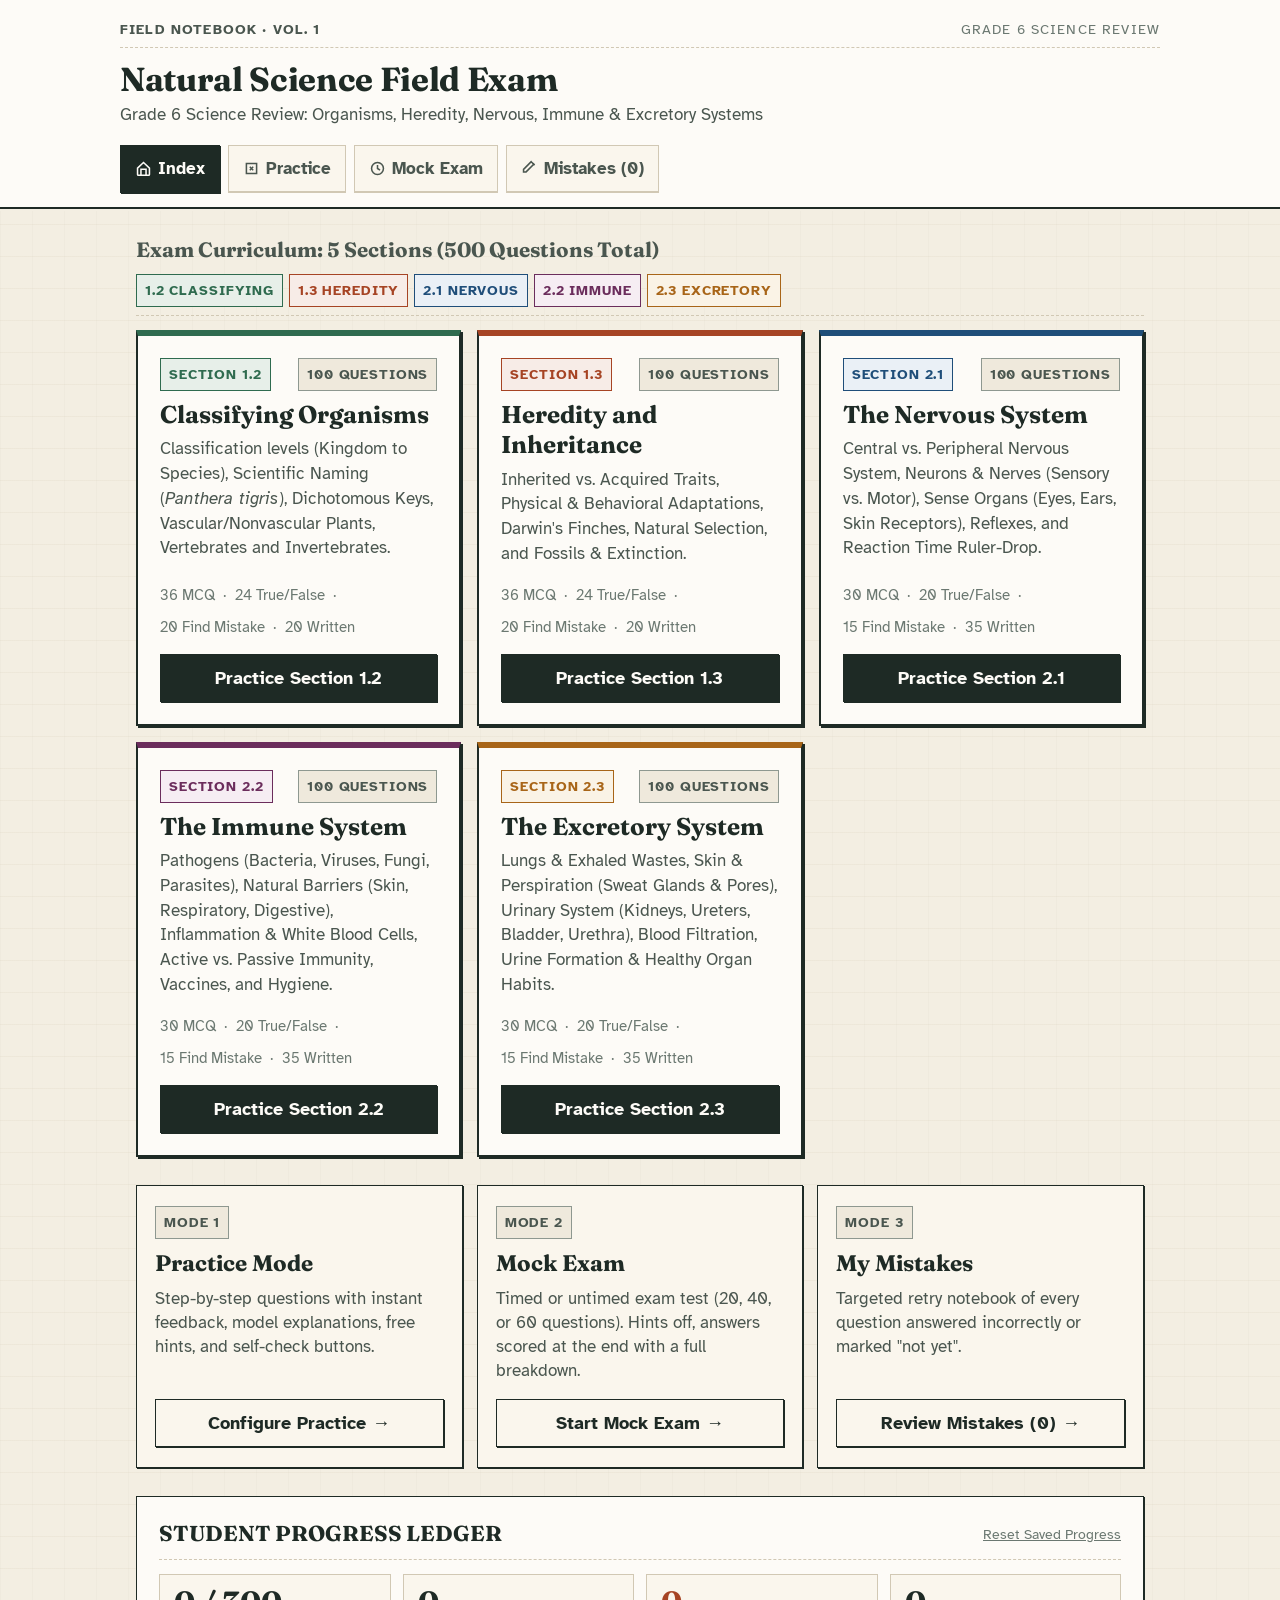
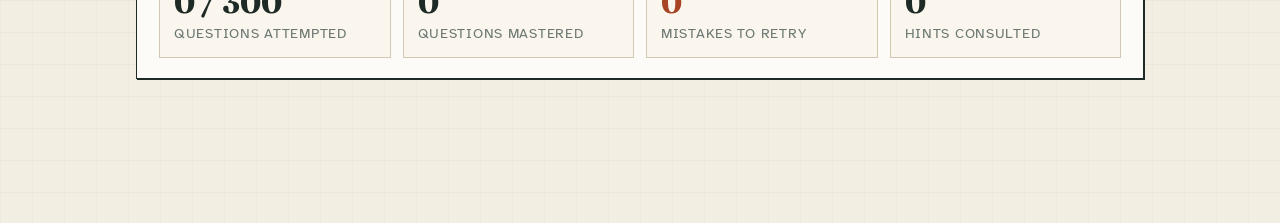
==== commit 88e3e9a8: "Add cache-busting headers/tags and top curriculum overview bar for all 5 sections" ====
--- a/standalone_quiz.html
+++ b/standalone_quiz.html
@@ -3,6 +3,9 @@
 <head>
   <meta charset="UTF-8">
   <meta name="viewport" content="width=device-width, initial-scale=1.0">
+  <meta http-equiv="Cache-Control" content="no-cache, no-store, must-revalidate">
+  <meta http-equiv="Pragma" content="no-cache">
+  <meta http-equiv="Expires" content="0">
   <title>Science Field Notebook · Grade 6 Exam Review</title>
   
   <!-- Typography: Fraunces (Headings, Numerals) & Atkinson Hyperlegible (Body) -->
@@ -2155,7 +2158,11 @@
     "hint": "Compare the genus row.",
     "explanation": "Lion and tiger share the genus *Panthera* but have different species names. House cat has a different genus (*Felis*). All three share the family Felidae.",
     "image": null,
-    "table_markdown": "| Common name | Lion | Tiger | House cat |\n|---|---|---|---|\n| Family | Felidae | Felidae | Felidae |\n| Genus | *Panthera* | *Panthera* | *Felis* |\n| Species | *leo* | *tigris* | *catus* |",
+    "table_markdown": "| Common name | Lion | Tiger | House cat |
+|---|---|---|---|
+| Family | Felidae | Felidae | Felidae |
+| Genus | *Panthera* | *Panthera* | *Felis* |
+| Species | *leo* | *tigris* | *catus* |",
     "table_html": "<div class=\"table-wrap\"><table class=\"specimen-table\"><thead><tr><th>Common name</th><th>Lion</th><th>Tiger</th><th>House cat</th></tr></thead><tbody><tr><td>Family</td><td>Felidae</td><td>Felidae</td><td>Felidae</td></tr><tr><td>Genus</td><td><em>Panthera</em></td><td><em>Panthera</em></td><td><em>Felis</em></td></tr><tr><td>Species</td><td><em>leo</em></td><td><em>tigris</em></td><td><em>catus</em></td></tr></tbody></table></div>",
     "prompt": "Which statement is correct?",
     "options": [
@@ -2963,7 +2970,11 @@
     "lp": "LP5",
     "level": "Medium",
     "hint": "Look at the long line of small bones.",
-    "explanation": "A is the backbone, part of the internal skeleton. An animal with a backbone is a vertebrate.\n\n---\n## Part B – True or False (Q37–Q60)\n*(If the statement is false, correct it.)*",
+    "explanation": "A is the backbone, part of the internal skeleton. An animal with a backbone is a vertebrate.
+
+---
+## Part B – True or False (Q37–Q60)
+*(If the statement is false, correct it.)*",
     "image": {
       "alt": "Fish skeleton",
       "src": "images/s12_fish_skeleton.png"
@@ -3418,7 +3429,12 @@
     "lp": "LP5",
     "level": "Hard",
     "hint": "Is a lighter bird easier or harder to lift?",
-    "explanation": "Hollow bones make the bird light. Wings lift the bird from the ground, so flying is easier.\n\n---\n\n## Part C – Find the Mistake (Q61–Q80)\n*(Find the mistake and write the correct answer.)*",
+    "explanation": "Hollow bones make the bird light. Wings lift the bird from the ground, so flying is easier.
+
+---
+
+## Part C – Find the Mistake (Q61–Q80)
+*(Find the mistake and write the correct answer.)*",
     "image": null,
     "table_markdown": null,
     "table_html": null,
@@ -3812,7 +3828,11 @@
     "lp": "LP4",
     "level": "Medium",
     "hint": "The embryo is green.",
-    "explanation": "The seed coat is the outside layer, the food supply is inside it, and the embryo is the small developing plant.\n\n---\n\n## Part D – Written Questions (Q81–Q100)",
+    "explanation": "The seed coat is the outside layer, the food supply is inside it, and the embryo is the small developing plant.
+
+---
+
+## Part D – Written Questions (Q81–Q100)",
     "image": {
       "alt": "Parts of a seed",
       "src": "images/s12_seed_parts.png"
@@ -3884,7 +3904,15 @@
     "hint": "The genus is the first word of the scientific name of the brown bear, and bears are carnivores.",
     "explanation": "The two bears share all levels down to genus, so they are very closely related. They have different species names, so they are different species.",
     "image": null,
-    "table_markdown": "| Level | Polar bear |\n|---|---|\n| Kingdom | Animalia |\n| Phylum | Chordata |\n| Class | Mammalia |\n| Order | **A** |\n| Family | Ursidae |\n| Genus | **B** |\n| Species | *maritimus* |",
+    "table_markdown": "| Level | Polar bear |
+|---|---|
+| Kingdom | Animalia |
+| Phylum | Chordata |
+| Class | Mammalia |
+| Order | **A** |
+| Family | Ursidae |
+| Genus | **B** |
+| Species | *maritimus* |",
     "table_html": "<div class=\"table-wrap\"><table class=\"specimen-table\"><thead><tr><th>Level</th><th>Polar bear</th></tr></thead><tbody><tr><td>Kingdom</td><td>Animalia</td></tr><tr><td>Phylum</td><td>Chordata</td></tr><tr><td>Class</td><td>Mammalia</td></tr><tr><td>Order</td><td><strong>A</strong></td></tr><tr><td>Family</td><td>Ursidae</td></tr><tr><td>Genus</td><td><strong>B</strong></td></tr><tr><td>Species</td><td><em>maritimus</em></td></tr></tbody></table></div>",
     "prompt": "(a) Fill in A and B. (b) Write the full scientific name of the polar bear. (c) The brown bear is *Ursus arctos*. Which levels do the polar bear and the brown bear share? Why are they different species?",
     "model_answer": "(a) A = Carnivora, B = *Ursus*. (b) *Ursus maritimus*. (c) They share kingdom, phylum, class, order, family and genus. They are different species (*maritimus* ≠ *arctos*)."
@@ -3900,7 +3928,12 @@
     "hint": "Find the smallest group they share.",
     "explanation": "The smaller the group two organisms share, the more related they are.",
     "image": null,
-    "table_markdown": "| | Lion | Tiger | House cat |\n|---|---|---|---|\n| Order | Carnivora | Carnivora | Carnivora |\n| Family | Felidae | Felidae | Felidae |\n| Genus | *Panthera* | *Panthera* | *Felis* |\n| Species | *leo* | *tigris* | *catus* |",
+    "table_markdown": "| | Lion | Tiger | House cat |
+|---|---|---|---|
+| Order | Carnivora | Carnivora | Carnivora |
+| Family | Felidae | Felidae | Felidae |
+| Genus | *Panthera* | *Panthera* | *Felis* |
+| Species | *leo* | *tigris* | *catus* |",
     "table_html": "<div class=\"table-wrap\"><table class=\"specimen-table\"><thead><tr><th></th><th>Lion</th><th>Tiger</th><th>House cat</th></tr></thead><tbody><tr><td>Order</td><td>Carnivora</td><td>Carnivora</td><td>Carnivora</td></tr><tr><td>Family</td><td>Felidae</td><td>Felidae</td><td>Felidae</td></tr><tr><td>Genus</td><td><em>Panthera</em></td><td><em>Panthera</em></td><td><em>Felis</em></td></tr><tr><td>Species</td><td><em>leo</em></td><td><em>tigris</em></td><td><em>catus</em></td></tr></tbody></table></div>",
     "prompt": "Which two animals are the most closely related? Explain, using the table.",
     "model_answer": "Lion and tiger. They share the same genus (*Panthera*), which is a smaller group than the family. The house cat shares only the family (and bigger groups) with them."
@@ -4114,7 +4147,15 @@
     "hint": "Count the rows with identical names, starting from kingdom.",
     "explanation": "More shared levels means a closer relationship.",
     "image": null,
-    "table_markdown": "| Level | Sand crab | Chimpanzee | Human |\n|---|---|---|---|\n| Kingdom | Animalia | Animalia | Animalia |\n| Phylum | Arthropoda | Chordata | Chordata |\n| Class | Crustacea | Mammalia | Mammalia |\n| Order | Decapoda | Primates | Primates |\n| Family | Portunidae | Pongidae | Hominidae |\n| Genus | *Portunus* | *Pan* | *Homo* |\n| Species | *pelagicus* | *troglodytes* | *sapiens* |",
+    "table_markdown": "| Level | Sand crab | Chimpanzee | Human |
+|---|---|---|---|
+| Kingdom | Animalia | Animalia | Animalia |
+| Phylum | Arthropoda | Chordata | Chordata |
+| Class | Crustacea | Mammalia | Mammalia |
+| Order | Decapoda | Primates | Primates |
+| Family | Portunidae | Pongidae | Hominidae |
+| Genus | *Portunus* | *Pan* | *Homo* |
+| Species | *pelagicus* | *troglodytes* | *sapiens* |",
     "table_html": "<div class=\"table-wrap\"><table class=\"specimen-table\"><thead><tr><th>Level</th><th>Sand crab</th><th>Chimpanzee</th><th>Human</th></tr></thead><tbody><tr><td>Kingdom</td><td>Animalia</td><td>Animalia</td><td>Animalia</td></tr><tr><td>Phylum</td><td>Arthropoda</td><td>Chordata</td><td>Chordata</td></tr><tr><td>Class</td><td>Crustacea</td><td>Mammalia</td><td>Mammalia</td></tr><tr><td>Order</td><td>Decapoda</td><td>Primates</td><td>Primates</td></tr><tr><td>Family</td><td>Portunidae</td><td>Pongidae</td><td>Hominidae</td></tr><tr><td>Genus</td><td><em>Portunus</em></td><td><em>Pan</em></td><td><em>Homo</em></td></tr><tr><td>Species</td><td><em>pelagicus</em></td><td><em>troglodytes</em></td><td><em>sapiens</em></td></tr></tbody></table></div>",
     "prompt": "(a) How many levels do the chimpanzee and the human share? (b) How many levels do the sand crab and the chimpanzee share? (c) Which two organisms are more closely related, and why?",
     "model_answer": "(a) 4 (kingdom, phylum, class, order). (b) 1 (kingdom). (c) The chimpanzee and the human, because they share more levels and smaller groups."
@@ -4144,12 +4185,16 @@
     "lp": "LP2",
     "level": "Hard",
     "hint": "Start with an easy difference: animal or plant?",
-    "explanation": "Each step must have exactly two statements, and each statement must lead to an organism or to another step. Many different keys are correct.\n\n---",
+    "explanation": "Each step must have exactly two statements, and each statement must lead to an organism or to another step. Many different keys are correct.
+
+---",
     "image": null,
     "table_markdown": null,
     "table_html": null,
     "prompt": "Make your own dichotomous key to identify: ant, frog, moss and pine tree. Write the steps with two statements each.",
-    "model_answer": "Step 1: 1a. Gets energy by eating other organisms → Go to Step 2; 1b. Makes food by photosynthesis → Go to Step 3.\nStep 2: 2a. Has a backbone → Frog; 2b. Has no backbone → Ant.\nStep 3: 3a. Has no tubes and is very small → Moss; 3b. Has tubes and its seeds grow in cones → Pine tree."
+    "model_answer": "Step 1: 1a. Gets energy by eating other organisms → Go to Step 2; 1b. Makes food by photosynthesis → Go to Step 3.
+Step 2: 2a. Has a backbone → Frog; 2b. Has no backbone → Ant.
+Step 3: 3a. Has no tubes and is very small → Moss; 3b. Has tubes and its seeds grow in cones → Pine tree."
   },
   {
     "id": "s13_q1",
@@ -5529,7 +5574,11 @@
     "lp": "LP7",
     "level": "Medium",
     "hint": "It is \"fossilized resin\".",
-    "explanation": "Scientists studied the DNA of a beetle 120–135 million years old that was trapped in amber.\n\n---\n## Part B – True or False (Q37–Q60)\n*(If the statement is false, correct it.)*",
+    "explanation": "Scientists studied the DNA of a beetle 120–135 million years old that was trapped in amber.
+
+---
+## Part B – True or False (Q37–Q60)
+*(If the statement is false, correct it.)*",
     "image": null,
     "table_markdown": null,
     "table_html": null,
@@ -5981,7 +6030,12 @@
     "lp": "LP7",
     "level": "Medium",
     "hint": "Amber is hard fossilized resin.",
-    "explanation": "Amber often contains trapped insects.\n\n---\n\n## Part C – Find the Mistake (Q61–Q80)\n*(Find the mistake and write the correct answer.)*",
+    "explanation": "Amber often contains trapped insects.
+
+---
+
+## Part C – Find the Mistake (Q61–Q80)
+*(Find the mistake and write the correct answer.)*",
     "image": null,
     "table_markdown": null,
     "table_html": null,
@@ -6238,7 +6292,11 @@
     "hint": "Is growing toward light a body part or an action?",
     "explanation": "It is how the plant acts. It helps the plant collect more sunlight.",
     "image": null,
-    "table_markdown": "| Physical adaptations | Behavioral adaptations |\n|---|---|\n| A snake's jaws | A praying mantis looking bigger |\n| A cactus's thick stem | A frigate bird inflating its pouch |\n| A plant growing toward light | |",
+    "table_markdown": "| Physical adaptations | Behavioral adaptations |
+|---|---|
+| A snake's jaws | A praying mantis looking bigger |
+| A cactus's thick stem | A frigate bird inflating its pouch |
+| A plant growing toward light | |",
     "table_html": "<div class=\"table-wrap\"><table class=\"specimen-table\"><thead><tr><th>Physical adaptations</th><th>Behavioral adaptations</th></tr></thead><tbody><tr><td>A snake's jaws</td><td>A praying mantis looking bigger</td></tr><tr><td>A cactus's thick stem</td><td>A frigate bird inflating its pouch</td></tr><tr><td>A plant growing toward light</td><td></td></tr></tbody></table></div>",
     "student_answer": null,
     "student_table_flag": true,
@@ -6375,7 +6433,11 @@
     "lp": "LP5",
     "level": "Hard",
     "hint": "Does adapted mean adapted to everything?",
-    "explanation": "An adaptation helps in a particular environment only.\n\n---\n\n## Part D – Written Questions (Q81–Q100)",
+    "explanation": "An adaptation helps in a particular environment only.
+
+---
+
+## Part D – Written Questions (Q81–Q100)",
     "image": null,
     "table_markdown": null,
     "table_html": null,
@@ -6716,9 +6778,18 @@
     "lp": "LP3/LP4",
     "level": "Hard",
     "hint": "Decide if it is a body part or an action.",
-    "explanation": "Every adaptation helps the organism survive or reproduce.\n\n---\n\n*End of the question bank.*",
-    "image": null,
-    "table_markdown": "| Organism | Adaptation | Physical or behavioral? | How it helps |\n|---|---|---|---|\n| Owl | Fringed wings | (a) | (b) |\n| Praying mantis | Makes itself look bigger | (c) | (d) |\n| Barrel cactus | (e) | Physical | Stores water |\n| Houseplant near a window | Grows toward the light | (f) | (g) |",
+    "explanation": "Every adaptation helps the organism survive or reproduce.
+
+---
+
+*End of the question bank.*",
+    "image": null,
+    "table_markdown": "| Organism | Adaptation | Physical or behavioral? | How it helps |
+|---|---|---|---|
+| Owl | Fringed wings | (a) | (b) |
+| Praying mantis | Makes itself look bigger | (c) | (d) |
+| Barrel cactus | (e) | Physical | Stores water |
+| Houseplant near a window | Grows toward the light | (f) | (g) |",
     "table_html": "<div class=\"table-wrap\"><table class=\"specimen-table\"><thead><tr><th>Organism</th><th>Adaptation</th><th>Physical or behavioral?</th><th>How it helps</th></tr></thead><tbody><tr><td>Owl</td><td>Fringed wings</td><td>(a)</td><td>(b)</td></tr><tr><td>Praying mantis</td><td>Makes itself look bigger</td><td>(c)</td><td>(d)</td></tr><tr><td>Barrel cactus</td><td>(e)</td><td>Physical</td><td>Stores water</td></tr><tr><td>Houseplant near a window</td><td>Grows toward the light</td><td>(f)</td><td>(g)</td></tr></tbody></table></div>",
     "prompt": "Complete the table.",
     "model_answer": "(a) Physical (b) It flies silently and sneaks up on prey. (c) Behavioral (d) It frightens its enemies. (e) A thick, fleshy stem. (f) Behavioral (g) It collects more sunlight for photosynthesis, so it makes more food."
@@ -7278,12 +7349,26 @@
     "type": "True/False",
     "lp": "ACT",
     "level": "Hard",
-    "hint": "Key clue: The slides report improvement with practice, not that variation disappears.\n\n---\n\n## Coverage and checking notes\n\n| Format | Question numbers | Count |\n|---|---|---:|\n| Standard free response | 1–35 | 35 |\n| Correct the mistake (free response) | 36–50 | 15 |\n| Multiple choice, one best answer | 51–80 | 30 |\n| True / false, with corrections | 81–100 | 20 |\n| **Total** | **1–100** | **100** |",
+    "hint": "Key clue: The slides report improvement with practice, not that variation disappears.
+
+---
+
+## Coverage and checking notes
+
+| Format | Question numbers | Count |
+|---|---|---:|
+| Standard free response | 1–35 | 35 |
+| Correct the mistake (free response) | 36–50 | 15 |
+| Multiple choice, one best answer | 51–80 | 30 |
+| True / false, with corrections | 81–100 | 20 |
+| **Total** | **1–100** | **100** |",
     "explanation": "False. Reaction measurements can vary between trials, although practice may improve performance. (You recognized the difference between an overall improvement and identical results.)",
     "image": null,
     "table_markdown": null,
     "table_html": null,
-    "statement": "Repeated practice guarantees that every ruler-drop trial will have exactly the same catch distance.\n\n---",
+    "statement": "Repeated practice guarantees that every ruler-drop trial will have exactly the same catch distance.
+
+---",
     "is_true": false,
     "raw_answer": "False. Reaction measurements can vary between trials, although practice may improve performance.",
     "correction": "Reaction measurements can vary between trials, although practice may improve performance.",
@@ -7451,7 +7536,9 @@
     "type": "MCQ",
     "lp": "ACT",
     "level": "Hard",
-    "hint": "Clue: A single trial or changing the starting position can give a misleading comparison.\n\n## Part D answers — True or false (81–100)",
+    "hint": "Clue: A single trial or changing the starting position can give a misleading comparison.
+
+## Part D answers — True or false (81–100)",
     "explanation": "Consistent conditions and repeated measurements improve fairness and reliability. (You recognized how to compare participants and identify trial-to-trial variation.)",
     "image": null,
     "table_markdown": null,
@@ -8653,12 +8740,18 @@
     "type": "Written",
     "lp": "ACT",
     "level": "Hard",
-    "hint": "Remember: In this experiment a larger catch distance means the ruler fell farther before being caught; it does not mean a quicker reaction.\n\n## Part B answers — Correct the mistake (36–50)",
+    "hint": "Remember: In this experiment a larger catch distance means the ruler fell farther before being caught; it does not mean a quicker reaction.
+
+## Part B answers — Correct the mistake (36–50)",
     "explanation": "A appears faster: A’s distances are generally shorter than B’s. A shorter falling distance means the hand caught the ruler sooner. Several trials reveal variation and make the comparison more reliable. (You interpreted the measurements rather than just choosing the smaller single number.)",
     "image": null,
     "table_markdown": null,
     "table_html": null,
-    "prompt": "In a ruler-drop activity, A catches a stick at 9 cm, 11 cm, and 10 cm; B catches at 18 cm, 15 cm, and 16 cm. Who appears to react faster? Explain what distance means and why several trials help.\n\n## Part B — Correct the mistake (Questions 36–50)\n\n*Every statement below contains an intentional science error. Identify it and rewrite the statement correctly. A clear correction is more important than merely naming the wrong word.*",
+    "prompt": "In a ruler-drop activity, A catches a stick at 9 cm, 11 cm, and 10 cm; B catches at 18 cm, 15 cm, and 16 cm. Who appears to react faster? Explain what distance means and why several trials help.
+
+## Part B — Correct the mistake (Questions 36–50)
+
+*Every statement below contains an intentional science error. Identify it and rewrite the statement correctly. A clear correction is more important than merely naming the wrong word.*",
     "model_answer": "A appears faster: A’s distances are generally shorter than B’s. A shorter falling distance means the hand caught the ruler sooner. Several trials reveal variation and make the comparison more reliable.",
     "orig_number": 35
   },
@@ -8784,7 +8877,9 @@
     "type": "Find the Mistake",
     "lp": "ACT",
     "level": "Hard",
-    "hint": "Notice: The numbers are falling distances, not speed scores; a greater catch distance means a longer delay.\n\n## Part C answers — Multiple choice (51–80)",
+    "hint": "Notice: The numbers are falling distances, not speed scores; a greater catch distance means a longer delay.
+
+## Part C answers — Multiple choice (51–80)",
     "explanation": "The 8 cm catch shows a faster reaction because the ruler fell a shorter distance before it was caught. (You correctly interpreted ruler-drop distances.)",
     "image": null,
     "table_markdown": null,
@@ -8792,7 +8887,9 @@
     "student_answer": "\"If a student catches a falling ruler at 25 cm instead of 8 cm, the 25 cm catch shows a faster reaction.\"",
     "student_table_flag": false,
     "question": "Find the mistake in this statement and write the scientifically correct statement.",
-    "mistake": "The numbers are falling distances, not speed scores; a greater catch distance means a longer delay.\n\n## Part C answers — Multiple choice (51–80)",
+    "mistake": "The numbers are falling distances, not speed scores; a greater catch distance means a longer delay.
+
+## Part C answers — Multiple choice (51–80)",
     "correct_answer": "The 8 cm catch shows a faster reaction because the ruler fell a shorter distance before it was caught.",
     "orig_number": 50
   },
@@ -10537,7 +10634,9 @@
     "type": "MCQ",
     "lp": "LP6",
     "level": "Hard",
-    "hint": "Key clue: Cancer is described as uncontrolled cell growth, but it is not contagious through normal contact.\n\n## Part D solutions — True or false (Q081–Q100)",
+    "hint": "Key clue: Cancer is described as uncontrolled cell growth, but it is not contagious through normal contact.
+
+## Part D solutions — True or false (Q081–Q100)",
     "explanation": "C. Both categories can harm the body, but noninfectious illnesses do not spread from person to person. (You retained the common feature while distinguishing causes and transmission.)",
     "image": null,
     "table_markdown": null,
@@ -10589,12 +10688,18 @@
     "type": "Written",
     "lp": "LP6+LP4",
     "level": "Hard",
-    "hint": "Remember: Seriousness does not determine contagiousness. A noninfectious condition cannot be passed through ordinary contact and is not a source of pathogen-specific immune memory.\n\n## Part B solutions — Correct the mistake (Q036–Q050)",
+    "hint": "Remember: Seriousness does not determine contagiousness. A noninfectious condition cannot be passed through ordinary contact and is not a source of pathogen-specific immune memory.
+
+## Part B solutions — Correct the mistake (Q036–Q050)",
     "explanation": "Diabetes, asthma, and cancer are noninfectious diseases and cannot be caught by a handshake. They are not caused by contagious pathogens, and having one does not develop the pathogen-specific immunity that can follow infection or vaccination. (You rejected stigma and explained that having a noninfectious condition does not train immunity to a pathogen.)",
     "image": null,
     "table_markdown": null,
     "table_html": null,
-    "prompt": "A student says people should avoid shaking hands with someone who has diabetes, asthma, or cancer because “all serious diseases are contagious.” Respond using the textbook’s definition and explain what *does not cause immunity* means here.\n\n## Part B — Correct the mistake (Q036–Q050)\n\n*Each statement has at least one deliberate misconception. Identify it and rewrite the statement correctly.*",
+    "prompt": "A student says people should avoid shaking hands with someone who has diabetes, asthma, or cancer because “all serious diseases are contagious.” Respond using the textbook’s definition and explain what *does not cause immunity* means here.
+
+## Part B — Correct the mistake (Q036–Q050)
+
+*Each statement has at least one deliberate misconception. Identify it and rewrite the statement correctly.*",
     "model_answer": "Diabetes, asthma, and cancer are noninfectious diseases and cannot be caught by a handshake. They are not caused by contagious pathogens, and having one does not develop the pathogen-specific immunity that can follow infection or vaccination.",
     "orig_number": 35,
     "id": "s22_q65"
@@ -10993,13 +11098,21 @@
     "type": "Find the Mistake",
     "lp": "LP6",
     "level": "Hard",
-    "hint": "Look closely: The ability to spread depends on pathogens, not on whether an illness is serious or needs treatment.\n\n## Part C solutions — Multiple choice (Q051–Q080)",
+    "hint": "Look closely: The ability to spread depends on pathogens, not on whether an illness is serious or needs treatment.
+
+## Part C solutions — Multiple choice (Q051–Q080)",
     "explanation": "Diabetes, asthma, and cancer are noninfectious diseases. They are not transmitted by ordinary person-to-person contact, so avoiding a handshake on that basis is unnecessary. (You used the correct category and avoided blaming or isolating people with noninfectious illnesses.)",
     "image": null,
     "table_markdown": null,
     "table_html": null,
-    "student_answer": "Diabetes, asthma, and cancer are infectious diseases, so people should avoid normal contact with anyone who has them.”\n\n## Part C — Multiple choice (Q051–Q080)\n\n*Choose **one best answer** per question.*",
-    "mistake": "The ability to spread depends on pathogens, not on whether an illness is serious or needs treatment.\n\n## Part C solutions — Multiple choice (Q051–Q080)",
+    "student_answer": "Diabetes, asthma, and cancer are infectious diseases, so people should avoid normal contact with anyone who has them.”
+
+## Part C — Multiple choice (Q051–Q080)
+
+*Choose **one best answer** per question.*",
+    "mistake": "The ability to spread depends on pathogens, not on whether an illness is serious or needs treatment.
+
+## Part C solutions — Multiple choice (Q051–Q080)",
     "correct_answer": "Diabetes, asthma, and cancer are noninfectious diseases. They are not transmitted by ordinary person-to-person contact, so avoiding a handshake on that basis is unnecessary.",
     "orig_number": 50,
     "id": "s22_q82"
@@ -11381,12 +11494,26 @@
     "type": "True/False",
     "lp": "LP6",
     "level": "Hard",
-    "hint": "Key clue: Do not mistake “can cause harm” for “can be caught.” A noninfectious condition may be serious without being contagious.\n\n---\n\n## Coverage and verification\n\n| Question type | Numbers | Count |\n|---|---|---:|\n| Standard free response | 1–35 | 35 |\n| Correct the mistake (free response) | 36–50 | 15 |\n| Multiple choice | 51–80 | 30 |\n| True/False, with false statements to correct | 81–100 | 20 |\n| **Total** | **1–100** | **100** |",
+    "hint": "Key clue: Do not mistake “can cause harm” for “can be caught.” A noninfectious condition may be serious without being contagious.
+
+---
+
+## Coverage and verification
+
+| Question type | Numbers | Count |
+|---|---|---:|
+| Standard free response | 1–35 | 35 |
+| Correct the mistake (free response) | 36–50 | 15 |
+| Multiple choice | 51–80 | 30 |
+| True/False, with false statements to correct | 81–100 | 20 |
+| **Total** | **1–100** | **100** |",
     "explanation": "True. Both categories can affect health, but pathogens cause infectious rather than noninfectious diseases. (You kept both the similarity and the important difference.)",
     "image": null,
     "table_markdown": null,
     "table_html": null,
-    "statement": "Infectious and noninfectious diseases can both harm the body, but only infectious diseases are caused by pathogens in this lesson.\n\n---",
+    "statement": "Infectious and noninfectious diseases can both harm the body, but only infectious diseases are caused by pathogens in this lesson.
+
+---",
     "is_true": true,
     "raw_answer": "True. Both categories can affect health, but pathogens cause infectious rather than noninfectious diseases.",
     "correction": null,
@@ -11786,13 +11913,21 @@
     "type": "Find the Mistake",
     "lp": "LP5",
     "level": "Hard",
-    "hint": "Look closely: All three original behaviors are harmful or unhelpful according to the lesson; revise the lung, skin, and kidney habits.\n\n## Part C — Multiple choice",
+    "hint": "Look closely: All three original behaviors are harmful or unhelpful according to the lesson; revise the lung, skin, and kidney habits.
+
+## Part C — Multiple choice",
     "explanation": "Avoid polluted air to protect lungs, bathe regularly to care for skin, and avoid taking unnecessary medicines without a doctor's direction to protect kidneys. (You fixed all three habits and connected each to the proper organ.)",
     "image": null,
     "table_markdown": null,
     "table_html": null,
-    "student_answer": "Breathing polluted air, skipping baths, and taking lots of medicine without a prescription all protect the excretory system.\"\n\n## Part C — Multiple choice (Q051–Q080)\n\n*Choose the **one best answer** (A–D).*",
-    "mistake": "All three original behaviors are harmful or unhelpful according to the lesson; revise the lung, skin, and kidney habits.\n\n## Part C — Multiple choice",
+    "student_answer": "Breathing polluted air, skipping baths, and taking lots of medicine without a prescription all protect the excretory system.\"
+
+## Part C — Multiple choice (Q051–Q080)
+
+*Choose the **one best answer** (A–D).*",
+    "mistake": "All three original behaviors are harmful or unhelpful according to the lesson; revise the lung, skin, and kidney habits.
+
+## Part C — Multiple choice",
     "correct_answer": "Avoid polluted air to protect lungs, bathe regularly to care for skin, and avoid taking unnecessary medicines without a doctor's direction to protect kidneys.",
     "orig_number": 50,
     "id": "s23_q14"
@@ -11874,12 +12009,29 @@
     "type": "True/False",
     "lp": "LP5",
     "level": "Hard",
-    "hint": "Key clue: The lesson recommends water and medical guidance, not unnecessary self-medication.\n\n---\n\n## Coverage and verification summary\n\n| Component | Verified total |\n|---|---:|\n| Free-response questions | **35** |\n| Find-and-correct-the-mistake questions | **15** |\n| Multiple-choice questions | **30** |\n| True/false questions | **20** |\n| **All questions** | **100** |\n| Model answers | **100** |\n| If correct explanations | **100** |\n| If incorrect explanations | **100** |",
+    "hint": "Key clue: The lesson recommends water and medical guidance, not unnecessary self-medication.
+
+---
+
+## Coverage and verification summary
+
+| Component | Verified total |
+|---|---:|
+| Free-response questions | **35** |
+| Find-and-correct-the-mistake questions | **15** |
+| Multiple-choice questions | **30** |
+| True/false questions | **20** |
+| **All questions** | **100** |
+| Model answers | **100** |
+| If correct explanations | **100** |
+| If incorrect explanations | **100** |",
     "explanation": "True (You matched both kidney-care habits in the slides and revision sheet.)",
     "image": null,
     "table_markdown": null,
     "table_html": null,
-    "statement": "A recommended way to protect kidneys is to drink plenty of water and avoid unnecessary medicines without a doctor's prescription.\n\n---",
+    "statement": "A recommended way to protect kidneys is to drink plenty of water and avoid unnecessary medicines without a doctor's prescription.
+
+---",
     "is_true": true,
     "raw_answer": "True",
     "correction": null,
@@ -12050,7 +12202,9 @@
     "type": "MCQ",
     "lp": "LP5",
     "level": "Hard",
-    "hint": "Key clue: Review the three care targets separately: clean air for lungs, bathing for skin, water for kidneys.\n\n## Part D — True or false",
+    "hint": "Key clue: Review the three care targets separately: clean air for lungs, bathing for skin, water for kidneys.
+
+## Part D — True or false",
     "explanation": "**A. Avoid polluted air—lungs; bathe regularly—skin; drink plenty of water—kidneys** (You correctly linked each recommended habit to its target organ.)",
     "image": null,
     "table_markdown": null,
@@ -12948,12 +13102,18 @@
     "type": "Written",
     "lp": "LP5",
     "level": "Hard",
-    "hint": "Remember: Give a habit for each target organ, not three versions of 'drink water' or advice unrelated to the lesson.\n\n## Part B — Find and correct the mistake",
+    "hint": "Remember: Give a habit for each target organ, not three versions of 'drink water' or advice unrelated to the lesson.
+
+## Part B — Find and correct the mistake",
     "explanation": "Lungs: avoid polluted air or exercise to support breathing. Skin: bathe regularly so skin stays clean and sweat pores remain open. Kidneys: drink plenty of water and avoid unnecessary medicines without a doctor's direction. (You linked three habits to three different excretory organs and their roles.)",
     "image": null,
     "table_markdown": null,
     "table_html": null,
-    "prompt": "An athlete asks for a practical plan to care for the lungs, skin, and kidneys. Give one lesson-based habit for each and explain its purpose.\n\n## Part B — Find and correct the mistake (Q036–Q050)\n\n*Every statement is incorrect. Identify the misconception and write a scientifically correct replacement.*",
+    "prompt": "An athlete asks for a practical plan to care for the lungs, skin, and kidneys. Give one lesson-based habit for each and explain its purpose.
+
+## Part B — Find and correct the mistake (Q036–Q050)
+
+*Every statement is incorrect. Identify the misconception and write a scientifically correct replacement.*",
     "model_answer": "Lungs: avoid polluted air or exercise to support breathing. Skin: bathe regularly so skin stays clean and sweat pores remain open. Kidneys: drink plenty of water and avoid unnecessary medicines without a doctor's direction.",
     "orig_number": 35,
     "id": "s23_q63"
@@ -13996,7 +14156,18 @@
       <div class="home-workspace">
         <!-- Section Selection Cards -->
         <section aria-labelledby="sections-heading">
-          <h2 id="sections-heading" class="sr-only">Course Sections</h2>
+          <div style="display:flex; align-items:center; justify-content:space-between; flex-wrap:wrap; gap:8px; margin-bottom:14px; padding-bottom:8px; border-bottom:1px dashed var(--ink-border);">
+            <h2 id="sections-heading" style="font-family:var(--font-serif); font-size:1.15rem; color:var(--ink-secondary); margin:0;">
+              Exam Curriculum: 5 Sections (500 Questions Total)
+            </h2>
+            <div style="display:flex; flex-wrap:wrap; gap:6px;">
+              <span class="specimen-tag sec-12">1.2 Classifying</span>
+              <span class="specimen-tag sec-13">1.3 Heredity</span>
+              <span class="specimen-tag sec-21">2.1 Nervous</span>
+              <span class="specimen-tag sec-22">2.2 Immune</span>
+              <span class="specimen-tag sec-23">2.3 Excretory</span>
+            </div>
+          </div>
           <div class="section-choice-row">
             <!-- Section 1.2 -->
             <div class="section-choice-card section-card-12" id="card-sec-12" tabindex="0" role="button">
@@ -15301,8 +15472,10 @@
     }
 
     const msg = answered < total
-      ? `You have answered ${answered} of ${total} questions.\nAre you sure you want to finish and submit the exam?`
-      : `You have answered all ${total} questions!\nReady to submit and view your score breakdown?`;
+      ? `You have answered ${answered} of ${total} questions.
+Are you sure you want to finish and submit the exam?`
+      : `You have answered all ${total} questions!
+Ready to submit and view your score breakdown?`;
 
     if (confirm(msg)) {
       submitMockExam();
@@ -15730,6 +15903,12 @@
       const [route, queryStr] = hash.split('?');
       const params = new URLSearchParams(queryStr || '');
       const qid = params.get('qid');
+      const sec = params.get('sec');
+
+      if (sec && ['1.2', '1.3', '2.1', '2.2', '2.3'].includes(sec)) {
+        startPracticeSession(sec, 'all', 'all');
+        return;
+      }
 
       if (qid && state.questionsById[qid]) {
         const targetQ = state.questionsById[qid];
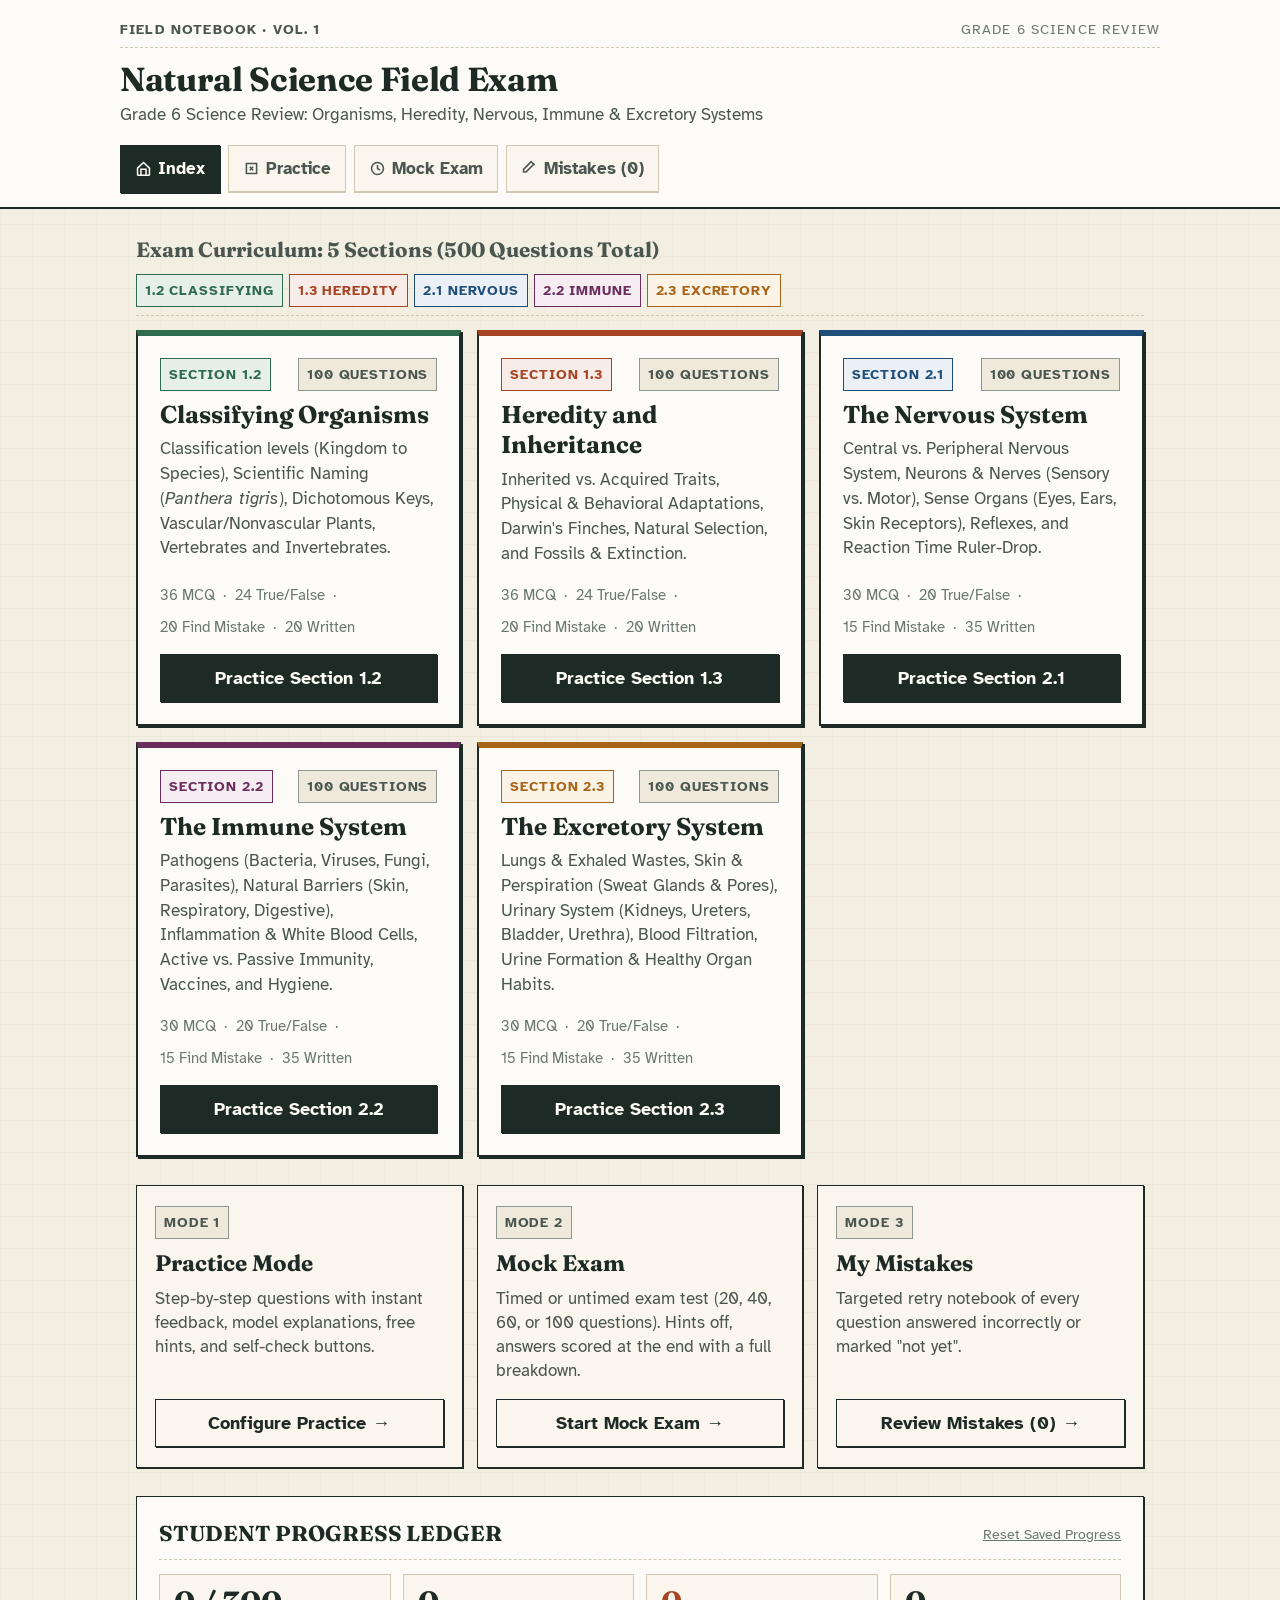
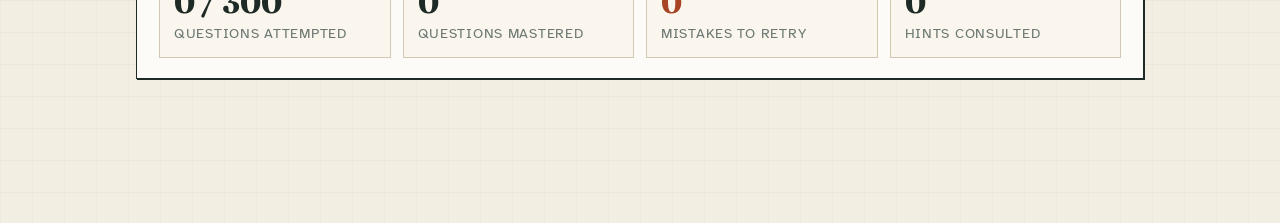
==== commit 0a7a503d: "Add 100-question mock exam option, balanced sampling, and 75-min timer" ====
--- a/standalone_quiz.html
+++ b/standalone_quiz.html
@@ -634,6 +634,17 @@
   opacity: 0.6;
 }
 
+.mcq-option-btn.state-selected {
+  background: var(--ink-primary);
+  border-color: var(--ink-primary);
+  color: var(--paper-sheet);
+}
+.mcq-option-btn.state-selected .mcq-key-pill {
+  background: var(--paper-sheet);
+  color: var(--ink-primary);
+  border-color: var(--paper-sheet);
+}
+
 /* True/False Buttons */
 .tf-buttons-row {
   display: grid;
@@ -675,6 +686,12 @@
   background: var(--feedback-wrong-bg);
   border-color: var(--feedback-wrong-border);
   color: var(--feedback-wrong-ink);
+}
+
+.tf-choice-btn.state-selected {
+  background: var(--ink-primary);
+  border-color: var(--ink-primary);
+  color: var(--paper-sheet);
 }
 
 /* Student Input for Find the Mistake & Written */
@@ -14305,7 +14322,7 @@
                 <span class="specimen-tag">MODE 2</span>
                 <h3 class="mode-card-title">Mock Exam</h3>
                 <p class="mode-card-desc">
-                  Timed or untimed exam test (20, 40, or 60 questions). Hints off, answers scored at the end with a full breakdown.
+                  Timed or untimed exam test (20, 40, 60, or 100 questions). Hints off, answers scored at the end with a full breakdown.
                 </p>
               </div>
               <button type="button" class="btn-action btn-secondary" style="width:100%;">
@@ -14719,7 +14736,7 @@
           ${q.options.map((opt) => {
             let stateClass = '';
             let statusBadge = '';
-            if (ansState.answered) {
+            if (mode === 'practice' && ansState.answered) {
               const isCorrectOpt = opt.key === q.answer;
               const isSelected = ansState.selected === opt.key;
               if (isCorrectOpt) {
@@ -14732,11 +14749,11 @@
                 stateClass = 'state-dimmed';
               }
             } else if (mode === 'mock' && ansState.selected === opt.key) {
-              stateClass = 'state-correct'; // in mock, just shows active selection
+              stateClass = 'state-selected'; // in mock, just shows active selection
             }
 
             return `
-              <button type="button" class="mcq-option-btn ${stateClass}" data-key="${opt.key}" ${mode === 'practice' && ansState.answered ? '' : ''}>
+              <button type="button" class="mcq-option-btn ${stateClass}" data-key="${opt.key}">
                 <span class="mcq-key-pill">${opt.key}</span>
                 <span class="mcq-text-content">${renderMarkdown(opt.text)}</span>
                 ${statusBadge}
@@ -14746,7 +14763,7 @@
         </div>
       `;
     } else if (q.type === 'True/False') {
-      const isAnswered = ansState.answered;
+      const isAnswered = mode === 'practice' && ansState.answered;
       let trueClass = '';
       let falseClass = '';
       if (isAnswered) {
@@ -14758,8 +14775,8 @@
           if (ansState.selected === 'True') trueClass = 'state-wrong';
         }
       } else if (mode === 'mock') {
-        if (ansState.selected === 'True') trueClass = 'state-correct';
-        if (ansState.selected === 'False') falseClass = 'state-correct';
+        if (ansState.selected === 'True') trueClass = 'state-selected';
+        if (ansState.selected === 'False') falseClass = 'state-selected';
       }
 
       html += `
@@ -14994,8 +15011,14 @@
         const key = btn.getAttribute('data-key');
         ansState.selected = key;
         ansState.answered = true;
+
+        if (mode === 'mock') {
+          renderMockQuestionView();
+          announce(`Selected option ${key}.`);
+          return;
+        }
+
         ansState.revealed = true;
-
         const isCorrect = key === q.answer;
         ansState.status = isCorrect ? 'correct' : 'wrong';
 
@@ -15015,12 +15038,7 @@
           announce(`Incorrect. Option ${key}. Correct answer is ${q.answer}. Explanation revealed.`);
         }
         saveProgress();
-
-        if (mode === 'practice') {
-          renderPracticeQuestionView();
-        } else if (mode === 'mock') {
-          renderMockQuestionView();
-        }
+        renderPracticeQuestionView();
       });
     });
 
@@ -15030,8 +15048,14 @@
         const choice = btn.getAttribute('data-choice');
         ansState.selected = choice;
         ansState.answered = true;
+
+        if (mode === 'mock') {
+          renderMockQuestionView();
+          announce(`Selected ${choice}.`);
+          return;
+        }
+
         ansState.revealed = true;
-
         const choiceBool = choice === 'True';
         const isCorrect = choiceBool === q.is_true;
         ansState.status = isCorrect ? 'correct' : 'wrong';
@@ -15051,12 +15075,7 @@
           announce(`Incorrect. Statement is ${q.is_true ? 'True' : 'False'}.`);
         }
         saveProgress();
-
-        if (mode === 'practice') {
-          renderPracticeQuestionView();
-        } else if (mode === 'mock') {
-          renderMockQuestionView();
-        }
+        renderPracticeQuestionView();
       });
     });
 
@@ -15118,7 +15137,24 @@
   function renderMockSetupView() {
     let selSection = 'all';
     let selCount = 20;
-    let selTimer = 15; // minutes, 0 = no timer
+    let selTimerMode = 'standard'; // 'standard' | 'none'
+
+    function getRecommendedMinutes(count) {
+      if (count === 20) return 15;
+      if (count === 40) return 30;
+      if (count === 60) return 45;
+      if (count === 100) return 75;
+      return Math.round(count * 0.75);
+    }
+
+    function formatTimerLabel(mins) {
+      if (mins >= 60) {
+        const h = Math.floor(mins / 60);
+        const m = mins % 60;
+        return `${h}h${m ? ' ' + m + 'm' : ''}`;
+      }
+      return `${mins} min`;
+    }
 
     appRoot.innerHTML = `
       <div class="setup-form-card">
@@ -15148,6 +15184,7 @@
             <button type="button" class="pill-option active" data-val="20">20 Questions (Standard)</button>
             <button type="button" class="pill-option" data-val="40">40 Questions (Deep Review)</button>
             <button type="button" class="pill-option" data-val="60">60 Questions (Full Simulation)</button>
+            <button type="button" class="pill-option" data-val="100">100 Questions (Mastery Exam)</button>
           </div>
         </div>
 
@@ -15155,7 +15192,9 @@
         <div class="form-group">
           <label class="form-label">3. Exam Timer</label>
           <div class="option-pill-group" id="mock-group-timer">
-            <button type="button" class="pill-option active" data-val="standard">Timed (Recommended)</button>
+            <button type="button" class="pill-option active" data-val="standard" id="mock-pill-timer-std">
+              Timed (Recommended: 15 min)
+            </button>
             <button type="button" class="pill-option" data-val="none">No Timer (Untimed)</button>
           </div>
         </div>
@@ -15183,25 +15222,42 @@
     }
 
     setupPillGroup('mock-group-sec', val => { selSection = val; });
-    setupPillGroup('mock-group-count', val => { selCount = parseInt(val, 10); });
+    setupPillGroup('mock-group-count', val => {
+      selCount = parseInt(val, 10);
+      const stdPill = document.getElementById('mock-pill-timer-std');
+      if (stdPill) {
+        const mins = getRecommendedMinutes(selCount);
+        stdPill.textContent = `Timed (Recommended: ${formatTimerLabel(mins)})`;
+      }
+    });
     setupPillGroup('mock-group-timer', val => {
-      selTimer = val === 'none' ? 0 : (selCount === 20 ? 15 : (selCount === 40 ? 30 : 45));
+      selTimerMode = val;
     });
 
     document.getElementById('btn-cancel-mock').addEventListener('click', () => setView('home'));
     document.getElementById('btn-start-mock').addEventListener('click', () => {
-      startMockExam(selSection, selCount, selTimer);
+      const timerMinutes = selTimerMode === 'none' ? 0 : getRecommendedMinutes(selCount);
+      startMockExam(selSection, selCount, timerMinutes);
     });
   }
 
   function startMockExam(section, count, timerMinutes) {
-    let pool = state.allQuestions;
-    if (section !== 'all') {
-      pool = pool.filter(q => q.section === section);
+    let chosen = [];
+    if (section === 'all') {
+      const sections = ['1.2', '1.3', '2.1', '2.2', '2.3'];
+      const perSection = Math.floor(count / sections.length);
+      let remainder = count % sections.length;
+      sections.forEach(sec => {
+        const secPool = shuffle(state.allQuestions.filter(q => q.section === sec));
+        const take = perSection + (remainder > 0 ? 1 : 0);
+        if (remainder > 0) remainder--;
+        chosen.push(...secPool.slice(0, take));
+      });
+      chosen = shuffle(chosen);
+    } else {
+      const pool = state.allQuestions.filter(q => q.section === section);
+      chosen = shuffle(pool).slice(0, Math.min(count, pool.length));
     }
-
-    const shuffled = shuffle(pool);
-    const chosen = shuffled.slice(0, Math.min(count, shuffled.length));
 
     // Clear previous timer
     if (state.mock.timerInterval) {
@@ -15244,12 +15300,19 @@
   function updateTimerDisplay() {
     const timerElem = document.getElementById('exam-timer-text');
     if (!timerElem) return;
-    const s = state.mock.secondsRemaining;
-    const mins = Math.floor(s / 60);
+    const s = Math.max(0, state.mock.secondsRemaining);
+    const hrs = Math.floor(s / 3600);
+    const mins = Math.floor((s % 3600) / 60);
     const secs = s % 60;
-    timerElem.textContent = `${mins.toString().padStart(2, '0')}:${secs.toString().padStart(2, '0')}`;
+    if (hrs > 0) {
+      timerElem.textContent = `${hrs}:${mins.toString().padStart(2, '0')}:${secs.toString().padStart(2, '0')}`;
+    } else {
+      timerElem.textContent = `${mins.toString().padStart(2, '0')}:${secs.toString().padStart(2, '0')}`;
+    }
     if (s <= 120) {
       timerElem.classList.add('timer-warning');
+    } else {
+      timerElem.classList.remove('timer-warning');
     }
   }
 
@@ -15315,11 +15378,12 @@
         <!-- Main Question Plate -->
         <div class="field-plate">
           <div class="numeral-row">
-            <div class="question-big-num">Q${q.number}</div>
+            <div class="question-big-num">Q${idx + 1}</div>
             <div class="question-tags-group">
               <span class="specimen-tag ${secTagClass}">SEC ${q.section}</span>
               <span class="specimen-tag">${q.type.toUpperCase()}</span>
               <span class="specimen-tag">${q.lp}</span>
+              <span class="specimen-tag" style="background:var(--paper-sheet);">ITEM #${q.number}</span>
             </div>
           </div>
 
@@ -15347,8 +15411,8 @@
               if (i === idx) statusClass = 'current';
               else if (isAnswered) statusClass = 'answered-correct';
               return `
-                <button type="button" class="nav-dot-btn ${statusClass}" data-index="${i}">
-                  ${item.number}
+                <button type="button" class="nav-dot-btn ${statusClass}" data-index="${i}" title="Question ${i + 1} (Bank Sec ${item.section} #${item.number})">
+                  ${i + 1}
                 </button>
               `;
             }).join('')}
@@ -15582,7 +15646,7 @@
           Assessment Summary
         </h2>
         <p style="color:var(--ink-secondary); font-size:0.95rem;">
-          Grade 6 Science · Chapter 1 Review (Classifying &amp; Heredity)
+          Grade 6 Science · ${state.mock.section === 'all' ? 'Comprehensive Exam (All 5 Sections)' : `Section ${state.mock.section} Review`}
         </p>
 
         <!-- Big Score Hero -->
@@ -15643,31 +15707,21 @@
             </tr>
           </thead>
           <tbody>
-            <tr>
-              <td><strong>Section 1.2 – ${SEC_12_TITLE}</strong></td>
-              <td>${secBreakdown['1.2'].correct} / ${secBreakdown['1.2'].total}</td>
-              <td>${secBreakdown['1.2'].total ? Math.round((secBreakdown['1.2'].correct / secBreakdown['1.2'].total) * 100) : 0}%</td>
-            </tr>
-            <tr>
-              <td><strong>Section 1.3 – ${SEC_13_TITLE}</strong></td>
-              <td>${secBreakdown['1.3'].correct} / ${secBreakdown['1.3'].total}</td>
-              <td>${secBreakdown['1.3'].total ? Math.round((secBreakdown['1.3'].correct / secBreakdown['1.3'].total) * 100) : 0}%</td>
-            </tr>
-            <tr>
-              <td><strong>Section 2.1 – ${SEC_21_TITLE}</strong></td>
-              <td>${secBreakdown['2.1'].correct} / ${secBreakdown['2.1'].total}</td>
-              <td>${secBreakdown['2.1'].total ? Math.round((secBreakdown['2.1'].correct / secBreakdown['2.1'].total) * 100) : 0}%</td>
-            </tr>
-            <tr>
-              <td><strong>Section 2.2 – ${SEC_22_TITLE}</strong></td>
-              <td>${secBreakdown['2.2'].correct} / ${secBreakdown['2.2'].total}</td>
-              <td>${secBreakdown['2.2'].total ? Math.round((secBreakdown['2.2'].correct / secBreakdown['2.2'].total) * 100) : 0}%</td>
-            </tr>
-            <tr>
-              <td><strong>Section 2.3 – ${SEC_23_TITLE}</strong></td>
-              <td>${secBreakdown['2.3'].correct} / ${secBreakdown['2.3'].total}</td>
-              <td>${secBreakdown['2.3'].total ? Math.round((secBreakdown['2.3'].correct / secBreakdown['2.3'].total) * 100) : 0}%</td>
-            </tr>
+            ${[
+              { id: '1.2', title: SEC_12_TITLE },
+              { id: '1.3', title: SEC_13_TITLE },
+              { id: '2.1', title: SEC_21_TITLE },
+              { id: '2.2', title: SEC_22_TITLE },
+              { id: '2.3', title: SEC_23_TITLE }
+            ]
+              .filter(sec => secBreakdown[sec.id].total > 0)
+              .map(sec => `
+                <tr>
+                  <td><strong>Section ${sec.id} – ${sec.title}</strong></td>
+                  <td>${secBreakdown[sec.id].correct} / ${secBreakdown[sec.id].total}</td>
+                  <td>${secBreakdown[sec.id].total ? Math.round((secBreakdown[sec.id].correct / secBreakdown[sec.id].total) * 100) : 0}%</td>
+                </tr>
+              `).join('')}
           </tbody>
         </table>
 
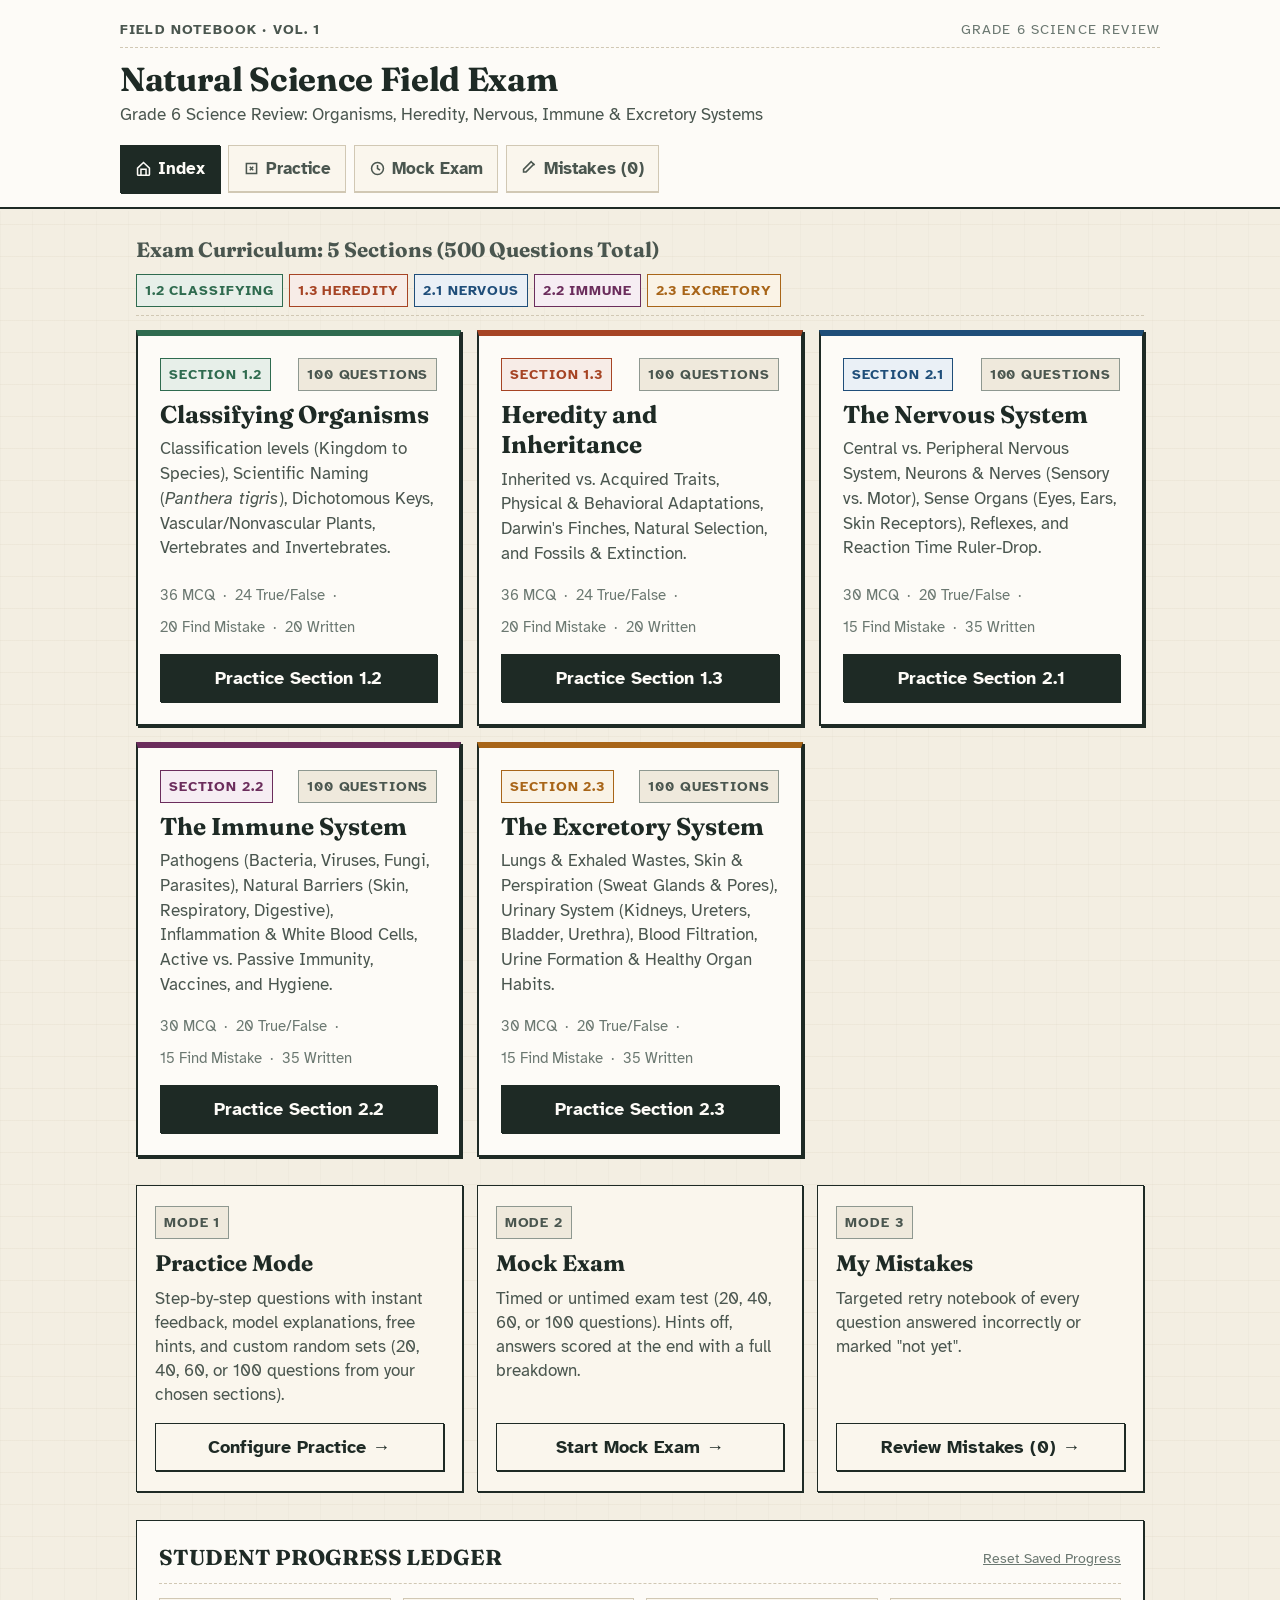
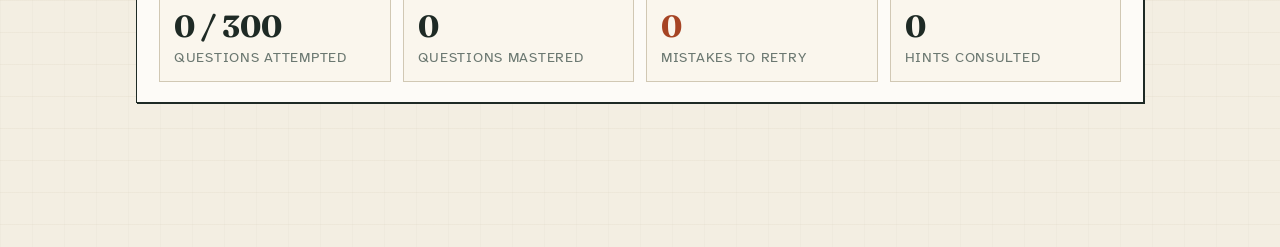
==== commit 39362d15: "Add multi-section selection and random practice sessions (20, 40, 60, 100 questions)" ====
--- a/standalone_quiz.html
+++ b/standalone_quiz.html
@@ -1357,6 +1357,29 @@
   color: var(--paper-sheet);
   border-color: var(--ink-primary);
   box-shadow: var(--stamp-shadow-sm);
+}
+
+.pill-option .pill-check {
+  display: inline-block;
+  margin-right: 4px;
+  font-weight: 900;
+}
+
+.subtle-link-btn {
+  background: none;
+  border: none;
+  padding: 2px 6px;
+  font-family: var(--font-serif);
+  font-size: 0.88rem;
+  font-weight: 700;
+  text-decoration: underline;
+  cursor: pointer;
+  color: var(--ink-primary);
+  transition: opacity 0.15s ease;
+}
+
+.subtle-link-btn:hover {
+  opacity: 0.7;
 }
 
 /* --- Mock Exam Timer & Bar --- */
@@ -2175,11 +2198,7 @@
     "hint": "Compare the genus row.",
     "explanation": "Lion and tiger share the genus *Panthera* but have different species names. House cat has a different genus (*Felis*). All three share the family Felidae.",
     "image": null,
-    "table_markdown": "| Common name | Lion | Tiger | House cat |
-|---|---|---|---|
-| Family | Felidae | Felidae | Felidae |
-| Genus | *Panthera* | *Panthera* | *Felis* |
-| Species | *leo* | *tigris* | *catus* |",
+    "table_markdown": "| Common name | Lion | Tiger | House cat |\n|---|---|---|---|\n| Family | Felidae | Felidae | Felidae |\n| Genus | *Panthera* | *Panthera* | *Felis* |\n| Species | *leo* | *tigris* | *catus* |",
     "table_html": "<div class=\"table-wrap\"><table class=\"specimen-table\"><thead><tr><th>Common name</th><th>Lion</th><th>Tiger</th><th>House cat</th></tr></thead><tbody><tr><td>Family</td><td>Felidae</td><td>Felidae</td><td>Felidae</td></tr><tr><td>Genus</td><td><em>Panthera</em></td><td><em>Panthera</em></td><td><em>Felis</em></td></tr><tr><td>Species</td><td><em>leo</em></td><td><em>tigris</em></td><td><em>catus</em></td></tr></tbody></table></div>",
     "prompt": "Which statement is correct?",
     "options": [
@@ -2987,11 +3006,7 @@
     "lp": "LP5",
     "level": "Medium",
     "hint": "Look at the long line of small bones.",
-    "explanation": "A is the backbone, part of the internal skeleton. An animal with a backbone is a vertebrate.
-
----
-## Part B – True or False (Q37–Q60)
-*(If the statement is false, correct it.)*",
+    "explanation": "A is the backbone, part of the internal skeleton. An animal with a backbone is a vertebrate.\n\n---\n## Part B – True or False (Q37–Q60)\n*(If the statement is false, correct it.)*",
     "image": {
       "alt": "Fish skeleton",
       "src": "images/s12_fish_skeleton.png"
@@ -3446,12 +3461,7 @@
     "lp": "LP5",
     "level": "Hard",
     "hint": "Is a lighter bird easier or harder to lift?",
-    "explanation": "Hollow bones make the bird light. Wings lift the bird from the ground, so flying is easier.
-
----
-
-## Part C – Find the Mistake (Q61–Q80)
-*(Find the mistake and write the correct answer.)*",
+    "explanation": "Hollow bones make the bird light. Wings lift the bird from the ground, so flying is easier.\n\n---\n\n## Part C – Find the Mistake (Q61–Q80)\n*(Find the mistake and write the correct answer.)*",
     "image": null,
     "table_markdown": null,
     "table_html": null,
@@ -3845,11 +3855,7 @@
     "lp": "LP4",
     "level": "Medium",
     "hint": "The embryo is green.",
-    "explanation": "The seed coat is the outside layer, the food supply is inside it, and the embryo is the small developing plant.
-
----
-
-## Part D – Written Questions (Q81–Q100)",
+    "explanation": "The seed coat is the outside layer, the food supply is inside it, and the embryo is the small developing plant.\n\n---\n\n## Part D – Written Questions (Q81–Q100)",
     "image": {
       "alt": "Parts of a seed",
       "src": "images/s12_seed_parts.png"
@@ -3921,15 +3927,7 @@
     "hint": "The genus is the first word of the scientific name of the brown bear, and bears are carnivores.",
     "explanation": "The two bears share all levels down to genus, so they are very closely related. They have different species names, so they are different species.",
     "image": null,
-    "table_markdown": "| Level | Polar bear |
-|---|---|
-| Kingdom | Animalia |
-| Phylum | Chordata |
-| Class | Mammalia |
-| Order | **A** |
-| Family | Ursidae |
-| Genus | **B** |
-| Species | *maritimus* |",
+    "table_markdown": "| Level | Polar bear |\n|---|---|\n| Kingdom | Animalia |\n| Phylum | Chordata |\n| Class | Mammalia |\n| Order | **A** |\n| Family | Ursidae |\n| Genus | **B** |\n| Species | *maritimus* |",
     "table_html": "<div class=\"table-wrap\"><table class=\"specimen-table\"><thead><tr><th>Level</th><th>Polar bear</th></tr></thead><tbody><tr><td>Kingdom</td><td>Animalia</td></tr><tr><td>Phylum</td><td>Chordata</td></tr><tr><td>Class</td><td>Mammalia</td></tr><tr><td>Order</td><td><strong>A</strong></td></tr><tr><td>Family</td><td>Ursidae</td></tr><tr><td>Genus</td><td><strong>B</strong></td></tr><tr><td>Species</td><td><em>maritimus</em></td></tr></tbody></table></div>",
     "prompt": "(a) Fill in A and B. (b) Write the full scientific name of the polar bear. (c) The brown bear is *Ursus arctos*. Which levels do the polar bear and the brown bear share? Why are they different species?",
     "model_answer": "(a) A = Carnivora, B = *Ursus*. (b) *Ursus maritimus*. (c) They share kingdom, phylum, class, order, family and genus. They are different species (*maritimus* ≠ *arctos*)."
@@ -3945,12 +3943,7 @@
     "hint": "Find the smallest group they share.",
     "explanation": "The smaller the group two organisms share, the more related they are.",
     "image": null,
-    "table_markdown": "| | Lion | Tiger | House cat |
-|---|---|---|---|
-| Order | Carnivora | Carnivora | Carnivora |
-| Family | Felidae | Felidae | Felidae |
-| Genus | *Panthera* | *Panthera* | *Felis* |
-| Species | *leo* | *tigris* | *catus* |",
+    "table_markdown": "| | Lion | Tiger | House cat |\n|---|---|---|---|\n| Order | Carnivora | Carnivora | Carnivora |\n| Family | Felidae | Felidae | Felidae |\n| Genus | *Panthera* | *Panthera* | *Felis* |\n| Species | *leo* | *tigris* | *catus* |",
     "table_html": "<div class=\"table-wrap\"><table class=\"specimen-table\"><thead><tr><th></th><th>Lion</th><th>Tiger</th><th>House cat</th></tr></thead><tbody><tr><td>Order</td><td>Carnivora</td><td>Carnivora</td><td>Carnivora</td></tr><tr><td>Family</td><td>Felidae</td><td>Felidae</td><td>Felidae</td></tr><tr><td>Genus</td><td><em>Panthera</em></td><td><em>Panthera</em></td><td><em>Felis</em></td></tr><tr><td>Species</td><td><em>leo</em></td><td><em>tigris</em></td><td><em>catus</em></td></tr></tbody></table></div>",
     "prompt": "Which two animals are the most closely related? Explain, using the table.",
     "model_answer": "Lion and tiger. They share the same genus (*Panthera*), which is a smaller group than the family. The house cat shares only the family (and bigger groups) with them."
@@ -4164,15 +4157,7 @@
     "hint": "Count the rows with identical names, starting from kingdom.",
     "explanation": "More shared levels means a closer relationship.",
     "image": null,
-    "table_markdown": "| Level | Sand crab | Chimpanzee | Human |
-|---|---|---|---|
-| Kingdom | Animalia | Animalia | Animalia |
-| Phylum | Arthropoda | Chordata | Chordata |
-| Class | Crustacea | Mammalia | Mammalia |
-| Order | Decapoda | Primates | Primates |
-| Family | Portunidae | Pongidae | Hominidae |
-| Genus | *Portunus* | *Pan* | *Homo* |
-| Species | *pelagicus* | *troglodytes* | *sapiens* |",
+    "table_markdown": "| Level | Sand crab | Chimpanzee | Human |\n|---|---|---|---|\n| Kingdom | Animalia | Animalia | Animalia |\n| Phylum | Arthropoda | Chordata | Chordata |\n| Class | Crustacea | Mammalia | Mammalia |\n| Order | Decapoda | Primates | Primates |\n| Family | Portunidae | Pongidae | Hominidae |\n| Genus | *Portunus* | *Pan* | *Homo* |\n| Species | *pelagicus* | *troglodytes* | *sapiens* |",
     "table_html": "<div class=\"table-wrap\"><table class=\"specimen-table\"><thead><tr><th>Level</th><th>Sand crab</th><th>Chimpanzee</th><th>Human</th></tr></thead><tbody><tr><td>Kingdom</td><td>Animalia</td><td>Animalia</td><td>Animalia</td></tr><tr><td>Phylum</td><td>Arthropoda</td><td>Chordata</td><td>Chordata</td></tr><tr><td>Class</td><td>Crustacea</td><td>Mammalia</td><td>Mammalia</td></tr><tr><td>Order</td><td>Decapoda</td><td>Primates</td><td>Primates</td></tr><tr><td>Family</td><td>Portunidae</td><td>Pongidae</td><td>Hominidae</td></tr><tr><td>Genus</td><td><em>Portunus</em></td><td><em>Pan</em></td><td><em>Homo</em></td></tr><tr><td>Species</td><td><em>pelagicus</em></td><td><em>troglodytes</em></td><td><em>sapiens</em></td></tr></tbody></table></div>",
     "prompt": "(a) How many levels do the chimpanzee and the human share? (b) How many levels do the sand crab and the chimpanzee share? (c) Which two organisms are more closely related, and why?",
     "model_answer": "(a) 4 (kingdom, phylum, class, order). (b) 1 (kingdom). (c) The chimpanzee and the human, because they share more levels and smaller groups."
@@ -4202,16 +4187,12 @@
     "lp": "LP2",
     "level": "Hard",
     "hint": "Start with an easy difference: animal or plant?",
-    "explanation": "Each step must have exactly two statements, and each statement must lead to an organism or to another step. Many different keys are correct.
-
----",
+    "explanation": "Each step must have exactly two statements, and each statement must lead to an organism or to another step. Many different keys are correct.\n\n---",
     "image": null,
     "table_markdown": null,
     "table_html": null,
     "prompt": "Make your own dichotomous key to identify: ant, frog, moss and pine tree. Write the steps with two statements each.",
-    "model_answer": "Step 1: 1a. Gets energy by eating other organisms → Go to Step 2; 1b. Makes food by photosynthesis → Go to Step 3.
-Step 2: 2a. Has a backbone → Frog; 2b. Has no backbone → Ant.
-Step 3: 3a. Has no tubes and is very small → Moss; 3b. Has tubes and its seeds grow in cones → Pine tree."
+    "model_answer": "Step 1: 1a. Gets energy by eating other organisms → Go to Step 2; 1b. Makes food by photosynthesis → Go to Step 3.\nStep 2: 2a. Has a backbone → Frog; 2b. Has no backbone → Ant.\nStep 3: 3a. Has no tubes and is very small → Moss; 3b. Has tubes and its seeds grow in cones → Pine tree."
   },
   {
     "id": "s13_q1",
@@ -5591,11 +5572,7 @@
     "lp": "LP7",
     "level": "Medium",
     "hint": "It is \"fossilized resin\".",
-    "explanation": "Scientists studied the DNA of a beetle 120–135 million years old that was trapped in amber.
-
----
-## Part B – True or False (Q37–Q60)
-*(If the statement is false, correct it.)*",
+    "explanation": "Scientists studied the DNA of a beetle 120–135 million years old that was trapped in amber.\n\n---\n## Part B – True or False (Q37–Q60)\n*(If the statement is false, correct it.)*",
     "image": null,
     "table_markdown": null,
     "table_html": null,
@@ -6047,12 +6024,7 @@
     "lp": "LP7",
     "level": "Medium",
     "hint": "Amber is hard fossilized resin.",
-    "explanation": "Amber often contains trapped insects.
-
----
-
-## Part C – Find the Mistake (Q61–Q80)
-*(Find the mistake and write the correct answer.)*",
+    "explanation": "Amber often contains trapped insects.\n\n---\n\n## Part C – Find the Mistake (Q61–Q80)\n*(Find the mistake and write the correct answer.)*",
     "image": null,
     "table_markdown": null,
     "table_html": null,
@@ -6309,11 +6281,7 @@
     "hint": "Is growing toward light a body part or an action?",
     "explanation": "It is how the plant acts. It helps the plant collect more sunlight.",
     "image": null,
-    "table_markdown": "| Physical adaptations | Behavioral adaptations |
-|---|---|
-| A snake's jaws | A praying mantis looking bigger |
-| A cactus's thick stem | A frigate bird inflating its pouch |
-| A plant growing toward light | |",
+    "table_markdown": "| Physical adaptations | Behavioral adaptations |\n|---|---|\n| A snake's jaws | A praying mantis looking bigger |\n| A cactus's thick stem | A frigate bird inflating its pouch |\n| A plant growing toward light | |",
     "table_html": "<div class=\"table-wrap\"><table class=\"specimen-table\"><thead><tr><th>Physical adaptations</th><th>Behavioral adaptations</th></tr></thead><tbody><tr><td>A snake's jaws</td><td>A praying mantis looking bigger</td></tr><tr><td>A cactus's thick stem</td><td>A frigate bird inflating its pouch</td></tr><tr><td>A plant growing toward light</td><td></td></tr></tbody></table></div>",
     "student_answer": null,
     "student_table_flag": true,
@@ -6450,11 +6418,7 @@
     "lp": "LP5",
     "level": "Hard",
     "hint": "Does adapted mean adapted to everything?",
-    "explanation": "An adaptation helps in a particular environment only.
-
----
-
-## Part D – Written Questions (Q81–Q100)",
+    "explanation": "An adaptation helps in a particular environment only.\n\n---\n\n## Part D – Written Questions (Q81–Q100)",
     "image": null,
     "table_markdown": null,
     "table_html": null,
@@ -6795,18 +6759,9 @@
     "lp": "LP3/LP4",
     "level": "Hard",
     "hint": "Decide if it is a body part or an action.",
-    "explanation": "Every adaptation helps the organism survive or reproduce.
-
----
-
-*End of the question bank.*",
-    "image": null,
-    "table_markdown": "| Organism | Adaptation | Physical or behavioral? | How it helps |
-|---|---|---|---|
-| Owl | Fringed wings | (a) | (b) |
-| Praying mantis | Makes itself look bigger | (c) | (d) |
-| Barrel cactus | (e) | Physical | Stores water |
-| Houseplant near a window | Grows toward the light | (f) | (g) |",
+    "explanation": "Every adaptation helps the organism survive or reproduce.\n\n---\n\n*End of the question bank.*",
+    "image": null,
+    "table_markdown": "| Organism | Adaptation | Physical or behavioral? | How it helps |\n|---|---|---|---|\n| Owl | Fringed wings | (a) | (b) |\n| Praying mantis | Makes itself look bigger | (c) | (d) |\n| Barrel cactus | (e) | Physical | Stores water |\n| Houseplant near a window | Grows toward the light | (f) | (g) |",
     "table_html": "<div class=\"table-wrap\"><table class=\"specimen-table\"><thead><tr><th>Organism</th><th>Adaptation</th><th>Physical or behavioral?</th><th>How it helps</th></tr></thead><tbody><tr><td>Owl</td><td>Fringed wings</td><td>(a)</td><td>(b)</td></tr><tr><td>Praying mantis</td><td>Makes itself look bigger</td><td>(c)</td><td>(d)</td></tr><tr><td>Barrel cactus</td><td>(e)</td><td>Physical</td><td>Stores water</td></tr><tr><td>Houseplant near a window</td><td>Grows toward the light</td><td>(f)</td><td>(g)</td></tr></tbody></table></div>",
     "prompt": "Complete the table.",
     "model_answer": "(a) Physical (b) It flies silently and sneaks up on prey. (c) Behavioral (d) It frightens its enemies. (e) A thick, fleshy stem. (f) Behavioral (g) It collects more sunlight for photosynthesis, so it makes more food."
@@ -7366,26 +7321,12 @@
     "type": "True/False",
     "lp": "ACT",
     "level": "Hard",
-    "hint": "Key clue: The slides report improvement with practice, not that variation disappears.
-
----
-
-## Coverage and checking notes
-
-| Format | Question numbers | Count |
-|---|---|---:|
-| Standard free response | 1–35 | 35 |
-| Correct the mistake (free response) | 36–50 | 15 |
-| Multiple choice, one best answer | 51–80 | 30 |
-| True / false, with corrections | 81–100 | 20 |
-| **Total** | **1–100** | **100** |",
+    "hint": "Key clue: The slides report improvement with practice, not that variation disappears.\n\n---\n\n## Coverage and checking notes\n\n| Format | Question numbers | Count |\n|---|---|---:|\n| Standard free response | 1–35 | 35 |\n| Correct the mistake (free response) | 36–50 | 15 |\n| Multiple choice, one best answer | 51–80 | 30 |\n| True / false, with corrections | 81–100 | 20 |\n| **Total** | **1–100** | **100** |",
     "explanation": "False. Reaction measurements can vary between trials, although practice may improve performance. (You recognized the difference between an overall improvement and identical results.)",
     "image": null,
     "table_markdown": null,
     "table_html": null,
-    "statement": "Repeated practice guarantees that every ruler-drop trial will have exactly the same catch distance.
-
----",
+    "statement": "Repeated practice guarantees that every ruler-drop trial will have exactly the same catch distance.\n\n---",
     "is_true": false,
     "raw_answer": "False. Reaction measurements can vary between trials, although practice may improve performance.",
     "correction": "Reaction measurements can vary between trials, although practice may improve performance.",
@@ -7553,9 +7494,7 @@
     "type": "MCQ",
     "lp": "ACT",
     "level": "Hard",
-    "hint": "Clue: A single trial or changing the starting position can give a misleading comparison.
-
-## Part D answers — True or false (81–100)",
+    "hint": "Clue: A single trial or changing the starting position can give a misleading comparison.\n\n## Part D answers — True or false (81–100)",
     "explanation": "Consistent conditions and repeated measurements improve fairness and reliability. (You recognized how to compare participants and identify trial-to-trial variation.)",
     "image": null,
     "table_markdown": null,
@@ -8757,18 +8696,12 @@
     "type": "Written",
     "lp": "ACT",
     "level": "Hard",
-    "hint": "Remember: In this experiment a larger catch distance means the ruler fell farther before being caught; it does not mean a quicker reaction.
-
-## Part B answers — Correct the mistake (36–50)",
+    "hint": "Remember: In this experiment a larger catch distance means the ruler fell farther before being caught; it does not mean a quicker reaction.\n\n## Part B answers — Correct the mistake (36–50)",
     "explanation": "A appears faster: A’s distances are generally shorter than B’s. A shorter falling distance means the hand caught the ruler sooner. Several trials reveal variation and make the comparison more reliable. (You interpreted the measurements rather than just choosing the smaller single number.)",
     "image": null,
     "table_markdown": null,
     "table_html": null,
-    "prompt": "In a ruler-drop activity, A catches a stick at 9 cm, 11 cm, and 10 cm; B catches at 18 cm, 15 cm, and 16 cm. Who appears to react faster? Explain what distance means and why several trials help.
-
-## Part B — Correct the mistake (Questions 36–50)
-
-*Every statement below contains an intentional science error. Identify it and rewrite the statement correctly. A clear correction is more important than merely naming the wrong word.*",
+    "prompt": "In a ruler-drop activity, A catches a stick at 9 cm, 11 cm, and 10 cm; B catches at 18 cm, 15 cm, and 16 cm. Who appears to react faster? Explain what distance means and why several trials help.\n\n## Part B — Correct the mistake (Questions 36–50)\n\n*Every statement below contains an intentional science error. Identify it and rewrite the statement correctly. A clear correction is more important than merely naming the wrong word.*",
     "model_answer": "A appears faster: A’s distances are generally shorter than B’s. A shorter falling distance means the hand caught the ruler sooner. Several trials reveal variation and make the comparison more reliable.",
     "orig_number": 35
   },
@@ -8894,9 +8827,7 @@
     "type": "Find the Mistake",
     "lp": "ACT",
     "level": "Hard",
-    "hint": "Notice: The numbers are falling distances, not speed scores; a greater catch distance means a longer delay.
-
-## Part C answers — Multiple choice (51–80)",
+    "hint": "Notice: The numbers are falling distances, not speed scores; a greater catch distance means a longer delay.\n\n## Part C answers — Multiple choice (51–80)",
     "explanation": "The 8 cm catch shows a faster reaction because the ruler fell a shorter distance before it was caught. (You correctly interpreted ruler-drop distances.)",
     "image": null,
     "table_markdown": null,
@@ -8904,9 +8835,7 @@
     "student_answer": "\"If a student catches a falling ruler at 25 cm instead of 8 cm, the 25 cm catch shows a faster reaction.\"",
     "student_table_flag": false,
     "question": "Find the mistake in this statement and write the scientifically correct statement.",
-    "mistake": "The numbers are falling distances, not speed scores; a greater catch distance means a longer delay.
-
-## Part C answers — Multiple choice (51–80)",
+    "mistake": "The numbers are falling distances, not speed scores; a greater catch distance means a longer delay.\n\n## Part C answers — Multiple choice (51–80)",
     "correct_answer": "The 8 cm catch shows a faster reaction because the ruler fell a shorter distance before it was caught.",
     "orig_number": 50
   },
@@ -10651,9 +10580,7 @@
     "type": "MCQ",
     "lp": "LP6",
     "level": "Hard",
-    "hint": "Key clue: Cancer is described as uncontrolled cell growth, but it is not contagious through normal contact.
-
-## Part D solutions — True or false (Q081–Q100)",
+    "hint": "Key clue: Cancer is described as uncontrolled cell growth, but it is not contagious through normal contact.\n\n## Part D solutions — True or false (Q081–Q100)",
     "explanation": "C. Both categories can harm the body, but noninfectious illnesses do not spread from person to person. (You retained the common feature while distinguishing causes and transmission.)",
     "image": null,
     "table_markdown": null,
@@ -10705,18 +10632,12 @@
     "type": "Written",
     "lp": "LP6+LP4",
     "level": "Hard",
-    "hint": "Remember: Seriousness does not determine contagiousness. A noninfectious condition cannot be passed through ordinary contact and is not a source of pathogen-specific immune memory.
-
-## Part B solutions — Correct the mistake (Q036–Q050)",
+    "hint": "Remember: Seriousness does not determine contagiousness. A noninfectious condition cannot be passed through ordinary contact and is not a source of pathogen-specific immune memory.\n\n## Part B solutions — Correct the mistake (Q036–Q050)",
     "explanation": "Diabetes, asthma, and cancer are noninfectious diseases and cannot be caught by a handshake. They are not caused by contagious pathogens, and having one does not develop the pathogen-specific immunity that can follow infection or vaccination. (You rejected stigma and explained that having a noninfectious condition does not train immunity to a pathogen.)",
     "image": null,
     "table_markdown": null,
     "table_html": null,
-    "prompt": "A student says people should avoid shaking hands with someone who has diabetes, asthma, or cancer because “all serious diseases are contagious.” Respond using the textbook’s definition and explain what *does not cause immunity* means here.
-
-## Part B — Correct the mistake (Q036–Q050)
-
-*Each statement has at least one deliberate misconception. Identify it and rewrite the statement correctly.*",
+    "prompt": "A student says people should avoid shaking hands with someone who has diabetes, asthma, or cancer because “all serious diseases are contagious.” Respond using the textbook’s definition and explain what *does not cause immunity* means here.\n\n## Part B — Correct the mistake (Q036–Q050)\n\n*Each statement has at least one deliberate misconception. Identify it and rewrite the statement correctly.*",
     "model_answer": "Diabetes, asthma, and cancer are noninfectious diseases and cannot be caught by a handshake. They are not caused by contagious pathogens, and having one does not develop the pathogen-specific immunity that can follow infection or vaccination.",
     "orig_number": 35,
     "id": "s22_q65"
@@ -11115,21 +11036,13 @@
     "type": "Find the Mistake",
     "lp": "LP6",
     "level": "Hard",
-    "hint": "Look closely: The ability to spread depends on pathogens, not on whether an illness is serious or needs treatment.
-
-## Part C solutions — Multiple choice (Q051–Q080)",
+    "hint": "Look closely: The ability to spread depends on pathogens, not on whether an illness is serious or needs treatment.\n\n## Part C solutions — Multiple choice (Q051–Q080)",
     "explanation": "Diabetes, asthma, and cancer are noninfectious diseases. They are not transmitted by ordinary person-to-person contact, so avoiding a handshake on that basis is unnecessary. (You used the correct category and avoided blaming or isolating people with noninfectious illnesses.)",
     "image": null,
     "table_markdown": null,
     "table_html": null,
-    "student_answer": "Diabetes, asthma, and cancer are infectious diseases, so people should avoid normal contact with anyone who has them.”
-
-## Part C — Multiple choice (Q051–Q080)
-
-*Choose **one best answer** per question.*",
-    "mistake": "The ability to spread depends on pathogens, not on whether an illness is serious or needs treatment.
-
-## Part C solutions — Multiple choice (Q051–Q080)",
+    "student_answer": "Diabetes, asthma, and cancer are infectious diseases, so people should avoid normal contact with anyone who has them.”\n\n## Part C — Multiple choice (Q051–Q080)\n\n*Choose **one best answer** per question.*",
+    "mistake": "The ability to spread depends on pathogens, not on whether an illness is serious or needs treatment.\n\n## Part C solutions — Multiple choice (Q051–Q080)",
     "correct_answer": "Diabetes, asthma, and cancer are noninfectious diseases. They are not transmitted by ordinary person-to-person contact, so avoiding a handshake on that basis is unnecessary.",
     "orig_number": 50,
     "id": "s22_q82"
@@ -11511,26 +11424,12 @@
     "type": "True/False",
     "lp": "LP6",
     "level": "Hard",
-    "hint": "Key clue: Do not mistake “can cause harm” for “can be caught.” A noninfectious condition may be serious without being contagious.
-
----
-
-## Coverage and verification
-
-| Question type | Numbers | Count |
-|---|---|---:|
-| Standard free response | 1–35 | 35 |
-| Correct the mistake (free response) | 36–50 | 15 |
-| Multiple choice | 51–80 | 30 |
-| True/False, with false statements to correct | 81–100 | 20 |
-| **Total** | **1–100** | **100** |",
+    "hint": "Key clue: Do not mistake “can cause harm” for “can be caught.” A noninfectious condition may be serious without being contagious.\n\n---\n\n## Coverage and verification\n\n| Question type | Numbers | Count |\n|---|---|---:|\n| Standard free response | 1–35 | 35 |\n| Correct the mistake (free response) | 36–50 | 15 |\n| Multiple choice | 51–80 | 30 |\n| True/False, with false statements to correct | 81–100 | 20 |\n| **Total** | **1–100** | **100** |",
     "explanation": "True. Both categories can affect health, but pathogens cause infectious rather than noninfectious diseases. (You kept both the similarity and the important difference.)",
     "image": null,
     "table_markdown": null,
     "table_html": null,
-    "statement": "Infectious and noninfectious diseases can both harm the body, but only infectious diseases are caused by pathogens in this lesson.
-
----",
+    "statement": "Infectious and noninfectious diseases can both harm the body, but only infectious diseases are caused by pathogens in this lesson.\n\n---",
     "is_true": true,
     "raw_answer": "True. Both categories can affect health, but pathogens cause infectious rather than noninfectious diseases.",
     "correction": null,
@@ -11930,21 +11829,13 @@
     "type": "Find the Mistake",
     "lp": "LP5",
     "level": "Hard",
-    "hint": "Look closely: All three original behaviors are harmful or unhelpful according to the lesson; revise the lung, skin, and kidney habits.
-
-## Part C — Multiple choice",
+    "hint": "Look closely: All three original behaviors are harmful or unhelpful according to the lesson; revise the lung, skin, and kidney habits.\n\n## Part C — Multiple choice",
     "explanation": "Avoid polluted air to protect lungs, bathe regularly to care for skin, and avoid taking unnecessary medicines without a doctor's direction to protect kidneys. (You fixed all three habits and connected each to the proper organ.)",
     "image": null,
     "table_markdown": null,
     "table_html": null,
-    "student_answer": "Breathing polluted air, skipping baths, and taking lots of medicine without a prescription all protect the excretory system.\"
-
-## Part C — Multiple choice (Q051–Q080)
-
-*Choose the **one best answer** (A–D).*",
-    "mistake": "All three original behaviors are harmful or unhelpful according to the lesson; revise the lung, skin, and kidney habits.
-
-## Part C — Multiple choice",
+    "student_answer": "Breathing polluted air, skipping baths, and taking lots of medicine without a prescription all protect the excretory system.\"\n\n## Part C — Multiple choice (Q051–Q080)\n\n*Choose the **one best answer** (A–D).*",
+    "mistake": "All three original behaviors are harmful or unhelpful according to the lesson; revise the lung, skin, and kidney habits.\n\n## Part C — Multiple choice",
     "correct_answer": "Avoid polluted air to protect lungs, bathe regularly to care for skin, and avoid taking unnecessary medicines without a doctor's direction to protect kidneys.",
     "orig_number": 50,
     "id": "s23_q14"
@@ -12026,29 +11917,12 @@
     "type": "True/False",
     "lp": "LP5",
     "level": "Hard",
-    "hint": "Key clue: The lesson recommends water and medical guidance, not unnecessary self-medication.
-
----
-
-## Coverage and verification summary
-
-| Component | Verified total |
-|---|---:|
-| Free-response questions | **35** |
-| Find-and-correct-the-mistake questions | **15** |
-| Multiple-choice questions | **30** |
-| True/false questions | **20** |
-| **All questions** | **100** |
-| Model answers | **100** |
-| If correct explanations | **100** |
-| If incorrect explanations | **100** |",
+    "hint": "Key clue: The lesson recommends water and medical guidance, not unnecessary self-medication.\n\n---\n\n## Coverage and verification summary\n\n| Component | Verified total |\n|---|---:|\n| Free-response questions | **35** |\n| Find-and-correct-the-mistake questions | **15** |\n| Multiple-choice questions | **30** |\n| True/false questions | **20** |\n| **All questions** | **100** |\n| Model answers | **100** |\n| If correct explanations | **100** |\n| If incorrect explanations | **100** |",
     "explanation": "True (You matched both kidney-care habits in the slides and revision sheet.)",
     "image": null,
     "table_markdown": null,
     "table_html": null,
-    "statement": "A recommended way to protect kidneys is to drink plenty of water and avoid unnecessary medicines without a doctor's prescription.
-
----",
+    "statement": "A recommended way to protect kidneys is to drink plenty of water and avoid unnecessary medicines without a doctor's prescription.\n\n---",
     "is_true": true,
     "raw_answer": "True",
     "correction": null,
@@ -12219,9 +12093,7 @@
     "type": "MCQ",
     "lp": "LP5",
     "level": "Hard",
-    "hint": "Key clue: Review the three care targets separately: clean air for lungs, bathing for skin, water for kidneys.
-
-## Part D — True or false",
+    "hint": "Key clue: Review the three care targets separately: clean air for lungs, bathing for skin, water for kidneys.\n\n## Part D — True or false",
     "explanation": "**A. Avoid polluted air—lungs; bathe regularly—skin; drink plenty of water—kidneys** (You correctly linked each recommended habit to its target organ.)",
     "image": null,
     "table_markdown": null,
@@ -13119,18 +12991,12 @@
     "type": "Written",
     "lp": "LP5",
     "level": "Hard",
-    "hint": "Remember: Give a habit for each target organ, not three versions of 'drink water' or advice unrelated to the lesson.
-
-## Part B — Find and correct the mistake",
+    "hint": "Remember: Give a habit for each target organ, not three versions of 'drink water' or advice unrelated to the lesson.\n\n## Part B — Find and correct the mistake",
     "explanation": "Lungs: avoid polluted air or exercise to support breathing. Skin: bathe regularly so skin stays clean and sweat pores remain open. Kidneys: drink plenty of water and avoid unnecessary medicines without a doctor's direction. (You linked three habits to three different excretory organs and their roles.)",
     "image": null,
     "table_markdown": null,
     "table_html": null,
-    "prompt": "An athlete asks for a practical plan to care for the lungs, skin, and kidneys. Give one lesson-based habit for each and explain its purpose.
-
-## Part B — Find and correct the mistake (Q036–Q050)
-
-*Every statement is incorrect. Identify the misconception and write a scientifically correct replacement.*",
+    "prompt": "An athlete asks for a practical plan to care for the lungs, skin, and kidneys. Give one lesson-based habit for each and explain its purpose.\n\n## Part B — Find and correct the mistake (Q036–Q050)\n\n*Every statement is incorrect. Identify the misconception and write a scientifically correct replacement.*",
     "model_answer": "Lungs: avoid polluted air or exercise to support breathing. Skin: bathe regularly so skin stays clean and sweat pores remain open. Kidneys: drink plenty of water and avoid unnecessary medicines without a doctor's direction.",
     "orig_number": 35,
     "id": "s23_q63"
@@ -14079,6 +13945,46 @@
       [arr[i], arr[j]] = [arr[j], arr[i]];
     }
     return arr;
+  }
+
+  // Balanced random sampling across selected sections
+  function sampleBalanced(pool, sections, count) {
+    if (!count || count === 'all' || count >= pool.length) {
+      return shuffle(pool);
+    }
+
+    const secList = (Array.isArray(sections) && sections.length > 0)
+      ? sections
+      : ['1.2', '1.3', '2.1', '2.2', '2.3'];
+
+    const secMap = {};
+    secList.forEach(sec => {
+      secMap[sec] = shuffle(pool.filter(q => q.section === sec));
+    });
+
+    const chosen = [];
+    let added = true;
+    while (chosen.length < count && added) {
+      added = false;
+      for (const sec of secList) {
+        if (chosen.length >= count) break;
+        if (secMap[sec] && secMap[sec].length > 0) {
+          chosen.push(secMap[sec].pop());
+          added = true;
+        }
+      }
+    }
+
+    if (chosen.length < count) {
+      const chosenIds = new Set(chosen.map(q => q.id));
+      const remaining = shuffle(pool.filter(q => !chosenIds.has(q.id)));
+      for (const q of remaining) {
+        if (chosen.length >= count) break;
+        chosen.push(q);
+      }
+    }
+
+    return shuffle(chosen);
   }
 
   // --- Modal Lightbox ---
@@ -14308,7 +14214,7 @@
                 <span class="specimen-tag">MODE 1</span>
                 <h3 class="mode-card-title">Practice Mode</h3>
                 <p class="mode-card-desc">
-                  Step-by-step questions with instant feedback, model explanations, free hints, and self-check buttons.
+                  Step-by-step questions with instant feedback, model explanations, free hints, and custom random sets (20, 40, 60, or 100 questions from your chosen sections).
                 </p>
               </div>
               <button type="button" class="btn-action btn-secondary" style="width:100%;">
@@ -14419,33 +14325,75 @@
   // VIEW: PRACTICE SETUP
   // =========================================================================
   function renderPracticeSetupView() {
-    let selSection = 'all';
+    let selSections = ['1.2', '1.3', '2.1', '2.2', '2.3']; // all 5 initially selected
+    let selCount = 20; // 20 | 40 | 60 | 100 | 'all'
     let selType = 'all';
     let selLevel = 'all';
+    let selOrder = 'random'; // 'random' | 'sequential'
 
     appRoot.innerHTML = `
       <div class="setup-form-card">
         <span class="specimen-tag">MODE 1 CONFIGURATION</span>
         <h2 class="setup-title" style="margin-top:6px;">Practice Session Setup</h2>
-        <p class="setup-desc">Choose your topic, question format, and difficulty level.</p>
-
-        <!-- Section Picker -->
+        <p class="setup-desc">
+          Choose which sections to include, pick your set length, and test your knowledge with free hints and instant feedback.
+        </p>
+
+        <!-- Section Multi-Select Picker -->
         <div class="form-group">
-          <label class="form-label">1. Choose Section</label>
-          <div class="option-pill-group" id="group-sec">
-            <button type="button" class="pill-option active" data-val="all">All Sections (500)</button>
-            <button type="button" class="pill-option" data-val="1.2">1.2 Classifying (100)</button>
-            <button type="button" class="pill-option" data-val="1.3">1.3 Heredity (100)</button>
-            <button type="button" class="pill-option" data-val="2.1">2.1 Nervous System (100)</button>
-            <button type="button" class="pill-option" data-val="2.2">2.2 Immune System (100)</button>
-            <button type="button" class="pill-option" data-val="2.3">2.3 Excretory System (100)</button>
+          <div style="display:flex; justify-content:space-between; align-items:baseline; margin-bottom:8px; flex-wrap:wrap; gap:6px;">
+            <label class="form-label" style="margin-bottom:0;">1. Choose Sections to Include</label>
+            <div style="font-size:0.85rem; display:flex; gap:10px; align-items:center;">
+              <button type="button" id="practice-select-all-secs" class="subtle-link-btn">
+                Select All
+              </button>
+              <span style="color:var(--ink-border-dark);">|</span>
+              <button type="button" id="practice-clear-all-secs" class="subtle-link-btn">
+                Clear
+              </button>
+            </div>
+          </div>
+          <p style="font-size:0.85rem; color:var(--ink-secondary); margin-top:0; margin-bottom:10px;">
+            Tap sections to toggle them into your practice session:
+          </p>
+          <div class="option-pill-group" id="practice-group-sec">
+            <button type="button" class="pill-option active" data-sec="1.2">
+              <span class="pill-check">✓</span> 1.2 Classifying (100)
+            </button>
+            <button type="button" class="pill-option active" data-sec="1.3">
+              <span class="pill-check">✓</span> 1.3 Heredity (100)
+            </button>
+            <button type="button" class="pill-option active" data-sec="2.1">
+              <span class="pill-check">✓</span> 2.1 Nervous System (100)
+            </button>
+            <button type="button" class="pill-option active" data-sec="2.2">
+              <span class="pill-check">✓</span> 2.2 Immune System (100)
+            </button>
+            <button type="button" class="pill-option active" data-sec="2.3">
+              <span class="pill-check">✓</span> 2.3 Excretory System (100)
+            </button>
+          </div>
+          <div id="practice-sec-error" style="color:var(--feedback-wrong-ink); font-size:0.85rem; margin-top:6px; display:none; font-weight:700;">
+            Please select at least one section.
           </div>
         </div>
 
+        <!-- Practice Set Length (Count Picker) -->
+        <div class="form-group">
+          <label class="form-label">2. Practice Set Length</label>
+          <div class="option-pill-group" id="practice-group-count">
+            <button type="button" class="pill-option active" data-val="20">20 Questions (Quick)</button>
+            <button type="button" class="pill-option" data-val="40">40 Questions (Standard)</button>
+            <button type="button" class="pill-option" data-val="60">60 Questions (Comprehensive)</button>
+            <button type="button" class="pill-option" data-val="100">100 Questions (Mastery Set)</button>
+            <button type="button" class="pill-option" data-val="all">All Matching Questions</button>
+          </div>
+        </div>
+
         <!-- Question Type Picker -->
         <div class="form-group">
-          <label class="form-label">2. Question Type</label>
-          <div class="option-pill-group" id="group-type">
+          <label class="form-label">3. Question Format</label>
+          <div class="option-pill-group" id="practice-group-type">
             <button type="button" class="pill-option active" data-val="all">All Formats</button>
             <button type="button" class="pill-option" data-val="MCQ">Multiple Choice</button>
             <button type="button" class="pill-option" data-val="True/False">True / False</button>
@@ -14456,11 +14404,20 @@
 
         <!-- Level Picker -->
         <div class="form-group">
-          <label class="form-label">3. Difficulty Level</label>
-          <div class="option-pill-group" id="group-level">
+          <label class="form-label">4. Difficulty Level</label>
+          <div class="option-pill-group" id="practice-group-level">
             <button type="button" class="pill-option active" data-val="all">All Levels</button>
             <button type="button" class="pill-option" data-val="Medium">Medium</button>
             <button type="button" class="pill-option" data-val="Hard">Hard</button>
+          </div>
+        </div>
+
+        <!-- Question Order -->
+        <div class="form-group">
+          <label class="form-label">5. Question Order</label>
+          <div class="option-pill-group" id="practice-group-order">
+            <button type="button" class="pill-option active" data-val="random">Randomized Shuffle (Recommended)</button>
+            <button type="button" class="pill-option" data-val="sequential">Sequential (Topic Order)</button>
           </div>
         </div>
 
@@ -14475,8 +14432,60 @@
       </div>
     `;
 
-    function setupPillGroup(groupId, onChange) {
+    // Multi-select sections handling
+    const secButtons = document.querySelectorAll('#practice-group-sec .pill-option');
+    const secError = document.getElementById('practice-sec-error');
+
+    function updateSectionPillUI() {
+      secButtons.forEach(btn => {
+        const sec = btn.getAttribute('data-sec');
+        const isSelected = selSections.includes(sec);
+        btn.classList.toggle('active', isSelected);
+        let check = btn.querySelector('.pill-check');
+        if (isSelected) {
+          if (!check) {
+            check = document.createElement('span');
+            check.className = 'pill-check';
+            check.textContent = '✓ ';
+            btn.prepend(check);
+          }
+        } else {
+          if (check) check.remove();
+        }
+      });
+      if (selSections.length > 0 && secError) {
+        secError.style.display = 'none';
+      }
+    }
+
+    secButtons.forEach(btn => {
+      btn.addEventListener('click', () => {
+        const sec = btn.getAttribute('data-sec');
+        const idx = selSections.indexOf(sec);
+        if (idx > -1) {
+          selSections.splice(idx, 1);
+        } else {
+          selSections.push(sec);
+        }
+        updateSectionPillUI();
+      });
+    });
+
+    document.getElementById('practice-select-all-secs').addEventListener('click', () => {
+      selSections = ['1.2', '1.3', '2.1', '2.2', '2.3'];
+      updateSectionPillUI();
+    });
+
+    document.getElementById('practice-clear-all-secs').addEventListener('click', () => {
+      selSections = [];
+      updateSectionPillUI();
+      if (secError) secError.style.display = 'block';
+    });
+
+    // Single-select pill groups handling
+    function setupSinglePillGroup(groupId, onChange) {
       const group = document.getElementById(groupId);
+      if (!group) return;
       group.querySelectorAll('.pill-option').forEach((btn) => {
         btn.addEventListener('click', () => {
           group.querySelectorAll('.pill-option').forEach(b => b.classList.remove('active'));
@@ -14486,23 +14495,35 @@
       });
     }
 
-    setupPillGroup('group-sec', val => { selSection = val; });
-    setupPillGroup('group-type', val => { selType = val; });
-    setupPillGroup('group-level', val => { selLevel = val; });
+    setupSinglePillGroup('practice-group-count', val => {
+      selCount = val === 'all' ? 'all' : parseInt(val, 10);
+    });
+    setupSinglePillGroup('practice-group-type', val => { selType = val; });
+    setupSinglePillGroup('practice-group-level', val => { selLevel = val; });
+    setupSinglePillGroup('practice-group-order', val => { selOrder = val; });
 
     document.getElementById('btn-cancel-setup').addEventListener('click', () => setView('home'));
     document.getElementById('btn-start-practice').addEventListener('click', () => {
-      startPracticeSession(selSection, selType, selLevel);
+      if (selSections.length === 0) {
+        if (secError) secError.style.display = 'block';
+        alert('Please select at least one section to include in your practice session.');
+        return;
+      }
+      startPracticeSession(selSections, selType, selLevel, selCount, selOrder === 'random');
     });
   }
 
-  function startPracticeSession(section, type, level, customQuestions = null) {
+  function startPracticeSession(sections, type = 'all', level = 'all', count = 'all', isRandom = true, customQuestions = null) {
     let filtered = [];
     if (customQuestions && Array.isArray(customQuestions)) {
       filtered = customQuestions;
     } else {
+      const secList = typeof sections === 'string'
+        ? (sections === 'all' ? ['1.2', '1.3', '2.1', '2.2', '2.3'] : [sections])
+        : (Array.isArray(sections) && sections.length > 0 ? sections : ['1.2', '1.3', '2.1', '2.2', '2.3']);
+
       filtered = state.allQuestions.filter((q) => {
-        if (section !== 'all' && q.section !== section) return false;
+        if (!secList.includes(q.section)) return false;
         if (type !== 'all' && q.type !== type) return false;
         if (level !== 'all' && q.level !== level) return false;
         return true;
@@ -14510,17 +14531,38 @@
     }
 
     if (filtered.length === 0) {
-      alert('No questions match this filter combination. Try selecting All Levels or All Types.');
+      alert('No questions match this filter combination. Try selecting more sections or All Levels.');
       return;
     }
 
+    const secList = typeof sections === 'string'
+      ? (sections === 'all' ? ['1.2', '1.3', '2.1', '2.2', '2.3'] : [sections])
+      : (Array.isArray(sections) && sections.length > 0 ? sections : ['1.2', '1.3', '2.1', '2.2', '2.3']);
+
+    let chosen = [];
+    if (customQuestions && Array.isArray(customQuestions)) {
+      chosen = customQuestions;
+    } else if (count === 'all' || count >= filtered.length) {
+      chosen = isRandom ? shuffle(filtered) : filtered;
+    } else {
+      const targetCount = parseInt(count, 10);
+      if (isRandom) {
+        chosen = sampleBalanced(filtered, secList, targetCount);
+      } else {
+        chosen = filtered.slice(0, targetCount);
+      }
+    }
+
     state.practice = {
-      questions: filtered,
+      questions: chosen,
       currentIndex: 0,
       sessionAnswers: {},
-      section: section,
+      sections: secList,
+      section: secList.length === 1 ? secList[0] : 'multi',
       type: type,
-      level: level
+      level: level,
+      count: chosen.length,
+      isRandom: isRandom
     };
 
     setView('practice');
@@ -14568,12 +14610,13 @@
         <div class="field-plate" id="practice-card">
           <!-- Numeral & Specimen Metadata Row -->
           <div class="numeral-row">
-            <div class="question-big-num">Q${q.number}</div>
+            <div class="question-big-num">Q${idx + 1}</div>
             <div class="question-tags-group">
               <span class="specimen-tag ${secTagClass}">SEC ${q.section}</span>
               <span class="specimen-tag">${q.type.toUpperCase()}</span>
               <span class="specimen-tag">${q.lp}</span>
               <span class="specimen-tag ${isHard ? 'level-hard' : ''}">${q.level.toUpperCase()}</span>
+              <span class="specimen-tag" style="background:var(--paper-sheet);">ITEM #${q.number}</span>
             </div>
           </div>
 
@@ -14596,7 +14639,7 @@
         <!-- Side Rail: Progress & Question Navigation (Desktop) -->
         <aside class="journal-side-rail" aria-label="Question Navigation">
           <div class="side-rail-title">
-            <span>QUESTION INDEX</span>
+            <span>PRACTICE QUESTIONS</span>
             <span>${idx + 1} / ${qList.length}</span>
           </div>
           <div class="progress-rail-container" style="margin-bottom:14px;">
@@ -14613,8 +14656,8 @@
                 statusClass = itemAns.status === 'wrong' || itemAns.status === 'not_yet' ? 'answered-wrong' : 'answered-correct';
               }
               return `
-                <button type="button" class="nav-dot-btn ${statusClass}" data-index="${i}" title="Question ${item.number} (${item.type})">
-                  ${item.number}
+                <button type="button" class="nav-dot-btn ${statusClass}" data-index="${i}" title="Question ${i + 1} (Bank Sec ${item.section} #${item.number})">
+                  ${i + 1}
                 </button>
               `;
             }).join('')}
@@ -15244,16 +15287,7 @@
   function startMockExam(section, count, timerMinutes) {
     let chosen = [];
     if (section === 'all') {
-      const sections = ['1.2', '1.3', '2.1', '2.2', '2.3'];
-      const perSection = Math.floor(count / sections.length);
-      let remainder = count % sections.length;
-      sections.forEach(sec => {
-        const secPool = shuffle(state.allQuestions.filter(q => q.section === sec));
-        const take = perSection + (remainder > 0 ? 1 : 0);
-        if (remainder > 0) remainder--;
-        chosen.push(...secPool.slice(0, take));
-      });
-      chosen = shuffle(chosen);
+      chosen = sampleBalanced(state.allQuestions, ['1.2', '1.3', '2.1', '2.2', '2.3'], count);
     } else {
       const pool = state.allQuestions.filter(q => q.section === section);
       chosen = shuffle(pool).slice(0, Math.min(count, pool.length));
@@ -15536,10 +15570,8 @@
     }
 
     const msg = answered < total
-      ? `You have answered ${answered} of ${total} questions.
-Are you sure you want to finish and submit the exam?`
-      : `You have answered all ${total} questions!
-Ready to submit and view your score breakdown?`;
+      ? `You have answered ${answered} of ${total} questions.\nAre you sure you want to finish and submit the exam?`
+      : `You have answered all ${total} questions!\nReady to submit and view your score breakdown?`;
 
     if (confirm(msg)) {
       submitMockExam();
